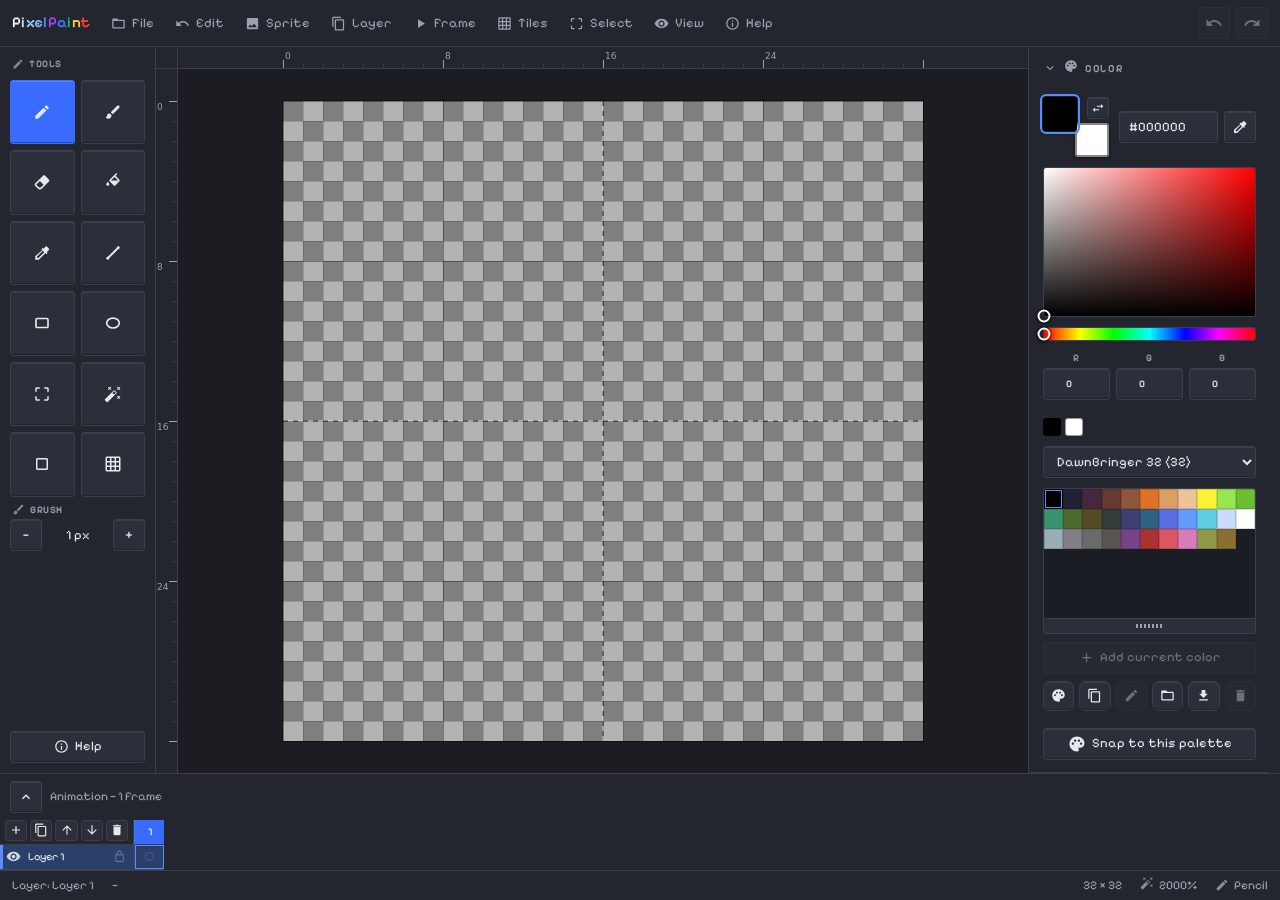
==== pixel/index.html @ a0584397 "Make Studio the main app; move classic pixel editor to /pixel/ Studio now serves from the site root." ====
<!DOCTYPE html>
<html lang="en">
<head>
<meta charset="utf-8" />
<meta name="viewport" content="width=device-width, initial-scale=1.0, maximum-scale=1.0, user-scalable=no, viewport-fit=cover" />
<title>PixelPaint</title>
<!-- single-file app: the PWA manifest, icons and favicon are generated at runtime (see boot) -->
<meta name="theme-color" content="#1b1d23" />
<meta name="mobile-web-app-capable" content="yes" />
<meta name="apple-mobile-web-app-capable" content="yes" />
<meta name="apple-mobile-web-app-title" content="PixelPaint" />
<style>
  /* Embedded pixel UI font (Pixelify Sans, latin) — the app is single-file & offline, so the
     font travels inside it rather than being fetched. woff2, ~20KB total. */
  @font-face{font-family:'Pixelify Sans';font-style:normal;font-weight:400;font-display:swap;src:url([data-uri]) format('woff2');}
  @font-face{font-family:'Pixelify Sans';font-style:normal;font-weight:600;font-display:swap;src:url([data-uri]) format('woff2');}
  :root{
    --bg:#1b1d23; --panel:#23262e; --panel2:#2b2f39; --line:#3a3f4b;
    --text:#e6e8ee; --muted:#9aa1b1; --accent:#5b8cff; --accent2:#3a6bff;
    --danger:#e0556a; --ok:#46c07a;
  }
  *{box-sizing:border-box;}
  html,body{height:100%;margin:0;}
  body{
    background:var(--bg); color:var(--text);
    font:13px/1.45 'Pixelify Sans','Segoe UI',system-ui,Roboto,Arial,sans-serif;
    overflow:hidden; user-select:none;
    overscroll-behavior:none; touch-action:manipulation; -webkit-tap-highlight-color:transparent;
  }
  #app{display:flex; flex-direction:column; height:100vh; height:100dvh;}

  /* ---- top bar ---- */
  .topbar{
    display:flex; align-items:center; gap:7px 11px; flex-wrap:wrap;
    padding:7px 12px; background:var(--panel); border-bottom:1px solid var(--line);
    position:relative; z-index:3;   /* chrome always paints above the positioned canvas area */
  }
  .brand{font-weight:700; letter-spacing:.3px; font-size:15px; white-space:nowrap;}
  .brand b{color:var(--accent);}   /* fallback: the per-letter hues below normally win */
  /* The wordmark wears the app icon: "Pixel" takes the brush handle's blues, "Paint" its bristle
     rainbow — a colour per letter, discrete rather than a gradient, and running left to right in
     the order the icon reads. */
  .brand em, .brand b i{font-style:normal;}
  /* Handle blues, lit edge first. The handle's darkest tone (#2f5fd6) is left out: it manages only
     2.7:1 against the top bar, where every step used here clears 4.5:1. The two blends fill the
     gaps between the handle's own three tones. */
  .brand em:nth-of-type(1){color:#eaf4ff;}   /* the handle's lit edge */
  .brand em:nth-of-type(2){color:#cbe4ff;}
  .brand em:nth-of-type(3){color:#a8d5ff;}   /* its light tone */
  .brand em:nth-of-type(4){color:#7cb1fa;}
  .brand em:nth-of-type(5){color:#4f8cf5;}   /* its blue */
  /* Bristle rainbow. Orange is the one of the six left out: it sits closest to red, so dropping it
     costs the least separation between letters. */
  .brand b i:nth-of-type(1){color:#a445ff;}
  .brand b i:nth-of-type(2){color:#3b7bff;}
  .brand b i:nth-of-type(3){color:#17c06b;}
  .brand b i:nth-of-type(4){color:#ffd23f;}
  .brand b i:nth-of-type(5){color:#ff3b47;}

  /* ---- tab bar ---- */
  .tabbar{display:flex; align-items:flex-end; gap:4px; padding:6px 8px 0; background:var(--panel);
    border-bottom:1px solid var(--line); overflow-x:auto; overflow-y:hidden; flex:none;
    position:relative; z-index:3;}
  .tabs{display:flex; align-items:flex-end; gap:4px; min-width:0;}
  .tab{display:flex; align-items:center; gap:7px; max-width:170px; padding:7px 8px 7px 12px;
    background:var(--panel2); border:1px solid var(--line); border-bottom:none;
    border-radius:8px 8px 0 0; cursor:pointer; color:var(--muted); white-space:nowrap; font-size:12.5px;}
  .tab:hover{background:#323744; color:var(--text);}
  .tab.active{background:var(--bg); color:var(--text);}
  .tab .tname{overflow:hidden; text-overflow:ellipsis; max-width:128px;}
  .tab .tclose{display:inline-flex; align-items:center; justify-content:center; width:18px; height:18px;
    border-radius:5px; opacity:.65; flex:none;}
  .tab .tclose:hover{background:var(--danger); color:#fff; opacity:1;}
  .tab-add{align-self:center; min-height:30px; margin-bottom:5px; flex:none;}

  /* ---- timeline (frames / playback / tags) ---- */
  /* position+z-index so the timeline always wins against the canvas area, which is itself
     positioned (see .stage) — without this the stage paints straight over these controls. */
  .timeline{flex:none; background:var(--panel); border-top:1px solid var(--line); display:flex; flex-direction:column;
    max-height:214px; position:relative; z-index:2;}
  .tl-bar{display:flex; align-items:center; gap:8px; padding:7px 10px; border-bottom:1px solid var(--line); flex-wrap:wrap; flex:none;}
  #tlSummary{display:none; color:var(--muted); font-size:12px; cursor:pointer; white-space:nowrap;}
  #tlSummary:hover{color:var(--text);}
  .timeline.collapsed .tl-frames{display:none;}
  .timeline.collapsed .tl-bar{border-bottom:none;}
  .timeline.collapsed .tl-bar > *{display:none;}
  .timeline.collapsed .tl-bar > #tlCollapseBtn{display:inline-flex;}
  .timeline.collapsed .tl-bar > #tlSummary{display:inline-flex; align-items:center;}
  .tl-bar .vsep{width:1px; height:22px; background:var(--line);}
  .tl-bar .tl-grow{flex:1 1 12px;}
  /* transport cluster: first / prev / play / next / last, kept tight together */
  .tl-transport{display:inline-flex; align-items:center; gap:2px;}
  .tl-transport .iconbtn{min-width:28px;}
  .tl-transport #playBtn{min-width:34px;}
  /* left-panel option buttons must not overflow the narrow tools rail */
  #toolOpts button{max-width:100%; overflow:hidden;}
  #toolOpts button span{overflow:hidden; text-overflow:ellipsis;}
  /* ---- group tabs: pick which animation the strip shows / plays / exports ---- */
  .tl-tabs{display:flex; align-items:center; gap:5px; padding:7px 10px 0; flex:none;
    overflow-x:auto; overflow-y:hidden;}
  .tl-tabs[hidden]{display:none;}
  .timeline.collapsed .tl-tabs{display:none;}
  .tl-tab{flex:none; gap:6px; height:28px; min-height:0; padding:0 10px; border-radius:8px;
    color:var(--muted); font-size:12.5px;}
  .tl-tab:hover{color:var(--text);}
  .tl-tab.active{background:var(--accent2); border-color:var(--accent2); color:#fff; font-weight:600;}
  .tl-tab .dot{width:8px; height:8px; border-radius:50%; flex:none;}
  .tl-tab .n{font-size:10px; opacity:.75; font-variant-numeric:tabular-nums;}
  .tl-field{display:flex; align-items:center; gap:6px;}
  .tl-field .lbl{color:var(--muted); font-size:10px; font-weight:600; text-transform:uppercase; letter-spacing:.5px;}
  .tl-field .muted{color:var(--muted);}
  .tl-field input[type=number]{width:60px;}
  #playBtn.playing{background:var(--accent2); border-color:var(--accent2);}
  /* ---- frame groups: each tagged run of frames gets its own labelled block ---- */
  /* flex:1+min-height:0 so a crowded control bar squeezes (and scrolls) the frames strip rather
     than the bar itself getting clipped by the timeline's max-height */
  .tl-frames{display:flex; align-items:flex-start; gap:10px; padding:9px 10px; overflow:auto; flex:1 1 auto; min-height:0;
    position:relative;}   /* the drop marker is positioned against this */
  .tl-group{flex:none; display:flex; flex-direction:column; gap:5px; padding:5px 6px 6px;
    border:1px solid var(--line); border-radius:9px; background:#0000002e;}
  .tl-group.ungrouped{border-style:dashed;}
  .tl-group.ungrouped .tl-ghead .gname{color:var(--muted); font-weight:500;}
  .tl-ghead{display:flex; align-items:center; gap:5px; font-size:11px; line-height:1;}
  .tl-ghead .dot{width:8px; height:8px; border-radius:50%; flex:none;}
  .tl-ghead .gname{font-weight:600; max-width:118px; overflow:hidden; text-overflow:ellipsis;
    white-space:nowrap; cursor:pointer;}
  .tl-ghead .gname:hover{color:var(--accent);}
  .tl-ghead .gcount{color:var(--muted); font-size:10px; font-variant-numeric:tabular-nums;}
  .tl-ghead .gsp{flex:1; min-width:8px;}
  .tl-ghead button{min-height:0; height:20px; min-width:20px; padding:0; border-radius:5px;}
  .tl-gframes{display:flex; align-items:flex-start; gap:7px;}
  .tl-frame{position:relative; flex:none; display:flex; flex-direction:column; align-items:center; gap:3px;
    padding:4px; border:2px solid var(--line); border-radius:8px; background:var(--panel2); cursor:pointer;}
  .tl-frame:hover{border-color:#56607a;}
  .tl-frame.active{border-color:var(--accent); box-shadow:0 0 0 1px var(--accent) inset;}
  /* the number doubles as the drag grip. touch-action:none only here, so dragging the thumbnail
     still scrolls the strip on a phone — losing that would make a long strip painful to get around */
  .tl-frame .tl-num{font-size:10px; color:var(--muted); line-height:1; cursor:grab;
    padding:1px 7px; border-radius:4px; touch-action:none;}
  .tl-frame .tl-num:hover{background:#ffffff18; color:var(--text);}
  .tl-frame.drag-src{opacity:.32;}
  .tl-drop{position:absolute; width:3px; border-radius:2px; background:var(--accent);
    box-shadow:0 0 7px var(--accent); pointer-events:none; z-index:4;}
  .tl-frame .tl-thumb{image-rendering:pixelated; display:block; border:1px solid #0006;
    background:repeating-conic-gradient(#b3b3b3 0% 25%, #7f7f7f 0% 50%) 0 0 / 10px 10px;}
  .tl-frame .tl-x{position:absolute; top:-7px; right:-7px; width:16px; height:16px; border-radius:50%;
    background:var(--panel); border:1px solid var(--line); align-items:center; justify-content:center; color:var(--muted); display:none;}
  .tl-frame:hover .tl-x{display:inline-flex;}
  .tl-frame .tl-x:hover{background:var(--danger); color:#fff; border-color:var(--danger);}

  /* ---- timeline grid: layers (rows) × frames (columns), tags as bars on top (Aseprite-style) ---- */
  #tlFrames.tl-grid{display:block; padding:0; overflow:auto;}
  .tlg{ --tlg-cw:30px; --tlg-lh:134px; --tlg-rh:25px; display:grid; align-content:start; grid-auto-rows:var(--tlg-rh);
    font-size:11px; width:max-content; min-width:100%;}
  /* min-width:0 keeps these column-1 items inside their fixed track — grid items default to
     min-width:auto, which let the corner balloon past the layer column and cover the tag bar */
  .tlg-corner{position:sticky; left:0; z-index:4; min-width:0; overflow:hidden; background:var(--panel); border-right:1px solid var(--line);}
  .tlg-corner.tools{width:var(--tlg-lh); box-sizing:border-box; display:flex; align-items:center; padding:0 5px; border-bottom:1px solid var(--line);}
  .tlg-ltools{display:flex; gap:3px; width:100%; min-width:0;}
  .tlg-ltools .iconbtn{min-width:0; flex:1 1 0; width:0; height:21px; min-height:21px; padding:0; border-radius:3px; box-shadow:none;}
  .tlg-ltools .iconbtn.danger-h:hover{background:var(--danger); border-color:var(--danger); color:#fff;}
  /* tag bars sit in the top row, each spanning its frame columns */
  .tlg-tagcell{display:flex; align-items:center; padding:0 1px;}
  .tlg-tag{height:17px; width:100%; border-radius:3px; display:flex; align-items:center; justify-content:center; padding:0 6px; font-size:10px;
    font-weight:600; color:#fff; overflow:hidden; white-space:nowrap; cursor:pointer; box-shadow:inset 0 0 0 1px #0005; text-shadow:0 1px 1px #0006;}
  .tlg-tag.sel{outline:2px solid #ffffffcc; outline-offset:-2px;}
  /* frame number header cells (also the drag grip to reorder) */
  .tlg-num{height:var(--tlg-rh); display:flex; align-items:center; justify-content:center; color:var(--muted);
    font-variant-numeric:tabular-nums; border-bottom:1px solid var(--line); border-left:1px solid #ffffff0d;
    cursor:grab; position:sticky; top:0; background:var(--panel); z-index:2; touch-action:none;}
  .tlg-num:hover{color:var(--text); background:#2b2f39;}
  .tlg-num .tlg-del{position:absolute; top:0; right:0; width:14px; height:14px; display:none;
    align-items:center; justify-content:center; color:var(--muted); background:#0007; border-bottom-left-radius:3px;}
  .tlg-num:hover .tlg-del{display:flex;}
  .tlg-num .tlg-del:hover{background:var(--danger); color:#fff;}
  .tlg-num.inview{color:var(--text);}
  .tlg-num.here{color:#fff; background:var(--accent2);}
  .tlg-num.drag-src{opacity:.35;}
  /* layer header cells down the left, sticky so they stay while frames scroll */
  .tlg-lhead{position:sticky; left:0; z-index:3; min-width:0; display:flex; align-items:center; gap:5px; height:var(--tlg-rh);
    padding:0 6px; background:var(--panel2); border-right:1px solid var(--line); border-bottom:1px solid #ffffff0d; cursor:pointer;}
  .tlg-lhead:hover{background:#30343f;}
  .tlg-lhead.active{background:#2b3f6b; box-shadow:inset 3px 0 0 var(--accent);}
  .tlg-lhead .eye{width:17px; flex:none; display:inline-flex; opacity:.9; cursor:pointer; color:var(--text);}
  .tlg-lhead .eye.off{opacity:.32;}
  .tlg-lhead .eye:hover{color:var(--accent);}
  .tlg-lhead .lock{width:14px; flex:none; display:inline-flex; opacity:.3; cursor:pointer;}
  .tlg-lhead .lock.on{opacity:1; color:var(--accent);}
  .tlg-lhead .nm{flex:1; min-width:0; overflow:hidden; text-overflow:ellipsis; white-space:nowrap;}
  /* the cel cells */
  .tlg-cell{height:var(--tlg-rh); border-bottom:1px solid #ffffff0d; border-left:1px solid #ffffff0d;
    display:flex; align-items:center; justify-content:center; cursor:pointer;}
  .tlg-cell.col, .tlg-cell.rowsel{background:#ffffff09;}
  .tlg-cell.inview{background:#5b8cff12;}
  .tlg-cell:hover{background:#ffffff17;}
  .tlg-cell.here{background:#2b3f6b; box-shadow:inset 0 0 0 1px var(--accent);}
  .tlg-dot{width:9px; height:9px; border-radius:50%;}
  .tlg-dot.full{background:#cfd6e6; box-shadow:0 0 0 1px #0007;}
  .tlg-dot.empty{box-shadow:inset 0 0 0 1px #ffffff26;}
  .tlg-drop{position:absolute; width:3px; border-radius:2px; background:var(--accent); box-shadow:0 0 7px var(--accent); pointer-events:none; z-index:6;}

  /* ---- tilesheet panel ---- */
  .ts-sum{color:var(--muted); font-size:11.5px; margin:0 0 5px;}
  .ts-pick{display:flex; align-items:center; gap:6px; color:var(--accent); font-size:12px;
    font-weight:600; margin:0 0 9px; overflow:hidden;}
  .ts-pick span:last-child{overflow:hidden; text-overflow:ellipsis; white-space:nowrap;}
  .ts-pick svg{flex:none; opacity:.85;}
  /* the four inserts sit where they act: row above on top, columns either side, row below beneath */
  .ts-pad{display:grid; grid-template-columns:1fr 1fr; grid-template-areas:"up up" "left right" "down down";
    gap:6px; margin-top:9px;}
  .ts-pad .ts-up{grid-area:up;} .ts-pad .ts-left{grid-area:left;}
  .ts-pad .ts-right{grid-area:right;} .ts-pad .ts-down{grid-area:down;}
  .ts-pad button{font-size:11px; color:var(--muted);}
  .ts-pad button:not(:disabled):hover{color:var(--text);}
  .ts-lb{font-size:11px;}
  button:disabled{opacity:.42; cursor:default;}
  button:disabled:hover{border-color:var(--line); background:var(--panel2);}

  /* ---- sub-canvas panel ---- */
  .rg-row{display:flex; align-items:center; gap:6px; margin-bottom:8px;}
  .rg-row:last-child{margin-bottom:0;}
  .rg-lbl{color:var(--muted); font-size:10px; font-weight:600; text-transform:uppercase; letter-spacing:.5px; width:34px; flex:none;}
  .rg-row input[type=number]{width:58px;}
  .rg-x{color:var(--muted);}
  .group{display:flex; align-items:center; gap:6px;}
  .sep{width:1px; height:24px; background:var(--line);}
  label.lbl{color:var(--muted); font-size:11px; text-transform:uppercase; letter-spacing:.5px;}
  button, select, input{font:inherit; color:var(--text);}
  button{
    background:var(--panel2); border:1px solid var(--line); border-radius:8px;
    padding:0 12px; min-height:32px; cursor:pointer; transition:.08s; white-space:nowrap;
    display:inline-flex; align-items:center; justify-content:center; gap:6px; font-weight:500;
  }
  button svg{flex:none;}
  .iconbtn{padding:0; min-width:32px;}   /* square icon-only buttons (zoom, brush +/-) */
  button:hover{border-color:var(--accent); background:#323744;}
  button:active{transform:translateY(1px);}
  button.primary{background:var(--accent2); border-color:var(--accent2);}
  button.primary:hover{background:var(--accent);}
  select, input[type=number], input[type=text]{
    background:var(--panel2); border:1px solid var(--line); border-radius:8px; padding:0 9px; height:32px;
  }
  select:hover, input[type=text]:hover, input[type=number]:hover{border-color:#4c5366;}
  input[type=number]{width:54px;}

  /* ---- main ---- */
  .main{flex:1; display:flex; min-height:0;}
  .tools{
    width:156px; flex:none; background:var(--panel); border-right:1px solid var(--line);
    padding:10px; display:flex; flex-direction:column; gap:6px; overflow-y:auto; overflow-x:hidden;
    position:relative; z-index:1;
  }
  .tools .group{max-width:100%;}
  .tool{
    display:flex; align-items:center; justify-content:flex-start; gap:8px; text-align:left; width:100%;
  }
  .tool.active{background:var(--accent2); border-color:var(--accent2);}
  .tool::after{
    content:attr(data-key); margin-left:auto; font-size:10px; font-weight:700;
    color:var(--muted); background:#1a1d24; border:1px solid var(--line);
    border-radius:4px; padding:1px 5px; line-height:1.45;
  }
  .tool.active::after{color:#fff; border-color:#ffffff55; background:#ffffff22;}
  .toolhead{color:var(--muted); font-size:10px; font-weight:600; text-transform:uppercase; letter-spacing:.6px; margin:9px 2px 2px;
    display:flex; align-items:center; gap:5px;}
  .toolhead svg{opacity:.8;}   /* these are 10px eyebrow labels — the icon stays subordinate */
  .toolhead:first-child{margin-top:0;}

  /* z-index:0 makes the stage a stacking context, so #placeOverlay (20) and .place-bar (30)
     stay *inside* the canvas area instead of floating over the timeline / side panel / status bar. */
  .stage{
    flex:1; min-width:0; min-height:0; overflow:auto; display:flex;
    padding:24px; position:relative; z-index:0; background:
      radial-gradient(circle at 50% 0%, #20232b, var(--bg));
  }
  /* Centred with auto margins instead of align-items/justify-content:center. Flex *centring*
     makes overflow above/left of the box unreachable, so you could never scroll to the top-left
     of a canvas zoomed bigger than the stage; auto margins collapse to 0 when space runs out. */
  .stage > .canvas-wrap{margin:auto; flex:none;}
  .stage.dragging{outline:3px dashed var(--accent); outline-offset:-12px; background:#222838;}
  .stage.panning{cursor:grabbing;}   /* the canvas itself is set from JS — a child cursor wins */
  .place-bar{
    position:absolute; top:14px; left:50%; transform:translateX(-50%); z-index:30;
    display:flex; flex-wrap:wrap; justify-content:center; align-items:center; gap:8px; background:var(--panel);
    border:1px solid var(--line); border-radius:10px; padding:7px 9px; box-shadow:0 12px 34px #000a;
    /* An absolute box with left:50% and no right shrinks to fit *half* the stage, so the bar was
       capped at 505px on a 1010px stage: past that, flex squeezed the readout to 35px and wrapped
       its text over three lines. max-content takes the width the buttons actually need, and the
       wrap keeps it in tidy rows when the stage really is too narrow for one. */
    width:max-content; max-width:calc(100% - 28px);
  }
  .place-bar[hidden]{display:none;}
  /* The bar floats over the stage at z-index 30, so anything it covers can't be grabbed — including
     the handles of a box near the top of the canvas. It moves out of their way (see
     positionPlaceBar) rather than quietly eating the clicks. */
  .place-bar.low{top:auto; bottom:14px;}
  .place-bar .info{color:var(--muted); font-size:12px; margin:0 4px; display:flex; align-items:center; gap:5px;
    font-variant-numeric:tabular-nums; white-space:nowrap;}
  .place-bar .info svg{color:var(--accent);}
  /* a pressed-in look for the toggles in this bar, distinct from .primary's call to action */
  .place-bar button.on{background:#2b3f6b; border-color:var(--accent2); color:#dce6ff;}
  .place-bar button.on svg{color:var(--accent);}
  .canvas-wrap{
    box-shadow:0 8px 30px #0008, 0 0 0 1px #0006;
    image-rendering:pixelated;
    background:repeating-conic-gradient(#b3b3b3 0% 25%, #7f7f7f 0% 50%) 0 0 / 20px 20px;
  }
  #view{display:block; image-rendering:pixelated; cursor:crosshair; touch-action:none;}
  /* full-stage overlay for placing/resizing a pasted image — lets handles live in the gray "no man's land" */
  #placeOverlay{position:absolute; inset:0; z-index:20; pointer-events:none; touch-action:none;}
  #placeOverlay[hidden]{display:none;}
  #placeOverlay.active{pointer-events:auto;}

  .side{
    width:252px; flex:none; background:var(--panel); border-left:1px solid var(--line);
    display:flex; flex-direction:column; min-height:0; overflow-y:auto;
    position:relative; z-index:1;
    scrollbar-gutter:stable;   /* reserve the scrollbar track so controls never sit under it */
  }
  .section{padding:12px 14px; border-bottom:1px solid var(--line);}
  .section h3{margin:0 0 10px; font-size:11px; font-weight:600; text-transform:uppercase; letter-spacing:.7px; color:var(--muted);
    display:flex; align-items:center; gap:7px;}   /* flex so the header's icon rides the text's centre line */
  /* Section headers pin to the top of the side panel while their body scrolls under them.
     Negative margins pull the sticky strip out to the section edges so nothing shows through
     beside it; the matching padding puts the text back where it was. */
  @media (min-width: 769px){
    .side .section > h3{position:sticky; top:0; z-index:5; background:var(--panel);
      margin:-12px -14px 9px; padding:12px 14px 9px;}
    .side .section.collapsed > h3.sec-h{margin-bottom:-12px;}
  }
  /* ---- desktop: fold a whole dock away (View menu) so the canvas can have the window ---- */
  @media (min-width: 769px){
    body.hide-tools #toolPanel{display:none;}
    body.hide-side  #sidePanel{display:none;}
    body.hide-anim  #timeline{display:none;}
  }
  @media (max-width: 768px){ .dd-docks{display:none;} }   /* on mobile these are already tabs */

  /* ---- mobile: Color / Layers / Animation become tabs, and the strip pins to the top ---- */
  .panel-tabs{display:none; gap:5px; padding:8px 10px; position:sticky; top:0; z-index:6;
    background:var(--panel); border-bottom:1px solid var(--line);}
  .panel-tabs .ptab{flex:1 1 0; min-width:0; gap:5px; height:36px; min-height:36px;
    padding:0 6px; border-radius:8px; font-size:12.5px; color:var(--muted);}
  .panel-tabs .ptab.active{background:var(--accent2); border-color:var(--accent2); color:#fff; font-weight:600;}
  /* button{display:inline-flex} above is an author rule, so it beats the UA sheet's [hidden] —
     the Tiles tab has to be told to stay away while there's no grid */
  .panel-tabs .ptab[hidden]{display:none;}

  .colorrow{display:flex; align-items:center; gap:10px;}
  .dualswatch{position:relative; width:66px; height:60px; flex:none;}
  .dualswatch .sw{position:absolute; width:34px; height:34px; border-radius:8px;
    border:2px solid #0007; box-shadow:0 1px 4px #0007; cursor:pointer;}
  #primarySwatch{left:0; top:0; z-index:2;}
  #secondarySwatch{right:0; bottom:0; z-index:1;}    /* (32..66, 26..60) — clear of the swap button */
  .dualswatch .sw.active{outline:2px solid var(--accent); outline-offset:1px; z-index:3;}
  .swap{position:absolute; right:0; top:0; z-index:4; width:22px; height:22px;
    min-width:0; min-height:0; padding:0; border-radius:6px;}
  .colorrow .col{display:flex; flex-direction:column; gap:6px; flex:1; min-width:0;}
  .hexrow{display:flex; gap:6px; align-items:center;}
  .hexrow #hexInput{flex:1; min-width:0;}
  .hexrow .iconbtn{flex:none;}
  /* the docked picker sits under the swatch row */
  /* Keep a usable, colour-bearing floor: in the docked side panel the flex column would otherwise
     squeeze the picker to a 2px sliver on short screens, which reads as a meaningless grey bar. */
  #colorSection .cp-sv{margin-top:10px; height:150px; min-height:96px;}
  .recents{display:flex; flex-wrap:wrap; gap:4px; margin-top:8px; min-height:18px;}
  .recents .rc{width:18px; height:18px; border-radius:4px; border:1px solid #0006; cursor:pointer;}

  .palette{display:grid; grid-template-columns:repeat(auto-fill, minmax(22px,1fr)); gap:5px; margin-top:10px; max-height:176px; overflow:auto; padding:5px;}
  .palette .sw{width:100%; aspect-ratio:1; border-radius:5px; border:1px solid #0006; cursor:pointer; position:relative;}
  .palette .sw:hover{outline:2px solid var(--accent); outline-offset:1px; z-index:1;}
  /* ---- editable (user-owned) palettes: per-swatch remove badge ---- */
  .palette.editable .sw .swx{
    position:absolute; top:-4px; right:-4px; width:14px; height:14px; border-radius:50%;
    background:var(--panel); border:1px solid var(--line); color:var(--muted);
    display:none; align-items:center; justify-content:center; z-index:2;
  }
  .palette.editable .sw:hover .swx{display:inline-flex;}
  .palette.editable .sw .swx:hover{background:var(--danger); border-color:var(--danger); color:#fff;}
  .palette .pal-empty{grid-column:1/-1; color:var(--muted); font-size:11px; line-height:1.5; padding:4px 2px;}

  /* ---- themed color picker (replaces the off-theme OS <input type=color> dialog) ---- */
  .cp-swatch{
    height:32px; width:100%; padding:0; border:1px solid var(--line); border-radius:8px;
    cursor:pointer; background:#000; min-height:32px;
  }
  .cp-swatch:hover{border-color:var(--accent);}
  .cp-pop{
    position:fixed; z-index:1300; width:238px; background:var(--panel);
    border:1px solid var(--line); border-radius:11px; padding:11px;
    box-shadow:0 18px 50px #000c; animation:modalIn .12s ease;
  }
  .cp-pop[hidden]{display:none;}
  .cp-sv{position:relative; height:132px; border-radius:8px; border:1px solid var(--line);
    cursor:crosshair; touch-action:none; margin-bottom:10px;}
  .cp-hue{position:relative; height:14px; min-height:14px; flex-shrink:0; border-radius:7px; border:1px solid var(--line);
    cursor:ew-resize; touch-action:none; margin-bottom:10px;
    background:linear-gradient(to right,#f00 0%,#ff0 17%,#0f0 33%,#0ff 50%,#00f 67%,#f0f 83%,#f00 100%);}
  .cp-dot{position:absolute; width:13px; height:13px; border-radius:50%; border:2px solid #fff;
    box-shadow:0 0 0 1px #0009, 0 1px 5px #000a; transform:translate(-50%,-50%); pointer-events:none;}
  .cp-hue .cp-dot{top:50%;}
  .cp-row{display:flex; align-items:center; gap:7px; margin-bottom:9px;}
  .cp-prev{width:32px; height:32px; flex:none; border-radius:7px; border:1px solid var(--line);}
  .cp-row input[type=text]{flex:1; min-width:0; text-transform:uppercase;}
  .cp-row button{min-width:34px; padding:0; flex:none;}
  .cp-rgb{display:flex; gap:6px; margin-bottom:10px;}
  .cp-rgb label{flex:1 1 0; min-width:0; display:flex; flex-direction:column; align-items:center; gap:3px;
    color:var(--muted); font-size:10px; font-weight:600; text-transform:uppercase; letter-spacing:.5px;}
  .cp-rgb input{width:100%; text-align:center; padding:0 3px;}

  .layers{flex:1 0 auto; min-height:0; display:flex; flex-direction:column;}
  .layers .bar{display:flex; gap:6px; padding:10px 14px; border-bottom:1px solid var(--line); flex-wrap:wrap;}
  .layers .bar button{flex:1; min-width:34px;}
  .layerlist{flex:1; overflow:auto; padding:10px; min-height:150px; max-height:360px;}
  .layer{
    display:flex; align-items:center; gap:9px; padding:8px 9px; border:1px solid var(--line);
    border-radius:9px; margin-bottom:7px; background:var(--panel2); cursor:pointer;
  }
  .layer.active{border-color:var(--accent); box-shadow:0 0 0 1px var(--accent) inset;}
  .layer .eye{width:24px; text-align:center; cursor:pointer; opacity:.9;}
  .layer .eye.off{opacity:.3;}
  .layer .nm{flex:1; overflow:hidden; text-overflow:ellipsis; white-space:nowrap;}
  .layer .op{width:62px;}
  .layer .thumb{width:28px; height:28px; border-radius:4px; image-rendering:pixelated;
    background:repeating-conic-gradient(#b3b3b3 0% 25%, #7f7f7f 0% 50%) 0 0 / 8px 8px; border:1px solid #0006;}

  .statusbar{
    display:flex; gap:18px; align-items:center; padding:5px 12px;
    background:var(--panel); border-top:1px solid var(--line); color:var(--muted); font-size:12px;
    position:relative; z-index:2;   /* stay above the positioned canvas area */
  }
  .statusbar .sp{flex:1;}
  .hint{color:var(--muted); font-size:10px; line-height:1.4; margin-top:auto; padding-top:8px;}
  input[type=range]{width:100%; accent-color:var(--accent);}
  .chk{display:flex; align-items:center; gap:6px; color:var(--muted); cursor:pointer; user-select:none;}

  /* ---- UI polish ---- */
  *{scrollbar-width:thin; scrollbar-color:#3a3f4b transparent;}
  ::-webkit-scrollbar{width:11px; height:11px;}
  ::-webkit-scrollbar-thumb{background:#3a3f4b; border:3px solid var(--panel); border-radius:8px;}
  ::-webkit-scrollbar-thumb:hover{background:#4c5366;}
  ::-webkit-scrollbar-track{background:transparent;}
  button, select, input, .layer, .recents .rc, .dualswatch .sw, .palette .sw{
    transition:background .1s, border-color .1s, box-shadow .1s, transform .06s;
  }
  :focus-visible{outline:2px solid var(--accent); outline-offset:2px;}
  button:focus-visible, .tool:focus-visible{outline-offset:1px;}
  button:disabled, button[disabled]{opacity:.38; cursor:default; pointer-events:none; box-shadow:none;}
  button.primary{box-shadow:0 2px 10px -3px var(--accent2);}
  /* A destructive button is usually .primary too, and .primary owns the glow — so without this it
     lights up accent-blue under a red face. The compound selector wins whatever the source order. */
  button.danger{background:var(--danger); border-color:var(--danger); color:#fff;}
  button.danger:hover{background:#ec6a7c; border-color:#ec6a7c;}
  button.danger, button.primary.danger{box-shadow:0 2px 10px -3px var(--danger);}
  .tool.active{box-shadow:0 3px 12px -3px var(--accent2);}
  .layer:hover{border-color:#56607a; background:#30343f;}
  .layer .eye{transition:color .1s, opacity .1s;}
  .layer .eye:hover{color:var(--accent);}
  .recents .rc:hover{transform:scale(1.15); outline:2px solid var(--accent); outline-offset:1px;}
  .dualswatch .sw:hover{box-shadow:0 3px 9px #000b;}
  .swap:hover{background:var(--accent2); border-color:var(--accent2);}
  #installBtn{background:var(--ok); border-color:var(--ok); box-shadow:0 2px 10px -3px var(--ok);}
  #installBtn:hover{background:#54d089; border-color:#54d089;}

  /* themed modal */
  .modal-root{position:fixed; inset:0; z-index:1000; display:flex; align-items:center; justify-content:center;}
  .modal-root[hidden]{display:none;}
  .modal-backdrop{position:absolute; inset:0; background:#0009;}
  .modal-card{
    position:relative; width:min(380px,92vw); background:var(--panel);
    border:1px solid var(--line); border-radius:12px; padding:18px 18px 15px;
    box-shadow:0 20px 60px #000b; animation:modalIn .15s ease;
  }
  .modal-card h3{margin:0 0 9px; font-size:15px;}
  .modal-card p{margin:0 0 15px; color:var(--muted); font-size:13px; line-height:1.55; white-space:pre-wrap;}
  .modal-card p:empty{display:none;}
  .modal-card #modalInput{width:100%; margin:0 0 15px;}
  .modal-card #modalBody{margin:0 0 15px;}
  .modal-card #modalBody:empty{display:none;}
  .modal-card #modalBody .row{display:flex; align-items:center; gap:8px; margin-bottom:10px;}
  .modal-card #modalBody .row:last-child{margin-bottom:0;}
  .modal-card #modalBody .row > label:not(.chk){color:var(--muted); width:78px; flex:none;}
  .modal-card #modalBody .row > .chk{flex:1; min-width:0; color:var(--text);}
  .modal-card #modalBody .row > .chk input{flex:none;}
  .modal-card #modalBody select{flex:1; min-width:0;}
  .modal-card #modalBody input[type=number]{width:72px;}
  .modal-card.mid{width:min(510px,94vw);}
  .modal-card.wide{width:min(780px,95vw);}
  .modal-actions{display:flex; justify-content:flex-end; gap:8px;}

  /* ---- help / shortcuts sheet ---- */
  .modal-card.wide #modalBody{max-height:min(66vh,560px); overflow:auto; margin-right:-6px; padding-right:6px;}
  .help-grid{display:grid; grid-template-columns:repeat(3,minmax(0,1fr)); gap:16px 22px;}
  .help-sec h4{
    display:flex; align-items:center; gap:7px; margin:0 0 6px;
    font-size:10px; font-weight:700; text-transform:uppercase; letter-spacing:.7px; color:var(--muted);
  }
  .help-sec h4 svg{opacity:.8;}
  .help-row{display:flex; align-items:center; gap:9px; padding:3px 0; min-height:24px;}
  .help-row .ic{flex:none; width:16px; display:inline-flex; justify-content:center; color:var(--muted);}
  .help-row .lb{flex:1; min-width:0; font-size:12.5px;}
  .help-row .ks{display:flex; align-items:center; gap:3px; flex:none;}
  .kbd{
    display:inline-flex; align-items:center; justify-content:center; min-width:20px; height:20px;
    padding:0 6px; background:var(--panel2); border:1px solid var(--line); border-bottom-width:2px;
    border-radius:5px; color:var(--text); font-size:11px; font-weight:700; line-height:1;
    font-variant-numeric:tabular-nums; white-space:nowrap;
  }
  .kbd.wide{font-weight:600; font-size:10.5px; text-transform:none;}
  .ks .plus{color:var(--muted); font-size:10px;}
  @media (max-width: 860px){ .help-grid{grid-template-columns:repeat(2,minmax(0,1fr));} }
  @media (max-width: 620px){ .help-grid{grid-template-columns:1fr; gap:14px;} }

  /* ---- spritesheet import: background swatches + a clickable preview ---- */
  .shi-sw{display:flex; flex-wrap:wrap; align-items:center; gap:5px; flex:1; min-width:0;}
  .shi-sw .sw{width:24px; height:24px; border-radius:5px; border:1px solid var(--line);
    cursor:pointer; position:relative;}
  .shi-sw .sw::after{content:"×"; position:absolute; inset:0; display:none; align-items:center;
    justify-content:center; color:#fff; font-weight:700; font-size:14px; text-shadow:0 0 3px #000;}
  .shi-sw .sw:hover{outline:2px solid var(--danger); outline-offset:1px;}
  .shi-sw .sw:hover::after{display:flex;}
  .shi-sw .none{color:var(--muted); font-size:12px;}
  .shi-prev{flex:1; min-width:0; max-height:190px; overflow:auto;
    border:1px solid var(--line); border-radius:8px;
    background:repeating-conic-gradient(#b3b3b3 0% 25%, #7f7f7f 0% 50%) 0 0 / 16px 16px;}
  .shi-prev canvas{display:block; width:100%; height:auto; image-rendering:pixelated; cursor:crosshair;}
  .shi-hint{color:var(--muted); font-size:11px; line-height:1.45;}
  /* A packed sheet is as likely to be square as wide, so the preview fits inside a fixed box
     rather than filling the width the way the (always wide) spritesheet import preview does. */
  .pk-prev{display:flex; align-items:center; justify-content:center; flex:1; min-width:0;
    height:206px; padding:6px; overflow:hidden; border:1px solid var(--line); border-radius:8px;
    background:var(--panel2);}
  /* The checkerboard sits on the canvas, not the box, and the canvas is sized in script to the
     sheet's aspect — so what you see checkered is exactly the sheet, edges and all. */
  .pk-prev canvas{image-rendering:pixelated; display:block; box-shadow:0 0 0 1px #ffffff2e;
    background:repeating-conic-gradient(#b3b3b3 0% 25%, #7f7f7f 0% 50%) 0 0 / 16px 16px;}
  /* what went into the pack, as chips — a plain list of 400 names would bury the dialog */
  .pk-list{display:flex; flex-wrap:wrap; gap:4px; flex:1; min-width:0; max-height:82px; overflow:auto;}
  .pk-i{font-size:10.5px; color:var(--muted); background:var(--panel2); border:1px solid var(--line);
    border-radius:5px; padding:2px 6px; white-space:nowrap;}
  .pk-i.more{color:var(--accent); border-color:var(--accent);}

  /* ---- pseudo-3D (voxel) dialog ---- */
  .vx-wrap{display:flex; gap:12px;}
  .vx-prev{position:relative; flex:1; min-width:0; height:230px; display:flex; align-items:center; justify-content:center;
    border:1px solid var(--line); border-radius:8px; overflow:hidden; touch-action:none; cursor:grab;
    background:repeating-conic-gradient(#3a3f4b 0% 25%, #2b2f39 0% 50%) 0 0 / 18px 18px;}
  .vx-prev:active{cursor:grabbing;}
  .vx-prev canvas{image-rendering:pixelated;}
  .vx-drag{position:absolute; bottom:5px; right:7px; font-size:10px; color:var(--muted); pointer-events:none;}
  .vx-ctl{width:236px; flex:none; display:flex; flex-direction:column; gap:8px;}
  .vx-ctl .row{display:flex; align-items:center; gap:8px;}
  .vx-ctl .row > label:first-child{width:56px; flex:none; color:var(--muted); font-size:11px;}
  .vx-dirs{display:grid; grid-template-columns:repeat(8,1fr); gap:3px; margin-top:2px;}
  .vx-dir{width:100%; height:auto; image-rendering:pixelated; background:#0003; border:1px solid var(--line); border-radius:3px; cursor:pointer;}
  .vx-dir:hover{border-color:#56607a;}
  .vx-dir.on{border-color:var(--accent); box-shadow:0 0 0 1px var(--accent) inset;}
  .st-wrap{display:flex; gap:12px;}
  .st-view{position:relative; flex:1; min-width:0; height:420px; display:flex; align-items:center; justify-content:center;
    background:var(--panel); border:1px solid var(--line); border-radius:var(--r); overflow:hidden; touch-action:none;}
  .st-view canvas{image-rendering:pixelated; cursor:crosshair;}
  .st-hint{position:absolute; bottom:5px; right:7px; font-size:10px; color:var(--muted); pointer-events:none;}
  .st-side{width:210px; flex:none; display:flex; flex-direction:column; gap:10px;}
  .st-side .row{display:flex; align-items:center; gap:8px;}
  .st-side .row > label:first-child{width:56px; flex:none; color:var(--muted); font-size:11px;}
  .st-tools{display:flex; gap:4px;}
  .st-tool{flex:1; padding:6px 0;}
  .st-tool.on{background:var(--accent2); border-color:var(--accent2); color:#fff;}
  .st-swatch{width:20px; height:20px; border-radius:3px; border:1px solid var(--line); display:inline-block;}
  .st-tabs{display:flex; gap:4px; margin-bottom:8px;}
  .st-mode{flex:1; padding:6px 0;}
  .st-mode.on{background:var(--accent2); border-color:var(--accent2); color:#fff;}
  .st-side .row{margin-top:6px;}
  .st-bones{display:flex; flex-direction:column; gap:3px; max-height:150px; overflow:auto;}
  .st-bone{display:flex; align-items:center; gap:6px; padding:4px 6px; border:1px solid var(--line); border-radius:var(--r); cursor:pointer; font-size:12px;}
  .st-bone.on{border-color:var(--accent); background:var(--panel);}
  .st-bdot{width:11px; height:11px; border-radius:2px; border:1px solid var(--line); flex:none;}
  .st-keys{display:flex; flex-wrap:wrap; gap:3px;}
  .st-key{width:26px; height:24px; padding:0;}
  .st-key.on{background:var(--accent2); border-color:var(--accent2); color:#fff;}

  /* ---- open recent ---- */
  .rc-list{display:flex; flex-direction:column; gap:5px; max-height:min(52vh,330px); overflow:auto; margin-bottom:9px;}
  .rc-i{display:flex; align-items:center; gap:10px; padding:6px 8px; background:var(--panel2);
    border:1px solid var(--line); border-radius:8px; cursor:pointer; text-align:left; width:100%;}
  .rc-i:hover{border-color:var(--accent);}
  .rc-th{flex:0 0 44px; width:44px; height:44px; display:flex; align-items:center; justify-content:center;
    border-radius:6px; overflow:hidden; color:var(--muted);
    background:repeating-conic-gradient(#b3b3b3 0% 25%, #7f7f7f 0% 50%) 0 0 / 11px 11px;}
  .rc-th.none{background:var(--panel);}
  /* blown up to fill the box, pixels kept square: a 8 px sprite is recognisable at 44 px, and
     nothing is stretched out of shape on the way */
  .rc-th img{width:100%; height:100%; object-fit:contain; image-rendering:pixelated;}
  .rc-tx{flex:1; min-width:0;}
  .rc-nm{display:block; font-size:12.5px; font-weight:600; overflow:hidden; text-overflow:ellipsis; white-space:nowrap;}
  .rc-mt{display:block; font-size:10.5px; color:var(--muted); overflow:hidden; text-overflow:ellipsis; white-space:nowrap;}
  .rc-x{flex:none; width:22px; height:22px; display:flex; align-items:center; justify-content:center;
    border-radius:5px; color:var(--muted);}
  .rc-x:hover{background:#ffffff14; color:var(--danger);}
  .rc-empty{padding:20px 12px; text-align:center; color:var(--muted); font-size:12px; line-height:1.5;
    border:1px dashed var(--line); border-radius:8px;}
  .rc-foot{display:flex; align-items:center; gap:8px;}
  .rc-note{flex:1; min-width:0; color:var(--muted); font-size:10.5px; line-height:1.4;}
  /* cache-is-not-a-backup warning at the top of Open recent */
  .rc-warn{display:flex; gap:9px; align-items:flex-start; margin-bottom:11px; padding:9px 11px;
    border:1px solid #caa53f55; background:#caa53f1f; border-radius:var(--r,3px);
    color:#e7d6a3; font-size:11.5px; line-height:1.5;}
  .rc-warn b{color:#fff2cf;}
  .rc-warn-ic{flex:none; color:#e0be5a; margin-top:1px;}

  /* ---- about sheet ---- */
  .about-head{display:flex; align-items:center; gap:14px; margin-bottom:14px;}
  .about-icon{flex:none; image-rendering:pixelated;}   /* transparent, as the icon is everywhere else */
  .about-tag{font-size:13px; margin-bottom:3px;}
  .about-ver{color:var(--muted); font-size:12px; font-variant-numeric:tabular-nums;}

  /* ---- contact / suggestions ---- */
  .ct-lead{font-size:13px; margin-bottom:10px;}
  .ct-card{display:flex; align-items:center; gap:12px; padding:11px 12px 11px 14px; text-decoration:none;
    color:inherit; background:var(--panel2); border:1px solid var(--line); border-radius:10px;}
  .ct-card:hover{border-color:var(--accent); background:#5b8cff14;}
  .ct-ic{flex:none; width:34px; height:34px; display:flex; align-items:center; justify-content:center;
    border-radius:9px; color:#fff; background:linear-gradient(135deg,var(--accent),var(--accent2));}
  .ct-addr{flex:1; min-width:0; font-size:15px; font-weight:600; overflow:hidden; text-overflow:ellipsis; white-space:nowrap;}
  .ct-copy{flex:none;}
  .ct-quick{display:flex; gap:8px; margin-top:10px;}
  .ct-btn{flex:1; display:inline-flex; align-items:center; justify-content:center; gap:7px;
    padding:8px 10px; font-size:12.5px; text-decoration:none; color:var(--text);
    background:var(--panel2); border:1px solid var(--line); border-radius:8px;}
  .ct-btn svg{opacity:.75;}
  .ct-btn:hover{border-color:var(--accent);}
  .ct-btn.danger:hover{border-color:var(--danger); color:var(--danger);}
  .ct-btn.danger:hover svg{opacity:1;}

  /* the tools rail's tips moved into that sheet; this is all that's left in their place */
  .helpbtn{width:100%; margin-top:auto;}
  @keyframes modalIn{from{opacity:0; transform:translateY(10px) scale(.98);} to{opacity:1; transform:none;}}

  /* themed toasts */
  .toast-root{position:fixed; left:50%; bottom:48px; transform:translateX(-50%);
    z-index:1100; display:flex; flex-direction:column; gap:8px; align-items:center; pointer-events:none;}
  .toast{
    pointer-events:auto; display:flex; align-items:center; gap:9px; max-width:82vw;
    background:var(--panel2); color:var(--text); border:1px solid var(--line);
    border-left:4px solid var(--accent); border-radius:9px; padding:9px 14px; font-size:13px;
    box-shadow:0 10px 30px #0008; animation:toastIn .18s ease;
  }
  .toast.error{border-left-color:var(--danger);}
  .toast.success{border-left-color:var(--ok);}
  .toast.error svg{color:var(--danger);} .toast.success svg{color:var(--ok);} .toast.info svg{color:var(--accent);}
  @keyframes toastIn{from{opacity:0; transform:translateY(10px);} to{opacity:1; transform:none;}}
  @media (prefers-reduced-motion: reduce){ .modal-card,.toast{animation:none;} }

  /* image right-click menu */
  .ctx-menu{
    position:fixed; z-index:1200; min-width:184px; background:var(--panel);
    border:1px solid var(--line); border-radius:9px; padding:5px; box-shadow:0 16px 44px #000c;
  }
  .ctx-menu[hidden]{display:none;}
  .ctx-menu button{
    display:flex; width:100%; justify-content:flex-start; align-items:center;
    background:transparent; border:none; border-radius:6px; padding:7px 10px; min-height:0;
    color:var(--text); font-size:13px;
  }
  .ctx-menu button:hover{background:var(--panel2); border:none;}
  .ctx-sep{height:1px; background:var(--line); margin:5px 4px;}
  .ctx-sep + .ctx-sep{display:none;}          /* never draw a doubled divider */
  .ctx-sep:first-child, .ctx-sep:last-child{display:none;}

  /* tighten chrome on smaller windows so the canvas keeps room */
  @media (max-width: 1100px){
    .topbar{gap:6px 9px; padding:7px 10px;}
    .sep{display:none;}
    .tools{width:138px; padding:9px;}
    .side{width:236px;}
    .stage{padding:16px;}
  }
  @media (max-width: 900px){
    .brand{font-size:14px;}
    .tools{width:126px;}
    .side{width:216px;}
    .tool::after{display:none;}        /* drop the keyboard-hint badge to save width */
    label.lbl{display:none;}
  }
  @media (max-width: 720px){
    .hint{display:none;}
    .section{padding:10px 11px;}
    .stage{padding:10px;}
    .layers .bar{padding:8px 10px;}
  }
  @media (max-width: 600px){
    .topbar{padding:6px 8px;}
  }

  /* ---- mobile: the tool + color/layer panels become popout drawers ---- */
  .drawer-btn{display:none;}
  .panel-backdrop{position:fixed; inset:0; background:#000a; z-index:490;
    opacity:0; pointer-events:none; transition:opacity .18s;}
  .panel-backdrop.show{opacity:1; pointer-events:auto;}
  @media (max-width: 768px){
    .drawer-btn{display:inline-flex;}
    .tools{
      position:fixed; left:0; top:0; bottom:0; z-index:500; width:min(76vw,250px);
      transform:translateX(-106%); transition:transform .22s ease;
      box-shadow:14px 0 40px #000a; border-right:1px solid var(--line);
      padding-bottom:max(12px, env(safe-area-inset-bottom));
    }
    .tools.open{transform:none;}
    .side{
      position:fixed; right:0; top:0; bottom:0; z-index:500; width:min(86vw,310px);
      transform:translateX(106%); transition:transform .22s ease;
      box-shadow:-14px 0 40px #000a; border-left:1px solid var(--line);
      padding-bottom:max(0px, env(safe-area-inset-bottom));
    }
    .side.open{transform:none;}
    .layerlist{max-height:none;}

    /* single, clean top row — nothing wraps */
    .topbar{flex-wrap:nowrap; overflow-x:auto; gap:6px; padding:6px 8px;}
    .topbar .sep{display:none;}
    .topbar .group{gap:6px;}
    .brand{font-size:14px;}
    .btxt{display:none;}                          /* Undo / Redo become icon-only */
    #undoBtn, #redoBtn{padding:0; min-width:42px;}

    /* compact timeline: one scrollable control row, frames strip never clipped */
    .timeline{max-height:none;}
    .tl-bar{flex-wrap:nowrap; overflow-x:auto; overflow-y:hidden; gap:6px; padding:6px 8px;}
    .tl-bar .lbl, .tl-bar .vsep{display:none;}
    .tl-field input[type=number]{width:58px;}
    .tl-frames{padding:8px;}

    .statusbar{gap:10px; padding-bottom:max(5px, env(safe-area-inset-bottom));}
    .place-bar{max-width:96vw; flex-wrap:wrap; justify-content:center;}
    .toast{max-width:92vw;}
  }
  @media (max-width: 374px){ .brand{display:none;} }   /* keep the single row on tiny phones */
  @media (prefers-reduced-motion: reduce){ .tools,.side,.panel-backdrop{transition:none;} }

  /* ============================================================= redesign */
  /* ---- menu bar (File / Edit / Sprite / Layer / Frame / Select / View / Help) ---- */
  .menubar{display:flex; align-items:center; gap:1px; flex:1; min-width:0; overflow-x:auto; overflow-y:hidden;}
  .menu-item{
    display:flex; align-items:center; gap:6px;
    padding:5px 10px; border-radius:6px; color:var(--muted); cursor:pointer;
    font-size:13px; white-space:nowrap; line-height:1.4; user-select:none;
  }
  .menu-item:hover{background:var(--panel2); color:var(--text);}
  .menu-item.open{background:var(--panel2); color:var(--text);}
  .menu-dd{ /* dropdown panels reuse the .ctx-menu look via shared rules below */ }
  .menu-dd .hk{margin-left:auto; padding-left:22px; color:var(--muted); font-size:11px; font-weight:600;}
  .menu-dd button:hover .hk{color:var(--text);}
  .menu-dd .mi-check{width:18px; flex:none; color:var(--accent); display:inline-flex; align-items:center; justify-content:center;}
  /* the View menu carries the real zoom/grid controls; keep them readable inside the dropdown */
  .menu-dd .dd-row{display:flex; align-items:center; gap:8px; padding:6px 10px;}
  .menu-dd .dd-row .lbl{color:var(--muted); font-size:12px; flex:1; text-transform:none; letter-spacing:0;}
  /* One segmented control, not two full-size icon buttons flanking a label: the steppers are flat
     and only as big as their glyph, so the readout is what carries the row. */
  .menu-dd .dd-zoom{
    display:flex; align-items:center; gap:2px;
    margin:2px 10px 4px; padding:2px;
    background:var(--panel2); border:1px solid var(--line); border-radius:9px;
  }
  .menu-dd .dd-zoom button{
    flex:none; width:28px; min-width:28px; height:26px; min-height:26px; padding:0;
    background:transparent; border:none; border-radius:7px;
    /* .ctx-menu button left-aligns its contents for the menu rows; these are square, so centre
       them in both axes or the glyphs hug the pill's inner edges at different distances */
    justify-content:center; align-items:center;
    font-size:15px; line-height:1; color:var(--text);
  }
  /* Both glyphs are axis-aligned bars 2 units thick, which lands on 1.33px at this size: the plus
     survives it because its strokes cross, the minus washes out to grey. Snapping them to the pixel
     grid costs nothing for rectangles and makes the pair weigh the same. */
  .menu-dd .dd-zoom button svg{shape-rendering:crispEdges;}
  .menu-dd .dd-zoom button:hover{background:#3a4152; border:none;}
  .menu-dd .dd-zoom button:active{transform:none; background:var(--accent2);}
  .menu-dd .dd-zoom span#zoomReadout{
    flex:1; text-align:center; font-size:12.5px; font-variant-numeric:tabular-nums; color:var(--text);
  }
  .menu-dd .chk{padding:6px 10px; font-size:13px; color:var(--text);}
  /* In a dropdown that mixes checkbox rows with plain ones, the plain rows reserve the checkbox's
     column so every label starts on the same x — otherwise e.g. "Remove sub-canvas" sits a
     checkbox-width to the left of "Grid". Nested buttons (the zoom steppers) are left alone. */
  .menu-dd.has-checks > button::before{content:""; width:13px; flex:none;}
  /* fixed slots, so the alignment is structural rather than a sum of default widths: 13px for the
     checkbox (or the empty stand-in above), then 16px for the icon, whatever the glyph measures */
  .menu-dd .chk > input[type=checkbox]{width:13px; height:13px; margin:0; flex:none;}
  .menu-dd .chk > .mi, .menu-dd.has-checks > button > svg{
    width:16px; flex:none; display:inline-flex; justify-content:center;
  }

  /* ---- tools as an icon grid ---- */
  .tools .toolgrid{display:grid; grid-template-columns:repeat(2,1fr); gap:6px; width:100%;}
  .tools .tool{justify-content:center; padding:0; min-height:0; aspect-ratio:1; gap:0;}
  .tools .tool::after{content:none; display:none;}   /* no keyboard badge in the grid */
  .brushbtns{display:flex; align-items:center; gap:6px; width:100%;}
  .brushbtns #brushReadout{flex:1; min-width:0; text-align:center;}
  #toolOpts .toolhead{display:none;}
  #toolOpts.show-wand .opt-wand,#toolOpts.show-region .opt-region,#toolOpts.show-shape .opt-shape,#toolOpts.show-brush .opt-brush{display:block;}
  .opt-wand,.opt-region,.opt-shape,.opt-brush{display:none;}
  .opt-range{display:flex; flex-direction:column; gap:2px; color:var(--muted); font-size:12px; margin-bottom:6px;}
  .opt-range input{width:100%;}
  .opt-hint{color:var(--muted); font-size:10px; line-height:1.4; margin-top:5px;}

  /* ---- collapsible side sections with a chevron ---- */
  .section h3.sec-h{display:flex; align-items:center; gap:7px; cursor:pointer; margin-bottom:10px;}
  .section h3.sec-h .chev{display:inline-flex; transition:transform .15s; color:var(--muted);}
  .section.collapsed h3.sec-h{margin-bottom:0;}
  .section.collapsed h3.sec-h .chev{transform:rotate(-90deg);}
  .section.collapsed .sec-body{display:none !important;}
  /* a full-width row of equal icon buttons — always fits, so nothing crowds the scrollbar */
  .btnrow{display:flex; gap:5px; margin-bottom:9px;}
  .btnrow button{flex:1 1 0; min-width:0; height:30px; min-height:30px; padding:0; border-radius:7px;}

  /* layer rows: eye · lock · name · thumb  (opacity is a single slider below the list) */
  .layer .lock{width:22px; text-align:center; cursor:pointer; opacity:.5; flex:none;}
  .layer .lock.on{opacity:1; color:var(--accent);}
  .layer .lock:hover{opacity:1; color:var(--accent);}
  .layer .nm{font-weight:500;}
  .layer.active .nm{font-weight:700;}
  .opacity-row{display:flex; align-items:center; gap:10px; padding:10px 14px; border-top:1px solid var(--line);}
  .opacity-row .lbl{color:var(--muted); font-size:11px; text-transform:uppercase; letter-spacing:.5px; flex:none;}
  .opacity-row #opacityVal{color:var(--text); width:30px; text-align:right; flex:none; font-variant-numeric:tabular-nums;}

  /* ---- canvas rulers ---- */
  /* minmax(0,1fr) + min-height:0 stop the grid's automatic minimum size from being driven by the
     canvas, which would push .main taller than its flex slot and shove the timeline off-screen. */
  .canvasarea{
    flex:1; min-width:0; min-height:0; display:grid;
    grid-template-columns:22px minmax(0,1fr); grid-template-rows:22px minmax(0,1fr);
    background:var(--bg);
  }
  .ruler-corner{grid-column:1; grid-row:1; background:var(--panel); border-right:1px solid var(--line); border-bottom:1px solid var(--line);}
  #rulerTop{grid-column:2; grid-row:1; width:100%; height:22px; display:block; background:var(--panel); border-bottom:1px solid var(--line);}
  #rulerLeft{grid-column:1; grid-row:2; width:22px; height:100%; display:block; background:var(--panel); border-right:1px solid var(--line);}
  .canvasarea .stage{grid-column:2; grid-row:2; padding:22px;}

  /* status-bar zoom + tool chips */
  .statusbar .sb-btn{display:inline-flex; align-items:center; gap:5px; cursor:pointer; color:var(--muted);}
  .statusbar .sb-btn:hover{color:var(--text);}
  .statusbar .sb-btn svg{opacity:.85;}

  /* ---- mobile: tool row on top, panels stacked & collapsible below the canvas ---- */
  #menuHamburger{display:none;}             /* desktop default; the media query below reveals it */
  @media (max-width: 768px){
    .menubar{display:none;}                 /* menus fold into the hamburger */
    #menuHamburger{display:inline-flex;}
    .main{flex-direction:column;}
    .canvasarea{grid-template-columns:0 1fr; grid-template-rows:0 1fr;}
    #rulerTop,#rulerLeft,.ruler-corner{display:none;}
    .canvasarea .stage{padding:12px;}
    /* tools become a persistent horizontal scroll row above the canvas */
    .tools{
      position:relative; z-index:1; transform:none; width:auto; flex:none; flex-direction:row;
      align-items:center; gap:6px; overflow-x:auto; overflow-y:hidden; box-shadow:none;
      border-right:none; border-bottom:1px solid var(--line); padding:7px 8px;
    }
    .tools.open{transform:none;}
    /* the tool icons scroll in their own row; brush size and the active tool's options wrap under it */
    .tools{flex-wrap:wrap; overflow-x:hidden;}
    .tools .toolhead{display:none;}
    .tools .toolgrid{display:flex; grid-template-columns:none; gap:6px; width:auto; flex:1 1 100%; min-width:0; overflow-x:auto;}
    .tools .brush-sec{display:flex; align-items:center; margin:0;}
    .tools #toolOpts{display:flex; align-items:center; gap:10px; flex:1; min-width:0; overflow-x:auto; margin:0;}
    .tools .opt-hint{display:none;}
    #toolOpts.show-brush .opt-brush{display:flex; align-items:center; gap:10px;}
    .tools .opt-range{flex-direction:row; align-items:center; gap:6px; margin:0; white-space:nowrap;}
    .tools .opt-range input{width:80px;}
    .tools .opt-brush .chk{white-space:nowrap; margin:0;}
    .tools .tool{width:44px; height:44px; aspect-ratio:auto; flex:none;}
    .tools .helpbtn{width:44px; min-width:44px; margin-top:0; padding:0; flex:none;}
    /* side panel becomes an in-flow stack under the canvas */
    .side{
      position:relative; z-index:1; transform:none; width:auto; flex:none;
      border-left:none; border-top:1px solid var(--line); box-shadow:none;
      max-height:42vh; overflow-y:auto;
    }
    .side.open{transform:none;}
    /* flex, not block: each row is an icon plus its label, and the icon has to sit on the
       label's centre line rather than its baseline */
    #menuSheet .menu-item{display:flex; align-items:center; gap:12px; padding:11px 14px;
      border-radius:8px; font-size:15px;}

    /* The whole bottom panel is one tabbed surface: the pinned strip picks Color, Layers or
       Animation, and only that one is in the document flow. Two half-width columns of controls
       never fit a phone, and the animation strip shouldn't permanently eat the canvas either.
       #layerSection carries an inline display:flex, hence the !important. */
    .panel-tabs{display:flex;}
    /* the tab strip is the header now (specific enough to beat .section h3.sec-h) */
    .side .section > h3.sec-h{display:none;}
    .mobile-cols{display:block;}
    body[data-ptab="color"]  #layerSection{display:none !important;}
    body[data-ptab="layers"] #colorSection{display:none !important;}
    body[data-ptab="anim"]   #colorSection,
    body[data-ptab="anim"]   #layerSection,
    body[data-ptab="anim"]   #regionSection,
    body[data-ptab="anim"]   #sheetSection,
    body[data-ptab="color"]  #sheetSection,
    body[data-ptab="layers"] #sheetSection,
    /* the Tiles tab owns the panel outright while it's open */
    body[data-ptab="tiles"]  #colorSection,
    body[data-ptab="tiles"]  #layerSection,
    body[data-ptab="tiles"]  #regionSection,
    /* "none": every panel is tabbed off and the canvas gets the whole screen */
    body[data-ptab="none"]   #colorSection,
    body[data-ptab="none"]   #layerSection,
    body[data-ptab="none"]   #sheetSection,
    body[data-ptab="none"]   #regionSection{display:none !important;}
    body[data-ptab="tiles"]  #sheetSection{display:block !important;}
    body[data-ptab="none"] .side{overflow:visible; border-bottom:none;}
    body:not([data-ptab="anim"]) #timeline{display:none;}
    /* the tab strip already draws the panel's top edge */
    body[data-ptab="anim"] #timeline{border-top:none; max-height:46vh;}
    body[data-ptab="anim"] .side{overflow:visible;}
    #tlCollapseBtn, #tlSummary{display:none !important;}   /* the tab is the collapse control */
  }
  /* mobile menu sheet (the hamburger opens a simple list of menus) */
  #menuSheet{position:fixed; left:8px; top:52px; z-index:1200; min-width:210px; background:var(--panel);
    border:1px solid var(--line); border-radius:10px; padding:6px; box-shadow:0 18px 50px #000c;}
  #menuSheet[hidden]{display:none;}

  /* ---- finger-friendly targets: any touch device, or any screen small enough to be in drawer mode ---- */
  @media (pointer: coarse), (max-width: 768px){
    button, select, input[type=text], input[type=number]{min-height:42px;}
    .iconbtn{min-width:42px;}
    .tool{min-height:44px;}
    .tool::after{display:none;}          /* keyboard hints are meaningless on touch */
    .tab{padding:10px 10px 10px 14px;}
    .tab .tclose{width:24px; height:24px;}
    .palette{grid-template-columns:repeat(auto-fill, minmax(30px,1fr)); gap:6px; max-height:224px;}
    .palette.editable .sw .swx{display:inline-flex; width:17px; height:17px;}   /* no hover on touch */
    .btnrow button{height:40px; min-height:40px;}
    .recents .rc{width:26px; height:26px;}
    .layer{padding:10px 9px;}
    .layer .eye{width:30px;}
    .layer .op{width:74px;}
    input[type=range]{height:30px;}
    .swap{width:28px; height:28px;}
    .tl-frame .tl-x{display:inline-flex;}   /* no hover on touch — always show the delete button */
    .tl-frame .tl-num{padding:4px 10px; font-size:11px;}   /* a grip a finger can find */
    .ctx-menu button{padding:11px 12px;}
    .tl-tab{height:34px;}                   /* the tabs stay compact, but big enough to hit */
    .panel-tabs .ptab{height:40px; min-height:40px;}
    /* the flat zoom steppers stay flat on touch, just big enough to hit reliably */
    .menu-dd .dd-zoom button{width:36px; min-width:36px; height:34px; min-height:34px;}
    /* the picker is a floating panel, so it doesn't inherit the panel width — give it the
       screen on a phone, where a 238px saturation square is a poor finger target */
    .cp-pop{width:min(340px, calc(100vw - 16px));}
    .cp-sv{height:158px;}
    /* Anchor dialogs near the top rather than dead-centre: when the on-screen keyboard opens it eats
       the lower half of the screen, and a centred dialog would sit behind it. Top-aligned and
       scrollable, the dialog and its buttons stay reachable above the keyboard. */
    .modal-root{align-items:flex-start; justify-content:center; padding:10px; overflow-y:auto;}
    .modal-card{margin:max(8px, env(safe-area-inset-top)) 0 8px; max-height:none;}
  }
  /* ===================== retro / pixel-tool pass ===================== */
  /* Evolves the dark theme toward a pixel-art tool: blocky corners, matte (no gloss), a chunky
     button bevel, and an Aseprite-style tight, resizable palette. Kept as one late block so it's
     easy to tune or lift out wholesale. */
  :root{ --r:3px; }
  /* blocky corners across the chrome (this block is later in source, so it wins ties) */
  button, .iconbtn, select, input[type=text], input[type=number], .tool,
  .layer, .tl-frame, .tl-group, .section, .modal-card, .cp-pop, .cp-swatch,
  .cp-sv, .cp-hue, .cp-prev, .dualswatch .sw, .swap, .panel-tabs .ptab, .tab,
  .place-bar, .toast, .recents .rc, .layer .thumb, .tl-frame .tl-thumb, #hexInput{ border-radius:var(--r); }
  /* matte: drop the glows and the stage sheen */
  button.primary, button.danger, button.primary.danger, .tool.active{ box-shadow:none; }
  .stage{ background:var(--bg); }
  .canvas-wrap{ box-shadow:0 0 0 1px #0007; }
  /* hard offset drop shadow instead of a soft blur — reads as a pixel-era window */
  .modal-card, .cp-pop{ box-shadow:0 6px 0 #0006, 0 0 0 1px #0009; }
  /* chunky bevel on inputs & buttons: lit top edge, shadowed bottom */
  button, select, input[type=text], input[type=number]{ box-shadow:inset 0 1px 0 #ffffff12, inset 0 -1px 0 #00000040; }
  button:active{ box-shadow:inset 0 1px 0 #00000038; transform:translateY(1px); }
  .tool.active, button.primary{ box-shadow:inset 0 1px 0 #ffffff2b, inset 0 -1px 0 #00000047; }

  /* ---- Aseprite-style palette: a tight seamless grid you resize by the grip below it ---- */
  /* By default the palette grows to fill the panel (no dead space now the Layers dock is gone);
     dragging the grip switches it to an explicit height set inline by JS. */
  #paletteGrid.palette{ gap:0; padding:0; margin-top:10px; overflow:auto; background:#00000040;
    border:1px solid var(--line); border-radius:var(--r) var(--r) 0 0;
    grid-template-columns:repeat(auto-fill, minmax(18px,1fr)); grid-auto-rows:20px; align-content:start;
    flex:1 1 auto; min-height:70px; max-height:none; }
  /* the Color section fills the side panel so the palette can take the slack */
  @media (min-width:769px){
    #sidePanel > .mobile-cols{ flex:1 1 auto; display:flex; flex-direction:column; min-height:0; }
    #colorSection{ flex:1 1 auto; display:flex; flex-direction:column; min-height:0; }
    #colorSection > .sec-body{ flex:1 1 auto; display:flex; flex-direction:column; min-height:0; }
    /* when a tilesheet / sub-canvas panel is open below, stop the palette from filling so that
       panel stays in view — the palette drops to a compact fixed height instead */
    body.has-side-ctx #sidePanel > .mobile-cols{ flex:0 0 auto; }
    body.has-side-ctx #colorSection{ flex:0 0 auto; }
    body.has-side-ctx #paletteGrid.palette{ flex:0 0 auto; height:120px; }
  }
  /* fill the whole cell so the grid is seamless — square-ish rather than forced square, the way a
     tight palette reads in Aseprite */
  #paletteGrid.palette .sw{ width:100%; height:100%; aspect-ratio:auto; min-height:0;
    border:0; border-radius:0; box-shadow:inset 0 0 0 1px #00000024; }
  #paletteGrid.palette .sw:hover{ outline:2px solid #fff; outline-offset:-2px; z-index:2; }
  #paletteGrid.palette .sw.selected{ outline:2px solid var(--accent); outline-offset:-2px; z-index:3; }
  #paletteGrid.palette .sw.selected::before{ content:""; position:absolute; inset:0; box-shadow:inset 0 0 0 1px #000; pointer-events:none; }
  #paletteGrid.palette.editable .sw .swx{ top:0; right:0; width:13px; height:13px; border-radius:0 0 0 3px;
    background:#000a; border:0; color:#fff; }
  #paletteGrid.palette .pal-empty{ padding:9px; }
  /* the draggable splitter — like Aseprite's "|| resize palette" grip */
  .pal-resize{ height:15px; display:flex; align-items:center; justify-content:center; cursor:ns-resize;
    color:var(--muted); background:var(--panel2); border:1px solid var(--line); border-top:0;
    border-radius:0 0 var(--r) var(--r); touch-action:none; }
  .pal-resize:hover{ color:var(--text); background:#323744; }
  .pal-resize.drag{ background:var(--accent2); color:#fff; border-color:var(--accent2); }
  .pal-resize .grip{ width:28px; height:4px; background:repeating-linear-gradient(90deg,currentColor 0 2px,transparent 2px 4px); }
</style>
</head>
<body>
<div id="app">
  <!-- TOP BAR: brand + menu bar -->
  <div class="topbar">
    <div class="brand"><em>P</em><em>i</em><em>x</em><em>e</em><em>l</em><b><i>P</i><i>a</i><i>i</i><i>n</i><i>t</i></b></div>
    <button id="menuHamburger" class="iconbtn" data-icon="menu" title="Menu"></button>
    <div class="menubar" id="menubar">
      <div class="menu-item" data-menu="file"   data-icon="folder"  data-icon-size="15">File</div>
      <div class="menu-item" data-menu="edit"   data-icon="undo"    data-icon-size="15">Edit</div>
      <div class="menu-item" data-menu="sprite" data-icon="image"   data-icon-size="15">Sprite</div>
      <div class="menu-item" data-menu="layer"  data-icon="copy"    data-icon-size="15">Layer</div>
      <div class="menu-item" data-menu="frame"  data-icon="play"    data-icon-size="15">Frame</div>
      <div class="menu-item" data-menu="tiles"  data-icon="grid"    data-icon-size="15">Tiles</div>
      <div class="menu-item" data-menu="select" data-icon="select"  data-icon-size="15">Select</div>
      <div class="menu-item" data-menu="view"   data-icon="visible" data-icon-size="15">View</div>
      <div class="menu-item" data-menu="help"   data-icon="info"    data-icon-size="15">Help</div>
    </div>
    <div class="group" style="margin-left:auto">
      <button id="undoBtn" class="iconbtn" data-icon="undo" title="Undo (Ctrl+Z)"></button>
      <button id="redoBtn" class="iconbtn" data-icon="redo" title="Redo (Ctrl+Y)"></button>
    </div>
    <button id="sideDrawerBtn" class="iconbtn drawer-btn" data-icon="palette" title="Colors, palette &amp; layers"></button>
    <input type="file" id="openInput" accept=".pxpaint,.json,application/json" style="display:none" />
    <input type="file" id="sheetInput" accept="image/*" style="display:none" />
    <input type="file" id="packInput" accept="image/*,.pxpaint,.json,application/json" multiple style="display:none" />
  </div>

  <!-- TAB BAR (shown only when more than one drawing is open) -->
  <div class="tabbar" id="tabbar" style="display:none">
    <div class="tabs" id="tabs"></div>
    <button id="newTabBtn" class="tab-add iconbtn" data-icon="add" data-icon-size="16" title="New tab"></button>
  </div>

  <!-- ===================== MENU DROPDOWNS ===================== -->
  <div id="menu-file" class="ctx-menu menu-dd" hidden>
    <button data-cmd="new"    data-icon="new"      data-icon-size="16">New canvas…</button>
    <div class="ctx-sep"></div>
    <button data-cmd="open"   data-icon="folder"   data-icon-size="16">Open project…<span class="hk">Ctrl+O</span></button>
    <button data-cmd="openrecent" data-icon="clock" data-icon-size="16">Open recent…<span class="hk">Ctrl+Shift+O</span></button>
    <button data-cmd="importsheet" data-icon="image" data-icon-size="16">Import spritesheet…</button>
    <button data-cmd="pack"   data-icon="grid"     data-icon-size="16">Pack files into a sheet…</button>
    <button data-cmd="save"   data-icon="save"     data-icon-size="16">Save project<span class="hk">Ctrl+S</span></button>
    <div class="ctx-sep"></div>
    <button data-cmd="export" data-icon="download" data-icon-size="16">Export PNG…</button>
    <button data-cmd="sheet"  data-icon="image"    data-icon-size="16">Export spritesheet…</button>
    <button data-cmd="aseprite" data-icon="grid"   data-icon-size="16">Export .aseprite…</button>
    <div class="ctx-sep"></div>
    <button data-cmd="newtab"   data-icon="add"    data-icon-size="16">New tab</button>
    <button data-cmd="rename" data-icon="pencil"   data-icon-size="16">Rename tab…</button>
    <button data-cmd="closetab" data-icon="clear"  data-icon-size="16">Close tab</button>
    <button id="installBtn" data-cmd="install" data-icon="download" data-icon-size="16" style="display:none">Install app</button>
  </div>
  <div id="menu-edit" class="ctx-menu menu-dd" hidden>
    <button data-cmd="undo" data-icon="undo" data-icon-size="16">Undo<span class="hk">Ctrl+Z</span></button>
    <button data-cmd="redo" data-icon="redo" data-icon-size="16">Redo<span class="hk">Ctrl+Y</span></button>
    <div class="ctx-sep"></div>
    <div class="ctx-sep"></div>
    <button data-cmd="copysel" data-icon="copy"      data-icon-size="16">Copy selection<span class="hk">Ctrl+C</span></button>
    <button data-cmd="cutsel"  data-icon="clear"     data-icon-size="16">Cut selection<span class="hk">Ctrl+X</span></button>
    <button data-cmd="pastesel" data-icon="clipboard" data-icon-size="16">Paste<span class="hk">Ctrl+V</span></button>
    <div class="ctx-sep"></div>
    <button data-cmd="fliph" data-icon="swap" data-icon-size="16">Flip horizontal<span class="hk">Shift+H</span></button>
    <button data-cmd="flipv" data-icon="swap" data-icon-size="16">Flip vertical<span class="hk">Shift+V</span></button>
    <div class="ctx-sep"></div>
    <button data-cmd="clearlayer" data-icon="clear" data-icon-size="16">Clear layer</button>
  </div>
  <div id="menu-sprite" class="ctx-menu menu-dd" hidden>
    <button data-cmd="resize" data-icon="select" data-icon-size="16">Resize canvas…</button>
    <button data-cmd="trim" data-icon="center" data-icon-size="16">Trim to the artwork</button>
    <div class="ctx-sep"></div>
    <button data-cmd="rotr" data-icon="rotR" data-icon-size="16">Rotate canvas 90° right</button>
    <button data-cmd="rotl" data-icon="rotL" data-icon-size="16">Rotate canvas 90° left</button>
    <button data-cmd="rot180" data-icon="redo" data-icon-size="16">Rotate canvas 180°</button>
    <div class="ctx-sep"></div>
    <button data-cmd="addimage" data-icon="image" data-icon-size="16">Add image…</button>
    <button data-cmd="importsheet" data-icon="image" data-icon-size="16">Import spritesheet…</button>
    <div class="ctx-sep"></div>
    <button data-cmd="voxel3d" data-icon="grid" data-icon-size="16">Pseudo-3D…</button>
    <button data-cmd="voxelstudio" data-icon="grid" data-icon-size="16">3D Voxel Studio…</button>
    <div class="ctx-sep"></div>
    <button data-cmd="export" data-icon="download" data-icon-size="16">Export PNG…</button>
    <button data-cmd="sheet"  data-icon="image"    data-icon-size="16">Export spritesheet…</button>
  </div>
  <div id="menu-layer" class="ctx-menu menu-dd" hidden>
    <button data-cmd="addlayer" data-icon="add"  data-icon-size="16">New layer</button>
    <button data-cmd="duplayer" data-icon="copy" data-icon-size="16">Duplicate layer</button>
    <button data-cmd="dellayer" data-icon="trash" data-icon-size="16">Delete layer</button>
    <div class="ctx-sep"></div>
    <button data-cmd="uplayer"   data-icon="up"   data-icon-size="16">Move up</button>
    <button data-cmd="downlayer" data-icon="down" data-icon-size="16">Move down</button>
    <div class="ctx-sep"></div>
    <button data-cmd="mergedown" data-icon="down"  data-icon-size="16">Merge down</button>
    <button data-cmd="flatten"   data-icon="image" data-icon-size="16">Flatten this frame</button>
    <div class="ctx-sep"></div>
    <button data-cmd="clearlayer" data-icon="clear" data-icon-size="16">Clear layer</button>
  </div>
  <div id="menu-frame" class="ctx-menu menu-dd" hidden>
    <button data-cmd="addframe" data-icon="add"   data-icon-size="16">New frame</button>
    <button data-cmd="addempty" data-icon="new"   data-icon-size="16">New empty frame</button>
    <button data-cmd="delframe" data-icon="trash" data-icon-size="16">Delete frame</button>
    <div class="ctx-sep"></div>
    <button data-cmd="framerate" data-icon="clock" data-icon-size="16">Frame rate…</button>
    <div class="ctx-sep"></div>
    <button data-cmd="addgroup" data-icon="tag" data-icon-size="16">New frame group…</button>
    <button data-cmd="addtag"   data-icon="tag" data-icon-size="16">Group existing frames…</button>
    <div class="ctx-sep"></div>
    <button data-cmd="reverse" data-icon="redo" data-icon-size="16">Reverse frames</button>
    <div class="ctx-sep"></div>
    <button data-cmd="play"   data-icon="play" data-icon-size="16">Play / stop<span class="hk">Space</span></button>
    <button data-cmd="sheet"  data-icon="image" data-icon-size="16">Export spritesheet…</button>
  </div>
  <div id="menu-tiles" class="ctx-menu menu-dd" hidden>
    <button data-cmd="tilesetup" data-icon="grid"   data-icon-size="16">Tilesheet setup…</button>
    <button data-cmd="tiletool"  data-icon="region" data-icon-size="16">Tile tool<span class="hk">T</span></button>
    <button data-cmd="pack"      data-icon="folder" data-icon-size="16">Pack files into a tilesheet…</button>
    <div class="ctx-sep"></div>
    <button data-cmd="tilerowup"    data-icon="up"    data-icon-size="16">Add a row above</button>
    <button data-cmd="tilerowdown"  data-icon="down"  data-icon-size="16">Add a row below</button>
    <button data-cmd="tilecolleft"  data-icon="left"  data-icon-size="16">Add a column left</button>
    <button data-cmd="tilecolright" data-icon="right" data-icon-size="16">Add a column right</button>
    <div class="ctx-sep"></div>
    <button data-cmd="tilejoin"  data-icon="copy"   data-icon-size="16">Join the picked tiles<span class="hk">Shift+click</span></button>
    <button data-cmd="tilesplit" data-icon="grid"   data-icon-size="16">Split this joined tile</button>
    <button data-cmd="tileclip"  data-icon="region" data-icon-size="16">Tile clipping on / off</button>
    <div class="ctx-sep"></div>
    <button data-cmd="tilerename" data-icon="pencil" data-icon-size="16">Rename this tile…</button>
    <button data-cmd="tileclear"  data-icon="clear"  data-icon-size="16">Clear this tile</button>
    <button data-cmd="tiledelrow" data-icon="trash"  data-icon-size="16">Delete this row</button>
    <button data-cmd="tiledelcol" data-icon="trash"  data-icon-size="16">Delete this column</button>
    <div class="ctx-sep"></div>
    <button data-cmd="exporttiles" data-icon="download" data-icon-size="16">Export tiles…</button>
    <button data-cmd="tilesoff"    data-icon="clear"    data-icon-size="16">Turn off the tile grid</button>
  </div>
  <div id="menu-select" class="ctx-menu menu-dd" hidden>
    <button data-cmd="selectall" data-icon="select" data-icon-size="16">Select all<span class="hk">Ctrl+A</span></button>
    <button data-cmd="deselect"  data-icon="clear"  data-icon-size="16">Deselect<span class="hk">Ctrl+D</span></button>
    <div class="ctx-sep"></div>
    <button data-cmd="transform" data-icon="select" data-icon-size="16">Resize / rotate the selection<span class="hk">Ctrl+T</span></button>
    <div class="ctx-sep"></div>
    <button data-cmd="wandtool" data-icon="wand" data-icon-size="16">Magic wand tool</button>
    <button data-cmd="snap" data-icon="palette" data-icon-size="16">Snap to palette</button>
  </div>
  <div id="menu-view" class="ctx-menu menu-dd has-checks" hidden>
    <div class="dd-zoom">
      <button id="zoomOut" data-icon="minus" data-icon-size="16" title="Zoom out (-)"></button>
      <span id="zoomReadout">1600%</span>
      <button id="zoomIn" data-icon="add" data-icon-size="16" title="Zoom in (+)"></button>
    </div>
    <button id="zoomFit" data-cmd="fit" data-icon="center" data-icon-size="16">Fit to window</button>
    <div class="ctx-sep"></div>
    <label class="chk"><input type="checkbox" id="gridToggle" checked /><span class="mi" data-icon="grid" data-icon-size="15"></span>Grid<span class="hk">G</span></label>
    <label class="chk"><input type="checkbox" id="centerToggle" checked /><span class="mi" data-icon="center" data-icon-size="15"></span>Center guide</label>
    <label class="chk"><input type="checkbox" id="onionToggle" /><span class="mi" data-icon="copy" data-icon-size="15"></span>Onion skin<span class="hk">F3</span></label>
    <label class="chk" id="onionTintRow" style="display:none"><input type="checkbox" id="onionTintToggle" checked /><span class="mi" data-icon="swap" data-icon-size="15"></span>Onion red/blue tint</label>
    <label class="chk" id="tileGridRow"><input type="checkbox" id="tileGridToggle" checked /><span class="mi" data-icon="grid" data-icon-size="15"></span>Tile grid</label>
    <label class="chk"><input type="checkbox" id="regionToggleMenu" /><span class="mi" data-icon="region" data-icon-size="15"></span>Sub-canvas</label>
    <button data-cmd="delregion" data-icon="trash" data-icon-size="16">Remove sub-canvas<span class="hk">Del</span></button>
    <div class="ctx-sep"></div>
    <!-- desktop: any dock can be folded away so the canvas gets the window. On mobile these
         panels are already tabs, so the toggles are hidden there. -->
    <div class="dd-docks">
      <label class="chk"><input type="checkbox" id="dockTools" checked /><span class="mi" data-icon="pencil" data-icon-size="15"></span>Tools panel</label>
      <label class="chk"><input type="checkbox" id="dockSide" checked /><span class="mi" data-icon="palette" data-icon-size="15"></span>Color &amp; layers panel</label>
      <label class="chk"><input type="checkbox" id="dockAnim" checked /><span class="mi" data-icon="play" data-icon-size="15"></span>Animation panel</label>
    </div>
  </div>
  <div id="menu-help" class="ctx-menu menu-dd" hidden>
    <button data-cmd="shortcuts" data-icon="info" data-icon-size="16">Help &amp; shortcuts<span class="hk">?</span></button>
    <button data-cmd="contact" data-icon="mail" data-icon-size="16">Contact, suggestions &amp; bugs…</button>
    <button data-cmd="about" data-icon="info" data-icon-size="16">About PixelPaint<span class="hk" id="menuVersion"></span></button>
  </div>

  <!-- mobile: hamburger opens a simple stacked menu list. Icons here only — the desktop menu
       bar stays plain text, the way a menu bar is expected to look. -->
  <div id="menuSheet" hidden>
    <div class="menu-item" data-menu="file"   data-icon="folder"  data-icon-size="17">File</div>
    <div class="menu-item" data-menu="edit"   data-icon="undo"    data-icon-size="17">Edit</div>
    <div class="menu-item" data-menu="sprite" data-icon="image"   data-icon-size="17">Sprite</div>
    <div class="menu-item" data-menu="layer"  data-icon="copy"    data-icon-size="17">Layer</div>
    <div class="menu-item" data-menu="frame"  data-icon="play"    data-icon-size="17">Frame</div>
    <div class="menu-item" data-menu="tiles"  data-icon="grid"    data-icon-size="17">Tiles</div>
    <div class="menu-item" data-menu="select" data-icon="select"  data-icon-size="17">Select</div>
    <div class="menu-item" data-menu="view"   data-icon="visible" data-icon-size="17">View</div>
    <div class="menu-item" data-menu="help"   data-icon="info"    data-icon-size="17">Help</div>
  </div>

  <!-- MAIN -->
  <div class="main">
    <!-- TOOLS -->
    <div class="tools" id="toolPanel">
      <div class="toolhead" data-icon="pencil" data-icon-size="12">Tools</div>
      <div class="toolgrid">
        <button class="tool" data-tool="pencil"     data-icon="pencil"  title="Pencil (B)"></button>
        <button class="tool" data-tool="brush"      data-icon="brush"   title="Brush - smooth, pressure-sensitive (P)"></button>
        <button class="tool" data-tool="eraser"     data-icon="eraser"  title="Eraser (E)"></button>
        <button class="tool" data-tool="bucket"     data-icon="fill"    title="Fill (F)"></button>
        <button class="tool" data-tool="eyedropper" data-icon="pick"    title="Pick color (I)"></button>
        <button class="tool" data-tool="line"       data-icon="line"    title="Line (L)"></button>
        <button class="tool" data-tool="rect"       data-icon="rect"    title="Rectangle (R)"></button>
        <button class="tool" data-tool="ellipse"    data-icon="ellipse" title="Ellipse (C)"></button>
        <button class="tool" data-tool="select"     data-icon="select"  title="Rectangle select (M)"></button>
        <button class="tool" data-tool="wand"       data-icon="wand"    title="Magic wand — select by color (W)"></button>
        <button class="tool" data-tool="region"     data-icon="region"  title="Sub-canvas — drag a draw area (D)"></button>
        <button class="tool" data-tool="tile"       data-icon="grid"    title="Tiles — pick a tile, then + to add rows and columns (T)"></button>
      </div>

      <div class="brush-sec">
        <div class="toolhead" data-icon="brush" data-icon-size="13">Brush</div>
        <div class="brushbtns">
          <button id="brushDown" class="iconbtn" title="Smaller brush ([)">−</button>
          <span id="brushReadout">1 px</span>
          <button id="brushUp" class="iconbtn" title="Bigger brush (])">+</button>
        </div>
      </div>

      <!-- contextual options for the active tool -->
      <div id="toolOpts">
        <div class="opt-brush">
          <div class="toolhead" data-icon="brush" data-icon-size="12">Brush</div>
          <label class="opt-range" title="How much paint each dab lays down. Overlapping dabs build up.">Flow <input type="range" id="brushFlow" min="5" max="100" value="100" /></label>
          <label class="opt-range" title="Steadies the line by trailing the pen. Higher = smoother, laggier.">Smoothing <input type="range" id="brushSmooth" min="0" max="90" value="30" /></label>
          <label class="chk"><input type="checkbox" id="pressureSize" checked /> Pressure: size</label>
          <label class="chk"><input type="checkbox" id="pressureFlow" /> Pressure: flow</label>
        </div>
        <div class="opt-shape">
          <div class="toolhead" data-icon="rect" data-icon-size="12">Shape</div>
          <label class="chk" title="Solid: paint every pixel inside the shape. Off: draw only the 1px outline."><input type="checkbox" id="fillShape" /> Solid fill</label>
          <div class="opt-hint">Off = outline only.</div>
        </div>
        <div class="opt-wand">
          <div class="toolhead" data-icon="wand" data-icon-size="12">Wand</div>
          <div class="brushbtns">
            <span style="color:var(--muted)">Tol</span>
            <input type="number" id="wandTol" min="0" max="255" value="32" style="flex:1; min-width:0; width:auto" title="Color tolerance: 0 = exact match, higher = looser" />
          </div>
          <label class="chk" style="margin-top:8px"><input type="checkbox" id="wandContig" checked /> Contiguous</label>
        </div>
        <div class="opt-region">
          <div class="toolhead" data-icon="region" data-icon-size="12">Sub-canvas</div>
          <button id="regionCreate2" style="width:100%" data-icon="region" data-icon-size="15">Draw area</button>
        </div>
      </div>

      <input type="file" id="imgInput" accept="image/*" hidden />
      <!-- the tips that used to sit here as permanent small print now live in the help sheet -->
      <button id="helpBtn" class="helpbtn" data-icon="info" data-icon-size="15"
              title="Shortcuts, mouse and touch gestures (?)"><span class="btxt">Help</span></button>
    </div>

    <!-- CANVAS AREA (rulers + stage) -->
    <div class="canvasarea">
      <div class="ruler-corner"></div>
      <canvas id="rulerTop"></canvas>
      <canvas id="rulerLeft"></canvas>
      <div class="stage" id="stage">
        <div class="canvas-wrap" id="wrap">
          <canvas id="view"></canvas>
        </div>
        <canvas id="placeOverlay" hidden></canvas>
        <div class="place-bar" id="placeBar" hidden>
          <span class="info"><span data-icon="image" data-icon-size="15"></span><span id="placeSize">—</span></span>
          <button id="placeActual" title="Actual size (1:1)">1:1</button>
          <button id="placeFit" title="Fit to canvas">Fit</button>
          <button id="placeRotL" class="iconbtn" data-icon="rotL" data-icon-size="17" title="Rotate 90° left"></button>
          <button id="placeRotR" class="iconbtn" data-icon="rotR" data-icon-size="17" title="Rotate 90° right"></button>
          <button id="placeSnapBtn" data-icon="grid" data-icon-size="15" title="Snap to whole pixels while dragging — hold Shift for the other behaviour, or nudge with the arrow keys">Snap</button>
          <button id="placeCommit" class="primary" data-icon="check" title="Place image (Enter)">Place</button>
          <button id="placeCancel" data-icon="clear" title="Cancel / right-click for more (Esc)">Cancel</button>
        </div>
      </div>
    </div>

    <!-- SIDE -->
    <div class="side" id="sidePanel">
      <!-- mobile only: switches the panel between Color, Layers and the animation timeline.
           Stays pinned while the panel body scrolls under it. -->
      <div class="panel-tabs" id="panelTabs" role="tablist">
        <button class="ptab" data-ptab="color"  data-icon="palette" data-icon-size="15" title="Color &amp; palette">Color</button>
        <button class="ptab" data-ptab="anim"   data-icon="play"    data-icon-size="15" title="Frames &amp; layers">Anim</button>
        <button class="ptab" data-ptab="tiles"  data-icon="grid"    data-icon-size="15" title="Tilesheet grid" hidden>Tiles</button>
      </div>
      <div class="mobile-cols">
      <div class="section collapsible" id="colorSection">
        <h3 class="sec-h" data-sec="colorSection"><span class="chev" data-icon="chevDown" data-icon-size="14"></span><span data-icon="palette" data-icon-size="14"></span>Color</h3>
        <div class="sec-body">
          <div class="colorrow">
            <div class="dualswatch">
              <div class="sw" id="secondarySwatch" title="Background — right-click a palette color, or right-drag on the canvas"></div>
              <div class="sw" id="primarySwatch" title="Foreground — left-click a palette color, or left-drag on the canvas"></div>
              <button class="swap" id="swapColors" data-icon="swap" data-icon-size="14" title="Swap foreground / background (X)"></button>
            </div>
            <div class="col">
              <div class="hexrow">
                <input type="text" id="hexInput" value="#000000" spellcheck="false" />
                <button id="cpEyedrop" class="iconbtn" data-icon="pick" data-icon-size="16" title="Pick a color from anywhere on screen"></button>
              </div>
            </div>
          </div>
          <!-- Aseprite-style inline colour picker: SV field, hue bar and RGB, always visible -->
          <div class="cp-sv" id="cpSV"><div class="cp-dot" id="cpSVDot"></div></div>
          <div class="cp-hue" id="cpHue"><div class="cp-dot" id="cpHueDot"></div></div>
          <div class="cp-rgb">
            <label>R<input type="number" id="cpR" min="0" max="255" /></label>
            <label>G<input type="number" id="cpG" min="0" max="255" /></label>
            <label>B<input type="number" id="cpB" min="0" max="255" /></label>
          </div>
          <div class="recents" id="recents"></div>
          <select id="paletteSelect" style="width:100%; margin-top:10px"></select>
          <div class="palette" id="paletteGrid"></div>
          <div class="pal-resize" id="palResize" title="Drag to resize the palette"><span class="grip"></span></div>
          <button id="palAddColor" data-icon="add" data-icon-size="15" style="width:100%; margin-top:8px;" title="Add the current foreground color to this palette">Add current color</button>
          <div class="btnrow" id="palTools" style="margin-top:7px">
            <button id="palNew"    data-icon="palette"  data-icon-size="15" title="New empty palette…"></button>
            <button id="palDup"    data-icon="copy"     data-icon-size="15" title="Duplicate this palette so you can edit it"></button>
            <button id="palRename" data-icon="pencil"   data-icon-size="15" title="Rename this palette"></button>
            <button id="palImport" data-icon="folder"   data-icon-size="15" title="Import a palette (.hex .txt .gpl .json)"></button>
            <button id="palExport" data-icon="download" data-icon-size="15" title="Export this palette as a .hex list"></button>
            <button id="palDel"    data-icon="trash"    data-icon-size="15" title="Delete this palette"></button>
          </div>
          <button id="applyPaletteBtn" data-icon="palette" style="width:100%; margin-top:8px;" title="Remap the active layer (or the current selection) to the nearest colors in this palette">Snap to this palette</button>
          <input type="file" id="palFileInput" accept=".hex,.txt,.gpl,.json,.pal,text/plain" hidden />
        </div>
      </div>

      <!-- Layers moved into the timeline grid (rows = layers), with their toolbar in the grid's
           top-left corner — the side panel keeps only colour & palette. -->
      </div>

      <!-- Tilesheet grid (shown when the drawing has a grid, or the Tile tool is picked) -->
      <div class="section collapsible" id="sheetSection" style="display:none">
        <h3 class="sec-h" data-sec="sheetSection"><span class="chev" data-icon="chevDown" data-icon-size="14"></span><span data-icon="grid" data-icon-size="14"></span>Tilesheet</h3>
        <div class="sec-body">
        <div id="sheetNone">
          <button id="tsCreate" data-icon="grid" style="width:100%">Set up a tilesheet…</button>
          <div class="hint" style="padding:7px 0 0; margin:0">Cuts this canvas into a grid of named tiles — rows and columns, each with its own size. Pick a tile and the four <b>+</b> buttons around it add a row above or below, or a column left or right.</div>
        </div>
        <div id="sheetCtl" style="display:none">
          <div class="ts-sum" id="tsSummary"></div>
          <div class="ts-pick"><span data-icon="region" data-icon-size="13"></span><span id="tsSel">No tile picked</span></div>
          <div class="rg-row"><span class="rg-lbl">Name</span>
            <input type="text" id="tsName" spellcheck="false" data-needsel style="flex:1; min-width:0" title="Name this tile — it becomes the file name when you export tiles separately" /></div>
          <div class="rg-row"><span class="rg-lbl">Size</span>
            <input type="number" id="tsTileW" min="1" max="512" data-needsel title="Width of this tile's column" /><span class="rg-x">×</span>
            <input type="number" id="tsTileH" min="1" max="512" data-needsel title="Height of this tile's row" />
            <span style="color:var(--muted); font-size:11px">this row / column</span></div>
          <!-- the four inserts, laid out the way they act -->
          <div class="ts-pad">
            <button class="ts-up"    data-cmd="tilerowup"    data-icon="up"    data-icon-size="15" data-needsel title="Add a row above this tile">Row</button>
            <button class="ts-left"  data-cmd="tilecolleft"  data-icon="left"  data-icon-size="15" data-needsel title="Add a column to the left">Col</button>
            <button class="ts-right" data-cmd="tilecolright" data-icon="right" data-icon-size="15" data-needsel title="Add a column to the right">Col</button>
            <button class="ts-down"  data-cmd="tilerowdown"  data-icon="down"  data-icon-size="15" data-needsel title="Add a row below this tile">Row</button>
          </div>
          <div class="btnrow" style="margin-top:8px">
            <button data-cmd="tilerename" data-icon="pencil" data-icon-size="15" data-needsel title="Rename this tile"></button>
            <button data-cmd="tileclear"  data-icon="clear"  data-icon-size="15" data-needsel title="Clear this tile on the active layer"></button>
            <button data-cmd="tiledelrow" data-icon="trash"  data-icon-size="15" data-needsel class="danger" title="Delete the row this tile is in"><span class="ts-lb">Row</span></button>
            <button data-cmd="tiledelcol" data-icon="trash"  data-icon-size="15" data-needsel class="danger" title="Delete the column this tile is in"><span class="ts-lb">Col</span></button>
          </div>
          <!-- one bigger tile out of several cells: pick a corner, Shift-click the far one, Join -->
          <div class="btnrow" style="margin-top:7px">
            <button id="tsJoin"  data-cmd="tilejoin"  data-icon="copy" data-icon-size="15" title="Make the picked cells act as one larger tile — one sub-canvas, one name, one file on export"><span class="ts-lb">Join</span></button>
            <button id="tsSplit" data-cmd="tilesplit" data-icon="grid" data-icon-size="15" title="Break a joined tile back into its cells"><span class="ts-lb">Split</span></button>
          </div>
          <div class="hint" style="padding:6px 0 0; margin:0">Shift-click a second tile to pick a block, then <b>Join</b> — a 32×32 tile on a 16×16 grid.</div>
          <div class="rg-row" style="margin-top:9px"><span class="rg-lbl">Gaps</span>
            <input type="number" id="tsGapIn" min="0" max="64" title="Spacing between tiles" />
            <span class="rg-x">/</span>
            <input type="number" id="tsPadIn" min="0" max="64" title="Margin around the whole sheet" />
            <span style="color:var(--muted); font-size:11px">between / around</span></div>
          <label class="chk" style="margin-top:2px" title="On by default for a tilesheet: a stroke is fenced into the tile it starts in, so neighbours can't be damaged. Click into any tile to work on it."><input type="checkbox" id="tsClip" /><span data-icon="region" data-icon-size="14"></span> Each tile is its own sub-canvas</label>
          <div class="btnrow" style="margin-top:9px">
            <button data-cmd="tilesetup"   data-icon="grid"     data-icon-size="15" title="Grid size, tile size and spacing">Setup</button>
            <button data-cmd="exporttiles" data-icon="download" data-icon-size="15" title="Export the sheet, or one PNG per tile">Export</button>
          </div>
          <button data-cmd="tilesoff" data-icon="clear" data-icon-size="15" style="width:100%; margin-top:7px" title="Keep the artwork, drop the grid">Turn off the tile grid</button>
        </div>
        </div>
      </div>

      <!-- Sub-canvas controls (shown when the Region tool is active) -->
      <div class="section collapsible" id="regionSection" style="display:none">
        <h3 class="sec-h" data-sec="regionSection"><span class="chev" data-icon="chevDown" data-icon-size="14"></span><span data-icon="region" data-icon-size="14"></span>Sub-canvas</h3>
        <div class="sec-body">
        <div id="regionNone">
          <button id="regionCreate" data-icon="region" style="width:100%">Create draw area</button>
          <div class="hint" style="padding:7px 0 0; margin:0">A box you can draw inside but not outside. Create one, set its size, then Lock it. Or use the Region tool (D) to drag it on the canvas. Remove it any time with the <b>✕</b> on its top-right corner.</div>
        </div>
        <div id="regionCtl" style="display:none">
          <div class="rg-row"><span class="rg-lbl">Size</span>
            <input type="number" id="rgW" min="1" max="512" /><span class="rg-x">×</span><input type="number" id="rgH" min="1" max="512" /></div>
          <div class="rg-row"><span class="rg-lbl">Pos</span>
            <input type="number" id="rgX" min="0" /><span class="rg-x">,</span><input type="number" id="rgY" min="0" /></div>
          <div class="rg-row" style="gap:8px; margin-top:2px">
            <label class="chk"><input type="checkbox" id="rgLock" /><span data-icon="lock" data-icon-size="14"></span> Lock</label>
            <button id="rgCenter">Center</button>
            <button id="rgRemove" class="danger" title="Delete the sub-canvas and draw on the whole canvas again (Del)">Remove</button>
          </div>
          <div class="hint" style="padding:7px 0 0; margin:0">Tap the <b>✕</b> on its top-right corner to remove it. <b>Del</b> and View ▸ Remove sub-canvas work too.</div>
        </div>
        </div>
      </div>
    </div>
  </div>

  <!-- TIMELINE (frames, playback, tags) -->
  <div class="timeline" id="timeline">
    <div class="tl-bar">
      <button id="tlCollapseBtn" class="iconbtn" title="Collapse / expand the animation panel"></button>
      <span id="tlSummary" title="Expand the animation panel">Animation</span>
      <span class="tl-transport">
        <button id="firstFrameBtn" class="iconbtn" data-icon="first" data-icon-size="16" title="First frame (Home)"></button>
        <button id="prevFrameBtn"  class="iconbtn" data-icon="left"  data-icon-size="16" title="Previous frame (←)"></button>
        <button id="playBtn" class="iconbtn" title="Play / stop (Space)"></button>
        <button id="nextFrameBtn"  class="iconbtn" data-icon="right" data-icon-size="16" title="Next frame (→)"></button>
        <button id="lastFrameBtn"  class="iconbtn" data-icon="last"  data-icon-size="16" title="Last frame (End)"></button>
      </span>
      <label class="chk"><input type="checkbox" id="loopToggle" checked /> Loop</label>
      <span class="tl-field"><span class="lbl">Frame</span><input type="number" id="frameDur" min="10" max="5000" value="120" title="Duration of this frame (right-click a frame ▸ Frame rate to set them all)" /><span class="muted">ms</span></span>
      <button id="fpsBtn" data-icon="clock" data-icon-size="15" title="Set the frame rate for every frame (FPS)">FPS…</button>
      <span class="vsep"></span>
      <span class="tl-field"><span class="lbl">Opacity</span><input type="range" id="opacitySlider" min="0" max="100" value="100" title="Opacity of the active layer" style="width:88px" /><span id="opacityVal" class="muted">100</span></span>
      <span class="vsep"></span>
      <button id="addGroupBtn" data-icon="tag" data-icon-size="15" title="Add a group of frames (idle, walk, jump…) you can play and export on its own">Group</button>
      <span class="tl-grow"></span>
      <button id="addFrameBtn" data-icon="add" data-icon-size="16" title="New frame (copies the current one)">Frame</button>
    </div>
    <!-- one tab per frame group; the selected tab is what the strip shows and what Play plays -->
    <div class="tl-tabs" id="tlTabs" hidden></div>
    <div class="tl-frames" id="tlFrames"></div>
  </div>

  <!-- STATUS -->
  <div class="statusbar">
    <span id="layerInfo">Layer: —</span>
    <span id="cursorInfo">—</span>
    <span id="selInfo" style="color:var(--accent)"></span>
    <span class="sp"></span>
    <span class="sb-btn" id="docInfo" title="Canvas size — click to resize or trim">32 × 32</span>
    <span class="sb-btn" id="zoomStat" title="Zoom to fit"><span data-icon="wand" data-icon-size="14"></span><span id="zoomStatVal">600%</span></span>
    <span class="sb-btn" id="toolStat"><span data-icon="pencil" data-icon-size="14"></span><span id="toolInfo">Pencil</span></span>
  </div>
</div>

<!-- dimmer behind the mobile popout drawers -->
<div id="panelBackdrop" class="panel-backdrop"></div>

<!-- themed modal (confirm / prompt / alert) -->
<div id="modalRoot" class="modal-root" hidden>
  <div class="modal-backdrop" id="modalBackdrop"></div>
  <div class="modal-card" role="dialog" aria-modal="true">
    <h3 id="modalTitle"></h3>
    <p id="modalMsg"></p>
    <div id="modalBody"></div>
    <input type="text" id="modalInput" spellcheck="false" />
    <div class="modal-actions">
      <button id="modalCancel">Cancel</button>
      <button id="modalOk" class="primary">OK</button>
    </div>
  </div>
</div>
<!-- themed transient toasts -->
<div id="toastRoot" class="toast-root"></div>

<!-- themed color picker (in-app, so it matches the rest of the UI) -->
<!-- (the colour picker is now docked inline in the Color panel) -->

<!-- right-click menu for a pasted/dropped image -->
<div id="ctxMenu" class="ctx-menu" hidden>
  <button data-action="actual">Actual size (1:1)</button>
  <button data-action="fit">Fit to canvas</button>
  <button data-action="fill">Fill canvas</button>
  <button data-action="center">Center</button>
  <div class="ctx-sep"></div>
  <button data-action="flipH">Flip horizontal</button>
  <button data-action="flipV">Flip vertical</button>
  <div class="ctx-sep"></div>
  <button data-action="rotL">Rotate 90° left</button>
  <button data-action="rotR">Rotate 90° right</button>
  <button data-action="rotAny">Rotate by an angle…</button>
  <div class="ctx-sep"></div>
  <button data-action="place">Place</button>
  <button data-action="cancel">Cancel</button>
</div>

<!-- right-click / long-press menu for a frame in the timeline -->
<div id="frameMenu" class="ctx-menu" hidden>
  <button data-action="newframe" data-icon="add"   data-icon-size="16">New frame</button>
  <button data-action="newempty" data-icon="new"   data-icon-size="16">New empty frame</button>
  <button data-action="dup"   data-icon="copy"      data-icon-size="16">Duplicate frame</button>
  <div class="ctx-sep"></div>
  <button data-action="copy"  data-icon="copy"      data-icon-size="16">Copy frame</button>
  <button data-action="paste" data-icon="clipboard" data-icon-size="16">Paste frame after</button>
  <div class="ctx-sep"></div>
  <button data-action="left"  data-icon="left"  data-icon-size="16">Move left<span class="hk">⇧←</span></button>
  <button data-action="right" data-icon="right" data-icon-size="16">Move right<span class="hk">⇧→</span></button>
  <button data-action="reverse" data-icon="redo" data-icon-size="16">Reverse frames</button>
  <div class="ctx-sep"></div>
  <button data-action="tag"  data-icon="tag"   data-icon-size="16">New tag…</button>
  <button data-action="fps"  data-icon="clock" data-icon-size="16">Frame rate (all)…</button>
  <button data-action="dur"  data-icon="clock" data-icon-size="16">This frame's duration…</button>
  <div class="ctx-sep"></div>
  <button data-action="del"   data-icon="trash" data-icon-size="16">Delete frame</button>
</div>

<!-- right-click menu for a layer row in the timeline grid -->
<div id="layerMenu" class="ctx-menu" hidden>
  <button data-action="add"  data-icon="add"  data-icon-size="16">New layer</button>
  <button data-action="dup"  data-icon="copy" data-icon-size="16">Duplicate layer</button>
  <div class="ctx-sep"></div>
  <button data-action="up"   data-icon="up"   data-icon-size="16">Move up</button>
  <button data-action="down" data-icon="down" data-icon-size="16">Move down</button>
  <button data-action="merge" data-icon="down" data-icon-size="16">Merge down</button>
  <button data-action="flatten" data-icon="image" data-icon-size="16">Flatten all</button>
  <div class="ctx-sep"></div>
  <button data-action="rename" data-icon="pencil"  data-icon-size="16">Rename…</button>
  <button data-action="visible" data-icon="visible" data-icon-size="16">Show / hide</button>
  <button data-action="lock" data-icon="lock" data-icon-size="16">Lock / unlock</button>
  <button data-action="clear" data-icon="clear" data-icon-size="16">Clear layer</button>
  <div class="ctx-sep"></div>
  <button data-action="del"  data-icon="trash" data-icon-size="16">Delete layer</button>
</div>

<!-- right-click menu for a selection -->
<div id="selMenu" class="ctx-menu" hidden>
  <button data-action="transform">Resize / rotate…</button>
  <div class="ctx-sep"></div>
  <button data-action="copy">Copy</button>
  <button data-action="cut">Cut</button>
  <div class="ctx-sep"></div>
  <button data-action="fill">Fill with foreground</button>
  <button data-action="snap">Snap to palette</button>
  <button data-action="clear">Clear (delete)</button>
  <div class="ctx-sep"></div>
  <button data-action="selectall">Select all</button>
  <button data-action="deselect">Deselect</button>
</div>

<script>
"use strict";
(function(){

// ------------------------------------------------------------------ palettes
// Built-in palettes: [name, group, author, note, colors].
// The hardware entries are the real color sets those machines could show, so a sprite
// drawn in one is period-correct; the community entries are the well-known artist
// palettes (values taken from lospec.com, credited to their authors).
const BUILTIN_PALETTES = [
  ["NES", "Consoles & computers", "", "The 2C02's 55 distinct colors, in hardware order", ["#7c7c7c","#0000fc","#0000bc","#4428bc","#940084","#a80020","#a81000","#881400","#503000","#007800","#006800","#005800","#004058","#000000","#bcbcbc","#0078f8","#0058f8","#6844fc","#d800cc","#e40058","#f83800","#e45c10","#ac7c00","#00b800","#00a800","#00a844","#008888","#f8f8f8","#3cbcfc","#6888fc","#9878f8","#f878f8","#f85898","#f87858","#fca044","#f8b800","#b8f818","#58d854","#58f898","#00e8d8","#787878","#fcfcfc","#a4e4fc","#b8b8f8","#d8b8f8","#f8b8f8","#f8a4c0","#f0d0b0","#fce0a8","#f8d878","#d8f878","#b8f8b8","#b8f8d8","#00fcfc","#f8d8f8"]],
  ["Game Boy (DMG)", "Consoles & computers", "", "The original pea-green LCD", ["#0f380f","#306230","#8bac0f","#9bbc0f"]],
  ["Game Boy Pocket", "Consoles & computers", "", "The Pocket's grayscale LCD", ["#000000","#545454","#a9a9a9","#ffffff"]],
  ["Super Game Boy", "Consoles & computers", "", "The SNES adapter's default 4 shades", ["#331e50","#a63725","#d68e49","#f7e7c6"]],
  ["Sega Master System", "Consoles & computers", "", "All 64 the VDP can show (2 bits per channel)", []],   // generated below
  ["Sega Genesis", "Consoles & computers", "", "All 512 the VDP can show (9-bit ramp)", []],   // generated below
  ["Commodore 64", "Consoles & computers", "", "Pepto's measured VIC-II colors", ["#000000","#626262","#898989","#adadad","#ffffff","#9f4e44","#cb7e75","#6d5412","#a1683c","#c9d487","#9ae29b","#5cab5e","#6abfc6","#887ecb","#50459b","#a057a3"]],
  ["ZX Spectrum", "Consoles & computers", "", "8 hues, normal and bright", ["#000000","#0000d8","#0000ff","#d80000","#ff0000","#d800d8","#ff00ff","#00d800","#00ff00","#00d8d8","#00ffff","#d8d800","#ffff00","#d8d8d8","#ffffff"]],
  ["CGA", "Consoles & computers", "", "The IBM PC's 16", ["#000000","#555555","#aaaaaa","#ffffff","#0000aa","#5555ff","#00aa00","#55ff55","#00aaaa","#55ffff","#aa0000","#ff5555","#aa00aa","#ff55ff","#aa5500","#ffff55"]],
  ["EGA", "Consoles & computers", "", "The EGA default 16", ["#000000","#a800a8","#fc5454","#fc54a8","#fc54fc","#fca8fc","#fcfc00","#fcfca8","#fcfcfc","#a8fcfc","#00fcfc","#54a8fc","#0000fc","#0054a8","#000054","#545454"]],
  ["MSX", "Consoles & computers", "", "The TMS9918's 15", ["#000000","#cacaca","#ffffff","#b75e51","#d96459","#fe877c","#cac15e","#ddce85","#3ca042","#40b64a","#73ce7c","#5955df","#7e75f0","#64daee","#b565b3"]],
  ["Amstrad CPC", "Consoles & computers", "", "All 27 the CPC can show", ["#040404","#808080","#ffffff","#800000","#ff0000","#ff8080","#ff7f00","#ffff80","#ffff00","#808000","#008000","#01ff00","#80ff00","#80ff80","#01ff80","#008080","#01ffff","#80ffff","#0080ff","#0000ff","#00007f","#7f00ff","#8080ff","#ff80ff","#ff00ff","#ff0080","#800080"]],
  ["Apple II", "Consoles & computers", "", "Apple II lo-res", ["#000000","#515c16","#843d52","#ea7d27","#514888","#e85def","#f5b7c9","#006752","#00c82c","#919191","#c9d199","#00a6f0","#98dbc9","#c8c1f7","#ffffff"]],
  ["Atari 2600 (NTSC)", "Consoles & computers", "Arthur Oliveira", "The VCS's NTSC colors", ["#000000","#444400","#702800","#841800","#880000","#78005c","#480078","#140084","#000088","#00187c","#002c5c","#00402c","#003c00","#143800","#2c3000","#442800","#404040","#646410","#844414","#983418","#9c2020","#8c2074","#602090","#302098","#1c209c","#1c3890","#1c4c78","#1c5c48","#205c20","#345c1c","#4c501c","#644818","#6c6c6c","#848424","#985c28","#ac5030","#b03c3c","#a03c88","#783ca4","#4c3cac","#3840b0","#3854a8","#386890","#387c64","#407c40","#507c38","#687034","#846830","#909090","#a0a034","#ac783c","#c06848","#c05858","#b0589c","#8c58b8","#6858c0","#505cc0","#5070bc","#5084ac","#509c80","#5c9c5c","#6c9850","#848c4c","#a08444","#b0b0b0","#b8b840","#bc8c4c","#d0805c","#d07070","#c070b0","#a070cc","#7c70d0","#6874d0","#6888cc","#689cc0","#68b494","#74b474","#84b468","#9ca864","#b89c58","#c8c8c8","#d0d050","#cca05c","#e09470","#e08888","#d084c0","#b484dc","#9488e0","#7c8ce0","#7c9cdc","#7cb4d4","#7cd0ac","#8cd08c","#9ccc7c","#b4c078","#d0b46c","#dcdcdc","#e8e85c","#dcb468","#eca880","#eca0a0","#dc9cd0","#c49cec","#a8a0ec","#90a4ec","#90b4ec","#90cce8","#90e4c0","#ececec","#a4e4a4","#b4e490","#ccd488","#e8cc7c","#fcfc68","#fcbc94","#fcb4b4","#ecb0e0","#d4b0fc","#bcb4fc","#a4b8fc","#a4c8fc","#a4e0fc","#a4fcd4","#b8fcb8","#c8fca4","#e0ec9c","#fce08c"]],
  ["Intellivision", "Consoles & computers", "", "The STIC's 16", ["#0c0005","#a7a8a8","#fffcff","#ff3e00","#ffa600","#faea27","#00780f","#00a720","#6ccd30","#002dff","#5acbff","#bd95ff","#c81a7d","#ff3276","#3c5800","#c9d464"]],
  ["Ice Cream GB", "Game Boy (4 shades)", "Kerrie Lake", "", ["#7c3f58","#eb6b6f","#f9a875","#fff6d3"]],
  ["Kirokaze GB", "Game Boy (4 shades)", "Kirokaze", "", ["#332c50","#46878f","#94e344","#e2f3e4"]],
  ["Mist GB", "Game Boy (4 shades)", "Kerrie Lake", "", ["#2d1b00","#1e606e","#5ab9a8","#c4f0c2"]],
  ["Rustic GB", "Game Boy (4 shades)", "Kerrie Lake", "", ["#2c2137","#764462","#edb4a1","#a96868"]],
  ["Moonlight GB", "Game Boy (4 shades)", "Tofu", "", ["#0f052d","#203671","#36868f","#5fc75d"]],
  ["Hollow", "Game Boy (4 shades)", "Poltergasm", "", ["#0f0f1b","#565a75","#c6b7be","#fafbf6"]],
  ["DawnBringer 16", "Community palettes", "DawnBringer", "", ["#140c1c","#442434","#30346d","#4e4a4e","#854c30","#346524","#d04648","#757161","#597dce","#d27d2c","#8595a1","#6daa2c","#d2aa99","#6dc2ca","#dad45e","#deeed6"]],
  ["DawnBringer 32", "Community palettes", "DawnBringer", "", ["#000000","#222034","#45283c","#663931","#8f563b","#df7126","#d9a066","#eec39a","#fbf236","#99e550","#6abe30","#37946e","#4b692f","#524b24","#323c39","#3f3f74","#306082","#5b6ee1","#639bff","#5fcde4","#cbdbfc","#ffffff","#9badb7","#847e87","#696a6a","#595652","#76428a","#ac3232","#d95763","#d77bba","#8f974a","#8a6f30"]],
  ["PICO-8", "Community palettes", "Lexaloffle", "", ["#000000","#1d2b53","#7e2553","#008751","#ab5236","#5f574f","#c2c3c7","#fff1e8","#ff004d","#ffa300","#ffec27","#00e436","#29adff","#83769c","#ff77a8","#ffccaa"]],
  ["Sweetie 16", "Community palettes", "GrafxKid", "", ["#1a1c2c","#5d275d","#b13e53","#ef7d57","#ffcd75","#a7f070","#38b764","#257179","#29366f","#3b5dc9","#41a6f6","#73eff7","#f4f4f4","#94b0c2","#566c86","#333c57"]],
  ["Endesga 16", "Community palettes", "ENDESGA", "", ["#e4a672","#b86f50","#743f39","#3f2832","#9e2835","#e53b44","#fb922b","#ffe762","#63c64d","#327345","#193d3f","#4f6781","#afbfd2","#ffffff","#2ce8f4","#0484d1"]],
  ["Endesga 32", "Community palettes", "ENDESGA", "", ["#be4a2f","#d77643","#ead4aa","#e4a672","#b86f50","#733e39","#3e2731","#a22633","#e43b44","#f77622","#feae34","#fee761","#63c74d","#3e8948","#265c42","#193c3e","#124e89","#0099db","#2ce8f5","#ffffff","#c0cbdc","#8b9bb4","#5a6988","#3a4466","#262b44","#181425","#ff0044","#68386c","#b55088","#f6757a","#e8b796","#c28569"]],
  ["NA16", "Community palettes", "Nauris", "", ["#8c8fae","#584563","#3e2137","#9a6348","#d79b7d","#f5edba","#c0c741","#647d34","#e4943a","#9d303b","#d26471","#70377f","#7ec4c1","#34859d","#17434b","#1f0e1c"]],
  ["Oil 6", "Community palettes", "GrafxKid", "", ["#fbf5ef","#f2d3ab","#c69fa5","#8b6d9c","#494d7e","#272744"]],
  ["AAP-64", "Community palettes", "Adigun A. Polack", "", ["#060608","#141013","#3b1725","#73172d","#b4202a","#df3e23","#fa6a0a","#f9a31b","#ffd541","#fffc40","#d6f264","#9cdb43","#59c135","#14a02e","#1a7a3e","#24523b","#122020","#143464","#285cc4","#249fde","#20d6c7","#a6fcdb","#ffffff","#fef3c0","#fad6b8","#f5a097","#e86a73","#bc4a9b","#793a80","#403353","#242234","#221c1a","#322b28","#71413b","#bb7547","#dba463","#f4d29c","#dae0ea","#b3b9d1","#8b93af","#6d758d","#4a5462","#333941","#422433","#5b3138","#8e5252","#ba756a","#e9b5a3","#e3e6ff","#b9bffb","#849be4","#588dbe","#477d85","#23674e","#328464","#5daf8d","#92dcba","#cdf7e2","#e4d2aa","#c7b08b","#a08662","#796755","#5a4e44","#423934"]],
  ["AAP-Splendor128", "Community palettes", "Adigun A. Polack", "", ["#050403","#0e0c0c","#2d1b1e","#612721","#b9451d","#f1641f","#fca570","#ffe0b7","#ffffff","#fff089","#f8c53a","#e88a36","#b05b2c","#673931","#271f1b","#4c3d2e","#855f39","#d39741","#f8f644","#d5dc1d","#adb834","#7f8e44","#586335","#333c24","#181c19","#293f21","#477238","#61a53f","#8fd032","#c4f129","#d0ffea","#97edca","#59cf93","#42a459","#3d6f43","#27412d","#14121d","#1b2447","#2b4e95","#2789cd","#42bfe8","#73efe8","#f1f2ff","#c9d4fd","#8aa1f6","#4572e3","#494182","#7864c6","#9c8bdb","#ceaaed","#fad6ff","#eeb59c","#d480bb","#9052bc","#171516","#373334","#695b59","#b28b78","#e2b27e","#f6d896","#fcf7be","#ecebe7","#cbc6c1","#a69e9a","#807b7a","#595757","#323232","#4f342f","#8c5b3e","#c68556","#d6a851","#b47538","#724b2c","#452a1b","#61683a","#939446","#c6b858","#efdd91","#b5e7cb","#86c69a","#5d9b79","#486859","#2c3b39","#171819","#2c3438","#465456","#64878c","#8ac4c3","#afe9df","#dceaee","#b8ccd8","#88a3bc","#5e718e","#485262","#282c3c","#464762","#696682","#9a97b9","#c5c7dd","#e6e7f0","#eee6ea","#e3cddf","#bfa5c9","#87738f","#564f5b","#322f35","#36282b","#654956","#966888","#c090a9","#d4b8b8","#eae0dd","#f1ebdb","#ddcebf","#bda499","#886e6a","#594d4d","#33272a","#b29476","#e1bf89","#f8e398","#ffe9e3","#fdc9c9","#f6a2a8","#e27285","#b25266","#64364b","#2a1e23"]],
  ["Resurrect 64", "Community palettes", "Kerrie Lake", "", ["#2e222f","#3e3546","#625565","#966c6c","#ab947a","#694f62","#7f708a","#9babb2","#c7dcd0","#ffffff","#6e2727","#b33831","#ea4f36","#f57d4a","#ae2334","#e83b3b","#fb6b1d","#f79617","#f9c22b","#7a3045","#9e4539","#cd683d","#e6904e","#fbb954","#4c3e24","#676633","#a2a947","#d5e04b","#fbff86","#165a4c","#239063","#1ebc73","#91db69","#cddf6c","#313638","#374e4a","#547e64","#92a984","#b2ba90","#0b5e65","#0b8a8f","#0eaf9b","#30e1b9","#8ff8e2","#323353","#484a77","#4d65b4","#4d9be6","#8fd3ff","#45293f","#6b3e75","#905ea9","#a884f3","#eaaded","#753c54","#a24b6f","#cf657f","#ed8099","#831c5d","#c32454","#f04f78","#f68181","#fca790","#fdcbb0"]],
  ["Apollo", "Community palettes", "AdamCYounis", "", ["#172038","#253a5e","#3c5e8b","#4f8fba","#73bed3","#a4dddb","#19332d","#25562e","#468232","#75a743","#a8ca58","#d0da91","#4d2b32","#7a4841","#ad7757","#c09473","#d7b594","#e7d5b3","#341c27","#602c2c","#884b2b","#be772b","#de9e41","#e8c170","#241527","#411d31","#752438","#a53030","#cf573c","#da863e","#1e1d39","#402751","#7a367b","#a23e8c","#c65197","#df84a5","#090a14","#10141f","#151d28","#202e37","#394a50","#577277","#819796","#a8b5b2","#c7cfcc","#ebede9"]],
  ["Journey", "Community palettes", "PineappleOnPizza", "", ["#050914","#110524","#3b063a","#691749","#9c3247","#d46453","#f5a15d","#ffcf8e","#ff7a7d","#ff417d","#d61a88","#94007a","#42004e","#220029","#100726","#25082c","#3d1132","#73263d","#bd4035","#ed7b39","#ffb84a","#fff540","#c6d831","#77b02a","#429058","#2c645e","#153c4a","#052137","#0e0421","#0c0b42","#032769","#144491","#488bd4","#78d7ff","#b0fff1","#faffff","#c7d4e1","#928fb8","#5b537d","#392946","#24142c","#0e0f2c","#132243","#1a466b","#10908e","#28c074","#3dff6e","#f8ffb8","#f0c297","#cf968c","#8f5765","#52294b","#0f022e","#35003b","#64004c","#9b0e3e","#d41e3c","#ed4c40","#ff9757","#d4662f","#9c341a","#691b22","#450c28","#2d002e"]],
  ["Pear36", "Community palettes", "PineappleOnPizza", "", ["#5e315b","#8c3f5d","#ba6156","#f2a65e","#ffe478","#cfff70","#8fde5d","#3ca370","#3d6e70","#323e4f","#322947","#473b78","#4b5bab","#4da6ff","#66ffe3","#ffffeb","#c2c2d1","#7e7e8f","#606070","#43434f","#272736","#3e2347","#57294b","#964253","#e36956","#ffb570","#ff9166","#eb564b","#b0305c","#73275c","#422445","#5a265e","#80366b","#bd4882","#ff6b97","#ffb5b5"]],
  ["Vinik24", "Community palettes", "Vinik", "", ["#000000","#6f6776","#9a9a97","#c5ccb8","#8b5580","#c38890","#a593a5","#666092","#9a4f50","#c28d75","#7ca1c0","#416aa3","#8d6268","#be955c","#68aca9","#387080","#6e6962","#93a167","#6eaa78","#557064","#9d9f7f","#7e9e99","#5d6872","#433455"]],
  ["Nyx8", "Community palettes", "Javier Guerrero", "", ["#08141e","#0f2a3f","#20394f","#f6d6bd","#c3a38a","#997577","#816271","#4e495f"]],
  ["Steam Lords", "Community palettes", "Slynyrd", "", ["#213b25","#3a604a","#4f7754","#a19f7c","#77744f","#775c4f","#603b3a","#3b2137","#170e19","#2f213b","#433a60","#4f5277","#65738c","#7c94a1","#a0b9ba","#c0d1cc"]],
  ["Fantasy 24", "Community palettes", "Never Yield", "", ["#1f240a","#39571c","#a58c27","#efac28","#efd8a1","#ab5c1c","#183f39","#ef692f","#efb775","#a56243","#773421","#724113","#2a1d0d","#392a1c","#684c3c","#927e6a","#276468","#ef3a0c","#45230d","#3c9f9c","#9b1a0a","#36170c","#550f0a","#300f0a"]],
  ["SLSO8", "Community palettes", "Luis Miguel Maldonado", "", ["#0d2b45","#203c56","#544e68","#8d697a","#d08159","#ffaa5e","#ffd4a3","#ffecd6"]],
  ["Bubblegum 16", "Community palettes", "PineappleOnPizza", "", ["#16171a","#7f0622","#d62411","#ff8426","#ffd100","#fafdff","#ff80a4","#ff2674","#94216a","#430067","#234975","#68aed4","#bfff3c","#10d275","#007899","#002859"]],
  ["Lost Century", "Community palettes", "SurrealEmber", "", ["#d1b187","#c77b58","#ae5d40","#79444a","#4b3d44","#ba9158","#927441","#4d4539","#77743b","#b3a555","#d2c9a5","#8caba1","#4b726e","#574852","#847875","#ab9b8e"]],
  ["CC-29", "Community palettes", "Alpha6", "", ["#f2f0e5","#b8b5b9","#868188","#646365","#45444f","#3a3858","#212123","#352b42","#43436a","#4b80ca","#68c2d3","#a2dcc7","#ede19e","#d3a068","#b45252","#6a536e","#4b4158","#80493a","#a77b5b","#e5ceb4","#c2d368","#8ab060","#567b79","#4e584a","#7b7243","#b2b47e","#edc8c4","#cf8acb","#5f556a"]],
  ["Island Joy 16", "Community palettes", "Kerrie Lake", "", ["#ffffff","#6df7c1","#11adc1","#606c81","#393457","#1e8875","#5bb361","#a1e55a","#f7e476","#f99252","#cb4d68","#6a3771","#c92464","#f48cb6","#f7b69e","#9b9c82"]],
  ["Vanilla Milkshake", "Community palettes", "Space Sandwich", "", ["#28282e","#6c5671","#d9c8bf","#f98284","#b0a9e4","#accce4","#b3e3da","#feaae4","#87a889","#b0eb93","#e9f59d","#ffe6c6","#dea38b","#ffc384","#fff7a0","#fff7e4"]],
  ["Lospec500", "Community palettes", "Lospec community", "", ["#10121c","#2c1e31","#6b2643","#ac2847","#ec273f","#94493a","#de5d3a","#e98537","#f3a833","#4d3533","#6e4c30","#a26d3f","#ce9248","#dab163","#e8d282","#f7f3b7","#1e4044","#006554","#26854c","#5ab552","#9de64e","#008b8b","#62a477","#a6cb96","#d3eed3","#3e3b65","#3859b3","#3388de","#36c5f4","#6dead6","#5e5b8c","#8c78a5","#b0a7b8","#deceed","#9a4d76","#c878af","#cc99ff","#fa6e79","#ffa2ac","#ffd1d5","#f6e8e0","#ffffff"]],
  ["Twilight 5", "Community palettes", "Star", "", ["#fbbbad","#ee8695","#4a7a96","#333f58","#292831"]],
  ["Blessing", "Community palettes", "clarigariccus", "", ["#74569b","#96fbc7","#f7ffae","#ffb3cb","#d8bfd8"]],
  ["1-bit Monitor Glow", "Utility", "Polyducks", "", ["#222323","#f0f6f0"]],
  ["Grayscale 16", "Utility", "", "A plain 16-step ramp", []],   // generated below
];

// Order the dropdown's groups the way the list above is written, not by first-seen chance.
const PAL_GROUPS=["Consoles & computers","Game Boy (4 shades)","Community palettes","Utility"];
const PALETTES={}, PAL_META={};
for(const [name,group,by,note,cols] of BUILTIN_PALETTES){ PALETTES[name]=cols; PAL_META[name]={g:group, by:by, note:note}; }
// The three generated ones: full hardware color spaces, and a plain ramp — too long to spell out.
(function(){
  const hx=(r,g,b)=>"#"+[r,g,b].map(v=>v.toString(16).padStart(2,"0")).join("");
  const cube=steps=>{ const o=[]; for(const r of steps)for(const g of steps)for(const b of steps) o.push(hx(r,g,b)); return o; };
  PALETTES["Sega Master System"]=cube([0,85,170,255]);                    // 2 bits per channel = 64
  PALETTES["Sega Genesis"]=cube([0,52,87,116,144,172,206,255]);           // the 9-bit VDP ramp = 512
  const gr=[]; for(let i=0;i<16;i++){ const v=Math.round(i*255/15); gr.push(hx(v,v,v)); }
  PALETTES["Grayscale 16"]=gr;
})();

// ------------------------------------------------------------------ state
let W=32, H=32, zoom=16;
let layers=[];           // {id,name,visible,opacity,canvas,ctx}
let activeIndex=0;
let layerSeq=1;
let primary="#000000";
let secondary="#ffffff";
let activeSlot="fg";   // which swatch the picker/hex edits
let drawColor=primary; // resolved per stroke: left=foreground, right=background
let tool="pencil";
let brush=1;
// Brush tool (smooth, pressure-sensitive) settings, and the stroke in progress
let brushFlow=100, brushSmoothing=30, pressureToSize=true, pressureToFlow=false;
let brushStroke=null;
let strokeErase=false;   // this stroke erases: the Eraser tool, or a pen flipped to its eraser end
// Once a pen has touched the canvas, fingers stop painting and only pan / pinch - that's the palm
// resting on the screen while drawing, not a stroke.
let penSeen=false;
let fillShape=false;
let showGrid=true;
let showCenter=true;
// onion skin: faint ghosts of the neighbouring frames while you draw. Tint mode recolours them the
// Aseprite way — the frame before in red, the one after in blue — so direction reads at a glance.
let onion=false, onionTint=true;
const ONION_OPACITY=0.4;
let recents=[];
const MAX_RECENTS=16, MAX_UNDO=80;
// Undo is capped by memory as well as count: at 2048 px one layer snapshot is 16 MB, so 80 of them
// would take the tab down long before the count limit mattered.
const MAX_UNDO_BYTES=512*1024*1024;
let placement=null;  // pending image being positioned: {img, name, x, y, w, h, ar}
let xform=null;      // active move/resize gesture on the placement
// Dragging a placed image lands on whole pixels. The commit rounds anyway, so a free-form drag was
// only ever showing you a position the image wasn't going to take. Shift inverts it for the times
// you want the in-between values (scaling to an odd ratio, mainly).
let placeSnap=true;
let selection=null;  // bounding rect of the selection in art pixels: {x, y, w, h}
let selMask=null;    // optional Uint8Array(W*H), 1=selected — arbitrary shape (magic wand). null = whole rect.
let selDrag=null;    // active selection gesture: {mode:'new'|'move', ...}
let selAnts=0, antsTimer=null;  // marching-ants animation

let undoStack=[], redoStack=[];

// open documents (tabs). The "live" globals above mirror the active doc.
let docs=[], activeDocId=null, docSeq=0, untitledN=0;
let lastSize={w:32,h:32};   // remembered size for the next "New canvas"

// animation: each frame owns its own layer set + a duration; tags are named frame ranges
let frames=[], frameIndex=0, tags=[];
let playing=false, playTimer=null;
let tlCollapsed=true;   // the animation panel folds to a slim bar when you're not animating
// which group the timeline is showing: a tag name, "__all" or "__ungrouped". Also the play range
// and the group the frame strip lists, so picking "walk" scopes viewing, playing and exporting.
let tlView="__all";
const DEFAULT_DUR=120;
const TAG_COLORS=["#e43b44","#fee761","#63c74d","#0099db","#b55088","#f77622","#2ce8f5","#9a46e6"];

// sub-canvas: a persistent draw region (drawing is confined to it). lockable / resizable / removable.
let region=null;          // {x,y,w,h} in art pixels, or null
let regionLocked=false;
let regionDrag=null;      // active create/move/resize gesture on the region

// ------------------------------------------------------------------ DOM
// Dated rather than semantic: the question this answers is "has the site updated since I last
// loaded it?", and a date says that without needing a changelog. Bump it when pushing a change.
const APP_VERSION="2026.08.17";

const $=s=>document.querySelector(s);
const view=$("#view"), vctx=view.getContext("2d");
const flat=document.createElement("canvas"), fctx=flat.getContext("2d");
const wrap=$("#wrap"), stage=$("#stage");
const placeOverlay=$("#placeOverlay"), octx=placeOverlay.getContext("2d");

// ------------------------------------------------------------------ icons (inline Material-style SVG, fully offline)
const P = {
  pencil:"M3 17.25V21h3.75L17.81 9.94l-3.75-3.75L3 17.25zM20.71 7.04a.996.996 0 0 0 0-1.41l-2.34-2.34a.996.996 0 0 0-1.41 0l-1.83 1.83 3.75 3.75 1.83-1.83z",
  eraser:"M16.24 3.56l4.95 4.94c.78.79.78 2.05 0 2.84L12 20.53a4.008 4.008 0 0 1-5.66 0L2.81 17c-.78-.79-.78-2.05 0-2.84l10.6-10.6c.79-.78 2.05-.78 2.83 0zM4.22 15.58l3.54 3.54c.78.78 2.04.78 2.83 0l3.53-3.53-4.95-4.95-4.95 4.94z",
  fill:"M16.56 8.94L7.62 0 6.21 1.41l2.38 2.38-5.15 5.15c-.59.59-.59 1.54 0 2.12l5.5 5.5c.29.29.68.44 1.06.44s.77-.15 1.06-.44l5.5-5.5c.59-.58.59-1.53 0-2.12zM5.21 10L10 5.21 14.79 10H5.21zM19 11.5s-2 2.17-2 3.5c0 1.1.9 2 2 2s2-.9 2-2c0-1.33-2-3.5-2-3.5z",
  pick:"M20.71 5.63l-2.34-2.34c-.39-.39-1.02-.39-1.41 0l-3.12 3.12-1.23-1.21-1.41 1.41 1.42 1.42L3 16.25V21h4.75l8.92-8.92 1.42 1.42 1.41-1.41-1.22-1.22 3.12-3.12c.4-.4.4-1.03.01-1.4zM6.92 19L5 17.08l8.06-8.06 1.92 1.92L6.92 19z",
  new:"M14 2H6c-1.1 0-1.99.9-1.99 2L4 20c0 1.1.89 2 2 2h12c1.1 0 2-.9 2-2V8l-6-6zm2 14h-3v3h-2v-3H8v-2h3v-3h2v3h3v2zm-3-7V3.5L18.5 9H13z",
  undo:"M12.5 8c-2.65 0-5.05.99-6.9 2.6L2 7v9h9l-3.62-3.62c1.39-1.16 3.16-1.88 5.12-1.88 3.54 0 6.55 2.31 7.6 5.5l2.37-.78C21.08 11.03 17.15 8 12.5 8z",
  redo:"M18.4 10.6C16.55 8.99 14.15 8 11.5 8c-4.65 0-8.58 3.03-9.96 7.22L3.9 16c1.05-3.19 4.05-5.5 7.6-5.5 1.95 0 3.73.72 5.12 1.88L13 16h9V7l-3.6 3.6z",
  download:"M19 9h-4V3H9v6H5l7 7 7-7zM5 18v2h14v-2H5z",
  save:"M17 3H5c-1.11 0-2 .9-2 2v14c0 1.1.89 2 2 2h14c1.1 0 2-.9 2-2V7l-4-4zm-5 16c-1.66 0-3-1.34-3-3s1.34-3 3-3 3 1.34 3 3-1.34 3-3 3zm3-10H5V5h10v4z",
  folder:"M20 6h-8l-2-2H4c-1.1 0-1.99.9-1.99 2L2 18c0 1.1.9 2 2 2h16c1.1 0 2-.9 2-2V8c0-1.1-.9-2-2-2zm0 12H4V8h16v10z",
  clock:"M13 3c-4.97 0-9 4.03-9 9H1l3.89 3.89.07.14L9 12H6c0-3.87 3.13-7 7-7s7 3.13 7 7-3.13 7-7 7c-1.93 0-3.68-.79-4.94-2.06l-1.42 1.42C8.27 19.99 10.51 21 13 21c4.97 0 9-4.03 9-9s-4.03-9-9-9zm-1 5v5l4.28 2.54.72-1.21-3.5-2.08V8H12z",
  mail:"M20 4H4c-1.1 0-1.99.9-1.99 2L2 18c0 1.1.9 2 2 2h16c1.1 0 2-.9 2-2V6c0-1.1-.9-2-2-2zm0 4l-8 5-8-5V6l8 5 8-5v2z",
  first:"M6 6h2v12H6zm3.5 6l8.5 6V6z",
  last:"M6 18l8.5-6L6 6v12zM16 6v12h2V6h-2z",
  bug:"M20 8h-2.81a5.985 5.985 0 0 0-1.82-1.96L17 4.41 15.59 3l-2.17 2.17C12.96 5.06 12.49 5 12 5c-.49 0-.96.06-1.41.17L8.41 3 7 4.41l1.62 1.63C7.88 6.55 7.26 7.22 6.81 8H4v2h2.09c-.05.33-.09.66-.09 1v1H4v2h2v1c0 .34.04.67.09 1H4v2h2.81c1.04 1.79 2.97 3 5.19 3s4.15-1.21 5.19-3H20v-2h-2.09c.05-.33.09-.66.09-1v-1h2v-2h-2v-1c0-.34-.04-.67-.09-1H20V8zm-6 8h-4v-2h4v2zm0-4h-4v-2h4v2z",
  grid:"M20 2H4c-1.1 0-2 .9-2 2v16c0 1.1.9 2 2 2h16c1.1 0 2-.9 2-2V4c0-1.1-.9-2-2-2zM8 20H4v-4h4v4zm0-6H4v-4h4v4zm0-6H4V4h4v4zm6 12h-4v-4h4v4zm0-6h-4v-4h4v4zm0-6h-4V4h4v4zm6 12h-4v-4h4v4zm0-6h-4v-4h4v4zm0-6h-4V4h4v4z",
  center:"M5 15H3v4c0 1.1.9 2 2 2h4v-2H5v-4zM5 5h4V3H5c-1.1 0-2 .9-2 2v4h2V5zm14-2h-4v2h4v4h2V5c0-1.1-.9-2-2-2zm0 16h-4v2h4c1.1 0 2-.9 2-2v-4h-2v4zM12 9c-1.66 0-3 1.34-3 3s1.34 3 3 3 3-1.34 3-3-1.34-3-3-3z",
  play:"M8 5v14l11-7z",
  stop:"M6 6h12v12H6z",
  tag:"M21.41 11.58l-9-9C12.05 2.22 11.55 2 11 2H4c-1.1 0-2 .9-2 2v7c0 .55.22 1.05.59 1.42l9 9c.36.36.86.58 1.41.58.55 0 1.05-.22 1.41-.59l7-7c.37-.36.59-.86.59-1.41 0-.55-.23-1.06-.59-1.42zM5.5 7C4.67 7 4 6.33 4 5.5S4.67 4 5.5 4 7 4.67 7 5.5 6.33 7 5.5 7z",
  region:"M18 4H6c-1.1 0-2 .9-2 2v12c0 1.1.9 2 2 2h12c1.1 0 2-.9 2-2V6c0-1.1-.9-2-2-2zm0 14H6V6h12v12z",
  lock:"M18 8h-1V6c0-2.76-2.24-5-5-5S7 3.24 7 6v2H6c-1.1 0-2 .9-2 2v10c0 1.1.9 2 2 2h12c1.1 0 2-.9 2-2V10c0-1.1-.9-2-2-2zM9 6c0-1.66 1.34-3 3-3s3 1.34 3 3v2H9V6zm9 14H6V10h12v10z",
  clear:"M19 6.41L17.59 5 12 10.59 6.41 5 5 6.41 10.59 12 5 17.59 6.41 19 12 13.41 17.59 19 19 17.59 13.41 12z",
  menu:"M3 18h18v-2H3v2zm0-5h18v-2H3v2zm0-7v2h18V6H3z",
  swap:"M6.99 11L3 15l3.99 4v-3H14v-2H6.99v-3zM21 9l-3.99-4v3H10v2h7.01v3L21 9z",
  check:"M9 16.17L4.83 12l-1.42 1.41L9 19 21 7l-1.41-1.41z",
  info:"M11 7h2v2h-2zm0 4h2v6h-2zm1-9C6.48 2 2 6.48 2 12s4.48 10 10 10 10-4.48 10-10S17.52 2 12 2zm0 18c-4.41 0-8-3.59-8-8s3.59-8 8-8 8 3.59 8 8-3.59 8-8 8z",
  image:"M21 19V5c0-1.1-.9-2-2-2H5c-1.1 0-2 .9-2 2v14c0 1.1.9 2 2 2h14c1.1 0 2-.9 2-2zM8.5 13.5l2.5 3.01L14.5 12l4.5 6H5l3.5-4.5z",
  select:"M3 5v4h2V5h4V3H5c-1.1 0-2 .9-2 2zm2 10H3v4c0 1.1.9 2 2 2h4v-2H5v-4zM19 3h-4v2h4v4h2V5c0-1.1-.9-2-2-2zm0 16h-4v2h4c1.1 0 2-.9 2-2v-4h-2v4z",
  palette:"M12 2C6.49 2 2 6.49 2 12s4.49 10 10 10c1.38 0 2.5-1.12 2.5-2.5 0-.61-.23-1.2-.64-1.67-.08-.1-.13-.21-.13-.33 0-.28.22-.5.5-.5H16c3.31 0 6-2.69 6-6 0-4.96-4.49-9-10-9zm5.5 11c-.83 0-1.5-.67-1.5-1.5s.67-1.5 1.5-1.5 1.5.67 1.5 1.5-.67 1.5-1.5 1.5zm-3-4c-.83 0-1.5-.67-1.5-1.5S13.67 6 14.5 6s1.5.67 1.5 1.5S15.33 9 14.5 9zM5 11.5c0-.83.67-1.5 1.5-1.5s1.5.67 1.5 1.5S7.33 13 6.5 13 5 12.33 5 11.5zm6-4C11 8.33 10.33 9 9.5 9S8 8.33 8 7.5 8.67 6 9.5 6s1.5.67 1.5 1.5z",
  wand:"M7.5 5.6L10 7 8.6 4.5 10 2 7.5 3.4 5 2l1.4 2.5L5 7zm12 9.8L17 14l1.4 2.5L17 19l2.5-1.4L22 19l-1.4-2.5L22 14zM22 2l-2.5 1.4L17 2l1.4 2.5L17 7l2.5-1.4L22 7l-1.4-2.5zm-7.63 5.29a.9959.9959 0 0 0-1.41 0L1.29 18.96c-.39.39-.39 1.02 0 1.41l2.34 2.34c.39.39 1.02.39 1.41 0L16.7 11.05c.39-.39.39-1.02 0-1.41l-2.33-2.35zm-1.03 5.49l-2.12-2.12 2.44-2.44 2.12 2.12-2.44 2.44z",
  brush:"M7 14c-1.66 0-3 1.34-3 3 0 1.31-1.16 2-2 2 .92 1.22 2.49 2 4 2 2.21 0 4-1.79 4-4 0-1.66-1.34-3-3-3zm13.71-9.37l-1.34-1.34a.996.996 0 0 0-1.41 0L9 12.25 11.75 15l8.96-8.96c.39-.39.39-1.02 0-1.41z",
  add:"M19 13h-6v6h-2v-6H5v-2h6V5h2v6h6v2z",
  minus:"M19 13H5v-2h14v2z",
  // rotation gets its own glyphs: in a bar that also holds Snap and Place, the undo/redo arrows
  // would read as undo and redo
  rotR:"M15.55 5.55L11 1v3.07C7.06 4.56 4 7.92 4 12s3.05 7.44 7 7.93v-2.02c-2.84-.48-5-2.94-5-5.91s2.16-5.43 5-5.91V10l4.55-4.45zM19.93 11c-.17-1.39-.72-2.73-1.62-3.89l-1.42 1.42c.54.75.88 1.6 1.02 2.47h2.02zM13 17.9v2.02c1.39-.17 2.74-.71 3.9-1.61l-1.44-1.44c-.75.54-1.59.89-2.46 1.03zm3.89-2.42l1.42 1.41c.9-1.16 1.45-2.5 1.62-3.89h-2.02c-.14.87-.48 1.72-1.02 2.48z",
  rotL:"M7.11 8.53L5.7 7.11C4.8 8.27 4.24 9.61 4.07 11h2.02c.14-.87.49-1.72 1.02-2.47zM6.09 13H4.07c.17 1.39.72 2.73 1.62 3.89l1.41-1.42c-.52-.75-.87-1.59-1.01-2.47zm1.01 5.32c1.16.9 2.51 1.44 3.9 1.61V17.9c-.87-.15-1.71-.49-2.46-1.03L7.1 18.32zM13 4.07V1L8.45 5.55 13 10V6.09c2.84.48 5 2.94 5 5.91s-2.16 5.43-5 5.91v2.02c3.95-.49 7-3.85 7-7.93s-3.05-7.44-7-7.93z",
  left:"M15.41 7.41L14 6l-6 6 6 6 1.41-1.41L10.83 12z",
  right:"M10 6L8.59 7.41 13.17 12l-4.58 4.59L10 18l6-6z",
  clipboard:"M19 2h-4.18C14.4.84 13.3 0 12 0c-1.3 0-2.4.84-2.82 2H5c-1.1 0-2 .9-2 2v16c0 1.1.9 2 2 2h14c1.1 0 2-.9 2-2V4c0-1.1-.9-2-2-2zm-7 0c.55 0 1 .45 1 1s-.45 1-1 1-1-.45-1-1 .45-1 1-1zm7 18H5V4h2v3h10V4h2v16z",
  copy:"M16 1H4c-1.1 0-2 .9-2 2v14h2V3h12V1zm3 4H8c-1.1 0-2 .9-2 2v14c0 1.1.9 2 2 2h11c1.1 0 2-.9 2-2V7c0-1.1-.9-2-2-2zm0 16H8V7h11v14z",
  up:"M4 12l1.41 1.41L11 7.83V20h2V7.83l5.58 5.59L20 12l-8-8-8 8z",
  down:"M20 12l-1.41-1.41L13 16.17V4h-2v12.17l-5.58-5.59L4 12l8 8 8-8z",
  trash:"M6 19c0 1.1.9 2 2 2h8c1.1 0 2-.9 2-2V7H6v12zM19 4h-3.5l-1-1h-5l-1 1H5v2h14V4z",
  visible:"M12 4.5C7 4.5 2.73 7.61 1 12c1.73 4.39 6 7.5 11 7.5s9.27-3.11 11-7.5c-1.73-4.39-6-7.5-11-7.5zM12 17c-2.76 0-5-2.24-5-5s2.24-5 5-5 5 2.24 5 5-2.24 5-5 5zm0-8c-1.66 0-3 1.34-3 3s1.34 3 3 3 3-1.34 3-3-1.34-3-3-3z",
  hidden:"M12 7c2.76 0 5 2.24 5 5 0 .65-.13 1.26-.36 1.83l2.92 2.92c1.51-1.26 2.7-2.89 3.43-4.75-1.73-4.39-6-7.5-11-7.5-1.4 0-2.74.25-3.98.7l2.16 2.16C10.74 7.13 11.35 7 12 7zM2 4.27l2.28 2.28.46.46C3.08 8.3 1.78 10.02 1 12c1.73 4.39 6 7.5 11 7.5 1.55 0 3.03-.3 4.38-.84l.42.42L19.73 22 21 20.73 3.27 3 2 4.27zM7.53 9.8l1.55 1.55c-.05.21-.08.43-.08.65 0 1.66 1.34 3 3 3 .22 0 .44-.03.65-.08l1.55 1.55c-.67.33-1.41.53-2.2.53-2.76 0-5-2.24-5-5 0-.79.2-1.53.53-2.2zm4.31-.78l3.15 3.15.02-.16c0-1.66-1.34-3-3-3l-.17.01z"
};
const ICON = {};
for(const k in P) ICON[k] = '<path d="'+P[k]+'"/>';
ICON.chevUp   = '<path d="M12 8l-6 6 1.41 1.41L12 10.83l4.59 4.58L18 14z"/>';
ICON.chevDown = '<path d="M16.59 8.59L12 13.17 7.41 8.59 6 10l6 6 6-6z"/>';
ICON.line    = '<path d="M5 19L19 5" fill="none" stroke="currentColor" stroke-width="2.6" stroke-linecap="round"/><circle cx="5" cy="19" r="1.9"/><circle cx="19" cy="5" r="1.9"/>';
ICON.rect    = '<rect x="4" y="6" width="16" height="12" rx="1.5" fill="none" stroke="currentColor" stroke-width="2.2"/>';
ICON.ellipse = '<ellipse cx="12" cy="12" rx="8.4" ry="6.6" fill="none" stroke="currentColor" stroke-width="2.2"/>';

// Glyphs that point the wrong way for this app, mirrored horizontally everywhere they are drawn —
// the toolbar, the status bar, the help sheet and the cursor — so a tool never appears to aim one
// way in the toolbar and another under the pointer. The bucket pours to its lower left like every
// other cursor here. Mirroring inside the 24-unit box maps a point at x to 24-x.
const MIRROR_ICONS={fill:1};
const MIRROR_G="<g transform='translate(24,0) scale(-1,1)'>";
function iconSVG(name,size){
  size=size||18;
  const inner=ICON[name]||"";
  return "<svg viewBox='0 0 24 24' width='"+size+"' height='"+size+"' fill='currentColor' aria-hidden='true'>"
    +(MIRROR_ICONS[name] ? MIRROR_G+inner+"</g>" : inner)+"</svg>";
}
function hydrateIcons(root){
  (root||document).querySelectorAll("[data-icon]").forEach(el=>{
    el.insertAdjacentHTML("afterbegin", iconSVG(el.dataset.icon, el.dataset.iconSize? +el.dataset.iconSize : 18));
    el.removeAttribute("data-icon");
  });
}

// ------------------------------------------------------------------ tool cursors (SVG data-URI, hotspot at the action point)
function toolCursor(pathName,hx,hy){
  const art="<path d='"+P[pathName]+"' fill='black' stroke='white' stroke-width='1' stroke-linejoin='round'/>";
  const svg="<svg xmlns='http://www.w3.org/2000/svg' width='24' height='24' viewBox='0 0 24 24'>"+
    (MIRROR_ICONS[pathName] ? MIRROR_G+art+"</g>" : art)+"</svg>";
  return "url(\"data:image/svg+xml,"+encodeURIComponent(svg)+"\") "+hx+" "+hy+", crosshair";
}
// Every cursor acts at its lower left, art up and to the right — one habit across the tools.
const CURSORS = {
  pencil:     toolCursor("pencil",3,21),     // pencil tip
  brush:      toolCursor("brush",3,20),      // bristle tip
  eraser:     toolCursor("eraser",5,20),     // the corner that rubs
  bucket:     toolCursor("fill",5,17),       // the bottom of the drop (mirrored, so 24-19)
  eyedropper: toolCursor("pick",3,21),       // dropper tip
  line:"crosshair", rect:"crosshair", ellipse:"crosshair",
  rotate:     toolCursor("rotR",12,12),   // acts about its middle, unlike the tools
};

// ------------------------------------------------------------------ themed dialogs (replace native alert/confirm/prompt)
let modalResolve=null;
function openModal(o){
  return new Promise(resolve=>{
    modalResolve=resolve;
    $("#modalTitle").textContent=o.title||"";
    $("#modalMsg").textContent=o.message||"";
    const inp=$("#modalInput");
    if(o.input){ inp.style.display=""; inp.value=o.value||""; } else { inp.style.display="none"; }
    $("#modalBody").innerHTML=o.bodyHTML||"";
    const card=document.querySelector(".modal-card");
    card.classList.toggle("wide", !!o.wide);
    card.classList.toggle("mid", !!o.mid);
    const ok=$("#modalOk"); ok.textContent=o.okText||"OK"; ok.classList.toggle("danger", !!o.danger);
    const cancel=$("#modalCancel");
    if(o.cancel===false){ cancel.style.display="none"; } else { cancel.style.display=""; cancel.textContent=o.cancelText||"Cancel"; }
    $("#modalRoot").hidden=false;
    setTimeout(()=>{
      const f = o.bodyHTML ? $("#modalBody").querySelector("input,select") : (o.input?inp:ok);
      if(!f) return;
      // On touch, auto-focusing a text field throws the on-screen keyboard up over the dialog. Focus
      // the OK button instead so the whole dialog stays in view; the user taps the field to type.
      const textField = f.tagName==="INPUT" && !["checkbox","radio","button","submit"].includes(f.type);
      if(coarsePtr.matches && textField){ ok.focus(); }
      else { f.focus(); if(f.select) f.select(); }
    },0);
  });
}
function closeModal(result){
  if($("#modalRoot").hidden) return;
  $("#modalRoot").hidden=true;
  const r=modalResolve; modalResolve=null;
  if(r) r(result);
}
function showConfirm(message,opts){ opts=opts||{}; return openModal({title:opts.title||"Confirm",message,okText:opts.okText||"Confirm",cancelText:opts.cancelText,danger:opts.danger}); }
function showPrompt(message,value,opts){ opts=opts||{}; return openModal({title:opts.title||"Rename",message,input:true,value,okText:opts.okText||"OK"}); }
function showAlert(message,opts){ opts=opts||{}; return openModal({title:opts.title||"Notice",message,okText:"OK",cancel:false}); }

const PRESET_SIZES=[8,16,32,48,64,96,128,256,512,1024,2048];
// Ask for a canvas size (preset dropdown + W x H). Returns {w,h} or null.
// opts.resize — this is an existing canvas being changed, so offer where the artwork should sit and
// a shortcut to the size the artwork actually needs. Returns {w,h,anchor} or null.
async function showSizeDialog(title, w, h, okText, message, opts){
  opts=opts||{};
  const bounds = opts.resize ? contentBounds() : null;
  const sq = PRESET_SIZES.includes(w) && w===h ? String(w) : "custom";
  const pres = PRESET_SIZES.map(s=>`<option value="${s}"${s+''===sq?" selected":""}>${s} × ${s}</option>`).join("")
    + `<option value="custom"${sq==="custom"?" selected":""}>Custom…</option>`;
  const body = `
    <div class="row"><label>Preset</label><select id="dlgPreset">${pres}</select></div>
    <div class="row"><label>Size</label>
      <input type="number" id="dlgW" min="1" max="${MAX_DIM}" value="${w}" />
      <span style="color:var(--muted)">×</span>
      <input type="number" id="dlgH" min="1" max="${MAX_DIM}" value="${h}" />
      <span style="color:var(--muted)">px</span>
    </div>`
    + (opts.resize ? `
    <div class="row"><label>Anchor</label><select id="dlgAnchor">
      <option value="topleft" selected>Top left</option>
      <option value="center">Centre</option></select></div>
    <div class="row"><label></label>
      <button id="dlgFit" data-icon="center" data-icon-size="15"${bounds?"":" disabled"}>${
        bounds ? "Fit to the artwork — "+bounds.w+" × "+bounds.h : "Nothing drawn to fit to"}</button></div>` : "");
  const p = openModal({title, message, bodyHTML:body, okText:okText||"Create", mid:!!opts.resize});
  hydrateIcons($("#modalBody"));
  const ps=$("#dlgPreset");
  ps.onchange=()=>{ if(ps.value!=="custom"){ $("#dlgW").value=ps.value; $("#dlgH").value=ps.value; } };
  const mark=()=>{ ps.value="custom"; };
  $("#dlgW").oninput=mark; $("#dlgH").oninput=mark;
  const fit=$("#dlgFit");
  if(fit && bounds) fit.onclick=()=>{ $("#dlgW").value=bounds.w; $("#dlgH").value=bounds.h; mark(); closeModal("fit"); };
  const ok=await p;
  if(!ok) return null;
  return { w:clamp(parseInt($("#dlgW").value,10)||32,1,MAX_DIM), h:clamp(parseInt($("#dlgH").value,10)||32,1,MAX_DIM),
           anchor:(fit && $("#dlgAnchor")) ? $("#dlgAnchor").value : "topleft",
           trim:(ok==="fit") };
}
// Ask for an export scale. Returns an integer scale or null.
async function showExportDialog(){
  const body = `<div class="row"><label>Scale</label>
    <select id="dlgScale">
      <option value="1" selected>1× (true pixel size)</option>
      <option value="2">2×</option><option value="4">4×</option>
      <option value="8">8×</option><option value="16">16×</option>
    </select></div>`;
  const ok=await openModal({title:"Export PNG", bodyHTML:body, okText:"Export PNG"});
  if(!ok) return null;
  return parseInt($("#dlgScale").value,10)||1;
}

function showToast(message,type,ms){
  const el=document.createElement("div");
  el.className="toast "+(type||"info");
  const ic = type==="error"?"clear" : type==="success"?"check" : "info";
  el.innerHTML=iconSVG(ic,17)+"<span></span>";
  el.querySelector("span").textContent=message;
  $("#toastRoot").appendChild(el);
  setTimeout(()=>{ el.style.transition="opacity .25s,transform .25s"; el.style.opacity="0"; el.style.transform="translateY(6px)";
    setTimeout(()=>el.remove(),260); }, ms||2800);
}

// ------------------------------------------------------------------ helpers
function hexToRgb(h){h=h.replace("#","");return [parseInt(h.slice(0,2),16),parseInt(h.slice(2,4),16),parseInt(h.slice(4,6),16)];}
function clamp(v,a,b){return v<a?a:v>b?b:v;}
function rgbToHex(r,g,b){return "#"+[r,g,b].map(v=>clamp(Math.round(v),0,255).toString(16).padStart(2,"0")).join("");}
// tolerant hex parser: accepts "fff", "#FFF", "ffffff", "#FFFFFF" -> "#ffffff", else null
function normHex(v){
  if(v==null) return null;
  let s=String(v).trim().replace(/^#/,"");
  if(/^[0-9a-f]{3}$/i.test(s)) s=s[0]+s[0]+s[1]+s[1]+s[2]+s[2];
  return /^[0-9a-f]{6}$/i.test(s) ? "#"+s.toLowerCase() : null;
}
function rgbToHsv(r,g,b){
  r/=255; g/=255; b/=255;
  const mx=Math.max(r,g,b), mn=Math.min(r,g,b), d=mx-mn;
  let h=0;
  if(d){ if(mx===r) h=(g-b)/d+(g<b?6:0); else if(mx===g) h=(b-r)/d+2; else h=(r-g)/d+4; h*=60; }
  return {h:h, s:mx?d/mx:0, v:mx};
}
function hsvToRgb(h,s,v){
  h=((h%360)+360)%360;
  const c=v*s, x=c*(1-Math.abs((h/60)%2-1)), m=v-c;
  let r,g,b;
  if(h<60){r=c;g=x;b=0;} else if(h<120){r=x;g=c;b=0;} else if(h<180){r=0;g=c;b=x;}
  else if(h<240){r=0;g=x;b=c;} else if(h<300){r=x;g=0;b=c;} else {r=c;g=0;b=x;}
  return [Math.round((r+m)*255), Math.round((g+m)*255), Math.round((b+m)*255)];
}

function makeLayerCanvas(){const c=document.createElement("canvas");c.width=W;c.height=H;return c;}

// All frames share one layer set: the same number of layers in the same order, with the same name,
// visibility, opacity and lock at each position — only the pixels (the cel) differ per frame. That's
// the Aseprite model, and what the timeline grid draws: a row per layer, a column per frame. These
// helpers apply a change to the matching layer in *every* frame so the set never drifts apart. Cells
// are matched by position, so per-frame layer ids need not agree — only count, order and metadata.
function eachFrameLayer(i, fn){ for(const f of frames){ if(f.layers[i]) fn(f.layers[i]); } }
function setLayerVisible(i,v){ eachFrameLayer(i,l=>l.visible=v); }
function setLayerLocked(i,v){ eachFrameLayer(i,l=>l.locked=v); }
function setLayerName(i,name){ eachFrameLayer(i,l=>l.name=name); }
function setLayerOpacity(i,op){ eachFrameLayer(i,l=>l.opacity=op); }
// Bring every frame to the same layer set — used after loading a file (older ones could carry a
// different layer list per frame) or pasting a frame from another tab. The frame with the most
// layers sets the template; each frame keeps its own pixels, padded with blanks where it was short.
function normalizeLayers(){
  if(!frames.length) return;
  let tmpl=frames[0]; for(const f of frames) if(f.layers.length>tmpl.layers.length) tmpl=f;
  const n=tmpl.layers.length;
  const meta=[]; for(let k=0;k<n;k++){ const t=tmpl.layers[k];
    meta.push({name:(t&&t.name)||("Layer "+(k+1)), visible:t?t.visible!==false:true,
               opacity:t&&t.opacity!=null?t.opacity:1, locked:!!(t&&t.locked)}); }
  for(const f of frames){
    const old=f.layers, nl=[];
    for(let k=0;k<n;k++){
      const c=makeLayerCanvas(), ctx=c.getContext("2d");
      if(old[k]&&old[k].canvas) ctx.drawImage(old[k].canvas,0,0);
      nl.push({id:layerSeq++, name:meta[k].name, visible:meta[k].visible, opacity:meta[k].opacity, locked:meta[k].locked, canvas:c, ctx});
    }
    f.layers=nl;
  }
  layers=frames[frameIndex].layers;
  activeIndex=clamp(activeIndex,0,Math.max(0,layers.length-1));
}

// Add a layer to every frame at the same position, blank on each — so the set stays identical and
// only the pixels vary. Returns the current frame's new layer.
function addLayer(name,atTop=true){
  const nm=name||("Layer "+layerSeq);
  const insertAt = atTop ? Math.min(activeIndex+1, layers.length) : layers.length;
  let ret=null;
  frames.forEach(f=>{
    const c=makeLayerCanvas();
    const l={id:layerSeq++, name:nm, visible:true, opacity:1, locked:false, canvas:c, ctx:c.getContext("2d")};
    f.layers.splice(insertAt,0,l);
    if(f===frames[frameIndex]) ret=l;
  });
  activeIndex=insertAt;
  return ret || layers[insertAt];
}

function activeLayer(){return layers[activeIndex];}

// ------------------------------------------------------------------ document
function newDocument(w,h,makeFirst=true){
  placement=null; xform=null; const pb=document.getElementById("placeBar"); if(pb) pb.hidden=true;
  selection=null; selMask=null; selDrag=null; stopAnts(); updateSelStatus(); stopPlayback();
  region=null; regionLocked=false; regionDrag=null;
  sheet=null; tileSel=null;
  W=clamp(w|0,1,MAX_DIM); H=clamp(h|0,1,MAX_DIM);
  layerSeq=1;
  frames=[{layers:[], dur:DEFAULT_DUR}];   // one frame to start
  frameIndex=0; tags=[]; tlView="__all"; lastFrameCount=null;
  layers=frames[0].layers; activeIndex=0;
  flat.width=W; flat.height=H;
  if(makeFirst) addLayer("Layer 1");       // pushes into frames[0].layers (same array ref)
  fitZoom();
  undoStack=[]; redoStack=[];
  renderLayers(); renderTimeline(); renderRegionPanel(); renderSheetPanel(); composite(); updateUndoButtons(); updateDocInfo();
}

// change the current canvas size at will — crops or extends from the top-left (keeps the pixels)
// ox/oy shift the artwork as it moves onto the new canvas: 0,0 keeps the top-left corner pinned
// (the old behaviour), a negative offset crops from the left/top, a positive one insets it.
function resizeCanvas(nw,nh,ox,oy){
  nw=clamp(nw,1,MAX_DIM); nh=clamp(nh,1,MAX_DIM);
  ox=ox|0; oy=oy|0;
  if(nw===W && nh===H && !ox && !oy) return;
  pushUndo();
  W=nw; H=nh; flat.width=W; flat.height=H;
  frames.forEach(f=>f.layers.forEach(l=>{      // resize every frame, not just the active one
    const c=makeLayerCanvas(), ctx=c.getContext("2d");
    ctx.imageSmoothingEnabled=false; ctx.drawImage(l.canvas,ox,oy);
    l.canvas=c; l.ctx=ctx;
  }));
  selection=null; selMask=null; selDrag=null; stopAnts(); updateSelStatus();
  clampRegion();
  // A hand-resized canvas no longer matches the tile grid, and an overlay that lies about where
  // the tiles are is worse than no overlay. Say so and drop it; the pixels are untouched.
  let lostGrid=false;
  if(sheet){
    const s=sheetSize(sheet);
    if(s.w!==W || s.h!==H){ sheet=null; tileSel=null; lostGrid=true; }
  }
  fitZoom(); renderLayers(); renderTimeline(); composite(); updateDocInfo(); renderRegionPanel(); renderSheetPanel();
  captureActiveDoc(); renderTabs();
  showToast("Canvas resized to "+W+" × "+H+"."+(lostGrid?" The tile grid no longer fits, so it was removed.":""),
    "success", lostGrid?5200:undefined);
}

// The union of every visible pixel in every frame. Used by Trim, and offered in the resize dialog,
// because after a spritesheet import or a rethink the canvas is usually the wrong size and working
// that out by hand from a 400-frame animation is not reasonable.
function contentBounds(){
  let x0=1e9, y0=1e9, x1=-1, y1=-1;
  const probe=document.createElement("canvas"); probe.width=W; probe.height=H;
  const pctx=probe.getContext("2d",{willReadFrequently:true});
  for(const f of frames){
    pctx.clearRect(0,0,W,H);
    let drew=false;
    for(const l of f.layers){ if(!l.visible) continue; pctx.drawImage(l.canvas,0,0); drew=true; }
    if(!drew) continue;
    const d=pctx.getImageData(0,0,W,H).data;
    for(let y=0;y<H;y++){
      const r=y*W*4;
      for(let x=0;x<W;x++){
        if(d[r+x*4+3]<1) continue;
        if(x<x0) x0=x; if(x>x1) x1=x;
        if(y<y0) y0=y; if(y>y1) y1=y;
      }
    }
  }
  if(x1<0) return null;
  return {x:x0, y:y0, w:x1-x0+1, h:y1-y0+1};
}
function trimToContent(){
  const b=contentBounds();
  if(!b){ showToast("Nothing drawn yet — nothing to trim to.","info"); return; }
  if(b.w===W && b.h===H){ showToast("Already trimmed — the artwork fills the canvas.","info"); return; }
  resizeCanvas(b.w, b.h, -b.x, -b.y);
}

function fitZoom(){
  let target=Math.min(stage.clientWidth, stage.clientHeight)-40;
  if(!isFinite(target) || target<80) target=640; // layout not ready / headless fallback
  const ratio=target/Math.max(W,H);
  if(ratio>=1){ setZoom(Math.floor(ratio), false); return; }
  let z=ZOOM_OUT_STEPS[0];
  for(const s of ZOOM_OUT_STEPS) if(s<=ratio) z=s;
  setZoom(z, false);
}

// Above 100% zoom is whole numbers only, so every art pixel stays an even block on screen. Below it
// (large artwork) it walks these fractions instead.
const ZOOM_OUT_STEPS=[0.0625,0.125,0.25,0.5];
function stepZoom(dir){
  if(zoom>1 || (zoom===1 && dir>0)){ setZoom(zoom+dir); return; }
  const i=ZOOM_OUT_STEPS.indexOf(zoom);
  if(dir>0) setZoom(i<0 || i===ZOOM_OUT_STEPS.length-1 ? 1 : ZOOM_OUT_STEPS[i+1]);
  else setZoom(ZOOM_OUT_STEPS[Math.max(0, (i<0 ? ZOOM_OUT_STEPS.length : i)-1)]);
}

function setZoom(z, recompose=true){
  zoom=clamp(z,ZOOM_OUT_STEPS[0],48);
  view.width=Math.max(1,Math.round(W*zoom)); view.height=Math.max(1,Math.round(H*zoom));
  const cell=Math.max(6, zoom);   // 1 checker square == 1 art pixel, so the background aligns to the grid at any zoom
  wrap.style.backgroundSize=(cell*2)+"px "+(cell*2)+"px";
  const zt=Math.round(zoom*100)+"%";
  const zr=$("#zoomReadout"); if(zr) zr.textContent=zt;
  const zs=$("#zoomStatVal"); if(zs) zs.textContent=zt;
  if(recompose) composite();
  drawRulers();
}

function updateDocInfo(){
  $("#docInfo").textContent = W+" × "+H
    + (sheet ? ("  ·  "+sheet.cols.length+"×"+sheet.rows.length+" tiles") : "")
    + (frames&&frames.length>1 ? ("  ·  frame "+(frameIndex+1)+"/"+frames.length) : "");
}

// ------------------------------------------------------------------ animation: frames, playback, tags
// opts.auto — the panel folded itself (see autoCollapseTimeline); don't overwrite the user's
// stored preference with a decision they didn't make.
function setTimelineCollapsed(c, opts){
  tlCollapsed=c;
  $("#timeline").classList.toggle("collapsed",c);
  $("#tlCollapseBtn").innerHTML=iconSVG(c?"chevUp":"chevDown",16);
  $("#tlCollapseBtn").title=c?"Expand the animation panel":"Collapse the animation panel";
  if(!(opts&&opts.auto)){ try{ localStorage.setItem("pp_tlCollapsed", c?"1":"0"); }catch(_){} }
  updateTlSummary();
}
// The animation panel looks after itself: a one-frame drawing has nothing to animate, so it folds
// to its slim bar; adding a second frame opens it again. Only fires when the count crosses that
// line (or a different document loads), so a manual toggle sticks in between.
let lastFrameCount=null;
function autoCollapseTimeline(){
  const n=frames.length, was=lastFrameCount;
  lastFrameCount=n;
  if(isMobileLayout()) return;          // there the panel is a tab, not a collapsible strip
  const animatable=n>1;
  if(was===null || animatable!==(was>1)) setTimelineCollapsed(!animatable, {auto:true});
}
function updateTlSummary(){
  const n=frames?frames.length:1;
  const g=tags.length ? ("  ·  "+tags.length+" group"+(tags.length>1?"s":"")) : "";
  $("#tlSummary").textContent="Animation — "+n+" frame"+(n>1?"s":"")+g;
}
function compositeFrameInto(tctx, fr){
  tctx.clearRect(0,0,W,H);
  for(const l of fr.layers){ if(!l.visible) continue; tctx.globalAlpha=l.opacity; tctx.drawImage(l.canvas,0,0); }
  tctx.globalAlpha=1;
}
function selectFrame(i, light){
  frameIndex=clamp(i,0,frames.length-1);
  layers=frames[frameIndex].layers;
  activeIndex=clamp(activeIndex,0,layers.length-1);
  if(!light) renderLayers();
  highlightActiveFrame();
  composite(); updateDocInfo();
  const di=$("#frameDur"); if(di) di.value=frames[frameIndex].dur;
}
// Lightweight highlight update — moves the current-frame column and active-layer row without
// rebuilding the grid, so it's cheap enough to run on every playback tick.
function highlightActiveFrame(){
  const host=$("#tlFrames"), grid=host&&host.querySelector(".tlg"); if(!grid) return;
  const rng=playRange(), scoped=(tlView!=="__all");
  grid.querySelectorAll(".tlg-num").forEach(n=>{ const f=+n.dataset.fi;
    n.classList.toggle("here", f===frameIndex);
    n.classList.toggle("inview", f!==frameIndex && scoped && f>=rng.from && f<=rng.to); });
  grid.querySelectorAll(".tlg-cell").forEach(c=>{ const f=+c.dataset.fi, li=+c.dataset.li;
    const here=(f===frameIndex && li===activeIndex);
    c.classList.toggle("here", here);
    c.classList.toggle("col", !here && f===frameIndex);
    c.classList.toggle("rowsel", !here && li===activeIndex);
    c.classList.toggle("inview", !here && f!==frameIndex && li!==activeIndex && scoped && f>=rng.from && f<=rng.to); });
  grid.querySelectorAll(".tlg-lhead").forEach(h=>h.classList.toggle("active", +h.dataset.li===activeIndex));
  ensureActiveCellVisible();
}
function ensureActiveCellVisible(){
  const host=$("#tlFrames"), el=host&&host.querySelector(".tlg-num.here"); if(!el) return;
  const hr=host.getBoundingClientRect(), er=el.getBoundingClientRect(), lh=134;
  if(er.left<hr.left+lh) host.scrollLeft-=(hr.left+lh-er.left)+8;
  else if(er.right>hr.right) host.scrollLeft+=(er.right-hr.right)+8;
}
// ---- group (tag) range bookkeeping -------------------------------------------------
// Inserting or deleting a frame has to move every group range that sits after it, otherwise
// "walk" silently starts pointing at idle's frames.
function shiftTagsOnInsert(at){
  tags.forEach(t=>{
    if(t.from>=at) t.from++;
    if(t.to>=at) t.to++;          // a frame dropped inside a group extends that group
  });
}
function pruneTags(){
  const last=frames.length-1;
  // drop collapsed ranges *before* clamping — clamping an empty range back into the timeline
  // would resurrect the group on top of whichever frames now sit there
  tags=tags.filter(t=>t.to>=t.from && t.from<=last);   // a group whose frames are all gone goes with them
  tags.forEach(t=>{ t.from=clamp(t.from,0,last); t.to=clamp(t.to,0,last); });
}
function uniqueTagName(base){
  let n=base, i=2;
  while(tags.some(t=>t.name===n)) n=base+" "+(i++);
  return n;
}

function makeFrameFrom(src, copyPixels){
  const newLayers=src.layers.map(l=>{
    const c=makeLayerCanvas(), ctx=c.getContext("2d");
    if(copyPixels) ctx.drawImage(l.canvas,0,0);
    return {id:layerSeq++, name:l.name, visible:l.visible, opacity:l.opacity, locked:!!l.locked, canvas:c, ctx:ctx};
  });
  return {layers:newLayers, dur:src.dur};
}
function insertFrameAt(at, src, copyPixels){
  frames.splice(at,0,makeFrameFrom(src,copyPixels));
  shiftTagsOnInsert(at);
}
function addFrame(duplicate){
  stopPlayback();
  const at=frameIndex+1, owner=frameOwners();
  frames.splice(at,0,makeFrameFrom(frames[frameIndex],duplicate));
  owner.splice(at,0,owner[frameIndex]);   // joins the group you were standing in, end of it included
  rebuildTagsFromOwners(owner);
  afterFrameEdit(at);
}
function deleteFrame(i){
  if(frames.length<=1){ showToast("A drawing needs at least one frame.","error"); return; }
  if(i<0||i>=frames.length) return;
  stopPlayback();
  // same owner-array bookkeeping every other frame edit uses: drop the frame and its owner together,
  // so a group that loses its last frame disappears instead of sliding onto its neighbour's frames
  const owner=frameOwners();
  const at = frameIndex>i ? frameIndex-1 : frameIndex;   // stay on the frame you were on
  frames.splice(i,1); owner.splice(i,1);
  rebuildTagsFromOwners(owner);
  afterFrameEdit(at);
}

// ---- groups --------------------------------------------------------------------------
// Split the timeline into consecutive runs sharing a group, so the strip reads
// "idle 1-6 | walk 7-12". A frame covered by more than one tag belongs to the first listed.
function frameGroups(){
  const owner=i=>{ for(let t=0;t<tags.length;t++){ if(i>=tags[t].from && i<=tags[t].to) return t; } return -1; };
  const out=[];
  for(let i=0;i<frames.length;i++){
    const o=owner(i), last=out[out.length-1];
    if(last && last.tag===o) last.idx.push(i);
    else out.push({tag:o, idx:[i]});
  }
  return out;
}
// a new group is always appended, so no existing range needs shifting
function addGroup(name, n, copyPixels){
  stopPlayback();
  const src=frames[frameIndex], from=frames.length;
  for(let i=0;i<n;i++) frames.push(makeFrameFrom(src, copyPixels));
  const nm=uniqueTagName(name);
  tags.push({name:nm, from:from, to:frames.length-1, color:TAG_COLORS[tags.length%TAG_COLORS.length]});
  frameIndex=from; layers=frames[frameIndex].layers; activeIndex=clamp(activeIndex,0,layers.length-1);
  renderLayers(); renderTimeline(); composite(); updateDocInfo();
  showToast("Added group “"+nm+"” with "+n+" frame"+(n>1?"s":"")+".","success");
}
async function addGroupDialog(){
  const body=`
    <div class="row"><label>Name</label>
      <input type="text" id="grpName" value="${uniqueTagName(tags.length?"walk":"idle")}" style="flex:1; min-width:0" spellcheck="false"></div>
    <div class="row"><label>Frames</label><input type="number" id="grpN" min="1" max="64" value="6"></div>
    <div class="row"><label></label>
      <label class="chk"><input type="checkbox" id="grpCopy" checked> Start each from the current frame</label></div>`;
  const ok=await openModal({title:"New frame group",
    message:"Appends frames to the timeline and groups them, so you can play and export this animation on its own.",
    bodyHTML:body, okText:"Add group"});
  if(!ok) return;
  const name=($("#grpName").value||"").trim()||"group";
  addGroup(name, clamp(parseInt($("#grpN").value,10)||1,1,64), $("#grpCopy").checked);
}
function addFrameToGroup(ti){
  const t=tags[ti]; if(!t) return;
  stopPlayback();
  const at=t.to+1;
  insertFrameAt(at, frames[t.to], true);
  t.to=at;                       // inserting at to+1 lands outside the range, so extend it explicitly
  frameIndex=at; layers=frames[frameIndex].layers; activeIndex=clamp(activeIndex,0,layers.length-1);
  renderLayers(); renderTimeline(); composite(); updateDocInfo();
}
function ungroup(ti){
  const t=tags[ti]; if(!t) return;
  tags.splice(ti,1); renderTimeline();
  showToast("Removed the group “"+t.name+"” — its frames are still there.","info");
}
async function groupRun(idx){
  const n=await showPrompt("Name this group of "+idx.length+" frame"+(idx.length>1?"s":"")+":",
    uniqueTagName("group"), {title:"Group frames", okText:"Group"});
  if(n==null) return;
  const nm=uniqueTagName((n.trim()||"group"));
  tags.push({name:nm, from:idx[0], to:idx[idx.length-1], color:TAG_COLORS[tags.length%TAG_COLORS.length]});
  renderTimeline();
  showToast("Grouped frames "+(idx[0]+1)+"–"+(idx[idx.length-1]+1)+" as “"+nm+"”.","success");
}
function playGroup(ti){
  const t=tags[ti]; if(!t) return;
  setTlView(t.name);      // selecting the group's tab is what scopes playback
  startPlayback();
}
function setFrameDur(ms){ frames[frameIndex].dur=clamp(ms|0,10,5000); renderTimeline(); }

// ---- moving, copying and reordering frames ---------------------------------------------
// Every reorder goes through an owner array — one tag index (or -1) per frame — rather than nudging
// each tag's from/to by hand. Reorder the owners alongside the frames and rebuild the ranges from
// them, and a frame dropped into another group simply belongs to it, with no case analysis.
function frameOwners(){
  const owner=new Array(frames.length).fill(-1);
  for(let t=0;t<tags.length;t++)
    for(let i=tags[t].from;i<=tags[t].to;i++) if(i<owner.length && owner[i]<0) owner[i]=t;
  return owner;
}
function rebuildTagsFromOwners(owner){
  const keep=[];
  tags.forEach((t,ti)=>{
    let from=-1, to=-1;
    for(let i=0;i<owner.length;i++) if(owner[i]===ti){ if(from<0) from=i; to=i; }
    if(from>=0){ t.from=from; t.to=to; keep.push(t); }   // a group whose frames all left goes with them
  });
  tags=keep;
}
function afterFrameEdit(at){
  frameIndex=clamp(at,0,frames.length-1);
  layers=frames[frameIndex].layers; activeIndex=clamp(activeIndex,0,layers.length-1);
  renderLayers(); renderTimeline(); composite(); updateDocInfo(); captureActiveDoc();
}
// Move (or copy) the frame at `from` so it lands at `to` in the current numbering, belonging to
// group `tag`. `to` may be frames.length, meaning "past the end".
function reorderFrame(from,to,tag,copy){
  if(from<0||from>=frames.length) return;
  stopPlayback();
  const owner=frameOwners();
  const fr = copy ? makeFrameFrom(frames[from],true) : frames[from];
  if(!copy){
    frames.splice(from,1); owner.splice(from,1);
    if(to>from) to--;                     // everything after the hole shifted left
  }
  to=clamp(to,0,frames.length);
  frames.splice(to,0,fr); owner.splice(to,0,tag);
  rebuildTagsFromOwners(owner);
  afterFrameEdit(to);
}
function duplicateFrameAt(i){
  stopPlayback();
  const owner=frameOwners();
  frames.splice(i+1,0,makeFrameFrom(frames[i],true));
  owner.splice(i+1,0,owner[i]);           // a duplicate belongs to the same group as its original
  rebuildTagsFromOwners(owner);
  afterFrameEdit(i+1);
}
let frameClip=null;                        // a frame copied from any tab, cloned again on paste
function copyFrameAt(i){
  if(!frames[i]) return;
  frameClip=makeFrameFrom(frames[i],true);
  showToast("Frame copied.","success",1600);
}
function pasteFrameAfter(i){
  if(!frameClip){ showToast("No frame copied yet.","info"); return; }
  stopPlayback();
  const owner=frameOwners();
  frames.splice(i+1,0,makeFrameFrom(frameClip,true));   // clone, so pasting twice gives two frames
  owner.splice(i+1,0,owner[i]===undefined?-1:owner[i]);
  rebuildTagsFromOwners(owner);
  normalizeLayers();   // a frame pasted from another tab may bring a different layer set
  afterFrameEdit(i+1);
}
// Step the current frame one place. Crossing into another group joins it, which is what the strip
// shows happening and keeps every group's frames contiguous.
function nudgeFrame(dir){
  const i=frameIndex, j=i+dir;
  if(j<0||j>=frames.length) return;
  const owner=frameOwners();
  reorderFrame(i, dir>0 ? i+2 : i-1, owner[j], false);
}

function frameCell(i,num,total){
  const fr=frames[i];
  const cell=document.createElement("div");
  cell.className="tl-frame"+(i===frameIndex?" active":"");
  cell.dataset.fi=i;
  cell.title="Frame "+num+" of "+total+"  ·  #"+(i+1)+" in the timeline  ·  "+fr.dur+" ms"
    +"\nDrag the number to reorder · right-click for more";
  const grip=document.createElement("span"); grip.className="tl-num"; grip.textContent=num;
  grip.title="Drag to reorder";
  const cv=document.createElement("canvas"); cv.className="tl-thumb"; cv.width=W; cv.height=H; fr._thumb=cv;
  const TH=44, TW=Math.max(8,Math.round(TH*W/H)); cv.style.width=TW+"px"; cv.style.height=TH+"px";
  compositeFrameInto(cv.getContext("2d"), fr);
  const x=document.createElement("span"); x.className="tl-x"; x.innerHTML=iconSVG("clear",12); x.title="Delete frame";
  cell.append(grip,cv,x);
  cell.onclick=()=>{ if(!fdragMoved) selectFrame(i); };
  x.onclick=ev=>{ev.stopPropagation(); deleteFrame(i);};
  cell.oncontextmenu=ev=>{ ev.preventDefault(); ev.stopPropagation(); openFrameMenu(ev.clientX,ev.clientY,i); };
  // the grip is the drag handle on touch; a mouse can drag from anywhere on the cell
  grip.addEventListener("pointerdown",ev=>{ ev.stopPropagation(); startFrameDrag(ev,cell,true); });
  cell.addEventListener("pointerdown",ev=>startFrameDrag(ev,cell,false));
  return cell;
}

// ---- drag to reorder ----
let fdrag=null, fdragMoved=false;
function frameDropAt(x,y){
  const el=document.elementFromPoint(x,y); if(!el) return null;
  const box=el.closest(".tl-group"); if(!box) return null;
  const tag=+box.dataset.tag;
  const cells=[...box.querySelectorAll(".tl-frame")];
  if(!cells.length) return null;
  for(const c of cells){
    const r=c.getBoundingClientRect();
    if(x < r.left+r.width/2) return {tag:tag, index:+c.dataset.fi, at:c, before:true};
  }
  const last=cells[cells.length-1];
  return {tag:tag, index:(+last.dataset.fi)+1, at:last, before:false};
}
function showFrameDrop(t){
  const host=$("#tlFrames");
  let m=document.getElementById("tlDrop");
  if(!m){ m=document.createElement("div"); m.id="tlDrop"; m.className="tl-drop"; host.appendChild(m); }
  const hr=host.getBoundingClientRect(), cr=t.at.getBoundingClientRect();
  m.style.left=((t.before?cr.left-4:cr.right+1)-hr.left+host.scrollLeft)+"px";
  m.style.top=(cr.top-hr.top+host.scrollTop)+"px";
  m.style.height=cr.height+"px";
}
function hideFrameDrop(){ const m=document.getElementById("tlDrop"); if(m) m.remove(); }
function startFrameDrag(e,cell,fromGrip){
  if(e.button!==0 || fdrag) return;
  if(!fromGrip && e.pointerType!=="mouse") return;   // on touch only the grip drags, so the strip can still scroll
  // The delete badge is its own button. Arming a drag here would capture the pointer on the cell,
  // and a captured pointer retargets the click that follows to the capturing element — so the
  // badge's own handler would never run and the frame would never be deleted.
  if(e.target && e.target.closest && e.target.closest(".tl-x")) return;
  fdrag={fi:+cell.dataset.fi, cell:cell, x0:e.clientX, y0:e.clientY, on:false, id:e.pointerId};
  fdragMoved=false;
}
window.addEventListener("pointermove",e=>{
  if(!fdrag || e.pointerId!==fdrag.id) return;
  if(!fdrag.on){
    if(Math.abs(e.clientX-fdrag.x0)+Math.abs(e.clientY-fdrag.y0)<5) return;
    fdrag.on=true; fdragMoved=true;
    // capture only once this is really a drag, so an ordinary click keeps its own target
    try{ fdrag.cell.setPointerCapture(fdrag.id); }catch(_){}
    fdrag.cell.classList.add("drag-src");
    stopPlayback();
  }
  const t=frameDropAt(e.clientX,e.clientY);
  if(t) showFrameDrop(t); else hideFrameDrop();
  fdrag.target=t;
});
window.addEventListener("pointerup",e=>{
  if(!fdrag || e.pointerId!==fdrag.id) return;
  const d=fdrag, t=d.target; fdrag=null;
  hideFrameDrop(); d.cell.classList.remove("drag-src");
  if(!d.on){ fdragMoved=false; return; }
  // alt or ctrl leaves the original where it is and drops a copy
  if(t && !(t.index===d.fi || t.index===d.fi+1)) reorderFrame(d.fi, t.index, t.tag, e.altKey||e.ctrlKey||e.metaKey);
  else if(t && (e.altKey||e.ctrlKey||e.metaKey)) reorderFrame(d.fi, t.index, t.tag, true);
  setTimeout(()=>{ fdragMoved=false; },0);   // outlive the click this pointerup will fire
});
window.addEventListener("pointercancel",e=>{
  if(!fdrag || e.pointerId!==fdrag.id) return;
  fdrag.cell.classList.remove("drag-src"); fdrag=null; hideFrameDrop();
  setTimeout(()=>{ fdragMoved=false; },0);
});

// ---- the frame menu ----
let frameMenuAt=-1;
function openFrameMenu(x,y,i){
  frameMenuAt=i;
  const m=$("#frameMenu");
  m.querySelector('[data-action="paste"]').disabled=!frameClip;
  m.querySelector('[data-action="left"]').disabled=(i<=0);
  m.querySelector('[data-action="right"]').disabled=(i>=frames.length-1);
  m.querySelector('[data-action="del"]').disabled=(frames.length<=1);
  openMenuAt(m,x,y);
}
function groupHead(g){
  const head=document.createElement("div"); head.className="tl-ghead";
  const sp=document.createElement("span"); sp.className="gsp";
  const btn=(icon,title,fn)=>{ const b=document.createElement("button"); b.innerHTML=iconSVG(icon,13); b.title=title; b.onclick=fn; return b; };
  if(g.tag<0){
    const nm=document.createElement("span"); nm.className="gname"; nm.textContent="Ungrouped";
    nm.title="These frames aren't in a group yet";
    head.append(nm, sp, btn("tag","Turn these frames into a group",()=>groupRun(g.idx)));
  } else {
    const t=tags[g.tag];
    const dot=document.createElement("span"); dot.className="dot"; dot.style.background=t.color;
    const nm=document.createElement("span"); nm.className="gname"; nm.textContent=t.name;
    nm.title="Click to rename “"+t.name+"” or change its frame range";
    nm.onclick=()=>editTag(g.tag);
    const ct=document.createElement("span"); ct.className="gcount";
    ct.textContent=(t.to-t.from+1)+"f";                       // cells count from 1 inside the group,
    ct.title="frames "+(t.from+1)+"–"+(t.to+1)+" in the timeline";   // so show where that sits overall
    head.append(dot, nm, ct, sp,
      btn("play","Play just “"+t.name+"”",()=>playGroup(g.tag)),
      btn("add","Add a frame to “"+t.name+"”",()=>addFrameToGroup(g.tag)),
      btn("clear","Ungroup (keeps the frames)",()=>ungroup(g.tag)));
  }
  return head;
}
// ---- group tabs -----------------------------------------------------------------------
// A group name is only a valid view while that group exists — deleting frames can take one
// with it, and the strip would then render empty with no way back.
function normalizeTlView(){
  if(tlView==="__all") return;
  const groups=frameGroups();
  if(tlView==="__ungrouped"){ if(!groups.some(g=>g.tag<0)) tlView="__all"; return; }
  // the group has to exist *and* still own frames in the strip — a range hidden behind an
  // overlapping one would render a blank timeline with no obvious way back to the frames
  if(!groups.some(g=>g.tag>=0 && tags[g.tag] && tags[g.tag].name===tlView)) tlView="__all";
}
function viewGroups(){
  const all=frameGroups();
  if(tlView==="__all") return all;
  if(tlView==="__ungrouped") return all.filter(g=>g.tag<0);
  return all.filter(g=>g.tag>=0 && tags[g.tag] && tags[g.tag].name===tlView);
}
function setTlView(v){
  tlView=v;
  stopPlayback();
  const t=tags.find(x=>x.name===v);
  if(t) selectFrame(clamp(t.from,0,frames.length-1));   // park the playhead inside what you picked
  renderTimeline();
}
function renderTlTabs(){
  const host=$("#tlTabs"); if(!host) return;
  host.innerHTML="";
  // with nothing grouped yet the strip would just read "All | Ungrouped" — pure noise
  host.hidden = tags.length===0;
  if(host.hidden) return;
  const groups=frameGroups();
  const tab=(v,label,color,count,title)=>{
    const b=document.createElement("button");
    b.className="tl-tab"+(tlView===v?" active":"");
    b.title=title;
    if(color){ const d=document.createElement("span"); d.className="dot"; d.style.background=color; b.appendChild(d); }
    const n=document.createElement("span"); n.textContent=label; b.appendChild(n);
    if(count!=null){ const c=document.createElement("span"); c.className="n"; c.textContent=count; b.appendChild(c); }
    b.onclick=()=>setTlView(v);
    host.appendChild(b);
  };
  tab("__all","All",null,frames.length,"Show every frame — Play runs the whole timeline");
  tags.forEach(t=>tab(t.name,t.name,t.color,t.to-t.from+1,
    "Show only “"+t.name+"” (frames "+(t.from+1)+"–"+(t.to+1)+") — Play runs just this group"));
  const loose=groups.filter(g=>g.tag<0);
  if(loose.length) tab("__ungrouped","Ungrouped",null,loose.reduce((s,g)=>s+g.idx.length,0),
    "Frames that aren't in a group yet");
}
// Does this frame's layer have any drawn pixel? Decides the filled/empty cel dot. Scanned live
// (cheap for the small canvases this is for); very large canvases are assumed to hold content
// rather than scanned on every timeline render.
function frameLayerFilled(fi, li){
  const l=frames[fi] && frames[fi].layers[li]; if(!l) return false;
  const cv=l.canvas; if(cv.width*cv.height>160*160) return true;
  const d=cv.getContext("2d").getImageData(0,0,cv.width,cv.height).data;
  for(let p=3;p<d.length;p+=4) if(d[p]!==0) return true;
  return false;
}
// The timeline is a grid: a row per layer (top layer on top), a column per frame, a cel dot in each
// cell, and the frame tags as coloured bars spanning their columns across the top.
function renderTimeline(){
  const di=$("#frameDur"); if(di && frames[frameIndex]) di.value=frames[frameIndex].dur;
  const host=$("#tlFrames"); if(!host) return;
  normalizeTlView();
  const tabs=$("#tlTabs"); if(tabs) tabs.hidden=true;   // the tag bars replace the old view tabs
  host.classList.add("tl-grid"); host.innerHTML="";
  const N=frames.length, L=layers.length, rng=playRange(), scoped=(tlView!=="__all");
  const grid=document.createElement("div"); grid.className="tlg";
  grid.style.gridTemplateColumns="var(--tlg-lh) repeat("+N+", var(--tlg-cw))";
  const put=(el,r,c,span)=>{ el.style.gridRow=""+r; el.style.gridColumn = span?(c+" / span "+span):(""+c); grid.appendChild(el); return el; };
  // a tag strip is only drawn when there are tags, so an untagged sheet doesn't carry an empty row
  const hasTags=tags.length>0, numRow=hasTags?2:1, row0=hasTags?3:2;

  // top-left corner: the layer toolbar, sitting right above the layer rows (no separate side panel)
  const corner=document.createElement("div"); corner.className="tlg-corner tools";
  corner.style.gridRow = hasTags?"1 / span 2":"1"; corner.style.gridColumn="1";
  const bar=document.createElement("div"); bar.className="tlg-ltools";
  const lbtn=(icon,title,fn,cls)=>{ const b=document.createElement("button"); b.className="iconbtn"+(cls?(" "+cls):"");
    b.innerHTML=iconSVG(icon,14); b.title=title; b.onclick=fn; return b; };
  bar.append(
    lbtn("add","Add layer",addLayerCmd),
    lbtn("copy","Duplicate layer",dupLayerCmd),
    lbtn("up","Move layer up",upLayerCmd),
    lbtn("down","Move layer down",downLayerCmd),
    lbtn("trash","Delete layer",delLayerCmd,"danger-h"));
  corner.append(bar); grid.appendChild(corner);
  // tag bars, each spanning its group's columns
  if(hasTags) frameGroups().forEach(g=>{
    if(g.tag<0 || !tags[g.tag]) return;
    const cell=document.createElement("div"); cell.className="tlg-tagcell"; put(cell,1,2+g.idx[0],g.idx.length);
    const t=tags[g.tag], tb=document.createElement("div");
    tb.className="tlg-tag"+(tlView===t.name?" sel":""); tb.style.background=t.color; tb.textContent=t.name;
    tb.title="“"+t.name+"” (frames "+(t.from+1)+"–"+(t.to+1)+") — click to play just this group, double-click to edit";
    tb.onclick=()=>setTlView(tlView===t.name?"__all":t.name);
    tb.ondblclick=ev=>{ ev.stopPropagation(); editTag(g.tag); };
    cell.appendChild(tb);
  });

  // the frame numbers (each number is also the reorder grip); col 1 is the corner
  for(let f=0; f<N; f++){
    const inview = scoped && f>=rng.from && f<=rng.to;
    const num=document.createElement("div");
    num.className="tlg-num"+(f===frameIndex?" here":(inview?" inview":"")); num.textContent=f+1; num.dataset.fi=f;
    num.title="Frame "+(f+1)+" · "+frames[f].dur+" ms\nClick to select · drag to reorder · right-click for more";
    num.onclick=()=>{ if(!gDragMoved) selectFrame(f); };
    num.oncontextmenu=ev=>{ ev.preventDefault(); ev.stopPropagation(); openFrameMenu(ev.clientX,ev.clientY,f); };
    num.addEventListener("pointerdown",ev=>startGridDrag(ev,f,num));
    if(N>1){ const del=document.createElement("span"); del.className="tlg-del"; del.innerHTML=iconSVG("clear",10);
      del.title="Delete frame "+(f+1); del.onclick=ev=>{ ev.stopPropagation(); deleteFrame(f); };
      num.appendChild(del); }
    put(num,numRow,2+f);
  }

  // one row per layer, top layer first
  for(let vi=0; vi<L; vi++){
    const li=L-1-vi, l=layers[li];
    const head=document.createElement("div"); head.className="tlg-lhead"+(li===activeIndex?" active":""); head.dataset.li=li;
    const eye=document.createElement("span"); eye.className="eye"+(l.visible?"":" off"); eye.innerHTML=iconSVG(l.visible?"visible":"hidden",15);
    eye.title="Toggle visibility"; eye.onclick=ev=>{ ev.stopPropagation(); setLayerVisible(li,!l.visible); composite(); renderLayers(); renderTimeline(); };
    const nm=document.createElement("span"); nm.className="nm"; nm.textContent=l.name; nm.title=l.name+" — double-click to rename";
    nm.ondblclick=async ev=>{ ev.stopPropagation(); const n=await showPrompt("New name for this layer:", l.name, {title:"Rename layer"}); if(n!=null&&n.trim()){ setLayerName(li,n.trim()); renderLayers(); renderTimeline(); } };
    const lock=document.createElement("span"); lock.className="lock"+(l.locked?" on":""); lock.innerHTML=iconSVG("lock",13);
    lock.title=l.locked?"Locked — click to unlock":"Unlocked — click to lock"; lock.onclick=ev=>{ ev.stopPropagation(); setLayerLocked(li,!l.locked); renderLayers(); renderTimeline(); };
    head.append(eye,nm,lock);
    head.onclick=()=>{ activeIndex=li; renderLayers(); highlightActiveFrame(); };
    head.oncontextmenu=ev=>{ ev.preventDefault(); ev.stopPropagation(); openLayerMenu(ev.clientX,ev.clientY,li); };
    put(head,row0+vi,1);
    for(let f=0; f<N; f++){
      const inview = scoped && f>=rng.from && f<=rng.to;
      const here=(f===frameIndex && li===activeIndex);
      const cell=document.createElement("div");
      cell.className="tlg-cell"+(here?" here":((f===frameIndex?" col":"")+(li===activeIndex?" rowsel":"")+(!here&&f!==frameIndex&&li!==activeIndex&&inview?" inview":"")));
      cell.dataset.fi=f; cell.dataset.li=li; cell.title="Frame "+(f+1)+" · "+l.name;
      const dot=document.createElement("span"); dot.className="tlg-dot "+(frameLayerFilled(f,li)?"full":"empty"); cell.appendChild(dot);
      cell.onclick=()=>{ activeIndex=li; selectFrame(f); highlightActiveFrame(); };
      put(cell,row0+vi,2+f);
    }
  }
  host.appendChild(grid);
  requestAnimationFrame(ensureActiveCellVisible);
  updatePlayUI(); autoCollapseTimeline(); updateTlSummary();
}
// ---- drag a frame number left/right to reorder the column ----
let gDrag=null, gDragMoved=false;
function startGridDrag(e,fi,el){
  if(e.button!==0 || gDrag) return;
  if(e.target && e.target.closest && e.target.closest(".tlg-del")) return;   // the delete badge is its own button
  gDrag={fi, el, x0:e.clientX, y0:e.clientY, on:false, id:e.pointerId}; gDragMoved=false;
}
function gridDropAt(x){
  const nums=[...$("#tlFrames").querySelectorAll(".tlg-num")]; if(!nums.length) return null;
  for(const n of nums){ const r=n.getBoundingClientRect(); if(x < r.left+r.width/2) return {index:+n.dataset.fi, at:n, before:true}; }
  const last=nums[nums.length-1]; return {index:(+last.dataset.fi)+1, at:last, before:false};
}
function showGridDrop(t){
  const host=$("#tlFrames"); let m=document.getElementById("tlgDrop");
  if(!m){ m=document.createElement("div"); m.id="tlgDrop"; m.className="tlg-drop"; host.appendChild(m); }
  const hr=host.getBoundingClientRect(), cr=t.at.getBoundingClientRect();
  m.style.left=((t.before?cr.left-1:cr.right)-hr.left+host.scrollLeft)+"px";
  m.style.top="0px"; m.style.height=host.scrollHeight+"px";
}
function hideGridDrop(){ const m=document.getElementById("tlgDrop"); if(m) m.remove(); }
window.addEventListener("pointermove",e=>{
  if(!gDrag || e.pointerId!==gDrag.id) return;
  if(!gDrag.on){
    if(Math.abs(e.clientX-gDrag.x0)+Math.abs(e.clientY-gDrag.y0)<5) return;
    gDrag.on=true; gDragMoved=true; try{ gDrag.el.setPointerCapture(gDrag.id); }catch(_){}
    gDrag.el.classList.add("drag-src"); stopPlayback();
  }
  const t=gridDropAt(e.clientX); gDrag.target=t; if(t) showGridDrop(t); else hideGridDrop();
});
window.addEventListener("pointerup",e=>{
  if(!gDrag || e.pointerId!==gDrag.id) return;
  const d=gDrag, t=d.target; gDrag=null; hideGridDrop(); if(d.el) d.el.classList.remove("drag-src");
  if(!d.on){ gDragMoved=false; return; }
  if(t && !(t.index===d.fi || t.index===d.fi+1)){
    const owner=frameOwners(), tag=owner[clamp(t.index-1,0,frames.length-1)];
    reorderFrame(d.fi, t.index, tag>=0?tag:-1, e.altKey||e.ctrlKey||e.metaKey);
  }
  setTimeout(()=>{ gDragMoved=false; },0);
});
window.addEventListener("pointercancel",e=>{ if(!gDrag || e.pointerId!==gDrag.id) return; if(gDrag.el) gDrag.el.classList.remove("drag-src"); gDrag=null; hideGridDrop(); setTimeout(()=>{ gDragMoved=false; },0); });
// the selected group tab is the play range, so what you see is what you hear
function playRange(){
  if(tlView!=="__all" && tlView!=="__ungrouped"){
    const t=tags.find(x=>x.name===tlView);
    if(t) return {from:clamp(t.from,0,frames.length-1), to:clamp(t.to,0,frames.length-1)};
  }
  return {from:0, to:frames.length-1};
}
function startPlayback(){
  if(playing){ stopPlayback(); return; }
  if(frames.length<2){ showToast("Add another frame to play an animation.","info"); return; }
  if(tlCollapsed) setTimelineCollapsed(false);   // playing means you care about the timeline
  playing=true; updatePlayUI();
  const r=playRange();
  if(frameIndex<r.from || frameIndex>=r.to) selectFrame(r.from, true);
  stepPlayback();
}
function stepPlayback(){
  if(!playing) return;
  const dur=frames[frameIndex].dur||DEFAULT_DUR;
  playTimer=setTimeout(()=>{
    if(!playing) return;
    const r=playRange();
    let ni=frameIndex+1;
    if(ni>r.to){ if($("#loopToggle") && !$("#loopToggle").checked){ stopPlayback(); return; } ni=r.from; }
    selectFrame(ni, true);
    stepPlayback();
  }, dur);
}
function stopPlayback(){
  if(playTimer){ clearTimeout(playTimer); playTimer=null; }
  if(playing){ playing=false; renderLayers(); }
  updatePlayUI();
}
function updatePlayUI(){
  const b=$("#playBtn"); if(!b) return;
  b.innerHTML=iconSVG(playing?"stop":"play",18);
  b.title=playing ? "Stop (Space)" : ("Play "+viewLabel()+" (Space)");
  b.classList.toggle("playing",playing);
}
// how to name what's currently selected, for the play button and the collapsed summary
function viewLabel(){
  if(tlView==="__all") return "all frames";
  if(tlView==="__ungrouped") return "the ungrouped frames";
  return "“"+tlView+"”";
}

async function showTagDialog(tag){
  const nm=tag?tag.name:("tag"+(tags.length+1));
  const from=(tag?tag.from:Math.min(frameIndex,frames.length-1))+1, to=(tag?tag.to:frames.length-1)+1;
  const body=`
    <div class="row"><label>Name</label><input type="text" id="tgName" value="${nm}" style="flex:1; min-width:0" spellcheck="false"></div>
    <div class="row"><label>Frames</label>
      <input type="number" id="tgFrom" min="1" max="${frames.length}" value="${from}">
      <span style="color:var(--muted)">to</span>
      <input type="number" id="tgTo" min="1" max="${frames.length}" value="${to}"></div>`;
  const ok=await openModal({title:tag?"Edit group":"Group existing frames",
    message:tag?"":"Names a range of frames you already have, so it can be played and exported on its own.",
    bodyHTML:body, okText:tag?"Save":"Group"});
  if(!ok) return null;
  let name=($("#tgName").value||"").trim()||nm;
  let f=clamp(parseInt($("#tgFrom").value,10)||1,1,frames.length)-1;
  let t=clamp(parseInt($("#tgTo").value,10)||1,1,frames.length)-1;
  if(f>t){ const z=f; f=t; t=z; }
  return {name:name, from:f, to:t};
}
async function addTag(){
  const r=await showTagDialog(null); if(!r) return;
  r.name=uniqueTagName(r.name);
  r.color=TAG_COLORS[tags.length%TAG_COLORS.length];
  tags.push(r); renderTimeline();
  showToast("Grouped frames "+(r.from+1)+"–"+(r.to+1)+" as “"+r.name+"”.","success");
}
async function editTag(i){
  const old=tags[i]; if(!old) return;
  const r=await showTagDialog(old); if(!r) return;
  tags.splice(i,1);                 // pull it out first so the name check can't collide with itself
  r.name=uniqueTagName(r.name);
  r.color=old.color;
  tags.splice(i,0,r);
  pruneTags(); renderTimeline();
}

// ------------------------------------------------------------------ tabs / multiple documents
// The live globals (W,H,layers,activeIndex,layerSeq,zoom,undo/redo,selection,selMask) ARE the
// active document; switching tabs persists them into the doc and loads the target doc's state.
function captureActiveDoc(){
  const d=docs.find(x=>x.id===activeDocId); if(!d) return;
  d.W=W; d.H=H; d.frames=frames; d.frameIndex=frameIndex; d.tags=tags;
  d.activeIndex=activeIndex; d.layerSeq=layerSeq;
  d.zoom=zoom; d.undo=undoStack; d.redo=redoStack; d.selection=selection; d.selMask=selMask;
  d.region=region; d.regionLocked=regionLocked;
  d.sheet=sheet; d.tileSel=tileSel;
}
function loadDocIntoGlobals(d){
  if(placement) cancelPlacement();
  stopPlayback();
  W=d.W; H=d.H; flat.width=W; flat.height=H;
  frames=d.frames; frameIndex=clamp(d.frameIndex||0,0,frames.length-1); tags=d.tags||[];
  tlView="__all";           // group views are per-document; a fresh tab starts on All
  lastFrameCount=null;      // let the animation panel re-decide for this document
  layers=frames[frameIndex].layers; activeIndex=clamp(d.activeIndex||0,0,layers.length-1); layerSeq=d.layerSeq;
  undoStack=d.undo; redoStack=d.redo; selection=d.selection; selMask=d.selMask; selDrag=null; stopAnts();
  region=d.region||null; regionLocked=!!d.regionLocked; regionDrag=null;
  sheet=d.sheet||null; tileSel=d.tileSel||null;
  setZoom(d.zoom||16,false);
  renderLayers(); renderTimeline(); renderRegionPanel(); renderSheetPanel(); composite(); updateDocInfo(); updateUndoButtons(); updateSelStatus();
  if(selection && !selMask) startAnts();
}
function activateDoc(id){
  if(id===activeDocId) return;
  captureActiveDoc();
  activeDocId=id;
  loadDocIntoGlobals(docs.find(x=>x.id===id));
  renderTabs();
}
// create a fresh document in a new tab (using the current size selection)
function createDoc(w,h,name){
  if(placement) cancelPlacement();
  captureActiveDoc();
  const d={id:++docSeq, name:name||("Untitled "+(++untitledN))};
  docs.push(d);
  activeDocId=d.id;
  newDocument(w,h);     // reset the live globals to a blank canvas
  captureActiveDoc();   // store that blank state into the new doc
  renderTabs();
}
async function closeDoc(id){
  const i=docs.findIndex(x=>x.id===id); if(i<0) return;
  const wasActive=(id===activeDocId);
  // confirm if the doc has drawn content
  const d=docs.find(x=>x.id===id);
  const allLayers = wasActive ? layers.slice() : (d.frames||[]).flatMap(f=>f.layers);
  const hasContent=allLayers.some(l=>!isLayerEmpty(l));
  if(hasContent){
    const ok=await showConfirm("Close \""+d.name+"\"? Its drawing will be discarded.",{title:"Close tab",okText:"Close tab",danger:true});
    if(!ok) return;
  }
  docs.splice(i,1);
  if(wasActive){
    activeDocId=null;
    if(docs.length){ const next=docs[Math.min(i,docs.length-1)]; activeDocId=next.id; loadDocIntoGlobals(next); }
    else { createDoc(lastSize.w, lastSize.h); return; }   // never leave zero tabs
  }
  renderTabs();
}
async function renameDoc(id){
  const d=docs.find(x=>x.id===id); if(!d) return;
  const n=await showPrompt("New name for this drawing:", d.name, {title:"Rename tab"});
  if(n!=null && n.trim()!==""){ d.name=n.trim(); renderTabs(); }
}
function renderTabs(){
  const bar=$("#tabbar"); if(bar) bar.style.display = docs.length>1 ? "" : "none";
  const host=$("#tabs"); host.innerHTML="";
  for(const d of docs){
    const t=document.createElement("div");
    t.className="tab"+(d.id===activeDocId?" active":"");
    t.title=d.name+"  ("+(d.id===activeDocId? W+"×"+H : d.W+"×"+d.H)+")  —  double-click to rename";
    const nm=document.createElement("span"); nm.className="tname"; nm.textContent=d.name;
    const x=document.createElement("span"); x.className="tclose"; x.innerHTML=iconSVG("clear",13); x.title="Close tab";
    t.appendChild(nm); t.appendChild(x);
    t.onclick=()=>activateDoc(d.id);
    t.ondblclick=ev=>{ ev.stopPropagation(); renameDoc(d.id); };
    x.onclick=ev=>{ ev.stopPropagation(); closeDoc(d.id); };
    host.appendChild(t);
  }
}
async function newCanvasDialog(){ const s=await showSizeDialog("New canvas", lastSize.w, lastSize.h, "Create"); if(s){ lastSize=s; createDoc(s.w, s.h); } }
async function resizeDialog(){
  const s=await showSizeDialog("Resize canvas", W, H, "Resize",
    "Every frame is resized, not just this one.", {resize:true});
  if(!s) return;
  if(s.trim){ trimToContent(); return; }        // "fit to the artwork" also moves it into place
  let ox=0, oy=0;
  if(s.anchor==="center"){ ox=Math.round((s.w-W)/2); oy=Math.round((s.h-H)/2); }
  resizeCanvas(s.w, s.h, ox, oy);
}

// ------------------------------------------------------------------ compositing
function composite(){
  fctx.clearRect(0,0,W,H);
  for(const l of layers){
    if(!l.visible) continue;
    fctx.globalAlpha=l.opacity;
    fctx.drawImage(l.canvas,0,0);
  }
  fctx.globalAlpha=1;

  vctx.imageSmoothingEnabled=zoom<1;      // zoomed out, dropped pixels shimmer; smoothing keeps it readable
  vctx.clearRect(0,0,view.width,view.height);
  drawOnionSkin();                        // ghosts sit behind the current frame
  vctx.drawImage(flat,0,0,W*zoom,H*zoom);
  vctx.imageSmoothingEnabled=false;
  if(showGrid && zoom>=4) drawGrid();
  if(showCenter) drawCenterGuide();
  if(sheet && showTileGrid) drawSheetGrid();
  if(region) drawRegion();
  paintOverlays();
  if(selection && !(selDrag && selDrag.float)) drawSelection();   // the float draws its own outline
  // dismiss badges last, so nothing paints over them. Not while a gesture is in flight, and not
  // during image placement — that has its own overlay and toolbar.
  if(!placement){
    if(sheet && tool==="tile") drawTilePlus();
    if(region && !regionDrag) drawBadge(region, regionLocked?"#f0a020":"#2ce8f5");
    if(selection && !selDrag) drawBadge(selection, "#5b8cff");
  }
  const fr=frames[frameIndex];   // keep the active frame's timeline thumbnail live while drawing
  if(fr && fr._thumb) compositeFrameInto(fr._thumb.getContext("2d"), fr);
}

// Draw the frame before and the frame after the current one, faded, behind it. Scoped to the
// current group's frames if it's in one (so a walk cycle's onion doesn't bleed into the idle that
// follows it). Off while playing or placing, and meaningless without neighbours.
function ghostFrame(fr, tint){
  const c=canvasOf(W,H), x=c.getContext("2d"); x.imageSmoothingEnabled=false;
  compositeFrameInto(x, fr);
  if(tint){ x.globalCompositeOperation="source-in"; x.fillStyle=tint; x.fillRect(0,0,W,H); }
  return c;
}
function drawOnionSkin(){
  if(!onion || playing || placement || sheet || frames.length<2) return;
  const owner=frameOwners(), g=owner[frameIndex];
  let lo=0, hi=frames.length-1;
  if(g>=0 && tags[g]){ lo=tags[g].from; hi=tags[g].to; }
  const prev=frameIndex-1, next=frameIndex+1;
  vctx.save(); vctx.imageSmoothingEnabled=false;
  if(prev>=lo){ vctx.globalAlpha=ONION_OPACITY;
    vctx.drawImage(ghostFrame(frames[prev], onionTint?"#ff3b3b":null), 0,0, W*zoom, H*zoom); }
  if(next<=hi){ vctx.globalAlpha=ONION_OPACITY;
    vctx.drawImage(ghostFrame(frames[next], onionTint?"#3b7bff":null), 0,0, W*zoom, H*zoom); }
  vctx.globalAlpha=1; vctx.restore();
}
function setOnion(on){
  onion=!!on;
  const b=$("#onionToggle"); if(b) b.checked=onion;
  const r=$("#onionTintRow"); if(r) r.style.display=onion?"":"none";
  try{ localStorage.setItem("pp_onion", onion?"1":"0"); }catch(_){}
  composite();
}
function setOnionTint(on){
  onionTint=!!on;
  const b=$("#onionTintToggle"); if(b) b.checked=onionTint;
  try{ localStorage.setItem("pp_onionTint", onionTint?"1":"0"); }catch(_){}
  composite();
}
function drawGrid(){
  vctx.save();
  for(let x=0;x<=W;x++){
    vctx.fillStyle = (x%8===0)?"rgba(0,0,0,.35)":"rgba(0,0,0,.16)";
    vctx.fillRect(x*zoom,0,1,H*zoom);
  }
  for(let y=0;y<=H;y++){
    vctx.fillStyle = (y%8===0)?"rgba(0,0,0,.35)":"rgba(0,0,0,.16)";
    vctx.fillRect(0,y*zoom,W*zoom,1);
  }
  vctx.restore();
}
// Subtle crossed lines through the exact center. For odd sizes the line runs through the
// middle of the center pixel; for even sizes it sits on the boundary between the two middle pixels.
function drawCenterGuide(){
  const cx=(W/2)*zoom, cy=(H/2)*zoom, w=W*zoom, h=H*zoom;
  vctx.save();
  vctx.setLineDash([5,5]); vctx.lineWidth=1;
  const line=(x0,y0,x1,y1)=>{
    vctx.strokeStyle="rgba(0,0,0,.45)";  vctx.lineDashOffset=0; vctx.beginPath(); vctx.moveTo(x0,y0); vctx.lineTo(x1,y1); vctx.stroke();
    vctx.strokeStyle="rgba(255,255,255,.6)"; vctx.lineDashOffset=5; vctx.beginPath(); vctx.moveTo(x0,y0); vctx.lineTo(x1,y1); vctx.stroke();
  };
  line(cx,0,cx,h);   // vertical center
  line(0,cy,w,cy);   // horizontal center
  vctx.setLineDash([]);
  vctx.restore();
}

// ---- rulers: tick marks + pixel coordinates around the canvas, aligned to the live view ----
function sizeRulerCanvas(cv){ if(cv.width!==cv.clientWidth) cv.width=cv.clientWidth; if(cv.height!==cv.clientHeight) cv.height=cv.clientHeight; }
function drawRulers(){
  const rt=document.getElementById("rulerTop"), rl=document.getElementById("rulerLeft");
  if(!rt||!rl||!rt.clientWidth||!rl.clientHeight) return;
  sizeRulerCanvas(rt); sizeRulerCanvas(rl);
  const rtx=rt.getContext("2d"), rlx=rl.getContext("2d");
  const css=getComputedStyle(document.documentElement);
  const muted=(css.getPropertyValue("--muted")||"#9aa1b1").trim();
  const line =(css.getPropertyValue("--line") ||"#3a3f4b").trim();
  const vr=view.getBoundingClientRect(), trr=rt.getBoundingClientRect(), lrr=rl.getBoundingClientRect();
  const ox=vr.left-trr.left, oy=vr.top-lrr.top;
  // labels at least ~100 screen px apart, and a tick per pixel only while pixels are wide enough to see
  let step=8; while(step*zoom<100) step*=2;
  const minor=zoom>=4 ? 1 : step/8;
  // top ruler
  rtx.clearRect(0,0,rt.width,rt.height); rtx.font="9px system-ui,sans-serif"; rtx.textBaseline="alphabetic";
  const TH=rt.height;
  for(let px=0;px<=W;px+=minor){
    const x=Math.round(ox+px*zoom); if(x<-24||x>rt.width+24) continue;
    const major=(px%step===0);
    rtx.strokeStyle=major?muted:line; rtx.beginPath(); rtx.moveTo(x+.5, major?TH-8:TH-4); rtx.lineTo(x+.5,TH); rtx.stroke();
    if(major && px<W){ rtx.fillStyle=muted; rtx.fillText(px, x+2, TH-9); }
  }
  // left ruler
  rlx.clearRect(0,0,rl.width,rl.height); rlx.font="9px system-ui,sans-serif"; rlx.textBaseline="top";
  const LW=rl.width;
  for(let py=0;py<=H;py+=minor){
    const y=Math.round(oy+py*zoom); if(y<-24||y>rl.height+24) continue;
    const major=(py%step===0);
    rlx.strokeStyle=major?muted:line; rlx.beginPath(); rlx.moveTo(major?LW-8:LW-4, y+.5); rlx.lineTo(LW, y+.5); rlx.stroke();
    if(major && py<H){ rlx.fillStyle=muted; rlx.fillText(py, 1, y+2); }
  }
}

// ------------------------------------------------------------------ sub-canvas (draw region)
// Is the sub-canvas the one tile clipping put there? Tells the overlay how hard to dim, and makes
// the ✕ on it turn the feature off rather than remove a fence that would come straight back.
function regionIsTileClip(){
  if(!sheet || !tileClip || !region) return false;
  const t=selTileRect();
  return !!t && region.x===t.x && region.y===t.y && region.w===t.w && region.h===t.h;
}
function clampRegion(){
  if(!region) return;
  region.x=Math.round(region.x); region.y=Math.round(region.y); region.w=Math.round(region.w); region.h=Math.round(region.h);
  region.w=clamp(region.w,1,W); region.h=clamp(region.h,1,H);
  region.x=clamp(region.x,0,W-region.w); region.y=clamp(region.y,0,H-region.h);
}
// ---- on-canvas dismiss badge ------------------------------------------------------------
// A sub-canvas or a selection is thrown away by tapping the ✕ on its top-right corner. Panels
// are a poor home for this on a phone — the side panel can be tabbed shut altogether — and it
// beats reaching for Del on a desktop. The badge sits *outside* its rect, where painting is
// already blocked by the selection/sub-canvas clip, so it never costs you a reachable pixel.
// fingers need a bigger target than a mouse pointer; live media query, so a hybrid device
// that gains or loses a touchscreen keeps up
const coarsePtr = window.matchMedia ? window.matchMedia("(pointer: coarse)") : {matches:false};
function badgeR(){ return coarsePtr.matches ? 13 : 9; }        // drawn radius, view pixels
function badgeOff(){ return badgeR()+7; }                      // diagonal offset from the corner,
                                                               // far enough to clear the NE handle
function badgeAt(r){
  // Clamp into the canvas: a rect flush with the top or right edge would otherwise push its
  // badge off the view, where nothing can be tapped.
  const R=badgeR(), o=badgeOff(), VW=W*zoom, VH=H*zoom;
  const lim=(v,max)=>clamp(v, R+1, Math.max(R+1, max-R-1));
  return { x:lim((r.x+r.w)*zoom+o, VW), y:lim(r.y*zoom-o, VH) };
}
function drawBadge(r, ring){
  const R=badgeR(), c=badgeAt(r), k=R*0.42;
  vctx.save();
  vctx.beginPath(); vctx.arc(c.x,c.y,R,0,Math.PI*2);
  vctx.fillStyle="rgba(18,21,28,.93)"; vctx.fill();
  vctx.lineWidth=2; vctx.strokeStyle=ring; vctx.stroke();
  vctx.beginPath();
  vctx.moveTo(c.x-k,c.y-k); vctx.lineTo(c.x+k,c.y+k);
  vctx.moveTo(c.x+k,c.y-k); vctx.lineTo(c.x-k,c.y+k);
  vctx.lineWidth=2; vctx.lineCap="round"; vctx.strokeStyle="#fff"; vctx.stroke();
  vctx.restore();
}
// A little slop past the drawn circle — but not so much that it swallows the resize handle
// sitting diagonally inside it (see badgeOff).
function badgeHit(r,e){
  const b=view.getBoundingClientRect(), c=badgeAt(r);
  const tol = badgeR() + (e.pointerType==="mouse" ? 2 : 5);
  return Math.hypot((e.clientX-b.left)-c.x, (e.clientY-b.top)-c.y) <= tol;
}
function rectHandleHitArt(r,a,tol){
  const pts={nw:[r.x,r.y],n:[r.x+r.w/2,r.y],ne:[r.x+r.w,r.y],e:[r.x+r.w,r.y+r.h/2],se:[r.x+r.w,r.y+r.h],s:[r.x+r.w/2,r.y+r.h],sw:[r.x,r.y+r.h],w:[r.x,r.y+r.h/2]};
  for(const k in pts){ if(Math.abs(a.x-pts[k][0])<=tol && Math.abs(a.y-pts[k][1])<=tol) return k; }
  if(a.x>=r.x && a.x<=r.x+r.w && a.y>=r.y && a.y<=r.y+r.h) return "move";
  return null;
}
function drawRegion(){
  const z=zoom, x=region.x*z, y=region.y*z, w=region.w*z, h=region.h*z, VW=W*z, VH=H*z;
  vctx.save();
  // A hand-made sub-canvas is one area you've fenced off, so the rest is dimmed firmly. Tile
  // clipping moves that fence constantly and you're always reading the neighbouring tiles while
  // you draw — dimming the whole sheet to a half-tone would make a tileset painful to work on.
  vctx.fillStyle = regionIsTileClip() ? "rgba(8,10,16,.16)" : "rgba(8,10,16,.5)";
  vctx.beginPath(); vctx.rect(0,0,VW,VH); vctx.rect(x,y,w,h); vctx.fill("evenodd");
  vctx.lineWidth=2; vctx.strokeStyle=regionLocked?"#f0a020":"#2ce8f5";
  vctx.strokeRect(x+1,y+1,Math.max(0,w-2),Math.max(0,h-2));
  if(tool==="region" && !regionLocked){             // editable handles
    const hs=8, pts={nw:[x,y],n:[x+w/2,y],ne:[x+w,y],e:[x+w,y+h/2],se:[x+w,y+h],s:[x+w/2,y+h],sw:[x,y+h],w:[x,y+h/2]};
    for(const k in pts){ const [hx,hy]=pts[k];
      vctx.fillStyle="#fff"; vctx.fillRect(hx-hs/2,hy-hs/2,hs,hs);
      vctx.strokeStyle="#2ce8f5"; vctx.strokeRect(hx-hs/2+0.5,hy-hs/2+0.5,hs-1,hs-1);
    }
  }
  vctx.restore();
}
function regionDown(p,e){
  if(region && regionLocked){ showToast("Sub-canvas is locked — unlock it to move or resize.","info"); return; }
  const a=toArtF(e);
  if(region){
    const m=rectHandleHitArt(region, a, 9/zoom);
    if(m){ regionDrag={mode:m, start:a, orig:{x:region.x,y:region.y,w:region.w,h:region.h}}; return; }
  }
  // Drag out a fresh region — but create nothing until the pointer actually moves. A bare click
  // must not resurrect a sub-canvas you just removed, nor wipe the one you already have.
  regionDrag={mode:"new", start:{x:p.x,y:p.y}, prev:region, moved:false};
}
// give a cancelled gesture (pinch, OS edge-swipe) its starting state back
function abortRegionDrag(){
  const d=regionDrag; regionDrag=null;
  if(d){
    if(d.mode==="new") region=d.prev||null;
    else if(d.orig) region={x:d.orig.x,y:d.orig.y,w:d.orig.w,h:d.orig.h};
  }
  clampRegion(); composite(); renderRegionPanel();
}
function regionMove(e){
  if(regionDrag.mode==="new"){
    regionDrag.moved=true;
    const cur=toPixel(e);
    const x0=Math.min(regionDrag.start.x,cur.x), y0=Math.min(regionDrag.start.y,cur.y);
    const x1=Math.max(regionDrag.start.x,cur.x), y1=Math.max(regionDrag.start.y,cur.y);
    region={x:x0,y:y0,w:x1-x0+1,h:y1-y0+1};
  } else {
    const a=toArtF(e), r=regionDrag.orig, m=regionDrag.mode, dx=a.x-regionDrag.start.x, dy=a.y-regionDrag.start.y;
    let x=r.x,y=r.y,w=r.w,h=r.h;
    if(m==="move"){ x=r.x+dx; y=r.y+dy; }
    else{
      if(m.indexOf("e")>=0) w=r.w+dx;
      if(m.indexOf("s")>=0) h=r.h+dy;
      if(m.indexOf("w")>=0){ x=r.x+dx; w=r.w-dx; }
      if(m.indexOf("n")>=0){ y=r.y+dy; h=r.h-dy; }
      if(w<1) w=1; if(h<1) h=1;
    }
    region={x,y,w,h};
  }
  clampRegion(); composite(); renderRegionPanel();
}
function regionUp(){
  const d=regionDrag; regionDrag=null;
  if(d && d.mode==="new"){
    // a click with no drag (or a 1×1 smudge) isn't an attempt to make a sub-canvas
    if(!d.moved || (region && region.w<2 && region.h<2)) region=d.prev||null;
  }
  clampRegion(); composite(); renderRegionPanel();
}
function createRegion(){
  const sz=clamp(Math.round(Math.min(W,H)/2),1,Math.min(W,H));
  region={x:Math.floor((W-sz)/2), y:Math.floor((H-sz)/2), w:sz, h:sz}; regionLocked=false;
  clampRegion(); setTool("region"); renderRegionPanel(); composite();
  showToast("Sub-canvas created. Drag its handles to resize, or set the size below; Lock to draw safely inside.","info",4200);
}
// Removal has to also drop you out of the Region tool — otherwise the next click on the canvas
// drags out a brand-new sub-canvas and it looks like Remove never worked.
function removeRegion(quiet){
  const had=!!region;
  region=null; regionLocked=false; regionDrag=null;
  if(tool==="region") setTool(lastPaintTool||"pencil");
  renderRegionPanel(); composite();
  if(had && !quiet) showToast("Sub-canvas removed — you can draw anywhere again.","success");
}
function centerRegion(){ if(!region) return; region.x=Math.floor((W-region.w)/2); region.y=Math.floor((H-region.h)/2); clampRegion(); renderRegionPanel(); composite(); }
function setRegionFromInputs(){
  if(!region) return;
  region.w=clamp(parseInt($("#rgW").value,10)||1,1,W);
  region.h=clamp(parseInt($("#rgH").value,10)||1,1,H);
  region.x=clamp(parseInt($("#rgX").value,10)||0,0,W-region.w);
  region.y=clamp(parseInt($("#rgY").value,10)||0,0,H-region.h);
  composite(); renderRegionPanel();
}
// Single source of truth for every bit of sub-canvas UI: the side panel, the left-hand tool
// options and the View-menu checkbox. Keeping them in one place is what stops the checkbox from
// going stale after a Remove (which used to leave it ticked with no region behind it).
function renderRegionPanel(){
  const none=$("#regionNone"), ctl=$("#regionCtl");
  if(none && ctl){
    if(region){
      none.style.display="none"; ctl.style.display="";
      $("#rgW").value=region.w; $("#rgH").value=region.h; $("#rgX").value=region.x; $("#rgY").value=region.y;
      $("#rgW").max=W; $("#rgH").max=H; $("#rgX").max=Math.max(0,W-1); $("#rgY").max=Math.max(0,H-1);
      $("#rgLock").checked=regionLocked;
    } else { none.style.display=""; ctl.style.display="none"; }
  }
  const rs=$("#regionSection"); if(rs) rs.style.display=(tool==="region"||region)?"":"none";
  const rt=$("#regionToggleMenu"); if(rt) rt.checked=!!region;
  const opts=$("#toolOpts"); if(opts) opts.classList.toggle("show-region", tool==="region" && !region);
  updateSideCtx();
}
// When a contextual panel (tilesheet / sub-canvas) is showing below Color, the palette must stop
// filling the whole panel so that panel stays reachable.
function updateSideCtx(){
  const s=$("#sheetSection"), r=$("#regionSection");
  const on=(s&&s.style.display!=="none")||(r&&r.style.display!=="none");
  document.body.classList.toggle("has-side-ctx", !!on);
}

// ------------------------------------------------------------------ tilesheets
// A tilesheet is one canvas cut into a grid of named tiles — the tileset counterpart of frame
// groups. Columns carry their own widths and rows their own heights, so "mostly 16×16 with one
// wide tile" is expressible; and because the tiles share a single canvas you can draw a wall
// straight across a seam and still name, clear and export each tile on its own.
//
// Every structural edit — insert, delete, resize a row or column, change the gutters — goes
// through sheetApply(): hand it the grid you want plus a map saying where each current row and
// column ended up, and it repaints every tile of every frame into its new home. One code path
// means the pixels can never drift out of step with the grid the overlay draws.
const MAX_DIM=4096;                // the canvas cap resizeCanvas enforces
// spans are merged blocks — a 32×32 tile made of four 16×16 cells is one {r,c,rs,cs}. They never
// overlap, and a 1×1 span is just a cell, so it is never stored.
let sheet=null;                    // {tw,th,gap,pad,cols:[w…],rows:[h…],tiles:[[{name}…]…],spans:[…]}
let tileSel=null;                  // {r,c,r2,c2} — the picked cell, or a rectangle of them
let tileClip=true;                 // each tile is its own sub-canvas: strokes can't cross into a neighbour
let showTileGrid=true;             // the overlay hides on demand, to see the art clean

function blankSheet(tw,th,cols,rows,gap,pad){
  return {tw:tw, th:th, gap:gap|0, pad:pad|0,
    cols:new Array(cols).fill(tw), rows:new Array(rows).fill(th),
    tiles:Array.from({length:rows},()=>Array.from({length:cols},()=>({name:""}))), spans:[]};
}
const cloneSheet=s=>s&&{tw:s.tw, th:s.th, gap:s.gap, pad:s.pad, cols:s.cols.slice(), rows:s.rows.slice(),
  tiles:s.tiles.map(r=>r.map(t=>({name:t.name||""}))),
  spans:(s.spans||[]).map(p=>({r:p.r, c:p.c, rs:p.rs, cs:p.cs}))};
function sheetSize(s){
  return { w: s.pad*2 + s.cols.reduce((a,b)=>a+b,0) + s.gap*Math.max(0,s.cols.length-1),
           h: s.pad*2 + s.rows.reduce((a,b)=>a+b,0) + s.gap*Math.max(0,s.rows.length-1) };
}
// Where every column and row starts. Worked out in one pass and handed to the loops that would
// otherwise re-add the whole grid per tile — a 64 × 64 sheet is 4096 tiles, and the overlay is
// redrawn on every stroke.
function tileOffsets(s){
  const xs=[], ys=[];
  let x=s.pad; for(let c=0;c<s.cols.length;c++){ xs.push(x); x+=s.cols[c]+s.gap; }
  let y=s.pad; for(let r=0;r<s.rows.length;r++){ ys.push(y); y+=s.rows[r]+s.gap; }
  return {xs:xs, ys:ys};
}
function tileRectIn(s,r,c){
  if(!s || s.rows[r]==null || s.cols[c]==null) return null;
  let x=s.pad, y=s.pad;
  for(let i=0;i<c;i++) x+=s.cols[i]+s.gap;
  for(let i=0;i<r;i++) y+=s.rows[i]+s.gap;
  return {x:x, y:y, w:s.cols[c], h:s.rows[r]};
}
const tileRect=(r,c)=>tileRectIn(sheet,r,c);
// the rectangle covering a block of cells, gutters between them included — a joined tile is one
// area to draw in, so the gap inside it stops being a gap
function blockRectIn(s,r0,c0,r1,c1){
  const a=tileRectIn(s,r0,c0), b=tileRectIn(s,r1,c1);
  if(!a||!b) return null;
  return {x:a.x, y:a.y, w:(b.x+b.w)-a.x, h:(b.y+b.h)-a.y};
}
function spanAt(r,c){
  if(!sheet||!sheet.spans) return null;
  for(const p of sheet.spans)
    if(r>=p.r && r<p.r+p.rs && c>=p.c && c<p.c+p.cs) return p;
  return null;
}
// Grow a cell rectangle until it holds every span it touches whole: you cannot pick or clip half of
// a joined tile, so the marquee snaps outwards to the merge boundaries.
function expandRange(r0,c0,r1,c1){
  let changed=true;
  while(changed){
    changed=false;
    for(const p of (sheet.spans||[])){
      if(p.r+p.rs-1<r0 || p.r>r1 || p.c+p.cs-1<c0 || p.c>c1) continue;
      const nr0=Math.min(r0,p.r), nc0=Math.min(c0,p.c);
      const nr1=Math.max(r1,p.r+p.rs-1), nc1=Math.max(c1,p.c+p.cs-1);
      if(nr0!==r0||nc0!==c0||nr1!==r1||nc1!==c1){ r0=nr0; c0=nc0; r1=nr1; c1=nc1; changed=true; }
    }
  }
  return {r0:r0, c0:c0, r1:r1, c1:c1};
}
// what's picked, as cell bounds: one cell, a joined tile, or a marquee dragged across several
function selRange(){
  if(!sheet||!tileSel) return null;
  const r0=Math.min(tileSel.r, tileSel.r2==null?tileSel.r:tileSel.r2);
  const r1=Math.max(tileSel.r, tileSel.r2==null?tileSel.r:tileSel.r2);
  const c0=Math.min(tileSel.c, tileSel.c2==null?tileSel.c:tileSel.c2);
  const c1=Math.max(tileSel.c, tileSel.c2==null?tileSel.c:tileSel.c2);
  const g=expandRange(clamp(r0,0,sheet.rows.length-1), clamp(c0,0,sheet.cols.length-1),
                      clamp(r1,0,sheet.rows.length-1), clamp(c1,0,sheet.cols.length-1));
  return g;
}
function selTileRect(){
  const g=selRange();
  return g ? blockRectIn(sheet,g.r0,g.c0,g.r1,g.c1) : null;
}
const selCells=()=>{ const g=selRange(); return g ? (g.r1-g.r0+1)*(g.c1-g.c0+1) : 0; };
function tileEntry(r,c){ return sheet && sheet.tiles[r] ? sheet.tiles[r][c] : null; }
function tileLabel(r,c){
  const t=tileEntry(r,c);
  return (t && t.name) || ("Tile "+(r+1)+"·"+(c+1));   // row·column, both counting from 1
}
// A joined tile answers to its top-left cell, so its name and its pixels have one home.
function blockOrigin(r,c){
  const p=spanAt(r,c);
  return p ? {r:p.r, c:p.c} : {r:r, c:c};
}
function selLabel(){
  const g=selRange(); if(!g) return "";
  const n=(g.r1-g.r0+1)*(g.c1-g.c0+1);
  const base=tileLabel(g.r0,g.c0);
  if(n===1) return base;
  return base+"  ("+(g.c1-g.c0+1)+"×"+(g.r1-g.r0+1)+(spanAt(g.r0,g.c0)?" joined":" picked")+")";
}
// the tile under an art pixel, or null when the point lands in a gutter
function tileAtArt(x,y){
  if(!sheet) return null;
  const o=tileOffsets(sheet);
  let r=-1, c=-1;
  for(let i=0;i<o.ys.length;i++) if(y>=o.ys[i] && y<o.ys[i]+sheet.rows[i]){ r=i; break; }
  for(let i=0;i<o.xs.length;i++) if(x>=o.xs[i] && x<o.xs[i]+sheet.cols[i]){ c=i; break; }
  if(r<0||c<0){
    // inside a joined tile the internal gutters belong to the tile, so look there before giving up
    for(const p of (sheet.spans||[])){
      const b=blockRectIn(sheet,p.r,p.c,p.r+p.rs-1,p.c+p.cs-1);
      if(b && x>=b.x && x<b.x+b.w && y>=b.y && y<b.y+b.h) return {r:p.r, c:p.c};
    }
    return null;
  }
  return {r:r,c:c};
}
// every tile as a block: a span counts once, at its origin
function tileBlocks(){
  const out=[];
  if(!sheet) return out;
  for(let r=0;r<sheet.rows.length;r++) for(let c=0;c<sheet.cols.length;c++){
    const p=spanAt(r,c);
    if(p && (p.r!==r || p.c!==c)) continue;                  // covered by a span that starts elsewhere
    const r1=p?p.r+p.rs-1:r, c1=p?p.c+p.cs-1:c;
    out.push({r:r, c:c, r1:r1, c1:c1, rect:blockRectIn(sheet,r,c,r1,c1), span:!!p});
  }
  return out;
}
const tileCount=()=>tileBlocks().length;

// mapRow/mapCol are sparse by design: pass null for "nothing moved".
const mapAt=(m,i)=> m ? (m[i]==null?-1:m[i]) : i;
function sheetApply(next, mapRow, mapCol, msg){
  const size=sheetSize(next);
  if(size.w<1 || size.h<1) return false;
  if(size.w>MAX_DIM || size.h>MAX_DIM){
    showToast("That would make the sheet "+size.w+" × "+size.h+" px — the canvas stops at "+MAX_DIM+".","error",4600);
    return false;
  }
  const old=sheet;
  pushUndo();
  // where each surviving tile's pixels have to end up, worked out once against the old grid
  const moves=[];
  if(old){
    for(let r=0;r<old.rows.length;r++){
      const nr=mapAt(mapRow,r); if(nr<0) continue;
      for(let c=0;c<old.cols.length;c++){
        const nc=mapAt(mapCol,c); if(nc<0) continue;
        const from=tileRectIn(old,r,c), to=tileRectIn(next,nr,nc);
        if(from&&to) moves.push([from,to]);
      }
    }
  }
  W=size.w; H=size.h; flat.width=W; flat.height=H;
  frames.forEach(f=>f.layers.forEach(l=>{
    const c=makeLayerCanvas(), ctx=c.getContext("2d");
    ctx.imageSmoothingEnabled=false;
    if(old) moves.forEach(a=>{
      const from=a[0], to=a[1], w=Math.min(from.w,to.w), h=Math.min(from.h,to.h);
      if(w>0&&h>0) ctx.drawImage(l.canvas, from.x,from.y,w,h, to.x,to.y,w,h);   // a shrunk tile keeps its top-left
    });
    else ctx.drawImage(l.canvas,0,0);       // laying the first grid over an existing drawing
    l.canvas=c; l.ctx=ctx;
  }));
  // Joined tiles follow their cells: a span keeps the surviving ones and swallows any row or column
  // inserted through its middle, which is what growing a merged tile looks like.
  next.spans=(next.spans||[]).map(p=>{
    const rs=[], cs=[];
    for(let i=p.r;i<p.r+p.rs;i++){ const v=mapAt(mapRow,i); if(v>=0) rs.push(v); }
    for(let i=p.c;i<p.c+p.cs;i++){ const v=mapAt(mapCol,i); if(v>=0) cs.push(v); }
    if(!rs.length||!cs.length) return null;
    const r0=Math.min(...rs), r1=Math.max(...rs), c0=Math.min(...cs), c1=Math.max(...cs);
    return {r:r0, c:c0, rs:r1-r0+1, cs:c1-c0+1};
  }).filter(p=>p && p.rs*p.cs>1);
  sheet=next;
  if(tileSel){                              // follow the selection through the move
    const nr=mapAt(mapRow,tileSel.r), nc=mapAt(mapCol,tileSel.c);
    tileSel = (nr>=0 && nc>=0 && nr<next.rows.length && nc<next.cols.length) ? {r:nr,c:nc} : null;
  }
  selection=null; selMask=null; selDrag=null; stopAnts(); updateSelStatus();
  clampRegion(); syncTileClip();
  setZoom(zoom,false);                      // the view canvas has to follow the new size
  renderLayers(); renderTimeline(); renderRegionPanel(); renderSheetPanel();
  composite(); updateDocInfo(); captureActiveDoc(); renderTabs();
  if(msg) showToast(msg,"success");
  return true;
}
// A new row or column takes the sheet's default tile size, so the common case — a grid of
// same-size tiles — stays uniform however you grow it.
function insertTileRow(at, h){
  if(!sheet) return false;
  const n=cloneSheet(sheet);
  n.rows.splice(at, 0, clamp(h|0 || n.th, 1, MAX_DIM));
  n.tiles.splice(at, 0, n.cols.map(()=>({name:""})));
  return sheetApply(n, sheet.rows.map((_,i)=> i<at ? i : i+1), null,
    "Row added — "+n.cols.length+" new tile"+(n.cols.length>1?"s":"")+".");
}
function insertTileCol(at, w){
  if(!sheet) return false;
  const n=cloneSheet(sheet);
  n.cols.splice(at, 0, clamp(w|0 || n.tw, 1, MAX_DIM));
  n.tiles.forEach(row=>row.splice(at,0,{name:""}));
  return sheetApply(n, null, sheet.cols.map((_,i)=> i<at ? i : i+1),
    "Column added — "+n.rows.length+" new tile"+(n.rows.length>1?"s":"")+".");
}
function deleteTileRow(at){
  if(!sheet) return false;
  if(sheet.rows.length<=1){ showToast("A tilesheet needs at least one row.","info"); return false; }
  const n=cloneSheet(sheet);
  n.rows.splice(at,1); n.tiles.splice(at,1);
  return sheetApply(n, sheet.rows.map((_,i)=> i===at ? -1 : (i<at?i:i-1)), null,
    "Row "+(at+1)+" removed.");
}
function deleteTileCol(at){
  if(!sheet) return false;
  if(sheet.cols.length<=1){ showToast("A tilesheet needs at least one column.","info"); return false; }
  const n=cloneSheet(sheet);
  n.cols.splice(at,1); n.tiles.forEach(row=>row.splice(at,1));
  return sheetApply(n, null, sheet.cols.map((_,i)=> i===at ? -1 : (i<at?i:i-1)),
    "Column "+(at+1)+" removed.");
}
// The four on-canvas + buttons and the panel's insert pad both land here. The new tile is
// selected afterwards — you pressed + because that's where you want to draw next.
function addTileAt(dir){
  if(!sheet){ tilesheetDialog(); return; }
  const g=selRange();
  if(!g){ showToast("Pick a tile first — the new one goes next to it.","info"); return; }
  let ok=false, sel=null;
  if(dir==="up")         { ok=insertTileRow(g.r0,   sheet.rows[g.r0]); sel={r:g.r0,    c:g.c0}; }
  else if(dir==="down")  { ok=insertTileRow(g.r1+1, sheet.rows[g.r1]); sel={r:g.r1+1,  c:g.c0}; }
  else if(dir==="left")  { ok=insertTileCol(g.c0,   sheet.cols[g.c0]); sel={r:g.r0,    c:g.c0}; }
  else if(dir==="right") { ok=insertTileCol(g.c1+1, sheet.cols[g.c1]); sel={r:g.r0,    c:g.c1+1}; }
  if(ok) selectTile(sel.r, sel.c);
}
// Deleting the row or column you were standing in leaves nothing picked, and the panel's buttons
// all grey out. Land on the tile that took its place instead.
function deleteTileNear(what){
  if(!sheet||!tileSel) return;
  const g=selRange(), r=g.r0, c=g.c0;
  const ok = what==="row" ? deleteTileRow(r) : deleteTileCol(c);
  if(ok && !tileSel) selectTile(clamp(r,0,sheet.rows.length-1), clamp(c,0,sheet.cols.length-1));
}
// extend=true drags the marquee out from wherever it was anchored, which is how you pick the block
// of cells that Join turns into one tile
function selectTile(r,c,extend){
  if(!sheet) return;
  if(r<0||c<0||r>=sheet.rows.length||c>=sheet.cols.length) return;
  if(extend && tileSel) tileSel={r:tileSel.r, c:tileSel.c, r2:r, c2:c};
  else tileSel={r:r, c:c, r2:r, c2:c};
  syncTileClip(); renderSheetPanel(); composite();
}
function moveTileSel(dr,dc){
  if(!sheet) return;
  if(!tileSel){ selectTile(0,0); return; }
  const g=selRange();                         // step off the whole block, not out of its middle
  const r=dr>0?g.r1:g.r0, c=dc>0?g.c1:g.c0;
  selectTile(clamp(r+dr,0,sheet.rows.length-1), clamp(c+dc,0,sheet.cols.length-1));
}
// ---- joining cells into one larger tile ---------------------------------------------------
// A 32×32 tile on a 16×16 grid is four cells acting as one: one sub-canvas, one name, one file on
// export. The cells stay where they are — only their boundary stops counting.
function joinTiles(){
  if(!sheet) return;
  const g=selRange();
  if(!g || (g.r1===g.r0 && g.c1===g.c0)){
    showToast("Shift-click a second tile first — Join merges everything between the two.","info",4200);
    return;
  }
  pushUndo();
  const keep=(sheet.spans||[]).filter(p=>
    p.r+p.rs-1<g.r0 || p.r>g.r1 || p.c+p.cs-1<g.c0 || p.c>g.c1);   // the ones it swallows are gone
  // the merged tile keeps the first name it can find, so joining onto a named tile doesn't lose it
  let name="";
  for(let r=g.r0;r<=g.r1 && !name;r++) for(let c=g.c0;c<=g.c1 && !name;c++){
    const e=tileEntry(r,c); if(e && e.name) name=e.name;
  }
  for(let r=g.r0;r<=g.r1;r++) for(let c=g.c0;c<=g.c1;c++){
    const e=tileEntry(r,c); if(e) e.name="";
  }
  const o=tileEntry(g.r0,g.c0); if(o) o.name=name;
  keep.push({r:g.r0, c:g.c0, rs:g.r1-g.r0+1, cs:g.c1-g.c0+1});
  sheet.spans=keep;
  const rect=selTileRect();
  syncTileClip(); renderSheetPanel(); composite(); updateDocInfo(); captureActiveDoc();
  showToast("Joined "+(g.c1-g.c0+1)+" × "+(g.r1-g.r0+1)+" cells into one "+rect.w+" × "+rect.h+" tile.","success",4200);
}
function splitTiles(){
  if(!sheet) return;
  const g=selRange(); if(!g) return;
  const hit=(sheet.spans||[]).filter(p=>!(p.r+p.rs-1<g.r0 || p.r>g.r1 || p.c+p.cs-1<g.c0 || p.c>g.c1));
  if(!hit.length){ showToast("That tile isn't a joined one — nothing to split.","info"); return; }
  pushUndo();
  sheet.spans=(sheet.spans||[]).filter(p=>hit.indexOf(p)<0);
  tileSel={r:g.r0, c:g.c0, r2:g.r0, c2:g.c0};
  syncTileClip(); renderSheetPanel(); composite(); updateDocInfo(); captureActiveDoc();
  showToast("Split back into "+hit.reduce((n,p)=>n+p.rs*p.cs,0)+" separate tiles.","success");
}
// The sub-canvas already knows how to fence drawing in — pointing it at the picked tile is all
// "each tile is its own canvas" needs to be. Auto-on for a tilesheet, since neighbouring tiles
// touching each other is the whole hazard of drawing a tileset on one canvas.
function syncTileClip(){
  if(!tileClip || !sheet) return;
  const t=selTileRect(); if(!t) return;
  region={x:t.x,y:t.y,w:t.w,h:t.h}; regionLocked=false;
  clampRegion(); renderRegionPanel();
}
function setTileClip(on, quiet){
  tileClip=!!on;
  try{ localStorage.setItem("pp_tileClip", tileClip?"1":"0"); }catch(_){}
  if(tileClip) syncTileClip();
  else if(region){                      // only drop the region if it *is* the tile we put there
    const t=selTileRect();
    if(t && region.x===t.x && region.y===t.y && region.w===t.w && region.h===t.h) removeRegion(true);
  }
  renderSheetPanel(); composite();
  if(!quiet) showToast(tileClip
    ? "Each tile is its own sub-canvas now — a stroke stays in the tile it started in."
    : "Tile clipping off — strokes can cross tile boundaries again.", "info", 3800);
}
// A stroke belongs to the tile it starts in. Retargeting the clip on press means you can draw
// straight into any tile without picking it first, and still never spill into its neighbour.
function tileClipForStroke(p){
  if(!sheet || !tileClip) return true;
  const t=tileAtArt(p.x,p.y);
  if(!t) return false;                  // pressed in a gutter: no tile owns it, so nothing is drawn
  const g=selRange();
  const inside = g && t.r>=g.r0 && t.r<=g.r1 && t.c>=g.c0 && t.c<=g.c1;
  if(!inside) selectTile(t.r, t.c);     // moves the sub-canvas with the pick
  return true;
}
function clearTile(){
  const t=selTileRect(); if(!t) return;
  const L=activeLayer(); if(!L) return;
  if(L.locked){ showToast("This layer is locked.","info"); return; }
  pushUndo();
  L.ctx.clearRect(t.x,t.y,t.w,t.h);
  composite(); refreshThumb(L);
  showToast("Cleared “"+selLabel()+"” on this layer.","success");
}
async function renameTile(){
  const g=selRange(); if(!g) return;
  const e=tileEntry(g.r0,g.c0); if(!e) return;
  const n=await showPrompt("Name for this tile — it becomes the file name when you export tiles separately:",
    e.name||"", {title:"Rename tile", okText:"Rename"});
  if(n==null) return;
  e.name=n.trim();
  renderSheetPanel(); composite(); captureActiveDoc();
}
// Setting up, reshaping and turning the grid off ------------------------------------------
async function tilesheetDialog(){
  const s=sheet;
  const tw=s?s.tw:Math.min(W,16), th=s?s.th:Math.min(H,16);
  const body=`
    <div class="row"><label>Tile size</label>
      <input type="number" id="tsW" min="1" max="${MAX_DIM}" value="${tw}"><span class="rg-x">×</span>
      <input type="number" id="tsH" min="1" max="${MAX_DIM}" value="${th}">
      <span style="color:var(--muted)">px</span></div>
    <div class="row"><label>Grid</label>
      <input type="number" id="tsCols" min="1" max="64" value="${s?s.cols.length:4}"><span class="rg-x">×</span>
      <input type="number" id="tsRows" min="1" max="64" value="${s?s.rows.length:4}">
      <span style="color:var(--muted)">columns × rows</span></div>
    <div class="row"><label>Spacing</label>
      <input type="number" id="tsGap" min="0" max="32" value="${s?s.gap:0}">
      <span style="color:var(--muted)">between tiles</span></div>
    <div class="row"><label>Margin</label>
      <input type="number" id="tsPad" min="0" max="32" value="${s?s.pad:0}">
      <span style="color:var(--muted)">around the sheet</span></div>
    <div class="row"><label></label><label class="chk"><input type="checkbox" id="tsAll"${s?"":" checked disabled"}>
      Resize every existing tile to the tile size</label></div>
    <div class="row"><label></label><span id="tsPreview" style="color:var(--muted)"></span></div>`;
  const msg = s ? "Rows and columns are added or removed at the end. Individual rows and columns keep their own size unless you tick the box."
                : "Cuts this canvas into a grid of tiles. Whatever you've drawn stays where it is, in the top-left tile.";
  const promise=openModal({title: s?"Tilesheet settings":"Turn this into a tilesheet",
    message:msg, bodyHTML:body, okText: s?"Apply":"Create grid", mid:true});
  // the body is in the DOM already, so the running total can be wired up before we await
  const upd=()=>{
    const p=$("#tsPreview"); if(!p) return;
    const size=sheetSize(readTsFields().grid);
    const over=size.w>MAX_DIM||size.h>MAX_DIM;
    p.textContent="Sheet: "+size.w+" × "+size.h+" px"+(over?"  — over the "+MAX_DIM+" px limit":"");
    p.style.color=over?"var(--danger)":"var(--muted)";
  };
  ["tsW","tsH","tsCols","tsRows","tsGap","tsPad","tsAll"].forEach(id=>{
    const el=$("#"+id); if(el){ el.oninput=upd; el.onchange=upd; }
  });
  upd();
  const ok=await promise;
  if(!ok) return;
  const g=readTsFields();
  if(!sheet) sheetEnable(g);
  else sheetReshape(g);
}
// Read the setup dialog into a grid, reusing the current column and row sizes where they survive.
function readTsFields(){
  const tw=clamp(parseInt($("#tsW").value,10)||1,1,MAX_DIM), th=clamp(parseInt($("#tsH").value,10)||1,1,MAX_DIM);
  const cols=clamp(parseInt($("#tsCols").value,10)||1,1,64), rows=clamp(parseInt($("#tsRows").value,10)||1,1,64);
  const gap=clamp(parseInt($("#tsGap").value,10)||0,0,32), pad=clamp(parseInt($("#tsPad").value,10)||0,0,32);
  const all=$("#tsAll") ? $("#tsAll").checked : true;
  const grid=blankSheet(tw,th,cols,rows,gap,pad);
  if(sheet && !all){                       // keep the sizes of the rows and columns that stay
    for(let c=0;c<cols;c++) if(sheet.cols[c]!=null) grid.cols[c]=sheet.cols[c];
    for(let r=0;r<rows;r++) if(sheet.rows[r]!=null) grid.rows[r]=sheet.rows[r];
  }
  if(sheet) for(let r=0;r<rows;r++) for(let c=0;c<cols;c++){
    const e=tileEntry(r,c); if(e) grid.tiles[r][c]={name:e.name||""};   // names stay with their tile
  }
  return {tw:tw,th:th,cols:cols,rows:rows,gap:gap,pad:pad,all:all,grid:grid};
}
function sheetEnable(g){
  if(sheetApply(g.grid, null, null, null)){
    if(!tileSel) tileSel={r:0,c:0,r2:0,c2:0};
    setTool("tile");        // the + buttons only exist under this tool, and they're the whole point
    syncTileClip();         // tiles are sub-canvases from the moment the grid exists
    fitZoom(); renderSheetPanel(); composite();
    setPanelTabIfMobile("tiles");
    showToast("Tilesheet: "+g.cols+" × "+g.rows+" tiles of "+g.tw+" × "+g.th+"."
      +(tileClip?" Each tile is its own sub-canvas — click into one to work on it.":"")
      +" The + arrows add rows and columns.","success",6000);
  }
}
function sheetReshape(g){
  const rows=sheet.rows.length, cols=sheet.cols.length;
  sheetApply(g.grid,
    Array.from({length:rows},(_,i)=> i<g.rows ? i : -1),      // rows and columns are trimmed
    Array.from({length:cols},(_,i)=> i<g.cols ? i : -1),      // from the end
    "Tilesheet updated.");
}
async function sheetOff(){
  if(!sheet) return;
  const ok=await showConfirm("Stop treating this drawing as a tilesheet? The pixels and the canvas size stay exactly as they are — only the grid, the tile names and the + buttons go.",
    {title:"Turn off the tile grid", okText:"Turn it off"});
  if(!ok) return;
  sheet=null; tileSel=null;
  if(tileClip && region) removeRegion(true);
  if(tool==="tile") setTool(lastPaintTool||"pencil");
  renderSheetPanel(); composite(); updateDocInfo(); captureActiveDoc();
  showToast("Tile grid removed — the artwork is untouched.","success");
}
// A project file may carry a grid that no longer matches its canvas (hand-edited, or saved by a
// future version). Rather than draw a lying overlay, drop it.
function sanitizeSheet(s, w, h){
  if(!s || !Array.isArray(s.cols) || !Array.isArray(s.rows) || !s.cols.length || !s.rows.length) return null;
  const int=(v,d)=>{ const n=parseInt(v,10); return isFinite(n)?n:d; };
  const g={ tw:clamp(int(s.tw,16),1,MAX_DIM), th:clamp(int(s.th,16),1,MAX_DIM),
    gap:clamp(int(s.gap,0),0,64), pad:clamp(int(s.pad,0),0,64),
    cols:s.cols.map(v=>clamp(int(v,1),1,MAX_DIM)), rows:s.rows.map(v=>clamp(int(v,1),1,MAX_DIM)) };
  g.tiles=Array.from({length:g.rows.length},(_,r)=>Array.from({length:g.cols.length},(_,c)=>{
    const t=s.tiles && s.tiles[r] && s.tiles[r][c];
    return {name:(t && typeof t.name==="string") ? t.name.slice(0,64) : ""};
  }));
  // joined tiles: in bounds, bigger than one cell, and never overlapping each other
  g.spans=[];
  (Array.isArray(s.spans)?s.spans:[]).forEach(p=>{
    const r=int(p&&p.r,-1), c=int(p&&p.c,-1), rs=int(p&&p.rs,0), cs=int(p&&p.cs,0);
    if(r<0||c<0||rs<1||cs<1) return;
    if(r+rs>g.rows.length || c+cs>g.cols.length) return;
    if(rs*cs<2) return;
    if(g.spans.some(q=>!(q.r+q.rs-1<r || q.r>r+rs-1 || q.c+q.cs-1<c || q.c>c+cs-1))) return;
    g.spans.push({r:r,c:c,rs:rs,cs:cs});
  });
  const size=sheetSize(g);
  return (size.w===w && size.h===h) ? g : null;
}
// ---- on-canvas overlay --------------------------------------------------------------------
function drawSheetGrid(){
  const z=zoom, VW=W*z, VH=H*z, o=tileOffsets(sheet);
  vctx.save();
  // the margin and the gaps belong to no tile — dim them so the tiles themselves read as the sheet
  if(sheet.gap>0 || sheet.pad>0){
    vctx.beginPath(); vctx.rect(0,0,VW,VH);
    for(let r=0;r<o.ys.length;r++) for(let c=0;c<o.xs.length;c++)
      vctx.rect(o.xs[c]*z, o.ys[r]*z, sheet.cols[c]*z, sheet.rows[r]*z);
    vctx.fillStyle="rgba(8,10,16,.45)"; vctx.fill("evenodd");
  }
  // tile edges, dark line under light dashes so they read over both pale and dark artwork
  const dash=(x,y,w,h,vert)=>{
    const len=vert?h:w, step=4;
    for(let o=0;o<len;o+=step*2){
      const d=Math.min(step,len-o);
      vctx.fillRect(vert?x:x+o, vert?y+o:y, vert?w:d, vert?d:h);
    }
  };
  const line=(x,y,w,h,vert)=>{
    vctx.fillStyle="rgba(0,0,0,.6)";   vctx.fillRect(x,y,w,h);
    vctx.fillStyle="rgba(255,255,255,.5)"; dash(x,y,w,h,vert);
  };
  if(!sheet.spans || !sheet.spans.length){
    // fast path: no joined tiles, so every boundary runs the full width or height of the sheet
    o.xs.forEach((x,c)=>{ line(Math.round(x*z),0,1,VH,true); line(Math.round((x+sheet.cols[c])*z),0,1,VH,true); });
    o.ys.forEach((y,r)=>{ line(0,Math.round(y*z),VW,1,false); line(0,Math.round((y+sheet.rows[r])*z),VW,1,false); });
  } else {
    // a joined tile has no internal boundary, so the edges are drawn per block instead
    tileBlocks().forEach(b=>{
      const x=Math.round(b.rect.x*z), y=Math.round(b.rect.y*z);
      const w=Math.round(b.rect.w*z), h=Math.round(b.rect.h*z);
      line(x,y,1,h,true); line(x+w,y,1,h,true);
      line(x,y,w,1,false); line(x,y+h,w,1,false);
    });
  }
  // The picked tile. Under the Tile tool it's the thing you're working with, so it gets the full
  // treatment; under a brush it's just a reminder of where you are, and a tint over the artwork
  // would misreport your own colours — outline only.
  const t=selTileRect();
  if(t){
    const x=t.x*z, y=t.y*z, w=t.w*z, h=t.h*z;
    // Clipping makes the picked tile the live sub-canvas whatever tool you hold, so it earns the
    // full highlight; without clipping it is only a Tile-tool notion.
    const active=(tool==="tile" || tileClip);
    if(tool==="tile"){ vctx.fillStyle="rgba(44,232,245,.10)"; vctx.fillRect(x,y,w,h); }
    vctx.lineWidth=2; vctx.strokeStyle=active?"#2ce8f5":"rgba(44,232,245,.55)";
    vctx.strokeRect(x+1,y+1,Math.max(0,w-2),Math.max(0,h-2));
    const g=selRange();
    const label=(tool==="tile" && g)?tileLabel(g.r0,g.c0):"";
    vctx.font="600 11px system-ui,sans-serif"; vctx.textBaseline="middle";
    const tw=vctx.measureText(label).width, ch=16;
    if(label && w>tw+14){
      const cx=x+3, cy=Math.max(ch/2+2, y-ch/2-3);      // above the tile, tucked inside at the top edge
      vctx.fillStyle="rgba(18,21,28,.92)";
      vctx.beginPath(); vctx.roundRect ? vctx.roundRect(cx,cy-ch/2,tw+10,ch,5) : vctx.rect(cx,cy-ch/2,tw+10,ch);
      vctx.fill();
      vctx.fillStyle="#2ce8f5"; vctx.fillText(label, cx+5, cy+0.5);
    }
  }
  vctx.restore();
}
// The four + buttons around the selected tile. Only under the Tile tool — every other tool wants
// the pixels there — and only when the tile is big enough on screen for them not to pile up.
function tilePlusPoints(){
  if(!showTileGrid) return null;      // overlay off means every bit of it, buttons included
  const t=selTileRect(); if(!t) return null;
  const z=zoom, R=badgeR(), o=badgeOff(), VW=W*z, VH=H*z;
  if(t.w*z < R*4 || t.h*z < R*4) return null;
  const lim=(v,max)=>clamp(v, R+1, Math.max(R+1, max-R-1));
  const cx=lim((t.x+t.w/2)*z, VW), cy=lim((t.y+t.h/2)*z, VH);
  return { up:{x:cx, y:lim(t.y*z-o, VH)},        down:{x:cx, y:lim((t.y+t.h)*z+o, VH)},
           left:{x:lim(t.x*z-o, VW), y:cy},      right:{x:lim((t.x+t.w)*z+o, VW), y:cy} };
}
function drawTilePlus(){
  const pts=tilePlusPoints(); if(!pts) return;
  const R=badgeR(), k=R*0.46;
  vctx.save();
  for(const d in pts){
    const c=pts[d];
    vctx.beginPath(); vctx.arc(c.x,c.y,R,0,Math.PI*2);
    vctx.fillStyle="rgba(18,21,28,.93)"; vctx.fill();
    vctx.lineWidth=2; vctx.strokeStyle="#2ce8f5"; vctx.stroke();
    vctx.beginPath();
    vctx.moveTo(c.x-k,c.y); vctx.lineTo(c.x+k,c.y);
    vctx.moveTo(c.x,c.y-k); vctx.lineTo(c.x,c.y+k);
    vctx.lineWidth=2; vctx.lineCap="round"; vctx.strokeStyle="#fff"; vctx.stroke();
  }
  vctx.restore();
}
function tilePlusHit(e){
  if(tool!=="tile" || !sheet || placement) return null;
  const pts=tilePlusPoints(); if(!pts) return null;
  const b=view.getBoundingClientRect(), tol=badgeR()+(e.pointerType==="mouse"?3:6);
  for(const d in pts){
    if(Math.hypot((e.clientX-b.left)-pts[d].x, (e.clientY-b.top)-pts[d].y)<=tol) return d;
  }
  return null;
}
function tileDown(p,e){
  const t=tileAtArt(p.x,p.y);
  if(t) selectTile(t.r, t.c, e && e.shiftKey);     // Shift extends the pick, ready for Join
  else showToast("That's the spacing between tiles — tap inside a tile to pick it.","info",2600);
}
// ---- side panel ---------------------------------------------------------------------------
function renderSheetPanel(){
  const sec=$("#sheetSection"); if(!sec) return;
  sec.style.display=(sheet || tool==="tile") ? "" : "none";
  updateSideCtx();
  const none=$("#sheetNone"), ctl=$("#sheetCtl");
  if(none) none.style.display=sheet?"none":"";
  if(ctl)  ctl.style.display=sheet?"":"none";
  // On a phone the panels are tabs, so the Tile tool needs a tab to live in — including the
  // "no grid yet" state, which is the only route to the setup dialog there.
  const live=!!sheet || tool==="tile";
  const tab=document.querySelector('#panelTabs .ptab[data-ptab="tiles"]');
  if(tab) tab.hidden=!live;
  const gr=$("#tileGridRow"); if(gr) gr.style.display=sheet?"":"none";   // nothing to toggle without a grid
  const gt=$("#tileGridToggle"); if(gt) gt.checked=showTileGrid;
  if(!sheet){
    if(panelTab==="tiles" && !live) setPanelTab("none");
    return;
  }
  const size=sheetSize(sheet);
  const blocks=tileBlocks(), joined=blocks.filter(b=>b.span).length;
  $("#tsSummary").textContent=sheet.cols.length+" × "+sheet.rows.length+" cells  ·  "+size.w+" × "+size.h+" px"
    +(joined?("  ·  "+joined+" joined tile"+(joined>1?"s":"")):"");
  const g=selRange(), t=selTileRect();
  $("#tsSel").textContent = g ? selLabel() : "No tile picked";
  $("#tsName").value = g ? ((tileEntry(g.r0,g.c0)||{}).name||"") : "";
  $("#tsName").placeholder = g ? ("Tile "+(g.r0+1)+"·"+(g.c0+1)) : "";
  $("#tsTileW").value = t?t.w:"";  $("#tsTileH").value = t?t.h:"";
  // a joined tile's size comes from several rows and columns, so it isn't one pair of boxes to edit
  const multi = !g || g.r0!==g.r1 || g.c0!==g.c1;
  $("#tsTileW").disabled=multi; $("#tsTileH").disabled=multi;
  $("#tsGapIn").value = sheet.gap; $("#tsPadIn").value = sheet.pad;
  $("#tsClip").checked = tileClip;
  ctl.querySelectorAll("[data-needsel]").forEach(b=>b.disabled=!g);
  const jb=$("#tsJoin"), sb=$("#tsSplit");
  if(jb) jb.disabled = !g || (g.r0===g.r1 && g.c0===g.c1);
  if(sb) sb.disabled = !g || !(sheet.spans||[]).some(p=>
    !(p.r+p.rs-1<g.r0 || p.r>g.r1 || p.c+p.cs-1<g.c0 || p.c>g.c1));
}
// the tile size boxes edit the picked tile's column width and row height — which is exactly
// what "this tile is bigger" means on a grid
function setSelTileSize(){
  if(!sheet||!tileSel) return;
  const g=selRange();
  if(!g || g.r0!==g.r1 || g.c0!==g.c1) return;
  const w=clamp(parseInt($("#tsTileW").value,10)||1,1,MAX_DIM), h=clamp(parseInt($("#tsTileH").value,10)||1,1,MAX_DIM);
  if(w===sheet.cols[g.c0] && h===sheet.rows[g.r0]) return;
  const n=cloneSheet(sheet); n.cols[g.c0]=w; n.rows[g.r0]=h;
  if(!sheetApply(n,null,null,null)) renderSheetPanel();
}
function setSheetGutters(){
  if(!sheet) return;
  const gap=clamp(parseInt($("#tsGapIn").value,10)||0,0,64), pad=clamp(parseInt($("#tsPadIn").value,10)||0,0,64);
  if(gap===sheet.gap && pad===sheet.pad) return;
  const n=cloneSheet(sheet); n.gap=gap; n.pad=pad;
  if(!sheetApply(n,null,null,null)) renderSheetPanel();
}
// ---- export -------------------------------------------------------------------------------
// one entry per tile — a joined block counts once, at the size it actually is
function tileList(){
  return tileBlocks().map(b=>({row:b.r, col:b.c, name:tileLabel(b.r,b.c),
    x:b.rect.x, y:b.rect.y, w:b.rect.w, h:b.rect.h,
    cells: b.span ? {rows:b.r1-b.r+1, cols:b.c1-b.c+1} : undefined}));
}
async function showTilesExportDialog(){
  if(!sheet){ showToast("This drawing isn't a tilesheet yet — set one up from the Tiles menu.","info"); return null; }
  const n=tileCount();
  const body=`
    <div class="row"><label>Scale</label><select id="txScale">
      <option value="1" selected>1× (true pixel size)</option><option value="2">2×</option>
      <option value="4">4×</option><option value="8">8×</option></select></div>
    <div class="row"><label>Output</label><select id="txMode">
      <option value="sheet" selected>The whole sheet — one PNG</option>
      <option value="files">One PNG per tile (${n} file${n>1?"s":""})</option></select></div>
    <div class="row"><label></label><label class="chk"><input type="checkbox" id="txJSON" checked>
      Also write a JSON map of the tiles</label></div>`;
  const ok=await openModal({title:"Export tiles",
    message:(frames.length>1?"The current frame is exported. ":"")+
      "The JSON map lists every tile's name and its rectangle on the sheet, ready for a game engine to slice.",
    bodyHTML:body, okText:"Export", mid:true});
  if(!ok) return null;
  return {scale:parseInt($("#txScale").value,10)||1, mode:$("#txMode").value, json:$("#txJSON").checked};
}
async function exportTiles(o){
  if(!sheet) return;
  const scale=o.scale||1, base=spriteBaseName(), list=tileList();
  composite();                       // `flat` holds the current frame, which is what we cut from
  if(o.mode==="files"){
    if(list.length>24){
      const ok=await showConfirm("That's "+list.length+" separate downloads. Your browser may ask to allow multiple files.",
        {title:"Export "+list.length+" tiles", okText:"Export them"});
      if(!ok) return;
    }
    list.forEach((t,k)=>{
      const c=document.createElement("canvas"); c.width=t.w*scale; c.height=t.h*scale;
      const cx=c.getContext("2d"); cx.imageSmoothingEnabled=false;
      cx.drawImage(flat, t.x,t.y,t.w,t.h, 0,0,t.w*scale,t.h*scale);
      setTimeout(()=>downloadCanvas(c, base+"_"+safeFilePart(t.name)+".png"), k*450);
    });
    if(o.json) downloadJSON(tilesJSON(base,null,scale,list), base+"_tiles.json", list.length*450+300);
    showToast("Exporting "+list.length+" tiles — watch your downloads.","success",4600);
    return;
  }
  const c=document.createElement("canvas"); c.width=W*scale; c.height=H*scale;
  const cx=c.getContext("2d"); cx.imageSmoothingEnabled=false;
  cx.drawImage(flat,0,0,W*scale,H*scale);
  const img=base+"_tiles.png";
  downloadCanvas(c, img);
  if(o.json) downloadJSON(tilesJSON(base,img,scale,list), base+"_tiles.json", 300);
  showToast("Exported the sheet at "+scale+"× — "+(W*scale)+" × "+(H*scale)+" px"+(o.json?" (PNG + JSON)":"")+".","success",4200);
}
function tilesJSON(base, imgName, scale, list){
  return { app:"PixelPaint", version:APP_VERSION, image:imgName||undefined, scale:scale,
    sheet:{ w:W*scale, h:H*scale, tileW:sheet.tw*scale, tileH:sheet.th*scale,
            spacing:sheet.gap*scale, margin:sheet.pad*scale,
            columns:sheet.cols.length, rows:sheet.rows.length },
    tiles:list.map((t,i)=>({ index:i, name:t.name, row:t.row, col:t.col,
      x:t.x*scale, y:t.y*scale, w:t.w*scale, h:t.h*scale,
      file: imgName ? undefined : base+"_"+safeFilePart(t.name)+".png" })) };
}

// ------------------------------------------------------------------ undo / redo
function snapshot(){
  return {
    w:W,h:H,active:activeIndex, fi:frameIndex,
    sheet:cloneSheet(sheet), tileSel:tileSel?{r:tileSel.r,c:tileSel.c}:null,
    layers:layers.map(l=>({
      name:l.name, visible:l.visible, opacity:l.opacity,
      img:l.ctx.getImageData(0,0,W,H)
    }))
  };
}
function restore(snap){
  W=snap.w; H=snap.h; flat.width=W; flat.height=H;
  sheet=cloneSheet(snap.sheet)||null; tileSel=snap.tileSel||null;
  // A whole-document snapshot (rotate canvas, and anything else that touches every frame) carries
  // all frames, so it can put the entire animation back — not just the frame you were on.
  if(snap.all){
    frames=snap.all.map(f=>({dur:f.dur, layers:f.layers.map(s=>{
      const c=makeLayerCanvas(), ctx=c.getContext("2d"); ctx.putImageData(cloneImg(s.img),0,0);
      return {id:layerSeq++, name:s.name, visible:s.visible, opacity:s.opacity, locked:!!s.locked, canvas:c, ctx:ctx};
    })}));
    frameIndex=clamp(snap.fi==null?frameIndex:snap.fi,0,frames.length-1);
    layers=frames[frameIndex].layers; activeIndex=clamp(snap.active,0,layers.length-1);
    selection=null; selMask=null; selDrag=null; stopAnts(); updateSelStatus(); clampRegion();
    fitZoom(); renderLayers(); renderTimeline(); renderRegionPanel(); renderSheetPanel();
    composite(); updateDocInfo(); return;
  }
  if(snap.fi!=null) frameIndex=clamp(snap.fi,0,frames.length-1);
  const arr=snap.layers.map(s=>{
    const c=makeLayerCanvas(); const ctx=c.getContext("2d");
    ctx.putImageData(cloneImg(s.img),0,0);
    return {id:layerSeq++, name:s.name, visible:s.visible, opacity:s.opacity, canvas:c, ctx:ctx};
  });
  frames[frameIndex].layers=arr; layers=arr;      // write back into the current frame
  // A resize or a tilesheet edit changed every frame, but a snapshot only carries the one you were
  // on. Bring the others back to the restored size too — best effort, top-left anchored — because
  // a frame whose layers are the wrong size would draw clipped the next time you stepped onto it.
  frames.forEach((f,i)=>{ if(i===frameIndex) return;
    f.layers.forEach(l=>{
      if(l.canvas.width===W && l.canvas.height===H) return;
      const c=makeLayerCanvas(), ctx=c.getContext("2d");
      ctx.imageSmoothingEnabled=false; ctx.drawImage(l.canvas,0,0);
      l.canvas=c; l.ctx=ctx;
    });
  });
  activeIndex=clamp(snap.active,0,layers.length-1);
  selection=null; selMask=null; selDrag=null; stopAnts(); updateSelStatus();
  clampRegion();
  setZoom(zoom,false); renderLayers(); renderTimeline(); renderRegionPanel(); renderSheetPanel();
  composite(); updateDocInfo();
}
function cloneImg(img){return new ImageData(new Uint8ClampedArray(img.data),img.width,img.height);}

// ---- undo/redo persistence ----
// The undo and redo stacks are snapshots holding raw ImageData, which JSON can't carry. These turn a
// stack into (and back from) the same PNG-data-URL shape a saved project already uses for layers, so
// a reopened .pxpaint keeps every earlier edit reachable through Undo/Redo.
function imgToURL(img){
  const c=document.createElement("canvas"); c.width=img.width; c.height=img.height;
  c.getContext("2d").putImageData(img,0,0);
  return c.toDataURL("image/png");
}
function urlToImg(url,w,h){
  return new Promise(res=>{
    const im=new Image();
    im.onload=()=>{ const c=document.createElement("canvas"); c.width=w; c.height=h;
      const cx=c.getContext("2d"); cx.imageSmoothingEnabled=false; cx.drawImage(im,0,0);
      res(cx.getImageData(0,0,w,h)); };
    im.onerror=()=>res(new ImageData(w,h));
    im.src=url;
  });
}
function serializeSnap(s){
  const packL=l=>({name:l.name, visible:l.visible, opacity:l.opacity, locked:!!l.locked,
                   w:l.img.width, h:l.img.height, data:imgToURL(l.img)});
  const o={ w:s.w, h:s.h, active:s.active, fi:s.fi,
            sheet:s.sheet?cloneSheet(s.sheet):null, tileSel:s.tileSel||null };
  if(s.all) o.all=s.all.map(f=>({dur:f.dur, layers:f.layers.map(packL)}));
  else o.layers=s.layers.map(packL);
  return o;
}
async function deserializeSnap(o){
  const unpack=async l=>({name:l.name, visible:l.visible, opacity:l.opacity, locked:!!l.locked,
                          img:await urlToImg(l.data, l.w||o.w, l.h||o.h)});
  const s={ w:o.w, h:o.h, active:o.active, fi:o.fi,
            sheet:o.sheet?cloneSheet(o.sheet):null, tileSel:o.tileSel||null };
  if(o.all){
    s.all=[];
    for(const f of o.all){ const layers=[]; for(const l of f.layers) layers.push(await unpack(l));
      s.all.push({dur:f.dur, layers}); }
  }else{
    s.layers=[]; for(const l of (o.layers||[])) s.layers.push(await unpack(l));
  }
  return s;
}
function serializeStack(stack){ return (stack||[]).map(serializeSnap); }
async function deserializeStack(arr){
  const out=[]; for(const o of (arr||[])) out.push(await deserializeSnap(o)); return out;
}

function pushUndo(){
  undoStack.push(snapshot());
  trimUndo();
  redoStack=[];
  updateUndoButtons();
}
function snapBytes(s){
  let n=0;
  if(s.layers) for(const l of s.layers) n+=l.img.data.length;
  if(s.all) for(const f of s.all) for(const l of f.layers) n+=l.img.data.length;
  return n;
}
// The newest step always survives, however big, so the edit just made can still be undone.
function trimUndo(){
  let bytes=0; for(const s of undoStack) bytes+=snapBytes(s);
  while(undoStack.length>1 && (undoStack.length>MAX_UNDO || bytes>MAX_UNDO_BYTES)) bytes-=snapBytes(undoStack.shift());
}
// Every frame's pixels, for edits that change the whole sprite at once (rotate canvas). Costs more
// memory than a one-frame snapshot, so it's only used where a one-frame snapshot couldn't undo the
// change. The counterpart in undo()/redo() re-snapshots in the same shape so redo stays exact too.
function snapshotAll(){
  return {
    w:W, h:H, active:activeIndex, fi:frameIndex,
    sheet:cloneSheet(sheet), tileSel:tileSel?{r:tileSel.r,c:tileSel.c}:null,
    all:frames.map(f=>({dur:f.dur, layers:f.layers.map(l=>({
      name:l.name, visible:l.visible, opacity:l.opacity, locked:!!l.locked,
      img:l.ctx.getImageData(0,0,l.canvas.width,l.canvas.height)
    }))}))
  };
}
function pushUndoAll(){
  undoStack.push(snapshotAll());
  trimUndo();
  redoStack=[];
  updateUndoButtons();
}
function undo(){
  if(!undoStack.length) return;
  const s=undoStack.pop();
  redoStack.push(s.all?snapshotAll():snapshot());
  restore(s);
  updateUndoButtons();
}
function redo(){
  if(!redoStack.length) return;
  const s=redoStack.pop();
  undoStack.push(s.all?snapshotAll():snapshot());
  restore(s);
  updateUndoButtons();
}
function updateUndoButtons(){
  $("#undoBtn").disabled=!undoStack.length;
  $("#redoBtn").disabled=!redoStack.length;
}

// ------------------------------------------------------------------ drawing primitives
function stamp(ctx,x,y,erase){
  const s=brush, o=Math.floor((s-1)/2);
  const sx=x-o, sy=y-o, ex=sx+s, ey=sy+s;
  if(!selection && !region){ // fast path: no constraint, draw the whole brush block at once
    if(erase) ctx.clearRect(sx,sy,s,s); else{ ctx.fillStyle=drawColor; ctx.fillRect(sx,sy,s,s); }
    return;
  }
  if(!erase) ctx.fillStyle=drawColor;          // constrained: draw only cells inside the selection AND the sub-canvas
  for(let yy=sy; yy<ey; yy++) for(let xx=sx; xx<ex; xx++){
    if(!inSel(xx,yy) || !inRegion(xx,yy)) continue;
    if(erase) ctx.clearRect(xx,yy,1,1); else ctx.fillRect(xx,yy,1,1);
  }
}
function inSel(x,y){
  if(selMask) return x>=0 && y>=0 && x<W && y<H && selMask[y*W+x]===1;
  return !selection || (x>=selection.x && x<selection.x+selection.w && y>=selection.y && y<selection.y+selection.h);
}
// drawing is confined to the sub-canvas region whenever one exists
function inRegion(x,y){ return !region || (x>=region.x && x<region.x+region.w && y>=region.y && y<region.y+region.h); }

function linePixels(x0,y0,x1,y1){
  const pts=[]; let dx=Math.abs(x1-x0), dy=Math.abs(y1-y0);
  let sx=x0<x1?1:-1, sy=y0<y1?1:-1, err=dx-dy;
  while(true){ pts.push([x0,y0]); if(x0===x1&&y0===y1) break;
    const e2=2*err; if(e2>-dy){err-=dy;x0+=sx;} if(e2<dx){err+=dx;y0+=sy;} }
  return pts;
}
function rectPixels(x0,y0,x1,y1,filled){
  const ax=Math.min(x0,x1),bx=Math.max(x0,x1),ay=Math.min(y0,y1),by=Math.max(y0,y1),pts=[];
  for(let y=ay;y<=by;y++) for(let x=ax;x<=bx;x++){
    if(filled||x===ax||x===bx||y===ay||y===by) pts.push([x,y]);
  }
  return pts;
}
function ellipsePixels(x0,y0,x1,y1,filled){
  const ax=Math.min(x0,x1),bx=Math.max(x0,x1),ay=Math.min(y0,y1),by=Math.max(y0,y1);
  const cx=(ax+bx+1)/2, cy=(ay+by+1)/2, rx=(bx-ax+1)/2, ry=(by-ay+1)/2;
  const inside=(px,py)=>{const nx=(px+0.5-cx)/rx, ny=(py+0.5-cy)/ry; return nx*nx+ny*ny<=1;};
  const pts=[];
  for(let y=ay;y<=by;y++) for(let x=ax;x<=bx;x++){
    if(!inside(x,y)) continue;
    if(filled){pts.push([x,y]);continue;}
    if(!(inside(x-1,y)&&inside(x+1,y)&&inside(x,y-1)&&inside(x,y+1))) pts.push([x,y]);
  }
  return pts;
}
function applyPixels(ctx,pts,erase){
  if(!erase) ctx.fillStyle=drawColor;
  for(const [x,y] of pts){ if(!inSel(x,y)||!inRegion(x,y)) continue; if(erase) ctx.clearRect(x,y,1,1); else ctx.fillRect(x,y,1,1); }
}
function previewPixels(pts){
  vctx.save(); vctx.globalAlpha=.85; vctx.fillStyle=drawColor;
  for(const [x,y] of pts) vctx.fillRect(x*zoom,y*zoom,zoom,zoom);
  vctx.restore();
}

/** Pen pressure in 0..1. Mouse and finger report no real pressure, so they paint at full. */
function pressureOf(e){ return e.pointerType==="pen" && e.pressure>0 ? e.pressure : 1; }

/**
 * One stroke of the Brush tool: round, anti-aliased dabs laid along the pointer path at sub-pixel
 * positions, sized and faded by pen pressure. The pixel tools keep using stamp(); this is the path
 * for painted, high-resolution art.
 */
class BrushStroke{
  ctx; color; erase;
  /** Canvas holding the allowed area (selection and sub-canvas), or null when the whole layer is open. */
  mask=null;
  /** Scratch canvas each dab is drawn on before it lands, so the mask can trim it first. */
  dab=document.createElement("canvas");
  x; y; pressure;

  constructor(ctx, color, erase, pt){
    this.ctx=ctx; this.color=color; this.erase=erase;
    this.mask=BrushStroke.buildMask();
    this.x=pt.x; this.y=pt.y; this.pressure=pt.pressure;
    this.stamp(pt.x, pt.y, pt.pressure);
  }

  /** Follow the pointer to pt. Smoothing trails it: each sample closes only part of the gap, which irons out hand shake. */
  moveTo(pt){
    const follow=1-brushSmoothing/100;
    this.walkTo(this.x+(pt.x-this.x)*follow, this.y+(pt.y-this.y)*follow, pt.pressure);
  }

  /** Close the gap smoothing left behind, so the line ends where the pen lifted. */
  end(pt){ this.walkTo(pt.x, pt.y, this.pressure); }

  sizeAt(pressure){ return Math.max(0.5, brush*(pressureToSize ? Math.max(0.1,pressure) : 1)); }

  /** Drop a dab every fraction of the brush width between the last point and (tx,ty). */
  walkTo(tx, ty, pressure){
    const dist=Math.hypot(tx-this.x, ty-this.y);
    const spacing=Math.max(0.25, this.sizeAt(this.pressure)*0.12);
    const steps=Math.floor(dist/spacing);
    if(!steps) return;
    for(let i=1;i<=steps;i++){
      const t=i*spacing/dist;
      this.stamp(this.x+(tx-this.x)*t, this.y+(ty-this.y)*t, this.pressure+(pressure-this.pressure)*t);
    }
    // advance only as far as the last dab, so the leftover distance carries into the next sample
    const t=steps*spacing/dist;
    this.x+=(tx-this.x)*t; this.y+=(ty-this.y)*t; this.pressure+=(pressure-this.pressure)*t;
  }

  stamp(x, y, pressure){
    const size=this.sizeAt(pressure), r=size/2;
    const x0=Math.floor(x-r)-1, y0=Math.floor(y-r)-1, d=Math.ceil(size)+3;
    if(this.dab.width<d){ this.dab.width=d; this.dab.height=d; }
    const dc=this.dab.getContext("2d");
    dc.clearRect(0,0,this.dab.width,this.dab.height);
    dc.fillStyle=this.erase ? "#000" : this.color;
    dc.beginPath(); dc.arc(x-x0, y-y0, r, 0, Math.PI*2); dc.fill();
    if(this.mask){
      dc.globalCompositeOperation="destination-in";
      dc.drawImage(this.mask, -x0, -y0);
      dc.globalCompositeOperation="source-over";
    }
    const c=this.ctx;
    c.globalAlpha=(brushFlow/100)*(pressureToFlow ? pressure : 1);
    c.globalCompositeOperation=this.erase ? "destination-out" : "source-over";
    c.drawImage(this.dab, x0, y0);
    c.globalAlpha=1; c.globalCompositeOperation="source-over";
  }

  /** Same rules as inSel/inRegion, as an alpha mask the dabs can be trimmed against. */
  static buildMask(){
    if(!selection && !region) return null;
    const m=canvasOf(W,H), mc=m.getContext("2d");
    if(selMask){
      const img=mc.createImageData(W,H);
      for(let i=0;i<selMask.length;i++) if(selMask[i]===1) img.data[i*4+3]=255;
      mc.putImageData(img,0,0);
    }else{
      mc.fillStyle="#000";
      if(selection) mc.fillRect(selection.x,selection.y,selection.w,selection.h); else mc.fillRect(0,0,W,H);
    }
    if(region){
      mc.globalCompositeOperation="destination-in";
      mc.fillRect(region.x,region.y,region.w,region.h);
    }
    return m;
  }
}

function floodFill(ctx,sx,sy,hex){
  if(!inSel(sx,sy) || !inRegion(sx,sy)) return;   // can't start a fill outside the selection / sub-canvas
  const img=ctx.getImageData(0,0,W,H), d=img.data;
  const at=(x,y)=>(y*W+x)*4;
  const si=at(sx,sy);
  const tr=d[si],tg=d[si+1],tb=d[si+2],ta=d[si+3];
  const [fr,fg,fb]=hexToRgb(hex), fa=255;
  if(tr===fr&&tg===fg&&tb===fb&&ta===fa) return;
  const stack=[[sx,sy]];
  while(stack.length){
    const [x,y]=stack.pop();
    if(x<0||y<0||x>=W||y>=H) continue;
    if(!inSel(x,y)||!inRegion(x,y)) continue;     // confine the flood to the selection / mask / sub-canvas
    const i=at(x,y);
    if(d[i]!==tr||d[i+1]!==tg||d[i+2]!==tb||d[i+3]!==ta) continue;
    d[i]=fr;d[i+1]=fg;d[i+2]=fb;d[i+3]=fa;
    stack.push([x+1,y],[x-1,y],[x,y+1],[x,y-1]);
  }
  ctx.putImageData(img,0,0);
}

function pickColor(x,y,slot){
  const p=fctx.getImageData(x,y,1,1).data;
  if(p[3]===0) return;
  const hex="#"+[p[0],p[1],p[2]].map(v=>v.toString(16).padStart(2,"0")).join("");
  setColor(hex, slot||activeSlot); setActiveSlot(slot||activeSlot);
}

// ------------------------------------------------------------------ image placement (paste / drop / import)
function toArtF(e){ const r=view.getBoundingClientRect(); return {x:(e.clientX-r.left)/zoom, y:(e.clientY-r.top)/zoom}; }

function placeCenter(){ placement.x=Math.round((W-placement.w)/2); placement.y=Math.round((H-placement.h)/2); syncPlaceCentre(); }
function placeActual(){ placement.w=placement.natW; placement.h=placement.natH; placeCenter(); }   // 1:1 native pixels
function placeFit(){ const s=Math.min(W/placement.natW, H/placement.natH); placement.w=Math.max(1,Math.round(placement.natW*s)); placement.h=Math.max(1,Math.round(placement.natH*s)); placeCenter(); }
function placeFill(){ const s=Math.max(W/placement.natW, H/placement.natH); placement.w=Math.max(1,Math.round(placement.natW*s)); placement.h=Math.max(1,Math.round(placement.natH*s)); placeCenter(); }
// opts.at — start in an exact spot at an exact size, rather than centred or fitted. Used when the
// thing being placed came off the canvas itself (a selection being transformed), where anything
// other than "exactly where it was" would be a surprise.
function beginPlacement(img, name, opts){
  opts=opts||{};
  const iw=img.naturalWidth||img.width, ih=img.naturalHeight||img.height;
  placement={img, src:img, srcW:iw, srcH:ih, deg:0,
    name:(name||"Image"), natW:iw, natH:ih, ar:iw/ih, flipH:false, flipV:false, x:0, y:0, w:iw, h:ih};
  let oversize=false;
  if(opts.at){
    placement.x=opts.at.x; placement.y=opts.at.y; placement.w=opts.at.w; placement.h=opts.at.h;
    placement.lifted=opts.lifted||null;
  } else {
    // Full size by default — but an image far larger than the canvas would land with its corners
    // (and so its resize handles) miles off-screen, which is no way to start. Those come in fitted;
    // 1:1 is one button away.
    oversize = iw>W || ih>H;
    if(oversize) placeFit(); else placeCenter();
  }
  xform=null; syncPlaceCentre();
  $("#placeBar").hidden=false; updatePlaceInfo();
  placeOverlay.hidden=false; placeOverlay.classList.add("active"); sizePlaceOverlay();
  placeOverlay.style.cursor="move";
  composite();
  if(opts.quiet) return;
  showToast(oversize
    ? "Scaled to fit the canvas — press 1:1 for full size. Drag to move, handles to resize."
    : "Pasted at full size. Drag to move, handles to resize, right-click for options (Fit, 1:1…).",
    "info",4400);
}
// ---- rotation, shared by pasted images and lifted selections -------------------------------
// The placement keeps the pixels it arrived with (`src`) alongside the rotated copy it shows
// (`img`). Every rotation renders from `src`, so turning the box a hundred times during a drag
// resamples the original once each time instead of resampling its own output into mush.
//
// Flips stay live — applied at draw time — but a pending one is baked into `src` before a rotation,
// since otherwise flip-then-rotate and rotate-then-flip would land differently.
function bakePlaceFlips(){
  if(!placement.flipH && !placement.flipV) return;
  const sw=placement.srcW, sh=placement.srcH, c=canvasOf(sw,sh), x=c.getContext("2d");
  x.imageSmoothingEnabled=false;
  drawImageFlipped(x, placement.src, 0,0, sw,sh, placement.flipH, placement.flipV);
  placement.src=c; placement.flipH=false; placement.flipV=false;
  if(placement.deg){
    const r=rotateInto(c, sw, sh, placement.deg);
    placement.img=r.canvas; placement.natW=r.w; placement.natH=r.h;
  } else placement.img=c;
}
// One image rotated by one angle, nearest neighbour so pixel art doesn't blur. The box grows to
// hold the turned corners; a quarter turn just swaps the sides.
function rotateInto(img, iw, ih, deg){
  const a=deg*Math.PI/180, quarter=(((deg%90)+90)%90===0);
  const cw = quarter ? (((deg%180)+180)%180===0 ? iw : ih) : Math.ceil(Math.abs(iw*Math.cos(a))+Math.abs(ih*Math.sin(a)));
  const ch = quarter ? (((deg%180)+180)%180===0 ? ih : iw) : Math.ceil(Math.abs(iw*Math.sin(a))+Math.abs(ih*Math.cos(a)));
  const c=canvasOf(cw,ch), x=c.getContext("2d");
  x.imageSmoothingEnabled=false;
  x.translate(c.width/2, c.height/2); x.rotate(a);
  x.drawImage(img, -iw/2, -ih/2, iw, ih);
  return {canvas:c, w:c.width, h:c.height};
}
// Everything a rotation needs to stay reversible: the unrotated pixels, where the centre is, and
// the scale the box is at — held as a ratio against the *rotated* size so the box tracks the
// growing bounding box instead of jumping, and returns to exactly its old size at the old angle.
// The centre a rotation turns about, kept as the float it really is and refreshed whenever the box
// moves or is resized for any other reason. Deriving it from a rounded box instead would walk the
// centre half a pixel per turn, so rotating right then left wouldn't put the box back — and leaving
// the box itself on fractional coordinates would make the readout and the handles disagree about
// where it is.
function syncPlaceCentre(){
  if(!placement) return;
  placement.cx=placement.x+placement.w/2;
  placement.cy=placement.y+placement.h/2;
}
function placeRotateBase(){
  bakePlaceFlips();
  if(placement.cx==null) syncPlaceCentre();
  return {src:placement.src, srcW:placement.srcW, srcH:placement.srcH,
          scaleX:placement.w/placement.natW, scaleY:placement.h/placement.natH,
          cx:placement.cx, cy:placement.cy, deg:placement.deg||0};
}
function setPlacementRotation(base, deg){
  const r=rotateInto(base.src, base.srcW, base.srcH, deg);
  placement.img=r.canvas; placement.natW=r.w; placement.natH=r.h; placement.ar=r.w/r.h;
  placement.w=Math.max(1,Math.round(r.w*base.scaleX)); placement.h=Math.max(1,Math.round(r.h*base.scaleY));
  placement.x=Math.round(base.cx-placement.w/2); placement.y=Math.round(base.cy-placement.h/2);
  placement.deg=((deg%360)+360)%360;
  updatePlaceInfo(); composite();
}
// Rotate about the centre so the box grows outwards evenly, and carry the current scale across.
function rotatePlacementBy(deg){
  if(!placement || !deg) return;
  const base=placeRotateBase();
  setPlacementRotation(base, base.deg+deg);
}
// The exact-angle route, for when a corner grip isn't precise enough. Sets the angle outright
// rather than adding to it, which is what a number in a box implies.
async function rotatePlacementPrompt(){
  if(!placement) return;
  const v=await showPrompt("Angle in degrees, clockwise. Anything other than a multiple of 90 resamples the pixels.",
    String(Math.round(placement.deg||0)), {title:"Rotate to an angle", okText:"Rotate"});
  if(v==null) return;
  const deg=parseFloat(v);
  if(!isFinite(deg)){ showToast("That isn't a number of degrees.","error"); return; }
  setPlacementRotation(placeRotateBase(), deg);
}
// ---- transforming a selection --------------------------------------------------------------
// The image-placing machinery already does resize handles, flips, snapping, nudging and a
// commit — so transforming a selection lifts its pixels into exactly that, rather than growing a
// second set of handles with their own bugs. The pixels leave the layer as it starts, which is
// what makes moving-and-scaling one operation instead of a copy.
function transformSelection(){
  if(placement) return;
  if(!selection){ showToast("Select something first — then Ctrl+T to resize or rotate it.","info",3600); return; }
  const L=activeLayer();
  if(!L) return;
  if(L.locked){ showToast("This layer is locked.","info"); return; }
  const src=selectionToCanvas();
  if(!src) return;
  const r={x:selection.x, y:selection.y, w:selection.w, h:selection.h};
  pushUndo();                                  // one entry covers the whole transform
  const depth=undoStack.length;
  if(selMask) eachSelPixel((x,y)=>L.ctx.clearRect(x,y,1,1));
  else L.ctx.clearRect(r.x,r.y,r.w,r.h);
  clearSelection(); refreshThumb(L);
  beginPlacement(src, "Selection", {at:r, quiet:true, lifted:{rect:r, src:src, depth:depth}});
  showToast("Drag to move, handles to resize, ⟲ ⟳ to rotate. Enter places it, Esc puts it back.","info",5200);
}
function endPlacement(){
  placement=null; xform=null;
  const bar=$("#placeBar"); bar.hidden=true; bar.classList.remove("low");
  closeCtxMenu();
  placeOverlay.classList.remove("active"); placeOverlay.hidden=true;
  octx.clearRect(0,0,placeOverlay.width,placeOverlay.height);
  view.style.cursor=CURSORS[tool]||"crosshair";
}
function openMenuAt(m,x,y){
  m.hidden=false;
  const r=m.getBoundingClientRect();
  m.style.left=Math.min(x, window.innerWidth-r.width-6)+"px";
  m.style.top=Math.min(y, window.innerHeight-r.height-6)+"px";
}
function openCtxMenu(x,y){ openMenuAt($("#ctxMenu"),x,y); }
function openSelMenu(x,y){ openMenuAt($("#selMenu"),x,y); }
function closeCtxMenu(){ ["#ctxMenu","#selMenu","#frameMenu","#layerMenu"].forEach(id=>{ const m=$(id); if(m) m.hidden=true; }); }
// Cancelling a lifted selection has to give the pixels back — they left the layer when the
// transform started. Nothing else changed in between, so the undo entry that covered the lift is
// popped rather than left behind as a step that does nothing.
function cancelPlacement(){
  if(!placement) return;
  const lift=placement.lifted;
  if(lift){
    const L=activeLayer();
    if(L){
      L.ctx.imageSmoothingEnabled=false;
      L.ctx.drawImage(lift.src, lift.rect.x, lift.rect.y);
      refreshThumb(L);
    }
    if(undoStack.length===lift.depth){ undoStack.pop(); updateUndoButtons(); }
    selection={x:lift.rect.x, y:lift.rect.y, w:lift.rect.w, h:lift.rect.h};
    updateSelStatus(); startAnts();
  }
  endPlacement(); composite();
  if(lift) showToast("Put back where it was.","info",2600);
}
function commitPlacement(){
  if(!placement) return;
  const lift=placement.lifted;
  if(!lift) pushUndo();                        // a lifted selection already pushed one
  const nm=placement.name.length>22? placement.name.slice(0,22) : placement.name;
  // a transformed selection belongs on the layer it came from; a pasted image gets its own
  const L=lift ? activeLayer() : addLayer(nm);
  if(!L){ endPlacement(); composite(); return; }
  L.ctx.imageSmoothingEnabled=false;
  drawImageFlipped(L.ctx, placement.img, Math.round(placement.x), Math.round(placement.y),
    Math.max(1,Math.round(placement.w)), Math.max(1,Math.round(placement.h)), placement.flipH, placement.flipV);
  const w=Math.max(1,Math.round(placement.w)), h=Math.max(1,Math.round(placement.h));
  const at={x:Math.round(placement.x), y:Math.round(placement.y)};
  endPlacement();
  renderLayers(); composite(); refreshThumb(L);
  if(lift){
    selection={x:at.x, y:at.y, w:w, h:h};      // keep it selected, at its new size
    selMask=null; updateSelStatus(); startAnts(); composite();
    showToast("Transformed — "+w+" × "+h+" px.","success");
  }
  else showToast("Image added as a new layer.","success");
}
// size *and* position — placing a sprite on an exact pixel is the whole job, and the numbers are
// the only way to be sure of it
function updatePlaceInfo(){
  if(!placement) return;
  const deg=Math.round(placement.deg||0)%360;
  $("#placeSize").textContent=Math.round(placement.w)+" × "+Math.round(placement.h)+" px"
    +"  at "+Math.round(placement.x)+", "+Math.round(placement.y)
    +(deg?("  ·  "+deg+"°"):"");
  positionPlaceBar();
}
// The bar sits on top of the stage, so a box whose handles fall under it loses them — the clicks
// land on the bar. When that happens the bar moves to the bottom of the stage instead. If the box
// would cover both places (a full-canvas selection) it stays put: the handles are clamped to the
// overlay's corners by then, well clear of a centred bar.
function positionPlaceBar(){
  const bar=$("#placeBar");
  if(!bar || bar.hidden || !placement || xform) return;   // never mid-drag: the bar would hop
  const {ox,oy}=overlayOffset(), z=zoom, pad=28;          // pad = room the grips sit in
  const bx0=(placeOverlay.width-bar.offsetWidth)/2, bx1=bx0+bar.offsetWidth, bh=bar.offsetHeight;
  const x0=ox+placement.x*z-pad, x1=x0+placement.w*z+pad*2;
  const y0=oy+placement.y*z-pad, y1=y0+placement.h*z+pad*2;
  const hits=(top)=> x1>bx0 && x0<bx1 && y1>top && y0<top+bh;
  bar.classList.toggle("low", hits(14) && !hits(placeOverlay.height-14-bh));
}

function drawImageFlipped(ctx, img, dx, dy, dw, dh, fh, fv){
  ctx.save();
  ctx.translate(dx + (fh?dw:0), dy + (fv?dh:0));
  ctx.scale(fh?-1:1, fv?-1:1);
  ctx.drawImage(img, 0, 0, dw, dh);
  ctx.restore();
}
function sizePlaceOverlay(){
  const w=stage.clientWidth, h=stage.clientHeight;
  if(placeOverlay.width!==w) placeOverlay.width=w;
  if(placeOverlay.height!==h) placeOverlay.height=h;
}
// where the canvas (view) sits within the overlay, in overlay pixels
function overlayOffset(){
  const vr=view.getBoundingClientRect(), or=placeOverlay.getBoundingClientRect();
  return {ox:vr.left-or.left, oy:vr.top-or.top};
}
// Everything that lives on the stage-wide overlay, in one call: a placement, or a selection being
// dragged. Scrolling and resizing repaint through here too, so a float doesn't vanish mid-drag.
function paintOverlays(){
  const floating = selDrag && selDrag.float;
  placeOverlay.hidden = !(placement || floating);
  paintPlaceOverlay();
  if(floating && !placement) drawFloat();
}
// the placement preview + resize handles are drawn across the WHOLE stage, so handles
// that fall outside the canvas (in the gray area) are still visible and grabbable.
function paintPlaceOverlay(){
  if(!placement){ sizePlaceOverlay(); octx.clearRect(0,0,placeOverlay.width,placeOverlay.height); return; }
  sizePlaceOverlay();
  octx.clearRect(0,0,placeOverlay.width,placeOverlay.height);
  const z=zoom, {ox,oy}=overlayOffset();
  const x=ox+placement.x*z, y=oy+placement.y*z, w=placement.w*z, h=placement.h*z;
  octx.save();
  octx.imageSmoothingEnabled=false;
  drawImageFlipped(octx, placement.img, x, y, w, h, placement.flipH, placement.flipV);
  // The image is drawn first and can be far larger than the canvas, so everything that marks where
  // the canvas is has to come after it. Dimming the outside does double duty: it says where the
  // canvas is, and it shows which part of the image gets thrown away when you place it.
  const cw=W*z, chh=H*z;
  octx.fillStyle="rgba(8,10,16,.58)";
  octx.beginPath();
  octx.rect(0,0,placeOverlay.width,placeOverlay.height);
  octx.rect(ox,oy,cw,chh);
  octx.fill("evenodd");
  // two-tone dashes, so the edge reads against artwork of any colour
  octx.lineWidth=2;
  octx.setLineDash([7,5]);
  octx.strokeStyle="rgba(0,0,0,.85)"; octx.lineDashOffset=0;
  octx.strokeRect(ox+1, oy+1, cw-2, chh-2);
  octx.strokeStyle="#fff"; octx.lineDashOffset=7;
  octx.strokeRect(ox+1, oy+1, cw-2, chh-2);
  octx.setLineDash([]);
  octx.lineWidth=1.5; octx.strokeStyle="#5b8cff"; octx.setLineDash([6,4]);
  octx.strokeRect(x+0.5, y+0.5, w, h);
  octx.setLineDash([]);
  const hs=10, hnd=placementHandles();
  for(const k in hnd.pts){ const [hx,hy]=hnd.pts[k];
    // accent-filled = pulled in from a corner that is off-screen, so it isn't mistaken for the edge
    octx.fillStyle = hnd.pulled[k] ? "#5b8cff" : "#fff";
    octx.fillRect(hx-hs/2, hy-hs/2, hs, hs);
    octx.strokeStyle = hnd.pulled[k] ? "#fff" : "#5b8cff";
    octx.strokeRect(hx-hs/2+0.5, hy-hs/2+0.5, hs-1, hs-1);
  }
  // rotate grips: round, so they never read as one of the square resize handles
  const rr=rotHandleR();
  for(const k in hnd.rot){
    const [hx,hy]=hnd.rot[k];
    octx.beginPath(); octx.arc(hx,hy,rr,0,Math.PI*2);
    octx.fillStyle="#5b8cff"; octx.fill();
    octx.lineWidth=2; octx.strokeStyle="#fff"; octx.stroke();
    // a nick out of the ring reads as "this one turns" at 7px, where a glyph would just be mud
    octx.beginPath(); octx.arc(hx,hy,rr-3,-0.6,Math.PI*1.25);
    octx.lineWidth=1.6; octx.strokeStyle="#fff"; octx.stroke();
  }
  octx.restore();
}
function placeHandlePoints(x,y,w,h){
  return {nw:[x,y],n:[x+w/2,y],ne:[x+w,y],e:[x+w,y+h/2],se:[x+w,y+h],s:[x+w/2,y+h],sw:[x,y+h],w:[x,y+h/2]};
}
// A rotate grip sits diagonally outside each corner, so whichever corner you can reach turns the
// box. Keys are capitalised on purpose: placementMove reads "n"/"s"/"e"/"w" out of a resize mode,
// and "rotNE" must not look like one.
function rotHandleR(){ return coarsePtr.matches ? 9 : 7; }
function placeRotatePoints(x,y,w,h){
  const o=rotHandleR()+11;
  const k=o/Math.SQRT2;
  return {rotNW:[x-k,y-k], rotNE:[x+w+k,y-k], rotSE:[x+w+k,y+h+k], rotSW:[x-k,y+h+k]};
}
// Handle positions in overlay pixels, each pulled back inside the stage if the corner it belongs to
// lies outside it — an enlarged image otherwise has all eight handles off-screen and no way to
// resize it back. Drawing and hit-testing both come through here, so they can't disagree.
function placementHandles(){
  const z=zoom, {ox,oy}=overlayOffset();
  const rect={x:ox+placement.x*z, y:oy+placement.y*z, w:placement.w*z, h:placement.h*z};
  const raw=placeHandlePoints(rect.x,rect.y,rect.w,rect.h);
  const m=13, ow=placeOverlay.width, oh=placeOverlay.height;
  const pts={}, pulled={};
  for(const k in raw){
    const [hx,hy]=raw[k];
    const cx=clamp(hx, m, Math.max(m, ow-m)), cy=clamp(hy, m, Math.max(m, oh-m));
    pts[k]=[cx,cy];
    pulled[k]=(cx!==hx || cy!==hy);
  }
  // Rotate grips, clamped the same way. One that gets pulled onto a resize handle is dropped
  // rather than left to fight it for the same pixels — a box hanging off the edge of the stage
  // still has other corners.
  const rot={}, rr=rotHandleR();
  const rawRot=placeRotatePoints(rect.x,rect.y,rect.w,rect.h);
  for(const k in rawRot){
    const [hx,hy]=rawRot[k];
    const cx=clamp(hx, rr+2, Math.max(rr+2, ow-rr-2)), cy=clamp(hy, rr+2, Math.max(rr+2, oh-rr-2));
    let clash=false;
    for(const j in pts) if(Math.hypot(cx-pts[j][0], cy-pts[j][1])<rr+8){ clash=true; break; }
    if(!clash) rot[k]=[cx,cy];
  }
  return {pts:pts, pulled:pulled, rot:rot, rect:rect};
}
// hit-test in overlay space, against the same (possibly pulled-in) handles that were drawn
function placementHitAt(e){
  if(!placement) return null;
  const or=placeOverlay.getBoundingClientRect();
  const px=e.clientX-or.left, py=e.clientY-or.top;
  const {pts,rot,rect}=placementHandles(), tol=11;
  // resize first: it's the common intent, and the grips sit further out than its tolerance
  for(const k in pts) if(Math.abs(px-pts[k][0])<=tol && Math.abs(py-pts[k][1])<=tol) return k;
  const rt=rotHandleR()+(e.pointerType==="mouse"?3:6);
  for(const k in rot) if(Math.hypot(px-rot[k][0], py-rot[k][1])<=rt) return k;
  if(px>=rect.x && px<=rect.x+rect.w && py>=rect.y && py<=rect.y+rect.h) return "move";
  return null;
}

function placementDown(e){
  const mode=placementHitAt(e);              // overlay space, so pulled-in handles are grabbable
  const a=toArtF(e);                         // the drag maths stay in art coords
  if(!mode) return;
  try{ e.target.setPointerCapture(e.pointerId); }catch(_){}
  if(mode.indexOf("rot")===0){
    const base=placeRotateBase();
    xform={mode:"rot", base:base, a0:Math.atan2(a.y-base.cy, a.x-base.cx)};
    return;
  }
  xform={mode, start:a, rect:{x:placement.x,y:placement.y,w:placement.w,h:placement.h}};
}
// Drag a corner grip around the centre. The angle is measured from where the drag started, so
// grabbing a grip doesn't snap the box to the pointer.
function placementRotateMove(e){
  const b=xform.base, a=toArtF(e);
  let deg=(Math.atan2(a.y-b.cy, a.x-b.cx)-xform.a0)*180/Math.PI + b.deg;
  if(e.shiftKey) deg=Math.round(deg/15)*15;   // Shift: 15° steps, so 45s and 90s are easy to hit
  setPlacementRotation(b, deg);
}
function placementMove(e){
  if(xform.mode==="rot"){ placementRotateMove(e); return; }
  const a=toArtF(e), r=xform.rect, m=xform.mode, dx=a.x-xform.start.x, dy=a.y-xform.start.y;
  // Shift flips whichever way the Snap button is set, so the modifier always changes something
  const snap = placeSnap !== !!e.shiftKey;
  let x=r.x, y=r.y, w=r.w, h=r.h;
  if(m==="move"){
    x=r.x+dx; y=r.y+dy;
    if(snap){ x=Math.round(x); y=Math.round(y); }
  }
  else{
    if(m.indexOf("e")>=0) w=r.w+dx;
    if(m.indexOf("s")>=0) h=r.h+dy;
    if(m.indexOf("w")>=0){ x=r.x+dx; w=r.w-dx; }
    if(m.indexOf("n")>=0){ y=r.y+dy; h=r.h-dy; }
    const lock = e.shiftKey && m.length===2;      // corner + Shift: lock the aspect ratio
    if(lock){
      h=w/placement.ar;
      if(m.indexOf("n")>=0) y=(r.y+r.h)-h;
    }
    // a locked ratio needs the in-between sizes to hold, so snapping stands aside for it
    else if(snap){ w=Math.round(w); h=Math.round(h); x=Math.round(x); y=Math.round(y); }
    if(w<1) w=1; if(h<1) h=1;
  }
  placement.x=x; placement.y=y; placement.w=w; placement.h=h;
  syncPlaceCentre();                     // moved or resized: rotations turn about the new middle
  updatePlaceInfo(); composite();
}
// arrow keys while placing: the exact-position tool, one pixel at a time (8 with Shift)
function nudgePlacement(dx,dy){
  if(!placement) return;
  placement.x=Math.round(placement.x)+dx; placement.y=Math.round(placement.y)+dy;
  syncPlaceCentre();
  updatePlaceInfo(); composite();
}
function setPlaceSnap(on){
  placeSnap=!!on;
  const b=$("#placeSnapBtn");
  if(b){ b.classList.toggle("on", placeSnap); b.setAttribute("aria-pressed", placeSnap?"true":"false"); }
  try{ localStorage.setItem("pp_placeSnap", placeSnap?"1":"0"); }catch(_){}
}
function updatePlacementCursor(e){
  const m=placementHitAt(e);
  const map={nw:"nwse-resize",se:"nwse-resize",ne:"nesw-resize",sw:"nesw-resize",n:"ns-resize",s:"ns-resize",e:"ew-resize",w:"ew-resize",move:"move"};
  placeOverlay.style.cursor = m ? (m.indexOf("rot")===0 ? CURSORS.rotate : map[m]) : "default";
}

function loadImageFromBlob(blob, name, opts){
  opts=opts||{};
  const url=URL.createObjectURL(blob), img=new Image();
  img.onload=()=>{
    URL.revokeObjectURL(url); beginPlacement(img, name);
    // pasted pixels have no file behind them, so only a real file joins the recent list
    if(opts.remember && opts.file) rememberFile({name:opts.file.name, kind:"image",
      size:opts.file.size, w:img.naturalWidth, h:img.naturalHeight,
      thumb:rcThumb(img,img.naturalWidth,img.naturalHeight), handle:opts.handle||null, blob:opts.file});
  };
  img.onerror=()=>{ URL.revokeObjectURL(url); showToast("Couldn't read that image.","error"); };
  img.src=url;
}
function loadImageFromURL(url, name){
  const img=new Image(); img.crossOrigin="anonymous";
  img.onload=()=>beginPlacement(img, name);
  img.onerror=()=>showToast("Couldn't load that image (cross-origin blocked).","error");
  img.src=url;
}

// ------------------------------------------------------------------ selection (rectangle marquee)
function maskCount(){ let n=0; for(let i=0;i<selMask.length;i++) n+=selMask[i]; return n; }
function updateSelStatus(){
  if(selMask) $("#selInfo").textContent="Sel "+maskCount()+" px";
  else $("#selInfo").textContent = selection ? ("Sel "+selection.w+"×"+selection.h) : "";
}
function startAnts(){ if(antsTimer||!selection||selMask) return; antsTimer=setInterval(()=>{ if(!selection){ stopAnts(); return; } selAnts=(selAnts+1)%8; composite(); }, 90); }
function stopAnts(){ if(antsTimer){ clearInterval(antsTimer); antsTimer=null; } }
function clearSelection(){ selection=null; selMask=null; selDrag=null; stopAnts(); updateSelStatus(); composite(); }
function selectAll(){ selection={x:0,y:0,w:W,h:H}; selMask=null; updateSelStatus(); startAnts(); composite(); }
// iterate the selected pixels (within the bounding rect) honoring an optional mask
function eachSelPixel(fn){
  if(!selection) return;
  for(let y=selection.y;y<selection.y+selection.h;y++) for(let x=selection.x;x<selection.x+selection.w;x++){
    if(!selMask || selMask[y*W+x]===1) fn(x,y);
  }
}
function clearSelectionContents(){ const L=activeLayer(); if(!L||!selection) return; pushUndo();
  if(selMask) eachSelPixel((x,y)=>L.ctx.clearRect(x,y,1,1)); else L.ctx.clearRect(selection.x,selection.y,selection.w,selection.h);
  composite(); refreshThumb(L); }
function fillSelection(){ const L=activeLayer(); if(!L||!selection) return; pushUndo(); L.ctx.fillStyle=primary;
  if(selMask) eachSelPixel((x,y)=>L.ctx.fillRect(x,y,1,1)); else L.ctx.fillRect(selection.x,selection.y,selection.w,selection.h);
  composite(); refreshThumb(L); }

// A dragged selection is drawn on the stage-wide overlay rather than on the canvas, so the part
// hanging past the edge stays whole while you move it. It is only cut down when you let go and it
// lands on the layer, which is the point at which the canvas really can't hold it.
function drawFloat(){
  sizePlaceOverlay();
  const {ox,oy}=overlayOffset(), z=zoom;
  const x=ox+selDrag.fx*z, y=oy+selDrag.fy*z, w=selDrag.float.width*z, h=selDrag.float.height*z;
  octx.save();
  octx.imageSmoothingEnabled=false;
  octx.drawImage(selDrag.float, x, y, w, h);
  octx.lineWidth=1; octx.setLineDash([4,4]);
  octx.strokeStyle="#000"; octx.lineDashOffset=-selAnts; octx.strokeRect(x+0.5,y+0.5,w,h);
  octx.strokeStyle="#fff"; octx.lineDashOffset=-selAnts+4; octx.strokeRect(x+0.5,y+0.5,w,h);
  octx.setLineDash([]);
  octx.restore();
}
function drawSelection(){
  if(selMask){ drawMaskOutline(); return; }
  const z=zoom, x=selection.x*z, y=selection.y*z, w=selection.w*z, h=selection.h*z;
  vctx.save(); vctx.lineWidth=1; vctx.setLineDash([4,4]);
  vctx.strokeStyle="#000"; vctx.lineDashOffset=-selAnts; vctx.strokeRect(x+0.5,y+0.5,w,h);
  vctx.strokeStyle="#fff"; vctx.lineDashOffset=-selAnts+4; vctx.strokeRect(x+0.5,y+0.5,w,h);
  vctx.setLineDash([]); vctx.restore();
}
// trace the boundary of an arbitrary mask: stroke every edge between a selected and non-selected cell
function drawMaskOutline(){
  const z=zoom, sel=i=>selMask[i]===1;
  vctx.save();
  for(const pass of [{c:"#000",w:3},{c:"#fff",w:1}]){
    vctx.beginPath();
    for(let y=0;y<H;y++) for(let x=0;x<W;x++){
      if(!sel(y*W+x)) continue;
      const px=x*z, py=y*z;
      if(y===0   || !sel((y-1)*W+x)){ vctx.moveTo(px,py);     vctx.lineTo(px+z,py);   }
      if(y===H-1 || !sel((y+1)*W+x)){ vctx.moveTo(px,py+z);   vctx.lineTo(px+z,py+z); }
      if(x===0   || !sel(y*W+(x-1))){ vctx.moveTo(px,py);     vctx.lineTo(px,py+z);   }
      if(x===W-1 || !sel(y*W+(x+1))){ vctx.moveTo(px+z,py);   vctx.lineTo(px+z,py+z); }
    }
    vctx.lineWidth=pass.w; vctx.strokeStyle=pass.c; vctx.stroke();
  }
  vctx.restore();
}
// magic wand: select pixels on the active layer whose color is within tolerance of the clicked pixel
function magicWand(p){
  const L=activeLayer(); if(!L) return;
  const d=L.ctx.getImageData(0,0,W,H).data;
  const at=(x,y)=>(y*W+x)*4;
  const si=at(p.x,p.y), sr=d[si],sg=d[si+1],sb=d[si+2],sa=d[si+3];
  const tol=clamp($("#wandTol").value|0,0,255), tol2=tol*tol;
  const match=i=>{ const dr=d[i]-sr,dg=d[i+1]-sg,db=d[i+2]-sb,da=d[i+3]-sa; return dr*dr+dg*dg+db*db+da*da<=tol2; };
  const mask=new Uint8Array(W*H);
  let minx=W,miny=H,maxx=-1,maxy=-1,count=0;
  const mark=(x,y)=>{ mask[y*W+x]=1; count++; if(x<minx)minx=x; if(x>maxx)maxx=x; if(y<miny)miny=y; if(y>maxy)maxy=y; };
  if($("#wandContig").checked){
    const stack=[[p.x,p.y]];
    while(stack.length){
      const [x,y]=stack.pop();
      if(x<0||y<0||x>=W||y>=H) continue;
      const m=y*W+x; if(mask[m]) continue;
      if(!match(at(x,y))) continue;
      mark(x,y); stack.push([x+1,y],[x-1,y],[x,y+1],[x,y-1]);
    }
  } else {
    for(let y=0;y<H;y++) for(let x=0;x<W;x++){ if(match(at(x,y))) mark(x,y); }
  }
  if(!count){ clearSelection(); showToast("No pixels matched within tolerance.","info"); return; }
  selMask=mask; selection={x:minx,y:miny,w:maxx-minx+1,h:maxy-miny+1};
  selDrag=null; stopAnts(); updateSelStatus(); composite();
}

function selectDown(p){
  if(selection && inSel(p.x,p.y)){               // grab the selected pixels and float them
    const L=activeLayer(); if(!L) return;
    pushUndo();
    const r=selection;
    const f=document.createElement("canvas"); f.width=r.w; f.height=r.h;
    const fc=f.getContext("2d");
    fc.drawImage(L.canvas, r.x,r.y,r.w,r.h, 0,0,r.w,r.h);
    if(selMask){                                   // keep only masked pixels in the float, clear them from the layer
      const fi=fc.getImageData(0,0,r.w,r.h), fd=fi.data;
      for(let yy=0;yy<r.h;yy++) for(let xx=0;xx<r.w;xx++)
        if(selMask[(r.y+yy)*W+(r.x+xx)]!==1) fd[(yy*r.w+xx)*4+3]=0;
      fc.putImageData(fi,0,0);
      eachSelPixel((x,y)=>L.ctx.clearRect(x,y,1,1));
    } else {
      L.ctx.clearRect(r.x,r.y,r.w,r.h);
    }
    selDrag={mode:"move", start:{x:p.x,y:p.y}, orig:{x:r.x,y:r.y}, float:f, fx:r.x, fy:r.y, origMask:selMask?selMask.slice():null};
    stopAnts(); composite();
  } else {                                        // start a fresh marquee
    selection=null; selMask=null; updateSelStatus(); stopAnts();
    selDrag={mode:"new", start:{x:p.x,y:p.y}};
    composite();
  }
}
function selectMove(e){
  const cur=toPixel(e);
  if(selDrag.mode==="new"){
    const x0=Math.min(selDrag.start.x,cur.x), y0=Math.min(selDrag.start.y,cur.y);
    const x1=Math.max(selDrag.start.x,cur.x), y1=Math.max(selDrag.start.y,cur.y);
    selection={x:x0,y:y0,w:x1-x0+1,h:y1-y0+1};
  } else {
    const dx=cur.x-selDrag.start.x, dy=cur.y-selDrag.start.y;
    selDrag.fx=selDrag.orig.x+dx; selDrag.fy=selDrag.orig.y+dy;
    selection.x=selDrag.fx; selection.y=selDrag.fy;
    if(selDrag.origMask){                          // shift the mask to match the moved float
      const nm=new Uint8Array(W*H), om=selDrag.origMask;
      for(let y=0;y<H;y++) for(let x=0;x<W;x++){
        if(om[y*W+x]!==1) continue;
        const nx=x+dx, ny=y+dy;
        if(nx>=0&&ny>=0&&nx<W&&ny<H) nm[ny*W+nx]=1;
      }
      selMask=nm;
    }
  }
  updateSelStatus(); composite();
}
function selectUp(){
  if(selDrag.mode==="move"){
    const L=activeLayer();
    if(L){ L.ctx.drawImage(selDrag.float, selDrag.fx, selDrag.fy); refreshThumb(L); }
  }
  selDrag=null;
  if(selection && selection.w>0 && selection.h>0){ if(!selMask) startAnts(); }
  else { selection=null; selMask=null; }
  updateSelStatus(); composite();
}

// ---- copy / cut / paste of selected pixels ------------------------------------------------
// Kept in-app as a canvas, and also pushed to the system clipboard when the browser allows it, so
// the pixels can go to another program. The system write is best effort — it needs a secure
// context and permission — and the in-app copy is what Ctrl+V here relies on either way.
let pixelClip=null;
function selectionToCanvas(){
  const L=activeLayer(); if(!L || !selection) return null;
  const r=selection;
  const c=document.createElement("canvas"); c.width=r.w; c.height=r.h;
  const cc=c.getContext("2d");
  cc.drawImage(L.canvas, r.x,r.y,r.w,r.h, 0,0,r.w,r.h);
  if(selMask){                                   // a wand selection copies its shape, not its box
    const im=cc.getImageData(0,0,r.w,r.h), d=im.data;
    for(let y=0;y<r.h;y++) for(let x=0;x<r.w;x++)
      if(selMask[(r.y+y)*W+(r.x+x)]!==1) d[(y*r.w+x)*4+3]=0;
    cc.putImageData(im,0,0);
  }
  return c;
}
function toSystemClipboard(canvas){
  if(!(navigator.clipboard && window.ClipboardItem && canvas.toBlob)) return;
  try{
    canvas.toBlob(b=>{
      if(!b) return;
      navigator.clipboard.write([new ClipboardItem({"image/png":b})]).catch(()=>{});
    },"image/png");
  }catch(_){ /* not permitted here; the in-app clipboard still works */ }
}
function copySelection(cut){
  if(!selection){ showToast("Select something first — the marquee (M) or the wand (W).","info",3200); return; }
  const L=activeLayer();
  if(cut && L && L.locked){ showToast("This layer is locked.","info"); return; }
  const c=selectionToCanvas();
  if(!c){ showToast("Nothing to copy.","info"); return; }
  pixelClip=c;
  toSystemClipboard(c);
  if(cut) clearSelectionContents();
  showToast((cut?"Cut ":"Copied ")+c.width+" × "+c.height+".","success",1800);
}
function pastePixelClip(){
  if(!pixelClip) return false;
  beginPlacement(pixelClip, "Pasted");
  return true;
}

// ------------------------------------------------------------------ snap layer/selection to the active palette
function applyPaletteToLayer(){
  const L=activeLayer(); if(!L) return;
  const cols=paletteColors($("#paletteSelect").value);
  if(!cols.length){ showToast("This palette is empty — add some colors first.","info"); return; }
  const pal=cols.map(hexToRgb);
  pushUndo();
  const img=L.ctx.getImageData(0,0,W,H), d=img.data;
  const x0=selection?selection.x:0, y0=selection?selection.y:0;
  const x1=selection?selection.x+selection.w:W, y1=selection?selection.y+selection.h:H;
  for(let y=y0;y<y1;y++) for(let x=x0;x<x1;x++){
    if(!inSel(x,y)) continue;
    const i=(y*W+x)*4; if(d[i+3]===0) continue;
    const r=d[i],g=d[i+1],b=d[i+2]; let bi=0,bd=Infinity;
    for(let k=0;k<pal.length;k++){ const dr=r-pal[k][0],dg=g-pal[k][1],db=b-pal[k][2],dist=dr*dr+dg*dg+db*db; if(dist<bd){bd=dist;bi=k;} }
    d[i]=pal[bi][0]; d[i+1]=pal[bi][1]; d[i+2]=pal[bi][2];
  }
  L.ctx.putImageData(img,0,0); composite(); refreshThumb(L);
  showToast("Snapped "+(selection?"selection":"layer")+" to “"+$("#paletteSelect").value+"”.","success");
}

// ------------------------------------------------------------------ pointer
let drawing=false, shaping=false, last=null, start=null;

// ---- middle-button drag = pan the canvas ----
// The stage is already a scroll container, so panning is just moving its scroll offsets. Works
// anywhere in the canvas area (on the artwork or the gray surround) and never edits pixels.
let pan=null;   // {mx,my, sl,st, cursor}
function panStart(e){
  pan={ mx:e.clientX, my:e.clientY, sl:stage.scrollLeft, st:stage.scrollTop, cursor:view.style.cursor };
  try{ stage.setPointerCapture(e.pointerId); }catch(_){}
  stage.classList.add("panning");
  view.style.cursor="grabbing";
}
function panMove(e){
  stage.scrollLeft = pan.sl - (e.clientX - pan.mx);
  stage.scrollTop  = pan.st - (e.clientY - pan.my);
}
function panEnd(){
  if(!pan) return;
  view.style.cursor = pan.cursor || CURSORS[tool] || "crosshair";
  stage.classList.remove("panning");
  pan=null;
}

// touch: track active fingers on the canvas so a second finger becomes pinch-zoom + drag-to-pan
const touchPtrs=new Map();
let pinch=null;   // {d0: starting distance, z0: starting zoom, ax/ay: art pixel under the fingers}
// A single finger's tool action is held for a beat (or until the finger clearly moves) so that a
// second finger landing right after turns the gesture into pinch-zoom / pan with nothing painted.
const TOUCH_HOLD=130;   // ms to wait for a possible second finger before a stationary tap paints
const TOUCH_MOVE=6;     // px of finger travel that commits the held stroke immediately (a real draw)
let touchDefer=null;    // {ev, timer} — the first finger's pending tool action
let touchCommitted=false;   // an immediate first-finger commit (a bucket fill) a 2nd finger can roll back
function cancelDeferredStroke(){ if(touchDefer){ clearTimeout(touchDefer.timer); touchDefer=null; } }
function pinchDist(){ const v=[...touchPtrs.values()]; return Math.hypot(v[0].x-v[1].x, v[0].y-v[1].y); }
function pinchMid(){ const v=[...touchPtrs.values()]; return {x:(v[0].x+v[1].x)/2, y:(v[0].y+v[1].y)/2}; }
// Baseline the gesture on the art pixel sitting under the midpoint of the two fingers. Re-baselined
// whenever the finger count changes, so adding or lifting a finger doesn't make the canvas jump.
function pinchStart(){
  if(touchPtrs.size<2) return;
  const m=pinchMid(), r=view.getBoundingClientRect();
  pinch={ d0:Math.max(1,pinchDist()), z0:zoom, ax:(m.x-r.left)/zoom, ay:(m.y-r.top)/zoom };
}
// Zoom from the finger spread, then scroll the stage so that same art pixel stays under the
// fingers — which is what makes a two-finger drag pan the canvas (touch has no middle button).
function pinchApply(){
  if(!pinch || touchPtrs.size<2) return;
  const d=pinchDist();
  if(d>0){ const z=pinch.z0*d/pinch.d0; setZoom(z>=1 ? Math.round(z) : z); }
  const m=pinchMid(), r=view.getBoundingClientRect();
  stage.scrollLeft += (r.left + pinch.ax*zoom) - m.x;
  stage.scrollTop  += (r.top  + pinch.ay*zoom) - m.y;
}
function cancelActiveOps(){
  if(drawing){ drawing=false; brushStroke=null; undo(); }   // revert the accidental first-finger dot
  if(touchCommitted){ touchCommitted=false; undo(); }   // revert an immediate first-finger fill
  if(shaping){ shaping=false; composite(); }
  if(selDrag){ selDrag=null; composite(); }
  if(regionDrag) abortRegionDrag();
}

function toPixel(e){
  const r=view.getBoundingClientRect();
  const x=clamp(Math.floor((e.clientX-r.left)/zoom),0,W-1);
  const y=clamp(Math.floor((e.clientY-r.top)/zoom),0,H-1);
  return {x,y};
}

view.addEventListener("pointerdown",e=>{
  if(e.pointerType==="pen" && !penSeen){
    penSeen=true;
    showToast("Pen detected - fingers now pan and pinch-zoom instead of painting.","info",3600);
  }
  if(e.pointerType==="touch"){
    touchPtrs.set(e.pointerId,{x:e.clientX,y:e.clientY});
    if(touchPtrs.size>=2){ panEnd(); cancelDeferredStroke(); cancelActiveOps(); pinchStart(); return; }
    if(penSeen){ panStart(e); return; }
  }
  if(placement){ if(e.button===0) placementDown(e); return; }
  // left or right button, or a pen's eraser end (button 5)
  if(e.button!==0 && e.button!==2 && !(e.pointerType==="pen" && e.button===5)) return;
  // the ✕ badges win over every tool: they're how you dismiss a selection / sub-canvas without
  // hunting through a panel, and they sit in space no tool can paint anyway
  if(e.button===0){
    if(selection && !selDrag && badgeHit(selection,e)){ clearSelection(); return; }
    if(region && !regionDrag && badgeHit(region,e)){
      if(regionIsTileClip()) setTileClip(false);   // else the next stroke would just put it back
      else removeRegion();
      return;
    }
    // the + buttons around the selected tile: same idea, and they only exist under the Tile tool
    const plus=tilePlusHit(e); if(plus){ addTileAt(plus); return; }
  }
  // Touch: hold the tool action briefly. A second finger arriving in that window (see the size>=2
  // branch above) cancels it, so pinch-zoom / two-finger pan never paints. Once the finger travels
  // TOUCH_MOVE px it's plainly a draw, so pointermove commits it early with no felt lag.
  if(e.pointerType==="touch"){
    const ev={clientX:e.clientX, clientY:e.clientY, button:e.button, altKey:e.altKey,
              pointerId:e.pointerId, pointerType:"touch"};
    touchDefer={ ev, timer:setTimeout(()=>{ touchDefer=null; beginStroke(ev); }, TOUCH_HOLD) };
    return;
  }
  beginStroke(e);
});

// The actual tool action for a press. Runs immediately for mouse/pen; for touch it runs only once
// the press has proven itself a draw (finger held past TOUCH_HOLD, or moved past TOUCH_MOVE) rather
// than the first half of a pinch.
function beginStroke(e){
  if(playing) stopPlayback();                        // editing stops playback
  try{ view.setPointerCapture(e.pointerId); }catch(_){}   // never let a capture refusal abort the stroke
  const p=toPixel(e);
  const slot = e.button===2 ? "bg" : "fg";
  if(e.altKey){ pickColor(p.x,p.y,slot); return; }
  drawColor = slot==="bg" ? secondary : primary;     // right-click paints background color
  const L=activeLayer(); if(!L) return;
  const penEraser = e.pointerType==="pen" && e.button===5;
  // locked layers block anything that edits pixels (picking / wand / region / tiles still work)
  if(L.locked && (penEraser || (tool!=="eyedropper" && tool!=="wand" && tool!=="region" && tool!=="tile"))){
    showToast("This layer is locked.","info"); return;
  }
  // On a tilesheet with clipping on, a stroke belongs to the tile it starts in: the sub-canvas moves
  // to that tile before the first pixel lands, so you can draw straight into any tile and never
  // spill over its edge. A press in the spacing between tiles belongs to nothing, so it's dropped.
  if((PAINT_TOOLS.indexOf(tool)>=0 || penEraser) && !tileClipForStroke(p)) return;

  strokeErase = tool==="eraser" || penEraser;
  if(tool==="brush"){
    const a=toArtF(e);
    pushUndo(); drawing=true;
    brushStroke=new BrushStroke(L.ctx, drawColor, strokeErase, {x:a.x, y:a.y, pressure:pressureOf(e)});
    composite();
  }else if(tool==="pencil"||strokeErase){
    pushUndo(); drawing=true; last=p;
    stamp(L.ctx,p.x,p.y,strokeErase); composite();
  }else if(tool==="bucket"){
    pushUndo(); floodFill(L.ctx,p.x,p.y,drawColor); composite(); refreshThumb(L);
    if(e.pointerType==="touch") touchCommitted=true;   // a 2nd finger (pinch) can still roll it back
  }else if(tool==="eyedropper"){
    pickColor(p.x,p.y,slot);
  }else if(tool==="line"||tool==="rect"||tool==="ellipse"){
    shaping=true; start=p;
    composite(); previewPixels(shape(start,p));
  }else if(tool==="select"){
    if(e.button===0) selectDown(p);
  }else if(tool==="wand"){
    if(e.button===0) magicWand(p);
  }else if(tool==="region"){
    if(e.button===0) regionDown(p,e);
  }else if(tool==="tile"){
    if(e.button!==0) return;
    if(sheet) tileDown(p,e);
    else showToast("This drawing isn't a tilesheet yet — set the grid up from the Tiles panel.","info",3400);
  }
}

// placement gestures arrive on the full-stage overlay, so handles in the gray area work
placeOverlay.addEventListener("pointerdown",e=>{ if(placement && e.button===0) placementDown(e); });
placeOverlay.addEventListener("contextmenu",e=>{ if(placement){ e.preventDefault(); openCtxMenu(e.clientX,e.clientY); } });
window.addEventListener("resize",()=>{ paintOverlays(); drawRulers(); });
stage.addEventListener("scroll",()=>{ paintOverlays(); drawRulers(); });

window.addEventListener("pointermove",e=>{
  if(touchPtrs.has(e.pointerId)) touchPtrs.set(e.pointerId,{x:e.clientX,y:e.clientY});
  if(pan){ panMove(e); return; }
  if(pinch){ pinchApply(); return; }
  // a first finger held from pointerdown: once it travels it's clearly a stroke, so start it now and
  // let this same move extend it. Below the slop we wait — the tap might still become a pinch.
  if(touchDefer && e.pointerId===touchDefer.ev.pointerId){
    if(Math.abs(e.clientX-touchDefer.ev.clientX)+Math.abs(e.clientY-touchDefer.ev.clientY) < TOUCH_MOVE) return;
    const ev=touchDefer.ev; clearTimeout(touchDefer.timer); touchDefer=null; beginStroke(ev);
  }
  if(placement){ if(xform) placementMove(e); else updatePlacementCursor(e); return; }
  if(regionDrag){ regionMove(e); return; }
  if(selDrag){ selectMove(e); return; }
  if(drawing && brushStroke){
    // a pen reports far more samples than frames; the coalesced list keeps every one of them
    const samples=e.getCoalescedEvents ? e.getCoalescedEvents() : [];
    for(const s of (samples.length ? samples : [e])){
      const a=toArtF(s); brushStroke.moveTo({x:a.x, y:a.y, pressure:pressureOf(s)});
    }
    composite();
  }else if(drawing){
    const p=toPixel(e), L=activeLayer();
    for(const [x,y] of linePixels(last.x,last.y,p.x,p.y)) stamp(L.ctx,x,y,strokeErase);
    last=p; composite();
  }else if(shaping){
    const p=toPixel(e);
    composite(); previewPixels(shape(start,p));
  }
});

// always-on cursor coordinate readout (+ move cursor when hovering inside a selection)
let overBadge=false;
view.addEventListener("pointermove",e=>{
  if(pan) return;                       // keep the grabbing cursor while panning
  const p=toPixel(e); $("#cursorInfo").textContent=p.x+", "+p.y;
  // the ✕ badges are clickable under every tool, so advertise them — and put the tool's own
  // cursor back the moment you leave, since most tools never touch the cursor after setTool
  const onBadge = !placement && ((selection && !selDrag && badgeHit(selection,e))
                              || (region && !regionDrag && badgeHit(region,e))
                              || !!tilePlusHit(e));
  if(onBadge!==overBadge){ overBadge=onBadge; view.style.cursor = onBadge ? "pointer" : (CURSORS[tool]||"crosshair"); }
  if(onBadge) return;
  if(tool==="select" && !selDrag && !placement) view.style.cursor=(selection && inSel(p.x,p.y))?"move":"crosshair";
  else if(tool==="region" && !regionDrag && !placement){
    if(regionLocked){ view.style.cursor="not-allowed"; }
    else{
      const m=region?rectHandleHitArt(region, toArtF(e), 9/zoom):null;
      const map={nw:"nwse-resize",se:"nwse-resize",ne:"nesw-resize",sw:"nesw-resize",n:"ns-resize",s:"ns-resize",e:"ew-resize",w:"ew-resize",move:"move"};
      view.style.cursor = m ? map[m] : "crosshair";
    }
  }
  else if(tool==="tile" && !placement) view.style.cursor = (sheet && tileAtArt(p.x,p.y)) ? "pointer" : "crosshair";
});
// Double-clicking inside a selection starts the transform — the gesture people try first, and it
// costs no screen furniture.
view.addEventListener("dblclick",e=>{
  if(placement || !selection || tool!=="select") return;
  const p=toPixel(e);
  if(inSel(p.x,p.y)){ e.preventDefault(); transformSelection(); }
});
view.addEventListener("pointerleave",()=>{
  if(!drawing&&!shaping&&!selDrag&&!xform) $("#cursorInfo").textContent="—";
  overBadge=false;
});

window.addEventListener("pointerup",e=>{
  if(pan){ touchPtrs.delete(e.pointerId); panEnd(); return; }   // a finger pan leaves the touch map too
  // a quick tap that lifted before the hold elapsed: fire it now so a single tap still paints a dot
  if(touchDefer && e.pointerId===touchDefer.ev.pointerId){
    const ev=touchDefer.ev; clearTimeout(touchDefer.timer); touchDefer=null; beginStroke(ev);
  }
  touchCommitted=false;
  touchPtrs.delete(e.pointerId);
  if(pinch){ if(touchPtrs.size<2) pinch=null; else pinchStart(); return; }
  if(placement){ xform=null; positionPlaceBar(); return; }   // the box has settled; the bar can move
  if(regionDrag){ regionUp(); return; }
  if(selDrag){ selectUp(); return; }
  if(shaping){
    const p=toPixel(e), L=activeLayer();
    pushUndo();
    applyPixels(L.ctx,shape(start,p),false);
    shaping=false; composite(); refreshThumb(L);
  }
  if(brushStroke){ const a=toArtF(e); brushStroke.end({x:a.x, y:a.y}); brushStroke=null; composite(); }
  if(drawing){ drawing=false; refreshThumb(activeLayer()); }
});

// touch gestures can be cancelled by the OS (edge swipes etc.) — tidy up any half-finished op
window.addEventListener("pointercancel",e=>{
  panEnd();
  cancelDeferredStroke();
  touchCommitted=false;
  touchPtrs.delete(e.pointerId);
  if(touchPtrs.size<2) pinch=null; else if(pinch) pinchStart();
  xform=null;
  if(regionDrag) abortRegionDrag();
  if(selDrag){ selDrag=null; composite(); }
  if(shaping){ shaping=false; composite(); }
  brushStroke=null;
  if(drawing){ drawing=false; refreshThumb(activeLayer()); }
});

function shape(a,b){
  if(tool==="line")    return linePixels(a.x,a.y,b.x,b.y);
  if(tool==="rect")    return rectPixels(a.x,a.y,b.x,b.y,fillShape);
  if(tool==="ellipse") return ellipsePixels(a.x,a.y,b.x,b.y,fillShape);
  return [];
}

// Middle-drag anywhere in the canvas area pans. Bound on the stage so it works over the artwork,
// the gray surround and the placement overlay alike.
stage.addEventListener("pointerdown",e=>{
  if(e.button!==1 || pan) return;
  e.preventDefault();
  panStart(e);
});
// Chrome/Edge on Windows turn middle-mousedown into autoscroll; only preventing the *mouse*
// event suppresses it, so guard both event families.
stage.addEventListener("mousedown",e=>{ if(e.button===1) e.preventDefault(); });
stage.addEventListener("auxclick",e=>{ if(e.button===1) e.preventDefault(); });

stage.addEventListener("wheel",e=>{
  if(e.target===view || view.contains(e.target) || e.target===wrap){
    e.preventDefault();
    stepZoom(e.deltaY<0?1:-1);
  }
},{passive:false});

view.addEventListener("contextmenu",e=>{
  e.preventDefault();
  if(placement) openCtxMenu(e.clientX, e.clientY);
  else if(selection) openSelMenu(e.clientX, e.clientY);
});

// ------------------------------------------------------------------ color UI
function currentColor(){ return activeSlot==="bg" ? secondary : primary; }
function syncColorButton(hex){ const b=$("#colorButton"); if(b) b.style.background=hex; }
function pushRecent(hex){
  hex=normHex(hex); if(!hex) return;
  recents=recents.filter(c=>c!==hex); recents.unshift(hex);
  if(recents.length>MAX_RECENTS) recents.pop();
  renderRecents();
}
// opts.noRecent — don't log to recents (used while dragging in the picker, which would flood it)
// opts.fromPicker — the picker is the source, so don't push state back into it mid-gesture
function setColor(hex, slot, opts){
  slot = slot || activeSlot; opts = opts || {};
  hex = normHex(hex) || String(hex).toLowerCase();
  if(slot==="bg"){ secondary=hex; $("#secondarySwatch").style.background=hex; }
  else { primary=hex; $("#primarySwatch").style.background=hex; }
  if(slot===activeSlot){ syncColorButton(hex); $("#hexInput").value=hex.toUpperCase(); }
  if(!opts.noRecent) pushRecent(hex);
  if(!opts.fromPicker) cpSyncFrom(hex);
  highlightPaletteSwatch();
}
function setActiveSlot(slot){
  activeSlot=slot;
  $("#primarySwatch").classList.toggle("active", slot==="fg");
  $("#secondarySwatch").classList.toggle("active", slot==="bg");
  const cur=currentColor();
  syncColorButton(cur); $("#hexInput").value=cur.toUpperCase();
  cpSyncFrom(cur);
  highlightPaletteSwatch();
}
function swapColors(){
  const t=primary; primary=secondary; secondary=t;
  $("#primarySwatch").style.background=primary;
  $("#secondarySwatch").style.background=secondary;
  const cur=currentColor();
  syncColorButton(cur); $("#hexInput").value=cur.toUpperCase();
  cpSyncFrom(cur);
}
function renderRecents(){
  const el=$("#recents"); el.innerHTML="";
  recents.forEach(c=>{
    const d=document.createElement("div"); d.className="rc"; d.style.background=c; d.title=c+"  (left = foreground, right = background)";
    d.onclick=()=>{ setColor(c,"fg"); setActiveSlot("fg"); };
    d.oncontextmenu=ev=>{ ev.preventDefault(); setColor(c,"bg"); setActiveSlot("bg"); };
    el.appendChild(d);
  });
}

// ------------------------------------------------------------------ themed color picker
// An in-app HSV popover: the native <input type="color"> opens the OS dialog, which is light-themed
// and looks nothing like the rest of the app.
let cpHSV={h:0,s:0,v:0}, cpOpen=true, cpDrag=null;   // the picker is docked, so it's always "open"

function cpRender(){
  const [r,g,b]=hsvToRgb(cpHSV.h,cpHSV.s,cpHSV.v), hex=rgbToHex(r,g,b);
  $("#cpSV").style.background=
    "linear-gradient(to top, #000, rgba(0,0,0,0)), linear-gradient(to right, #fff, hsl("+cpHSV.h+", 100%, 50%))";
  $("#cpSVDot").style.left=(cpHSV.s*100)+"%";
  $("#cpSVDot").style.top=((1-cpHSV.v)*100)+"%";
  $("#cpHueDot").style.left=(cpHSV.h/360*100)+"%";
  const pv=$("#cpPrev"); if(pv) pv.style.background=hex;
  const hx=$("#cpHex"); if(hx && document.activeElement!==hx) hx.value=hex.toUpperCase();
  [["#cpR",r],["#cpG",g],["#cpB",b]].forEach(p=>{ const el=$(p[0]); if(el && document.activeElement!==el) el.value=p[1]; });
  return hex;
}
function cpApply(){ setColor(cpRender(), activeSlot, {noRecent:true, fromPicker:true}); }
// adopt an externally-set color. Achromatic colors carry no hue, so keep the wheel where it was
// instead of snapping the SV field back to red every time you pick black or white.
function cpSetHSVFromHex(hex){
  const rgb=hexToRgb(hex), h=rgbToHsv(rgb[0],rgb[1],rgb[2]);
  cpHSV={h:(h.s<0.001 ? cpHSV.h : h.h), s:h.s, v:h.v};
}
function cpSyncFrom(hex){ if(cpDrag) return; const n=normHex(hex); if(!n) return; cpSetHSVFromHex(n); cpRender(); }
// The picker lives inline in the Color panel now, so there's nothing to open or close.
function cpOpenAt(){ /* docked — no popup */ }
function cpClose(){ /* docked — no popup */ }
function cpFromSV(e){
  const r=$("#cpSV").getBoundingClientRect();
  cpHSV.s=clamp((e.clientX-r.left)/r.width,0,1);
  cpHSV.v=clamp(1-(e.clientY-r.top)/r.height,0,1);
  cpApply();
}
function cpFromHue(e){
  const r=$("#cpHue").getBoundingClientRect();
  cpHSV.h=clamp((e.clientX-r.left)/r.width,0,1)*360;
  cpApply();
}
function cpRGBInput(){
  const r=clamp(parseInt($("#cpR").value,10)||0,0,255),
        g=clamp(parseInt($("#cpG").value,10)||0,0,255),
        b=clamp(parseInt($("#cpB").value,10)||0,0,255);
  cpSetHSVFromHex(rgbToHex(r,g,b));
  cpApply();
}

// ------------------------------------------------------------------ palettes (built-in + user-made)
const PAL_KEY="pp_userPalettes", PAL_SEL_KEY="pp_activePalette";
let userPalettes={};   // {name: ["#rrggbb", ...]} — persisted to localStorage
function loadUserPalettes(){
  try{
    const raw=localStorage.getItem(PAL_KEY); if(!raw) return;
    const o=JSON.parse(raw);
    if(o && typeof o==="object") for(const k in o){
      if(Array.isArray(o[k])) userPalettes[k]=o[k].map(normHex).filter(Boolean);
    }
  }catch(_){}
}
function saveUserPalettes(){
  try{ localStorage.setItem(PAL_KEY, JSON.stringify(userPalettes)); }
  catch(_){ showToast("Couldn't save your palettes — browser storage is full or blocked.","error"); }
}
function paletteColors(name){ return userPalettes[name] || PALETTES[name] || []; }
function isUserPalette(name){ return Object.prototype.hasOwnProperty.call(userPalettes,name); }
function activePaletteName(){ return $("#paletteSelect").value; }
function paletteNameTaken(n){ return !!PALETTES[n] || isUserPalette(n); }
function uniquePaletteName(base){
  let n=base, i=2;
  while(paletteNameTaken(n)){ n=base+" "+(i++); }
  return n;
}

function renderPaletteSelect(keep){
  const sel=$("#paletteSelect");
  let want=keep || sel.value;
  if(!want){ try{ want=localStorage.getItem(PAL_SEL_KEY); }catch(_){} }
  sel.innerHTML="";
  const group=(label,names)=>{
    if(!names.length) return;
    const g=document.createElement("optgroup"); g.label=label;
    names.forEach(n=>{
      const o=document.createElement("option"); o.value=n;
      o.textContent=n+" ("+paletteColors(n).length+")"; g.appendChild(o);
    });
    sel.appendChild(g);
  };
  group("My palettes", Object.keys(userPalettes));
  // one optgroup per built-in family, so ~50 palettes stay navigable
  PAL_GROUPS.forEach(g=>group(g, Object.keys(PALETTES).filter(n=>PAL_META[n] && PAL_META[n].g===g)));
  group("Built-in", Object.keys(PALETTES).filter(n=>!PAL_META[n]));   // belt and braces
  sel.value = (want && paletteNameTaken(want)) ? want : "DawnBringer 32";
  try{ localStorage.setItem(PAL_SEL_KEY, sel.value); }catch(_){}
  renderPaletteGrid(sel.value);
}
function renderPaletteGrid(name){
  const grid=$("#paletteGrid"); grid.innerHTML="";
  const mine=isUserPalette(name), cols=paletteColors(name);
  grid.classList.toggle("editable", mine);
  if(!cols.length){
    const d=document.createElement("div"); d.className="pal-empty";
    d.textContent="Empty palette — pick a color, then press “Add current color”.";
    grid.appendChild(d);
  }
  cols.forEach((c,i)=>{
    const d=document.createElement("div"); d.className="sw"; d.style.background=c;
    d.dataset.hex=normHex(c)||c.toLowerCase();
    d.title=c+(mine ? "  (left = foreground, right = background, × removes)" : "  (left = foreground, right = background)");
    d.onclick=()=>{ setColor(c,"fg"); setActiveSlot("fg"); };
    d.oncontextmenu=ev=>{ ev.preventDefault(); setColor(c,"bg"); setActiveSlot("bg"); };
    if(mine){
      const x=document.createElement("span"); x.className="swx"; x.innerHTML=iconSVG("clear",10);
      x.title="Remove "+c.toUpperCase();
      x.onclick=ev=>{ ev.stopPropagation(); removePaletteColor(name,i); };
      d.appendChild(x);
    }
    grid.appendChild(d);
  });
  // built-ins are read-only; make that obvious rather than letting edits silently fail
  $("#palAddColor").disabled=!mine; $("#palRename").disabled=!mine; $("#palDel").disabled=!mine;
  // The count is already in the dropdown and the disabled buttons say "read-only", so the credit
  // and description live in the select's tooltip rather than as a paragraph above Snap.
  const m=PAL_META[name]||{};
  const bits=[name, cols.length+" color"+(cols.length===1?"":"s")];
  if(mine) bits.push("saved in this browser");
  if(m.by) bits.push("by "+m.by);
  if(m.note) bits.push(m.note);
  $("#paletteSelect").title=bits.join(" · ");
  highlightPaletteSwatch();
}
// mark the swatch that matches the active-slot colour, so the current colour is easy to spot and
// re-pick — the Aseprite palette always shows where you are. Light enough to run on every colour
// change (including mid-drag) without re-rendering the grid.
function highlightPaletteSwatch(){
  const grid=$("#paletteGrid"); if(!grid) return;
  const cur=(currentColor()||"").toLowerCase();
  grid.querySelectorAll(".sw").forEach(s=>s.classList.toggle("selected", s.dataset.hex===cur));
}

function addColorToPalette(hex){
  const name=activePaletteName();
  if(!isUserPalette(name)){ showToast("“"+name+"” is built-in — Duplicate it first, then you can add colors.","info",4000); return; }
  hex=normHex(hex); if(!hex) return;
  const arr=userPalettes[name];
  if(arr.indexOf(hex)>=0){ showToast(hex.toUpperCase()+" is already in “"+name+"”.","info"); return; }
  arr.push(hex); saveUserPalettes(); renderPaletteSelect(name);
  showToast("Added "+hex.toUpperCase()+" to “"+name+"”.","success");
}
function removePaletteColor(name,i){
  if(!isUserPalette(name)) return;
  userPalettes[name].splice(i,1); saveUserPalettes(); renderPaletteSelect(name);
}
async function newPalette(){
  const n=await showPrompt("Name for the new palette:", uniquePaletteName("My palette"), {title:"New palette", okText:"Create"});
  if(n==null) return; const name=n.trim(); if(!name) return;
  if(paletteNameTaken(name)){ showToast("“"+name+"” is already taken.","error"); return; }
  userPalettes[name]=[]; saveUserPalettes(); renderPaletteSelect(name);
  showToast("Created “"+name+"”. Build it up with “Add current color”.","success",4000);
}
async function duplicatePalette(){
  const src=activePaletteName();
  const n=await showPrompt("Name for the copy of “"+src+"”:", uniquePaletteName(src+" copy"), {title:"Duplicate palette", okText:"Duplicate"});
  if(n==null) return; const name=n.trim(); if(!name) return;
  if(paletteNameTaken(name)){ showToast("“"+name+"” is already taken.","error"); return; }
  userPalettes[name]=paletteColors(src).slice(); saveUserPalettes(); renderPaletteSelect(name);
  showToast("Copied to “"+name+"” — now editable.","success");
}
async function renamePalette(){
  const old=activePaletteName(); if(!isUserPalette(old)) return;
  const n=await showPrompt("New name for “"+old+"”:", old, {title:"Rename palette"});
  if(n==null) return; const name=n.trim(); if(!name || name===old) return;
  if(paletteNameTaken(name)){ showToast("“"+name+"” is already taken.","error"); return; }
  const next={};                                   // rebuild to preserve list order
  for(const k in userPalettes) next[k===old?name:k]=userPalettes[k];
  userPalettes=next; saveUserPalettes(); renderPaletteSelect(name);
}
async function deletePalette(){
  const name=activePaletteName(); if(!isUserPalette(name)) return;
  const ok=await showConfirm("Delete the palette “"+name+"”? This can't be undone.",{title:"Delete palette", okText:"Delete", danger:true});
  if(!ok) return;
  delete userPalettes[name]; saveUserPalettes(); renderPaletteSelect("DawnBringer 32");
  showToast("Deleted “"+name+"”.","success");
}
function exportPalette(){
  const name=activePaletteName(), cols=paletteColors(name);
  if(!cols.length){ showToast("Nothing to export — this palette is empty.","info"); return; }
  const text=cols.map(c=>c.slice(1).toUpperCase()).join("\r\n")+"\r\n";   // Lospec/Aseprite .hex
  const a=document.createElement("a");
  a.download=(name.replace(/[^\w\- ]+/g,"").trim()||"palette").replace(/\s+/g,"_")+".hex";
  a.href=URL.createObjectURL(new Blob([text],{type:"text/plain"})); a.click();
  setTimeout(()=>URL.revokeObjectURL(a.href),1000);
  showToast("Exported "+cols.length+" colors as .hex.","success");
}
// understands .hex/.txt hex lists, GIMP .gpl, and JSON (bare array or {name, colors})
function parsePaletteText(text, fileName){
  let name=(fileName||"Imported").replace(/\.[^.]+$/,"");
  let cols=null;
  const t=text.trim();
  if(t.startsWith("{")||t.startsWith("[")){
    try{
      const j=JSON.parse(t);
      if(Array.isArray(j)) cols=j;
      else if(j && Array.isArray(j.colors)){ cols=j.colors; if(j.name) name=String(j.name); }
    }catch(_){}
  }
  if(!cols){
    const gpl=/^Name:\s*(.+)$/im.exec(text);
    if(/^GIMP Palette/im.test(text) && gpl) name=gpl[1].trim();
    const hexes=text.match(/#?\b[0-9a-fA-F]{6}\b/g);
    if(hexes && hexes.length) cols=hexes;
    else{
      const out=[];                               // "R G B  name" triplet rows
      text.split(/\r?\n/).forEach(line=>{
        const m=line.match(/^\s*(\d{1,3})\s+(\d{1,3})\s+(\d{1,3})\b/);
        if(m) out.push(rgbToHex(+m[1],+m[2],+m[3]));
      });
      if(out.length) cols=out;
    }
  }
  if(!cols) return null;
  const seen={}, clean=[];
  cols.forEach(c=>{ const h=normHex(c); if(h && !seen[h]){ seen[h]=1; clean.push(h); } });
  return clean.length ? {name:name, colors:clean} : null;
}
function importPaletteFile(file){
  const rd=new FileReader();
  rd.onload=()=>{
    const parsed=parsePaletteText(String(rd.result), file.name);
    if(!parsed){ showToast("Couldn't find any colors in that file.","error"); return; }
    const name=uniquePaletteName(parsed.name||"Imported");
    userPalettes[name]=parsed.colors.slice(0,1024);
    saveUserPalettes(); renderPaletteSelect(name);
    showToast("Imported "+userPalettes[name].length+" colors as “"+name+"”.","success");
  };
  rd.onerror=()=>showToast("Couldn't read that file.","error");
  rd.readAsText(file);
}

// ------------------------------------------------------------------ layers UI
// The layer list itself now lives in the timeline grid (rows). This still runs to keep the opacity
// control and status in sync, and rebuilds the optional #layerList only if that element exists.
function renderLayers(){
  const list=$("#layerList");
  if(list){ list.innerHTML="";
  for(let i=layers.length-1;i>=0;i--){
    const l=layers[i];
    const row=document.createElement("div");
    row.className="layer"+(i===activeIndex?" active":"");
    row.onclick=()=>{activeIndex=i; renderLayers();};

    const eye=document.createElement("div");
    eye.className="eye"+(l.visible?"":" off"); eye.innerHTML=iconSVG(l.visible?"visible":"hidden",16); eye.title="Toggle visibility";
    eye.onclick=ev=>{ev.stopPropagation(); setLayerVisible(i,!l.visible); composite(); renderLayers(); renderTimeline();};

    const lock=document.createElement("div");
    lock.className="lock"+(l.locked?" on":""); lock.innerHTML=iconSVG("lock",15);
    lock.title=l.locked?"Locked — click to unlock":"Unlocked — click to lock";
    lock.onclick=ev=>{ev.stopPropagation(); setLayerLocked(i,!l.locked); renderLayers(); renderTimeline();};

    const nm=document.createElement("div");
    nm.className="nm"; nm.textContent=l.name; nm.title="Double-click to rename";
    nm.ondblclick=async ev=>{ ev.stopPropagation();
      const n=await showPrompt("New name for this layer:", l.name, {title:"Rename layer"});
      if(n!=null && n.trim()!==""){ setLayerName(i,n.trim()); renderLayers(); renderTimeline(); } };

    const thumb=document.createElement("canvas");
    thumb.className="thumb"; thumb.width=W; thumb.height=H; l._thumb=thumb;
    refreshThumb(l);

    row.append(eye,lock,nm,thumb);
    list.appendChild(row);
  }
  }
  // single opacity slider + status reflect the active layer
  const AL=activeLayer();
  const os=$("#opacitySlider"), ov=$("#opacityVal"), li=$("#layerInfo");
  if(AL){ if(os) os.value=Math.round(AL.opacity*100); if(ov) ov.textContent=Math.round(AL.opacity*100); if(li) li.textContent="Layer: "+AL.name; }
  else if(li){ li.textContent="Layer: —"; }
}
function refreshThumb(l){
  if(!l||!l._thumb) return;
  const t=l._thumb.getContext("2d");
  t.clearRect(0,0,W,H); t.drawImage(l.canvas,0,0);
}

// ------------------------------------------------------------------ export / save / load
// Named after the tab, like every other file this app writes. A folder of pixelpaint_32x32_1x.png
// tells you nothing about which drawing is which.
function exportPNG(scale){
  const c=document.createElement("canvas"); c.width=W*scale; c.height=H*scale;
  const ctx=c.getContext("2d"); ctx.imageSmoothingEnabled=false;
  composite(); ctx.drawImage(flat,0,0,W*scale,H*scale);
  const name=spriteBaseName()+"_"+W+"x"+H+(scale>1?("_"+scale+"x"):"")+".png";
  const a=document.createElement("a");
  a.download=name; a.href=c.toDataURL("image/png"); a.click();
  showToast("Exported "+name+" at "+scale+"× ("+(W*scale)+" × "+(H*scale)+" px).","success",4200);
}
// ------------------------------------------------------------------ .aseprite export
// A real Aseprite file: little-endian, 32-bit RGBA, one cel per layer per frame (zlib-compressed
// through the browser's CompressionStream, which is the zlib wrapper the format wants), plus the
// palette and the frame tags. Aseprite's layers are global with a cel in each frame, while here
// each frame carries its own layer list — so when every frame shares the same layers (the usual
// case, built by duplicating frames) they're exported as-is; otherwise each frame is flattened to a
// single layer, which is the only thing that maps cleanly.
class AseBuf{
  constructor(){ this.b=new Uint8Array(4096); this.p=0; }
  _e(n){ if(this.p+n>this.b.length){ const nb=new Uint8Array(Math.max(this.b.length*2,this.p+n)); nb.set(this.b); this.b=nb; } }
  u8(v){ this._e(1); this.b[this.p++]=v&255; }
  u16(v){ this._e(2); this.b[this.p++]=v&255; this.b[this.p++]=(v>>>8)&255; }
  u32(v){ this._e(4); this.b[this.p++]=v&255; this.b[this.p++]=(v>>>8)&255; this.b[this.p++]=(v>>>16)&255; this.b[this.p++]=(v>>>24)&255; }
  i16(v){ this.u16(v<0?v+0x10000:v); }
  bytes(a){ this._e(a.length); this.b.set(a,this.p); this.p+=a.length; }
  str(s){ const e=new TextEncoder().encode(s); this.u16(e.length); this.bytes(e); }
  skip(n){ this._e(n); this.p+=n; }
  at(pos,v){ this.b[pos]=v&255; this.b[pos+1]=(v>>>8)&255; this.b[pos+2]=(v>>>16)&255; this.b[pos+3]=(v>>>24)&255; }
  done(){ return this.b.subarray(0,this.p); }
}
function aseZlib(bytes){
  const cs=new CompressionStream("deflate");   // "deflate" = zlib-wrapped, which .aseprite cels use
  const w=cs.writable.getWriter(); w.write(bytes); w.close();
  return new Response(cs.readable).arrayBuffer().then(b=>new Uint8Array(b));
}
function aseCelBBox(cv){
  const d=cv.getContext("2d").getImageData(0,0,cv.width,cv.height).data;
  let minx=cv.width,miny=cv.height,maxx=-1,maxy=-1;
  for(let y=0;y<cv.height;y++) for(let x=0;x<cv.width;x++){
    if(d[(y*cv.width+x)*4+3]!==0){ if(x<minx)minx=x; if(x>maxx)maxx=x; if(y<miny)miny=y; if(y>maxy)maxy=y; }
  }
  return maxx<0 ? null : {x:minx,y:miny,w:maxx-minx+1,h:maxy-miny+1};
}
function aseFramesSameLayers(){
  const sig=f=>f.layers.map(l=>l.name).join("\u0001");
  const first=sig(frames[0]);
  return frames.every(f=>f.layers.length===frames[0].layers.length && sig(f)===first);
}
function asePaletteEntries(){
  let cols=[]; try{ cols=paletteColors(activePaletteName())||[]; }catch(_){}
  const out=cols.slice(0,256).map(c=>{ const h=normHex(c)||"#000000";
    return [parseInt(h.slice(1,3),16), parseInt(h.slice(3,5),16), parseInt(h.slice(5,7),16), 255]; });
  if(!out.length) out.push([0,0,0,0],[0,0,0,255],[255,255,255,255]);   // a file always carries a palette
  return out;
}
async function exportAseprite(){
  if(typeof CompressionStream==="undefined"){
    showToast("This browser can't compress the file (no CompressionStream). Try a current Chrome, Edge or Firefox.","error",5200); return;
  }
  stopPlayback();
  const perLayer=aseFramesSameLayers();
  const layerDefs = perLayer ? frames[0].layers.map((l,i)=>({name:l.name||("Layer "+(i+1)), visible:l.visible!==false, opacity:l.opacity==null?1:l.opacity}))
                             : [{name:"Flattened", visible:true, opacity:1}];
  const pal=asePaletteEntries();
  const buf=new AseBuf();
  // ---- header (128 bytes) ----
  const fileSizePos=buf.p; buf.u32(0);        // patched at the end
  buf.u16(0xA5E0); buf.u16(frames.length); buf.u16(W); buf.u16(H);
  buf.u16(32);                                // 32bpp RGBA
  buf.u32(1);                                 // flags: layer opacity is valid
  buf.u16(frames[0].dur||100);                // deprecated speed
  buf.u32(0); buf.u32(0);
  buf.u8(0); buf.u8(0); buf.u8(0); buf.u8(0); // transparent index + 3 ignore
  buf.u16(pal.length); buf.u8(1); buf.u8(1);  // colors, pixel w/h
  buf.i16(0); buf.i16(0); buf.u16(16); buf.u16(16);  // grid x,y,w,h
  buf.skip(84);                               // reserved -> 128 total

  // gather the compressed cel payloads up front (compression is async)
  async function celFor(cv){
    const bb=aseCelBBox(cv); if(!bb) return null;
    const px=cv.getContext("2d").getImageData(bb.x,bb.y,bb.w,bb.h).data;
    return {bb, data:await aseZlib(new Uint8Array(px.buffer, px.byteOffset, px.byteLength))};
  }
  // a flattened copy of a frame, when we're not preserving layers
  function flatOf(fr){ const c=makeLayerCanvas(); compositeFrameInto(c.getContext("2d"), fr); return c; }

  for(let fi=0; fi<frames.length; fi++){
    const fr=frames[fi];
    const frameStart=buf.p;
    const frameSizePos=buf.p; buf.u32(0);     // frame bytes, patched below
    buf.u16(0xF1FA); buf.u16(0xFFFF);         // magic + old-chunk-count sentinel
    buf.u16(fr.dur||100); buf.skip(2);
    const chunkCountPos=buf.p; buf.u32(0);    // patched below
    let chunks=0;
    const chunk=(type, write)=>{
      const start=buf.p; buf.u32(0); buf.u16(type); write();
      buf.at(start, buf.p-start); chunks++;
    };
    if(fi===0){
      // layers (bottom to top, matching Aseprite's index order)
      layerDefs.forEach(l=>chunk(0x2004, ()=>{
        buf.u16((l.visible?1:0)|2); buf.u16(0); buf.u16(0); buf.u16(0); buf.u16(0); buf.u16(0);
        buf.u8(Math.round(clamp(l.opacity,0,1)*255)); buf.u8(0); buf.u8(0); buf.u8(0); buf.str(l.name);
      }));
      // palette
      chunk(0x2019, ()=>{
        buf.u32(pal.length); buf.u32(0); buf.u32(pal.length-1); buf.skip(8);
        pal.forEach(c=>{ buf.u16(0); buf.u8(c[0]); buf.u8(c[1]); buf.u8(c[2]); buf.u8(c[3]); });
      });
      // tags
      if(tags.length) chunk(0x2018, ()=>{
        buf.u16(tags.length); buf.skip(8);
        tags.forEach(t=>{
          buf.u16(clamp(t.from,0,frames.length-1)); buf.u16(clamp(t.to,0,frames.length-1));
          buf.u8(0); buf.u16(0); buf.skip(6);
          const h=normHex(t.color)||"#5b8cff";
          buf.u8(parseInt(h.slice(1,3),16)); buf.u8(parseInt(h.slice(3,5),16)); buf.u8(parseInt(h.slice(5,7),16));
          buf.u8(0); buf.str(t.name||"Tag");
        });
      });
    }
    // cels for this frame
    for(let li=0; li<layerDefs.length; li++){
      const cv = perLayer ? fr.layers[li].canvas : flatOf(fr);
      const cel=await celFor(cv);
      if(!cel) continue;
      chunk(0x2005, ()=>{
        buf.u16(li); buf.i16(cel.bb.x); buf.i16(cel.bb.y); buf.u8(255);
        buf.u16(2); buf.i16(0); buf.skip(5);       // compressed image, z-index 0
        buf.u16(cel.bb.w); buf.u16(cel.bb.h); buf.bytes(cel.data);
      });
    }
    buf.at(frameSizePos, buf.p-frameStart);
    buf.at(chunkCountPos, chunks);
  }
  buf.at(fileSizePos, buf.p);
  const out=buf.done();
  const blob=new Blob([out], {type:"application/octet-stream"});
  const name=spriteBaseName()+".aseprite";
  const a=document.createElement("a"); a.download=name; a.href=URL.createObjectURL(blob); a.click();
  setTimeout(()=>URL.revokeObjectURL(a.href),1000);
  showToast("Exported "+name+" — "+frames.length+" frame"+(frames.length>1?"s":"")+", "
    +layerDefs.length+" layer"+(layerDefs.length>1?"s":"")+(perLayer?"":" (flattened per frame)")+".","success",4200);
}
function saveProject(){
  const data={app:"PixelPaint",version:2,w:W,h:H,active:activeIndex,frameIndex,
    sheet: sheet ? {tw:sheet.tw, th:sheet.th, gap:sheet.gap, pad:sheet.pad,
                    cols:sheet.cols.slice(), rows:sheet.rows.slice(),
                    tiles:sheet.tiles.map(r=>r.map(t=>({name:t.name||""}))),
                    spans:(sheet.spans||[]).map(p=>({r:p.r,c:p.c,rs:p.rs,cs:p.cs}))} : null,
    tags:tags.map(t=>({name:t.name,from:t.from,to:t.to,color:t.color})),
    // the edit history travels with the file, so a reopened project can still undo/redo every prior stroke
    undo:serializeStack(undoStack), redo:serializeStack(redoStack),
    frames:frames.map(f=>({dur:f.dur, layers:f.layers.map(l=>({name:l.name,visible:l.visible,opacity:l.opacity,data:l.canvas.toDataURL("image/png")}))}))};
  const blob=new Blob([JSON.stringify(data)],{type:"application/json"});
  const d=docs.find(x=>x.id===activeDocId);
  const fname=((d&&d.name)||"untitled").replace(/[^\w\- ]+/g,"").trim()||"untitled";
  const a=document.createElement("a"); a.download=fname+".pxpaint"; a.href=URL.createObjectURL(blob); a.click();
  setTimeout(()=>URL.revokeObjectURL(a.href),1000);
  // A save lands in the downloads folder, wherever that is — so the bytes just written are kept
  // here too, and any handle from an earlier open is dropped: it no longer holds what was saved.
  rememberFile({name:fname+".pxpaint", kind:"project", size:blob.size, w:W, h:H,
    frames:frames.length, thumb:rcThumb(flat,W,H), blob, dropHandle:true});
  showToast("Project saved.","success");
}
// A project is only recognised if it carries a canvas size and something to draw. Told apart from
// the other JSON this app writes — palettes are a bare array of colours — so the message can say
// which it got rather than "unrecognized".
function projectProblem(data){
  if(Array.isArray(data) || (data && Array.isArray(data.colors)))
    return "That's a palette, not a project — import it from the palette tools under Color.";
  if(!data || !data.w || !(data.frames||data.layers)) return "That file isn't a PixelPaint project.";
  return null;
}
function applyProject(data){
  {
    W=clamp(data.w,1,MAX_DIM); H=clamp(data.h,1,MAX_DIM); flat.width=W; flat.height=H;
    layerSeq=1;
    const frameDefs = data.frames || [{dur:DEFAULT_DUR, layers:data.layers||[]}];   // v1 files load as a single frame
    const built = frameDefs.map(fd=>({dur:fd.dur||DEFAULT_DUR, layers:[]}));
    let pending=0; frameDefs.forEach(fd=>pending+=((fd.layers||[]).length));
    const done=()=>{
      frames = built.length ? built : [{dur:DEFAULT_DUR, layers:[]}];
      frameIndex=clamp(data.frameIndex||0,0,frames.length-1);
      tags=(data.tags||[]).map((t,i)=>({name:t.name||("tag"+(i+1)), from:t.from||0, to:t.to||0, color:t.color||TAG_COLORS[i%TAG_COLORS.length]}));
      layers=frames[frameIndex].layers;
      finishLoad(data);
    };
    if(pending===0){ done(); return; }
    frameDefs.forEach((fd,fi)=>{
      (fd.layers||[]).forEach((s,li)=>{
        const c=makeLayerCanvas(), ctx=c.getContext("2d");
        built[fi].layers.push({id:layerSeq++,name:s.name||("Layer "+(li+1)),visible:s.visible!==false,opacity:(s.opacity==null?1:s.opacity),canvas:c,ctx:ctx});
        const img=new Image();
        img.onload=()=>{ctx.drawImage(img,0,0); if(--pending===0) done();};
        img.onerror=()=>{ if(--pending===0) done(); };
        img.src=s.data;
      });
    });
  }
}
function finishLoad(data){
  normalizeLayers();   // older files could carry a different layer list per frame — unify them
  activeIndex=clamp(data.active||0,0,layers.length-1);
  pruneTags();   // a hand-edited or older project file may carry out-of-range group ranges
  sheet=sanitizeSheet(data.sheet, W, H);
  tileSel = sheet ? {r:0,c:0,r2:0,c2:0} : null;   // a loaded tilesheet arrives with its clip in place
  syncTileClip();
  selection=null; selMask=null; selDrag=null; stopAnts(); updateSelStatus(); stopPlayback();
  if(frames.length>1 && tlCollapsed) setTimelineCollapsed(false);   // an animated project wants its timeline
  undoStack=[]; redoStack=[]; fitZoom();
  renderLayers(); renderTimeline(); renderSheetPanel(); composite(); updateUndoButtons(); updateDocInfo();
  captureActiveDoc(); renderTabs();   // persist the loaded state into the active tab
  // A saved project carries its edit history; decode it in the background (each entry is a PNG per
  // layer) and hand it back once ready, so the file reopens with Undo/Redo pointing where it left off.
  if(data.undo||data.redo) restoreHistory(data);
  showToast("Project loaded"+(sheet?(" — "+sheet.cols.length+"×"+sheet.rows.length+" tilesheet")
    :(frames.length>1?(" — "+frames.length+" frames"):""))+".","success");
  // the frames' images have decoded by now, so there is finally something to thumbnail
  if(afterProjectLoad){ const fn=afterProjectLoad; afterProjectLoad=null; try{ fn(); }catch(_){} }
}
// Rebuild the undo/redo stacks a project was saved with. Async because every entry is a set of PNGs
// to decode; the load that requested it is captured so a late-arriving history lands on the right tab
// even if the user has since switched away.
async function restoreHistory(data){
  const docId=activeDocId;
  const u=await deserializeStack(data.undo);
  const r=await deserializeStack(data.redo);
  if(activeDocId===docId){                 // still the active tab — apply to the live stacks
    undoStack=u; redoStack=r; updateUndoButtons();
  }
  const d=docs.find(x=>x.id===docId);       // and into the tab's stored state, wherever it sits now
  if(d){ d.undo=u; d.redo=r; }
}

// ------------------------------------------------------------------ recent files
// A web page gets no standing access to the disk, so "recent" is kept two ways. When the browser
// hands over a FileSystemFileHandle — from its own file picker, or from a dropped file — the entry
// points at the file itself, and reopening picks up anything changed since. Otherwise a copy of the
// bytes goes into IndexedDB, which is what makes the list work at all in browsers with no handles
// (Firefox, Safari) and after a plain Save, which writes to the downloads folder out of reach.
const RC_DB="pixelpaint", RC_STORE="recent", RC_MAX=10;
const RC_ONE_MAX=8*1024*1024;    // past this only the entry is kept, not the copy
const RC_ALL_MAX=64*1024*1024;   // budget for the copies; the oldest give theirs up first
const RC_KINDS={project:"Project", image:"Image", sheet:"Spritesheet"};
let recentFiles=[];                  // newest first, mirrored from IndexedDB
let rcDBP=null, rcDead=false;    // rcDead: no store available (private windows refuse), session-only
let afterProjectLoad=null;       // ran once the frames of a just-opened project have decoded

function rcOpen(){
  if(rcDBP) return rcDBP;
  rcDBP=new Promise((res,rej)=>{
    let rq; try{ rq=indexedDB.open(RC_DB,1); }catch(e){ rej(e); return; }
    rq.onupgradeneeded=()=>{ const db=rq.result;
      if(!db.objectStoreNames.contains(RC_STORE)) db.createObjectStore(RC_STORE,{keyPath:"key"}); };
    rq.onsuccess=()=>res(rq.result);
    rq.onerror=()=>rej(rq.error||new Error("IndexedDB refused to open"));
    rq.onblocked=()=>rej(new Error("IndexedDB is blocked"));
  });
  rcDBP.catch(()=>{ rcDead=true; });
  return rcDBP;
}
function rcTx(mode,fn){
  return rcOpen().then(db=>new Promise((res,rej)=>{
    const tx=db.transaction(RC_STORE,mode), rq=fn(tx.objectStore(RC_STORE));
    let out; if(rq) rq.onsuccess=()=>{ out=rq.result; };
    tx.oncomplete=()=>res(out);
    tx.onabort=tx.onerror=()=>rej(tx.error||new Error("recent store write failed"));
  }));
}
const rcAll =()=>rcTx("readonly",  st=>st.getAll());
const rcPut = r=>rcTx("readwrite", st=>st.put(r));
const rcDel = k=>rcTx("readwrite", st=>st.delete(k));
const rcWipe=()=>rcTx("readwrite", st=>st.clear());
const rcSort=l=>l.slice().sort((a,b)=>(b.time||0)-(a.time||0));
let rcBoot=null;   // the first read of the store; a dialog opened early waits for it
async function loadRecents(){
  let stored=[];
  try{ stored=await rcAll(); }catch(_){ return; }
  // anything opened while this read was in flight is newer than what came back
  recentFiles=rcSort(stored.filter(r=>!recentFiles.some(x=>x.key===r.key)).concat(recentFiles)).slice(0,RC_MAX);
}
// A small copy of the artwork, at most 64 px on its longest side and never enlarged — the list
// draws it with pixelated scaling, so a 16 px sprite still fills its box without the bytes.
function rcThumb(src,w,h){
  try{
    const k=Math.min(1, 64/Math.max(1,w,h));
    const c=document.createElement("canvas");
    c.width=Math.max(1,Math.round(w*k)); c.height=Math.max(1,Math.round(h*k));
    const x=c.getContext("2d"); x.imageSmoothingEnabled=false;
    x.drawImage(src,0,0,c.width,c.height);
    return c.toDataURL("image/png");
  }catch(_){ return ""; }
}
// One entry per file name: opening or saving the same file again moves it up the list instead of
// filling the list with copies of itself.
async function rememberFile(o){
  if(!o||!o.name) return;
  const key=o.kind+":"+o.name;
  const rec={key, name:o.name, kind:o.kind, size:o.size||0, w:o.w||0, h:o.h||0,
             frames:o.frames||0, time:Date.now(), thumb:o.thumb||"",
             handle:o.handle||null, blob:(o.blob && o.blob.size<=RC_ONE_MAX) ? o.blob : null};
  // the entry being replaced may know things this one doesn't — a thumbnail, or a handle from an
  // earlier open. A save is the exception: it wrote a *download*, so the old handle now points at
  // a file that no longer holds what was saved, and only the fresh copy can be trusted.
  const prev=recentFiles.find(r=>r.key===key);
  if(prev){
    if(!rec.thumb) rec.thumb=prev.thumb;
    if(!rec.handle && !o.dropHandle) rec.handle=prev.handle;
    if(!rec.blob && !o.dropBlob) rec.blob=prev.blob;
  }
  recentFiles=rcSort([rec].concat(recentFiles.filter(r=>r.key!==key)));
  const gone=recentFiles.slice(RC_MAX); recentFiles=recentFiles.slice(0,RC_MAX);
  if(rcDead) return;
  try{
    await rcPut(rec);
    for(const g of gone) await rcDel(g.key);
    await rcTrim();
  }catch(_){
    // out of room: keep the entry and lose the copy — the name and its thumbnail are still worth having
    rec.blob=null;
    try{ await rcPut(rec); }catch(__){ rcDead=true; }
  }
}
async function rcTrim(){
  let total=recentFiles.reduce((n,r)=>n+(r.blob?r.blob.size:0),0);
  for(let i=recentFiles.length-1;i>=0 && total>RC_ALL_MAX;i--){
    const r=recentFiles[i]; if(!r.blob) continue;
    total-=r.blob.size; r.blob=null;
    try{ await rcPut(r); }catch(_){ break; }
  }
}
async function forgetRecent(key){
  recentFiles=recentFiles.filter(r=>r.key!==key);
  if(!rcDead) try{ await rcDel(key); }catch(_){}
}
async function forgetAllRecent(){
  recentFiles=[];
  if(!rcDead) try{ await rcWipe(); }catch(_){}
}
// The newest handle we hold, so the browser's own picker opens in the folder last worked in.
function rcLastHandle(){ const r=recentFiles.find(x=>x.handle); return r?r.handle:null; }
// Open project… — through the browser's picker when there is one, since that is what yields a
// handle (and, with an id, a remembered folder). Firefox and Safari fall back to the file input.
async function pickOpenProject(){
  if(window.showOpenFilePicker){
    try{
      const opts={id:"pxpaintProject", multiple:false, types:[
        {description:"PixelPaint project", accept:{"application/json":[".pxpaint",".json"]}},
        {description:"Image", accept:{"image/*":[".png",".jpg",".jpeg",".gif",".webp",".bmp"]}}]};
      const start=rcLastHandle(); if(start) opts.startIn=start;
      const [h]=await window.showOpenFilePicker(opts);
      if(h) openAnyFile(await h.getFile(), {handle:h});
      return;                                  // dismissed, or opened — either way, done
    }catch(err){
      if(err && (err.name==="AbortError"||err.name==="NotAllowedError")) return;
    }
  }
  $("#openInput").click();
}
// Reopen an entry: the live file if its handle still resolves, otherwise this browser's copy.
async function openRecent(rec){
  if(rec.handle){
    try{
      let perm=await rec.handle.queryPermission({mode:"read"});
      if(perm!=="granted") perm=await rec.handle.requestPermission({mode:"read"});
      if(perm==="granted"){ openRecentFile(rec, await rec.handle.getFile(), false); return; }
    }catch(_){ /* moved, renamed, deleted or refused — the copy is the fallback */ }
  }
  if(rec.blob){ openRecentFile(rec, rcAsFile(rec,rec.blob), true); return; }
  showToast("“"+rec.name+"” was too big to keep a copy of, and the file itself is out of reach now"
    +" — open it from disk.","error",5600);
}
function rcAsFile(rec,blob){
  try{ return new File([blob], rec.name, {type:blob.type||""}); }catch(_){ return blob; }
}
function openRecentFile(rec,file,cached){
  if(cached) showToast("Opened this browser’s copy of “"+rec.name+"”.","info",3000);
  const h=rec.handle||null;
  if(rec.kind==="project") openProjectFile(file,{handle:h});
  else if(rec.kind==="sheet") openSheetFile(file,{handle:h});
  else loadImageFromBlob(file, rec.name.replace(/\.[^.]+$/,""), {remember:"image", file, handle:h});
}

function rcAge(t){
  const s=Math.max(0,(Date.now()-(t||0))/1000);
  if(s<90) return "just now";
  const m=Math.round(s/60); if(m<60) return m+(m===1?" minute ago":" minutes ago");
  const h=Math.round(m/60); if(h<24) return h+(h===1?" hour ago":" hours ago");
  const d=Math.round(h/24); if(d<7) return d+(d===1?" day ago":" days ago");
  try{ return new Date(t).toLocaleDateString(); }catch(_){ return d+" days ago"; }
}
function rcBytes(n){
  if(!n) return "";
  return n>=1048576 ? (n/1048576).toFixed(1)+" MB" : Math.max(1,Math.round(n/1024))+" KB";
}
function rcMeta(r){
  const bits=[RC_KINDS[r.kind]||"File"];
  if(r.w&&r.h) bits.push(r.w+" × "+r.h);
  if(r.frames>1) bits.push(r.frames+" frames");
  if(r.size) bits.push(rcBytes(r.size));
  bits.push(rcAge(r.time));
  bits.push(r.handle ? "on disk" : (r.blob ? "copy in this browser" : "not stored"));
  return bits.join(" · ");
}
async function showRecentDialog(){
  if(rcBoot){ try{ await rcBoot; }catch(_){} rcBoot=null; }
  const body=`<div class="rc-warn"><span class="rc-warn-ic" data-icon="info" data-icon-size="16"></span>
      <span>This list lives in <b>this browser's storage</b> — clearing your browsing data (or opening a
      private window) wipes it. It's a convenience, not a backup: <b>Save your work as a .pxpaint file</b>
      to keep it for good.</span></div>
    <div class="rc-list" id="rcList"></div>
    <div class="rc-foot"><span class="rc-note" id="rcNote"></span>
      <button id="rcSaveNow" class="primary" data-icon="save" data-icon-size="14" title="Download the current drawing as a .pxpaint file">Save current</button>
      <button id="rcClear" data-icon="trash" data-icon-size="14">Clear the list</button></div>`;
  openModal({title:"Open recent", bodyHTML:body, okText:"Close", cancel:false, mid:true});
  const render=()=>{
    const list=$("#rcList"); list.innerHTML="";
    if(!recentFiles.length){
      const e=document.createElement("div"); e.className="rc-empty";
      e.textContent = rcDead
        ? "This browser won’t let the page store anything, so there’s no recent list to show."
        : "Nothing yet. Projects and images you open, drop or save turn up here.";
      list.appendChild(e);
    }
    recentFiles.forEach(r=>{
      const row=document.createElement("div");
      row.className="rc-i"; row.dataset.key=r.key; row.title="Open "+r.name;
      const th=document.createElement("span");
      th.className="rc-th"+(r.thumb?"":" none");
      if(r.thumb){ const im=document.createElement("img"); im.alt=""; im.src=r.thumb; th.appendChild(im); }
      else th.innerHTML=iconSVG(r.kind==="project"?"folder":"image",20);
      const tx=document.createElement("span"); tx.className="rc-tx";
      const nm=document.createElement("b"); nm.className="rc-nm"; nm.textContent=r.name;
      const mt=document.createElement("span"); mt.className="rc-mt"; mt.textContent=rcMeta(r);
      tx.appendChild(nm); tx.appendChild(mt);
      const x=document.createElement("span");
      x.className="rc-x"; x.innerHTML=iconSVG("clear",13); x.title="Forget "+r.name;
      row.appendChild(th); row.appendChild(tx); row.appendChild(x);
      // the click is the user gesture a lapsed handle's permission prompt needs, so the modal is
      // dismissed and the file opened from inside the handler rather than after an await
      row.onclick=()=>{ closeModal(true); openRecent(r); };
      x.onclick=ev=>{ ev.stopPropagation(); forgetRecent(r.key).then(render); };
      list.appendChild(row);
    });
    const kept=recentFiles.reduce((n,r)=>n+(r.blob?r.blob.size:0),0);
    $("#rcNote").textContent = recentFiles.length
      ? recentFiles.length+" of "+RC_MAX+" · "+(kept?rcBytes(kept)+" of copies kept in this browser":"nothing copied here")
      : "Kept in this browser only.";
  };
  hydrateIcons($("#modalBody"));
  render();
  $("#rcClear").onclick=()=>{ forgetAllRecent().then(()=>{ render(); showToast("Recent list cleared.","success"); }); };
  // right there in the warning's reach: download the current drawing so it survives a cache wipe
  $("#rcSaveNow").onclick=()=>{ closeModal(true); saveProject(); };
}

// ------------------------------------------------------------------ spritesheet import
// Two ways in. Grid mode cuts the sheet on the cell size you give it. Smart mode reads the sheet:
// it keys out the background colour, finds the horizontal bands that hold content (one animation
// per band on most rips), finds the runs of content within each band (the frames), then normalises
// every sprite onto a single cell size. Bands become frame groups, runs become frames.
const MAX_IMPORT_FRAMES=400;   // a big rip can hold thousands; each frame here is a live canvas

function sheetImageData(img){
  const c=document.createElement("canvas");
  c.width=img.naturalWidth||img.width; c.height=img.naturalHeight||img.height;
  const x=c.getContext("2d",{willReadFrequently:true});
  x.drawImage(img,0,0);
  return {canvas:c, data:x.getImageData(0,0,c.width,c.height), w:c.width, h:c.height};
}
// The background is a SET of colours, not one: rips are matted on a flat page colour (whichever
// opaque colour dominates the border — the one place the sprites aren't), and many also sit every
// frame on its own tile colour. Tiles routinely touch, so unless the tile colour counts as
// background too, a whole row of frames reads as one unbroken run and imports as a single strip.
// Any colour flooding a big share of the sheet is matte, not art — art doesn't spend 6% of a
// sheet on one exact colour.
const unkey=k=>({r:(k>>16)&255, g:(k>>8)&255, b:k&255});
function detectSheetBGs(d){
  const px=d.data.data, w=d.w, h=d.h, border=new Map(), all=new Map();
  let opaque=0;
  for(let y=0;y<h;y++){
    for(let x=0;x<w;x++){
      const i=(y*w+x)*4;
      if(px[i+3]<8) continue;
      opaque++;
      const k=(px[i]<<16)|(px[i+1]<<8)|px[i+2];
      all.set(k,(all.get(k)||0)+1);
      if(x===0||y===0||x===w-1||y===h-1) border.set(k,(border.get(k)||0)+1);
    }
  }
  if(!opaque) return [];
  let page=-1, n=0;
  border.forEach((v,k)=>{ if(v>n){ n=v; page=k; } });
  const bgs=[];
  if(page>=0) bgs.push(page);
  [...all.entries()].sort((x,y)=>y[1]-x[1]).forEach(([k,v])=>{
    if(bgs.length<3 && v>=opaque*0.06 && !bgs.includes(k)) bgs.push(k);
  });
  return bgs.map(unkey);
}
function detectSheetBG(d){ const b=detectSheetBGs(d); return b.length?b[0]:null; }
// 1 where the pixel is neither transparent nor within tolerance of any background colour
function contentMask(d,bgs,tol){
  const px=d.data.data, m=new Uint8Array(d.w*d.h), t=tol*tol*3;
  const list=bgs||[];
  for(let i=0,p=0;i<m.length;i++,p+=4){
    if(px[p+3]<8) continue;
    let bg=false;
    for(const c of list){
      const dr=px[p]-c.r, dg=px[p+1]-c.g, db=px[p+2]-c.b;
      if(dr*dr+dg*dg+db*db<=t){ bg=true; break; }
    }
    if(!bg) m[i]=1;
  }
  return m;
}
// contiguous true ranges, merging any two separated by no more than minGap
function rangesOf(flags,minGap){
  const out=[];
  for(let i=0;i<flags.length;i++){
    if(!flags[i]) continue;
    let j=i; while(j+1<flags.length && flags[j+1]) j++;
    const last=out[out.length-1];
    if(last && i-last[1]-1<=minGap) last[1]=j; else out.push([i,j]);
    i=j;
  }
  return out;
}
// A run several times wider than its band is tall is not one sprite — it is a row of frames whose
// tiles touch, with the tile colour not recognised as background. Whatever colour dominates such a
// run is that tile: ignore it and project the columns again. Self-correcting, which beats guessing
// tile colours from how much of the sheet they cover — that share depends on how much empty page
// the sheet happens to have around the artwork.
function resplitWideRun(d,m,x0,x1,y0,y1,opts){
  const px=d.data.data, w=d.w, tally=new Map();
  for(let y=y0;y<=y1;y++){
    const r=y*w;
    for(let x=x0;x<=x1;x++){
      if(!m[r+x]) continue;
      const i=(r+x)*4;
      const k=(px[i]<<16)|(px[i+1]<<8)|px[i+2];
      tally.set(k,(tally.get(k)||0)+1);
    }
  }
  let best=-1, n=0, area=0;
  tally.forEach((v,k)=>{ area+=v; if(v>n){ n=v; best=k; } });
  // Only believe it is a tile if it behaves like one: a background fills most of the run. A wide
  // sprite's commonest colour does not, and taking it out would just shatter the sprite.
  if(best<0 || !area || n/area<0.45) return null;
  const c=unkey(best), t=opts.tol*opts.tol*3;
  const span=x1-x0+1, colHas=new Uint8Array(span);
  for(let y=y0;y<=y1;y++){
    const r=y*w;
    for(let x=x0;x<=x1;x++){
      if(!m[r+x]) continue;
      const i=(r+x)*4, dr=px[i]-c.r, dg=px[i+1]-c.g, db=px[i+2]-c.b;
      if(dr*dr+dg*dg+db*db<=t) continue;          // this is the tile, not the sprite on it
      colHas[x-x0]=1;
    }
  }
  const runs=rangesOf(colHas,opts.gap).map(r=>[r[0]+x0, r[1]+x0]);
  if(runs.length<2) return null;
  // frames in a row are much of a muchness; wildly uneven pieces mean we broke something apart
  const ws=runs.map(r=>r[1]-r[0]+1);
  if(Math.max(...ws)/Math.max(1,Math.min(...ws))>2.2) return null;
  return runs;
}
function analyzeSheet(d,opts){
  const bgs = opts.key ? (opts.bgs||detectSheetBGs(d)) : [];
  const m = contentMask(d,bgs,opts.tol);
  const w=d.w, h=d.h;
  const rowHas=new Uint8Array(h);
  for(let y=0;y<h;y++){ const r=y*w; for(let x=0;x<w;x++) if(m[r+x]){ rowHas[y]=1; break; } }
  const groups=[];
  for(const [y0,y1] of rangesOf(rowHas,opts.gap)){
    const colHas=new Uint8Array(w);
    for(let y=y0;y<=y1;y++){ const r=y*w; for(let x=0;x<w;x++) if(m[r+x]) colHas[x]=1; }
    // widen-then-resplit: a merged row of touching tiles becomes its individual frames
    const bandH=y1-y0+1;
    let runs=[];
    for(const r of rangesOf(colHas,opts.gap)){
      if((r[1]-r[0]+1) > bandH*1.5){
        const sub=resplitWideRun(d,m,r[0],r[1],y0,y1,opts);
        if(sub){ runs.push(...sub); continue; }
      }
      runs.push(r);
    }
    const cells=[];
    for(const [x0,x1] of runs){
      // trim to the sprite's own top and bottom inside this run, so a short sprite in a tall band
      // doesn't inherit the band's height
      let ty0=-1, ty1=-1;
      for(let y=y0;y<=y1;y++){
        const r=y*w;
        for(let x=x0;x<=x1;x++) if(m[r+x]){ if(ty0<0) ty0=y; ty1=y; break; }
      }
      if(ty0<0) continue;
      cells.push({x:x0, y:ty0, w:x1-x0+1, h:ty1-ty0+1});
    }
    if(cells.length) groups.push({cells:cells});
  }
  // The row labels printed on most rips come through as runs of their own. Height separates them
  // from sprites far better than area does — a label is a 3px bar, a sprite is tens of pixels tall
  // — so measure every cell against the median cell height for the whole sheet. Off by request,
  // since a sheet whose rows really do differ that much in height would lose the short ones.
  if(opts.denoise){
    const hs=groups.flatMap(g=>g.cells.map(c=>c.h)).sort((a,b)=>a-b);
    const ws=groups.flatMap(g=>g.cells.map(c=>c.w)).sort((a,b)=>a-b);
    if(hs.length){
      const mh=hs[hs.length>>1], mw=ws[ws.length>>1];
      const hFloor=Math.max(3, mh*0.3);
      // the separator bars some rips draw between animations are tall but only a few px wide, so
      // a height floor alone lets them through — measure width against the median too
      const wFloor=Math.max(4, mw*0.3);
      // And a ceiling, which matters more than it sounds: the cell size every frame gets is the
      // largest surviving cell, so one text block or still-merged row makes the canvas enormous and
      // leaves every real sprite in a corner of it. Nothing 2.5x the median is a sprite.
      const hCeil=Math.max(mh*2.5, mh+8), wCeil=Math.max(mw*2.5, mw+8);
      groups.forEach(g=>{ g.cells=g.cells.filter(c=>
        c.h>=hFloor && c.w>=wFloor && c.h<=hCeil && c.w<=wCeil); });
    }
  }
  return {bgs:bgs, groups:groups.filter(g=>g.cells.length)};
}
// Grid mode: fixed cells, optionally skipping the ones that hold nothing. Each row of the grid
// becomes a group, which is how character sheets are almost always laid out.
function gridSheet(d,opts){
  const bgs = opts.key ? (opts.bgs||detectSheetBGs(d)) : [];
  const m = opts.skipEmpty ? contentMask(d,bgs,opts.tol) : null;
  const cw=Math.max(1,opts.cw), ch=Math.max(1,opts.ch), mg=opts.margin|0, sp=opts.spacing|0;
  const groups=[];
  for(let y=mg; y+ch<=d.h; y+=ch+sp){
    const cells=[];
    for(let x=mg; x+cw<=d.w; x+=cw+sp){
      if(m){
        let any=false;
        for(let yy=y; yy<y+ch && !any; yy++){ const r=yy*d.w; for(let xx=x; xx<x+cw; xx++) if(m[r+xx]){ any=true; break; } }
        if(!any) continue;
      }
      cells.push({x:x, y:y, w:cw, h:ch});
    }
    if(cells.length) groups.push({cells:cells});
  }
  return {bgs:bgs, groups:groups};
}
// Some rips sit every frame on its own coloured tile inside the page's matte, so keying the page
// colour alone leaves a rectangle of tile behind. When a cell is ringed by one flat opaque colour it
// is a tile, not art: return that colour so the frame can drop it too. A trimmed sprite fails this
// test, because its own outline ring is mostly transparent once the page colour is gone.
function cellMatte(kd,w,c){
  const px=kd.data, tally=new Map();
  let ring=0, opaque=0;
  const look=(x,y)=>{
    ring++;
    const i=(y*w+x)*4;
    if(px[i+3]<8) return;
    opaque++;
    const k=(px[i]<<16)|(px[i+1]<<8)|px[i+2];
    tally.set(k,(tally.get(k)||0)+1);
  };
  const x1=c.x+c.w-1, y1=c.y+c.h-1;
  for(let x=c.x;x<=x1;x++){ look(x,c.y); look(x,y1); }
  for(let y=c.y+1;y<y1;y++){ look(c.x,y); look(x1,y); }
  if(!ring || opaque/ring<0.85) return null;      // a real tile is opaque all the way round
  let best=-1, n=0;
  tally.forEach((v,k)=>{ if(v>n){ n=v; best=k; } });
  if(best<0 || n/opaque<0.7) return null;          // ...and overwhelmingly one colour
  return {r:(best>>16)&255, g:(best>>8)&255, b:best&255};
}
// One keyed copy of the sheet, so each frame is a plain drawImage of a region
function keyedSheet(d,bgs,tol){
  const c=document.createElement("canvas"); c.width=d.w; c.height=d.h;
  const x=c.getContext("2d");
  if(!bgs || !bgs.length){ x.drawImage(d.canvas,0,0); return c; }
  const src=d.data.data, out=x.createImageData(d.w,d.h), dst=out.data, t=tol*tol*3;
  for(let p=0;p<src.length;p+=4){
    if(src[p+3]<8) continue;
    let bg=false;
    for(const cc of bgs){
      const dr=src[p]-cc.r, dg=src[p+1]-cc.g, db=src[p+2]-cc.b;
      if(dr*dr+dg*dg+db*db<=t){ bg=true; break; }
    }
    if(bg) continue;
    dst[p]=src[p]; dst[p+1]=src[p+1]; dst[p+2]=src[p+2]; dst[p+3]=src[p+3];
  }
  x.putImageData(out,0,0);
  return c;
}
function sheetPlan(d,opts){
  const res = opts.mode==="grid" ? gridSheet(d,opts) : analyzeSheet(d,opts);
  let cw=0, ch=0, n=0;
  res.groups.forEach(g=>g.cells.forEach(c=>{ if(c.w>cw) cw=c.w; if(c.h>ch) ch=c.h; n++; }));
  res.cell={w:clamp(cw||1,1,512), h:clamp(ch||1,1,512)};
  res.count=n;
  res.clamped=(cw>512||ch>512);
  return res;
}
function buildSheetImport(d,plan,opts,name){
  const sheet=keyedSheet(d,plan.bgs,opts.tol);
  const kd=sheet.getContext("2d").getImageData(0,0,d.w,d.h);
  const cw=plan.cell.w, ch=plan.cell.h;
  createDoc(cw,ch,name);                     // a new tab, so nothing already open is disturbed
  frames=[]; tags=[]; tlView="__all"; lastFrameCount=null;
  let taken=0, clipped=false;
  plan.groups.forEach((g,gi)=>{
    const from=frames.length;
    for(const c of g.cells){
      if(taken>=MAX_IMPORT_FRAMES){ clipped=true; break; }
      const canvas=makeLayerCanvas(), ctx=canvas.getContext("2d");
      ctx.imageSmoothingEnabled=false;
      // grid cells are already aligned; a smart cut is trimmed to the sprite, so line the sprites
      // up on the chosen edge — feet-on-the-ground is what you want for a walk cycle
      let dx=0, dy=0;
      if(opts.mode!=="grid"){
        dx = opts.align==="topleft" ? 0 : Math.round((cw-c.w)/2);
        dy = opts.align==="topleft" ? 0 : (opts.align==="center" ? Math.round((ch-c.h)/2) : ch-c.h);
      }
      const tile = opts.cellMatte ? cellMatte(kd,d.w,c) : null;
      const t2=opts.tol*opts.tol*3;
      const out=ctx.createImageData(c.w,c.h), src=kd.data, dst=out.data;
      for(let y=0;y<c.h;y++){
        for(let x=0;x<c.w;x++){
          const sp=(((c.y+y)*d.w)+(c.x+x))*4, dp=(y*c.w+x)*4;
          if(src[sp+3]<8) continue;
          if(tile){
            const dr=src[sp]-tile.r, dg=src[sp+1]-tile.g, db=src[sp+2]-tile.b;
            if(dr*dr+dg*dg+db*db<=t2) continue;
          }
          dst[dp]=src[sp]; dst[dp+1]=src[sp+1]; dst[dp+2]=src[sp+2]; dst[dp+3]=src[sp+3];
        }
      }
      let any=false;
      for(let i=3;i<dst.length && !any;i+=4) if(dst[i]>0) any=true;
      if(!any) continue;      // keyed down to nothing (a separator bar, a stray tile) — not a frame
      ctx.putImageData(out, dx, dy);
      frames.push({layers:[{id:layerSeq++, name:"Layer 1", visible:true, opacity:1, locked:false,
                            canvas:canvas, ctx:ctx}], dur:DEFAULT_DUR});
      taken++;
    }
    if(frames.length>from && plan.groups.length>1)
      tags.push({name:uniqueTagName("anim "+(gi+1)), from:from, to:frames.length-1,
                 color:TAG_COLORS[tags.length%TAG_COLORS.length]});
  });
  if(!frames.length){ showToast("Nothing found to slice — try a lower tolerance or grid mode.","error",4200); return; }
  frameIndex=0; layers=frames[0].layers; activeIndex=0;
  undoStack=[]; redoStack=[];
  fitZoom(); renderLayers(); renderTimeline(); composite(); updateDocInfo();
  captureActiveDoc(); renderTabs();
  showToast("Imported "+frames.length+" frame"+(frames.length===1?"":"s")+
    (tags.length?(" in "+tags.length+" group"+(tags.length===1?"":"s")):"")+" at "+cw+"×"+ch+"."+
    (clipped?(" Stopped at "+MAX_IMPORT_FRAMES+"."):""),"success",clipped?5200:4200);
}
async function showSheetImportDialog(img,name){
  const d=sheetImageData(img);
  const autos=detectSheetBGs(d);
  let bgList=autos.slice();
  // A nearest-neighbour copy at preview scale: every pixel in it is an exact pixel of the sheet, so
  // it can be both keyed cheaply on each edit and sampled for colour without lying about it.
  const pvScale=Math.min(1, 470/d.w);
  const pv=(()=>{
    const c=document.createElement("canvas");
    c.width=Math.max(1,Math.round(d.w*pvScale)); c.height=Math.max(1,Math.round(d.h*pvScale));
    const x=c.getContext("2d",{willReadFrequently:true});
    x.imageSmoothingEnabled=false; x.drawImage(d.canvas,0,0,c.width,c.height);
    return {canvas:c, data:x.getImageData(0,0,c.width,c.height), w:c.width, h:c.height};
  })();
  const body=`
    <div class="row"><label>Mode</label><select id="shiMode">
      <option value="smart" selected>Smart — find the frames and groups</option>
      <option value="grid">Grid — fixed cell size</option></select></div>
    <div class="row" id="shiGridRow"><label>Cell</label>
      <input type="number" id="shiCW" min="1" max="512" value="32"><span style="color:var(--muted)">×</span>
      <input type="number" id="shiCH" min="1" max="512" value="32"><span style="color:var(--muted)">px</span></div>
    <div class="row" id="shiPadRow"><label>Spacing</label>
      <span style="color:var(--muted)">outer</span><input type="number" id="shiMargin" min="0" max="256" value="0">
      <span style="color:var(--muted)">between</span><input type="number" id="shiSpacing" min="0" max="256" value="0"></div>
    <div class="row" id="shiAlignRow"><label>Align</label><select id="shiAlign">
      <option value="bottom" selected>Bottom centre — feet on the ground</option>
      <option value="center">Centre</option>
      <option value="topleft">Top left</option></select></div>
    <div class="row" id="shiSkipRow"><label></label>
      <label class="chk"><input type="checkbox" id="shiSkipEmpty" checked> Skip cells with nothing in them</label></div>
    <div class="row" id="shiTileRow"><label></label>
      <label class="chk" title="For sheets that sit every frame on its own coloured tile"><input type="checkbox" id="shiCellMatte" checked> Drop each frame's own tile colour too</label></div>
    <div class="row" id="shiDenoiseRow"><label></label>
      <label class="chk" title="Labels are far shorter than the sprites around them, and text blocks far larger — and the largest cell is what sets the canvas size"><input type="checkbox" id="shiDenoise" checked> Ignore bits that aren\'t sprites — labels, text blocks</label></div>
    <div class="row"><label>Background</label>
      <label class="chk"><input type="checkbox" id="shiKey" checked> Make these colours transparent</label></div>
    <div class="row" id="shiBgRow"><label></label>
      <span class="shi-sw" id="shiSwatches"></span>
      <button id="shiBgAuto" data-icon="wand" data-icon-size="14" title="Back to the colours found automatically">Auto</button></div>
    <div class="row" id="shiPrevRow"><label></label>
      <div class="shi-prev"><canvas id="shiPreview"></canvas></div></div>
    <div class="row"><label></label><span class="shi-hint">Click the sheet to add a colour, or click it
      again to take it back out. The checkerboard is what will be transparent.</span></div>
    <div class="row"><label>Tolerance</label><input type="number" id="shiTol" min="0" max="120" value="24">
      <span style="color:var(--muted)">how close counts as background</span></div>
    <!-- 2 bridges the small holes inside one sprite (a thrown object, a gap between head and
         body) without merging neighbouring frames, which sit further apart than that -->
    <div class="row" id="shiGapRow"><label>Split on</label><input type="number" id="shiGap" min="0" max="64" value="2">
      <span style="color:var(--muted)">px of background between frames</span></div>
    <div class="row"><label></label><span id="shiSummary" style="color:var(--muted); font-size:12px"></span></div>`;
  const promise=openModal({title:"Import spritesheet",
    message:d.w+" × "+d.h+" sheet."+(autos.length?"":" No flat background found — it may already be transparent."),
    bodyHTML:body, okText:"Import", mid:true});
  const sameColour=(a,b,tol)=>{
    const dr=a.r-b.r, dg=a.g-b.g, db=a.b-b.b;
    return dr*dr+dg*dg+db*db <= tol*tol*3;
  };
  const renderSwatches=()=>{
    const host=$("#shiSwatches"); host.innerHTML="";
    if(!bgList.length){ const e=document.createElement("span"); e.className="none";
      e.textContent="none — nothing will be keyed out"; host.appendChild(e); return; }
    bgList.forEach((c,i)=>{
      const b=document.createElement("span"); b.className="sw";
      b.style.background="rgb("+c.r+","+c.g+","+c.b+")";
      b.title="rgb("+c.r+", "+c.g+", "+c.b+") — click to remove";
      b.onclick=()=>{ bgList.splice(i,1); update(); };
      host.appendChild(b);
    });
  };
  const drawPreview=(o)=>{
    const cv=$("#shiPreview"); if(!cv) return;
    cv.width=pv.w; cv.height=pv.h;
    const x=cv.getContext("2d");
    const src=pv.data.data, out=x.createImageData(pv.w,pv.h), dst=out.data;
    const t=o.tol*o.tol*3, list=o.bgs;
    for(let p=0;p<src.length;p+=4){
      if(src[p+3]<8) continue;
      let bg=false;
      for(const c of list){
        const dr=src[p]-c.r, dg=src[p+1]-c.g, db=src[p+2]-c.b;
        if(dr*dr+dg*dg+db*db<=t){ bg=true; break; }
      }
      if(bg) continue;
      dst[p]=src[p]; dst[p+1]=src[p+1]; dst[p+2]=src[p+2]; dst[p+3]=src[p+3];
    }
    x.putImageData(out,0,0);
  };
  const read=()=>({
    mode:$("#shiMode").value, cw:+$("#shiCW").value||1, ch:+$("#shiCH").value||1,
    margin:+$("#shiMargin").value||0, spacing:+$("#shiSpacing").value||0,
    align:$("#shiAlign").value, key:$("#shiKey").checked,
    skipEmpty:$("#shiSkipEmpty").checked, denoise:$("#shiDenoise").checked,
    cellMatte:$("#shiCellMatte").checked,
    bgs:$("#shiKey").checked ? bgList.slice() : [],
    tol:clamp(+$("#shiTol").value||0,0,120), gap:clamp(+$("#shiGap").value||0,0,64),
  });
  let plan=null;
  const update=()=>{
    const o=read();
    const grid = o.mode==="grid";
    $("#shiGridRow").style.display = grid ? "" : "none";
    $("#shiPadRow").style.display = grid ? "" : "none";
    $("#shiGapRow").style.display = grid ? "none" : "";
    $("#shiSkipRow").style.display = grid ? "" : "none";
    $("#shiAlignRow").style.display = grid ? "none" : "";
    $("#shiDenoiseRow").style.display = grid ? "none" : "";
    $("#shiTileRow").style.display = o.key ? "" : "none";
    $("#shiBgRow").style.display = o.key ? "" : "none";
    $("#shiPrevRow").style.display = o.key ? "" : "none";
    renderSwatches();
    drawPreview(o);
    plan=sheetPlan(d,o);
    const n=plan.count, g=plan.groups.length;
    $("#shiSummary").textContent = n
      ? n+" frame"+(n===1?"":"s")+" in "+g+" group"+(g===1?"":"s")+" · "+plan.cell.w+"×"+plan.cell.h+" canvas"
        +(plan.clamped?" (clamped to 512)":"")
        +(n>MAX_IMPORT_FRAMES?(" · only the first "+MAX_IMPORT_FRAMES+" will import"):"")
      : "Nothing found — try a different tolerance, or grid mode.";
  };
  ["#shiMode","#shiCW","#shiCH","#shiMargin","#shiSpacing","#shiAlign","#shiKey","#shiTol","#shiGap",
   "#shiSkipEmpty","#shiDenoise","#shiCellMatte"]
    .forEach(id=>{ const el=$(id); el.oninput=update; el.onchange=update; });
  hydrateIcons($("#modalBody"));
  // click the sheet to add the colour under the pointer, or to take it back out
  $("#shiPreview").onclick=e=>{
    const cv=e.currentTarget, r=cv.getBoundingClientRect();
    const sx=clamp(Math.floor((e.clientX-r.left)/r.width*pv.w),0,pv.w-1);
    const sy=clamp(Math.floor((e.clientY-r.top)/r.height*pv.h),0,pv.h-1);
    const px=pv.data.data, i=(sy*pv.w+sx)*4;
    if(px[i+3]<8) return;                            // nothing there to sample
    const c={r:px[i], g:px[i+1], b:px[i+2]};
    const tol=clamp(+$("#shiTol").value||0,0,120);
    const hit=bgList.findIndex(b=>sameColour(b,c,tol));
    if(hit>=0) bgList.splice(hit,1); else bgList.push(c);
    if(!$("#shiKey").checked) $("#shiKey").checked=true;
    update();
  };
  $("#shiBgAuto").onclick=()=>{ bgList=autos.slice(); update(); };
  update();
  const ok=await promise;
  if(!ok) return;
  const o=read();
  buildSheetImport(d, sheetPlan(d,o), o, name);
}
function openSheetFile(f,opts){
  opts=opts||{};
  const url=URL.createObjectURL(f), img=new Image();
  img.onload=()=>{
    URL.revokeObjectURL(url);
    rememberFile({name:f.name, kind:"sheet", size:f.size, w:img.naturalWidth, h:img.naturalHeight,
      thumb:rcThumb(img,img.naturalWidth,img.naturalHeight), handle:opts.handle||null, blob:f});
    showSheetImportDialog(img, f.name.replace(/\.[^.]+$/,""));
  };
  img.onerror=()=>{ URL.revokeObjectURL(url); showToast("Couldn't read that image.","error"); };
  img.src=url;
}

// ------------------------------------------------------------------ spritesheet export (+ Aseprite-style JSON sidecar)
function spriteBaseName(){ const d=docs.find(x=>x.id===activeDocId); return ((d&&d.name)||"sprite").replace(/[^\w\- ]+/g,"").trim()||"sprite"; }
function safeFilePart(s){ return (String(s).replace(/[^\w\- ]+/g,"").trim()||"group").replace(/\s+/g,"_"); }

// Ask for scale + how the frames should be arranged. Groups can each become their own row
// (one sheet) or their own file.
async function showSheetDialog(){
  const has=tags.length>0;
  const dis=has?"":" disabled";
  // the group tab you're on is the obvious default — that's the animation you were just working on
  const sel=(tlView!=="__all" && tlView!=="__ungrouped" && tags.some(t=>t.name===tlView)) ? tlView : null;
  const only=sel?`<option value="onegroup" selected>Only “${sel}” — the selected group</option>`:"";
  const body=`
    <div class="row"><label>Scale</label><select id="shScale">
      <option value="1" selected>1× (true pixel size)</option><option value="2">2×</option>
      <option value="4">4×</option><option value="8">8×</option><option value="16">16×</option></select></div>
    <div class="row"><label>Layout</label><select id="shLayout">
      ${only}
      <option value="row"${has?"":" selected"}>Single row — all ${frames.length} frames</option>
      <option value="grid">Grid — fixed number of columns</option>
      <option value="grouprows"${dis}${(has&&!sel)?" selected":""}>One row per group</option>
      <option value="groupfiles"${dis}>Separate file per group</option></select></div>
    <div class="row"><label>Columns</label><input type="number" id="shCols" min="1" max="64" value="8">
      <span style="color:var(--muted)">grid only</span></div>`;
  const ok=await openModal({title:"Export spritesheet",
    message: has ? (tags.length+" group"+(tags.length>1?"s":"")+" found — export them together as one sheet (a row each), as separate files, or just the one you're on.")
                 : "No groups yet — add one from the Frame menu to export idle / walk / jump separately.",
    bodyHTML:body, okText:"Export"});
  if(!ok) return null;
  return { scale:parseInt($("#shScale").value,10)||1, layout:$("#shLayout").value, group:sel,
           cols:clamp(parseInt($("#shCols").value,10)||8,1,64) };
}

// rows: [{name, idx:[frameIndex,…]}] — laid out row-major, ragged rows allowed
function buildSheet(rows, scale){
  const cw=W*scale, ch=H*scale;
  const cols=rows.reduce((m,r)=>Math.max(m,r.idx.length),0);
  const sheet=document.createElement("canvas");
  sheet.width=Math.max(1,cols*cw); sheet.height=Math.max(1,rows.length*ch);
  const sctx=sheet.getContext("2d"); sctx.imageSmoothingEnabled=false;
  const tmp=document.createElement("canvas"); tmp.width=W; tmp.height=H;
  const tctx=tmp.getContext("2d");
  const placed=[];
  rows.forEach((r,ri)=>r.idx.forEach((fi,ci)=>{
    compositeFrameInto(tctx, frames[fi]);
    sctx.drawImage(tmp,0,0,W,H, ci*cw, ri*ch, cw, ch);
    placed.push({fi:fi, x:ci*cw, y:ri*ch, w:cw, h:ch});
  }));
  return {sheet:sheet, placed:placed};
}
function downloadCanvas(canvas, name){
  const a=document.createElement("a"); a.download=name; a.href=canvas.toDataURL("image/png"); a.click();
}
function downloadJSON(obj, name, delay){
  const u=URL.createObjectURL(new Blob([JSON.stringify(obj,null,1)],{type:"application/json"}));
  setTimeout(()=>{
    const a=document.createElement("a"); a.download=name; a.href=u; a.click();
    setTimeout(()=>URL.revokeObjectURL(u),1000);
  }, delay||0);
}
// Aseprite "Array" sidecar. frameTags are renumbered against the exported order, which is
// what makes "one row per group" importable with its groups intact.
function sheetJSON(base, imgName, built, scale, rows){
  const fj={};
  built.placed.forEach((p,n)=>{
    fj[base+" "+n+".png"]={ frame:{x:p.x,y:p.y,w:p.w,h:p.h}, duration:frames[p.fi].dur,
      rotated:false, trimmed:false,
      spriteSourceSize:{x:0,y:0,w:p.w,h:p.h}, sourceSize:{w:p.w,h:p.h} };
  });
  let n=0; const ft=[];
  rows.forEach(r=>{
    const from=n; n+=r.idx.length;
    if(r.name){
      const src=tags.filter(t=>t.name===r.name)[0];
      ft.push({name:r.name, from:from, to:n-1, direction:"forward", color:(src&&src.color)||"#000000"});
    }
  });
  return { frames:fj, meta:{ app:"PixelPaint", version:"1.0", image:imgName, format:"RGBA8888",
    size:{w:built.sheet.width,h:built.sheet.height}, scale:String(scale), frameTags:ft } };
}
function groupRows(){
  return frameGroups().map(g=>({ name: g.tag>=0 ? tags[g.tag].name : "", idx:g.idx }));
}
function exportSpritesheet(opts){
  opts=opts||{};
  const scale=opts.scale||1, base=spriteBaseName();
  const all=frames.map((f,i)=>i);

  if(opts.layout==="groupfiles"){
    const rows=groupRows().filter(r=>r.idx.length);
    rows.forEach((r,k)=>{
      const part=safeFilePart(r.name||"ungrouped");
      const built=buildSheet([r], scale);
      // staggered: browsers throttle or silently drop rapid-fire downloads
      setTimeout(()=>{
        downloadCanvas(built.sheet, base+"_"+part+".png");
        downloadJSON(sheetJSON(base+"_"+part, base+"_"+part+".png", built, scale, [r]), base+"_"+part+".json", 250);
      }, k*700);
    });
    showToast("Exporting "+rows.length+" group file"+(rows.length>1?"s":"")+" (PNG + JSON each) — watch your downloads.","success",4600);
    return;
  }

  let rows, stem=base+"_sheet";
  if(opts.layout==="onegroup"){
    const g=groupRows().filter(r=>r.name===opts.group && r.idx.length);
    if(!g.length){ showToast("That group has no frames any more — export the whole sheet instead.","error"); return; }
    rows=g; stem=base+"_"+safeFilePart(opts.group);
  }
  else if(opts.layout==="grouprows") rows=groupRows().filter(r=>r.idx.length);
  else if(opts.layout==="grid"){
    const c=opts.cols||8; rows=[];
    for(let i=0;i<all.length;i+=c) rows.push({name:"", idx:all.slice(i,i+c)});
  } else rows=[{name:"", idx:all}];

  const n=rows.reduce((s,r)=>s+r.idx.length,0);
  const built=buildSheet(rows, scale);
  downloadCanvas(built.sheet, stem+".png");
  downloadJSON(sheetJSON(base, stem+".png", built, scale, rows), stem+".json", 300);
  showToast("Exported "+n+" frame"+(n>1?"s":"")+" at "+scale+"× — "
    +built.sheet.width+"×"+built.sheet.height+" px (PNG + Aseprite JSON).","success",4200);
}

// ------------------------------------------------------------------ packing many files into one sheet
// Sprites arrive from wherever they were made: a folder of PNGs, a pile of .pxpaint projects, a
// tilesheet someone already built. Packing reads them all, normalises them onto one cell size and
// lays them out in a grid — then either downloads the sheet with a JSON map of what went where, or
// opens it as a new tilesheet tab, where every cell is already named and editable.
//
// Files are read once into "sources" (a project keeps its frames, tags and grid); the layout
// options then derive sprites from those without touching the disk again, so the live preview can
// redraw on every keystroke.
const MAX_PACK=400;

function packBase(f){
  return (f.name||"sprite").replace(/\.[^.]+$/,"").replace(/[^\w\- ]+/g," ").replace(/\s+/g," ").trim()||"sprite";
}
function canvasOf(w,h){ const c=document.createElement("canvas"); c.width=Math.max(1,Math.round(w)); c.height=Math.max(1,Math.round(h)); return c; }
function blobToImage(blob){
  return new Promise((res,rej)=>{
    const url=URL.createObjectURL(blob), img=new Image();
    img.onload=()=>{ URL.revokeObjectURL(url); res(img); };
    img.onerror=()=>{ URL.revokeObjectURL(url); rej(new Error("not an image this browser can read")); };
    img.src=url;
  });
}
function srcToImage(src){
  return new Promise((res,rej)=>{ const i=new Image(); i.onload=()=>res(i); i.onerror=()=>rej(new Error("bad layer")); i.src=src; });
}
function readTextFile(f){
  return new Promise((res,rej)=>{ const r=new FileReader(); r.onload=()=>res(r.result); r.onerror=()=>rej(new Error("could not be read")); r.readAsText(f); });
}
// composite a saved frame the way the editor would: visible layers, bottom to top, with opacity
async function frameToCanvas(fd, w, h){
  const c=canvasOf(w,h), x=c.getContext("2d");
  x.imageSmoothingEnabled=false;
  for(const l of (fd.layers||[])){
    if(l.visible===false || !l.data) continue;
    let img; try{ img=await srcToImage(l.data); }catch(_){ continue; }
    x.globalAlpha=(l.opacity==null?1:l.opacity);
    x.drawImage(img,0,0);
  }
  x.globalAlpha=1;
  return c;
}
function trimSpriteCanvas(c){
  const x=c.getContext("2d",{willReadFrequently:true});
  const d=x.getImageData(0,0,c.width,c.height).data;
  let x0=1e9,y0=1e9,x1=-1,y1=-1;
  for(let y=0;y<c.height;y++){
    const r=y*c.width*4;
    for(let xx=0;xx<c.width;xx++){
      if(d[r+xx*4+3]<1) continue;
      if(xx<x0)x0=xx; if(xx>x1)x1=xx; if(y<y0)y0=y; if(y>y1)y1=y;
    }
  }
  if(x1<0) return null;                                                   // nothing drawn at all
  if(x0===0&&y0===0&&x1===c.width-1&&y1===c.height-1) return c;
  const o=canvasOf(x1-x0+1, y1-y0+1);
  o.getContext("2d").drawImage(c, x0,y0,o.width,o.height, 0,0,o.width,o.height);
  return o;
}
async function readPackFile(f){
  const base=packBase(f);
  if(isProjectFile(f)){
    let data;
    try{ data=JSON.parse(await readTextFile(f)); }catch(_){ throw new Error("isn't readable JSON"); }
    const p=projectProblem(data); if(p) throw new Error(p.replace(/\.$/,""));
    const w=clamp(data.w|0,1,4096), h=clamp(data.h|0,1,4096);
    const defs=data.frames || [{layers:data.layers||[]}];
    const frames=[];
    for(const d of defs) frames.push(await frameToCanvas(d,w,h));
    return {base:base, kind:"project", frames:frames, w:w, h:h,
      tags:(data.tags||[]).filter(t=>t&&t.name).map(t=>({name:t.name, from:t.from|0, to:t.to|0})),
      grid:sanitizeSheet(data.sheet, w, h)};
  }
  const img=await blobToImage(f);
  const c=canvasOf(img.naturalWidth||img.width, img.naturalHeight||img.height);
  c.getContext("2d").drawImage(img,0,0);
  return {base:base, kind:"image", frames:[c], w:c.width, h:c.height, tags:[], grid:null};
}
// sources -> the flat list of named sprites to lay out. A frame group inside a project becomes its
// own layout group, so "one row per group" gives idle and walk a row each.
function packSprites(sources, o){
  const out=[], dropped=[];
  for(const s of sources){
    if(s.grid && o.splitTiles){
      s.frames.forEach((fc,fi)=>{
        for(let r=0;r<s.grid.rows.length;r++) for(let c=0;c<s.grid.cols.length;c++){
          const t=tileRectIn(s.grid,r,c);
          const cv=canvasOf(t.w,t.h);
          cv.getContext("2d").drawImage(fc, t.x,t.y,t.w,t.h, 0,0,t.w,t.h);
          const nm=(s.grid.tiles[r][c].name||("tile "+(r+1)+"-"+(c+1)));
          out.push({name:s.base+" "+nm+(s.frames.length>1?(" f"+(fi+1)):""), canvas:cv,
            file:s.base, group:s.base});
        }
      });
    } else {
      s.frames.forEach((fc,fi)=>{
        const tag=s.tags.find(t=>fi>=t.from && fi<=t.to);
        const suffix=s.frames.length>1 ? (" "+(tag?tag.name+" ":"")+(fi+1)) : "";
        // two groupings, because they're two different questions: which file a sprite came from,
        // and which animation inside it
        out.push({name:s.base+suffix, canvas:fc, file:s.base, group:s.base+(tag?" "+tag.name:"")});
      });
    }
  }
  const kept=[];
  let truncated=0;
  for(const sp of out){
    // an all-transparent sprite is a blank cell in the middle of the sheet — never what you meant
    const t=trimSpriteCanvas(sp.canvas);
    if(!t){ dropped.push(sp.name); continue; }
    if(kept.length>=MAX_PACK){ truncated++; continue; }
    kept.push({name:sp.name, canvas:o.trim?t:sp.canvas, file:sp.file, group:sp.group});
  }
  return {sprites:kept, dropped:dropped, truncated:truncated};
}
function packPlan(sprites,o){
  const cw=clamp(o.cw|0 || Math.max(1,...sprites.map(s=>s.canvas.width)), 1, 2048);
  const ch=clamp(o.ch|0 || Math.max(1,...sprites.map(s=>s.canvas.height)), 1, 2048);
  let rows=[];
  // one row per source file, or per animation group inside it — rows come out ragged, and the short
  // ones just leave empty cells at their right-hand end
  if(o.layout==="rowfile" || o.layout==="rowper"){
    const key = o.layout==="rowfile" ? (s=>s.file||"") : (s=>s.group||"");
    const by=new Map();
    sprites.forEach(s=>{ const k=key(s); if(!by.has(k)) by.set(k,[]); by.get(k).push(s); });
    rows=[...by.values()];
  }
  else if(o.layout==="row") rows=sprites.length?[sprites.slice()]:[];
  else if(o.layout==="col") rows=sprites.map(s=>[s]);
  else {
    const n=o.cols|0 || Math.max(1,Math.ceil(Math.sqrt(sprites.length)));
    for(let i=0;i<sprites.length;i+=n) rows.push(sprites.slice(i,i+n));
  }
  const cols=rows.reduce((m,r)=>Math.max(m,r.length),0);
  const gap=clamp(o.gap|0,0,64), pad=clamp(o.pad|0,0,64), S=clamp(o.scale|0||1,1,8);
  const cells=[];
  rows.forEach((r,ri)=>r.forEach((s,ci)=>cells.push({s:s, r:ri, c:ci,
    cx:pad+ci*(cw+gap), cy:pad+ri*(ch+gap)})));
  return {cells:cells, cols:cols, nrows:rows.length, cw:cw, ch:ch, gap:gap, pad:pad, scale:S,
    w:pad*2+cols*cw+gap*Math.max(0,cols-1), h:pad*2+rows.length*ch+gap*Math.max(0,rows.length-1)};
}
// Each sprite is placed inside its cell and clipped to it, so a sprite bigger than the cell is
// cropped rather than bleeding over its neighbour.
function drawPack(plan,o,scale){
  const S=scale==null?plan.scale:scale;
  const out=canvasOf(plan.w*S, plan.h*S);
  const x=out.getContext("2d"); x.imageSmoothingEnabled=false;
  plan.cells.forEach(cell=>{
    const sw=cell.s.canvas.width, sh=cell.s.canvas.height;
    let dx=cell.cx, dy=cell.cy;
    if(o.align!=="topleft") dx=cell.cx+Math.round((plan.cw-sw)/2);
    if(o.align==="center")  dy=cell.cy+Math.round((plan.ch-sh)/2);
    if(o.align==="bottom")  dy=cell.cy+(plan.ch-sh);
    cell.x=dx; cell.y=dy; cell.w=sw; cell.h=sh;
    x.save();
    x.beginPath(); x.rect(cell.cx*S, cell.cy*S, plan.cw*S, plan.ch*S); x.clip();
    x.drawImage(cell.s.canvas, 0,0,sw,sh, dx*S,dy*S, sw*S,sh*S);
    x.restore();
  });
  return out;
}
function packJSON(base, imgName, plan){
  const S=plan.scale;
  return { app:"PixelPaint", version:APP_VERSION, image:imgName||undefined, scale:S,
    sheet:{ w:plan.w*S, h:plan.h*S, cellW:plan.cw*S, cellH:plan.ch*S,
            spacing:plan.gap*S, margin:plan.pad*S, columns:plan.cols, rows:plan.nrows },
    sprites:plan.cells.map((c,i)=>({ index:i, name:c.s.name, row:c.r, col:c.c,
      x:c.cx*S, y:c.cy*S, w:plan.cw*S, h:plan.ch*S,
      sprite:{x:c.x*S, y:c.y*S, w:c.w*S, h:c.h*S} }))};   // where the artwork sits inside its cell
}
// The packed sheet as a live document, with the grid already in place: every cell is a tile
// carrying the name of the file (and frame, or group) it came from.
// ------------------------------------------------------------------ pseudo-3D: front+back → voxels → 8 directions
// Extrudes a front and back sprite into a rough voxel volume you can spin, then bakes 8 facings.
// The outline is treated as a 2D convention, not geometry: it's kept on the front/back faces but never
// packed through the depth (which would smear it into a black slab along the sides), and a clean 1px
// outline is redrawn around the rendered silhouette instead — so edges stay sharp from any angle.
let vx={front:null, back:null, side:null, mode:"round", model:null, yaw:32, pitch:0,
        outline:[0,0,0], useOutline:true, reoutline:true, mirror:true, depth:12};
function imgDataOf(cv){ return cv.getContext("2d").getImageData(0,0,cv.width,cv.height); }
function vxIsOutline(r,g,b,a){ if(!vx.useOutline||a<8) return false; const o=vx.outline;
  return Math.abs(r-o[0])+Math.abs(g-o[1])+Math.abs(b-o[2])<=40; }
// prepare the back as an ImageData the size of the front (resized, optionally mirrored). null src -> front mirrored.
function setVoxBack(srcCanvas){
  if(!vx.front) return;
  const W=vx.front.width, H=vx.front.height, c=canvasOf(W,H), x=c.getContext("2d"); x.imageSmoothingEnabled=false;
  x.save();
  if(vx.mirror){ x.translate(W,0); x.scale(-1,1); }
  if(srcCanvas){ x.drawImage(srcCanvas,0,0,W,H); }
  else { const f=canvasOf(W,H); f.getContext("2d").putImageData(vx.front,0,0); x.drawImage(f,0,0); }  // reuse the front
  x.restore();
  vx.back=imgDataOf(c);
}
// A copy of an image with outline pixels flooded over by neighbouring body colour, so the volume can
// be built from clean colour. Only opaque (outline) pixels are filled — transparent stays transparent.
function vxDeoutline(data,W,H){
  const out=new Uint8ClampedArray(data), work=new Uint8Array(W*H);
  for(let i=0;i<W*H;i++){ const a=data[i*4+3]; work[i]=(a>=8 && !vxIsOutline(data[i*4],data[i*4+1],data[i*4+2],a))?1:0; }
  for(let it=0; it<8; it++){ let changed=false;
    for(let y=0;y<H;y++) for(let x=0;x<W;x++){ const i=y*W+x; if(work[i]) continue; if(data[i*4+3]<8) continue;
      let r=0,g=0,b=0,n=0;
      if(x>0&&work[i-1]){ r+=out[(i-1)*4];g+=out[(i-1)*4+1];b+=out[(i-1)*4+2];n++; }
      if(x<W-1&&work[i+1]){ r+=out[(i+1)*4];g+=out[(i+1)*4+1];b+=out[(i+1)*4+2];n++; }
      if(y>0&&work[i-W]){ r+=out[(i-W)*4];g+=out[(i-W)*4+1];b+=out[(i-W)*4+2];n++; }
      if(y<H-1&&work[i+W]){ r+=out[(i+W)*4];g+=out[(i+W)*4+1];b+=out[(i+W)*4+2];n++; }
      if(n){ out[i*4]=r/n; out[i*4+1]=g/n; out[i*4+2]=b/n; out[i*4+3]=255; work[i]=1; changed=true; }
    }
    if(!changed) break;
  }
  return out;
}
// distance from each masked pixel to the nearest edge (chamfer 3-4 style) — used to inflate the body
function vxDistanceTransform(mask,W,H){
  const d=new Float32Array(W*H); for(let i=0;i<W*H;i++) d[i]=mask[i]?1e6:0;
  for(let y=0;y<H;y++)for(let x=0;x<W;x++){ const i=y*W+x; if(!mask[i]) continue; let v=d[i];
    if(x>0) v=Math.min(v,d[i-1]+1); if(y>0) v=Math.min(v,d[i-W]+1);
    if(x>0&&y>0) v=Math.min(v,d[i-W-1]+1.414); if(x<W-1&&y>0) v=Math.min(v,d[i-W+1]+1.414); d[i]=v; }
  for(let y=H-1;y>=0;y--)for(let x=W-1;x>=0;x--){ const i=y*W+x; if(!mask[i]) continue; let v=d[i];
    if(x<W-1) v=Math.min(v,d[i+1]+1); if(y<H-1) v=Math.min(v,d[i+W]+1);
    if(x<W-1&&y<H-1) v=Math.min(v,d[i+W+1]+1.414); if(x>0&&y<H-1) v=Math.min(v,d[i+W-1]+1.414); d[i]=v; }
  return d;
}
// Modes: "flat" — straight front→back extrusion (a slab). "round" — inflate the silhouette by its
// distance to the edge, so cross-sections bulge instead of being a slab (a best guess with no side).
// "side" — carve the volume against a side profile you draw/pick (front ∩ side), a real visual hull.
function buildVoxels(){
  const F=vx.front; if(!F) return null;
  const W=F.width, H=F.height, fd=F.data, B=vx.back, bd=B?B.data:fd;
  const dF=vxDeoutline(fd,W,H), dB=vxDeoutline(bd,W,H);
  const pack=(r,g,b)=> ((r&255)|((g&255)<<8)|((b&255)<<16)|(255<<24))>>>0;
  const opaque=(d,x,y)=> x>=0&&y>=0&&x<W&&y<H && d[(y*W+x)*4+3]>=8;
  // silhouette-edge outline pixels would read as a black slab from the side, so they're stripped to
  // body colour; internal outline (eyes, seams) is kept on the face.
  const keepFace=(d,x,y)=>{ const i=(y*W+x)*4; if(!vxIsOutline(d[i],d[i+1],d[i+2],d[i+3])) return true;
    return opaque(d,x-1,y)&&opaque(d,x+1,y)&&opaque(d,x,y-1)&&opaque(d,x,y+1); };
  const faceCol=(d,dd,x,y)=>{ const i=(y*W+x)*4; return keepFace(d,x,y)?pack(d[i],d[i+1],d[i+2]):pack(dd[i],dd[i+1],dd[i+2]); };
  const blend=(i,t)=> pack(Math.round(dF[i]+(dB[i]-dF[i])*t), Math.round(dF[i+1]+(dB[i+1]-dF[i+1])*t), Math.round(dF[i+2]+(dB[i+2]-dF[i+2])*t));
  const mode=vx.mode||"flat";
  let D;

  if(mode==="side" && vx.side){
    const sd=vx.side.data, sw=vx.side.width; D=clamp(sw,2,96);
    const vox=new Uint32Array(W*H*D), at=(x,y,z)=>(z*H+y)*W+x;
    const sideOp=(z,y)=> z>=0&&y>=0&&z<sw&&y<H && sd[(y*sw+z)*4+3]>=8;
    for(let y=0;y<H;y++)for(let x=0;x<W;x++){ const i=(y*W+x)*4; if(fd[i+3]<8 && bd[i+3]<8) continue;
      let z0=-1,z1=-1; for(let z=0;z<D;z++) if(sideOp(z,y)){ if(z0<0)z0=z; z1=z; }
      if(z0<0){ z0=z1=Math.floor((D-1)/2); }                    // row with no side coverage: a thin core so nothing vanishes
      for(let z=z0;z<=z1;z++){ const t=D>1?z/(D-1):0;
        vox[at(x,y,z)] = (z===z0 && fd[i+3]>=8) ? faceCol(fd,dF,x,y) : (z===z1 && bd[i+3]>=8) ? faceCol(bd,dB,x,y) : blend(i,t); }
    }
    return {vox,W,H,D};
  }
  if(mode==="round"){
    D=clamp(vx.depth,2,96); const vox=new Uint32Array(W*H*D), at=(x,y,z)=>(z*H+y)*W+x;
    const mask=new Uint8Array(W*H); for(let i=0;i<W*H;i++) mask[i]=(fd[i*4+3]>=8||bd[i*4+3]>=8)?1:0;
    const dist=vxDistanceTransform(mask,W,H), center=(D-1)/2, maxHalf=Math.floor((D-1)/2);
    for(let y=0;y<H;y++)for(let x=0;x<W;x++){ const p=y*W+x, i=p*4; if(!mask[p]) continue;
      const half=Math.min(maxHalf, Math.max(1, Math.round(dist[p]))), z0=Math.round(center-half), z1=Math.round(center+half);
      for(let z=z0;z<=z1;z++){ const t=D>1?z/(D-1):0;
        vox[at(x,y,z)] = (z===z0 && fd[i+3]>=8) ? faceCol(fd,dF,x,y) : (z===z1 && bd[i+3]>=8) ? faceCol(bd,dB,x,y) : blend(i,t); }
    }
    return {vox,W,H,D};
  }
  // flat slab
  D=clamp(vx.depth,2,96); const vox=new Uint32Array(W*H*D), at=(x,y,z)=>(z*H+y)*W+x;
  for(let y=0;y<H;y++)for(let x=0;x<W;x++){ const i=(y*W+x)*4, fa=fd[i+3], ba=bd[i+3]; if(fa<8&&ba<8) continue;
    if(fa>=8) vox[at(x,y,0)]=faceCol(fd,dF,x,y);
    if(ba>=8) vox[at(x,y,D-1)]=faceCol(bd,dB,x,y);
    if(fa>=8&&ba>=8) for(let z=1;z<D-1;z++) vox[at(x,y,z)]=blend(i,z/(D-1));
  }
  return {vox,W,H,D};
}
function frameToVoxCanvas(fr){ const c=canvasOf(W,H); compositeFrameInto(c.getContext("2d"), fr); return c; }
function setVoxSide(cv){ if(!cv||!vx.front){ vx.side=null; return; }
  const H=vx.front.height, sw=clamp(cv.width,2,96), c=canvasOf(sw,H), x=c.getContext("2d");
  x.imageSmoothingEnabled=false; x.drawImage(cv,0,0,sw,H); vx.side=imgDataOf(c); }
// Orthographic point-splat render with a small footprint (fills the gaps rotation opens up) + z-buffer.
function renderVoxel(m, yawDeg, pitchDeg){
  const {vox,W,H,D}=m, cx=(W-1)/2, cy=(H-1)/2, cz=(D-1)/2;
  const yaw=yawDeg*Math.PI/180, pit=pitchDeg*Math.PI/180;
  const cyaw=Math.cos(yaw),syaw=Math.sin(yaw),cpit=Math.cos(pit),spit=Math.sin(pit);
  const OUT=Math.ceil(Math.sqrt(W*W+H*H+D*D))+2, S=3, SW=OUT*S, off=OUT/2;
  const zbuf=new Float32Array(SW*SW).fill(1e9), col=new Uint32Array(SW*SW);
  for(let z=0;z<D;z++) for(let y=0;y<H;y++){ const row=(z*H+y)*W;
    for(let x=0;x<W;x++){ const v=vox[row+x]; if(!v) continue;
      const px=x-cx, py=y-cy, pz=z-cz;
      const rx=px*cyaw+pz*syaw, rz=-px*syaw+pz*cyaw;              // yaw about Y
      const ry2=py*cpit-rz*spit, rz2=py*spit+rz*cpit;            // pitch about X
      const sx=Math.round((rx+off)*S), sy=Math.round((ry2+off)*S);
      for(let dy=0;dy<S;dy++){ const yy=sy+dy; if(yy<0||yy>=SW) continue;
        for(let dx=0;dx<S;dx++){ const xx=sx+dx; if(xx<0||xx>=SW) continue;
          const idx=yy*SW+xx; if(rz2<zbuf[idx]){ zbuf[idx]=rz2; col[idx]=v; } } }
    }}
  const c=canvasOf(SW,SW), ctx=c.getContext("2d"), id=ctx.createImageData(SW,SW), dd=id.data;
  for(let i=0;i<col.length;i++){ const v=col[i]; if(!v) continue; const o=i*4;
    dd[o]=v&255; dd[o+1]=(v>>8)&255; dd[o+2]=(v>>16)&255; dd[o+3]=255; }
  ctx.putImageData(id,0,0);
  return {canvas:c, S, OUT};
}
function addSilhouetteOutline(c, rgb){
  const x=c.getContext("2d"), w=c.width, h=c.height, id=x.getImageData(0,0,w,h), d=id.data, mark=new Uint8Array(w*h);
  const op=i=> d[i*4+3]>8;
  for(let y=0;y<h;y++) for(let xx=0;xx<w;xx++){ const i=y*w+xx; if(op(i)) continue;
    if((xx>0&&op(i-1))||(xx<w-1&&op(i+1))||(y>0&&op(i-w))||(y<h-1&&op(i+w))) mark[i]=1; }
  for(let i=0;i<w*h;i++) if(mark[i]){ const o=i*4; d[o]=rgb[0]; d[o+1]=rgb[1]; d[o+2]=rgb[2]; d[o+3]=255; }
  x.putImageData(id,0,0);
}
function voxView(yawDeg, pitchDeg){
  const m=vx.model; if(!m) return canvasOf(4,4);
  const r=renderVoxel(m, yawDeg, pitchDeg), OUT=r.OUT, c=canvasOf(OUT,OUT), x=c.getContext("2d");
  x.imageSmoothingEnabled=false; x.drawImage(r.canvas,0,0,OUT*r.S,OUT*r.S,0,0,OUT,OUT);
  if(vx.reoutline && vx.useOutline) addSilhouetteOutline(c, vx.outline);
  return c;
}
function exportVoxelDirections(){
  vx.model=buildVoxels(); if(!vx.model){ showToast("Nothing to build a model from.","error"); return; }
  const views=[]; for(let i=0;i<8;i++) views.push(voxView(i*45, vx.pitch));
  const OUT=views[0].width;
  createDoc(OUT, OUT, "3D "+spriteBaseName());
  for(let i=0;i<8;i++){
    if(i>0) addFrame(false);
    const L=activeLayer(); if(L){ L.ctx.imageSmoothingEnabled=false; L.ctx.clearRect(0,0,OUT,OUT); L.ctx.drawImage(views[i],0,0); refreshThumb(L); }
  }
  selectFrame(0); renderLayers(); renderTimeline(); composite(); updateDocInfo(); captureActiveDoc(); renderTabs();
  showToast("Baked 8 directions ("+OUT+"×"+OUT+"), one per frame — export a spritesheet when ready.","success",5200);
}
function voxFrameOptions(){ return frames.map((f,i)=>`<option value="frame:${i}">Frame ${i+1}</option>`).join(""); }
async function showVoxelDialog(){
  if(!frames.length){ showToast("Draw a front view first.","info"); return; }
  composite();
  vx.front=imgDataOf(flat);
  vx.depth=clamp(Math.round(W*0.4),3,24);
  vx.mirror=true; vx.useOutline=true; vx.reoutline=true; vx.mode="round"; vx.side=null; vx.yaw=32; vx.pitch=0;
  setVoxBack(null); vx.model=buildVoxels();
  const frOpts=voxFrameOptions();
  const body=`<div class="vx-wrap">
      <div class="vx-prev" id="vxPrevBox"><canvas id="vxPrev"></canvas><span class="vx-drag">drag to spin / tilt</span></div>
      <div class="vx-ctl">
        <div class="row"><label>Shape</label><select id="vxMode" style="flex:1">
          <option value="flat">Flat slab</option>
          <option value="round" selected>Rounded (guess)</option>
          <option value="side">Carve with side view</option></select></div>
        <div class="row"><label>Back view</label><select id="vxBack" style="flex:1">
          <option value="mirror">Front, mirrored</option>${frOpts}<option value="file">Image file…</option></select></div>
        <div class="row" id="vxSideRow" style="display:none"><label>Side view</label><select id="vxSideSrc" style="flex:1">
          <option value="none">— none (draw one as a frame) —</option>${frOpts}<option value="file">Image file…</option></select></div>
        <div class="row" id="vxDepthRow"><label>Depth</label>
          <input type="range" id="vxDepth" min="2" max="48" value="${vx.depth}" style="flex:1">
          <span id="vxDepthV" class="shi-hint" style="width:22px;text-align:right">${vx.depth}</span></div>
        <div class="row"><label>Outline</label>
          <input type="text" id="vxOutline" value="#000000" spellcheck="false" style="width:82px"></div>
        <label class="chk" style="gap:6px"><input type="checkbox" id="vxReout" checked>Redraw edge</label>
        <label class="chk" style="gap:6px"><input type="checkbox" id="vxUseOut" checked>Keep outline off the sides</label>
        <label class="chk" style="gap:6px"><input type="checkbox" id="vxMirror" checked>Mirror the back</label>
        <div class="vx-dirs" id="vxDirs"></div>
        <div class="shi-hint" id="vxHint" style="line-height:1.5"></div>
        <button id="vxStudio" style="width:100%">Edit in 3D Voxel Studio…</button>
      </div>
    </div>
    <input type="file" id="vxBackFile" accept="image/*" hidden>
    <input type="file" id="vxSideFile" accept="image/*" hidden>`;
  const p=openModal({title:"Pseudo-3D → 8 directions", bodyHTML:body, okText:"Export 8 directions", wide:true});
  hydrateIcons($("#modalBody"));
  const prev=$("#vxPrev");
  const hints={flat:"Straight front→back slab. Fast; ¾ views look thin.",
    round:"Bulges the body from the silhouette — best guess with no side art.",
    side:"Carves against a side view (front ∩ side) — a real hull. Draw one on a frame, then pick it."};
  const syncRows=()=>{ $("#vxSideRow").style.display=vx.mode==="side"?"":"none";
    $("#vxDepthRow").style.display=vx.mode==="side"?"none":""; $("#vxHint").textContent=hints[vx.mode]||""; };
  const rebuild=()=>{ vx.model=buildVoxels(); draw(); };
  const draw=()=>{
    const c=voxView(vx.yaw, vx.pitch), box=$("#vxPrevBox"), s=Math.max(1,Math.floor(Math.min((box.clientWidth-16)/c.width,(box.clientHeight-16)/c.height)));
    prev.width=c.width; prev.height=c.height; prev.getContext("2d").drawImage(c,0,0);
    prev.style.width=(c.width*s)+"px"; prev.style.height=(c.height*s)+"px";
    const dirs=$("#vxDirs"); dirs.innerHTML="";
    for(let i=0;i<8;i++){ const dc=voxView(i*45, vx.pitch), t=document.createElement("canvas");
      t.width=dc.width; t.height=dc.height; t.className="vx-dir"+(Math.round(((vx.yaw%360)+360)%360/45)%8===i?" on":"");
      t.getContext("2d").drawImage(dc,0,0); t.title="Face direction "+(i+1)+" (click)";
      t.onclick=()=>{ vx.yaw=i*45; draw(); }; dirs.appendChild(t); }
  };
  syncRows(); requestAnimationFrame(draw);
  // spin the preview by dragging
  let drag=null;
  prev.addEventListener("pointerdown",e=>{ e.preventDefault(); prev.setPointerCapture(e.pointerId); drag={x:e.clientX,y:e.clientY,yaw:vx.yaw,pitch:vx.pitch}; });
  prev.addEventListener("pointermove",e=>{ if(!drag) return;
    vx.yaw=drag.yaw+(e.clientX-drag.x)*0.8; vx.pitch=clamp(drag.pitch-(e.clientY-drag.y)*0.6,0,80); draw(); });
  prev.addEventListener("pointerup",()=>{ drag=null; });
  let backCanvas=null;
  const loadImg=(cb)=>{ const inp=document.createElement("input"); inp.type="file"; inp.accept="image/*";
    inp.onchange=e=>{ const f=e.target.files[0]; if(!f) return; const url=URL.createObjectURL(f), img=new Image();
      img.onload=()=>{ URL.revokeObjectURL(url); const c=canvasOf(img.naturalWidth,img.naturalHeight); c.getContext("2d").drawImage(img,0,0); cb(c); };
      img.onerror=()=>{ URL.revokeObjectURL(url); showToast("Couldn't read that image.","error"); }; img.src=url; };
    inp.click(); };
  $("#vxMode").onchange=e=>{ vx.mode=e.target.value; syncRows(); rebuild(); };
  $("#vxDepth").oninput=e=>{ vx.depth=+e.target.value; $("#vxDepthV").textContent=vx.depth; rebuild(); };
  $("#vxOutline").onchange=e=>{ const h=normHex(e.target.value); if(h){ vx.outline=hexToRgb(h); rebuild(); } };
  $("#vxReout").onchange=e=>{ vx.reoutline=e.target.checked; draw(); };
  $("#vxUseOut").onchange=e=>{ vx.useOutline=e.target.checked; rebuild(); };
  $("#vxMirror").onchange=e=>{ vx.mirror=e.target.checked; setVoxBack(backCanvas); rebuild(); };
  $("#vxBack").onchange=e=>{ const v=e.target.value;
    if(v==="mirror"){ backCanvas=null; setVoxBack(null); rebuild(); }
    else if(v.startsWith("frame:")){ backCanvas=frameToVoxCanvas(frames[+v.slice(6)]); setVoxBack(backCanvas); rebuild(); }
    else if(v==="file"){ loadImg(c=>{ backCanvas=c; setVoxBack(c); rebuild(); }); } };
  $("#vxSideSrc").onchange=e=>{ const v=e.target.value;
    if(v==="none"){ setVoxSide(null); rebuild(); }
    else if(v.startsWith("frame:")){ setVoxSide(frameToVoxCanvas(frames[+v.slice(6)])); rebuild(); }
    else if(v==="file"){ loadImg(c=>{ setVoxSide(c); rebuild(); }); } };
  $("#vxStudio").onclick=()=>{ const m=vx.model||buildVoxels(); if(!m){ showToast("Nothing to build a model from.","error"); return; }
    closeModal(false); openVoxelStudio(m); };
  const ok=await p;
  if(ok) exportVoxelDirections();
}

/* ---------------- 3D Voxel Studio ---------------- */
// A live, editable voxel model: orbit to view, click to add/erase/paint voxels, then bake to sprites.
let studio={ model:null, yaw:32, pitch:20, tool:"add", mirror:true, brush:1, _n:[0,0,-1], undo:[], redo:[],
  mode:"sculpt", bones:[], keys:[], key:0, rigBone:0, frameMs:120, _play:null };
function packHex(hex){ const [r,g,b]=hexToRgb(hex); return ((r&255)|((g&255)<<8)|((b&255)<<16)|(255<<24))>>>0; }
function cloneModel(m){ return {vox:new Uint32Array(m.vox), W:m.W, H:m.H, D:m.D}; }
function voxViewOf(model, yawDeg, pitchDeg){
  const r=renderVoxel(model, yawDeg, pitchDeg), OUT=r.OUT, c=canvasOf(OUT,OUT), x=c.getContext("2d");
  x.imageSmoothingEnabled=false; x.drawImage(r.canvas,0,0,OUT*r.S,OUT*r.S,0,0,OUT,OUT);
  return c;
}
// Render + a pick buffer (which voxel each screen pixel belongs to) + the toward-camera direction for Add.
function studioRender(m, yawDeg, pitchDeg, S){
  const {vox,W,H,D}=m, cx=(W-1)/2, cy=(H-1)/2, cz=(D-1)/2;
  const yaw=yawDeg*Math.PI/180, pit=pitchDeg*Math.PI/180;
  const cyaw=Math.cos(yaw),syaw=Math.sin(yaw),cpit=Math.cos(pit),spit=Math.sin(pit);
  const OUT=Math.ceil(Math.sqrt(W*W+H*H+D*D))+2; S=S||3; const SW=OUT*S, off=OUT/2;
  const zbuf=new Float32Array(SW*SW).fill(1e9), col=new Uint32Array(SW*SW), pick=new Int32Array(SW*SW).fill(-1);
  for(let z=0;z<D;z++) for(let y=0;y<H;y++){ const row=(z*H+y)*W;
    for(let x=0;x<W;x++){ const v=vox[row+x]; if(!v) continue;
      const px=x-cx, py=y-cy, pz=z-cz;
      const rx=px*cyaw+pz*syaw, rz=-px*syaw+pz*cyaw;
      const ry2=py*cpit-rz*spit, rz2=py*spit+rz*cpit;
      const sx=Math.round((rx+off)*S), sy=Math.round((ry2+off)*S);
      for(let dy=0;dy<S;dy++){ const yy=sy+dy; if(yy<0||yy>=SW) continue;
        for(let dx=0;dx<S;dx++){ const xx=sx+dx; if(xx<0||xx>=SW) continue;
          const idx=yy*SW+xx; if(rz2<zbuf[idx]){ zbuf[idx]=rz2; col[idx]=v; pick[idx]=row+x; } } }
    }}
  const c=canvasOf(SW,SW), ctx=c.getContext("2d"), id=ctx.createImageData(SW,SW), dd=id.data;
  for(let i=0;i<col.length;i++){ const v=col[i]; if(!v) continue; const o=i*4;
    dd[o]=v&255; dd[o+1]=(v>>8)&255; dd[o+2]=(v>>16)&255; dd[o+3]=255; }
  ctx.putImageData(id,0,0);
  const n=[syaw*cpit, -spit, -cyaw*cpit];  // world-space direction toward the camera (for placing new voxels on the near face)
  return {canvas:c, col, pick, SW, S, OUT, n};
}
function addAxis(n){ const ax=Math.abs(n[0]),ay=Math.abs(n[1]),az=Math.abs(n[2]);
  if(ax>=ay&&ax>=az) return [Math.sign(n[0])||1,0,0];
  if(ay>=az) return [0,Math.sign(n[1])||1,0];
  return [0,0,Math.sign(n[2])||1]; }
function studioCount(){ const v=studio.model?studio.model.vox:null; if(!v) return 0; let n=0; for(let i=0;i<v.length;i++) if(v[i]) n++; return n; }
function studioPush(){ if(!studio.model) return; studio.undo.push(new Uint32Array(studio.model.vox)); if(studio.undo.length>40) studio.undo.shift(); studio.redo.length=0; }
function studioUndo(){ if(!studio.undo.length) return; studio.redo.push(new Uint32Array(studio.model.vox)); studio.model.vox=studio.undo.pop(); }
function studioRedo(){ if(!studio.redo.length) return; studio.undo.push(new Uint32Array(studio.model.vox)); studio.model.vox=studio.redo.pop(); }
// --- bones / posing ---
const BONE_COLS=[null,[86,170,255],[255,120,80],[120,220,120],[235,205,70],[205,120,235],[90,222,222],[240,140,185],[170,170,170]];
function boneTint(b){ const c=BONE_COLS[((b-1)%(BONE_COLS.length-1))+1]||[160,160,160]; return c; }
function ensureRig(m){ if(!m.bone) m.bone=new Int16Array(m.vox.length); }
function centroidOf(m, b){ const {vox,W,H,D,bone}=m; let sx=0,sy=0,sz=0,n=0;
  for(let z=0;z<D;z++)for(let y=0;y<H;y++)for(let x=0;x<W;x++){ const i=(z*H+y)*W+x; if(vox[i]&&(b<0||bone[i]===b)){ sx+=x;sy+=y;sz+=z;n++; } }
  return n?[sx/n,sy/n,sz/n]:[(W-1)/2,(H-1)/2,(D-1)/2]; }
// Per-bone world matrices (voxel space) from a rotation table [[rx,ry,rz],…]. Parents must precede children.
function boneMatrices(bones, rotArr){
  const world=new Array(bones.length);
  function build(b){ if(world[b]) return world[b]; const bn=bones[b], r=rotArr[b]||[0,0,0];
    let local=new DOMMatrix();
    local=local.translate(bn.pivot[0],bn.pivot[1],bn.pivot[2]).rotate(r[0],r[1],r[2]).translate(-bn.pivot[0],-bn.pivot[1],-bn.pivot[2]);
    const par=(bn.parent<0||bn.parent>=b)?new DOMMatrix():build(bn.parent);
    return world[b]=par.multiply(local); }
  for(let b=0;b<bones.length;b++) build(b);
  return world;
}
// Render with optional per-bone deformation (mats) and optional rig-colour tint. pick keeps the ORIGINAL
// voxel index so editing/assignment always map back to rest-pose voxels.
function studioRenderPosed(m, yawDeg, pitchDeg, S, mats, tint){
  const {vox,W,H,D}=m, bone=m.bone, cx=(W-1)/2, cy=(H-1)/2, cz=(D-1)/2;
  const yaw=yawDeg*Math.PI/180, pit=pitchDeg*Math.PI/180;
  const cyaw=Math.cos(yaw),syaw=Math.sin(yaw),cpit=Math.cos(pit),spit=Math.sin(pit);
  const margin=mats?Math.round(Math.max(W,H,D)*0.6):0;
  const OUT=Math.ceil(Math.sqrt(W*W+H*H+D*D))+margin+2; S=S||3; const SW=OUT*S, off=OUT/2;
  const zbuf=new Float32Array(SW*SW).fill(1e9), col=new Uint32Array(SW*SW), pick=new Int32Array(SW*SW).fill(-1);
  const P=(mats)?new DOMPoint():null;
  for(let z=0;z<D;z++) for(let y=0;y<H;y++){ const row=(z*H+y)*W;
    for(let x=0;x<W;x++){ const oi=row+x, v=vox[oi]; if(!v) continue;
      let X=x,Y=y,Z=z, b=bone?bone[oi]:0;
      if(mats && mats[b]){ P.x=x;P.y=y;P.z=z;P.w=1; const q=mats[b].transformPoint(P); X=q.x;Y=q.y;Z=q.z; }
      const px=X-cx, py=Y-cy, pz=Z-cz;
      const rx=px*cyaw+pz*syaw, rz=-px*syaw+pz*cyaw;
      const ry2=py*cpit-rz*spit, rz2=py*spit+rz*cpit;
      const sx=Math.round((rx+off)*S), sy=Math.round((ry2+off)*S);
      let cvl=v;
      if(tint && b>0){ const t=boneTint(b); cvl=(( (v&255)+t[0]>>1 &255) | (((v>>8&255)+t[1]>>1 &255)<<8) | (((v>>16&255)+t[2]>>1 &255)<<16) | (255<<24))>>>0; }
      for(let dy=0;dy<S;dy++){ const yy=sy+dy; if(yy<0||yy>=SW) continue;
        for(let dx=0;dx<S;dx++){ const xx=sx+dx; if(xx<0||xx>=SW) continue;
          const idx=yy*SW+xx; if(rz2<zbuf[idx]){ zbuf[idx]=rz2; col[idx]=cvl; pick[idx]=oi; } } }
    }}
  const c=canvasOf(SW,SW), ctx=c.getContext("2d"), id=ctx.createImageData(SW,SW), dd=id.data;
  for(let i=0;i<col.length;i++){ const v=col[i]; if(!v) continue; const o=i*4; dd[o]=v&255; dd[o+1]=(v>>8)&255; dd[o+2]=(v>>16)&255; dd[o+3]=255; }
  ctx.putImageData(id,0,0);
  const n=[syaw*cpit, -spit, -cyaw*cpit];
  return {canvas:c, col, pick, SW, S, OUT, n};
}
function voxViewPosed(m, yawDeg, pitchDeg, mats){
  const r=studioRenderPosed(m, yawDeg, pitchDeg, 3, mats, false), OUT=r.OUT, c=canvasOf(OUT,OUT), x=c.getContext("2d");
  x.imageSmoothingEnabled=false; x.drawImage(r.canvas,0,0,OUT*r.S,OUT*r.S,0,0,OUT,OUT);
  return c;
}
function studioBakeAnim(){ const m=studio.model; if(!m||!studioCount()){ showToast("The model is empty.","info"); return; }
  const keys=studio.keys, views=keys.map(k=> voxViewPosed(m, studio.yaw, studio.pitch, boneMatrices(studio.bones, k.rot)));
  const OUT=views[0].width; createDoc(OUT, OUT, "Anim "+spriteBaseName());
  for(let i=0;i<views.length;i++){ if(i>0) addFrame(false); const L=activeLayer();
    if(L){ L.ctx.imageSmoothingEnabled=false; L.ctx.clearRect(0,0,OUT,OUT); L.ctx.drawImage(views[i],0,0); refreshThumb(L); }
    if(frames[i]) frames[i].dur=studio.frameMs||120; }
  selectFrame(0); renderLayers(); renderTimeline(); composite(); updateDocInfo(); captureActiveDoc(); renderTabs();
  showToast("Baked "+views.length+"-frame animation from the studio pose.","success",4200);
}
function studioBake(){ const m=studio.model; if(!m||!studioCount()){ showToast("The model is empty.","info"); return; }
  const views=[]; for(let i=0;i<8;i++) views.push(voxViewOf(m, i*45, studio.pitch));
  const OUT=views[0].width; createDoc(OUT, OUT, "3D "+spriteBaseName());
  for(let i=0;i<8;i++){ if(i>0) addFrame(false); const L=activeLayer();
    if(L){ L.ctx.imageSmoothingEnabled=false; L.ctx.clearRect(0,0,OUT,OUT); L.ctx.drawImage(views[i],0,0); refreshThumb(L); } }
  selectFrame(0); renderLayers(); renderTimeline(); composite(); updateDocInfo(); captureActiveDoc(); renderTabs();
  showToast("Baked 8 directions from the studio model.","success",4200);
}
function openStudioFromSprite(){
  if(!frames.length){ showToast("Draw a front view first.","info"); return; }
  composite(); vx.front=imgDataOf(flat); vx.depth=clamp(Math.round(W*0.4),3,24);
  vx.mode="round"; vx.side=null; vx.useOutline=true; setVoxBack(null);
  const m=buildVoxels(); if(!m){ showToast("Nothing to build a model from.","error"); return; }
  openVoxelStudio(m);
}
function openVoxelStudio(model){
  studio.model=cloneModel(model); ensureRig(studio.model);
  studio.undo.length=0; studio.redo.length=0;
  studio.bones=[{name:"Root", parent:-1, pivot:centroidOf(studio.model,-1)}];
  studio.keys=[{rot:[[0,0,0]]}]; studio.key=0; studio.rigBone=0; studio.mode="sculpt";
  if(studio._play){ clearInterval(studio._play); studio._play=null; }
  if(!["add","erase","paint"].includes(studio.tool)) studio.tool="add";
  const body=`<div class="st-wrap">
      <div class="st-view" id="stView"><canvas id="stCanvas"></canvas><span class="st-hint" id="stHintTxt">drag = orbit · click = edit</span></div>
      <div class="st-side">
        <div class="st-tabs">
          <button class="st-mode" data-mode="sculpt">Sculpt</button>
          <button class="st-mode" data-mode="rig">Rig</button>
          <button class="st-mode" data-mode="anim">Animate</button>
        </div>
        <div id="stSculpt">
          <div class="st-tools">
            <button class="st-tool" data-st="add">Add</button>
            <button class="st-tool" data-st="paint">Paint</button>
            <button class="st-tool" data-st="erase">Erase</button>
          </div>
          <label class="chk" style="gap:6px;margin-top:8px"><input type="checkbox" id="stMirror">Mirror across X</label>
          <div class="row" style="margin-top:8px"><label>Color</label><span id="stSwatch" class="st-swatch"></span><span id="stHex" class="shi-hint"></span></div>
          <div class="row"><button id="stUndo" style="flex:1">Undo</button><button id="stRedo" style="flex:1">Redo</button></div>
          <div class="row"><label>Voxels</label><span id="stCount" class="shi-hint"></span></div>
        </div>
        <div id="stRig" style="display:none">
          <div class="shi-hint" style="margin-bottom:6px">Pick a bone, then click voxels to assign them. Root holds everything you don't assign.</div>
          <div id="stBoneList" class="st-bones"></div>
          <div class="row" style="margin-top:6px"><button id="stAddBone" style="flex:1">+ Bone</button><button id="stDelBone" style="flex:1">Delete</button></div>
          <div class="row"><label>Parent</label><select id="stParent" style="flex:1"></select></div>
          <label class="chk" style="gap:6px;margin-top:6px"><input type="checkbox" id="stMirror2">Mirror across X</label>
        </div>
        <div id="stAnim" style="display:none">
          <div class="row"><label>Bone</label><select id="stPoseBone" style="flex:1"></select></div>
          <div class="row"><label>Rot X</label><input type="range" id="stRX" min="-180" max="180" value="0" style="flex:1"><span id="stRXv" class="shi-hint" style="width:30px;text-align:right">0</span></div>
          <div class="row"><label>Rot Y</label><input type="range" id="stRY" min="-180" max="180" value="0" style="flex:1"><span id="stRYv" class="shi-hint" style="width:30px;text-align:right">0</span></div>
          <div class="row"><label>Rot Z</label><input type="range" id="stRZ" min="-180" max="180" value="0" style="flex:1"><span id="stRZv" class="shi-hint" style="width:30px;text-align:right">0</span></div>
          <div class="shi-hint" style="margin:6px 0 2px">Keyframes</div>
          <div id="stKeys" class="st-keys"></div>
          <div class="row" style="margin-top:6px"><button id="stAddKey" style="flex:1">+ Key</button><button id="stDelKey" style="flex:1">Delete</button></div>
          <div class="row"><button id="stPlay" style="flex:1">Play</button><label>ms</label><input type="number" id="stMs" value="120" min="20" step="10" style="width:56px"></div>
        </div>
        <div style="flex:1"></div>
        <button id="stBakeAnim" class="primary" style="width:100%;display:none">Bake animation</button>
        <button id="stBake" class="primary" style="width:100%">Bake 8 directions</button>
      </div>
    </div>`;
  const p=openModal({title:"3D Voxel Studio", bodyHTML:body, okText:"Done", cancel:false, wide:true});
  p.then(()=>{ if(studio._play){ clearInterval(studio._play); studio._play=null; } });
  const cv=$("#stCanvas");
  const idxToXYZ=(i,W,H)=>({z:Math.floor(i/(W*H)), y:Math.floor((i%(W*H))/W), x:i%W});
  const curRot=()=>studio.keys[studio.key].rot;
  const posedMats=()=> boneMatrices(studio.bones, curRot());
  const draw=()=>{
    const m=studio.model, posed=(studio.mode==="anim"), tint=(studio.mode==="rig");
    const r=studioRenderPosed(m, studio.yaw, studio.pitch, 3, posed?posedMats():null, tint);
    studio._last=r; studio._n=r.n;
    const box=$("#stView"), s=Math.max(1,Math.floor(Math.min((box.clientWidth-16)/r.OUT,(box.clientHeight-16)/r.OUT)));
    cv.width=r.SW; cv.height=r.SW; cv.getContext("2d").drawImage(r.canvas,0,0);
    cv.style.width=(r.OUT*s)+"px"; cv.style.height=(r.OUT*s)+"px";
    $("#stSwatch").style.background=primary; $("#stHex").textContent=primary; $("#stCount").textContent=studioCount();
  };
  // ---- Sculpt ----
  const setTool=t=>{ studio.tool=t; document.querySelectorAll(".st-tool").forEach(b=>b.classList.toggle("on", b.dataset.st===t)); };
  const sculptAt=(hit)=>{ const m=studio.model, {W,H,D}=m;
    const setV=(x,y,z,v)=>{ if(x<0||y<0||z<0||x>=W||y>=H||z>=D) return; m.vox[(z*H+y)*W+x]=v; };
    const has=(x,y,z)=> x>=0&&y>=0&&z>=0&&x<W&&y<H&&z<D && m.vox[(z*H+y)*W+x]!==0;
    if(hit<0) return; const {x,y,z}=idxToXYZ(hit,W,H); studioPush();
    if(studio.tool==="erase"){ setV(x,y,z,0); m.bone[(z*H+y)*W+x]=0; if(studio.mirror) setV(W-1-x,y,z,0); }
    else if(studio.tool==="paint"){ const c=packHex(primary); setV(x,y,z,c); if(studio.mirror) setV(W-1-x,y,z,c); }
    else { const a=addAxis(studio._n), c=packHex(primary), nx=x+a[0], ny=y+a[1], nz=z+a[2];
      if(!has(nx,ny,nz)) setV(nx,ny,nz,c); if(studio.mirror){ const mx=W-1-nx; if(!has(mx,ny,nz)) setV(mx,ny,nz,c); } } };
  // ---- Rig ----
  const assignAt=(hit)=>{ if(hit<0) return; const m=studio.model, {W,H}=m; const {x,y,z}=idxToXYZ(hit,W,H);
    m.bone[(z*m.H+y)*W+x]=studio.rigBone; if(studio.mirror){ const mx=W-1-x; if(m.vox[(z*m.H+y)*W+mx]) m.bone[(z*m.H+y)*W+mx]=studio.rigBone; }
    studio.bones[studio.rigBone].pivot=centroidOf(m, studio.rigBone); };
  const renderBoneList=()=>{ const el=$("#stBoneList"); el.innerHTML="";
    studio.bones.forEach((bn,i)=>{ const d=document.createElement("div"); d.className="st-bone"+(i===studio.rigBone?" on":"");
      const sw=i===0?"transparent":rgbToHex(...boneTint(i)); d.innerHTML=`<span class="st-bdot" style="background:${sw}"></span>${bn.name}`;
      d.onclick=()=>{ studio.rigBone=i; renderBoneList(); syncParent(); draw(); }; el.appendChild(d); }); };
  const syncParent=()=>{ const sel=$("#stParent"); sel.innerHTML=studio.bones.map((b,i)=>`<option value="${i}"${studio.bones[studio.rigBone].parent===i?" selected":""}>${i===studio.rigBone?"—":b.name}</option>`).join("");
    sel.disabled=studio.rigBone===0; };
  // ---- Animate ----
  const boneOpts=sel=>studio.bones.map((b,i)=>`<option value="${i}"${sel===i?" selected":""}>${b.name}</option>`).join("");
  const syncPoseSliders=()=>{ const r=curRot()[studio.rigBone]||[0,0,0];
    $("#stRX").value=r[0]; $("#stRY").value=r[1]; $("#stRZ").value=r[2];
    $("#stRXv").textContent=r[0]; $("#stRYv").textContent=r[1]; $("#stRZv").textContent=r[2]; };
  const renderKeys=()=>{ const el=$("#stKeys"); el.innerHTML="";
    studio.keys.forEach((k,i)=>{ const b=document.createElement("button"); b.className="st-key"+(i===studio.key?" on":""); b.textContent=i+1;
      b.onclick=()=>{ studio.key=i; syncPoseSliders(); renderKeys(); draw(); }; el.appendChild(b); }); };
  const setMode=mode=>{ studio.mode=mode;
    document.querySelectorAll(".st-mode").forEach(b=>b.classList.toggle("on", b.dataset.mode===mode));
    $("#stSculpt").style.display=mode==="sculpt"?"":"none";
    $("#stRig").style.display=mode==="rig"?"":"none";
    $("#stAnim").style.display=mode==="anim"?"":"none";
    $("#stBakeAnim").style.display=mode==="anim"?"":"none";
    $("#stHintTxt").textContent=mode==="sculpt"?"drag = orbit · click = edit":mode==="rig"?"drag = orbit · click = assign bone":"drag = orbit";
    if(mode==="rig") renderBoneList(), syncParent();
    if(mode==="anim"){ $("#stPoseBone").innerHTML=boneOpts(studio.rigBone); syncPoseSliders(); renderKeys(); }
    if(studio._play){ clearInterval(studio._play); studio._play=null; $("#stPlay").textContent="Play"; }
    draw(); };
  // pointer: drag = orbit, click = mode action
  let dn=null;
  const pickAt=(clientX,clientY)=>{ const r=studio._last; if(!r) return -1; const b=cv.getBoundingClientRect();
    const sx=Math.floor((clientX-b.left)/b.width*r.SW), sy=Math.floor((clientY-b.top)/b.height*r.SW);
    if(sx<0||sy<0||sx>=r.SW||sy>=r.SW) return -1; return r.pick[sy*r.SW+sx]; };
  cv.addEventListener("pointerdown",e=>{ e.preventDefault(); cv.setPointerCapture(e.pointerId);
    dn={x:e.clientX,y:e.clientY,yaw:studio.yaw,pitch:studio.pitch,moved:false}; });
  cv.addEventListener("pointermove",e=>{ if(!dn) return; const dx=e.clientX-dn.x, dy=e.clientY-dn.y;
    if(!dn.moved && Math.abs(dx)+Math.abs(dy)<4) return; dn.moved=true;
    studio.yaw=dn.yaw+dx*0.8; studio.pitch=clamp(dn.pitch-dy*0.6,-85,85); draw(); });
  cv.addEventListener("pointerup",e=>{ if(dn && !dn.moved){ const hit=pickAt(e.clientX,e.clientY);
      if(studio.mode==="sculpt"){ sculptAt(hit); draw(); }
      else if(studio.mode==="rig"){ assignAt(hit); renderBoneList(); draw(); } }
    dn=null; });
  document.querySelectorAll(".st-mode").forEach(b=> b.onclick=()=>setMode(b.dataset.mode));
  document.querySelectorAll(".st-tool").forEach(b=> b.onclick=()=>setTool(b.dataset.st));
  $("#stMirror").checked=studio.mirror; $("#stMirror2").checked=studio.mirror;
  const setMirror=v=>{ studio.mirror=v; $("#stMirror").checked=v; $("#stMirror2").checked=v; };
  $("#stMirror").onchange=e=>setMirror(e.target.checked);
  $("#stMirror2").onchange=e=>setMirror(e.target.checked);
  $("#stUndo").onclick=()=>{ studioUndo(); draw(); };
  $("#stRedo").onclick=()=>{ studioRedo(); draw(); };
  $("#stAddBone").onclick=()=>{ const n=studio.bones.length; if(n>=8){ showToast("8 bones max for now.","info"); return; }
    studio.bones.push({name:"Bone "+n, parent:0, pivot:centroidOf(studio.model,-1)});
    studio.keys.forEach(k=>k.rot.push([0,0,0])); studio.rigBone=n; renderBoneList(); syncParent(); draw(); };
  $("#stDelBone").onclick=()=>{ const i=studio.rigBone; if(i===0){ showToast("Root can't be deleted.","info"); return; }
    const m=studio.model; for(let j=0;j<m.bone.length;j++){ if(m.bone[j]===i) m.bone[j]=0; else if(m.bone[j]>i) m.bone[j]--; }
    studio.bones.splice(i,1); studio.bones.forEach(b=>{ if(b.parent===i) b.parent=0; else if(b.parent>i) b.parent--; });
    studio.keys.forEach(k=>k.rot.splice(i,1)); studio.rigBone=0; renderBoneList(); syncParent(); draw(); };
  $("#stParent").onchange=e=>{ const v=+e.target.value; if(v!==studio.rigBone) studio.bones[studio.rigBone].parent=v; };
  $("#stPoseBone").onchange=e=>{ studio.rigBone=+e.target.value; syncPoseSliders(); };
  const setRot=(ax,val)=>{ const r=curRot(); if(!r[studio.rigBone]) r[studio.rigBone]=[0,0,0]; r[studio.rigBone][ax]=+val; };
  $("#stRX").oninput=e=>{ setRot(0,e.target.value); $("#stRXv").textContent=e.target.value; draw(); };
  $("#stRY").oninput=e=>{ setRot(1,e.target.value); $("#stRYv").textContent=e.target.value; draw(); };
  $("#stRZ").oninput=e=>{ setRot(2,e.target.value); $("#stRZv").textContent=e.target.value; draw(); };
  $("#stAddKey").onclick=()=>{ const src=curRot(); studio.keys.push({rot:src.map(r=>r.slice())}); studio.key=studio.keys.length-1; renderKeys(); syncPoseSliders(); draw(); };
  $("#stDelKey").onclick=()=>{ if(studio.keys.length<=1){ showToast("Keep at least one keyframe.","info"); return; }
    studio.keys.splice(studio.key,1); studio.key=Math.min(studio.key,studio.keys.length-1); renderKeys(); syncPoseSliders(); draw(); };
  $("#stMs").onchange=e=>{ studio.frameMs=clamp(+e.target.value||120,20,4000); };
  $("#stPlay").onclick=()=>{ if(studio._play){ clearInterval(studio._play); studio._play=null; $("#stPlay").textContent="Play"; return; }
    if(studio.keys.length<2){ showToast("Add a second keyframe to play.","info"); return; }
    $("#stPlay").textContent="Stop";
    studio._play=setInterval(()=>{ studio.key=(studio.key+1)%studio.keys.length; renderKeys(); syncPoseSliders(); draw(); }, studio.frameMs||120); };
  $("#stBake").onclick=()=>studioBake();
  $("#stBakeAnim").onclick=()=>studioBakeAnim();
  setTool(studio.tool); setMode("sculpt"); requestAnimationFrame(draw);
  return p;
}
function packToDoc(plan, out, name){
  if(out.width>MAX_DIM || out.height>MAX_DIM) return false;
  createDoc(out.width, out.height, name);
  const L=activeLayer(); if(!L) return false;
  L.ctx.imageSmoothingEnabled=false; L.ctx.drawImage(out,0,0);
  const S=plan.scale;
  const g=blankSheet(plan.cw*S, plan.ch*S, plan.cols, plan.nrows, plan.gap*S, plan.pad*S);
  plan.cells.forEach(c=>{ if(g.tiles[c.r] && g.tiles[c.r][c.c]) g.tiles[c.r][c.c].name=c.s.name; });
  sheet=g; tileSel={r:0,c:0,r2:0,c2:0};
  setTool("tile"); syncTileClip(); fitZoom();
  renderLayers(); renderSheetPanel(); composite(); updateDocInfo(); refreshThumb(L);
  captureActiveDoc(); renderTabs(); setPanelTabIfMobile("tiles");
  return true;
}
async function packFiles(files){
  files=[...files];
  if(!files.length) return;
  if(files.length===1 && !isProjectFile(files[0]) && files[0].type.indexOf("image")===0){
    // packing one image gives a one-cell sheet, which is nobody's goal — point at the right door,
    // then carry on rather than deciding for them
    showToast("That's one image, so the sheet will have one cell. Sprite ▸ Add image… puts an image on the canvas instead.","info",5200);
  }
  showToast("Reading "+files.length+" file"+(files.length>1?"s":"")+"…","info",1600);
  const sources=[], bad=[];
  for(const f of files){
    try{ sources.push(await readPackFile(f)); }
    catch(err){ bad.push(f.name+" — "+(err&&err.message||"could not be read")); }
  }
  if(!sources.length){
    showToast("Nothing to pack: "+(bad[0]||"no readable files")+".","error",5200);
    return;
  }
  const o=await showPackDialog(sources, bad);
  if(!o) return;
  const got=packSprites(sources,o);
  if(!got.sprites.length){ showToast("Every sprite in those files was empty.","error",4200); return; }
  const plan=packPlan(got.sprites,o);
  const out=drawPack(plan,o);
  const stem=(sources.length===1?sources[0].base:"packed")+"_sheet";
  let opened=false;
  if(o.out==="tab" || o.out==="both"){
    opened=packToDoc(plan, out, sources.length===1?sources[0].base+" sheet":"Packed sheet");
    if(!opened && o.out==="tab") o.out="png";     // too big for a document — fall back to the file
  }
  if(o.out==="png" || o.out==="both"){
    downloadCanvas(out, stem+".png");
    downloadJSON(packJSON(stem, stem+".png", plan), stem+".json", 300);
  }
  const bits=[got.sprites.length+" sprite"+(got.sprites.length>1?"s":"")+" from "+sources.length+" file"+(sources.length>1?"s":""),
              out.width+" × "+out.height+" px"];
  if(got.dropped.length) bits.push(got.dropped.length+" empty skipped");
  if(got.truncated) bits.push(got.truncated+" left out past the "+MAX_PACK+"-sprite limit");
  if(bad.length) bits.push(bad.length+" file"+(bad.length>1?"s":"")+" unreadable");
  showToast("Packed "+bits.join("  ·  ")
    +(opened?"" : (out.width>MAX_DIM||out.height>MAX_DIM ? " — too big to open as a tab ("+MAX_DIM+" px max), downloaded instead" : "")),
    "success", 5600);
}
async function showPackDialog(sources, bad){
  const nImg=sources.filter(s=>s.kind==="image").length;
  const nProj=sources.length-nImg;
  const guessCols=Math.max(1,Math.ceil(Math.sqrt(sources.reduce((n,s)=>n+s.frames.length,0))));
  const anyGrid=sources.some(s=>s.grid);
  const body=`
    <div class="row"><label>Layout</label><select id="pkLayout">
      <option value="grid" selected>Grid — set the number of columns</option>
      <option value="rowfile">One row per file</option>
      <option value="rowper">One row per frame group</option>
      <option value="row">Single row — everything in one line</option>
      <option value="col">Single column</option></select></div>
    <div class="row" id="pkColsRow"><label>Columns</label><input type="number" id="pkCols" min="0" max="64" value="${guessCols}">
      <span class="shi-hint">0 fits them in a square</span></div>
    <div class="row"><label>Cell</label>
      <input type="number" id="pkCW" min="1" max="2048"><span class="rg-x">×</span>
      <input type="number" id="pkCH" min="1" max="2048">
      <button id="pkAuto" data-icon="wand" data-icon-size="14" title="Back to the largest sprite in the set">Auto</button></div>
    <div class="row"><label>Align</label><select id="pkAlign">
      <option value="bottom" selected>Bottom centre — feet on the ground</option>
      <option value="center">Centre</option>
      <option value="topleft">Top left</option></select></div>
    <div class="row"><label>Spacing</label>
      <span class="shi-hint">between</span><input type="number" id="pkGap" min="0" max="64" value="0">
      <span class="shi-hint">margin</span><input type="number" id="pkPad" min="0" max="64" value="0"></div>
    <div class="row"><label>Scale</label><select id="pkScale">
      <option value="1" selected>1× (true pixel size)</option><option value="2">2×</option>
      <option value="4">4×</option><option value="8">8×</option></select></div>
    <div class="row"><label></label><label class="chk"><input type="checkbox" id="pkTrim">
      Trim each sprite to its own artwork first</label></div>
    ${anyGrid?`<div class="row"><label></label><label class="chk"><input type="checkbox" id="pkSplit" checked>
      Split tilesheet projects into their tiles</label></div>`:""}
    <div class="row"><label>When done</label><select id="pkOut">
      <option value="tab" selected>Open it as a new tilesheet tab</option>
      <option value="png">Download the PNG + a JSON map</option>
      <option value="both">Both</option></select></div>
    <div class="row"><label></label><span id="pkSummary" class="shi-hint"></span></div>
    <div class="row"><label></label><div class="pk-prev"><canvas id="pkPrev"></canvas></div></div>
    <div class="row"><label></label><div class="pk-list" id="pkList"></div></div>`;
  const src=nProj?(nProj+" project"+(nProj>1?"s":"")):"";
  const im=nImg?(nImg+" image"+(nImg>1?"s":"")):"";
  const promise=openModal({title:"Pack files into a sheet",
    message:[src,im].filter(Boolean).join(" and ")+" loaded."
      +(bad.length?(" "+bad.length+" file"+(bad.length>1?"s":"")+" couldn't be read."):"")
      +" Every frame becomes one cell; a project's groups keep their names.",
    bodyHTML:body, okText:"Pack", wide:true});

  const read=()=>({
    layout:$("#pkLayout").value,
    cols:parseInt($("#pkCols").value,10)||0,
    cw:parseInt($("#pkCW").value,10)||0, ch:parseInt($("#pkCH").value,10)||0,
    align:$("#pkAlign").value,
    gap:parseInt($("#pkGap").value,10)||0, pad:parseInt($("#pkPad").value,10)||0,
    scale:parseInt($("#pkScale").value,10)||1,
    trim:$("#pkTrim").checked,
    splitTiles:$("#pkSplit") ? $("#pkSplit").checked : false,
    out:$("#pkOut").value,
  });
  let auto={w:0,h:0};
  const update=(resize)=>{
    const o=read();
    const got=packSprites(sources,o);
    auto={ w:Math.max(1,...got.sprites.map(s=>s.canvas.width)), h:Math.max(1,...got.sprites.map(s=>s.canvas.height)) };
    if(resize || !parseInt($("#pkCW").value,10)){ $("#pkCW").value=auto.w; $("#pkCH").value=auto.h; o.cw=auto.w; o.ch=auto.h; }
    $("#pkColsRow").style.display = o.layout==="grid" ? "" : "none";
    const plan=packPlan(got.sprites,o);
    const W2=plan.w*o.scale, H2=plan.h*o.scale;
    const over=(W2>MAX_DIM||H2>MAX_DIM);
    const sum=$("#pkSummary");
    sum.innerHTML=got.sprites.length+" sprite"+(got.sprites.length>1?"s":"")+" · "
      +plan.cols+" × "+plan.nrows+" cells of "+(plan.cw*o.scale)+" × "+(plan.ch*o.scale)
      +" · <b>sheet "+W2+" × "+H2+" px</b>"
      +(got.dropped.length?(" · "+got.dropped.length+" empty skipped"):"")
      +(got.truncated?(" · <b>"+got.truncated+" past the "+MAX_PACK+"-sprite limit left out</b>"):"")
      +(over && o.out!=="png" ? " — over "+MAX_DIM+" px, so it can only be downloaded" : "");
    sum.style.color = (over && o.out!=="png") || got.truncated ? "var(--danger)" : "var(--muted)";
    // Preview the arrangement, not the output size — and never render more than ~900px of it,
    // since this redraws on every keystroke.
    const k=Math.min(1, 900/Math.max(1,plan.w,plan.h));
    const cv=$("#pkPrev"), prev=drawPack(plan,o,k);
    cv.width=prev.width; cv.height=prev.height;
    cv.getContext("2d").drawImage(prev,0,0);
    // scaled to fit its box in both directions, so a square sheet reads as square
    const box=cv.parentElement.getBoundingClientRect();
    const fit=Math.min((box.width-14)/prev.width, (box.height-14)/prev.height);
    cv.style.width=Math.max(8,Math.round(prev.width*fit))+"px";
    cv.style.height=Math.max(8,Math.round(prev.height*fit))+"px";
    const list=$("#pkList"); list.innerHTML="";
    got.sprites.slice(0,60).forEach(s=>{
      const d=document.createElement("span"); d.className="pk-i";
      d.textContent=s.name+" "+s.canvas.width+"×"+s.canvas.height;
      list.appendChild(d);
    });
    if(got.sprites.length>60){
      const m=document.createElement("span"); m.className="pk-i more";
      m.textContent="+"+(got.sprites.length-60)+" more";
      list.appendChild(m);
    }
  };
  ["pkLayout","pkCols","pkCW","pkCH","pkAlign","pkGap","pkPad","pkScale","pkTrim","pkSplit","pkOut"].forEach(id=>{
    const el=$("#"+id); if(!el) return;
    el.oninput=()=>update(false); el.onchange=()=>update(false);
  });
  // trimming and tile-splitting change what the sprites are, so the auto cell size moves with them
  ["pkTrim","pkSplit"].forEach(id=>{ const el=$("#"+id); if(el) el.onchange=()=>update(true); });
  $("#pkAuto").onclick=()=>update(true);
  update(true);
  const ok=await promise;
  return ok ? read() : null;
}

// ------------------------------------------------------------------ tool UI
const TOOL_ICONS={pencil:"pencil",brush:"brush",eraser:"eraser",bucket:"fill",eyedropper:"pick",line:"line",rect:"rect",ellipse:"ellipse",select:"select",wand:"wand",region:"region",tile:"grid"};
// the last tool that actually paints — where Remove-sub-canvas drops you back to
const PAINT_TOOLS=["pencil","brush","eraser","bucket","line","rect","ellipse"];
let lastPaintTool="pencil";
function setTool(t){
  tool=t;
  if(PAINT_TOOLS.indexOf(t)>=0) lastPaintTool=t;
  document.querySelectorAll(".tool").forEach(b=>b.classList.toggle("active",b.dataset.tool===t));
  const names={pencil:"Pencil",brush:"Brush",eraser:"Eraser",bucket:"Fill",eyedropper:"Pick",line:"Line",rect:"Rectangle",ellipse:"Ellipse",select:"Select",wand:"Wand",region:"Region",tile:"Tile"};
  $("#toolInfo").textContent=names[t];
  const ts=$("#toolStat"); if(ts){ ts.firstChild.outerHTML=iconSVG(TOOL_ICONS[t]||"pencil",14); }
  // contextual tool options in the left panel (solid-fill only means something for closed shapes)
  const opts=$("#toolOpts");
  if(opts){ opts.classList.toggle("show-wand",t==="wand"); opts.classList.toggle("show-shape",t==="rect"||t==="ellipse"); opts.classList.toggle("show-brush",t==="brush"); }
  renderRegionPanel();   // owns .show-region, #regionSection and the View-menu checkbox
  renderSheetPanel();    // the Tile tool brings the tilesheet panel with it
  if(t==="tile"){
    if(sheet && !tileSel){ tileSel={r:0,c:0,r2:0,c2:0}; syncTileClip(); }
    setPanelTabIfMobile("tiles");     // on a phone the panel is only reachable as a tab
  }
  if(frames.length) composite();   // the + buttons appear and disappear with the tool (not at boot,
                                   // where setTool runs before the first document exists)
  view.style.cursor = CURSORS[t] || "crosshair";
}
// 1 px steps for pixel brushes; roughly 10% steps once brushes get big enough for painted art
function brushStep(){ return Math.max(1, Math.round(brush/10)); }
function setBrush(n){ const max=Math.max(16, Math.round(Math.max(W,H)/2)); brush=clamp(n,1,max); $("#brushReadout").textContent=brush+" px"; }

// ------------------------------------------------------------------ mobile popout side panel (tools are an in-flow row on mobile)
const toolsPanelEl=$("#toolPanel"), sidePanelEl=$("#sidePanel"), panelBackdropEl=$("#panelBackdrop");
function isMobileLayout(){ return window.innerWidth<=768; }
function closeDrawers(){
  toolsPanelEl.classList.remove("open"); sidePanelEl.classList.remove("open");
  panelBackdropEl.classList.remove("show");
}
const sideDrawerBtn=$("#sideDrawerBtn"); if(sideDrawerBtn) sideDrawerBtn.style.display="none";  // side panel is inline now
if(panelBackdropEl) panelBackdropEl.onclick=closeDrawers;

// ---- desktop docks: fold a whole panel away from the View menu ------------------------------
// Mobile has its own tab strip for these, so this only does anything at desktop widths (the CSS
// is behind a min-width query) — but the state is remembered either way.
const DOCKS={
  tools:{cls:"hide-tools", chk:"#dockTools", key:"pp_dock_tools"},
  side: {cls:"hide-side",  chk:"#dockSide",  key:"pp_dock_side"},
  anim: {cls:"hide-anim",  chk:"#dockAnim",  key:"pp_dock_anim"},
};
function setDock(name, show, opts){
  const d=DOCKS[name]; if(!d) return;
  document.body.classList.toggle(d.cls, !show);
  const c=$(d.chk); if(c) c.checked=show;
  if(!(opts&&opts.quiet)){ try{ localStorage.setItem(d.key, show?"1":"0"); }catch(_){} }
  // the canvas area just changed size
  drawRulers();
  paintOverlays();
}
for(const name in DOCKS){
  const el=$(DOCKS[name].chk);
  if(el) el.onchange=e=>setDock(name, e.target.checked);
}
function restoreDocks(){
  for(const name in DOCKS){
    let v=null; try{ v=localStorage.getItem(DOCKS[name].key); }catch(_){}
    setDock(name, v!=="0", {quiet:true});
  }
}

// ---- mobile panel tabs: Color | Layers | Animation ----------------------------------------
// The CSS keys off body[data-ptab] and only inside the mobile media query, so on desktop the
// attribute is inert and every panel stays visible.
// "none" is a real state, not a fallback: tapping the open tab closes the panel outright, so the
// canvas can have the whole screen instead of always surrendering a third of it to one of these.
const PANEL_TABS=["none","color","anim","tiles"];
const PANEL_NAMES={color:"the color panel", anim:"frames & layers", tiles:"the tilesheet grid"};
const PANEL_TAB_KEY="pp_panelTab";
let panelTab="none";
function setPanelTab(name){
  if(name==="layers") name="anim";                 // layers live in the timeline grid now
  if(PANEL_TABS.indexOf(name)<0) name="none";
  if(name==="tiles" && !sheet && tool!=="tile") name="none";   // no grid and no Tile tool, no tab
  panelTab=name;
  document.body.dataset.ptab=name;
  document.querySelectorAll("#panelTabs .ptab").forEach(b=>{
    const on = b.dataset.ptab===name;
    b.classList.toggle("active", on);
    b.title = (on?"Hide ":"Show ")+PANEL_NAMES[b.dataset.ptab];
  });
  try{ localStorage.setItem(PANEL_TAB_KEY, name); }catch(_){}
  // a collapsed timeline behind the Animation tab would look like a broken, empty panel
  if(name==="anim" && tlCollapsed) setTimelineCollapsed(false);
  // showing/hiding a panel resizes the stage, so the rulers and any placement box need a repaint
  drawRulers();
  paintOverlays();
}
document.querySelectorAll("#panelTabs .ptab").forEach(b=>{
  b.onclick=()=>setPanelTab(panelTab===b.dataset.ptab ? "none" : b.dataset.ptab);
});
// only meaningful on a phone, where the panels are tabs — on desktop they're all on screen anyway
function setPanelTabIfMobile(name){ if(isMobileLayout()) setPanelTab(name); }
// The tab strip replaces the collapsible headers on mobile, so a section left collapsed on a
// desktop-width window must not stay hidden once its tab is the only way in.
function applyPanelLayout(){
  if(!isMobileLayout()) return;
  // the headers are hidden on mobile, so a section folded at desktop width would be unreachable
  ["#colorSection","#layerSection","#sheetSection","#regionSection"]
    .forEach(id=>{ const el=$(id); if(el) el.classList.remove("collapsed"); });
}

// ------------------------------------------------------------------ menu bar (File / Edit / Sprite / … )
const MENUS=["file","edit","sprite","layer","frame","tiles","select","view","help"];
let openMenu=null;
function menuEl(name){ return $("#menu-"+name); }
function closeMenus(){
  MENUS.forEach(n=>{ const m=menuEl(n); if(m) m.hidden=true; });
  document.querySelectorAll(".menu-item.open").forEach(b=>b.classList.remove("open"));
  openMenu=null;
}
function openMenuFor(btn){
  const name=btn.dataset.menu; closeMenus(); const m=menuEl(name); if(!m) return;
  document.querySelectorAll('.menu-item[data-menu="'+name+'"]').forEach(b=>b.classList.add("open"));
  openMenu=name;
  if(isMobileLayout()){ openMenuAt(m, 8, 52); }
  else { const r=btn.getBoundingClientRect(); openMenuAt(m, r.left, r.bottom+4); }
}
document.querySelectorAll("#menubar .menu-item, #menuSheet .menu-item").forEach(btn=>{
  btn.addEventListener("click", e=>{ e.stopPropagation();
    if(openMenu===btn.dataset.menu) closeMenus();
    else { $("#menuSheet").hidden=true; openMenuFor(btn); }
  });
  btn.addEventListener("pointerenter", ()=>{ if(openMenu && openMenu!==btn.dataset.menu && !isMobileLayout()) openMenuFor(btn); });
});
$("#menuHamburger").onclick=e=>{ e.stopPropagation(); closeMenus(); const s=$("#menuSheet"); s.hidden=!s.hidden; };

// the tile commands all act on the picked tile — say so once rather than failing quietly
function needTile(){
  if(!sheet){ showToast("This drawing isn't a tilesheet yet — Tiles ▸ Tilesheet setup.","info",3600); return false; }
  if(!tileSel){ setTool("tile"); showToast("Pick a tile on the canvas first.","info"); return false; }
  return true;
}
function runCmd(cmd){
  switch(cmd){
    case "new": case "newtab": newCanvasDialog(); break;
    case "open": pickOpenProject(); break;
    case "openrecent": showRecentDialog(); break;
    case "importsheet": $("#sheetInput").click(); break;
    case "pack": $("#packInput").click(); break;
    case "save": saveProject(); break;
    case "export": showExportDialog().then(s=>{ if(s) exportPNG(s); }); break;
    case "sheet": showSheetDialog().then(o=>{ if(o) exportSpritesheet(o); }); break;
    case "aseprite": exportAseprite(); break;
    case "rename": renameDoc(activeDocId); break;
    case "closetab": closeDoc(activeDocId); break;
    case "install": doInstall(); break;
    case "undo": undo(); break;
    case "redo": redo(); break;
    case "clearlayer": clearActiveLayer(); break;
    case "fliph": flipFrame(true); break;
    case "flipv": flipFrame(false); break;
    case "rotr": rotateCanvasCmd(90); break;
    case "rotl": rotateCanvasCmd(270); break;
    case "rot180": rotateCanvasCmd(180); break;
    case "mergedown": mergeDownCmd(); break;
    case "flatten": flattenFrameCmd(); break;
    case "reverse": reverseFramesCmd(); break;
    case "copysel": copySelection(false); break;
    case "cutsel": copySelection(true); break;
    case "pastesel": if(!pastePixelClip()) showToast("Nothing copied yet.","info"); break;
    case "resize": resizeDialog(); break;
    case "trim": trimToContent(); break;
    case "voxel3d": showVoxelDialog(); break;
    case "voxelstudio": openStudioFromSprite(); break;
    case "addimage": $("#imgInput").click(); break;
    case "addlayer": addLayerCmd(); break;
    case "duplayer": dupLayerCmd(); break;
    case "dellayer": delLayerCmd(); break;
    case "uplayer": upLayerCmd(); break;
    case "downlayer": downLayerCmd(); break;
    case "addframe": addFrame(true); break;
    case "addempty": addFrame(false); break;
    case "framerate": setFrameRateDialog(); break;
    case "delframe": deleteFrame(frameIndex); break;
    case "play": startPlayback(); break;
    case "addtag": addTag(); break;
    case "addgroup": addGroupDialog(); break;
    case "selectall": selectAll(); break;
    case "deselect": clearSelection(); break;
    case "transform": transformSelection(); break;
    case "wandtool": setTool("wand"); break;
    case "snap": applyPaletteToLayer(); break;
    case "delregion": if(region) removeRegion(); else showToast("There's no sub-canvas to remove.","info"); break;
    case "tilesetup": tilesheetDialog(); break;
    case "tilesoff": sheetOff(); break;
    case "tiletool": setTool("tile"); break;
    case "tilerowup": addTileAt("up"); break;
    case "tilerowdown": addTileAt("down"); break;
    case "tilecolleft": addTileAt("left"); break;
    case "tilecolright": addTileAt("right"); break;
    case "tiledelrow": if(needTile()) deleteTileNear("row"); break;
    case "tiledelcol": if(needTile()) deleteTileNear("col"); break;
    case "tilerename": if(needTile()) renameTile(); break;
    case "tileclear": if(needTile()) clearTile(); break;
    case "tilejoin": if(needTile()) joinTiles(); break;
    case "tilesplit": if(needTile()) splitTiles(); break;
    case "tileclip": setTileClip(!tileClip); break;
    case "exporttiles": showTilesExportDialog().then(o=>{ if(o) exportTiles(o); }); break;
    case "fit": fitZoom(); composite(); break;
    case "shortcuts": showShortcuts(); break;
    case "contact": showContact(); break;
    case "about": showAbout(); break;
  }
}
document.querySelectorAll(".menu-dd").forEach(dd=>dd.addEventListener("click",e=>{
  const b=e.target.closest("[data-cmd]"); if(!b) return;
  runCmd(b.dataset.cmd); closeMenus();
}));
// ---- help sheet ---------------------------------------------------------------------------
// One reference for every shortcut and gesture, laid out from data so the icons match the ones
// the same actions carry elsewhere in the UI. A key of "" is a row with no shortcut.
const HELP_SECTIONS=[
  {title:"Tools", icon:"pencil", rows:[
    ["pencil","Pencil","B"], ["brush","Brush (pressure)","P"], ["eraser","Eraser","E"], ["fill","Fill","F"], ["pick","Pick color","I"],
    ["line","Line","L"], ["rect","Rectangle","R"], ["ellipse","Ellipse","C"],
    ["select","Rectangle select","M"], ["wand","Magic wand","W"], ["region","Sub-canvas","D"],
    ["grid","Tiles","T"],
  ]},
  {title:"Edit", icon:"undo", rows:[
    ["undo","Undo","Ctrl+Z"], ["redo","Redo","Ctrl+Y"],
    ["select","Select all","Ctrl+A"], ["clear","Deselect","Ctrl+D"],
    ["copy","Copy the selection","Ctrl+C"],
    ["clear","Cut the selection","Ctrl+X"],
    ["clipboard","Paste","Ctrl+V"],
    ["trash","Clear the selection","Del"],
    ["save","Save project","Ctrl+S"], ["folder","Open project","Ctrl+O"],
    ["clock","Open one of the last 10 files","Ctrl+Shift+O"],
    ["swap","Flip the frame / selection","Shift+H|Shift+V"],
    ["rotR","Rotate the whole canvas 90° / 180°",""],
  ]},
  {title:"Brush & view", icon:"brush", rows:[
    ["brush","Smaller / bigger brush","[|]"],
    ["wand","Zoom out / in","-|+"],
    ["grid","Toggle the grid","G"],
    ["swap","Swap foreground / background","X"],
    ["center","Fit the canvas to the window",""],
    ["select","Resize the canvas — or click its size in the status bar",""],
    ["center","Trim the canvas to the artwork",""],
  ]},
  {title:"Animation", icon:"play", rows:[
    ["play","Play / stop","Space"],
    ["left","Previous / next frame","←|→"],
    ["right","Move the frame along","Shift+←|Shift+→"],
    ["grid","Timeline grid — layers down, frames across; click a cel",""],
    ["copy","Reorder by dragging a frame's number",""],
    ["add","New frame (copies the current one)",""],
    ["redo","Reverse a group's frames",""],
    ["copy","Onion skin — ghost the frames either side","F3"],
    ["tag","Group frames — idle, walk, jump…",""],
    ["image","Export a spritesheet of a group",""],
    ["grid","Export a real .aseprite file (layers, frames, tags)",""],
    ["folder","Import a spritesheet — sliced into frames and groups",""],
  ]},
  {title:"Tilesheets", icon:"grid", rows:[
    ["grid","Cut the canvas into a grid of tiles",""],
    ["region","Each tile is its own sub-canvas — draw into one, it can't spill",""],
    ["copy","Join cells into one bigger tile","Shift+click"],
    ["region","Pick a tile with the Tile tool","T"],
    ["up","Move between tiles","←|→|↑|↓"],
    ["add","Add a row or column — the + around the picked tile",""],
    ["pencil","Rename a tile, or clear just that tile",""],
    ["select","Give one row or column its own size",""],
    ["download","Export the sheet, or one PNG per tile, with a JSON map",""],
    ["folder","Pack several files or PNGs into one sheet — or drop them on the canvas",""],
  ]},
  {title:"Placing & transforming", icon:"image", rows:[
    ["select","Resize or rotate the selection — or double-click inside it","Ctrl+T"],
    ["rotR","Rotate 90° either way, from the placing bar",""],
    ["rotL","Rotate by any angle — right-click while placing",""],
    ["swap","Flip horizontally or vertically — right-click while placing",""],
    ["grid","Drag lands on whole pixels — Snap in the placing bar",""],
    ["swap","Free-form drag, or lock the ratio on a corner","Shift+drag"],
    ["right","Nudge one pixel (eight with Shift)","←|→|↑|↓"],
    ["check","Place it","Enter"],
    ["clear","Cancel","Esc"],
  ]},
  {title:"Mouse", icon:"pick", rows:[
    ["pick","Quick color pick","Alt+click"],
    ["fill","Paint with the background color","Right-drag"],
    ["wand","Zoom","Scroll"],
    ["center","Pan the canvas","Middle-drag"],
  ]},
  {title:"Touch", icon:"region", rows:[
    ["pencil","Draw","One finger"],
    ["center","Pan the canvas","Two fingers"],
    ["wand","Zoom","Pinch"],
    ["clear","Dismiss a selection or sub-canvas","Tap its ✕"],
    ["folder","Drop a .pxpaint project or an image on the canvas",""],
  ]},
];
function helpKeys(spec){
  if(!spec) return "";
  // "[|]" is two alternative keys; "Ctrl+Z" is one chord. Note "+" is itself a key (zoom in), so a
  // chord only counts when splitting leaves non-empty parts on both sides.
  return spec.split("|").map(part=>{
    const chord=part.split("+").filter(Boolean);
    if(part.indexOf("+")>0 && chord.length>1 && chord.every(k=>k.length<=5))
      return chord.map(k=>'<span class="kbd">'+k+"</span>").join('<span class="plus">+</span>');
    return '<span class="kbd'+(part.length>2?" wide":"")+'">'+part+"</span>";
  }).join('<span class="plus">/</span>');
}
function showShortcuts(){
  const body='<div class="help-grid">'+HELP_SECTIONS.map(sec=>
    '<div class="help-sec"><h4>'+iconSVG(sec.icon,13)+sec.title+"</h4>"+
    sec.rows.map(([ic,label,keys])=>
      '<div class="help-row"><span class="ic">'+iconSVG(ic,15)+'</span>'+
      '<span class="lb">'+label+'</span><span class="ks">'+helpKeys(keys)+"</span></div>").join("")+
    "</div>").join("")+"</div>";
  openModal({title:"Help & shortcuts", bodyHTML:body, okText:"Close", cancel:false, wide:true});
}
const ABOUT_ROWS=[
  ["pencil","Pencil, shapes, fill, eyedropper and a magic wand"],
  ["copy","Layers, each with its own opacity and lock"],
  ["play","Frame-by-frame animation, grouped into idle, walk, jump…"],
  ["palette","Built-in palettes: real console sets and community favorites"],
  ["image","Spritesheets in and out, with an Aseprite-style JSON sidecar"],
  ["grid","Tilesheets: a grid of named tiles you grow a row at a time"],
  ["download","Works offline, and installs as an app"],
];
function showAbout(){
  const body='<div class="about-head">'
    +'<img class="about-icon" width="56" height="56" alt="" src="'+makeIconDataURL(112)+'">'
    +'<div><div class="about-tag">A single-file pixel-art editor.</div>'
    +'<div class="about-ver">Version '+APP_VERSION+'</div></div></div>'
    +ABOUT_ROWS.map(([ic,txt])=>'<div class="help-row"><span class="ic">'+iconSVG(ic,15)+'</span>'
      +'<span class="lb">'+txt+'</span></div>').join("");
  openModal({title:"About PixelPaint", bodyHTML:body, okText:"Close", cancel:false, mid:true});
}

// ------------------------------------------------------------------ contact / suggestions / bug reports
// A place to send ideas or report a bug. Each card is a real mailto: link, so a click opens the mail
// app with the subject already filled in — a suggestion and a bug report land pre-sorted. A Copy
// button is there for anyone whose browser has no mail handler.
const CONTACT_EMAIL="fuey500contact@gmail.com";
function contactHref(subject,preamble){
  const s=encodeURIComponent(subject);
  const b=encodeURIComponent((preamble||"")+"\n\n— sent from PixelPaint "+APP_VERSION);
  return "mailto:"+CONTACT_EMAIL+"?subject="+s+"&body="+b;
}
function showContact(){
  // one address, shown once. The card opens mail to it; the two buttons open it with a subject
  // already set, so a suggestion and a bug report still land pre-sorted.
  const body='<div class="ct-lead">Ideas or bugs? Email me:</div>'
    +'<a class="ct-card" href="mailto:'+CONTACT_EMAIL+'">'
    +'<span class="ct-ic">'+iconSVG("mail",20)+'</span>'
    +'<span class="ct-addr">'+CONTACT_EMAIL+'</span>'
    +'<button class="ct-copy" data-copy data-icon="copy" data-icon-size="14" title="Copy the address">Copy</button></a>'
    +'<div class="ct-quick">'
    +'<a class="ct-btn" href="'+contactHref("PixelPaint suggestion","")+'">'
      +iconSVG("mail",14)+'Suggest a feature</a>'
    +'<a class="ct-btn danger" href="'+contactHref("PixelPaint bug report",
       "What happened:\n\nWhat I expected:\n\nSteps to reproduce:\n")+'">'
      +iconSVG("bug",14)+'Report a bug</a>'
    +'</div>';
  openModal({title:"Contact & suggestions", bodyHTML:body, okText:"Close", cancel:false, mid:true});
  const copy=$("#modalBody").querySelector("[data-copy]");
  if(copy) copy.onclick=async e=>{
    e.preventDefault(); e.stopPropagation();   // the card is a link; a copy is not a navigation
    let ok=false;
    try{ await navigator.clipboard.writeText(CONTACT_EMAIL); ok=true; }
    catch(_){
      // clipboard API is blocked on file:// and older browsers — fall back to a hidden selection
      try{
        const ta=document.createElement("textarea"); ta.value=CONTACT_EMAIL;
        ta.style.position="fixed"; ta.style.opacity="0"; document.body.appendChild(ta);
        ta.select(); ok=document.execCommand("copy"); document.body.removeChild(ta);
      }catch(__){}
    }
    showToast(ok?"Address copied.":"Couldn’t copy — the address is "+CONTACT_EMAIL, ok?"success":"info", 3200);
  };
}

// ------------------------------------------------------------------ collapsible side sections
document.querySelectorAll(".section.collapsible > h3.sec-h").forEach(h=>{
  h.addEventListener("click",()=>{ h.parentElement.classList.toggle("collapsed"); });
});

// ------------------------------------------------------------------ wire events
document.querySelectorAll(".tool").forEach(b=>b.onclick=()=>{
  setTool(b.dataset.tool);
  if(isMobileLayout()) closeDrawers();   // picking a tool returns you to the canvas
});
$("#brushUp").onclick=()=>setBrush(brush+brushStep());
$("#brushDown").onclick=()=>setBrush(brush-brushStep());
$("#fillShape").onchange=e=>fillShape=e.target.checked;
$("#brushFlow").oninput=e=>brushFlow=+e.target.value;
$("#brushSmooth").oninput=e=>brushSmoothing=+e.target.value;
$("#pressureSize").onchange=e=>pressureToSize=e.target.checked;
$("#pressureFlow").onchange=e=>pressureToFlow=e.target.checked;
function clearActiveLayer(){ const L=activeLayer(); if(!L)return; if(L.locked){ showToast("This layer is locked.","info"); return; } pushUndo(); L.ctx.clearRect(0,0,W,H); composite(); refreshThumb(L); }

// image import: file dialog, place/cancel, paste, drag-and-drop (import is triggered from the Sprite menu)
$("#imgInput").onchange=e=>{ const f=e.target.files[0];
  if(f) loadImageFromBlob(f, f.name.replace(/\.[^.]+$/,""), {remember:"image", file:f});
  e.target.value=""; };
$("#placeCommit").onclick=commitPlacement;
$("#placeCancel").onclick=cancelPlacement;
$("#placeActual").onclick=()=>{ if(!placement) return; placeActual(); updatePlaceInfo(); composite(); };
$("#placeFit").onclick=()=>{ if(!placement) return; placeFit(); updatePlaceInfo(); composite(); };
$("#placeSnapBtn").onclick=()=>setPlaceSnap(!placeSnap);
$("#placeRotL").onclick=()=>rotatePlacementBy(-90);
$("#placeRotR").onclick=()=>rotatePlacementBy(90);

$("#ctxMenu").addEventListener("click",e=>{
  const b=e.target.closest("[data-action]"); if(!b || !placement) return;
  const a=b.dataset.action; closeCtxMenu();
  if(a==="place"){ commitPlacement(); return; }
  if(a==="cancel"){ cancelPlacement(); return; }
  if(a==="actual") placeActual();
  else if(a==="fit") placeFit();
  else if(a==="fill") placeFill();
  else if(a==="center") placeCenter();
  else if(a==="flipH") placement.flipH=!placement.flipH;
  else if(a==="flipV") placement.flipV=!placement.flipV;
  else if(a==="rotL"){ rotatePlacementBy(-90); return; }
  else if(a==="rotR"){ rotatePlacementBy(90); return; }
  else if(a==="rotAny"){ rotatePlacementPrompt(); return; }
  updatePlaceInfo(); composite();
});
$("#frameMenu").addEventListener("click",e=>{
  const b=e.target.closest("[data-action]"); if(!b || b.disabled) return;
  const i=frameMenuAt; closeCtxMenu();
  if(i<0 || !frames[i]) return;
  switch(b.dataset.action){
    case "newframe": selectFrame(i); addFrame(true); break;
    case "newempty": selectFrame(i); addFrame(false); break;
    case "dup":   duplicateFrameAt(i); break;
    case "copy":  copyFrameAt(i); break;
    case "paste": pasteFrameAfter(i); break;
    case "left":  selectFrame(i); nudgeFrame(-1); break;
    case "right": selectFrame(i); nudgeFrame(1); break;
    case "reverse": selectFrame(i); reverseFramesCmd(); break;
    case "tag":   selectFrame(i); addTag(); break;
    case "fps":   setFrameRateDialog(); break;
    case "dur":   setFrameDurDialog(i); break;
    case "del":   deleteFrame(i); break;
  }
});
let layerMenuAt=-1;
function openLayerMenu(x,y,li){
  layerMenuAt=li; activeIndex=clamp(li,0,layers.length-1); renderLayers(); highlightActiveFrame();
  const m=$("#layerMenu");
  m.querySelector('[data-action="up"]').disabled=(li>=layers.length-1);
  m.querySelector('[data-action="down"]').disabled=(li<=0);
  m.querySelector('[data-action="merge"]').disabled=(li<=0);
  m.querySelector('[data-action="del"]').disabled=(layers.length<=1);
  m.querySelector('[data-action="flatten"]').disabled=(layers.length<=1);
  openMenuAt(m,x,y);
}
$("#layerMenu").addEventListener("click",e=>{
  const b=e.target.closest("[data-action]"); if(!b || b.disabled) return;
  const li=layerMenuAt; closeCtxMenu();
  if(li<0 || !layers[li]) return; activeIndex=clamp(li,0,layers.length-1);
  switch(b.dataset.action){
    case "add":     addLayerCmd(); break;
    case "dup":     dupLayerCmd(); break;
    case "up":      upLayerCmd(); break;
    case "down":    downLayerCmd(); break;
    case "merge":   mergeDownCmd(); break;
    case "flatten": flattenFrameCmd(); break;
    case "rename":  renameActiveLayer(); break;
    case "visible": setLayerVisible(li,!layers[li].visible); composite(); renderLayers(); renderTimeline(); break;
    case "lock":    setLayerLocked(li,!layers[li].locked); renderLayers(); renderTimeline(); break;
    case "clear":   clearActiveLayer(); break;
    case "del":     delLayerCmd(); break;
  }
});
async function renameActiveLayer(){
  const l=activeLayer(); if(!l) return;
  const n=await showPrompt("New name for this layer:", l.name, {title:"Rename layer"});
  if(n!=null && n.trim()){ setLayerName(activeIndex, n.trim()); renderLayers(); renderTimeline(); }
}
// Frame rate applied to every frame at once, entered as FPS (the friendlier unit).
async function setFrameRateDialog(){
  const cur=frames[frameIndex]?frames[frameIndex].dur:DEFAULT_DUR;
  const body=`<div class="row"><label>Frames / sec</label>
      <input type="number" id="fpsIn" min="1" max="60" step="1" value="${Math.max(1,Math.round(1000/cur))}">
      <span class="shi-hint">fps</span></div>
    <div class="row"><label></label><span class="shi-hint">Sets one duration on all ${frames.length} frame${frames.length>1?"s":""}.</span></div>`;
  const ok=await openModal({title:"Frame rate", bodyHTML:body, okText:"Apply to all frames"});
  if(!ok) return;
  const fps=clamp(parseInt($("#fpsIn").value,10)||12,1,120), ms=clamp(Math.round(1000/fps),10,5000);
  frames.forEach(f=>f.dur=ms);
  if($("#frameDur")) $("#frameDur").value=ms;
  renderTimeline();
  showToast("Set "+fps+" fps ("+ms+" ms) on all "+frames.length+" frame"+(frames.length>1?"s":"")+".","success");
}
async function setFrameDurDialog(i){
  if(!frames[i]) return;
  const n=await showPrompt("Duration for frame "+(i+1)+" (ms):", String(frames[i].dur), {title:"Frame duration"});
  if(n==null) return;
  frames[i].dur=clamp(parseInt(n,10)||DEFAULT_DUR,10,5000);
  if(i===frameIndex && $("#frameDur")) $("#frameDur").value=frames[i].dur;
  renderTimeline();
}
$("#selMenu").addEventListener("click",e=>{
  const b=e.target.closest("[data-action]"); if(!b) return; const a=b.dataset.action; closeCtxMenu();
  if(a==="selectall"){ selectAll(); return; }
  if(!selection) return;
  if(a==="transform") transformSelection();
  else if(a==="copy") copySelection(false);
  else if(a==="cut") copySelection(true);
  else if(a==="fill") fillSelection();
  else if(a==="snap") applyPaletteToLayer();
  else if(a==="clear") clearSelectionContents();
  else if(a==="deselect") clearSelection();
});
$("#applyPaletteBtn").onclick=applyPaletteToLayer;

document.addEventListener("pointerdown",e=>{
  // context menus (image / selection)
  const menus=[$("#ctxMenu"),$("#selMenu"),$("#frameMenu"),$("#layerMenu")];
  const anyOpen=menus.some(m=>!m.hidden);
  const inside=menus.some(m=>m.contains(e.target));
  if(anyOpen && !inside) closeCtxMenu();
  // menu-bar dropdowns + mobile menu sheet
  const inMenu = e.target.closest(".menu-dd") || e.target.closest(".menu-item") || e.target.closest("#menuHamburger") || e.target.closest("#menuSheet");
  if(!inMenu){ closeMenus(); $("#menuSheet").hidden=true; }
}, true);

// Ctrl+V arrives here rather than through the key handler, so an image copied from another program
// keeps priority; pixels copied inside the app are the fallback when the system clipboard has none.
window.addEventListener("paste",e=>{
  if(!$("#modalRoot").hidden) return;
  const items=(e.clipboardData && e.clipboardData.items)||[];
  for(let i=0;i<items.length;i++){
    if(items[i].type && items[i].type.indexOf("image")===0){
      const f=items[i].getAsFile();
      if(f){ e.preventDefault(); loadImageFromBlob(f,"Pasted image"); return; }
    }
  }
  if(pastePixelClip()) e.preventDefault();
});
window.addEventListener("dragover",e=>{ e.preventDefault(); if(e.dataTransfer) e.dataTransfer.dropEffect="copy"; stage.classList.add("dragging"); });
window.addEventListener("dragleave",e=>{ if(!e.relatedTarget) stage.classList.remove("dragging"); });
// .pxpaint files reach the browser with no MIME type at all, so they have to be recognised by
// name — an image-type check alone rejects the app's own save format.
const isProjectFile=f=>/\.(pxpaint|json)$/i.test(f.name||"") || f.type==="application/json";
// dt.items and dt.files list the dropped files in the same order, so the handles line up by index.
// getAsFileSystemHandle has to be called before the drop event returns, hence the whole map up front.
function dropHandles(dt,files){
  const out=new Map();
  try{
    [...(dt.items||[])].filter(it=>it.kind==="file").forEach((it,i)=>{
      if(it.getAsFileSystemHandle && files[i]) out.set(files[i], it.getAsFileSystemHandle().catch(()=>null));
    });
  }catch(_){}
  return out;
}
function withHandle(map,file,fn){
  const p=map.get(file);
  if(!p){ fn(null); return; }
  let done=false;
  const go=h=>{ if(done) return; done=true; fn(h && h.kind==="file" ? h : null); };
  p.then(go,()=>go(null));
  setTimeout(()=>go(null),500);   // a handle is a bonus; it never holds up opening the file
}
window.addEventListener("drop",e=>{
  e.preventDefault(); stage.classList.remove("dragging");
  const dt=e.dataTransfer; if(!dt) return;
  if(dt.files && dt.files.length){
    const files=[...dt.files];
    // asked for now, while the drop is still live: a dropped file may come with a handle, and that
    // is what lets Open recent reopen the file on disk rather than the copy kept here
    const handles=dropHandles(dt,files);
    // several files at once is a pack: dropping five PNGs to open one of them and ignore the rest
    // would be a strange reading of the gesture
    const usable=files.filter(f=>isProjectFile(f) || f.type.indexOf("image")===0);
    if(usable.length>1){ packFiles(usable); return; }
    const proj=files.find(isProjectFile);
    if(proj){ withHandle(handles,proj,h=>openProjectFile(proj,{handle:h})); return; }
    const img=files.find(f=>f.type.indexOf("image")===0);
    if(img){ withHandle(handles,img,h=>loadImageFromBlob(img, img.name.replace(/\.[^.]+$/,""),
      {remember:"image", file:img, handle:h})); return; }
    showToast("Drop a .pxpaint project or an image.","error"); return;
  }
  const url=dt.getData("text/uri-list")||dt.getData("text/plain");
  if(url) loadImageFromURL(url,"Dropped image");
});

$("#zoomIn").onclick=()=>stepZoom(1);
$("#zoomOut").onclick=()=>stepZoom(-1);
$("#zoomFit").onclick=()=>{ fitZoom(); composite(); };
$("#gridToggle").onchange=e=>{showGrid=e.target.checked; composite();};
$("#centerToggle").onchange=e=>{showCenter=e.target.checked; composite();};
$("#onionToggle").onchange=e=>setOnion(e.target.checked);
$("#onionTintToggle").onchange=e=>setOnionTint(e.target.checked);
$("#tileGridToggle").onchange=e=>{showTileGrid=e.target.checked; composite();};
$("#zoomStat").onclick=()=>{ fitZoom(); composite(); };
$("#docInfo").onclick=resizeDialog;
$("#toolStat").onclick=()=>{ if(isMobileLayout()){} };
// View-menu sub-canvas toggle: create/remove the draw region
$("#regionToggleMenu").onchange=e=>{ if(e.target.checked){ if(!region) createRegion(); } else { removeRegion(); } };

// timeline / animation controls
$("#tlCollapseBtn").onclick=()=>setTimelineCollapsed(!tlCollapsed);
$("#tlSummary").onclick=()=>setTimelineCollapsed(false);
$("#playBtn").onclick=startPlayback;
$("#firstFrameBtn").onclick=()=>selectFrame(0);
$("#prevFrameBtn").onclick=()=>selectFrame(frameIndex-1);
$("#nextFrameBtn").onclick=()=>selectFrame(frameIndex+1);
$("#lastFrameBtn").onclick=()=>selectFrame(frames.length-1);
$("#fpsBtn").onclick=setFrameRateDialog;
$("#addFrameBtn").onclick=()=>addFrame(true);
$("#addGroupBtn").onclick=addGroupDialog;
$("#frameDur").onchange=e=>setFrameDur(parseInt(e.target.value,10)||DEFAULT_DUR);

// sub-canvas (draw region) controls
$("#regionCreate").onclick=createRegion;
$("#regionCreate2").onclick=()=>{ createRegion(); };
$("#rgRemove").onclick=()=>removeRegion();   // wrapped: the click event must not land on `quiet`
$("#rgCenter").onclick=centerRegion;
$("#rgLock").onchange=e=>{ regionLocked=e.target.checked; composite(); };
["#rgW","#rgH","#rgX","#rgY"].forEach(id=>{ $(id).onchange=setRegionFromInputs; });

// tilesheet panel — the action buttons carry the same data-cmd names as the Tiles menu, so both
// routes run one implementation
$("#tsCreate").onclick=tilesheetDialog;
$("#sheetSection").addEventListener("click",e=>{
  const b=e.target.closest("[data-cmd]"); if(!b || b.disabled) return;
  runCmd(b.dataset.cmd);
});
$("#tsName").onchange=e=>{
  if(!tileSel) return;
  const t=tileEntry(tileSel.r,tileSel.c); if(!t) return;
  t.name=e.target.value.trim();
  renderSheetPanel(); composite(); captureActiveDoc();
};
["#tsTileW","#tsTileH"].forEach(id=>{ $(id).onchange=setSelTileSize; });
["#tsGapIn","#tsPadIn"].forEach(id=>{ $(id).onchange=setSheetGutters; });
$("#tsClip").onchange=e=>setTileClip(e.target.checked);

$("#helpBtn").onclick=showShortcuts;
$("#undoBtn").onclick=undo;
$("#redoBtn").onclick=redo;

function isLayerEmpty(l){const d=l.ctx.getImageData(0,0,W,H).data; for(let i=3;i<d.length;i+=4) if(d[i]!==0) return false; return true;}
function openProjectFile(f,opts){
  opts=opts||{};
  const reader=new FileReader();
  reader.onload=()=>{
    let data;
    try{ data=JSON.parse(reader.result); }
    catch(_){ showToast("That file isn't a PixelPaint project.","error"); return; }
    const bad=projectProblem(data);
    if(bad){ showToast(bad,"error",4200); return; }
    createDoc(lastSize.w, lastSize.h, f.name.replace(/\.[^.]+$/,""));
    // listed under Open recent once it has drawn itself, which is where the thumbnail comes from
    afterProjectLoad=()=>rememberFile({name:f.name, kind:"project", size:f.size, w:W, h:H,
      frames:frames.length, thumb:rcThumb(flat,W,H), handle:opts.handle||null, blob:f});
    applyProject(data);
  };
  reader.onerror=()=>showToast("Couldn't read that file.","error");
  reader.readAsText(f);
}
// Open an image (PNG/JPG/…) as a fresh drawing — a new tab sized to the image, the image drawn in.
// Bigger than the 512 canvas cap? It's scaled to fit and we say so.
function openImageAsDoc(file, handle){
  const url=URL.createObjectURL(file), img=new Image();
  img.onload=()=>{ URL.revokeObjectURL(url);
    const iw=img.naturalWidth, ih=img.naturalHeight, w=clamp(iw,1,MAX_DIM), h=clamp(ih,1,MAX_DIM);
    createDoc(w,h, (file.name||"image").replace(/\.[^.]+$/,""));
    const L=activeLayer(); if(L){ L.ctx.imageSmoothingEnabled=false; L.ctx.drawImage(img,0,0,w,h); refreshThumb(L); composite(); }
    rememberFile({name:file.name||"image", kind:"image", size:file.size||0, w, h,
      thumb:rcThumb(img,iw,ih), handle:handle||null, blob:file});
    showToast("Opened "+(file.name||"image")+" ("+w+"×"+h+")"+((iw>512||ih>512)?" — scaled to fit "+w+"×"+h:"")+".","success",4200);
  };
  img.onerror=()=>{ URL.revokeObjectURL(url); showToast("Couldn't read that image.","error"); };
  img.src=url;
}
// Route an opened file: a .pxpaint/.json is a project, an image opens as a new drawing.
function openAnyFile(f, opts){
  if(!f) return;
  if(/\.(pxpaint|json)$/i.test(f.name||"") || f.type==="application/json") return openProjectFile(f, opts);
  if((f.type||"").indexOf("image")===0 || /\.(png|jpe?g|gif|webp|bmp)$/i.test(f.name||"")) return openImageAsDoc(f, opts&&opts.handle);
  return openProjectFile(f, opts);   // last resort: try to read it as a project
}
function doInstall(){
  if(!deferredPrompt) return;
  deferredPrompt.prompt();
  deferredPrompt.userChoice.then(c=>{ deferredPrompt=null; $("#installBtn").style.display="none"; if(c&&c.outcome==="accepted") showToast("Installing PixelPaint…","success"); });
}

$("#newTabBtn").onclick=newCanvasDialog;
$("#openInput").onchange=e=>{ const f=e.target.files[0]; if(f) openAnyFile(f); e.target.value=""; };
$("#sheetInput").onchange=e=>{ const f=e.target.files[0]; if(f) openSheetFile(f); e.target.value=""; };
$("#packInput").onchange=e=>{ const fs=[...e.target.files]; e.target.value=""; if(fs.length) packFiles(fs); };

$("#hexInput").onchange=e=>{
  const v=normHex(e.target.value);
  if(v) setColor(v, activeSlot); else e.target.value=currentColor().toUpperCase();
};
$("#primarySwatch").onclick=()=>setActiveSlot("fg");
$("#secondarySwatch").onclick=()=>setActiveSlot("bg");
$("#swapColors").onclick=swapColors;

// ---- inline (docked) color picker wiring ----
$("#cpSV").addEventListener("pointerdown",e=>{
  e.preventDefault(); cpDrag="sv";
  try{ e.currentTarget.setPointerCapture(e.pointerId); }catch(_){}
  cpFromSV(e);
});
$("#cpHue").addEventListener("pointerdown",e=>{
  e.preventDefault(); cpDrag="hue";
  try{ e.currentTarget.setPointerCapture(e.pointerId); }catch(_){}
  cpFromHue(e);
});
window.addEventListener("pointermove",e=>{ if(cpDrag) (cpDrag==="sv"?cpFromSV:cpFromHue)(e); });
window.addEventListener("pointerup",()=>{ if(cpDrag){ cpDrag=null; pushRecent(currentColor()); } });
["#cpR","#cpG","#cpB"].forEach(id=>{
  $(id).oninput=cpRGBInput;
  $(id).onchange=()=>{ cpRGBInput(); pushRecent(currentColor()); };
});
$("#cpEyedrop").onclick=async()=>{
  if(!window.EyeDropper){ showToast("This browser has no screen eyedropper — use the Pick tool (I) on the canvas instead.","info",4200); return; }
  try{
    const res=await new window.EyeDropper().open();
    const v=res && normHex(res.sRGBHex);
    if(v) setColor(v, activeSlot);
  }catch(_){ /* dismissed */ }
};

// ---- palette wiring ----
$("#paletteSelect").onchange=e=>{
  renderPaletteGrid(e.target.value);
  try{ localStorage.setItem(PAL_SEL_KEY, e.target.value); }catch(_){}
};
// ---- draggable palette splitter ----
// By default the palette fills the panel (flex, no inline height). Dragging the grip pins it to an
// explicit height; double-clicking clears that and returns it to filling the space.
const PAL_H_KEY="pp_palH", PAL_H_MIN=52, PAL_H_MAX=560;
function setPaletteHeight(px, save){
  const h=clamp(Math.round(px), PAL_H_MIN, PAL_H_MAX);
  const g=$("#paletteGrid"); g.style.height=h+"px"; g.style.flex="0 0 auto";
  if(save){ try{ localStorage.setItem(PAL_H_KEY, h); }catch(_){} }
}
function fillPalette(save){
  const g=$("#paletteGrid"); g.style.height=""; g.style.flex="";   // back to flex:1 (fills)
  if(save){ try{ localStorage.removeItem(PAL_H_KEY); }catch(_){} }
}
{
  let savedH=null; try{ savedH=localStorage.getItem(PAL_H_KEY); }catch(_){}
  if(savedH) setPaletteHeight(+savedH,false);   // otherwise leave it filling the panel
  const grip=$("#palResize"); let drag=null;
  grip.addEventListener("pointerdown",e=>{
    e.preventDefault(); grip.setPointerCapture(e.pointerId); grip.classList.add("drag");
    drag={y:e.clientY, h:$("#paletteGrid").getBoundingClientRect().height, moved:false};
  });
  grip.addEventListener("pointermove",e=>{ if(!drag) return;
    if(Math.abs(e.clientY-drag.y)>2) drag.moved=true;
    if(drag.moved) setPaletteHeight(drag.h+(e.clientY-drag.y), false); });
  const end=()=>{ if(!drag) return; const moved=drag.moved; drag=null; grip.classList.remove("drag");
    if(moved) setPaletteHeight($("#paletteGrid").getBoundingClientRect().height, true); };  // a click (no drag) leaves it as-is, so double-click can restore fill
  grip.addEventListener("pointerup",end); grip.addEventListener("pointercancel",end);
  // double-click the grip to go back to filling the panel
  grip.addEventListener("dblclick",()=>fillPalette(true));
}
$("#palAddColor").onclick=()=>addColorToPalette(primary);
$("#palNew").onclick=newPalette;
$("#palDup").onclick=duplicatePalette;
$("#palRename").onclick=renamePalette;
$("#palDel").onclick=deletePalette;
$("#palExport").onclick=exportPalette;
$("#palImport").onclick=()=>$("#palFileInput").click();
$("#palFileInput").onchange=e=>{ const f=e.target.files[0]; if(f) importPaletteFile(f); e.target.value=""; };

// layer toolbar (shared by the header buttons and the Layer menu). A layer is shared by all frames,
// so adding/removing/reordering one is a whole-document edit (pushUndoAll) applied to every frame.
function addLayerCmd(){ pushUndoAll(); addLayer("Layer "+(layers.length+1)); renderLayers(); renderTimeline(); composite(); }
function dupLayerCmd(){
  const src=activeLayer(); if(!src) return; pushUndoAll();
  const insertAt=Math.min(activeIndex+1, layers.length);
  frames.forEach(f=>{
    const s=f.layers[activeIndex];
    const c=makeLayerCanvas(), ctx=c.getContext("2d"); if(s) ctx.drawImage(s.canvas,0,0);
    f.layers.splice(insertAt,0,{id:layerSeq++, name:(s?s.name:"Layer")+" copy",
      visible:s?s.visible:true, opacity:s?s.opacity:1, locked:s?s.locked:false, canvas:c, ctx});
  });
  activeIndex=insertAt; renderLayers(); renderTimeline(); composite();
}
function delLayerCmd(){
  if(layers.length<=1){ showToast("At least one layer is required.","error"); return; }
  pushUndoAll(); frames.forEach(f=>f.layers.splice(activeIndex,1));
  activeIndex=clamp(activeIndex,0,layers.length-1);
  renderLayers(); renderTimeline(); composite();
}
function upLayerCmd(){ if(activeIndex>=layers.length-1) return; pushUndoAll();
  frames.forEach(f=>{ [f.layers[activeIndex],f.layers[activeIndex+1]]=[f.layers[activeIndex+1],f.layers[activeIndex]]; });
  activeIndex++; renderLayers(); renderTimeline(); composite(); }
function downLayerCmd(){ if(activeIndex<=0) return; pushUndoAll();
  frames.forEach(f=>{ [f.layers[activeIndex],f.layers[activeIndex-1]]=[f.layers[activeIndex-1],f.layers[activeIndex]]; });
  activeIndex--; renderLayers(); renderTimeline(); composite(); }
// ---- flip / merge / flatten / rotate / reverse (Aseprite-style edits) ----
function flipRegion(ctx, rx, ry, rw, rh, horizontal){
  const t=canvasOf(rw,rh), tc=t.getContext("2d"); tc.imageSmoothingEnabled=false;
  tc.drawImage(ctx.canvas, rx,ry,rw,rh, 0,0,rw,rh);
  ctx.save(); ctx.imageSmoothingEnabled=false;
  ctx.clearRect(rx,ry,rw,rh); ctx.translate(rx,ry);
  if(horizontal){ ctx.translate(rw,0); ctx.scale(-1,1); } else { ctx.translate(0,rh); ctx.scale(1,-1); }
  ctx.drawImage(t,0,0); ctx.restore();
}
// Flip every layer of this frame — or just the selection, if there is one — like Aseprite's Edit ▸ Flip.
function flipFrame(horizontal){
  if(!layers.length) return;
  pushUndo();
  const rx=selection?selection.x:0, ry=selection?selection.y:0, rw=selection?selection.w:W, rh=selection?selection.h:H;
  frames[frameIndex].layers.forEach(l=>{ flipRegion(l.ctx, rx,ry,rw,rh, horizontal); refreshThumb(l); });
  composite(); renderLayers();
  showToast("Flipped "+(horizontal?"horizontally":"vertically")+(selection?" within the selection":"")+".","success",1500);
}
// Merge the active layer down into the one beneath it, in every frame (the layer spans them all).
function mergeDownCmd(){
  if(!layers.length) return;
  if(activeIndex<=0){ showToast("Nothing below to merge into — this is the bottom layer.","info",2600); return; }
  pushUndoAll();
  const name=layers[activeIndex].name, belowName=layers[activeIndex-1].name;
  frames.forEach(f=>{
    const top=f.layers[activeIndex], below=f.layers[activeIndex-1];
    if(top && below){
      if(top.visible){ below.ctx.save(); below.ctx.imageSmoothingEnabled=false; below.ctx.globalAlpha=top.opacity; below.ctx.drawImage(top.canvas,0,0); below.ctx.restore(); }
      f.layers.splice(activeIndex,1);
    }
  });
  activeIndex--; layers=frames[frameIndex].layers;
  renderLayers(); renderTimeline(); composite(); captureActiveDoc();
  showToast("Merged “"+name+"” down into “"+belowName+"”.","success",2000);
}
// Flatten every layer into one, on every frame — each frame keeps its own flattened picture.
function flattenFrameCmd(){
  if(layers.length<=1){ showToast("Only one layer — nothing to flatten.","info",2200); return; }
  pushUndoAll();
  frames.forEach(f=>{
    const base=makeLayerCanvas(), bctx=base.getContext("2d"); bctx.imageSmoothingEnabled=false;
    for(const l of f.layers){ if(!l.visible) continue; bctx.save(); bctx.globalAlpha=l.opacity; bctx.drawImage(l.canvas,0,0); bctx.restore(); }
    f.layers=[{id:layerSeq++, name:"Flattened", visible:true, opacity:1, locked:false, canvas:base, ctx:bctx}];
  });
  layers=frames[frameIndex].layers; activeIndex=0;
  renderLayers(); renderTimeline(); composite(); captureActiveDoc();
  showToast("Flattened every layer into one.","success",1800);
}
// Rotate the whole sprite — every layer of every frame — 90°/180°/270°. Undone as one whole-document
// step so a multi-frame animation comes back intact.
function rotateCanvasCmd(deg){
  deg=((deg%360)+360)%360; if(deg===0) return;
  stopPlayback(); pushUndoAll();
  frames.forEach(f=>f.layers.forEach(l=>{
    const r=rotateInto(l.canvas, l.canvas.width, l.canvas.height, deg);
    l.canvas=r.canvas; l.ctx=r.canvas.getContext("2d"); l.ctx.imageSmoothingEnabled=false;
  }));
  if(deg===90||deg===270){ const t=W; W=H; H=t; }
  flat.width=W; flat.height=H;
  layers=frames[frameIndex].layers; activeIndex=clamp(activeIndex,0,layers.length-1);
  selection=null; selMask=null; selDrag=null; stopAnts(); updateSelStatus();
  if(sheet){ sheet=null; showToast("The tile grid was dropped — it no longer matched the rotated canvas.","info",3200); }
  clampRegion();
  fitZoom(); renderLayers(); renderTimeline(); renderRegionPanel(); renderSheetPanel(); composite(); updateDocInfo(); captureActiveDoc();
  showToast("Rotated the canvas "+(deg===180?"180°":deg===90?"90° right":"90° left")+".","success",1800);
}
// Reverse a run of frames. Scoped to the run that shares the current frame's group (or lack of one),
// so a group's own frames flip without disturbing the frames or tags around them.
function reverseFramesCmd(){
  if(frames.length<2){ showToast("Only one frame — nothing to reverse.","info",2200); return; }
  stopPlayback();
  const owner=frameOwners(), cur=owner[frameIndex];
  let from=frameIndex, to=frameIndex;
  while(from>0 && owner[from-1]===cur) from--;
  while(to<frames.length-1 && owner[to+1]===cur) to++;
  if(to<=from){ showToast("Nothing to reverse here.","info",2000); return; }
  const seg=frames.slice(from,to+1).reverse();
  for(let i=from;i<=to;i++) frames[i]=seg[i-from];
  const scope = cur>=0 && tags[cur] ? "“"+tags[cur].name+"”" : (from===0 && to===frames.length-1 ? "all frames" : "the frames");
  afterFrameEdit(from+to-frameIndex);   // keep the caret on the same picture, now mirrored
  showToast("Reversed "+scope+".","success",1800);
}
// (the layer add/dup/move/delete buttons live in the timeline grid corner now, wired inline there)
$("#opacitySlider").oninput=e=>{ if(!activeLayer()) return; setLayerOpacity(activeIndex, e.target.value/100); $("#opacityVal").textContent=e.target.value; composite(); };

// modal / dialog wiring
$("#modalOk").onclick=()=>{ const inp=$("#modalInput"); closeModal(inp.style.display!=="none"? inp.value : true); };
$("#modalCancel").onclick=()=>{ const isInput=$("#modalInput").style.display!=="none"; closeModal(isInput?null:false); };
$("#modalBackdrop").onclick=()=>{ const isInput=$("#modalInput").style.display!=="none"; closeModal(isInput?null:false); };
$("#modalInput").addEventListener("keydown",e=>{
  if(e.key==="Enter"){ e.preventDefault(); $("#modalOk").click(); }
  else if(e.key==="Escape"){ e.preventDefault(); $("#modalCancel").click(); }
});
window.addEventListener("keydown",e=>{
  if($("#modalRoot").hidden) return;
  if(e.key==="Escape"){ e.preventDefault(); $("#modalCancel").click(); }
  else if(e.key==="Enter" && document.activeElement!==$("#modalInput")){ e.preventDefault(); $("#modalOk").click(); }
}, true);

// keyboard
window.addEventListener("keydown",e=>{
  if(!$("#modalRoot").hidden) return;   // a dialog is open; it handles its own keys
  // Same reason: a menu's own checkboxes take focus, so Escape has to reach past the guard to
  // shut the frontmost thing on screen.
  if(e.key==="Escape" && (openMenu || !$("#menuSheet").hidden)){
    e.preventDefault(); closeMenus(); $("#menuSheet").hidden=true; return;
  }
  const tag=(e.target.tagName||"").toLowerCase();
  if(tag==="input"||tag==="select"||tag==="textarea") return;
  if(placement){
    if(e.key==="Enter"){ e.preventDefault(); commitPlacement(); return; }
    if(e.key==="Escape"){ e.preventDefault(); if(!$("#ctxMenu").hidden) closeCtxMenu(); else cancelPlacement(); return; }
    // the arrows belong to the image while one is being placed, not to the timeline
    const step=e.shiftKey?8:1, k=e.key;
    if(k==="ArrowLeft" ||k==="ArrowRight"||k==="ArrowUp"||k==="ArrowDown"){
      e.preventDefault();
      nudgePlacement(k==="ArrowLeft"?-step:k==="ArrowRight"?step:0, k==="ArrowUp"?-step:k==="ArrowDown"?step:0);
      return;
    }
  }
  if(e.ctrlKey||e.metaKey){
    const k=e.key.toLowerCase();
    if(k==="z"){ e.preventDefault(); e.shiftKey?redo():undo(); }
    else if(k==="y"){ e.preventDefault(); redo(); }
    else if(k==="a"){ e.preventDefault(); selectAll(); }
    else if(k==="d"){ e.preventDefault(); clearSelection(); }
    else if(k==="s"){ e.preventDefault(); saveProject(); }
    else if(k==="o"){ e.preventDefault(); e.shiftKey ? showRecentDialog() : pickOpenProject(); }
    // only swallow copy/cut when there is a selection, so text elsewhere still copies normally
    else if((k==="c"||k==="x") && selection){ e.preventDefault(); copySelection(k==="x"); }
    // always swallowed: Ctrl+T is this app's transform, and with nothing picked it says so rather
    // than falling through to the browser's new tab
    else if(k==="t"){ e.preventDefault(); transformSelection(); }
    return;
  }
  switch(e.key.toLowerCase()){
    case "b": setTool("pencil"); break;
    case "p": setTool("brush"); break;
    case "e": setTool("eraser"); break;
    case "f": setTool("bucket"); break;
    case "i": setTool("eyedropper"); break;
    case "l": setTool("line"); break;
    case "r": setTool("rect"); break;
    case "c": setTool("ellipse"); break;
    case "[": setBrush(brush-brushStep()); break;
    case "]": setBrush(brush+brushStep()); break;
    case "+": case "=": stepZoom(1); break;
    case "-": case "_": stepZoom(-1); break;
    case "g": showGrid=!showGrid; $("#gridToggle").checked=showGrid; composite(); break;
    case "x": swapColors(); break;
    // Shift+H / Shift+V flip, matching Aseprite (plain h/v are unbound)
    case "h": if(e.shiftKey){ e.preventDefault(); flipFrame(true); } break;
    case "v": if(e.shiftKey){ e.preventDefault(); flipFrame(false); } break;
    case "m": setTool("select"); break;
    case "w": setTool("wand"); break;
    case "d": setTool("region"); break;
    case "t": setTool("tile"); break;
    case " ": e.preventDefault(); startPlayback(); break;
    case "f3": e.preventDefault(); setOnion(!onion); break;
    // under the Tile tool the arrows walk the grid; everywhere else they step through frames
    case "arrowup":    if(tool==="tile"&&sheet){ e.preventDefault(); moveTileSel(-1,0); } break;
    case "arrowdown":  if(tool==="tile"&&sheet){ e.preventDefault(); moveTileSel(1,0); } break;
    case "arrowleft":  e.preventDefault();
      if(tool==="tile"&&sheet) moveTileSel(0,-1);
      else if(e.shiftKey) nudgeFrame(-1); else selectFrame(frameIndex-1); break;
    case "arrowright": e.preventDefault();
      if(tool==="tile"&&sheet) moveTileSel(0,1);
      else if(e.shiftKey) nudgeFrame(1);  else selectFrame(frameIndex+1); break;
    case "home": e.preventDefault(); selectFrame(0); break;
    case "end":  e.preventDefault(); selectFrame(frames.length-1); break;
    case "delete": case "backspace":
      if(selection){ e.preventDefault(); clearSelectionContents(); }
      else if(region){ e.preventDefault(); removeRegion(); }
      break;
    case "?": showShortcuts(); break;
    case "escape":
      if(toolsPanelEl.classList.contains("open")||sidePanelEl.classList.contains("open")) closeDrawers();
      else if(selection) clearSelection();
      else if(region && tool==="region") removeRegion();
      else if(tool==="tile" && tileSel){
        const g=selRange();
        // a marquee collapses to its first cell; a single cell lets go of the tile altogether
        if(g && (g.r0!==g.r1 || g.c0!==g.c1)) selectTile(g.r0,g.c0);
        else { tileSel=null; if(tileClip && region) removeRegion(true); renderSheetPanel(); composite(); }
      }
      break;
  }
});

window.addEventListener("resize",()=>{ if(!isMobileLayout()) closeDrawers(); applyPanelLayout(); });

// ------------------------------------------------------------------ boot
// Single-file PWA: the icon, favicon and manifest are all generated at runtime,
// so index.html is the entire app — no sw.js / manifest / icon files needed.
// The site icon, as pixel art on a 16×16 grid: an upright artist's brush — a long thin handle
// shaded white → light blue → blue, a metal ferrule, then a splayed bristle block carrying a
// rainbow in 2px vertical stripes. Vertical stripes stay solid at every size; diagonal ones break
// into a checkerboard once the icon is small. K is the outline; the ground is transparent.
// Every hue has three tones — UPPERCASE light, lowercase base, digit dark. The bristles run a
// vertical ramp (base, highlight, base, shadowed tip) and darken across each stripe's right-hand
// column, so each bristle reads as rounded rather than as a flat band of colour.
const ICON_ART=[".......KK.......","......KWHK......",".....KWHhdK.....",".....KWHhdK.....",".....KWHhdK.....",".....KWHhdK.....",".....KWHhdK.....",".....KWHhdK.....","...KKKWHhdKKK...","..KFFFFFFFFFFK..","..KffffffffffK..",".Kv6b5g4y3o2r1K.",".KVvBbGgYyOoRrK.",".Kv6b5g4y3o2r1K.","..K6554433221K..","...KKKKKKKKKK..."];
const ICON_COLS={K:"#22304d",                                        // outline
                 W:"#eaf4ff", H:"#a8d5ff", h:"#4f8cf5", d:"#2f5fd6", // the handle you hold
                 F:"#eef3fb", f:"#9aa8bf",                           // ferrule
                 V:"#c47cff", v:"#a445ff", "6":"#7a25cc",            // bristles, light/base/dark
                 B:"#6fa4ff", b:"#3b7bff", "5":"#2354c9",
                 G:"#4bd88f", g:"#17c06b", "4":"#0e8f4e",
                 Y:"#ffe27a", y:"#ffd23f", "3":"#d9a51f",
                 O:"#ffb763", o:"#ff9f2b", "2":"#d97615",
                 R:"#ff6f78", r:"#ff3b47", "1":"#cc2230"};
const APP_BG="#1b1d23";
// bg omitted -> transparent, which is what a favicon wants; pass one for the contexts that
// composite the icon onto something (see the links below).
function makeIconDataURL(size, bg){
  const c=document.createElement("canvas"); c.width=c.height=size;
  const x=c.getContext("2d"), n=ICON_ART.length, px=size/n;
  if(bg){ x.fillStyle=bg; x.fillRect(0,0,size,size); }
  for(let r=0;r<n;r++) for(let q=0;q<n;q++){
    const col=ICON_COLS[ICON_ART[r][q]];
    if(col){ x.fillStyle=col; x.fillRect(Math.floor(q*px),Math.floor(r*px),Math.ceil(px),Math.ceil(px)); }
  }
  return c.toDataURL("image/png");
}
const icon192=makeIconDataURL(192), icon512=makeIconDataURL(512);
// Two contexts can't use a transparent icon: iOS composites an apple-touch-icon onto black, and a
// maskable icon is meant to be full-bleed under whatever shape the launcher crops it to. Those get
// the app's own background; the favicons stay transparent.
const solid192=makeIconDataURL(192, APP_BG), solid512=makeIconDataURL(512, APP_BG);
{
  // A 32px icon as well as the big one: the tab renders at 16–32px, and 32 halves to 16 exactly,
  // so the art stays crisp instead of being smoothed down from 192.
  const link=(rel,href,sizes)=>{
    const l=document.createElement("link"); l.rel=rel; l.type="image/png"; l.href=href;
    if(sizes) l.sizes=sizes; document.head.appendChild(l);
  };
  link("icon", makeIconDataURL(32), "32x32");
  link("icon", icon192, "192x192");
  link("apple-touch-icon", solid192);
}
if(location.protocol.indexOf("http")===0){
  // installable: inject a runtime manifest pointing back at this page (Chrome/Edge accept blob manifests)
  const man={ name:"PixelPaint", short_name:"PixelPaint",
    start_url:location.href, scope:location.href.replace(/[^/]*$/,""),
    display:"standalone", background_color:"#1b1d23", theme_color:"#1b1d23",
    icons:[ {src:icon192, sizes:"192x192", type:"image/png", purpose:"any"},
            {src:icon512, sizes:"512x512", type:"image/png", purpose:"any"},
            {src:solid512, sizes:"512x512", type:"image/png", purpose:"maskable"} ] };
  const ml=document.createElement("link"); ml.rel="manifest";
  ml.href=URL.createObjectURL(new Blob([JSON.stringify(man)],{type:"application/manifest+json"}));
  document.head.appendChild(ml);
  // clean up the old multi-file version's service worker + caches so clients update
  if("serviceWorker" in navigator) navigator.serviceWorker.getRegistrations().then(rs=>rs.forEach(r=>r.unregister())).catch(()=>{});
  if(window.caches) caches.keys().then(ks=>ks.forEach(k=>caches.delete(k))).catch(()=>{});
}
let deferredPrompt=null;
window.addEventListener("beforeinstallprompt", e=>{ e.preventDefault(); deferredPrompt=e; $("#installBtn").style.display=""; });
// install is triggered from the File menu (data-fa="install" -> doInstall)
window.addEventListener("appinstalled", ()=>{ $("#installBtn").style.display="none"; showToast("PixelPaint installed!","success"); });

$("#menuVersion").textContent=APP_VERSION;
hydrateIcons();
rcBoot=loadRecents();   // the recent list is read once, in the background
loadUserPalettes();
renderPaletteSelect();
setColor("#ffffff","bg");
setColor("#000000","fg");
setActiveSlot("fg");
setTool("pencil");
setBrush(1);
// animation panel starts collapsed unless the user expanded it last time
let savedTl=null; try{ savedTl=localStorage.getItem("pp_tlCollapsed"); }catch(_){}
setTimelineCollapsed(savedTl==null ? true : savedTl==="1");
createDoc(32,32);
// mobile: at most one panel at a time — whichever tab was last used, and closed on a first run
let savedSnap=null; try{ savedSnap=localStorage.getItem("pp_placeSnap"); }catch(_){}
setPlaceSnap(savedSnap==null ? true : savedSnap==="1");
let savedClip=null; try{ savedClip=localStorage.getItem("pp_tileClip"); }catch(_){}
tileClip = savedClip==null ? true : savedClip==="1";   // tiles fence themselves off unless told not to
{ let so=null,st=null; try{ so=localStorage.getItem("pp_onion"); st=localStorage.getItem("pp_onionTint"); }catch(_){}
  onionTint = st==null ? true : st==="1"; setOnionTint(onionTint); setOnion(so==="1"); }
let savedPT=null; try{ savedPT=localStorage.getItem(PANEL_TAB_KEY); }catch(_){}
setPanelTab(savedPT||"none");
applyPanelLayout();
restoreDocks();
// Re-fit once the browser has finished laying out the stage (boot may run pre-layout).
requestAnimationFrame(()=>{ fitZoom(); composite(); drawRulers(); });

})();
</script>
</body>
</html>
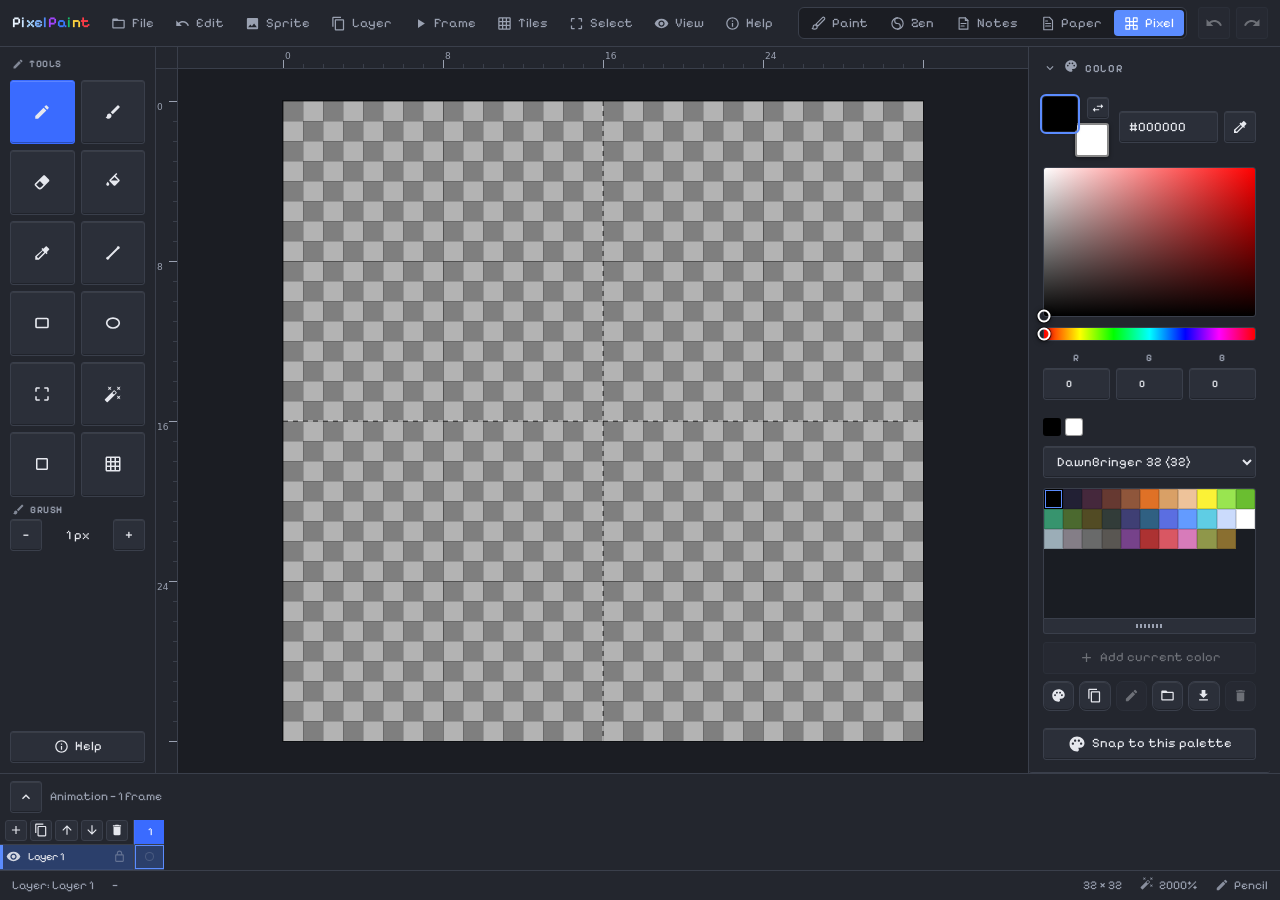
==== commit 423c1bb9: "Unify PixelPaint into one app: shared look, modes, mascot, OpenRaster - Same palette, Pixelify Sans " ====
--- a/pixel/index.html
+++ b/pixel/index.html
@@ -56,6 +56,13 @@
   .brand b i:nth-of-type(3){color:#17c06b;}
   .brand b i:nth-of-type(4){color:#ffd23f;}
   .brand b i:nth-of-type(5){color:#ff3b47;}
+
+  /* ---- shared mode switch (mirrors the main app's top bar) ---- */
+  .mode-switch{display:flex; gap:2px; padding:2px; margin-left:auto; border:1px solid var(--line); border-radius:6px; background:var(--bg); flex:none;}
+  .mode-btn{display:inline-flex; align-items:center; gap:6px; height:26px; padding:0 10px; border-radius:4px; color:var(--muted); text-decoration:none; white-space:nowrap;}
+  .mode-btn:hover{color:var(--text); background:var(--panel2);}
+  .mode-btn.on{background:var(--accent); color:#fff;}
+  @media (max-width: 900px){ .mode-btn span{display:none;} }
 
   /* ---- tab bar ---- */
   .tabbar{display:flex; align-items:flex-end; gap:4px; padding:6px 8px 0; background:var(--panel);
@@ -1029,7 +1036,9 @@
       <div class="menu-item" data-menu="view"   data-icon="visible" data-icon-size="15">View</div>
       <div class="menu-item" data-menu="help"   data-icon="info"    data-icon-size="15">Help</div>
     </div>
-    <div class="group" style="margin-left:auto">
+    <!-- shared mode switch: the same control as the main PixelPaint app (../) -->
+    <nav class="mode-switch" aria-label="Mode"><a class="mode-btn" href="../" title="Paint mode"><svg viewBox="0 0 24 24" width="15" height="15" fill="none" stroke="currentColor" stroke-width="1.8" stroke-linecap="round" stroke-linejoin="round"><path d="M18.4 2.6a2 2 0 0 1 3 3L11 16l-3-3z"/><path d="M7 14c-2 0-3.5 1.5-3.5 3.5 0 1-.5 2-1.5 2.5 1 .7 2.3 1 3.5 1C8 21 10 19 10 17z"/></svg><span>Paint</span></a><a class="mode-btn" href="../?mode=zen" title="Zen mode"><svg viewBox="0 0 24 24" width="15" height="15" fill="none" stroke="currentColor" stroke-width="1.8" stroke-linecap="round" stroke-linejoin="round"><circle cx="12" cy="12" r="9"/><path d="M12 3a4.5 4.5 0 0 0 0 9 4.5 4.5 0 0 1 0 9"/></svg><span>Zen</span></a><a class="mode-btn" href="../?mode=notes" title="Notes mode"><svg viewBox="0 0 24 24" width="15" height="15" fill="none" stroke="currentColor" stroke-width="1.8" stroke-linecap="round" stroke-linejoin="round"><path d="M5 3h10l4 4v14H5z"/><path d="M15 3v4h4M8 12h8M8 16h5"/></svg><span>Notes</span></a><a class="mode-btn" href="../?mode=paper" title="Paper mode"><svg viewBox="0 0 24 24" width="15" height="15" fill="none" stroke="currentColor" stroke-width="1.8" stroke-linecap="round" stroke-linejoin="round"><path d="M6 2h9l5 5v15H6z"/><path d="M9 12h8M9 16h8M9 8h3"/></svg><span>Paper</span></a><span class="mode-btn on" aria-current="page"><svg viewBox="0 0 24 24" width="15" height="15" fill="none" stroke="currentColor" stroke-width="1.8" stroke-linecap="round" stroke-linejoin="round"><path d="M3 3h6v6H3zM9 9h6v6H9zM15 3h6v6h-6zM3 15h6v6H3zM15 15h6v6h-6z"/></svg><span>Pixel</span></span></nav>
+    <div class="group">
       <button id="undoBtn" class="iconbtn" data-icon="undo" title="Undo (Ctrl+Z)"></button>
       <button id="redoBtn" class="iconbtn" data-icon="redo" title="Redo (Ctrl+Y)"></button>
     </div>
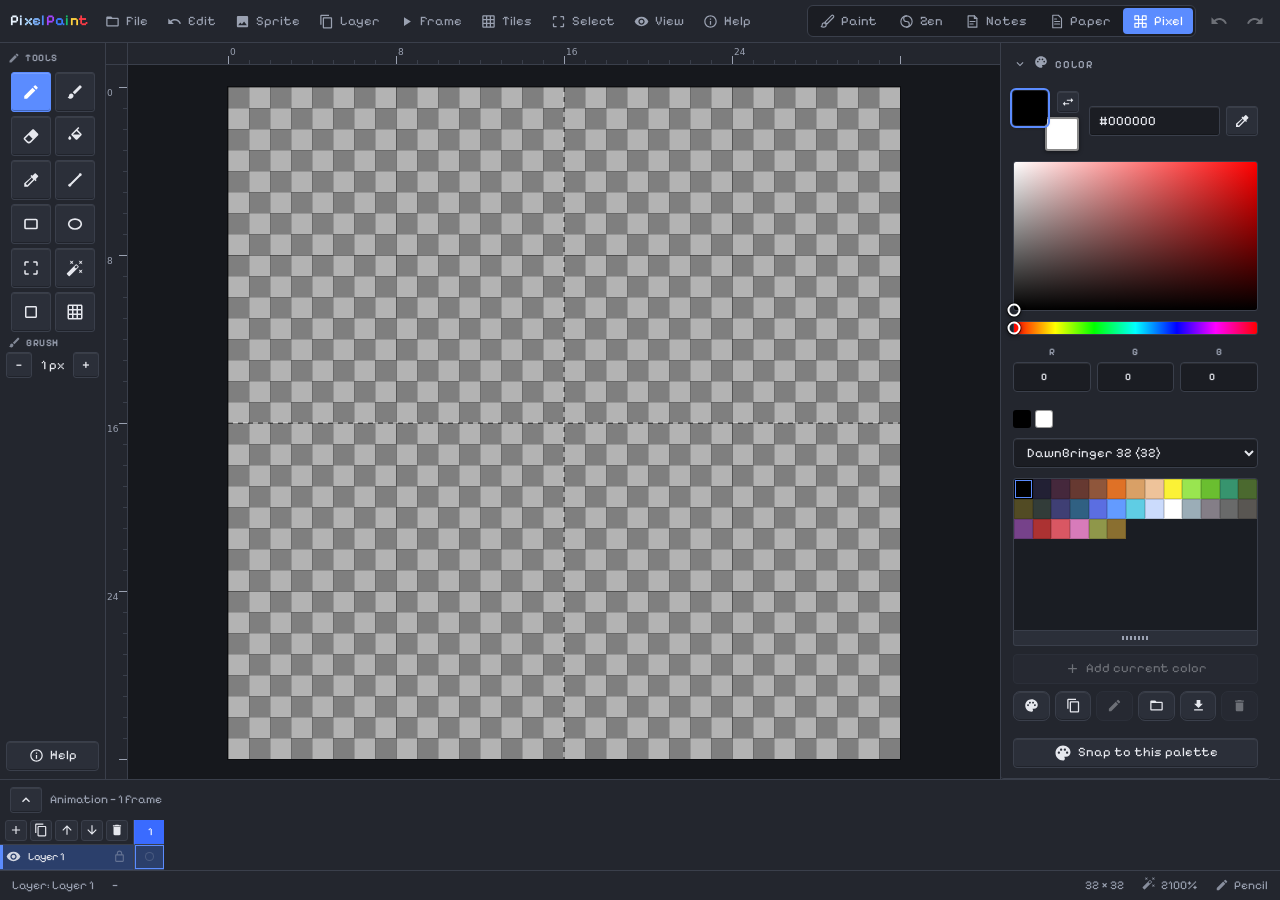
==== commit ebaf4f0f: "Layout fixes: useful folded docks, visible Layers, zen popovers on screen, responsive top bar; resty" ====
--- a/pixel/index.html
+++ b/pixel/index.html
@@ -56,6 +56,10 @@
   .brand b i:nth-of-type(3){color:#17c06b;}
   .brand b i:nth-of-type(4){color:#ffd23f;}
   .brand b i:nth-of-type(5){color:#ff3b47;}
+
+  /* ---- light theme, shared with the main app (Settings ▸ View ▸ Light Theme) ---- */
+  body.light{--bg:#e9ebf0; --panel:#f7f8fa; --panel2:#eceef2; --line:#c9ced8; --text:#1b1d23; --muted:#5b6273; color-scheme:light;}
+  body.light .brand em{color:#2f5fd6 !important;}
 
   /* ---- shared mode switch (mirrors the main app's top bar) ---- */
   .mode-switch{display:flex; gap:2px; padding:2px; margin-left:auto; border:1px solid var(--line); border-radius:6px; background:var(--bg); flex:none;}
@@ -1017,9 +1021,47 @@
   .pal-resize:hover{ color:var(--text); background:#323744; }
   .pal-resize.drag{ background:var(--accent2); color:#fff; border-color:var(--accent2); }
   .pal-resize .grip{ width:28px; height:4px; background:repeating-linear-gradient(90deg,currentColor 0 2px,transparent 2px 4px); }
+
+  /* ================= shared PixelPaint look (kept in step with the main app's css/app.css) ================= */
+  button{border-radius:4px; min-height:30px; padding:0 10px; font-weight:400;}
+  button:hover{background:var(--panel2); border-color:var(--muted);}
+  button:active{transform:none;}
+  button.primary, .tool.active{background:var(--accent); border-color:var(--accent); color:#fff;}
+  select, input[type=number], input[type=text]{border-radius:4px; height:30px; background:var(--bg);}
+  .topbar{min-height:42px; padding:5px 10px; gap:4px 8px;}
+  .menu-item{height:28px; padding:0 8px; border-radius:4px; border:1px solid transparent;}
+  .menu-item:hover, .menu-item.open{border-color:var(--line);}
+  #undoBtn, #redoBtn{background:transparent; border-color:transparent; min-height:30px; min-width:30px; padding:0;}
+  #undoBtn:hover, #redoBtn:hover{background:var(--panel2); border-color:var(--line);}
+  .ctx-menu{border-radius:6px;}
+  .ctx-menu button{border-radius:4px;}
+  @media (min-width:769px){
+    .tools{width:106px; padding:8px 6px; gap:4px;}
+    .tools .toolgrid{grid-template-columns:repeat(2,40px); gap:4px; justify-content:center;}
+  }
+  .tools .tool{width:40px; height:40px; aspect-ratio:auto; min-height:0;}
+  .brushbtns{gap:4px;}
+  .brushbtns .iconbtn{min-width:26px; min-height:26px;}
+  .tools .helpbtn{min-height:30px;}
+  .side{width:280px;}
+  .section{padding:10px 12px;}
+  .section h3{font-size:11px; letter-spacing:.8px;}
+  .stage{background:#16181d;}
+  .statusbar{font-size:12px;}
+  .timeline .tl-bar button{min-height:26px;}
+  /* same breakpoints as the main app: menus go icon-only, then fold into the hamburger */
+  @media (min-width:769px) and (max-width:1180px){ .menu-item{font-size:0; gap:0; padding:0 7px;} }
+  @media (max-width:768px){
+    .tools .tool{width:40px; height:40px;}
+    .topbar{gap:4px; padding:5px 6px;}
+    .mode-btn{padding:0 8px;}
+    .brand{font-size:13px;}
+  }
+  @media (max-width:380px){ .brand{display:none;} }
 </style>
 </head>
 <body>
+<script>try{if((JSON.parse(localStorage.getItem("pp.settings"))||{}).theme==="light")document.body.classList.add("light");}catch(e){}</script>
 <div id="app">
   <!-- TOP BAR: brand + menu bar -->
   <div class="topbar">
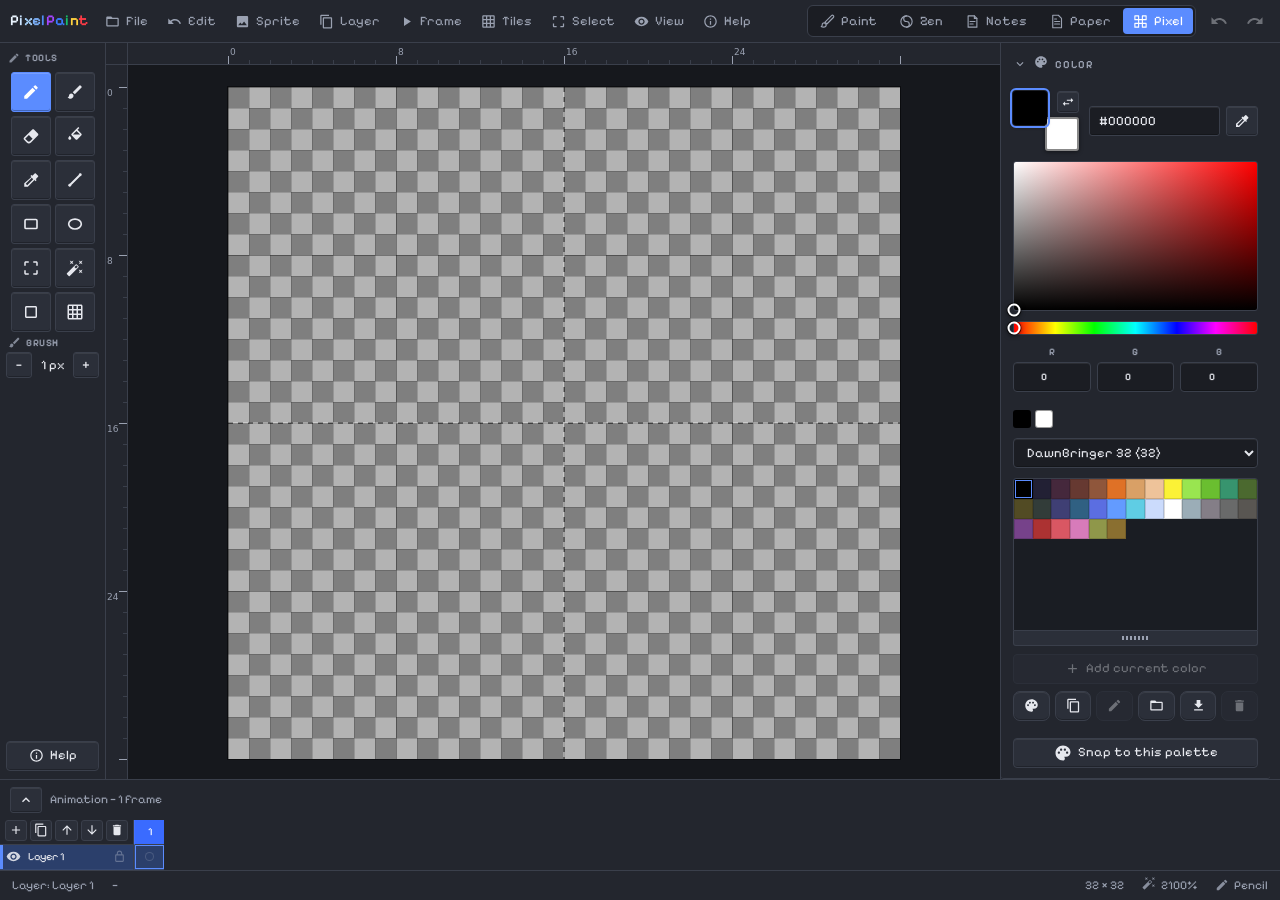
==== commit e200bb38: "Menus auto-fit (icons, then burger), Help menu with guide/about/updates, service worker + update che" ====
--- a/pixel/index.html
+++ b/pixel/index.html
@@ -8438,7 +8438,7 @@
   ml.href=URL.createObjectURL(new Blob([JSON.stringify(man)],{type:"application/manifest+json"}));
   document.head.appendChild(ml);
   // clean up the old multi-file version's service worker + caches so clients update
-  if("serviceWorker" in navigator) navigator.serviceWorker.getRegistrations().then(rs=>rs.forEach(r=>r.unregister())).catch(()=>{});
+  if("serviceWorker" in navigator) navigator.serviceWorker.getRegistrations().then(rs=>rs.forEach(r=>{ const u=(r.active||r.waiting||r.installing)?.scriptURL; if(u!==new URL("../sw.js",location.href).href) r.unregister(); })).catch(()=>{});
   if(window.caches) caches.keys().then(ks=>ks.forEach(k=>caches.delete(k))).catch(()=>{});
 }
 let deferredPrompt=null;
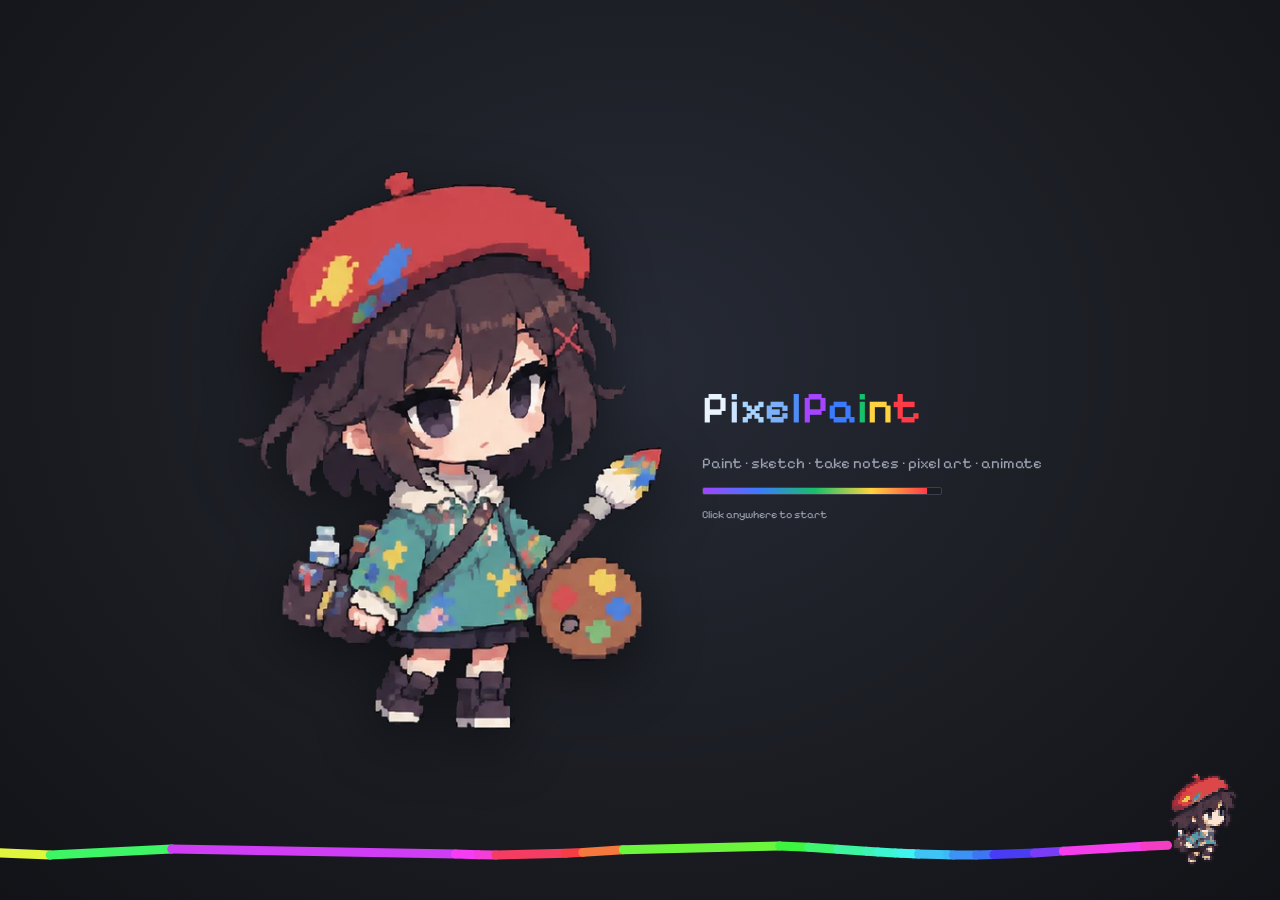
==== commit 7a44af68: "Pixel mode runs inside the app (no /pixel/ page): shared mode switch, Alt+1-5, Pyxl in its tool rail" ====
--- a/pixel/index.html
+++ b/pixel/index.html
@@ -1,8480 +1,6 @@
-<!DOCTYPE html>
-<html lang="en">
-<head>
-<meta charset="utf-8" />
-<meta name="viewport" content="width=device-width, initial-scale=1.0, maximum-scale=1.0, user-scalable=no, viewport-fit=cover" />
+<!doctype html>
+<meta charset="utf-8">
 <title>PixelPaint</title>
-<!-- single-file app: the PWA manifest, icons and favicon are generated at runtime (see boot) -->
-<meta name="theme-color" content="#1b1d23" />
-<meta name="mobile-web-app-capable" content="yes" />
-<meta name="apple-mobile-web-app-capable" content="yes" />
-<meta name="apple-mobile-web-app-title" content="PixelPaint" />
-<style>
-  /* Embedded pixel UI font (Pixelify Sans, latin) — the app is single-file & offline, so the
-     font travels inside it rather than being fetched. woff2, ~20KB total. */
-  @font-face{font-family:'Pixelify Sans';font-style:normal;font-weight:400;font-display:swap;src:url([data-uri]) format('woff2');}
-  @font-face{font-family:'Pixelify Sans';font-style:normal;font-weight:600;font-display:swap;src:url([data-uri]) format('woff2');}
-  :root{
-    --bg:#1b1d23; --panel:#23262e; --panel2:#2b2f39; --line:#3a3f4b;
-    --text:#e6e8ee; --muted:#9aa1b1; --accent:#5b8cff; --accent2:#3a6bff;
-    --danger:#e0556a; --ok:#46c07a;
-  }
-  *{box-sizing:border-box;}
-  html,body{height:100%;margin:0;}
-  body{
-    background:var(--bg); color:var(--text);
-    font:13px/1.45 'Pixelify Sans','Segoe UI',system-ui,Roboto,Arial,sans-serif;
-    overflow:hidden; user-select:none;
-    overscroll-behavior:none; touch-action:manipulation; -webkit-tap-highlight-color:transparent;
-  }
-  #app{display:flex; flex-direction:column; height:100vh; height:100dvh;}
-
-  /* ---- top bar ---- */
-  .topbar{
-    display:flex; align-items:center; gap:7px 11px; flex-wrap:wrap;
-    padding:7px 12px; background:var(--panel); border-bottom:1px solid var(--line);
-    position:relative; z-index:3;   /* chrome always paints above the positioned canvas area */
-  }
-  .brand{font-weight:700; letter-spacing:.3px; font-size:15px; white-space:nowrap;}
-  .brand b{color:var(--accent);}   /* fallback: the per-letter hues below normally win */
-  /* The wordmark wears the app icon: "Pixel" takes the brush handle's blues, "Paint" its bristle
-     rainbow — a colour per letter, discrete rather than a gradient, and running left to right in
-     the order the icon reads. */
-  .brand em, .brand b i{font-style:normal;}
-  /* Handle blues, lit edge first. The handle's darkest tone (#2f5fd6) is left out: it manages only
-     2.7:1 against the top bar, where every step used here clears 4.5:1. The two blends fill the
-     gaps between the handle's own three tones. */
-  .brand em:nth-of-type(1){color:#eaf4ff;}   /* the handle's lit edge */
-  .brand em:nth-of-type(2){color:#cbe4ff;}
-  .brand em:nth-of-type(3){color:#a8d5ff;}   /* its light tone */
-  .brand em:nth-of-type(4){color:#7cb1fa;}
-  .brand em:nth-of-type(5){color:#4f8cf5;}   /* its blue */
-  /* Bristle rainbow. Orange is the one of the six left out: it sits closest to red, so dropping it
-     costs the least separation between letters. */
-  .brand b i:nth-of-type(1){color:#a445ff;}
-  .brand b i:nth-of-type(2){color:#3b7bff;}
-  .brand b i:nth-of-type(3){color:#17c06b;}
-  .brand b i:nth-of-type(4){color:#ffd23f;}
-  .brand b i:nth-of-type(5){color:#ff3b47;}
-
-  /* ---- light theme, shared with the main app (Settings ▸ View ▸ Light Theme) ---- */
-  body.light{--bg:#e9ebf0; --panel:#f7f8fa; --panel2:#eceef2; --line:#c9ced8; --text:#1b1d23; --muted:#5b6273; color-scheme:light;}
-  body.light .brand em{color:#2f5fd6 !important;}
-
-  /* ---- shared mode switch (mirrors the main app's top bar) ---- */
-  .mode-switch{display:flex; gap:2px; padding:2px; margin-left:auto; border:1px solid var(--line); border-radius:6px; background:var(--bg); flex:none;}
-  .mode-btn{display:inline-flex; align-items:center; gap:6px; height:26px; padding:0 10px; border-radius:4px; color:var(--muted); text-decoration:none; white-space:nowrap;}
-  .mode-btn:hover{color:var(--text); background:var(--panel2);}
-  .mode-btn.on{background:var(--accent); color:#fff;}
-  @media (max-width: 900px){ .mode-btn span{display:none;} }
-
-  /* ---- tab bar ---- */
-  .tabbar{display:flex; align-items:flex-end; gap:4px; padding:6px 8px 0; background:var(--panel);
-    border-bottom:1px solid var(--line); overflow-x:auto; overflow-y:hidden; flex:none;
-    position:relative; z-index:3;}
-  .tabs{display:flex; align-items:flex-end; gap:4px; min-width:0;}
-  .tab{display:flex; align-items:center; gap:7px; max-width:170px; padding:7px 8px 7px 12px;
-    background:var(--panel2); border:1px solid var(--line); border-bottom:none;
-    border-radius:8px 8px 0 0; cursor:pointer; color:var(--muted); white-space:nowrap; font-size:12.5px;}
-  .tab:hover{background:#323744; color:var(--text);}
-  .tab.active{background:var(--bg); color:var(--text);}
-  .tab .tname{overflow:hidden; text-overflow:ellipsis; max-width:128px;}
-  .tab .tclose{display:inline-flex; align-items:center; justify-content:center; width:18px; height:18px;
-    border-radius:5px; opacity:.65; flex:none;}
-  .tab .tclose:hover{background:var(--danger); color:#fff; opacity:1;}
-  .tab-add{align-self:center; min-height:30px; margin-bottom:5px; flex:none;}
-
-  /* ---- timeline (frames / playback / tags) ---- */
-  /* position+z-index so the timeline always wins against the canvas area, which is itself
-     positioned (see .stage) — without this the stage paints straight over these controls. */
-  .timeline{flex:none; background:var(--panel); border-top:1px solid var(--line); display:flex; flex-direction:column;
-    max-height:214px; position:relative; z-index:2;}
-  .tl-bar{display:flex; align-items:center; gap:8px; padding:7px 10px; border-bottom:1px solid var(--line); flex-wrap:wrap; flex:none;}
-  #tlSummary{display:none; color:var(--muted); font-size:12px; cursor:pointer; white-space:nowrap;}
-  #tlSummary:hover{color:var(--text);}
-  .timeline.collapsed .tl-frames{display:none;}
-  .timeline.collapsed .tl-bar{border-bottom:none;}
-  .timeline.collapsed .tl-bar > *{display:none;}
-  .timeline.collapsed .tl-bar > #tlCollapseBtn{display:inline-flex;}
-  .timeline.collapsed .tl-bar > #tlSummary{display:inline-flex; align-items:center;}
-  .tl-bar .vsep{width:1px; height:22px; background:var(--line);}
-  .tl-bar .tl-grow{flex:1 1 12px;}
-  /* transport cluster: first / prev / play / next / last, kept tight together */
-  .tl-transport{display:inline-flex; align-items:center; gap:2px;}
-  .tl-transport .iconbtn{min-width:28px;}
-  .tl-transport #playBtn{min-width:34px;}
-  /* left-panel option buttons must not overflow the narrow tools rail */
-  #toolOpts button{max-width:100%; overflow:hidden;}
-  #toolOpts button span{overflow:hidden; text-overflow:ellipsis;}
-  /* ---- group tabs: pick which animation the strip shows / plays / exports ---- */
-  .tl-tabs{display:flex; align-items:center; gap:5px; padding:7px 10px 0; flex:none;
-    overflow-x:auto; overflow-y:hidden;}
-  .tl-tabs[hidden]{display:none;}
-  .timeline.collapsed .tl-tabs{display:none;}
-  .tl-tab{flex:none; gap:6px; height:28px; min-height:0; padding:0 10px; border-radius:8px;
-    color:var(--muted); font-size:12.5px;}
-  .tl-tab:hover{color:var(--text);}
-  .tl-tab.active{background:var(--accent2); border-color:var(--accent2); color:#fff; font-weight:600;}
-  .tl-tab .dot{width:8px; height:8px; border-radius:50%; flex:none;}
-  .tl-tab .n{font-size:10px; opacity:.75; font-variant-numeric:tabular-nums;}
-  .tl-field{display:flex; align-items:center; gap:6px;}
-  .tl-field .lbl{color:var(--muted); font-size:10px; font-weight:600; text-transform:uppercase; letter-spacing:.5px;}
-  .tl-field .muted{color:var(--muted);}
-  .tl-field input[type=number]{width:60px;}
-  #playBtn.playing{background:var(--accent2); border-color:var(--accent2);}
-  /* ---- frame groups: each tagged run of frames gets its own labelled block ---- */
-  /* flex:1+min-height:0 so a crowded control bar squeezes (and scrolls) the frames strip rather
-     than the bar itself getting clipped by the timeline's max-height */
-  .tl-frames{display:flex; align-items:flex-start; gap:10px; padding:9px 10px; overflow:auto; flex:1 1 auto; min-height:0;
-    position:relative;}   /* the drop marker is positioned against this */
-  .tl-group{flex:none; display:flex; flex-direction:column; gap:5px; padding:5px 6px 6px;
-    border:1px solid var(--line); border-radius:9px; background:#0000002e;}
-  .tl-group.ungrouped{border-style:dashed;}
-  .tl-group.ungrouped .tl-ghead .gname{color:var(--muted); font-weight:500;}
-  .tl-ghead{display:flex; align-items:center; gap:5px; font-size:11px; line-height:1;}
-  .tl-ghead .dot{width:8px; height:8px; border-radius:50%; flex:none;}
-  .tl-ghead .gname{font-weight:600; max-width:118px; overflow:hidden; text-overflow:ellipsis;
-    white-space:nowrap; cursor:pointer;}
-  .tl-ghead .gname:hover{color:var(--accent);}
-  .tl-ghead .gcount{color:var(--muted); font-size:10px; font-variant-numeric:tabular-nums;}
-  .tl-ghead .gsp{flex:1; min-width:8px;}
-  .tl-ghead button{min-height:0; height:20px; min-width:20px; padding:0; border-radius:5px;}
-  .tl-gframes{display:flex; align-items:flex-start; gap:7px;}
-  .tl-frame{position:relative; flex:none; display:flex; flex-direction:column; align-items:center; gap:3px;
-    padding:4px; border:2px solid var(--line); border-radius:8px; background:var(--panel2); cursor:pointer;}
-  .tl-frame:hover{border-color:#56607a;}
-  .tl-frame.active{border-color:var(--accent); box-shadow:0 0 0 1px var(--accent) inset;}
-  /* the number doubles as the drag grip. touch-action:none only here, so dragging the thumbnail
-     still scrolls the strip on a phone — losing that would make a long strip painful to get around */
-  .tl-frame .tl-num{font-size:10px; color:var(--muted); line-height:1; cursor:grab;
-    padding:1px 7px; border-radius:4px; touch-action:none;}
-  .tl-frame .tl-num:hover{background:#ffffff18; color:var(--text);}
-  .tl-frame.drag-src{opacity:.32;}
-  .tl-drop{position:absolute; width:3px; border-radius:2px; background:var(--accent);
-    box-shadow:0 0 7px var(--accent); pointer-events:none; z-index:4;}
-  .tl-frame .tl-thumb{image-rendering:pixelated; display:block; border:1px solid #0006;
-    background:repeating-conic-gradient(#b3b3b3 0% 25%, #7f7f7f 0% 50%) 0 0 / 10px 10px;}
-  .tl-frame .tl-x{position:absolute; top:-7px; right:-7px; width:16px; height:16px; border-radius:50%;
-    background:var(--panel); border:1px solid var(--line); align-items:center; justify-content:center; color:var(--muted); display:none;}
-  .tl-frame:hover .tl-x{display:inline-flex;}
-  .tl-frame .tl-x:hover{background:var(--danger); color:#fff; border-color:var(--danger);}
-
-  /* ---- timeline grid: layers (rows) × frames (columns), tags as bars on top (Aseprite-style) ---- */
-  #tlFrames.tl-grid{display:block; padding:0; overflow:auto;}
-  .tlg{ --tlg-cw:30px; --tlg-lh:134px; --tlg-rh:25px; display:grid; align-content:start; grid-auto-rows:var(--tlg-rh);
-    font-size:11px; width:max-content; min-width:100%;}
-  /* min-width:0 keeps these column-1 items inside their fixed track — grid items default to
-     min-width:auto, which let the corner balloon past the layer column and cover the tag bar */
-  .tlg-corner{position:sticky; left:0; z-index:4; min-width:0; overflow:hidden; background:var(--panel); border-right:1px solid var(--line);}
-  .tlg-corner.tools{width:var(--tlg-lh); box-sizing:border-box; display:flex; align-items:center; padding:0 5px; border-bottom:1px solid var(--line);}
-  .tlg-ltools{display:flex; gap:3px; width:100%; min-width:0;}
-  .tlg-ltools .iconbtn{min-width:0; flex:1 1 0; width:0; height:21px; min-height:21px; padding:0; border-radius:3px; box-shadow:none;}
-  .tlg-ltools .iconbtn.danger-h:hover{background:var(--danger); border-color:var(--danger); color:#fff;}
-  /* tag bars sit in the top row, each spanning its frame columns */
-  .tlg-tagcell{display:flex; align-items:center; padding:0 1px;}
-  .tlg-tag{height:17px; width:100%; border-radius:3px; display:flex; align-items:center; justify-content:center; padding:0 6px; font-size:10px;
-    font-weight:600; color:#fff; overflow:hidden; white-space:nowrap; cursor:pointer; box-shadow:inset 0 0 0 1px #0005; text-shadow:0 1px 1px #0006;}
-  .tlg-tag.sel{outline:2px solid #ffffffcc; outline-offset:-2px;}
-  /* frame number header cells (also the drag grip to reorder) */
-  .tlg-num{height:var(--tlg-rh); display:flex; align-items:center; justify-content:center; color:var(--muted);
-    font-variant-numeric:tabular-nums; border-bottom:1px solid var(--line); border-left:1px solid #ffffff0d;
-    cursor:grab; position:sticky; top:0; background:var(--panel); z-index:2; touch-action:none;}
-  .tlg-num:hover{color:var(--text); background:#2b2f39;}
-  .tlg-num .tlg-del{position:absolute; top:0; right:0; width:14px; height:14px; display:none;
-    align-items:center; justify-content:center; color:var(--muted); background:#0007; border-bottom-left-radius:3px;}
-  .tlg-num:hover .tlg-del{display:flex;}
-  .tlg-num .tlg-del:hover{background:var(--danger); color:#fff;}
-  .tlg-num.inview{color:var(--text);}
-  .tlg-num.here{color:#fff; background:var(--accent2);}
-  .tlg-num.drag-src{opacity:.35;}
-  /* layer header cells down the left, sticky so they stay while frames scroll */
-  .tlg-lhead{position:sticky; left:0; z-index:3; min-width:0; display:flex; align-items:center; gap:5px; height:var(--tlg-rh);
-    padding:0 6px; background:var(--panel2); border-right:1px solid var(--line); border-bottom:1px solid #ffffff0d; cursor:pointer;}
-  .tlg-lhead:hover{background:#30343f;}
-  .tlg-lhead.active{background:#2b3f6b; box-shadow:inset 3px 0 0 var(--accent);}
-  .tlg-lhead .eye{width:17px; flex:none; display:inline-flex; opacity:.9; cursor:pointer; color:var(--text);}
-  .tlg-lhead .eye.off{opacity:.32;}
-  .tlg-lhead .eye:hover{color:var(--accent);}
-  .tlg-lhead .lock{width:14px; flex:none; display:inline-flex; opacity:.3; cursor:pointer;}
-  .tlg-lhead .lock.on{opacity:1; color:var(--accent);}
-  .tlg-lhead .nm{flex:1; min-width:0; overflow:hidden; text-overflow:ellipsis; white-space:nowrap;}
-  /* the cel cells */
-  .tlg-cell{height:var(--tlg-rh); border-bottom:1px solid #ffffff0d; border-left:1px solid #ffffff0d;
-    display:flex; align-items:center; justify-content:center; cursor:pointer;}
-  .tlg-cell.col, .tlg-cell.rowsel{background:#ffffff09;}
-  .tlg-cell.inview{background:#5b8cff12;}
-  .tlg-cell:hover{background:#ffffff17;}
-  .tlg-cell.here{background:#2b3f6b; box-shadow:inset 0 0 0 1px var(--accent);}
-  .tlg-dot{width:9px; height:9px; border-radius:50%;}
-  .tlg-dot.full{background:#cfd6e6; box-shadow:0 0 0 1px #0007;}
-  .tlg-dot.empty{box-shadow:inset 0 0 0 1px #ffffff26;}
-  .tlg-drop{position:absolute; width:3px; border-radius:2px; background:var(--accent); box-shadow:0 0 7px var(--accent); pointer-events:none; z-index:6;}
-
-  /* ---- tilesheet panel ---- */
-  .ts-sum{color:var(--muted); font-size:11.5px; margin:0 0 5px;}
-  .ts-pick{display:flex; align-items:center; gap:6px; color:var(--accent); font-size:12px;
-    font-weight:600; margin:0 0 9px; overflow:hidden;}
-  .ts-pick span:last-child{overflow:hidden; text-overflow:ellipsis; white-space:nowrap;}
-  .ts-pick svg{flex:none; opacity:.85;}
-  /* the four inserts sit where they act: row above on top, columns either side, row below beneath */
-  .ts-pad{display:grid; grid-template-columns:1fr 1fr; grid-template-areas:"up up" "left right" "down down";
-    gap:6px; margin-top:9px;}
-  .ts-pad .ts-up{grid-area:up;} .ts-pad .ts-left{grid-area:left;}
-  .ts-pad .ts-right{grid-area:right;} .ts-pad .ts-down{grid-area:down;}
-  .ts-pad button{font-size:11px; color:var(--muted);}
-  .ts-pad button:not(:disabled):hover{color:var(--text);}
-  .ts-lb{font-size:11px;}
-  button:disabled{opacity:.42; cursor:default;}
-  button:disabled:hover{border-color:var(--line); background:var(--panel2);}
-
-  /* ---- sub-canvas panel ---- */
-  .rg-row{display:flex; align-items:center; gap:6px; margin-bottom:8px;}
-  .rg-row:last-child{margin-bottom:0;}
-  .rg-lbl{color:var(--muted); font-size:10px; font-weight:600; text-transform:uppercase; letter-spacing:.5px; width:34px; flex:none;}
-  .rg-row input[type=number]{width:58px;}
-  .rg-x{color:var(--muted);}
-  .group{display:flex; align-items:center; gap:6px;}
-  .sep{width:1px; height:24px; background:var(--line);}
-  label.lbl{color:var(--muted); font-size:11px; text-transform:uppercase; letter-spacing:.5px;}
-  button, select, input{font:inherit; color:var(--text);}
-  button{
-    background:var(--panel2); border:1px solid var(--line); border-radius:8px;
-    padding:0 12px; min-height:32px; cursor:pointer; transition:.08s; white-space:nowrap;
-    display:inline-flex; align-items:center; justify-content:center; gap:6px; font-weight:500;
-  }
-  button svg{flex:none;}
-  .iconbtn{padding:0; min-width:32px;}   /* square icon-only buttons (zoom, brush +/-) */
-  button:hover{border-color:var(--accent); background:#323744;}
-  button:active{transform:translateY(1px);}
-  button.primary{background:var(--accent2); border-color:var(--accent2);}
-  button.primary:hover{background:var(--accent);}
-  select, input[type=number], input[type=text]{
-    background:var(--panel2); border:1px solid var(--line); border-radius:8px; padding:0 9px; height:32px;
-  }
-  select:hover, input[type=text]:hover, input[type=number]:hover{border-color:#4c5366;}
-  input[type=number]{width:54px;}
-
-  /* ---- main ---- */
-  .main{flex:1; display:flex; min-height:0;}
-  .tools{
-    width:156px; flex:none; background:var(--panel); border-right:1px solid var(--line);
-    padding:10px; display:flex; flex-direction:column; gap:6px; overflow-y:auto; overflow-x:hidden;
-    position:relative; z-index:1;
-  }
-  .tools .group{max-width:100%;}
-  .tool{
-    display:flex; align-items:center; justify-content:flex-start; gap:8px; text-align:left; width:100%;
-  }
-  .tool.active{background:var(--accent2); border-color:var(--accent2);}
-  .tool::after{
-    content:attr(data-key); margin-left:auto; font-size:10px; font-weight:700;
-    color:var(--muted); background:#1a1d24; border:1px solid var(--line);
-    border-radius:4px; padding:1px 5px; line-height:1.45;
-  }
-  .tool.active::after{color:#fff; border-color:#ffffff55; background:#ffffff22;}
-  .toolhead{color:var(--muted); font-size:10px; font-weight:600; text-transform:uppercase; letter-spacing:.6px; margin:9px 2px 2px;
-    display:flex; align-items:center; gap:5px;}
-  .toolhead svg{opacity:.8;}   /* these are 10px eyebrow labels — the icon stays subordinate */
-  .toolhead:first-child{margin-top:0;}
-
-  /* z-index:0 makes the stage a stacking context, so #placeOverlay (20) and .place-bar (30)
-     stay *inside* the canvas area instead of floating over the timeline / side panel / status bar. */
-  .stage{
-    flex:1; min-width:0; min-height:0; overflow:auto; display:flex;
-    padding:24px; position:relative; z-index:0; background:
-      radial-gradient(circle at 50% 0%, #20232b, var(--bg));
-  }
-  /* Centred with auto margins instead of align-items/justify-content:center. Flex *centring*
-     makes overflow above/left of the box unreachable, so you could never scroll to the top-left
-     of a canvas zoomed bigger than the stage; auto margins collapse to 0 when space runs out. */
-  .stage > .canvas-wrap{margin:auto; flex:none;}
-  .stage.dragging{outline:3px dashed var(--accent); outline-offset:-12px; background:#222838;}
-  .stage.panning{cursor:grabbing;}   /* the canvas itself is set from JS — a child cursor wins */
-  .place-bar{
-    position:absolute; top:14px; left:50%; transform:translateX(-50%); z-index:30;
-    display:flex; flex-wrap:wrap; justify-content:center; align-items:center; gap:8px; background:var(--panel);
-    border:1px solid var(--line); border-radius:10px; padding:7px 9px; box-shadow:0 12px 34px #000a;
-    /* An absolute box with left:50% and no right shrinks to fit *half* the stage, so the bar was
-       capped at 505px on a 1010px stage: past that, flex squeezed the readout to 35px and wrapped
-       its text over three lines. max-content takes the width the buttons actually need, and the
-       wrap keeps it in tidy rows when the stage really is too narrow for one. */
-    width:max-content; max-width:calc(100% - 28px);
-  }
-  .place-bar[hidden]{display:none;}
-  /* The bar floats over the stage at z-index 30, so anything it covers can't be grabbed — including
-     the handles of a box near the top of the canvas. It moves out of their way (see
-     positionPlaceBar) rather than quietly eating the clicks. */
-  .place-bar.low{top:auto; bottom:14px;}
-  .place-bar .info{color:var(--muted); font-size:12px; margin:0 4px; display:flex; align-items:center; gap:5px;
-    font-variant-numeric:tabular-nums; white-space:nowrap;}
-  .place-bar .info svg{color:var(--accent);}
-  /* a pressed-in look for the toggles in this bar, distinct from .primary's call to action */
-  .place-bar button.on{background:#2b3f6b; border-color:var(--accent2); color:#dce6ff;}
-  .place-bar button.on svg{color:var(--accent);}
-  .canvas-wrap{
-    box-shadow:0 8px 30px #0008, 0 0 0 1px #0006;
-    image-rendering:pixelated;
-    background:repeating-conic-gradient(#b3b3b3 0% 25%, #7f7f7f 0% 50%) 0 0 / 20px 20px;
-  }
-  #view{display:block; image-rendering:pixelated; cursor:crosshair; touch-action:none;}
-  /* full-stage overlay for placing/resizing a pasted image — lets handles live in the gray "no man's land" */
-  #placeOverlay{position:absolute; inset:0; z-index:20; pointer-events:none; touch-action:none;}
-  #placeOverlay[hidden]{display:none;}
-  #placeOverlay.active{pointer-events:auto;}
-
-  .side{
-    width:252px; flex:none; background:var(--panel); border-left:1px solid var(--line);
-    display:flex; flex-direction:column; min-height:0; overflow-y:auto;
-    position:relative; z-index:1;
-    scrollbar-gutter:stable;   /* reserve the scrollbar track so controls never sit under it */
-  }
-  .section{padding:12px 14px; border-bottom:1px solid var(--line);}
-  .section h3{margin:0 0 10px; font-size:11px; font-weight:600; text-transform:uppercase; letter-spacing:.7px; color:var(--muted);
-    display:flex; align-items:center; gap:7px;}   /* flex so the header's icon rides the text's centre line */
-  /* Section headers pin to the top of the side panel while their body scrolls under them.
-     Negative margins pull the sticky strip out to the section edges so nothing shows through
-     beside it; the matching padding puts the text back where it was. */
-  @media (min-width: 769px){
-    .side .section > h3{position:sticky; top:0; z-index:5; background:var(--panel);
-      margin:-12px -14px 9px; padding:12px 14px 9px;}
-    .side .section.collapsed > h3.sec-h{margin-bottom:-12px;}
-  }
-  /* ---- desktop: fold a whole dock away (View menu) so the canvas can have the window ---- */
-  @media (min-width: 769px){
-    body.hide-tools #toolPanel{display:none;}
-    body.hide-side  #sidePanel{display:none;}
-    body.hide-anim  #timeline{display:none;}
-  }
-  @media (max-width: 768px){ .dd-docks{display:none;} }   /* on mobile these are already tabs */
-
-  /* ---- mobile: Color / Layers / Animation become tabs, and the strip pins to the top ---- */
-  .panel-tabs{display:none; gap:5px; padding:8px 10px; position:sticky; top:0; z-index:6;
-    background:var(--panel); border-bottom:1px solid var(--line);}
-  .panel-tabs .ptab{flex:1 1 0; min-width:0; gap:5px; height:36px; min-height:36px;
-    padding:0 6px; border-radius:8px; font-size:12.5px; color:var(--muted);}
-  .panel-tabs .ptab.active{background:var(--accent2); border-color:var(--accent2); color:#fff; font-weight:600;}
-  /* button{display:inline-flex} above is an author rule, so it beats the UA sheet's [hidden] —
-     the Tiles tab has to be told to stay away while there's no grid */
-  .panel-tabs .ptab[hidden]{display:none;}
-
-  .colorrow{display:flex; align-items:center; gap:10px;}
-  .dualswatch{position:relative; width:66px; height:60px; flex:none;}
-  .dualswatch .sw{position:absolute; width:34px; height:34px; border-radius:8px;
-    border:2px solid #0007; box-shadow:0 1px 4px #0007; cursor:pointer;}
-  #primarySwatch{left:0; top:0; z-index:2;}
-  #secondarySwatch{right:0; bottom:0; z-index:1;}    /* (32..66, 26..60) — clear of the swap button */
-  .dualswatch .sw.active{outline:2px solid var(--accent); outline-offset:1px; z-index:3;}
-  .swap{position:absolute; right:0; top:0; z-index:4; width:22px; height:22px;
-    min-width:0; min-height:0; padding:0; border-radius:6px;}
-  .colorrow .col{display:flex; flex-direction:column; gap:6px; flex:1; min-width:0;}
-  .hexrow{display:flex; gap:6px; align-items:center;}
-  .hexrow #hexInput{flex:1; min-width:0;}
-  .hexrow .iconbtn{flex:none;}
-  /* the docked picker sits under the swatch row */
-  /* Keep a usable, colour-bearing floor: in the docked side panel the flex column would otherwise
-     squeeze the picker to a 2px sliver on short screens, which reads as a meaningless grey bar. */
-  #colorSection .cp-sv{margin-top:10px; height:150px; min-height:96px;}
-  .recents{display:flex; flex-wrap:wrap; gap:4px; margin-top:8px; min-height:18px;}
-  .recents .rc{width:18px; height:18px; border-radius:4px; border:1px solid #0006; cursor:pointer;}
-
-  .palette{display:grid; grid-template-columns:repeat(auto-fill, minmax(22px,1fr)); gap:5px; margin-top:10px; max-height:176px; overflow:auto; padding:5px;}
-  .palette .sw{width:100%; aspect-ratio:1; border-radius:5px; border:1px solid #0006; cursor:pointer; position:relative;}
-  .palette .sw:hover{outline:2px solid var(--accent); outline-offset:1px; z-index:1;}
-  /* ---- editable (user-owned) palettes: per-swatch remove badge ---- */
-  .palette.editable .sw .swx{
-    position:absolute; top:-4px; right:-4px; width:14px; height:14px; border-radius:50%;
-    background:var(--panel); border:1px solid var(--line); color:var(--muted);
-    display:none; align-items:center; justify-content:center; z-index:2;
-  }
-  .palette.editable .sw:hover .swx{display:inline-flex;}
-  .palette.editable .sw .swx:hover{background:var(--danger); border-color:var(--danger); color:#fff;}
-  .palette .pal-empty{grid-column:1/-1; color:var(--muted); font-size:11px; line-height:1.5; padding:4px 2px;}
-
-  /* ---- themed color picker (replaces the off-theme OS <input type=color> dialog) ---- */
-  .cp-swatch{
-    height:32px; width:100%; padding:0; border:1px solid var(--line); border-radius:8px;
-    cursor:pointer; background:#000; min-height:32px;
-  }
-  .cp-swatch:hover{border-color:var(--accent);}
-  .cp-pop{
-    position:fixed; z-index:1300; width:238px; background:var(--panel);
-    border:1px solid var(--line); border-radius:11px; padding:11px;
-    box-shadow:0 18px 50px #000c; animation:modalIn .12s ease;
-  }
-  .cp-pop[hidden]{display:none;}
-  .cp-sv{position:relative; height:132px; border-radius:8px; border:1px solid var(--line);
-    cursor:crosshair; touch-action:none; margin-bottom:10px;}
-  .cp-hue{position:relative; height:14px; min-height:14px; flex-shrink:0; border-radius:7px; border:1px solid var(--line);
-    cursor:ew-resize; touch-action:none; margin-bottom:10px;
-    background:linear-gradient(to right,#f00 0%,#ff0 17%,#0f0 33%,#0ff 50%,#00f 67%,#f0f 83%,#f00 100%);}
-  .cp-dot{position:absolute; width:13px; height:13px; border-radius:50%; border:2px solid #fff;
-    box-shadow:0 0 0 1px #0009, 0 1px 5px #000a; transform:translate(-50%,-50%); pointer-events:none;}
-  .cp-hue .cp-dot{top:50%;}
-  .cp-row{display:flex; align-items:center; gap:7px; margin-bottom:9px;}
-  .cp-prev{width:32px; height:32px; flex:none; border-radius:7px; border:1px solid var(--line);}
-  .cp-row input[type=text]{flex:1; min-width:0; text-transform:uppercase;}
-  .cp-row button{min-width:34px; padding:0; flex:none;}
-  .cp-rgb{display:flex; gap:6px; margin-bottom:10px;}
-  .cp-rgb label{flex:1 1 0; min-width:0; display:flex; flex-direction:column; align-items:center; gap:3px;
-    color:var(--muted); font-size:10px; font-weight:600; text-transform:uppercase; letter-spacing:.5px;}
-  .cp-rgb input{width:100%; text-align:center; padding:0 3px;}
-
-  .layers{flex:1 0 auto; min-height:0; display:flex; flex-direction:column;}
-  .layers .bar{display:flex; gap:6px; padding:10px 14px; border-bottom:1px solid var(--line); flex-wrap:wrap;}
-  .layers .bar button{flex:1; min-width:34px;}
-  .layerlist{flex:1; overflow:auto; padding:10px; min-height:150px; max-height:360px;}
-  .layer{
-    display:flex; align-items:center; gap:9px; padding:8px 9px; border:1px solid var(--line);
-    border-radius:9px; margin-bottom:7px; background:var(--panel2); cursor:pointer;
-  }
-  .layer.active{border-color:var(--accent); box-shadow:0 0 0 1px var(--accent) inset;}
-  .layer .eye{width:24px; text-align:center; cursor:pointer; opacity:.9;}
-  .layer .eye.off{opacity:.3;}
-  .layer .nm{flex:1; overflow:hidden; text-overflow:ellipsis; white-space:nowrap;}
-  .layer .op{width:62px;}
-  .layer .thumb{width:28px; height:28px; border-radius:4px; image-rendering:pixelated;
-    background:repeating-conic-gradient(#b3b3b3 0% 25%, #7f7f7f 0% 50%) 0 0 / 8px 8px; border:1px solid #0006;}
-
-  .statusbar{
-    display:flex; gap:18px; align-items:center; padding:5px 12px;
-    background:var(--panel); border-top:1px solid var(--line); color:var(--muted); font-size:12px;
-    position:relative; z-index:2;   /* stay above the positioned canvas area */
-  }
-  .statusbar .sp{flex:1;}
-  .hint{color:var(--muted); font-size:10px; line-height:1.4; margin-top:auto; padding-top:8px;}
-  input[type=range]{width:100%; accent-color:var(--accent);}
-  .chk{display:flex; align-items:center; gap:6px; color:var(--muted); cursor:pointer; user-select:none;}
-
-  /* ---- UI polish ---- */
-  *{scrollbar-width:thin; scrollbar-color:#3a3f4b transparent;}
-  ::-webkit-scrollbar{width:11px; height:11px;}
-  ::-webkit-scrollbar-thumb{background:#3a3f4b; border:3px solid var(--panel); border-radius:8px;}
-  ::-webkit-scrollbar-thumb:hover{background:#4c5366;}
-  ::-webkit-scrollbar-track{background:transparent;}
-  button, select, input, .layer, .recents .rc, .dualswatch .sw, .palette .sw{
-    transition:background .1s, border-color .1s, box-shadow .1s, transform .06s;
-  }
-  :focus-visible{outline:2px solid var(--accent); outline-offset:2px;}
-  button:focus-visible, .tool:focus-visible{outline-offset:1px;}
-  button:disabled, button[disabled]{opacity:.38; cursor:default; pointer-events:none; box-shadow:none;}
-  button.primary{box-shadow:0 2px 10px -3px var(--accent2);}
-  /* A destructive button is usually .primary too, and .primary owns the glow — so without this it
-     lights up accent-blue under a red face. The compound selector wins whatever the source order. */
-  button.danger{background:var(--danger); border-color:var(--danger); color:#fff;}
-  button.danger:hover{background:#ec6a7c; border-color:#ec6a7c;}
-  button.danger, button.primary.danger{box-shadow:0 2px 10px -3px var(--danger);}
-  .tool.active{box-shadow:0 3px 12px -3px var(--accent2);}
-  .layer:hover{border-color:#56607a; background:#30343f;}
-  .layer .eye{transition:color .1s, opacity .1s;}
-  .layer .eye:hover{color:var(--accent);}
-  .recents .rc:hover{transform:scale(1.15); outline:2px solid var(--accent); outline-offset:1px;}
-  .dualswatch .sw:hover{box-shadow:0 3px 9px #000b;}
-  .swap:hover{background:var(--accent2); border-color:var(--accent2);}
-  #installBtn{background:var(--ok); border-color:var(--ok); box-shadow:0 2px 10px -3px var(--ok);}
-  #installBtn:hover{background:#54d089; border-color:#54d089;}
-
-  /* themed modal */
-  .modal-root{position:fixed; inset:0; z-index:1000; display:flex; align-items:center; justify-content:center;}
-  .modal-root[hidden]{display:none;}
-  .modal-backdrop{position:absolute; inset:0; background:#0009;}
-  .modal-card{
-    position:relative; width:min(380px,92vw); background:var(--panel);
-    border:1px solid var(--line); border-radius:12px; padding:18px 18px 15px;
-    box-shadow:0 20px 60px #000b; animation:modalIn .15s ease;
-  }
-  .modal-card h3{margin:0 0 9px; font-size:15px;}
-  .modal-card p{margin:0 0 15px; color:var(--muted); font-size:13px; line-height:1.55; white-space:pre-wrap;}
-  .modal-card p:empty{display:none;}
-  .modal-card #modalInput{width:100%; margin:0 0 15px;}
-  .modal-card #modalBody{margin:0 0 15px;}
-  .modal-card #modalBody:empty{display:none;}
-  .modal-card #modalBody .row{display:flex; align-items:center; gap:8px; margin-bottom:10px;}
-  .modal-card #modalBody .row:last-child{margin-bottom:0;}
-  .modal-card #modalBody .row > label:not(.chk){color:var(--muted); width:78px; flex:none;}
-  .modal-card #modalBody .row > .chk{flex:1; min-width:0; color:var(--text);}
-  .modal-card #modalBody .row > .chk input{flex:none;}
-  .modal-card #modalBody select{flex:1; min-width:0;}
-  .modal-card #modalBody input[type=number]{width:72px;}
-  .modal-card.mid{width:min(510px,94vw);}
-  .modal-card.wide{width:min(780px,95vw);}
-  .modal-actions{display:flex; justify-content:flex-end; gap:8px;}
-
-  /* ---- help / shortcuts sheet ---- */
-  .modal-card.wide #modalBody{max-height:min(66vh,560px); overflow:auto; margin-right:-6px; padding-right:6px;}
-  .help-grid{display:grid; grid-template-columns:repeat(3,minmax(0,1fr)); gap:16px 22px;}
-  .help-sec h4{
-    display:flex; align-items:center; gap:7px; margin:0 0 6px;
-    font-size:10px; font-weight:700; text-transform:uppercase; letter-spacing:.7px; color:var(--muted);
-  }
-  .help-sec h4 svg{opacity:.8;}
-  .help-row{display:flex; align-items:center; gap:9px; padding:3px 0; min-height:24px;}
-  .help-row .ic{flex:none; width:16px; display:inline-flex; justify-content:center; color:var(--muted);}
-  .help-row .lb{flex:1; min-width:0; font-size:12.5px;}
-  .help-row .ks{display:flex; align-items:center; gap:3px; flex:none;}
-  .kbd{
-    display:inline-flex; align-items:center; justify-content:center; min-width:20px; height:20px;
-    padding:0 6px; background:var(--panel2); border:1px solid var(--line); border-bottom-width:2px;
-    border-radius:5px; color:var(--text); font-size:11px; font-weight:700; line-height:1;
-    font-variant-numeric:tabular-nums; white-space:nowrap;
-  }
-  .kbd.wide{font-weight:600; font-size:10.5px; text-transform:none;}
-  .ks .plus{color:var(--muted); font-size:10px;}
-  @media (max-width: 860px){ .help-grid{grid-template-columns:repeat(2,minmax(0,1fr));} }
-  @media (max-width: 620px){ .help-grid{grid-template-columns:1fr; gap:14px;} }
-
-  /* ---- spritesheet import: background swatches + a clickable preview ---- */
-  .shi-sw{display:flex; flex-wrap:wrap; align-items:center; gap:5px; flex:1; min-width:0;}
-  .shi-sw .sw{width:24px; height:24px; border-radius:5px; border:1px solid var(--line);
-    cursor:pointer; position:relative;}
-  .shi-sw .sw::after{content:"×"; position:absolute; inset:0; display:none; align-items:center;
-    justify-content:center; color:#fff; font-weight:700; font-size:14px; text-shadow:0 0 3px #000;}
-  .shi-sw .sw:hover{outline:2px solid var(--danger); outline-offset:1px;}
-  .shi-sw .sw:hover::after{display:flex;}
-  .shi-sw .none{color:var(--muted); font-size:12px;}
-  .shi-prev{flex:1; min-width:0; max-height:190px; overflow:auto;
-    border:1px solid var(--line); border-radius:8px;
-    background:repeating-conic-gradient(#b3b3b3 0% 25%, #7f7f7f 0% 50%) 0 0 / 16px 16px;}
-  .shi-prev canvas{display:block; width:100%; height:auto; image-rendering:pixelated; cursor:crosshair;}
-  .shi-hint{color:var(--muted); font-size:11px; line-height:1.45;}
-  /* A packed sheet is as likely to be square as wide, so the preview fits inside a fixed box
-     rather than filling the width the way the (always wide) spritesheet import preview does. */
-  .pk-prev{display:flex; align-items:center; justify-content:center; flex:1; min-width:0;
-    height:206px; padding:6px; overflow:hidden; border:1px solid var(--line); border-radius:8px;
-    background:var(--panel2);}
-  /* The checkerboard sits on the canvas, not the box, and the canvas is sized in script to the
-     sheet's aspect — so what you see checkered is exactly the sheet, edges and all. */
-  .pk-prev canvas{image-rendering:pixelated; display:block; box-shadow:0 0 0 1px #ffffff2e;
-    background:repeating-conic-gradient(#b3b3b3 0% 25%, #7f7f7f 0% 50%) 0 0 / 16px 16px;}
-  /* what went into the pack, as chips — a plain list of 400 names would bury the dialog */
-  .pk-list{display:flex; flex-wrap:wrap; gap:4px; flex:1; min-width:0; max-height:82px; overflow:auto;}
-  .pk-i{font-size:10.5px; color:var(--muted); background:var(--panel2); border:1px solid var(--line);
-    border-radius:5px; padding:2px 6px; white-space:nowrap;}
-  .pk-i.more{color:var(--accent); border-color:var(--accent);}
-
-  /* ---- pseudo-3D (voxel) dialog ---- */
-  .vx-wrap{display:flex; gap:12px;}
-  .vx-prev{position:relative; flex:1; min-width:0; height:230px; display:flex; align-items:center; justify-content:center;
-    border:1px solid var(--line); border-radius:8px; overflow:hidden; touch-action:none; cursor:grab;
-    background:repeating-conic-gradient(#3a3f4b 0% 25%, #2b2f39 0% 50%) 0 0 / 18px 18px;}
-  .vx-prev:active{cursor:grabbing;}
-  .vx-prev canvas{image-rendering:pixelated;}
-  .vx-drag{position:absolute; bottom:5px; right:7px; font-size:10px; color:var(--muted); pointer-events:none;}
-  .vx-ctl{width:236px; flex:none; display:flex; flex-direction:column; gap:8px;}
-  .vx-ctl .row{display:flex; align-items:center; gap:8px;}
-  .vx-ctl .row > label:first-child{width:56px; flex:none; color:var(--muted); font-size:11px;}
-  .vx-dirs{display:grid; grid-template-columns:repeat(8,1fr); gap:3px; margin-top:2px;}
-  .vx-dir{width:100%; height:auto; image-rendering:pixelated; background:#0003; border:1px solid var(--line); border-radius:3px; cursor:pointer;}
-  .vx-dir:hover{border-color:#56607a;}
-  .vx-dir.on{border-color:var(--accent); box-shadow:0 0 0 1px var(--accent) inset;}
-  .st-wrap{display:flex; gap:12px;}
-  .st-view{position:relative; flex:1; min-width:0; height:420px; display:flex; align-items:center; justify-content:center;
-    background:var(--panel); border:1px solid var(--line); border-radius:var(--r); overflow:hidden; touch-action:none;}
-  .st-view canvas{image-rendering:pixelated; cursor:crosshair;}
-  .st-hint{position:absolute; bottom:5px; right:7px; font-size:10px; color:var(--muted); pointer-events:none;}
-  .st-side{width:210px; flex:none; display:flex; flex-direction:column; gap:10px;}
-  .st-side .row{display:flex; align-items:center; gap:8px;}
-  .st-side .row > label:first-child{width:56px; flex:none; color:var(--muted); font-size:11px;}
-  .st-tools{display:flex; gap:4px;}
-  .st-tool{flex:1; padding:6px 0;}
-  .st-tool.on{background:var(--accent2); border-color:var(--accent2); color:#fff;}
-  .st-swatch{width:20px; height:20px; border-radius:3px; border:1px solid var(--line); display:inline-block;}
-  .st-tabs{display:flex; gap:4px; margin-bottom:8px;}
-  .st-mode{flex:1; padding:6px 0;}
-  .st-mode.on{background:var(--accent2); border-color:var(--accent2); color:#fff;}
-  .st-side .row{margin-top:6px;}
-  .st-bones{display:flex; flex-direction:column; gap:3px; max-height:150px; overflow:auto;}
-  .st-bone{display:flex; align-items:center; gap:6px; padding:4px 6px; border:1px solid var(--line); border-radius:var(--r); cursor:pointer; font-size:12px;}
-  .st-bone.on{border-color:var(--accent); background:var(--panel);}
-  .st-bdot{width:11px; height:11px; border-radius:2px; border:1px solid var(--line); flex:none;}
-  .st-keys{display:flex; flex-wrap:wrap; gap:3px;}
-  .st-key{width:26px; height:24px; padding:0;}
-  .st-key.on{background:var(--accent2); border-color:var(--accent2); color:#fff;}
-
-  /* ---- open recent ---- */
-  .rc-list{display:flex; flex-direction:column; gap:5px; max-height:min(52vh,330px); overflow:auto; margin-bottom:9px;}
-  .rc-i{display:flex; align-items:center; gap:10px; padding:6px 8px; background:var(--panel2);
-    border:1px solid var(--line); border-radius:8px; cursor:pointer; text-align:left; width:100%;}
-  .rc-i:hover{border-color:var(--accent);}
-  .rc-th{flex:0 0 44px; width:44px; height:44px; display:flex; align-items:center; justify-content:center;
-    border-radius:6px; overflow:hidden; color:var(--muted);
-    background:repeating-conic-gradient(#b3b3b3 0% 25%, #7f7f7f 0% 50%) 0 0 / 11px 11px;}
-  .rc-th.none{background:var(--panel);}
-  /* blown up to fill the box, pixels kept square: a 8 px sprite is recognisable at 44 px, and
-     nothing is stretched out of shape on the way */
-  .rc-th img{width:100%; height:100%; object-fit:contain; image-rendering:pixelated;}
-  .rc-tx{flex:1; min-width:0;}
-  .rc-nm{display:block; font-size:12.5px; font-weight:600; overflow:hidden; text-overflow:ellipsis; white-space:nowrap;}
-  .rc-mt{display:block; font-size:10.5px; color:var(--muted); overflow:hidden; text-overflow:ellipsis; white-space:nowrap;}
-  .rc-x{flex:none; width:22px; height:22px; display:flex; align-items:center; justify-content:center;
-    border-radius:5px; color:var(--muted);}
-  .rc-x:hover{background:#ffffff14; color:var(--danger);}
-  .rc-empty{padding:20px 12px; text-align:center; color:var(--muted); font-size:12px; line-height:1.5;
-    border:1px dashed var(--line); border-radius:8px;}
-  .rc-foot{display:flex; align-items:center; gap:8px;}
-  .rc-note{flex:1; min-width:0; color:var(--muted); font-size:10.5px; line-height:1.4;}
-  /* cache-is-not-a-backup warning at the top of Open recent */
-  .rc-warn{display:flex; gap:9px; align-items:flex-start; margin-bottom:11px; padding:9px 11px;
-    border:1px solid #caa53f55; background:#caa53f1f; border-radius:var(--r,3px);
-    color:#e7d6a3; font-size:11.5px; line-height:1.5;}
-  .rc-warn b{color:#fff2cf;}
-  .rc-warn-ic{flex:none; color:#e0be5a; margin-top:1px;}
-
-  /* ---- about sheet ---- */
-  .about-head{display:flex; align-items:center; gap:14px; margin-bottom:14px;}
-  .about-icon{flex:none; image-rendering:pixelated;}   /* transparent, as the icon is everywhere else */
-  .about-tag{font-size:13px; margin-bottom:3px;}
-  .about-ver{color:var(--muted); font-size:12px; font-variant-numeric:tabular-nums;}
-
-  /* ---- contact / suggestions ---- */
-  .ct-lead{font-size:13px; margin-bottom:10px;}
-  .ct-card{display:flex; align-items:center; gap:12px; padding:11px 12px 11px 14px; text-decoration:none;
-    color:inherit; background:var(--panel2); border:1px solid var(--line); border-radius:10px;}
-  .ct-card:hover{border-color:var(--accent); background:#5b8cff14;}
-  .ct-ic{flex:none; width:34px; height:34px; display:flex; align-items:center; justify-content:center;
-    border-radius:9px; color:#fff; background:linear-gradient(135deg,var(--accent),var(--accent2));}
-  .ct-addr{flex:1; min-width:0; font-size:15px; font-weight:600; overflow:hidden; text-overflow:ellipsis; white-space:nowrap;}
-  .ct-copy{flex:none;}
-  .ct-quick{display:flex; gap:8px; margin-top:10px;}
-  .ct-btn{flex:1; display:inline-flex; align-items:center; justify-content:center; gap:7px;
-    padding:8px 10px; font-size:12.5px; text-decoration:none; color:var(--text);
-    background:var(--panel2); border:1px solid var(--line); border-radius:8px;}
-  .ct-btn svg{opacity:.75;}
-  .ct-btn:hover{border-color:var(--accent);}
-  .ct-btn.danger:hover{border-color:var(--danger); color:var(--danger);}
-  .ct-btn.danger:hover svg{opacity:1;}
-
-  /* the tools rail's tips moved into that sheet; this is all that's left in their place */
-  .helpbtn{width:100%; margin-top:auto;}
-  @keyframes modalIn{from{opacity:0; transform:translateY(10px) scale(.98);} to{opacity:1; transform:none;}}
-
-  /* themed toasts */
-  .toast-root{position:fixed; left:50%; bottom:48px; transform:translateX(-50%);
-    z-index:1100; display:flex; flex-direction:column; gap:8px; align-items:center; pointer-events:none;}
-  .toast{
-    pointer-events:auto; display:flex; align-items:center; gap:9px; max-width:82vw;
-    background:var(--panel2); color:var(--text); border:1px solid var(--line);
-    border-left:4px solid var(--accent); border-radius:9px; padding:9px 14px; font-size:13px;
-    box-shadow:0 10px 30px #0008; animation:toastIn .18s ease;
-  }
-  .toast.error{border-left-color:var(--danger);}
-  .toast.success{border-left-color:var(--ok);}
-  .toast.error svg{color:var(--danger);} .toast.success svg{color:var(--ok);} .toast.info svg{color:var(--accent);}
-  @keyframes toastIn{from{opacity:0; transform:translateY(10px);} to{opacity:1; transform:none;}}
-  @media (prefers-reduced-motion: reduce){ .modal-card,.toast{animation:none;} }
-
-  /* image right-click menu */
-  .ctx-menu{
-    position:fixed; z-index:1200; min-width:184px; background:var(--panel);
-    border:1px solid var(--line); border-radius:9px; padding:5px; box-shadow:0 16px 44px #000c;
-  }
-  .ctx-menu[hidden]{display:none;}
-  .ctx-menu button{
-    display:flex; width:100%; justify-content:flex-start; align-items:center;
-    background:transparent; border:none; border-radius:6px; padding:7px 10px; min-height:0;
-    color:var(--text); font-size:13px;
-  }
-  .ctx-menu button:hover{background:var(--panel2); border:none;}
-  .ctx-sep{height:1px; background:var(--line); margin:5px 4px;}
-  .ctx-sep + .ctx-sep{display:none;}          /* never draw a doubled divider */
-  .ctx-sep:first-child, .ctx-sep:last-child{display:none;}
-
-  /* tighten chrome on smaller windows so the canvas keeps room */
-  @media (max-width: 1100px){
-    .topbar{gap:6px 9px; padding:7px 10px;}
-    .sep{display:none;}
-    .tools{width:138px; padding:9px;}
-    .side{width:236px;}
-    .stage{padding:16px;}
-  }
-  @media (max-width: 900px){
-    .brand{font-size:14px;}
-    .tools{width:126px;}
-    .side{width:216px;}
-    .tool::after{display:none;}        /* drop the keyboard-hint badge to save width */
-    label.lbl{display:none;}
-  }
-  @media (max-width: 720px){
-    .hint{display:none;}
-    .section{padding:10px 11px;}
-    .stage{padding:10px;}
-    .layers .bar{padding:8px 10px;}
-  }
-  @media (max-width: 600px){
-    .topbar{padding:6px 8px;}
-  }
-
-  /* ---- mobile: the tool + color/layer panels become popout drawers ---- */
-  .drawer-btn{display:none;}
-  .panel-backdrop{position:fixed; inset:0; background:#000a; z-index:490;
-    opacity:0; pointer-events:none; transition:opacity .18s;}
-  .panel-backdrop.show{opacity:1; pointer-events:auto;}
-  @media (max-width: 768px){
-    .drawer-btn{display:inline-flex;}
-    .tools{
-      position:fixed; left:0; top:0; bottom:0; z-index:500; width:min(76vw,250px);
-      transform:translateX(-106%); transition:transform .22s ease;
-      box-shadow:14px 0 40px #000a; border-right:1px solid var(--line);
-      padding-bottom:max(12px, env(safe-area-inset-bottom));
-    }
-    .tools.open{transform:none;}
-    .side{
-      position:fixed; right:0; top:0; bottom:0; z-index:500; width:min(86vw,310px);
-      transform:translateX(106%); transition:transform .22s ease;
-      box-shadow:-14px 0 40px #000a; border-left:1px solid var(--line);
-      padding-bottom:max(0px, env(safe-area-inset-bottom));
-    }
-    .side.open{transform:none;}
-    .layerlist{max-height:none;}
-
-    /* single, clean top row — nothing wraps */
-    .topbar{flex-wrap:nowrap; overflow-x:auto; gap:6px; padding:6px 8px;}
-    .topbar .sep{display:none;}
-    .topbar .group{gap:6px;}
-    .brand{font-size:14px;}
-    .btxt{display:none;}                          /* Undo / Redo become icon-only */
-    #undoBtn, #redoBtn{padding:0; min-width:42px;}
-
-    /* compact timeline: one scrollable control row, frames strip never clipped */
-    .timeline{max-height:none;}
-    .tl-bar{flex-wrap:nowrap; overflow-x:auto; overflow-y:hidden; gap:6px; padding:6px 8px;}
-    .tl-bar .lbl, .tl-bar .vsep{display:none;}
-    .tl-field input[type=number]{width:58px;}
-    .tl-frames{padding:8px;}
-
-    .statusbar{gap:10px; padding-bottom:max(5px, env(safe-area-inset-bottom));}
-    .place-bar{max-width:96vw; flex-wrap:wrap; justify-content:center;}
-    .toast{max-width:92vw;}
-  }
-  @media (max-width: 374px){ .brand{display:none;} }   /* keep the single row on tiny phones */
-  @media (prefers-reduced-motion: reduce){ .tools,.side,.panel-backdrop{transition:none;} }
-
-  /* ============================================================= redesign */
-  /* ---- menu bar (File / Edit / Sprite / Layer / Frame / Select / View / Help) ---- */
-  .menubar{display:flex; align-items:center; gap:1px; flex:1; min-width:0; overflow-x:auto; overflow-y:hidden;}
-  .menu-item{
-    display:flex; align-items:center; gap:6px;
-    padding:5px 10px; border-radius:6px; color:var(--muted); cursor:pointer;
-    font-size:13px; white-space:nowrap; line-height:1.4; user-select:none;
-  }
-  .menu-item:hover{background:var(--panel2); color:var(--text);}
-  .menu-item.open{background:var(--panel2); color:var(--text);}
-  .menu-dd{ /* dropdown panels reuse the .ctx-menu look via shared rules below */ }
-  .menu-dd .hk{margin-left:auto; padding-left:22px; color:var(--muted); font-size:11px; font-weight:600;}
-  .menu-dd button:hover .hk{color:var(--text);}
-  .menu-dd .mi-check{width:18px; flex:none; color:var(--accent); display:inline-flex; align-items:center; justify-content:center;}
-  /* the View menu carries the real zoom/grid controls; keep them readable inside the dropdown */
-  .menu-dd .dd-row{display:flex; align-items:center; gap:8px; padding:6px 10px;}
-  .menu-dd .dd-row .lbl{color:var(--muted); font-size:12px; flex:1; text-transform:none; letter-spacing:0;}
-  /* One segmented control, not two full-size icon buttons flanking a label: the steppers are flat
-     and only as big as their glyph, so the readout is what carries the row. */
-  .menu-dd .dd-zoom{
-    display:flex; align-items:center; gap:2px;
-    margin:2px 10px 4px; padding:2px;
-    background:var(--panel2); border:1px solid var(--line); border-radius:9px;
-  }
-  .menu-dd .dd-zoom button{
-    flex:none; width:28px; min-width:28px; height:26px; min-height:26px; padding:0;
-    background:transparent; border:none; border-radius:7px;
-    /* .ctx-menu button left-aligns its contents for the menu rows; these are square, so centre
-       them in both axes or the glyphs hug the pill's inner edges at different distances */
-    justify-content:center; align-items:center;
-    font-size:15px; line-height:1; color:var(--text);
-  }
-  /* Both glyphs are axis-aligned bars 2 units thick, which lands on 1.33px at this size: the plus
-     survives it because its strokes cross, the minus washes out to grey. Snapping them to the pixel
-     grid costs nothing for rectangles and makes the pair weigh the same. */
-  .menu-dd .dd-zoom button svg{shape-rendering:crispEdges;}
-  .menu-dd .dd-zoom button:hover{background:#3a4152; border:none;}
-  .menu-dd .dd-zoom button:active{transform:none; background:var(--accent2);}
-  .menu-dd .dd-zoom span#zoomReadout{
-    flex:1; text-align:center; font-size:12.5px; font-variant-numeric:tabular-nums; color:var(--text);
-  }
-  .menu-dd .chk{padding:6px 10px; font-size:13px; color:var(--text);}
-  /* In a dropdown that mixes checkbox rows with plain ones, the plain rows reserve the checkbox's
-     column so every label starts on the same x — otherwise e.g. "Remove sub-canvas" sits a
-     checkbox-width to the left of "Grid". Nested buttons (the zoom steppers) are left alone. */
-  .menu-dd.has-checks > button::before{content:""; width:13px; flex:none;}
-  /* fixed slots, so the alignment is structural rather than a sum of default widths: 13px for the
-     checkbox (or the empty stand-in above), then 16px for the icon, whatever the glyph measures */
-  .menu-dd .chk > input[type=checkbox]{width:13px; height:13px; margin:0; flex:none;}
-  .menu-dd .chk > .mi, .menu-dd.has-checks > button > svg{
-    width:16px; flex:none; display:inline-flex; justify-content:center;
-  }
-
-  /* ---- tools as an icon grid ---- */
-  .tools .toolgrid{display:grid; grid-template-columns:repeat(2,1fr); gap:6px; width:100%;}
-  .tools .tool{justify-content:center; padding:0; min-height:0; aspect-ratio:1; gap:0;}
-  .tools .tool::after{content:none; display:none;}   /* no keyboard badge in the grid */
-  .brushbtns{display:flex; align-items:center; gap:6px; width:100%;}
-  .brushbtns #brushReadout{flex:1; min-width:0; text-align:center;}
-  #toolOpts .toolhead{display:none;}
-  #toolOpts.show-wand .opt-wand,#toolOpts.show-region .opt-region,#toolOpts.show-shape .opt-shape,#toolOpts.show-brush .opt-brush{display:block;}
-  .opt-wand,.opt-region,.opt-shape,.opt-brush{display:none;}
-  .opt-range{display:flex; flex-direction:column; gap:2px; color:var(--muted); font-size:12px; margin-bottom:6px;}
-  .opt-range input{width:100%;}
-  .opt-hint{color:var(--muted); font-size:10px; line-height:1.4; margin-top:5px;}
-
-  /* ---- collapsible side sections with a chevron ---- */
-  .section h3.sec-h{display:flex; align-items:center; gap:7px; cursor:pointer; margin-bottom:10px;}
-  .section h3.sec-h .chev{display:inline-flex; transition:transform .15s; color:var(--muted);}
-  .section.collapsed h3.sec-h{margin-bottom:0;}
-  .section.collapsed h3.sec-h .chev{transform:rotate(-90deg);}
-  .section.collapsed .sec-body{display:none !important;}
-  /* a full-width row of equal icon buttons — always fits, so nothing crowds the scrollbar */
-  .btnrow{display:flex; gap:5px; margin-bottom:9px;}
-  .btnrow button{flex:1 1 0; min-width:0; height:30px; min-height:30px; padding:0; border-radius:7px;}
-
-  /* layer rows: eye · lock · name · thumb  (opacity is a single slider below the list) */
-  .layer .lock{width:22px; text-align:center; cursor:pointer; opacity:.5; flex:none;}
-  .layer .lock.on{opacity:1; color:var(--accent);}
-  .layer .lock:hover{opacity:1; color:var(--accent);}
-  .layer .nm{font-weight:500;}
-  .layer.active .nm{font-weight:700;}
-  .opacity-row{display:flex; align-items:center; gap:10px; padding:10px 14px; border-top:1px solid var(--line);}
-  .opacity-row .lbl{color:var(--muted); font-size:11px; text-transform:uppercase; letter-spacing:.5px; flex:none;}
-  .opacity-row #opacityVal{color:var(--text); width:30px; text-align:right; flex:none; font-variant-numeric:tabular-nums;}
-
-  /* ---- canvas rulers ---- */
-  /* minmax(0,1fr) + min-height:0 stop the grid's automatic minimum size from being driven by the
-     canvas, which would push .main taller than its flex slot and shove the timeline off-screen. */
-  .canvasarea{
-    flex:1; min-width:0; min-height:0; display:grid;
-    grid-template-columns:22px minmax(0,1fr); grid-template-rows:22px minmax(0,1fr);
-    background:var(--bg);
-  }
-  .ruler-corner{grid-column:1; grid-row:1; background:var(--panel); border-right:1px solid var(--line); border-bottom:1px solid var(--line);}
-  #rulerTop{grid-column:2; grid-row:1; width:100%; height:22px; display:block; background:var(--panel); border-bottom:1px solid var(--line);}
-  #rulerLeft{grid-column:1; grid-row:2; width:22px; height:100%; display:block; background:var(--panel); border-right:1px solid var(--line);}
-  .canvasarea .stage{grid-column:2; grid-row:2; padding:22px;}
-
-  /* status-bar zoom + tool chips */
-  .statusbar .sb-btn{display:inline-flex; align-items:center; gap:5px; cursor:pointer; color:var(--muted);}
-  .statusbar .sb-btn:hover{color:var(--text);}
-  .statusbar .sb-btn svg{opacity:.85;}
-
-  /* ---- mobile: tool row on top, panels stacked & collapsible below the canvas ---- */
-  #menuHamburger{display:none;}             /* desktop default; the media query below reveals it */
-  @media (max-width: 768px){
-    .menubar{display:none;}                 /* menus fold into the hamburger */
-    #menuHamburger{display:inline-flex;}
-    .main{flex-direction:column;}
-    .canvasarea{grid-template-columns:0 1fr; grid-template-rows:0 1fr;}
-    #rulerTop,#rulerLeft,.ruler-corner{display:none;}
-    .canvasarea .stage{padding:12px;}
-    /* tools become a persistent horizontal scroll row above the canvas */
-    .tools{
-      position:relative; z-index:1; transform:none; width:auto; flex:none; flex-direction:row;
-      align-items:center; gap:6px; overflow-x:auto; overflow-y:hidden; box-shadow:none;
-      border-right:none; border-bottom:1px solid var(--line); padding:7px 8px;
-    }
-    .tools.open{transform:none;}
-    /* the tool icons scroll in their own row; brush size and the active tool's options wrap under it */
-    .tools{flex-wrap:wrap; overflow-x:hidden;}
-    .tools .toolhead{display:none;}
-    .tools .toolgrid{display:flex; grid-template-columns:none; gap:6px; width:auto; flex:1 1 100%; min-width:0; overflow-x:auto;}
-    .tools .brush-sec{display:flex; align-items:center; margin:0;}
-    .tools #toolOpts{display:flex; align-items:center; gap:10px; flex:1; min-width:0; overflow-x:auto; margin:0;}
-    .tools .opt-hint{display:none;}
-    #toolOpts.show-brush .opt-brush{display:flex; align-items:center; gap:10px;}
-    .tools .opt-range{flex-direction:row; align-items:center; gap:6px; margin:0; white-space:nowrap;}
-    .tools .opt-range input{width:80px;}
-    .tools .opt-brush .chk{white-space:nowrap; margin:0;}
-    .tools .tool{width:44px; height:44px; aspect-ratio:auto; flex:none;}
-    .tools .helpbtn{width:44px; min-width:44px; margin-top:0; padding:0; flex:none;}
-    /* side panel becomes an in-flow stack under the canvas */
-    .side{
-      position:relative; z-index:1; transform:none; width:auto; flex:none;
-      border-left:none; border-top:1px solid var(--line); box-shadow:none;
-      max-height:42vh; overflow-y:auto;
-    }
-    .side.open{transform:none;}
-    /* flex, not block: each row is an icon plus its label, and the icon has to sit on the
-       label's centre line rather than its baseline */
-    #menuSheet .menu-item{display:flex; align-items:center; gap:12px; padding:11px 14px;
-      border-radius:8px; font-size:15px;}
-
-    /* The whole bottom panel is one tabbed surface: the pinned strip picks Color, Layers or
-       Animation, and only that one is in the document flow. Two half-width columns of controls
-       never fit a phone, and the animation strip shouldn't permanently eat the canvas either.
-       #layerSection carries an inline display:flex, hence the !important. */
-    .panel-tabs{display:flex;}
-    /* the tab strip is the header now (specific enough to beat .section h3.sec-h) */
-    .side .section > h3.sec-h{display:none;}
-    .mobile-cols{display:block;}
-    body[data-ptab="color"]  #layerSection{display:none !important;}
-    body[data-ptab="layers"] #colorSection{display:none !important;}
-    body[data-ptab="anim"]   #colorSection,
-    body[data-ptab="anim"]   #layerSection,
-    body[data-ptab="anim"]   #regionSection,
-    body[data-ptab="anim"]   #sheetSection,
-    body[data-ptab="color"]  #sheetSection,
-    body[data-ptab="layers"] #sheetSection,
-    /* the Tiles tab owns the panel outright while it's open */
-    body[data-ptab="tiles"]  #colorSection,
-    body[data-ptab="tiles"]  #layerSection,
-    body[data-ptab="tiles"]  #regionSection,
-    /* "none": every panel is tabbed off and the canvas gets the whole screen */
-    body[data-ptab="none"]   #colorSection,
-    body[data-ptab="none"]   #layerSection,
-    body[data-ptab="none"]   #sheetSection,
-    body[data-ptab="none"]   #regionSection{display:none !important;}
-    body[data-ptab="tiles"]  #sheetSection{display:block !important;}
-    body[data-ptab="none"] .side{overflow:visible; border-bottom:none;}
-    body:not([data-ptab="anim"]) #timeline{display:none;}
-    /* the tab strip already draws the panel's top edge */
-    body[data-ptab="anim"] #timeline{border-top:none; max-height:46vh;}
-    body[data-ptab="anim"] .side{overflow:visible;}
-    #tlCollapseBtn, #tlSummary{display:none !important;}   /* the tab is the collapse control */
-  }
-  /* mobile menu sheet (the hamburger opens a simple list of menus) */
-  #menuSheet{position:fixed; left:8px; top:52px; z-index:1200; min-width:210px; background:var(--panel);
-    border:1px solid var(--line); border-radius:10px; padding:6px; box-shadow:0 18px 50px #000c;}
-  #menuSheet[hidden]{display:none;}
-
-  /* ---- finger-friendly targets: any touch device, or any screen small enough to be in drawer mode ---- */
-  @media (pointer: coarse), (max-width: 768px){
-    button, select, input[type=text], input[type=number]{min-height:42px;}
-    .iconbtn{min-width:42px;}
-    .tool{min-height:44px;}
-    .tool::after{display:none;}          /* keyboard hints are meaningless on touch */
-    .tab{padding:10px 10px 10px 14px;}
-    .tab .tclose{width:24px; height:24px;}
-    .palette{grid-template-columns:repeat(auto-fill, minmax(30px,1fr)); gap:6px; max-height:224px;}
-    .palette.editable .sw .swx{display:inline-flex; width:17px; height:17px;}   /* no hover on touch */
-    .btnrow button{height:40px; min-height:40px;}
-    .recents .rc{width:26px; height:26px;}
-    .layer{padding:10px 9px;}
-    .layer .eye{width:30px;}
-    .layer .op{width:74px;}
-    input[type=range]{height:30px;}
-    .swap{width:28px; height:28px;}
-    .tl-frame .tl-x{display:inline-flex;}   /* no hover on touch — always show the delete button */
-    .tl-frame .tl-num{padding:4px 10px; font-size:11px;}   /* a grip a finger can find */
-    .ctx-menu button{padding:11px 12px;}
-    .tl-tab{height:34px;}                   /* the tabs stay compact, but big enough to hit */
-    .panel-tabs .ptab{height:40px; min-height:40px;}
-    /* the flat zoom steppers stay flat on touch, just big enough to hit reliably */
-    .menu-dd .dd-zoom button{width:36px; min-width:36px; height:34px; min-height:34px;}
-    /* the picker is a floating panel, so it doesn't inherit the panel width — give it the
-       screen on a phone, where a 238px saturation square is a poor finger target */
-    .cp-pop{width:min(340px, calc(100vw - 16px));}
-    .cp-sv{height:158px;}
-    /* Anchor dialogs near the top rather than dead-centre: when the on-screen keyboard opens it eats
-       the lower half of the screen, and a centred dialog would sit behind it. Top-aligned and
-       scrollable, the dialog and its buttons stay reachable above the keyboard. */
-    .modal-root{align-items:flex-start; justify-content:center; padding:10px; overflow-y:auto;}
-    .modal-card{margin:max(8px, env(safe-area-inset-top)) 0 8px; max-height:none;}
-  }
-  /* ===================== retro / pixel-tool pass ===================== */
-  /* Evolves the dark theme toward a pixel-art tool: blocky corners, matte (no gloss), a chunky
-     button bevel, and an Aseprite-style tight, resizable palette. Kept as one late block so it's
-     easy to tune or lift out wholesale. */
-  :root{ --r:3px; }
-  /* blocky corners across the chrome (this block is later in source, so it wins ties) */
-  button, .iconbtn, select, input[type=text], input[type=number], .tool,
-  .layer, .tl-frame, .tl-group, .section, .modal-card, .cp-pop, .cp-swatch,
-  .cp-sv, .cp-hue, .cp-prev, .dualswatch .sw, .swap, .panel-tabs .ptab, .tab,
-  .place-bar, .toast, .recents .rc, .layer .thumb, .tl-frame .tl-thumb, #hexInput{ border-radius:var(--r); }
-  /* matte: drop the glows and the stage sheen */
-  button.primary, button.danger, button.primary.danger, .tool.active{ box-shadow:none; }
-  .stage{ background:var(--bg); }
-  .canvas-wrap{ box-shadow:0 0 0 1px #0007; }
-  /* hard offset drop shadow instead of a soft blur — reads as a pixel-era window */
-  .modal-card, .cp-pop{ box-shadow:0 6px 0 #0006, 0 0 0 1px #0009; }
-  /* chunky bevel on inputs & buttons: lit top edge, shadowed bottom */
-  button, select, input[type=text], input[type=number]{ box-shadow:inset 0 1px 0 #ffffff12, inset 0 -1px 0 #00000040; }
-  button:active{ box-shadow:inset 0 1px 0 #00000038; transform:translateY(1px); }
-  .tool.active, button.primary{ box-shadow:inset 0 1px 0 #ffffff2b, inset 0 -1px 0 #00000047; }
-
-  /* ---- Aseprite-style palette: a tight seamless grid you resize by the grip below it ---- */
-  /* By default the palette grows to fill the panel (no dead space now the Layers dock is gone);
-     dragging the grip switches it to an explicit height set inline by JS. */
-  #paletteGrid.palette{ gap:0; padding:0; margin-top:10px; overflow:auto; background:#00000040;
-    border:1px solid var(--line); border-radius:var(--r) var(--r) 0 0;
-    grid-template-columns:repeat(auto-fill, minmax(18px,1fr)); grid-auto-rows:20px; align-content:start;
-    flex:1 1 auto; min-height:70px; max-height:none; }
-  /* the Color section fills the side panel so the palette can take the slack */
-  @media (min-width:769px){
-    #sidePanel > .mobile-cols{ flex:1 1 auto; display:flex; flex-direction:column; min-height:0; }
-    #colorSection{ flex:1 1 auto; display:flex; flex-direction:column; min-height:0; }
-    #colorSection > .sec-body{ flex:1 1 auto; display:flex; flex-direction:column; min-height:0; }
-    /* when a tilesheet / sub-canvas panel is open below, stop the palette from filling so that
-       panel stays in view — the palette drops to a compact fixed height instead */
-    body.has-side-ctx #sidePanel > .mobile-cols{ flex:0 0 auto; }
-    body.has-side-ctx #colorSection{ flex:0 0 auto; }
-    body.has-side-ctx #paletteGrid.palette{ flex:0 0 auto; height:120px; }
-  }
-  /* fill the whole cell so the grid is seamless — square-ish rather than forced square, the way a
-     tight palette reads in Aseprite */
-  #paletteGrid.palette .sw{ width:100%; height:100%; aspect-ratio:auto; min-height:0;
-    border:0; border-radius:0; box-shadow:inset 0 0 0 1px #00000024; }
-  #paletteGrid.palette .sw:hover{ outline:2px solid #fff; outline-offset:-2px; z-index:2; }
-  #paletteGrid.palette .sw.selected{ outline:2px solid var(--accent); outline-offset:-2px; z-index:3; }
-  #paletteGrid.palette .sw.selected::before{ content:""; position:absolute; inset:0; box-shadow:inset 0 0 0 1px #000; pointer-events:none; }
-  #paletteGrid.palette.editable .sw .swx{ top:0; right:0; width:13px; height:13px; border-radius:0 0 0 3px;
-    background:#000a; border:0; color:#fff; }
-  #paletteGrid.palette .pal-empty{ padding:9px; }
-  /* the draggable splitter — like Aseprite's "|| resize palette" grip */
-  .pal-resize{ height:15px; display:flex; align-items:center; justify-content:center; cursor:ns-resize;
-    color:var(--muted); background:var(--panel2); border:1px solid var(--line); border-top:0;
-    border-radius:0 0 var(--r) var(--r); touch-action:none; }
-  .pal-resize:hover{ color:var(--text); background:#323744; }
-  .pal-resize.drag{ background:var(--accent2); color:#fff; border-color:var(--accent2); }
-  .pal-resize .grip{ width:28px; height:4px; background:repeating-linear-gradient(90deg,currentColor 0 2px,transparent 2px 4px); }
-
-  /* ================= shared PixelPaint look (kept in step with the main app's css/app.css) ================= */
-  button{border-radius:4px; min-height:30px; padding:0 10px; font-weight:400;}
-  button:hover{background:var(--panel2); border-color:var(--muted);}
-  button:active{transform:none;}
-  button.primary, .tool.active{background:var(--accent); border-color:var(--accent); color:#fff;}
-  select, input[type=number], input[type=text]{border-radius:4px; height:30px; background:var(--bg);}
-  .topbar{min-height:42px; padding:5px 10px; gap:4px 8px;}
-  .menu-item{height:28px; padding:0 8px; border-radius:4px; border:1px solid transparent;}
-  .menu-item:hover, .menu-item.open{border-color:var(--line);}
-  #undoBtn, #redoBtn{background:transparent; border-color:transparent; min-height:30px; min-width:30px; padding:0;}
-  #undoBtn:hover, #redoBtn:hover{background:var(--panel2); border-color:var(--line);}
-  .ctx-menu{border-radius:6px;}
-  .ctx-menu button{border-radius:4px;}
-  @media (min-width:769px){
-    .tools{width:106px; padding:8px 6px; gap:4px;}
-    .tools .toolgrid{grid-template-columns:repeat(2,40px); gap:4px; justify-content:center;}
-  }
-  .tools .tool{width:40px; height:40px; aspect-ratio:auto; min-height:0;}
-  .brushbtns{gap:4px;}
-  .brushbtns .iconbtn{min-width:26px; min-height:26px;}
-  .tools .helpbtn{min-height:30px;}
-  .side{width:280px;}
-  .section{padding:10px 12px;}
-  .section h3{font-size:11px; letter-spacing:.8px;}
-  .stage{background:#16181d;}
-  .statusbar{font-size:12px;}
-  .timeline .tl-bar button{min-height:26px;}
-  /* same breakpoints as the main app: menus go icon-only, then fold into the hamburger */
-  @media (min-width:769px) and (max-width:1180px){ .menu-item{font-size:0; gap:0; padding:0 7px;} }
-  @media (max-width:768px){
-    .tools .tool{width:40px; height:40px;}
-    .topbar{gap:4px; padding:5px 6px;}
-    .mode-btn{padding:0 8px;}
-    .brand{font-size:13px;}
-  }
-  @media (max-width:380px){ .brand{display:none;} }
-</style>
-</head>
-<body>
-<script>try{if((JSON.parse(localStorage.getItem("pp.settings"))||{}).theme==="light")document.body.classList.add("light");}catch(e){}</script>
-<div id="app">
-  <!-- TOP BAR: brand + menu bar -->
-  <div class="topbar">
-    <div class="brand"><em>P</em><em>i</em><em>x</em><em>e</em><em>l</em><b><i>P</i><i>a</i><i>i</i><i>n</i><i>t</i></b></div>
-    <button id="menuHamburger" class="iconbtn" data-icon="menu" title="Menu"></button>
-    <div class="menubar" id="menubar">
-      <div class="menu-item" data-menu="file"   data-icon="folder"  data-icon-size="15">File</div>
-      <div class="menu-item" data-menu="edit"   data-icon="undo"    data-icon-size="15">Edit</div>
-      <div class="menu-item" data-menu="sprite" data-icon="image"   data-icon-size="15">Sprite</div>
-      <div class="menu-item" data-menu="layer"  data-icon="copy"    data-icon-size="15">Layer</div>
-      <div class="menu-item" data-menu="frame"  data-icon="play"    data-icon-size="15">Frame</div>
-      <div class="menu-item" data-menu="tiles"  data-icon="grid"    data-icon-size="15">Tiles</div>
-      <div class="menu-item" data-menu="select" data-icon="select"  data-icon-size="15">Select</div>
-      <div class="menu-item" data-menu="view"   data-icon="visible" data-icon-size="15">View</div>
-      <div class="menu-item" data-menu="help"   data-icon="info"    data-icon-size="15">Help</div>
-    </div>
-    <!-- shared mode switch: the same control as the main PixelPaint app (../) -->
-    <nav class="mode-switch" aria-label="Mode"><a class="mode-btn" href="../" title="Paint mode"><svg viewBox="0 0 24 24" width="15" height="15" fill="none" stroke="currentColor" stroke-width="1.8" stroke-linecap="round" stroke-linejoin="round"><path d="M18.4 2.6a2 2 0 0 1 3 3L11 16l-3-3z"/><path d="M7 14c-2 0-3.5 1.5-3.5 3.5 0 1-.5 2-1.5 2.5 1 .7 2.3 1 3.5 1C8 21 10 19 10 17z"/></svg><span>Paint</span></a><a class="mode-btn" href="../?mode=zen" title="Zen mode"><svg viewBox="0 0 24 24" width="15" height="15" fill="none" stroke="currentColor" stroke-width="1.8" stroke-linecap="round" stroke-linejoin="round"><circle cx="12" cy="12" r="9"/><path d="M12 3a4.5 4.5 0 0 0 0 9 4.5 4.5 0 0 1 0 9"/></svg><span>Zen</span></a><a class="mode-btn" href="../?mode=notes" title="Notes mode"><svg viewBox="0 0 24 24" width="15" height="15" fill="none" stroke="currentColor" stroke-width="1.8" stroke-linecap="round" stroke-linejoin="round"><path d="M5 3h10l4 4v14H5z"/><path d="M15 3v4h4M8 12h8M8 16h5"/></svg><span>Notes</span></a><a class="mode-btn" href="../?mode=paper" title="Paper mode"><svg viewBox="0 0 24 24" width="15" height="15" fill="none" stroke="currentColor" stroke-width="1.8" stroke-linecap="round" stroke-linejoin="round"><path d="M6 2h9l5 5v15H6z"/><path d="M9 12h8M9 16h8M9 8h3"/></svg><span>Paper</span></a><span class="mode-btn on" aria-current="page"><svg viewBox="0 0 24 24" width="15" height="15" fill="none" stroke="currentColor" stroke-width="1.8" stroke-linecap="round" stroke-linejoin="round"><path d="M3 3h6v6H3zM9 9h6v6H9zM15 3h6v6h-6zM3 15h6v6H3zM15 15h6v6h-6z"/></svg><span>Pixel</span></span></nav>
-    <div class="group">
-      <button id="undoBtn" class="iconbtn" data-icon="undo" title="Undo (Ctrl+Z)"></button>
-      <button id="redoBtn" class="iconbtn" data-icon="redo" title="Redo (Ctrl+Y)"></button>
-    </div>
-    <button id="sideDrawerBtn" class="iconbtn drawer-btn" data-icon="palette" title="Colors, palette &amp; layers"></button>
-    <input type="file" id="openInput" accept=".pxpaint,.json,application/json" style="display:none" />
-    <input type="file" id="sheetInput" accept="image/*" style="display:none" />
-    <input type="file" id="packInput" accept="image/*,.pxpaint,.json,application/json" multiple style="display:none" />
-  </div>
-
-  <!-- TAB BAR (shown only when more than one drawing is open) -->
-  <div class="tabbar" id="tabbar" style="display:none">
-    <div class="tabs" id="tabs"></div>
-    <button id="newTabBtn" class="tab-add iconbtn" data-icon="add" data-icon-size="16" title="New tab"></button>
-  </div>
-
-  <!-- ===================== MENU DROPDOWNS ===================== -->
-  <div id="menu-file" class="ctx-menu menu-dd" hidden>
-    <button data-cmd="new"    data-icon="new"      data-icon-size="16">New canvas…</button>
-    <div class="ctx-sep"></div>
-    <button data-cmd="open"   data-icon="folder"   data-icon-size="16">Open project…<span class="hk">Ctrl+O</span></button>
-    <button data-cmd="openrecent" data-icon="clock" data-icon-size="16">Open recent…<span class="hk">Ctrl+Shift+O</span></button>
-    <button data-cmd="importsheet" data-icon="image" data-icon-size="16">Import spritesheet…</button>
-    <button data-cmd="pack"   data-icon="grid"     data-icon-size="16">Pack files into a sheet…</button>
-    <button data-cmd="save"   data-icon="save"     data-icon-size="16">Save project<span class="hk">Ctrl+S</span></button>
-    <div class="ctx-sep"></div>
-    <button data-cmd="export" data-icon="download" data-icon-size="16">Export PNG…</button>
-    <button data-cmd="sheet"  data-icon="image"    data-icon-size="16">Export spritesheet…</button>
-    <button data-cmd="aseprite" data-icon="grid"   data-icon-size="16">Export .aseprite…</button>
-    <div class="ctx-sep"></div>
-    <button data-cmd="newtab"   data-icon="add"    data-icon-size="16">New tab</button>
-    <button data-cmd="rename" data-icon="pencil"   data-icon-size="16">Rename tab…</button>
-    <button data-cmd="closetab" data-icon="clear"  data-icon-size="16">Close tab</button>
-    <button id="installBtn" data-cmd="install" data-icon="download" data-icon-size="16" style="display:none">Install app</button>
-  </div>
-  <div id="menu-edit" class="ctx-menu menu-dd" hidden>
-    <button data-cmd="undo" data-icon="undo" data-icon-size="16">Undo<span class="hk">Ctrl+Z</span></button>
-    <button data-cmd="redo" data-icon="redo" data-icon-size="16">Redo<span class="hk">Ctrl+Y</span></button>
-    <div class="ctx-sep"></div>
-    <div class="ctx-sep"></div>
-    <button data-cmd="copysel" data-icon="copy"      data-icon-size="16">Copy selection<span class="hk">Ctrl+C</span></button>
-    <button data-cmd="cutsel"  data-icon="clear"     data-icon-size="16">Cut selection<span class="hk">Ctrl+X</span></button>
-    <button data-cmd="pastesel" data-icon="clipboard" data-icon-size="16">Paste<span class="hk">Ctrl+V</span></button>
-    <div class="ctx-sep"></div>
-    <button data-cmd="fliph" data-icon="swap" data-icon-size="16">Flip horizontal<span class="hk">Shift+H</span></button>
-    <button data-cmd="flipv" data-icon="swap" data-icon-size="16">Flip vertical<span class="hk">Shift+V</span></button>
-    <div class="ctx-sep"></div>
-    <button data-cmd="clearlayer" data-icon="clear" data-icon-size="16">Clear layer</button>
-  </div>
-  <div id="menu-sprite" class="ctx-menu menu-dd" hidden>
-    <button data-cmd="resize" data-icon="select" data-icon-size="16">Resize canvas…</button>
-    <button data-cmd="trim" data-icon="center" data-icon-size="16">Trim to the artwork</button>
-    <div class="ctx-sep"></div>
-    <button data-cmd="rotr" data-icon="rotR" data-icon-size="16">Rotate canvas 90° right</button>
-    <button data-cmd="rotl" data-icon="rotL" data-icon-size="16">Rotate canvas 90° left</button>
-    <button data-cmd="rot180" data-icon="redo" data-icon-size="16">Rotate canvas 180°</button>
-    <div class="ctx-sep"></div>
-    <button data-cmd="addimage" data-icon="image" data-icon-size="16">Add image…</button>
-    <button data-cmd="importsheet" data-icon="image" data-icon-size="16">Import spritesheet…</button>
-    <div class="ctx-sep"></div>
-    <button data-cmd="voxel3d" data-icon="grid" data-icon-size="16">Pseudo-3D…</button>
-    <button data-cmd="voxelstudio" data-icon="grid" data-icon-size="16">3D Voxel Studio…</button>
-    <div class="ctx-sep"></div>
-    <button data-cmd="export" data-icon="download" data-icon-size="16">Export PNG…</button>
-    <button data-cmd="sheet"  data-icon="image"    data-icon-size="16">Export spritesheet…</button>
-  </div>
-  <div id="menu-layer" class="ctx-menu menu-dd" hidden>
-    <button data-cmd="addlayer" data-icon="add"  data-icon-size="16">New layer</button>
-    <button data-cmd="duplayer" data-icon="copy" data-icon-size="16">Duplicate layer</button>
-    <button data-cmd="dellayer" data-icon="trash" data-icon-size="16">Delete layer</button>
-    <div class="ctx-sep"></div>
-    <button data-cmd="uplayer"   data-icon="up"   data-icon-size="16">Move up</button>
-    <button data-cmd="downlayer" data-icon="down" data-icon-size="16">Move down</button>
-    <div class="ctx-sep"></div>
-    <button data-cmd="mergedown" data-icon="down"  data-icon-size="16">Merge down</button>
-    <button data-cmd="flatten"   data-icon="image" data-icon-size="16">Flatten this frame</button>
-    <div class="ctx-sep"></div>
-    <button data-cmd="clearlayer" data-icon="clear" data-icon-size="16">Clear layer</button>
-  </div>
-  <div id="menu-frame" class="ctx-menu menu-dd" hidden>
-    <button data-cmd="addframe" data-icon="add"   data-icon-size="16">New frame</button>
-    <button data-cmd="addempty" data-icon="new"   data-icon-size="16">New empty frame</button>
-    <button data-cmd="delframe" data-icon="trash" data-icon-size="16">Delete frame</button>
-    <div class="ctx-sep"></div>
-    <button data-cmd="framerate" data-icon="clock" data-icon-size="16">Frame rate…</button>
-    <div class="ctx-sep"></div>
-    <button data-cmd="addgroup" data-icon="tag" data-icon-size="16">New frame group…</button>
-    <button data-cmd="addtag"   data-icon="tag" data-icon-size="16">Group existing frames…</button>
-    <div class="ctx-sep"></div>
-    <button data-cmd="reverse" data-icon="redo" data-icon-size="16">Reverse frames</button>
-    <div class="ctx-sep"></div>
-    <button data-cmd="play"   data-icon="play" data-icon-size="16">Play / stop<span class="hk">Space</span></button>
-    <button data-cmd="sheet"  data-icon="image" data-icon-size="16">Export spritesheet…</button>
-  </div>
-  <div id="menu-tiles" class="ctx-menu menu-dd" hidden>
-    <button data-cmd="tilesetup" data-icon="grid"   data-icon-size="16">Tilesheet setup…</button>
-    <button data-cmd="tiletool"  data-icon="region" data-icon-size="16">Tile tool<span class="hk">T</span></button>
-    <button data-cmd="pack"      data-icon="folder" data-icon-size="16">Pack files into a tilesheet…</button>
-    <div class="ctx-sep"></div>
-    <button data-cmd="tilerowup"    data-icon="up"    data-icon-size="16">Add a row above</button>
-    <button data-cmd="tilerowdown"  data-icon="down"  data-icon-size="16">Add a row below</button>
-    <button data-cmd="tilecolleft"  data-icon="left"  data-icon-size="16">Add a column left</button>
-    <button data-cmd="tilecolright" data-icon="right" data-icon-size="16">Add a column right</button>
-    <div class="ctx-sep"></div>
-    <button data-cmd="tilejoin"  data-icon="copy"   data-icon-size="16">Join the picked tiles<span class="hk">Shift+click</span></button>
-    <button data-cmd="tilesplit" data-icon="grid"   data-icon-size="16">Split this joined tile</button>
-    <button data-cmd="tileclip"  data-icon="region" data-icon-size="16">Tile clipping on / off</button>
-    <div class="ctx-sep"></div>
-    <button data-cmd="tilerename" data-icon="pencil" data-icon-size="16">Rename this tile…</button>
-    <button data-cmd="tileclear"  data-icon="clear"  data-icon-size="16">Clear this tile</button>
-    <button data-cmd="tiledelrow" data-icon="trash"  data-icon-size="16">Delete this row</button>
-    <button data-cmd="tiledelcol" data-icon="trash"  data-icon-size="16">Delete this column</button>
-    <div class="ctx-sep"></div>
-    <button data-cmd="exporttiles" data-icon="download" data-icon-size="16">Export tiles…</button>
-    <button data-cmd="tilesoff"    data-icon="clear"    data-icon-size="16">Turn off the tile grid</button>
-  </div>
-  <div id="menu-select" class="ctx-menu menu-dd" hidden>
-    <button data-cmd="selectall" data-icon="select" data-icon-size="16">Select all<span class="hk">Ctrl+A</span></button>
-    <button data-cmd="deselect"  data-icon="clear"  data-icon-size="16">Deselect<span class="hk">Ctrl+D</span></button>
-    <div class="ctx-sep"></div>
-    <button data-cmd="transform" data-icon="select" data-icon-size="16">Resize / rotate the selection<span class="hk">Ctrl+T</span></button>
-    <div class="ctx-sep"></div>
-    <button data-cmd="wandtool" data-icon="wand" data-icon-size="16">Magic wand tool</button>
-    <button data-cmd="snap" data-icon="palette" data-icon-size="16">Snap to palette</button>
-  </div>
-  <div id="menu-view" class="ctx-menu menu-dd has-checks" hidden>
-    <div class="dd-zoom">
-      <button id="zoomOut" data-icon="minus" data-icon-size="16" title="Zoom out (-)"></button>
-      <span id="zoomReadout">1600%</span>
-      <button id="zoomIn" data-icon="add" data-icon-size="16" title="Zoom in (+)"></button>
-    </div>
-    <button id="zoomFit" data-cmd="fit" data-icon="center" data-icon-size="16">Fit to window</button>
-    <div class="ctx-sep"></div>
-    <label class="chk"><input type="checkbox" id="gridToggle" checked /><span class="mi" data-icon="grid" data-icon-size="15"></span>Grid<span class="hk">G</span></label>
-    <label class="chk"><input type="checkbox" id="centerToggle" checked /><span class="mi" data-icon="center" data-icon-size="15"></span>Center guide</label>
-    <label class="chk"><input type="checkbox" id="onionToggle" /><span class="mi" data-icon="copy" data-icon-size="15"></span>Onion skin<span class="hk">F3</span></label>
-    <label class="chk" id="onionTintRow" style="display:none"><input type="checkbox" id="onionTintToggle" checked /><span class="mi" data-icon="swap" data-icon-size="15"></span>Onion red/blue tint</label>
-    <label class="chk" id="tileGridRow"><input type="checkbox" id="tileGridToggle" checked /><span class="mi" data-icon="grid" data-icon-size="15"></span>Tile grid</label>
-    <label class="chk"><input type="checkbox" id="regionToggleMenu" /><span class="mi" data-icon="region" data-icon-size="15"></span>Sub-canvas</label>
-    <button data-cmd="delregion" data-icon="trash" data-icon-size="16">Remove sub-canvas<span class="hk">Del</span></button>
-    <div class="ctx-sep"></div>
-    <!-- desktop: any dock can be folded away so the canvas gets the window. On mobile these
-         panels are already tabs, so the toggles are hidden there. -->
-    <div class="dd-docks">
-      <label class="chk"><input type="checkbox" id="dockTools" checked /><span class="mi" data-icon="pencil" data-icon-size="15"></span>Tools panel</label>
-      <label class="chk"><input type="checkbox" id="dockSide" checked /><span class="mi" data-icon="palette" data-icon-size="15"></span>Color &amp; layers panel</label>
-      <label class="chk"><input type="checkbox" id="dockAnim" checked /><span class="mi" data-icon="play" data-icon-size="15"></span>Animation panel</label>
-    </div>
-  </div>
-  <div id="menu-help" class="ctx-menu menu-dd" hidden>
-    <button data-cmd="shortcuts" data-icon="info" data-icon-size="16">Help &amp; shortcuts<span class="hk">?</span></button>
-    <button data-cmd="contact" data-icon="mail" data-icon-size="16">Contact, suggestions &amp; bugs…</button>
-    <button data-cmd="about" data-icon="info" data-icon-size="16">About PixelPaint<span class="hk" id="menuVersion"></span></button>
-  </div>
-
-  <!-- mobile: hamburger opens a simple stacked menu list. Icons here only — the desktop menu
-       bar stays plain text, the way a menu bar is expected to look. -->
-  <div id="menuSheet" hidden>
-    <div class="menu-item" data-menu="file"   data-icon="folder"  data-icon-size="17">File</div>
-    <div class="menu-item" data-menu="edit"   data-icon="undo"    data-icon-size="17">Edit</div>
-    <div class="menu-item" data-menu="sprite" data-icon="image"   data-icon-size="17">Sprite</div>
-    <div class="menu-item" data-menu="layer"  data-icon="copy"    data-icon-size="17">Layer</div>
-    <div class="menu-item" data-menu="frame"  data-icon="play"    data-icon-size="17">Frame</div>
-    <div class="menu-item" data-menu="tiles"  data-icon="grid"    data-icon-size="17">Tiles</div>
-    <div class="menu-item" data-menu="select" data-icon="select"  data-icon-size="17">Select</div>
-    <div class="menu-item" data-menu="view"   data-icon="visible" data-icon-size="17">View</div>
-    <div class="menu-item" data-menu="help"   data-icon="info"    data-icon-size="17">Help</div>
-  </div>
-
-  <!-- MAIN -->
-  <div class="main">
-    <!-- TOOLS -->
-    <div class="tools" id="toolPanel">
-      <div class="toolhead" data-icon="pencil" data-icon-size="12">Tools</div>
-      <div class="toolgrid">
-        <button class="tool" data-tool="pencil"     data-icon="pencil"  title="Pencil (B)"></button>
-        <button class="tool" data-tool="brush"      data-icon="brush"   title="Brush - smooth, pressure-sensitive (P)"></button>
-        <button class="tool" data-tool="eraser"     data-icon="eraser"  title="Eraser (E)"></button>
-        <button class="tool" data-tool="bucket"     data-icon="fill"    title="Fill (F)"></button>
-        <button class="tool" data-tool="eyedropper" data-icon="pick"    title="Pick color (I)"></button>
-        <button class="tool" data-tool="line"       data-icon="line"    title="Line (L)"></button>
-        <button class="tool" data-tool="rect"       data-icon="rect"    title="Rectangle (R)"></button>
-        <button class="tool" data-tool="ellipse"    data-icon="ellipse" title="Ellipse (C)"></button>
-        <button class="tool" data-tool="select"     data-icon="select"  title="Rectangle select (M)"></button>
-        <button class="tool" data-tool="wand"       data-icon="wand"    title="Magic wand — select by color (W)"></button>
-        <button class="tool" data-tool="region"     data-icon="region"  title="Sub-canvas — drag a draw area (D)"></button>
-        <button class="tool" data-tool="tile"       data-icon="grid"    title="Tiles — pick a tile, then + to add rows and columns (T)"></button>
-      </div>
-
-      <div class="brush-sec">
-        <div class="toolhead" data-icon="brush" data-icon-size="13">Brush</div>
-        <div class="brushbtns">
-          <button id="brushDown" class="iconbtn" title="Smaller brush ([)">−</button>
-          <span id="brushReadout">1 px</span>
-          <button id="brushUp" class="iconbtn" title="Bigger brush (])">+</button>
-        </div>
-      </div>
-
-      <!-- contextual options for the active tool -->
-      <div id="toolOpts">
-        <div class="opt-brush">
-          <div class="toolhead" data-icon="brush" data-icon-size="12">Brush</div>
-          <label class="opt-range" title="How much paint each dab lays down. Overlapping dabs build up.">Flow <input type="range" id="brushFlow" min="5" max="100" value="100" /></label>
-          <label class="opt-range" title="Steadies the line by trailing the pen. Higher = smoother, laggier.">Smoothing <input type="range" id="brushSmooth" min="0" max="90" value="30" /></label>
-          <label class="chk"><input type="checkbox" id="pressureSize" checked /> Pressure: size</label>
-          <label class="chk"><input type="checkbox" id="pressureFlow" /> Pressure: flow</label>
-        </div>
-        <div class="opt-shape">
-          <div class="toolhead" data-icon="rect" data-icon-size="12">Shape</div>
-          <label class="chk" title="Solid: paint every pixel inside the shape. Off: draw only the 1px outline."><input type="checkbox" id="fillShape" /> Solid fill</label>
-          <div class="opt-hint">Off = outline only.</div>
-        </div>
-        <div class="opt-wand">
-          <div class="toolhead" data-icon="wand" data-icon-size="12">Wand</div>
-          <div class="brushbtns">
-            <span style="color:var(--muted)">Tol</span>
-            <input type="number" id="wandTol" min="0" max="255" value="32" style="flex:1; min-width:0; width:auto" title="Color tolerance: 0 = exact match, higher = looser" />
-          </div>
-          <label class="chk" style="margin-top:8px"><input type="checkbox" id="wandContig" checked /> Contiguous</label>
-        </div>
-        <div class="opt-region">
-          <div class="toolhead" data-icon="region" data-icon-size="12">Sub-canvas</div>
-          <button id="regionCreate2" style="width:100%" data-icon="region" data-icon-size="15">Draw area</button>
-        </div>
-      </div>
-
-      <input type="file" id="imgInput" accept="image/*" hidden />
-      <!-- the tips that used to sit here as permanent small print now live in the help sheet -->
-      <button id="helpBtn" class="helpbtn" data-icon="info" data-icon-size="15"
-              title="Shortcuts, mouse and touch gestures (?)"><span class="btxt">Help</span></button>
-    </div>
-
-    <!-- CANVAS AREA (rulers + stage) -->
-    <div class="canvasarea">
-      <div class="ruler-corner"></div>
-      <canvas id="rulerTop"></canvas>
-      <canvas id="rulerLeft"></canvas>
-      <div class="stage" id="stage">
-        <div class="canvas-wrap" id="wrap">
-          <canvas id="view"></canvas>
-        </div>
-        <canvas id="placeOverlay" hidden></canvas>
-        <div class="place-bar" id="placeBar" hidden>
-          <span class="info"><span data-icon="image" data-icon-size="15"></span><span id="placeSize">—</span></span>
-          <button id="placeActual" title="Actual size (1:1)">1:1</button>
-          <button id="placeFit" title="Fit to canvas">Fit</button>
-          <button id="placeRotL" class="iconbtn" data-icon="rotL" data-icon-size="17" title="Rotate 90° left"></button>
-          <button id="placeRotR" class="iconbtn" data-icon="rotR" data-icon-size="17" title="Rotate 90° right"></button>
-          <button id="placeSnapBtn" data-icon="grid" data-icon-size="15" title="Snap to whole pixels while dragging — hold Shift for the other behaviour, or nudge with the arrow keys">Snap</button>
-          <button id="placeCommit" class="primary" data-icon="check" title="Place image (Enter)">Place</button>
-          <button id="placeCancel" data-icon="clear" title="Cancel / right-click for more (Esc)">Cancel</button>
-        </div>
-      </div>
-    </div>
-
-    <!-- SIDE -->
-    <div class="side" id="sidePanel">
-      <!-- mobile only: switches the panel between Color, Layers and the animation timeline.
-           Stays pinned while the panel body scrolls under it. -->
-      <div class="panel-tabs" id="panelTabs" role="tablist">
-        <button class="ptab" data-ptab="color"  data-icon="palette" data-icon-size="15" title="Color &amp; palette">Color</button>
-        <button class="ptab" data-ptab="anim"   data-icon="play"    data-icon-size="15" title="Frames &amp; layers">Anim</button>
-        <button class="ptab" data-ptab="tiles"  data-icon="grid"    data-icon-size="15" title="Tilesheet grid" hidden>Tiles</button>
-      </div>
-      <div class="mobile-cols">
-      <div class="section collapsible" id="colorSection">
-        <h3 class="sec-h" data-sec="colorSection"><span class="chev" data-icon="chevDown" data-icon-size="14"></span><span data-icon="palette" data-icon-size="14"></span>Color</h3>
-        <div class="sec-body">
-          <div class="colorrow">
-            <div class="dualswatch">
-              <div class="sw" id="secondarySwatch" title="Background — right-click a palette color, or right-drag on the canvas"></div>
-              <div class="sw" id="primarySwatch" title="Foreground — left-click a palette color, or left-drag on the canvas"></div>
-              <button class="swap" id="swapColors" data-icon="swap" data-icon-size="14" title="Swap foreground / background (X)"></button>
-            </div>
-            <div class="col">
-              <div class="hexrow">
-                <input type="text" id="hexInput" value="#000000" spellcheck="false" />
-                <button id="cpEyedrop" class="iconbtn" data-icon="pick" data-icon-size="16" title="Pick a color from anywhere on screen"></button>
-              </div>
-            </div>
-          </div>
-          <!-- Aseprite-style inline colour picker: SV field, hue bar and RGB, always visible -->
-          <div class="cp-sv" id="cpSV"><div class="cp-dot" id="cpSVDot"></div></div>
-          <div class="cp-hue" id="cpHue"><div class="cp-dot" id="cpHueDot"></div></div>
-          <div class="cp-rgb">
-            <label>R<input type="number" id="cpR" min="0" max="255" /></label>
-            <label>G<input type="number" id="cpG" min="0" max="255" /></label>
-            <label>B<input type="number" id="cpB" min="0" max="255" /></label>
-          </div>
-          <div class="recents" id="recents"></div>
-          <select id="paletteSelect" style="width:100%; margin-top:10px"></select>
-          <div class="palette" id="paletteGrid"></div>
-          <div class="pal-resize" id="palResize" title="Drag to resize the palette"><span class="grip"></span></div>
-          <button id="palAddColor" data-icon="add" data-icon-size="15" style="width:100%; margin-top:8px;" title="Add the current foreground color to this palette">Add current color</button>
-          <div class="btnrow" id="palTools" style="margin-top:7px">
-            <button id="palNew"    data-icon="palette"  data-icon-size="15" title="New empty palette…"></button>
-            <button id="palDup"    data-icon="copy"     data-icon-size="15" title="Duplicate this palette so you can edit it"></button>
-            <button id="palRename" data-icon="pencil"   data-icon-size="15" title="Rename this palette"></button>
-            <button id="palImport" data-icon="folder"   data-icon-size="15" title="Import a palette (.hex .txt .gpl .json)"></button>
-            <button id="palExport" data-icon="download" data-icon-size="15" title="Export this palette as a .hex list"></button>
-            <button id="palDel"    data-icon="trash"    data-icon-size="15" title="Delete this palette"></button>
-          </div>
-          <button id="applyPaletteBtn" data-icon="palette" style="width:100%; margin-top:8px;" title="Remap the active layer (or the current selection) to the nearest colors in this palette">Snap to this palette</button>
-          <input type="file" id="palFileInput" accept=".hex,.txt,.gpl,.json,.pal,text/plain" hidden />
-        </div>
-      </div>
-
-      <!-- Layers moved into the timeline grid (rows = layers), with their toolbar in the grid's
-           top-left corner — the side panel keeps only colour & palette. -->
-      </div>
-
-      <!-- Tilesheet grid (shown when the drawing has a grid, or the Tile tool is picked) -->
-      <div class="section collapsible" id="sheetSection" style="display:none">
-        <h3 class="sec-h" data-sec="sheetSection"><span class="chev" data-icon="chevDown" data-icon-size="14"></span><span data-icon="grid" data-icon-size="14"></span>Tilesheet</h3>
-        <div class="sec-body">
-        <div id="sheetNone">
-          <button id="tsCreate" data-icon="grid" style="width:100%">Set up a tilesheet…</button>
-          <div class="hint" style="padding:7px 0 0; margin:0">Cuts this canvas into a grid of named tiles — rows and columns, each with its own size. Pick a tile and the four <b>+</b> buttons around it add a row above or below, or a column left or right.</div>
-        </div>
-        <div id="sheetCtl" style="display:none">
-          <div class="ts-sum" id="tsSummary"></div>
-          <div class="ts-pick"><span data-icon="region" data-icon-size="13"></span><span id="tsSel">No tile picked</span></div>
-          <div class="rg-row"><span class="rg-lbl">Name</span>
-            <input type="text" id="tsName" spellcheck="false" data-needsel style="flex:1; min-width:0" title="Name this tile — it becomes the file name when you export tiles separately" /></div>
-          <div class="rg-row"><span class="rg-lbl">Size</span>
-            <input type="number" id="tsTileW" min="1" max="512" data-needsel title="Width of this tile's column" /><span class="rg-x">×</span>
-            <input type="number" id="tsTileH" min="1" max="512" data-needsel title="Height of this tile's row" />
-            <span style="color:var(--muted); font-size:11px">this row / column</span></div>
-          <!-- the four inserts, laid out the way they act -->
-          <div class="ts-pad">
-            <button class="ts-up"    data-cmd="tilerowup"    data-icon="up"    data-icon-size="15" data-needsel title="Add a row above this tile">Row</button>
-            <button class="ts-left"  data-cmd="tilecolleft"  data-icon="left"  data-icon-size="15" data-needsel title="Add a column to the left">Col</button>
-            <button class="ts-right" data-cmd="tilecolright" data-icon="right" data-icon-size="15" data-needsel title="Add a column to the right">Col</button>
-            <button class="ts-down"  data-cmd="tilerowdown"  data-icon="down"  data-icon-size="15" data-needsel title="Add a row below this tile">Row</button>
-          </div>
-          <div class="btnrow" style="margin-top:8px">
-            <button data-cmd="tilerename" data-icon="pencil" data-icon-size="15" data-needsel title="Rename this tile"></button>
-            <button data-cmd="tileclear"  data-icon="clear"  data-icon-size="15" data-needsel title="Clear this tile on the active layer"></button>
-            <button data-cmd="tiledelrow" data-icon="trash"  data-icon-size="15" data-needsel class="danger" title="Delete the row this tile is in"><span class="ts-lb">Row</span></button>
-            <button data-cmd="tiledelcol" data-icon="trash"  data-icon-size="15" data-needsel class="danger" title="Delete the column this tile is in"><span class="ts-lb">Col</span></button>
-          </div>
-          <!-- one bigger tile out of several cells: pick a corner, Shift-click the far one, Join -->
-          <div class="btnrow" style="margin-top:7px">
-            <button id="tsJoin"  data-cmd="tilejoin"  data-icon="copy" data-icon-size="15" title="Make the picked cells act as one larger tile — one sub-canvas, one name, one file on export"><span class="ts-lb">Join</span></button>
-            <button id="tsSplit" data-cmd="tilesplit" data-icon="grid" data-icon-size="15" title="Break a joined tile back into its cells"><span class="ts-lb">Split</span></button>
-          </div>
-          <div class="hint" style="padding:6px 0 0; margin:0">Shift-click a second tile to pick a block, then <b>Join</b> — a 32×32 tile on a 16×16 grid.</div>
-          <div class="rg-row" style="margin-top:9px"><span class="rg-lbl">Gaps</span>
-            <input type="number" id="tsGapIn" min="0" max="64" title="Spacing between tiles" />
-            <span class="rg-x">/</span>
-            <input type="number" id="tsPadIn" min="0" max="64" title="Margin around the whole sheet" />
-            <span style="color:var(--muted); font-size:11px">between / around</span></div>
-          <label class="chk" style="margin-top:2px" title="On by default for a tilesheet: a stroke is fenced into the tile it starts in, so neighbours can't be damaged. Click into any tile to work on it."><input type="checkbox" id="tsClip" /><span data-icon="region" data-icon-size="14"></span> Each tile is its own sub-canvas</label>
-          <div class="btnrow" style="margin-top:9px">
-            <button data-cmd="tilesetup"   data-icon="grid"     data-icon-size="15" title="Grid size, tile size and spacing">Setup</button>
-            <button data-cmd="exporttiles" data-icon="download" data-icon-size="15" title="Export the sheet, or one PNG per tile">Export</button>
-          </div>
-          <button data-cmd="tilesoff" data-icon="clear" data-icon-size="15" style="width:100%; margin-top:7px" title="Keep the artwork, drop the grid">Turn off the tile grid</button>
-        </div>
-        </div>
-      </div>
-
-      <!-- Sub-canvas controls (shown when the Region tool is active) -->
-      <div class="section collapsible" id="regionSection" style="display:none">
-        <h3 class="sec-h" data-sec="regionSection"><span class="chev" data-icon="chevDown" data-icon-size="14"></span><span data-icon="region" data-icon-size="14"></span>Sub-canvas</h3>
-        <div class="sec-body">
-        <div id="regionNone">
-          <button id="regionCreate" data-icon="region" style="width:100%">Create draw area</button>
-          <div class="hint" style="padding:7px 0 0; margin:0">A box you can draw inside but not outside. Create one, set its size, then Lock it. Or use the Region tool (D) to drag it on the canvas. Remove it any time with the <b>✕</b> on its top-right corner.</div>
-        </div>
-        <div id="regionCtl" style="display:none">
-          <div class="rg-row"><span class="rg-lbl">Size</span>
-            <input type="number" id="rgW" min="1" max="512" /><span class="rg-x">×</span><input type="number" id="rgH" min="1" max="512" /></div>
-          <div class="rg-row"><span class="rg-lbl">Pos</span>
-            <input type="number" id="rgX" min="0" /><span class="rg-x">,</span><input type="number" id="rgY" min="0" /></div>
-          <div class="rg-row" style="gap:8px; margin-top:2px">
-            <label class="chk"><input type="checkbox" id="rgLock" /><span data-icon="lock" data-icon-size="14"></span> Lock</label>
-            <button id="rgCenter">Center</button>
-            <button id="rgRemove" class="danger" title="Delete the sub-canvas and draw on the whole canvas again (Del)">Remove</button>
-          </div>
-          <div class="hint" style="padding:7px 0 0; margin:0">Tap the <b>✕</b> on its top-right corner to remove it. <b>Del</b> and View ▸ Remove sub-canvas work too.</div>
-        </div>
-        </div>
-      </div>
-    </div>
-  </div>
-
-  <!-- TIMELINE (frames, playback, tags) -->
-  <div class="timeline" id="timeline">
-    <div class="tl-bar">
-      <button id="tlCollapseBtn" class="iconbtn" title="Collapse / expand the animation panel"></button>
-      <span id="tlSummary" title="Expand the animation panel">Animation</span>
-      <span class="tl-transport">
-        <button id="firstFrameBtn" class="iconbtn" data-icon="first" data-icon-size="16" title="First frame (Home)"></button>
-        <button id="prevFrameBtn"  class="iconbtn" data-icon="left"  data-icon-size="16" title="Previous frame (←)"></button>
-        <button id="playBtn" class="iconbtn" title="Play / stop (Space)"></button>
-        <button id="nextFrameBtn"  class="iconbtn" data-icon="right" data-icon-size="16" title="Next frame (→)"></button>
-        <button id="lastFrameBtn"  class="iconbtn" data-icon="last"  data-icon-size="16" title="Last frame (End)"></button>
-      </span>
-      <label class="chk"><input type="checkbox" id="loopToggle" checked /> Loop</label>
-      <span class="tl-field"><span class="lbl">Frame</span><input type="number" id="frameDur" min="10" max="5000" value="120" title="Duration of this frame (right-click a frame ▸ Frame rate to set them all)" /><span class="muted">ms</span></span>
-      <button id="fpsBtn" data-icon="clock" data-icon-size="15" title="Set the frame rate for every frame (FPS)">FPS…</button>
-      <span class="vsep"></span>
-      <span class="tl-field"><span class="lbl">Opacity</span><input type="range" id="opacitySlider" min="0" max="100" value="100" title="Opacity of the active layer" style="width:88px" /><span id="opacityVal" class="muted">100</span></span>
-      <span class="vsep"></span>
-      <button id="addGroupBtn" data-icon="tag" data-icon-size="15" title="Add a group of frames (idle, walk, jump…) you can play and export on its own">Group</button>
-      <span class="tl-grow"></span>
-      <button id="addFrameBtn" data-icon="add" data-icon-size="16" title="New frame (copies the current one)">Frame</button>
-    </div>
-    <!-- one tab per frame group; the selected tab is what the strip shows and what Play plays -->
-    <div class="tl-tabs" id="tlTabs" hidden></div>
-    <div class="tl-frames" id="tlFrames"></div>
-  </div>
-
-  <!-- STATUS -->
-  <div class="statusbar">
-    <span id="layerInfo">Layer: —</span>
-    <span id="cursorInfo">—</span>
-    <span id="selInfo" style="color:var(--accent)"></span>
-    <span class="sp"></span>
-    <span class="sb-btn" id="docInfo" title="Canvas size — click to resize or trim">32 × 32</span>
-    <span class="sb-btn" id="zoomStat" title="Zoom to fit"><span data-icon="wand" data-icon-size="14"></span><span id="zoomStatVal">600%</span></span>
-    <span class="sb-btn" id="toolStat"><span data-icon="pencil" data-icon-size="14"></span><span id="toolInfo">Pencil</span></span>
-  </div>
-</div>
-
-<!-- dimmer behind the mobile popout drawers -->
-<div id="panelBackdrop" class="panel-backdrop"></div>
-
-<!-- themed modal (confirm / prompt / alert) -->
-<div id="modalRoot" class="modal-root" hidden>
-  <div class="modal-backdrop" id="modalBackdrop"></div>
-  <div class="modal-card" role="dialog" aria-modal="true">
-    <h3 id="modalTitle"></h3>
-    <p id="modalMsg"></p>
-    <div id="modalBody"></div>
-    <input type="text" id="modalInput" spellcheck="false" />
-    <div class="modal-actions">
-      <button id="modalCancel">Cancel</button>
-      <button id="modalOk" class="primary">OK</button>
-    </div>
-  </div>
-</div>
-<!-- themed transient toasts -->
-<div id="toastRoot" class="toast-root"></div>
-
-<!-- themed color picker (in-app, so it matches the rest of the UI) -->
-<!-- (the colour picker is now docked inline in the Color panel) -->
-
-<!-- right-click menu for a pasted/dropped image -->
-<div id="ctxMenu" class="ctx-menu" hidden>
-  <button data-action="actual">Actual size (1:1)</button>
-  <button data-action="fit">Fit to canvas</button>
-  <button data-action="fill">Fill canvas</button>
-  <button data-action="center">Center</button>
-  <div class="ctx-sep"></div>
-  <button data-action="flipH">Flip horizontal</button>
-  <button data-action="flipV">Flip vertical</button>
-  <div class="ctx-sep"></div>
-  <button data-action="rotL">Rotate 90° left</button>
-  <button data-action="rotR">Rotate 90° right</button>
-  <button data-action="rotAny">Rotate by an angle…</button>
-  <div class="ctx-sep"></div>
-  <button data-action="place">Place</button>
-  <button data-action="cancel">Cancel</button>
-</div>
-
-<!-- right-click / long-press menu for a frame in the timeline -->
-<div id="frameMenu" class="ctx-menu" hidden>
-  <button data-action="newframe" data-icon="add"   data-icon-size="16">New frame</button>
-  <button data-action="newempty" data-icon="new"   data-icon-size="16">New empty frame</button>
-  <button data-action="dup"   data-icon="copy"      data-icon-size="16">Duplicate frame</button>
-  <div class="ctx-sep"></div>
-  <button data-action="copy"  data-icon="copy"      data-icon-size="16">Copy frame</button>
-  <button data-action="paste" data-icon="clipboard" data-icon-size="16">Paste frame after</button>
-  <div class="ctx-sep"></div>
-  <button data-action="left"  data-icon="left"  data-icon-size="16">Move left<span class="hk">⇧←</span></button>
-  <button data-action="right" data-icon="right" data-icon-size="16">Move right<span class="hk">⇧→</span></button>
-  <button data-action="reverse" data-icon="redo" data-icon-size="16">Reverse frames</button>
-  <div class="ctx-sep"></div>
-  <button data-action="tag"  data-icon="tag"   data-icon-size="16">New tag…</button>
-  <button data-action="fps"  data-icon="clock" data-icon-size="16">Frame rate (all)…</button>
-  <button data-action="dur"  data-icon="clock" data-icon-size="16">This frame's duration…</button>
-  <div class="ctx-sep"></div>
-  <button data-action="del"   data-icon="trash" data-icon-size="16">Delete frame</button>
-</div>
-
-<!-- right-click menu for a layer row in the timeline grid -->
-<div id="layerMenu" class="ctx-menu" hidden>
-  <button data-action="add"  data-icon="add"  data-icon-size="16">New layer</button>
-  <button data-action="dup"  data-icon="copy" data-icon-size="16">Duplicate layer</button>
-  <div class="ctx-sep"></div>
-  <button data-action="up"   data-icon="up"   data-icon-size="16">Move up</button>
-  <button data-action="down" data-icon="down" data-icon-size="16">Move down</button>
-  <button data-action="merge" data-icon="down" data-icon-size="16">Merge down</button>
-  <button data-action="flatten" data-icon="image" data-icon-size="16">Flatten all</button>
-  <div class="ctx-sep"></div>
-  <button data-action="rename" data-icon="pencil"  data-icon-size="16">Rename…</button>
-  <button data-action="visible" data-icon="visible" data-icon-size="16">Show / hide</button>
-  <button data-action="lock" data-icon="lock" data-icon-size="16">Lock / unlock</button>
-  <button data-action="clear" data-icon="clear" data-icon-size="16">Clear layer</button>
-  <div class="ctx-sep"></div>
-  <button data-action="del"  data-icon="trash" data-icon-size="16">Delete layer</button>
-</div>
-
-<!-- right-click menu for a selection -->
-<div id="selMenu" class="ctx-menu" hidden>
-  <button data-action="transform">Resize / rotate…</button>
-  <div class="ctx-sep"></div>
-  <button data-action="copy">Copy</button>
-  <button data-action="cut">Cut</button>
-  <div class="ctx-sep"></div>
-  <button data-action="fill">Fill with foreground</button>
-  <button data-action="snap">Snap to palette</button>
-  <button data-action="clear">Clear (delete)</button>
-  <div class="ctx-sep"></div>
-  <button data-action="selectall">Select all</button>
-  <button data-action="deselect">Deselect</button>
-</div>
-
-<script>
-"use strict";
-(function(){
-
-// ------------------------------------------------------------------ palettes
-// Built-in palettes: [name, group, author, note, colors].
-// The hardware entries are the real color sets those machines could show, so a sprite
-// drawn in one is period-correct; the community entries are the well-known artist
-// palettes (values taken from lospec.com, credited to their authors).
-const BUILTIN_PALETTES = [
-  ["NES", "Consoles & computers", "", "The 2C02's 55 distinct colors, in hardware order", ["#7c7c7c","#0000fc","#0000bc","#4428bc","#940084","#a80020","#a81000","#881400","#503000","#007800","#006800","#005800","#004058","#000000","#bcbcbc","#0078f8","#0058f8","#6844fc","#d800cc","#e40058","#f83800","#e45c10","#ac7c00","#00b800","#00a800","#00a844","#008888","#f8f8f8","#3cbcfc","#6888fc","#9878f8","#f878f8","#f85898","#f87858","#fca044","#f8b800","#b8f818","#58d854","#58f898","#00e8d8","#787878","#fcfcfc","#a4e4fc","#b8b8f8","#d8b8f8","#f8b8f8","#f8a4c0","#f0d0b0","#fce0a8","#f8d878","#d8f878","#b8f8b8","#b8f8d8","#00fcfc","#f8d8f8"]],
-  ["Game Boy (DMG)", "Consoles & computers", "", "The original pea-green LCD", ["#0f380f","#306230","#8bac0f","#9bbc0f"]],
-  ["Game Boy Pocket", "Consoles & computers", "", "The Pocket's grayscale LCD", ["#000000","#545454","#a9a9a9","#ffffff"]],
-  ["Super Game Boy", "Consoles & computers", "", "The SNES adapter's default 4 shades", ["#331e50","#a63725","#d68e49","#f7e7c6"]],
-  ["Sega Master System", "Consoles & computers", "", "All 64 the VDP can show (2 bits per channel)", []],   // generated below
-  ["Sega Genesis", "Consoles & computers", "", "All 512 the VDP can show (9-bit ramp)", []],   // generated below
-  ["Commodore 64", "Consoles & computers", "", "Pepto's measured VIC-II colors", ["#000000","#626262","#898989","#adadad","#ffffff","#9f4e44","#cb7e75","#6d5412","#a1683c","#c9d487","#9ae29b","#5cab5e","#6abfc6","#887ecb","#50459b","#a057a3"]],
-  ["ZX Spectrum", "Consoles & computers", "", "8 hues, normal and bright", ["#000000","#0000d8","#0000ff","#d80000","#ff0000","#d800d8","#ff00ff","#00d800","#00ff00","#00d8d8","#00ffff","#d8d800","#ffff00","#d8d8d8","#ffffff"]],
-  ["CGA", "Consoles & computers", "", "The IBM PC's 16", ["#000000","#555555","#aaaaaa","#ffffff","#0000aa","#5555ff","#00aa00","#55ff55","#00aaaa","#55ffff","#aa0000","#ff5555","#aa00aa","#ff55ff","#aa5500","#ffff55"]],
-  ["EGA", "Consoles & computers", "", "The EGA default 16", ["#000000","#a800a8","#fc5454","#fc54a8","#fc54fc","#fca8fc","#fcfc00","#fcfca8","#fcfcfc","#a8fcfc","#00fcfc","#54a8fc","#0000fc","#0054a8","#000054","#545454"]],
-  ["MSX", "Consoles & computers", "", "The TMS9918's 15", ["#000000","#cacaca","#ffffff","#b75e51","#d96459","#fe877c","#cac15e","#ddce85","#3ca042","#40b64a","#73ce7c","#5955df","#7e75f0","#64daee","#b565b3"]],
-  ["Amstrad CPC", "Consoles & computers", "", "All 27 the CPC can show", ["#040404","#808080","#ffffff","#800000","#ff0000","#ff8080","#ff7f00","#ffff80","#ffff00","#808000","#008000","#01ff00","#80ff00","#80ff80","#01ff80","#008080","#01ffff","#80ffff","#0080ff","#0000ff","#00007f","#7f00ff","#8080ff","#ff80ff","#ff00ff","#ff0080","#800080"]],
-  ["Apple II", "Consoles & computers", "", "Apple II lo-res", ["#000000","#515c16","#843d52","#ea7d27","#514888","#e85def","#f5b7c9","#006752","#00c82c","#919191","#c9d199","#00a6f0","#98dbc9","#c8c1f7","#ffffff"]],
-  ["Atari 2600 (NTSC)", "Consoles & computers", "Arthur Oliveira", "The VCS's NTSC colors", ["#000000","#444400","#702800","#841800","#880000","#78005c","#480078","#140084","#000088","#00187c","#002c5c","#00402c","#003c00","#143800","#2c3000","#442800","#404040","#646410","#844414","#983418","#9c2020","#8c2074","#602090","#302098","#1c209c","#1c3890","#1c4c78","#1c5c48","#205c20","#345c1c","#4c501c","#644818","#6c6c6c","#848424","#985c28","#ac5030","#b03c3c","#a03c88","#783ca4","#4c3cac","#3840b0","#3854a8","#386890","#387c64","#407c40","#507c38","#687034","#846830","#909090","#a0a034","#ac783c","#c06848","#c05858","#b0589c","#8c58b8","#6858c0","#505cc0","#5070bc","#5084ac","#509c80","#5c9c5c","#6c9850","#848c4c","#a08444","#b0b0b0","#b8b840","#bc8c4c","#d0805c","#d07070","#c070b0","#a070cc","#7c70d0","#6874d0","#6888cc","#689cc0","#68b494","#74b474","#84b468","#9ca864","#b89c58","#c8c8c8","#d0d050","#cca05c","#e09470","#e08888","#d084c0","#b484dc","#9488e0","#7c8ce0","#7c9cdc","#7cb4d4","#7cd0ac","#8cd08c","#9ccc7c","#b4c078","#d0b46c","#dcdcdc","#e8e85c","#dcb468","#eca880","#eca0a0","#dc9cd0","#c49cec","#a8a0ec","#90a4ec","#90b4ec","#90cce8","#90e4c0","#ececec","#a4e4a4","#b4e490","#ccd488","#e8cc7c","#fcfc68","#fcbc94","#fcb4b4","#ecb0e0","#d4b0fc","#bcb4fc","#a4b8fc","#a4c8fc","#a4e0fc","#a4fcd4","#b8fcb8","#c8fca4","#e0ec9c","#fce08c"]],
-  ["Intellivision", "Consoles & computers", "", "The STIC's 16", ["#0c0005","#a7a8a8","#fffcff","#ff3e00","#ffa600","#faea27","#00780f","#00a720","#6ccd30","#002dff","#5acbff","#bd95ff","#c81a7d","#ff3276","#3c5800","#c9d464"]],
-  ["Ice Cream GB", "Game Boy (4 shades)", "Kerrie Lake", "", ["#7c3f58","#eb6b6f","#f9a875","#fff6d3"]],
-  ["Kirokaze GB", "Game Boy (4 shades)", "Kirokaze", "", ["#332c50","#46878f","#94e344","#e2f3e4"]],
-  ["Mist GB", "Game Boy (4 shades)", "Kerrie Lake", "", ["#2d1b00","#1e606e","#5ab9a8","#c4f0c2"]],
-  ["Rustic GB", "Game Boy (4 shades)", "Kerrie Lake", "", ["#2c2137","#764462","#edb4a1","#a96868"]],
-  ["Moonlight GB", "Game Boy (4 shades)", "Tofu", "", ["#0f052d","#203671","#36868f","#5fc75d"]],
-  ["Hollow", "Game Boy (4 shades)", "Poltergasm", "", ["#0f0f1b","#565a75","#c6b7be","#fafbf6"]],
-  ["DawnBringer 16", "Community palettes", "DawnBringer", "", ["#140c1c","#442434","#30346d","#4e4a4e","#854c30","#346524","#d04648","#757161","#597dce","#d27d2c","#8595a1","#6daa2c","#d2aa99","#6dc2ca","#dad45e","#deeed6"]],
-  ["DawnBringer 32", "Community palettes", "DawnBringer", "", ["#000000","#222034","#45283c","#663931","#8f563b","#df7126","#d9a066","#eec39a","#fbf236","#99e550","#6abe30","#37946e","#4b692f","#524b24","#323c39","#3f3f74","#306082","#5b6ee1","#639bff","#5fcde4","#cbdbfc","#ffffff","#9badb7","#847e87","#696a6a","#595652","#76428a","#ac3232","#d95763","#d77bba","#8f974a","#8a6f30"]],
-  ["PICO-8", "Community palettes", "Lexaloffle", "", ["#000000","#1d2b53","#7e2553","#008751","#ab5236","#5f574f","#c2c3c7","#fff1e8","#ff004d","#ffa300","#ffec27","#00e436","#29adff","#83769c","#ff77a8","#ffccaa"]],
-  ["Sweetie 16", "Community palettes", "GrafxKid", "", ["#1a1c2c","#5d275d","#b13e53","#ef7d57","#ffcd75","#a7f070","#38b764","#257179","#29366f","#3b5dc9","#41a6f6","#73eff7","#f4f4f4","#94b0c2","#566c86","#333c57"]],
-  ["Endesga 16", "Community palettes", "ENDESGA", "", ["#e4a672","#b86f50","#743f39","#3f2832","#9e2835","#e53b44","#fb922b","#ffe762","#63c64d","#327345","#193d3f","#4f6781","#afbfd2","#ffffff","#2ce8f4","#0484d1"]],
-  ["Endesga 32", "Community palettes", "ENDESGA", "", ["#be4a2f","#d77643","#ead4aa","#e4a672","#b86f50","#733e39","#3e2731","#a22633","#e43b44","#f77622","#feae34","#fee761","#63c74d","#3e8948","#265c42","#193c3e","#124e89","#0099db","#2ce8f5","#ffffff","#c0cbdc","#8b9bb4","#5a6988","#3a4466","#262b44","#181425","#ff0044","#68386c","#b55088","#f6757a","#e8b796","#c28569"]],
-  ["NA16", "Community palettes", "Nauris", "", ["#8c8fae","#584563","#3e2137","#9a6348","#d79b7d","#f5edba","#c0c741","#647d34","#e4943a","#9d303b","#d26471","#70377f","#7ec4c1","#34859d","#17434b","#1f0e1c"]],
-  ["Oil 6", "Community palettes", "GrafxKid", "", ["#fbf5ef","#f2d3ab","#c69fa5","#8b6d9c","#494d7e","#272744"]],
-  ["AAP-64", "Community palettes", "Adigun A. Polack", "", ["#060608","#141013","#3b1725","#73172d","#b4202a","#df3e23","#fa6a0a","#f9a31b","#ffd541","#fffc40","#d6f264","#9cdb43","#59c135","#14a02e","#1a7a3e","#24523b","#122020","#143464","#285cc4","#249fde","#20d6c7","#a6fcdb","#ffffff","#fef3c0","#fad6b8","#f5a097","#e86a73","#bc4a9b","#793a80","#403353","#242234","#221c1a","#322b28","#71413b","#bb7547","#dba463","#f4d29c","#dae0ea","#b3b9d1","#8b93af","#6d758d","#4a5462","#333941","#422433","#5b3138","#8e5252","#ba756a","#e9b5a3","#e3e6ff","#b9bffb","#849be4","#588dbe","#477d85","#23674e","#328464","#5daf8d","#92dcba","#cdf7e2","#e4d2aa","#c7b08b","#a08662","#796755","#5a4e44","#423934"]],
-  ["AAP-Splendor128", "Community palettes", "Adigun A. Polack", "", ["#050403","#0e0c0c","#2d1b1e","#612721","#b9451d","#f1641f","#fca570","#ffe0b7","#ffffff","#fff089","#f8c53a","#e88a36","#b05b2c","#673931","#271f1b","#4c3d2e","#855f39","#d39741","#f8f644","#d5dc1d","#adb834","#7f8e44","#586335","#333c24","#181c19","#293f21","#477238","#61a53f","#8fd032","#c4f129","#d0ffea","#97edca","#59cf93","#42a459","#3d6f43","#27412d","#14121d","#1b2447","#2b4e95","#2789cd","#42bfe8","#73efe8","#f1f2ff","#c9d4fd","#8aa1f6","#4572e3","#494182","#7864c6","#9c8bdb","#ceaaed","#fad6ff","#eeb59c","#d480bb","#9052bc","#171516","#373334","#695b59","#b28b78","#e2b27e","#f6d896","#fcf7be","#ecebe7","#cbc6c1","#a69e9a","#807b7a","#595757","#323232","#4f342f","#8c5b3e","#c68556","#d6a851","#b47538","#724b2c","#452a1b","#61683a","#939446","#c6b858","#efdd91","#b5e7cb","#86c69a","#5d9b79","#486859","#2c3b39","#171819","#2c3438","#465456","#64878c","#8ac4c3","#afe9df","#dceaee","#b8ccd8","#88a3bc","#5e718e","#485262","#282c3c","#464762","#696682","#9a97b9","#c5c7dd","#e6e7f0","#eee6ea","#e3cddf","#bfa5c9","#87738f","#564f5b","#322f35","#36282b","#654956","#966888","#c090a9","#d4b8b8","#eae0dd","#f1ebdb","#ddcebf","#bda499","#886e6a","#594d4d","#33272a","#b29476","#e1bf89","#f8e398","#ffe9e3","#fdc9c9","#f6a2a8","#e27285","#b25266","#64364b","#2a1e23"]],
-  ["Resurrect 64", "Community palettes", "Kerrie Lake", "", ["#2e222f","#3e3546","#625565","#966c6c","#ab947a","#694f62","#7f708a","#9babb2","#c7dcd0","#ffffff","#6e2727","#b33831","#ea4f36","#f57d4a","#ae2334","#e83b3b","#fb6b1d","#f79617","#f9c22b","#7a3045","#9e4539","#cd683d","#e6904e","#fbb954","#4c3e24","#676633","#a2a947","#d5e04b","#fbff86","#165a4c","#239063","#1ebc73","#91db69","#cddf6c","#313638","#374e4a","#547e64","#92a984","#b2ba90","#0b5e65","#0b8a8f","#0eaf9b","#30e1b9","#8ff8e2","#323353","#484a77","#4d65b4","#4d9be6","#8fd3ff","#45293f","#6b3e75","#905ea9","#a884f3","#eaaded","#753c54","#a24b6f","#cf657f","#ed8099","#831c5d","#c32454","#f04f78","#f68181","#fca790","#fdcbb0"]],
-  ["Apollo", "Community palettes", "AdamCYounis", "", ["#172038","#253a5e","#3c5e8b","#4f8fba","#73bed3","#a4dddb","#19332d","#25562e","#468232","#75a743","#a8ca58","#d0da91","#4d2b32","#7a4841","#ad7757","#c09473","#d7b594","#e7d5b3","#341c27","#602c2c","#884b2b","#be772b","#de9e41","#e8c170","#241527","#411d31","#752438","#a53030","#cf573c","#da863e","#1e1d39","#402751","#7a367b","#a23e8c","#c65197","#df84a5","#090a14","#10141f","#151d28","#202e37","#394a50","#577277","#819796","#a8b5b2","#c7cfcc","#ebede9"]],
-  ["Journey", "Community palettes", "PineappleOnPizza", "", ["#050914","#110524","#3b063a","#691749","#9c3247","#d46453","#f5a15d","#ffcf8e","#ff7a7d","#ff417d","#d61a88","#94007a","#42004e","#220029","#100726","#25082c","#3d1132","#73263d","#bd4035","#ed7b39","#ffb84a","#fff540","#c6d831","#77b02a","#429058","#2c645e","#153c4a","#052137","#0e0421","#0c0b42","#032769","#144491","#488bd4","#78d7ff","#b0fff1","#faffff","#c7d4e1","#928fb8","#5b537d","#392946","#24142c","#0e0f2c","#132243","#1a466b","#10908e","#28c074","#3dff6e","#f8ffb8","#f0c297","#cf968c","#8f5765","#52294b","#0f022e","#35003b","#64004c","#9b0e3e","#d41e3c","#ed4c40","#ff9757","#d4662f","#9c341a","#691b22","#450c28","#2d002e"]],
-  ["Pear36", "Community palettes", "PineappleOnPizza", "", ["#5e315b","#8c3f5d","#ba6156","#f2a65e","#ffe478","#cfff70","#8fde5d","#3ca370","#3d6e70","#323e4f","#322947","#473b78","#4b5bab","#4da6ff","#66ffe3","#ffffeb","#c2c2d1","#7e7e8f","#606070","#43434f","#272736","#3e2347","#57294b","#964253","#e36956","#ffb570","#ff9166","#eb564b","#b0305c","#73275c","#422445","#5a265e","#80366b","#bd4882","#ff6b97","#ffb5b5"]],
-  ["Vinik24", "Community palettes", "Vinik", "", ["#000000","#6f6776","#9a9a97","#c5ccb8","#8b5580","#c38890","#a593a5","#666092","#9a4f50","#c28d75","#7ca1c0","#416aa3","#8d6268","#be955c","#68aca9","#387080","#6e6962","#93a167","#6eaa78","#557064","#9d9f7f","#7e9e99","#5d6872","#433455"]],
-  ["Nyx8", "Community palettes", "Javier Guerrero", "", ["#08141e","#0f2a3f","#20394f","#f6d6bd","#c3a38a","#997577","#816271","#4e495f"]],
-  ["Steam Lords", "Community palettes", "Slynyrd", "", ["#213b25","#3a604a","#4f7754","#a19f7c","#77744f","#775c4f","#603b3a","#3b2137","#170e19","#2f213b","#433a60","#4f5277","#65738c","#7c94a1","#a0b9ba","#c0d1cc"]],
-  ["Fantasy 24", "Community palettes", "Never Yield", "", ["#1f240a","#39571c","#a58c27","#efac28","#efd8a1","#ab5c1c","#183f39","#ef692f","#efb775","#a56243","#773421","#724113","#2a1d0d","#392a1c","#684c3c","#927e6a","#276468","#ef3a0c","#45230d","#3c9f9c","#9b1a0a","#36170c","#550f0a","#300f0a"]],
-  ["SLSO8", "Community palettes", "Luis Miguel Maldonado", "", ["#0d2b45","#203c56","#544e68","#8d697a","#d08159","#ffaa5e","#ffd4a3","#ffecd6"]],
-  ["Bubblegum 16", "Community palettes", "PineappleOnPizza", "", ["#16171a","#7f0622","#d62411","#ff8426","#ffd100","#fafdff","#ff80a4","#ff2674","#94216a","#430067","#234975","#68aed4","#bfff3c","#10d275","#007899","#002859"]],
-  ["Lost Century", "Community palettes", "SurrealEmber", "", ["#d1b187","#c77b58","#ae5d40","#79444a","#4b3d44","#ba9158","#927441","#4d4539","#77743b","#b3a555","#d2c9a5","#8caba1","#4b726e","#574852","#847875","#ab9b8e"]],
-  ["CC-29", "Community palettes", "Alpha6", "", ["#f2f0e5","#b8b5b9","#868188","#646365","#45444f","#3a3858","#212123","#352b42","#43436a","#4b80ca","#68c2d3","#a2dcc7","#ede19e","#d3a068","#b45252","#6a536e","#4b4158","#80493a","#a77b5b","#e5ceb4","#c2d368","#8ab060","#567b79","#4e584a","#7b7243","#b2b47e","#edc8c4","#cf8acb","#5f556a"]],
-  ["Island Joy 16", "Community palettes", "Kerrie Lake", "", ["#ffffff","#6df7c1","#11adc1","#606c81","#393457","#1e8875","#5bb361","#a1e55a","#f7e476","#f99252","#cb4d68","#6a3771","#c92464","#f48cb6","#f7b69e","#9b9c82"]],
-  ["Vanilla Milkshake", "Community palettes", "Space Sandwich", "", ["#28282e","#6c5671","#d9c8bf","#f98284","#b0a9e4","#accce4","#b3e3da","#feaae4","#87a889","#b0eb93","#e9f59d","#ffe6c6","#dea38b","#ffc384","#fff7a0","#fff7e4"]],
-  ["Lospec500", "Community palettes", "Lospec community", "", ["#10121c","#2c1e31","#6b2643","#ac2847","#ec273f","#94493a","#de5d3a","#e98537","#f3a833","#4d3533","#6e4c30","#a26d3f","#ce9248","#dab163","#e8d282","#f7f3b7","#1e4044","#006554","#26854c","#5ab552","#9de64e","#008b8b","#62a477","#a6cb96","#d3eed3","#3e3b65","#3859b3","#3388de","#36c5f4","#6dead6","#5e5b8c","#8c78a5","#b0a7b8","#deceed","#9a4d76","#c878af","#cc99ff","#fa6e79","#ffa2ac","#ffd1d5","#f6e8e0","#ffffff"]],
-  ["Twilight 5", "Community palettes", "Star", "", ["#fbbbad","#ee8695","#4a7a96","#333f58","#292831"]],
-  ["Blessing", "Community palettes", "clarigariccus", "", ["#74569b","#96fbc7","#f7ffae","#ffb3cb","#d8bfd8"]],
-  ["1-bit Monitor Glow", "Utility", "Polyducks", "", ["#222323","#f0f6f0"]],
-  ["Grayscale 16", "Utility", "", "A plain 16-step ramp", []],   // generated below
-];
-
-// Order the dropdown's groups the way the list above is written, not by first-seen chance.
-const PAL_GROUPS=["Consoles & computers","Game Boy (4 shades)","Community palettes","Utility"];
-const PALETTES={}, PAL_META={};
-for(const [name,group,by,note,cols] of BUILTIN_PALETTES){ PALETTES[name]=cols; PAL_META[name]={g:group, by:by, note:note}; }
-// The three generated ones: full hardware color spaces, and a plain ramp — too long to spell out.
-(function(){
-  const hx=(r,g,b)=>"#"+[r,g,b].map(v=>v.toString(16).padStart(2,"0")).join("");
-  const cube=steps=>{ const o=[]; for(const r of steps)for(const g of steps)for(const b of steps) o.push(hx(r,g,b)); return o; };
-  PALETTES["Sega Master System"]=cube([0,85,170,255]);                    // 2 bits per channel = 64
-  PALETTES["Sega Genesis"]=cube([0,52,87,116,144,172,206,255]);           // the 9-bit VDP ramp = 512
-  const gr=[]; for(let i=0;i<16;i++){ const v=Math.round(i*255/15); gr.push(hx(v,v,v)); }
-  PALETTES["Grayscale 16"]=gr;
-})();
-
-// ------------------------------------------------------------------ state
-let W=32, H=32, zoom=16;
-let layers=[];           // {id,name,visible,opacity,canvas,ctx}
-let activeIndex=0;
-let layerSeq=1;
-let primary="#000000";
-let secondary="#ffffff";
-let activeSlot="fg";   // which swatch the picker/hex edits
-let drawColor=primary; // resolved per stroke: left=foreground, right=background
-let tool="pencil";
-let brush=1;
-// Brush tool (smooth, pressure-sensitive) settings, and the stroke in progress
-let brushFlow=100, brushSmoothing=30, pressureToSize=true, pressureToFlow=false;
-let brushStroke=null;
-let strokeErase=false;   // this stroke erases: the Eraser tool, or a pen flipped to its eraser end
-// Once a pen has touched the canvas, fingers stop painting and only pan / pinch - that's the palm
-// resting on the screen while drawing, not a stroke.
-let penSeen=false;
-let fillShape=false;
-let showGrid=true;
-let showCenter=true;
-// onion skin: faint ghosts of the neighbouring frames while you draw. Tint mode recolours them the
-// Aseprite way — the frame before in red, the one after in blue — so direction reads at a glance.
-let onion=false, onionTint=true;
-const ONION_OPACITY=0.4;
-let recents=[];
-const MAX_RECENTS=16, MAX_UNDO=80;
-// Undo is capped by memory as well as count: at 2048 px one layer snapshot is 16 MB, so 80 of them
-// would take the tab down long before the count limit mattered.
-const MAX_UNDO_BYTES=512*1024*1024;
-let placement=null;  // pending image being positioned: {img, name, x, y, w, h, ar}
-let xform=null;      // active move/resize gesture on the placement
-// Dragging a placed image lands on whole pixels. The commit rounds anyway, so a free-form drag was
-// only ever showing you a position the image wasn't going to take. Shift inverts it for the times
-// you want the in-between values (scaling to an odd ratio, mainly).
-let placeSnap=true;
-let selection=null;  // bounding rect of the selection in art pixels: {x, y, w, h}
-let selMask=null;    // optional Uint8Array(W*H), 1=selected — arbitrary shape (magic wand). null = whole rect.
-let selDrag=null;    // active selection gesture: {mode:'new'|'move', ...}
-let selAnts=0, antsTimer=null;  // marching-ants animation
-
-let undoStack=[], redoStack=[];
-
-// open documents (tabs). The "live" globals above mirror the active doc.
-let docs=[], activeDocId=null, docSeq=0, untitledN=0;
-let lastSize={w:32,h:32};   // remembered size for the next "New canvas"
-
-// animation: each frame owns its own layer set + a duration; tags are named frame ranges
-let frames=[], frameIndex=0, tags=[];
-let playing=false, playTimer=null;
-let tlCollapsed=true;   // the animation panel folds to a slim bar when you're not animating
-// which group the timeline is showing: a tag name, "__all" or "__ungrouped". Also the play range
-// and the group the frame strip lists, so picking "walk" scopes viewing, playing and exporting.
-let tlView="__all";
-const DEFAULT_DUR=120;
-const TAG_COLORS=["#e43b44","#fee761","#63c74d","#0099db","#b55088","#f77622","#2ce8f5","#9a46e6"];
-
-// sub-canvas: a persistent draw region (drawing is confined to it). lockable / resizable / removable.
-let region=null;          // {x,y,w,h} in art pixels, or null
-let regionLocked=false;
-let regionDrag=null;      // active create/move/resize gesture on the region
-
-// ------------------------------------------------------------------ DOM
-// Dated rather than semantic: the question this answers is "has the site updated since I last
-// loaded it?", and a date says that without needing a changelog. Bump it when pushing a change.
-const APP_VERSION="2026.08.17";
-
-const $=s=>document.querySelector(s);
-const view=$("#view"), vctx=view.getContext("2d");
-const flat=document.createElement("canvas"), fctx=flat.getContext("2d");
-const wrap=$("#wrap"), stage=$("#stage");
-const placeOverlay=$("#placeOverlay"), octx=placeOverlay.getContext("2d");
-
-// ------------------------------------------------------------------ icons (inline Material-style SVG, fully offline)
-const P = {
-  pencil:"M3 17.25V21h3.75L17.81 9.94l-3.75-3.75L3 17.25zM20.71 7.04a.996.996 0 0 0 0-1.41l-2.34-2.34a.996.996 0 0 0-1.41 0l-1.83 1.83 3.75 3.75 1.83-1.83z",
-  eraser:"M16.24 3.56l4.95 4.94c.78.79.78 2.05 0 2.84L12 20.53a4.008 4.008 0 0 1-5.66 0L2.81 17c-.78-.79-.78-2.05 0-2.84l10.6-10.6c.79-.78 2.05-.78 2.83 0zM4.22 15.58l3.54 3.54c.78.78 2.04.78 2.83 0l3.53-3.53-4.95-4.95-4.95 4.94z",
-  fill:"M16.56 8.94L7.62 0 6.21 1.41l2.38 2.38-5.15 5.15c-.59.59-.59 1.54 0 2.12l5.5 5.5c.29.29.68.44 1.06.44s.77-.15 1.06-.44l5.5-5.5c.59-.58.59-1.53 0-2.12zM5.21 10L10 5.21 14.79 10H5.21zM19 11.5s-2 2.17-2 3.5c0 1.1.9 2 2 2s2-.9 2-2c0-1.33-2-3.5-2-3.5z",
-  pick:"M20.71 5.63l-2.34-2.34c-.39-.39-1.02-.39-1.41 0l-3.12 3.12-1.23-1.21-1.41 1.41 1.42 1.42L3 16.25V21h4.75l8.92-8.92 1.42 1.42 1.41-1.41-1.22-1.22 3.12-3.12c.4-.4.4-1.03.01-1.4zM6.92 19L5 17.08l8.06-8.06 1.92 1.92L6.92 19z",
-  new:"M14 2H6c-1.1 0-1.99.9-1.99 2L4 20c0 1.1.89 2 2 2h12c1.1 0 2-.9 2-2V8l-6-6zm2 14h-3v3h-2v-3H8v-2h3v-3h2v3h3v2zm-3-7V3.5L18.5 9H13z",
-  undo:"M12.5 8c-2.65 0-5.05.99-6.9 2.6L2 7v9h9l-3.62-3.62c1.39-1.16 3.16-1.88 5.12-1.88 3.54 0 6.55 2.31 7.6 5.5l2.37-.78C21.08 11.03 17.15 8 12.5 8z",
-  redo:"M18.4 10.6C16.55 8.99 14.15 8 11.5 8c-4.65 0-8.58 3.03-9.96 7.22L3.9 16c1.05-3.19 4.05-5.5 7.6-5.5 1.95 0 3.73.72 5.12 1.88L13 16h9V7l-3.6 3.6z",
-  download:"M19 9h-4V3H9v6H5l7 7 7-7zM5 18v2h14v-2H5z",
-  save:"M17 3H5c-1.11 0-2 .9-2 2v14c0 1.1.89 2 2 2h14c1.1 0 2-.9 2-2V7l-4-4zm-5 16c-1.66 0-3-1.34-3-3s1.34-3 3-3 3 1.34 3 3-1.34 3-3 3zm3-10H5V5h10v4z",
-  folder:"M20 6h-8l-2-2H4c-1.1 0-1.99.9-1.99 2L2 18c0 1.1.9 2 2 2h16c1.1 0 2-.9 2-2V8c0-1.1-.9-2-2-2zm0 12H4V8h16v10z",
-  clock:"M13 3c-4.97 0-9 4.03-9 9H1l3.89 3.89.07.14L9 12H6c0-3.87 3.13-7 7-7s7 3.13 7 7-3.13 7-7 7c-1.93 0-3.68-.79-4.94-2.06l-1.42 1.42C8.27 19.99 10.51 21 13 21c4.97 0 9-4.03 9-9s-4.03-9-9-9zm-1 5v5l4.28 2.54.72-1.21-3.5-2.08V8H12z",
-  mail:"M20 4H4c-1.1 0-1.99.9-1.99 2L2 18c0 1.1.9 2 2 2h16c1.1 0 2-.9 2-2V6c0-1.1-.9-2-2-2zm0 4l-8 5-8-5V6l8 5 8-5v2z",
-  first:"M6 6h2v12H6zm3.5 6l8.5 6V6z",
-  last:"M6 18l8.5-6L6 6v12zM16 6v12h2V6h-2z",
-  bug:"M20 8h-2.81a5.985 5.985 0 0 0-1.82-1.96L17 4.41 15.59 3l-2.17 2.17C12.96 5.06 12.49 5 12 5c-.49 0-.96.06-1.41.17L8.41 3 7 4.41l1.62 1.63C7.88 6.55 7.26 7.22 6.81 8H4v2h2.09c-.05.33-.09.66-.09 1v1H4v2h2v1c0 .34.04.67.09 1H4v2h2.81c1.04 1.79 2.97 3 5.19 3s4.15-1.21 5.19-3H20v-2h-2.09c.05-.33.09-.66.09-1v-1h2v-2h-2v-1c0-.34-.04-.67-.09-1H20V8zm-6 8h-4v-2h4v2zm0-4h-4v-2h4v2z",
-  grid:"M20 2H4c-1.1 0-2 .9-2 2v16c0 1.1.9 2 2 2h16c1.1 0 2-.9 2-2V4c0-1.1-.9-2-2-2zM8 20H4v-4h4v4zm0-6H4v-4h4v4zm0-6H4V4h4v4zm6 12h-4v-4h4v4zm0-6h-4v-4h4v4zm0-6h-4V4h4v4zm6 12h-4v-4h4v4zm0-6h-4v-4h4v4zm0-6h-4V4h4v4z",
-  center:"M5 15H3v4c0 1.1.9 2 2 2h4v-2H5v-4zM5 5h4V3H5c-1.1 0-2 .9-2 2v4h2V5zm14-2h-4v2h4v4h2V5c0-1.1-.9-2-2-2zm0 16h-4v2h4c1.1 0 2-.9 2-2v-4h-2v4zM12 9c-1.66 0-3 1.34-3 3s1.34 3 3 3 3-1.34 3-3-1.34-3-3-3z",
-  play:"M8 5v14l11-7z",
-  stop:"M6 6h12v12H6z",
-  tag:"M21.41 11.58l-9-9C12.05 2.22 11.55 2 11 2H4c-1.1 0-2 .9-2 2v7c0 .55.22 1.05.59 1.42l9 9c.36.36.86.58 1.41.58.55 0 1.05-.22 1.41-.59l7-7c.37-.36.59-.86.59-1.41 0-.55-.23-1.06-.59-1.42zM5.5 7C4.67 7 4 6.33 4 5.5S4.67 4 5.5 4 7 4.67 7 5.5 6.33 7 5.5 7z",
-  region:"M18 4H6c-1.1 0-2 .9-2 2v12c0 1.1.9 2 2 2h12c1.1 0 2-.9 2-2V6c0-1.1-.9-2-2-2zm0 14H6V6h12v12z",
-  lock:"M18 8h-1V6c0-2.76-2.24-5-5-5S7 3.24 7 6v2H6c-1.1 0-2 .9-2 2v10c0 1.1.9 2 2 2h12c1.1 0 2-.9 2-2V10c0-1.1-.9-2-2-2zM9 6c0-1.66 1.34-3 3-3s3 1.34 3 3v2H9V6zm9 14H6V10h12v10z",
-  clear:"M19 6.41L17.59 5 12 10.59 6.41 5 5 6.41 10.59 12 5 17.59 6.41 19 12 13.41 17.59 19 19 17.59 13.41 12z",
-  menu:"M3 18h18v-2H3v2zm0-5h18v-2H3v2zm0-7v2h18V6H3z",
-  swap:"M6.99 11L3 15l3.99 4v-3H14v-2H6.99v-3zM21 9l-3.99-4v3H10v2h7.01v3L21 9z",
-  check:"M9 16.17L4.83 12l-1.42 1.41L9 19 21 7l-1.41-1.41z",
-  info:"M11 7h2v2h-2zm0 4h2v6h-2zm1-9C6.48 2 2 6.48 2 12s4.48 10 10 10 10-4.48 10-10S17.52 2 12 2zm0 18c-4.41 0-8-3.59-8-8s3.59-8 8-8 8 3.59 8 8-3.59 8-8 8z",
-  image:"M21 19V5c0-1.1-.9-2-2-2H5c-1.1 0-2 .9-2 2v14c0 1.1.9 2 2 2h14c1.1 0 2-.9 2-2zM8.5 13.5l2.5 3.01L14.5 12l4.5 6H5l3.5-4.5z",
-  select:"M3 5v4h2V5h4V3H5c-1.1 0-2 .9-2 2zm2 10H3v4c0 1.1.9 2 2 2h4v-2H5v-4zM19 3h-4v2h4v4h2V5c0-1.1-.9-2-2-2zm0 16h-4v2h4c1.1 0 2-.9 2-2v-4h-2v4z",
-  palette:"M12 2C6.49 2 2 6.49 2 12s4.49 10 10 10c1.38 0 2.5-1.12 2.5-2.5 0-.61-.23-1.2-.64-1.67-.08-.1-.13-.21-.13-.33 0-.28.22-.5.5-.5H16c3.31 0 6-2.69 6-6 0-4.96-4.49-9-10-9zm5.5 11c-.83 0-1.5-.67-1.5-1.5s.67-1.5 1.5-1.5 1.5.67 1.5 1.5-.67 1.5-1.5 1.5zm-3-4c-.83 0-1.5-.67-1.5-1.5S13.67 6 14.5 6s1.5.67 1.5 1.5S15.33 9 14.5 9zM5 11.5c0-.83.67-1.5 1.5-1.5s1.5.67 1.5 1.5S7.33 13 6.5 13 5 12.33 5 11.5zm6-4C11 8.33 10.33 9 9.5 9S8 8.33 8 7.5 8.67 6 9.5 6s1.5.67 1.5 1.5z",
-  wand:"M7.5 5.6L10 7 8.6 4.5 10 2 7.5 3.4 5 2l1.4 2.5L5 7zm12 9.8L17 14l1.4 2.5L17 19l2.5-1.4L22 19l-1.4-2.5L22 14zM22 2l-2.5 1.4L17 2l1.4 2.5L17 7l2.5-1.4L22 7l-1.4-2.5zm-7.63 5.29a.9959.9959 0 0 0-1.41 0L1.29 18.96c-.39.39-.39 1.02 0 1.41l2.34 2.34c.39.39 1.02.39 1.41 0L16.7 11.05c.39-.39.39-1.02 0-1.41l-2.33-2.35zm-1.03 5.49l-2.12-2.12 2.44-2.44 2.12 2.12-2.44 2.44z",
-  brush:"M7 14c-1.66 0-3 1.34-3 3 0 1.31-1.16 2-2 2 .92 1.22 2.49 2 4 2 2.21 0 4-1.79 4-4 0-1.66-1.34-3-3-3zm13.71-9.37l-1.34-1.34a.996.996 0 0 0-1.41 0L9 12.25 11.75 15l8.96-8.96c.39-.39.39-1.02 0-1.41z",
-  add:"M19 13h-6v6h-2v-6H5v-2h6V5h2v6h6v2z",
-  minus:"M19 13H5v-2h14v2z",
-  // rotation gets its own glyphs: in a bar that also holds Snap and Place, the undo/redo arrows
-  // would read as undo and redo
-  rotR:"M15.55 5.55L11 1v3.07C7.06 4.56 4 7.92 4 12s3.05 7.44 7 7.93v-2.02c-2.84-.48-5-2.94-5-5.91s2.16-5.43 5-5.91V10l4.55-4.45zM19.93 11c-.17-1.39-.72-2.73-1.62-3.89l-1.42 1.42c.54.75.88 1.6 1.02 2.47h2.02zM13 17.9v2.02c1.39-.17 2.74-.71 3.9-1.61l-1.44-1.44c-.75.54-1.59.89-2.46 1.03zm3.89-2.42l1.42 1.41c.9-1.16 1.45-2.5 1.62-3.89h-2.02c-.14.87-.48 1.72-1.02 2.48z",
-  rotL:"M7.11 8.53L5.7 7.11C4.8 8.27 4.24 9.61 4.07 11h2.02c.14-.87.49-1.72 1.02-2.47zM6.09 13H4.07c.17 1.39.72 2.73 1.62 3.89l1.41-1.42c-.52-.75-.87-1.59-1.01-2.47zm1.01 5.32c1.16.9 2.51 1.44 3.9 1.61V17.9c-.87-.15-1.71-.49-2.46-1.03L7.1 18.32zM13 4.07V1L8.45 5.55 13 10V6.09c2.84.48 5 2.94 5 5.91s-2.16 5.43-5 5.91v2.02c3.95-.49 7-3.85 7-7.93s-3.05-7.44-7-7.93z",
-  left:"M15.41 7.41L14 6l-6 6 6 6 1.41-1.41L10.83 12z",
-  right:"M10 6L8.59 7.41 13.17 12l-4.58 4.59L10 18l6-6z",
-  clipboard:"M19 2h-4.18C14.4.84 13.3 0 12 0c-1.3 0-2.4.84-2.82 2H5c-1.1 0-2 .9-2 2v16c0 1.1.9 2 2 2h14c1.1 0 2-.9 2-2V4c0-1.1-.9-2-2-2zm-7 0c.55 0 1 .45 1 1s-.45 1-1 1-1-.45-1-1 .45-1 1-1zm7 18H5V4h2v3h10V4h2v16z",
-  copy:"M16 1H4c-1.1 0-2 .9-2 2v14h2V3h12V1zm3 4H8c-1.1 0-2 .9-2 2v14c0 1.1.9 2 2 2h11c1.1 0 2-.9 2-2V7c0-1.1-.9-2-2-2zm0 16H8V7h11v14z",
-  up:"M4 12l1.41 1.41L11 7.83V20h2V7.83l5.58 5.59L20 12l-8-8-8 8z",
-  down:"M20 12l-1.41-1.41L13 16.17V4h-2v12.17l-5.58-5.59L4 12l8 8 8-8z",
-  trash:"M6 19c0 1.1.9 2 2 2h8c1.1 0 2-.9 2-2V7H6v12zM19 4h-3.5l-1-1h-5l-1 1H5v2h14V4z",
-  visible:"M12 4.5C7 4.5 2.73 7.61 1 12c1.73 4.39 6 7.5 11 7.5s9.27-3.11 11-7.5c-1.73-4.39-6-7.5-11-7.5zM12 17c-2.76 0-5-2.24-5-5s2.24-5 5-5 5 2.24 5 5-2.24 5-5 5zm0-8c-1.66 0-3 1.34-3 3s1.34 3 3 3 3-1.34 3-3-1.34-3-3-3z",
-  hidden:"M12 7c2.76 0 5 2.24 5 5 0 .65-.13 1.26-.36 1.83l2.92 2.92c1.51-1.26 2.7-2.89 3.43-4.75-1.73-4.39-6-7.5-11-7.5-1.4 0-2.74.25-3.98.7l2.16 2.16C10.74 7.13 11.35 7 12 7zM2 4.27l2.28 2.28.46.46C3.08 8.3 1.78 10.02 1 12c1.73 4.39 6 7.5 11 7.5 1.55 0 3.03-.3 4.38-.84l.42.42L19.73 22 21 20.73 3.27 3 2 4.27zM7.53 9.8l1.55 1.55c-.05.21-.08.43-.08.65 0 1.66 1.34 3 3 3 .22 0 .44-.03.65-.08l1.55 1.55c-.67.33-1.41.53-2.2.53-2.76 0-5-2.24-5-5 0-.79.2-1.53.53-2.2zm4.31-.78l3.15 3.15.02-.16c0-1.66-1.34-3-3-3l-.17.01z"
-};
-const ICON = {};
-for(const k in P) ICON[k] = '<path d="'+P[k]+'"/>';
-ICON.chevUp   = '<path d="M12 8l-6 6 1.41 1.41L12 10.83l4.59 4.58L18 14z"/>';
-ICON.chevDown = '<path d="M16.59 8.59L12 13.17 7.41 8.59 6 10l6 6 6-6z"/>';
-ICON.line    = '<path d="M5 19L19 5" fill="none" stroke="currentColor" stroke-width="2.6" stroke-linecap="round"/><circle cx="5" cy="19" r="1.9"/><circle cx="19" cy="5" r="1.9"/>';
-ICON.rect    = '<rect x="4" y="6" width="16" height="12" rx="1.5" fill="none" stroke="currentColor" stroke-width="2.2"/>';
-ICON.ellipse = '<ellipse cx="12" cy="12" rx="8.4" ry="6.6" fill="none" stroke="currentColor" stroke-width="2.2"/>';
-
-// Glyphs that point the wrong way for this app, mirrored horizontally everywhere they are drawn —
-// the toolbar, the status bar, the help sheet and the cursor — so a tool never appears to aim one
-// way in the toolbar and another under the pointer. The bucket pours to its lower left like every
-// other cursor here. Mirroring inside the 24-unit box maps a point at x to 24-x.
-const MIRROR_ICONS={fill:1};
-const MIRROR_G="<g transform='translate(24,0) scale(-1,1)'>";
-function iconSVG(name,size){
-  size=size||18;
-  const inner=ICON[name]||"";
-  return "<svg viewBox='0 0 24 24' width='"+size+"' height='"+size+"' fill='currentColor' aria-hidden='true'>"
-    +(MIRROR_ICONS[name] ? MIRROR_G+inner+"</g>" : inner)+"</svg>";
-}
-function hydrateIcons(root){
-  (root||document).querySelectorAll("[data-icon]").forEach(el=>{
-    el.insertAdjacentHTML("afterbegin", iconSVG(el.dataset.icon, el.dataset.iconSize? +el.dataset.iconSize : 18));
-    el.removeAttribute("data-icon");
-  });
-}
-
-// ------------------------------------------------------------------ tool cursors (SVG data-URI, hotspot at the action point)
-function toolCursor(pathName,hx,hy){
-  const art="<path d='"+P[pathName]+"' fill='black' stroke='white' stroke-width='1' stroke-linejoin='round'/>";
-  const svg="<svg xmlns='http://www.w3.org/2000/svg' width='24' height='24' viewBox='0 0 24 24'>"+
-    (MIRROR_ICONS[pathName] ? MIRROR_G+art+"</g>" : art)+"</svg>";
-  return "url(\"data:image/svg+xml,"+encodeURIComponent(svg)+"\") "+hx+" "+hy+", crosshair";
-}
-// Every cursor acts at its lower left, art up and to the right — one habit across the tools.
-const CURSORS = {
-  pencil:     toolCursor("pencil",3,21),     // pencil tip
-  brush:      toolCursor("brush",3,20),      // bristle tip
-  eraser:     toolCursor("eraser",5,20),     // the corner that rubs
-  bucket:     toolCursor("fill",5,17),       // the bottom of the drop (mirrored, so 24-19)
-  eyedropper: toolCursor("pick",3,21),       // dropper tip
-  line:"crosshair", rect:"crosshair", ellipse:"crosshair",
-  rotate:     toolCursor("rotR",12,12),   // acts about its middle, unlike the tools
-};
-
-// ------------------------------------------------------------------ themed dialogs (replace native alert/confirm/prompt)
-let modalResolve=null;
-function openModal(o){
-  return new Promise(resolve=>{
-    modalResolve=resolve;
-    $("#modalTitle").textContent=o.title||"";
-    $("#modalMsg").textContent=o.message||"";
-    const inp=$("#modalInput");
-    if(o.input){ inp.style.display=""; inp.value=o.value||""; } else { inp.style.display="none"; }
-    $("#modalBody").innerHTML=o.bodyHTML||"";
-    const card=document.querySelector(".modal-card");
-    card.classList.toggle("wide", !!o.wide);
-    card.classList.toggle("mid", !!o.mid);
-    const ok=$("#modalOk"); ok.textContent=o.okText||"OK"; ok.classList.toggle("danger", !!o.danger);
-    const cancel=$("#modalCancel");
-    if(o.cancel===false){ cancel.style.display="none"; } else { cancel.style.display=""; cancel.textContent=o.cancelText||"Cancel"; }
-    $("#modalRoot").hidden=false;
-    setTimeout(()=>{
-      const f = o.bodyHTML ? $("#modalBody").querySelector("input,select") : (o.input?inp:ok);
-      if(!f) return;
-      // On touch, auto-focusing a text field throws the on-screen keyboard up over the dialog. Focus
-      // the OK button instead so the whole dialog stays in view; the user taps the field to type.
-      const textField = f.tagName==="INPUT" && !["checkbox","radio","button","submit"].includes(f.type);
-      if(coarsePtr.matches && textField){ ok.focus(); }
-      else { f.focus(); if(f.select) f.select(); }
-    },0);
-  });
-}
-function closeModal(result){
-  if($("#modalRoot").hidden) return;
-  $("#modalRoot").hidden=true;
-  const r=modalResolve; modalResolve=null;
-  if(r) r(result);
-}
-function showConfirm(message,opts){ opts=opts||{}; return openModal({title:opts.title||"Confirm",message,okText:opts.okText||"Confirm",cancelText:opts.cancelText,danger:opts.danger}); }
-function showPrompt(message,value,opts){ opts=opts||{}; return openModal({title:opts.title||"Rename",message,input:true,value,okText:opts.okText||"OK"}); }
-function showAlert(message,opts){ opts=opts||{}; return openModal({title:opts.title||"Notice",message,okText:"OK",cancel:false}); }
-
-const PRESET_SIZES=[8,16,32,48,64,96,128,256,512,1024,2048];
-// Ask for a canvas size (preset dropdown + W x H). Returns {w,h} or null.
-// opts.resize — this is an existing canvas being changed, so offer where the artwork should sit and
-// a shortcut to the size the artwork actually needs. Returns {w,h,anchor} or null.
-async function showSizeDialog(title, w, h, okText, message, opts){
-  opts=opts||{};
-  const bounds = opts.resize ? contentBounds() : null;
-  const sq = PRESET_SIZES.includes(w) && w===h ? String(w) : "custom";
-  const pres = PRESET_SIZES.map(s=>`<option value="${s}"${s+''===sq?" selected":""}>${s} × ${s}</option>`).join("")
-    + `<option value="custom"${sq==="custom"?" selected":""}>Custom…</option>`;
-  const body = `
-    <div class="row"><label>Preset</label><select id="dlgPreset">${pres}</select></div>
-    <div class="row"><label>Size</label>
-      <input type="number" id="dlgW" min="1" max="${MAX_DIM}" value="${w}" />
-      <span style="color:var(--muted)">×</span>
-      <input type="number" id="dlgH" min="1" max="${MAX_DIM}" value="${h}" />
-      <span style="color:var(--muted)">px</span>
-    </div>`
-    + (opts.resize ? `
-    <div class="row"><label>Anchor</label><select id="dlgAnchor">
-      <option value="topleft" selected>Top left</option>
-      <option value="center">Centre</option></select></div>
-    <div class="row"><label></label>
-      <button id="dlgFit" data-icon="center" data-icon-size="15"${bounds?"":" disabled"}>${
-        bounds ? "Fit to the artwork — "+bounds.w+" × "+bounds.h : "Nothing drawn to fit to"}</button></div>` : "");
-  const p = openModal({title, message, bodyHTML:body, okText:okText||"Create", mid:!!opts.resize});
-  hydrateIcons($("#modalBody"));
-  const ps=$("#dlgPreset");
-  ps.onchange=()=>{ if(ps.value!=="custom"){ $("#dlgW").value=ps.value; $("#dlgH").value=ps.value; } };
-  const mark=()=>{ ps.value="custom"; };
-  $("#dlgW").oninput=mark; $("#dlgH").oninput=mark;
-  const fit=$("#dlgFit");
-  if(fit && bounds) fit.onclick=()=>{ $("#dlgW").value=bounds.w; $("#dlgH").value=bounds.h; mark(); closeModal("fit"); };
-  const ok=await p;
-  if(!ok) return null;
-  return { w:clamp(parseInt($("#dlgW").value,10)||32,1,MAX_DIM), h:clamp(parseInt($("#dlgH").value,10)||32,1,MAX_DIM),
-           anchor:(fit && $("#dlgAnchor")) ? $("#dlgAnchor").value : "topleft",
-           trim:(ok==="fit") };
-}
-// Ask for an export scale. Returns an integer scale or null.
-async function showExportDialog(){
-  const body = `<div class="row"><label>Scale</label>
-    <select id="dlgScale">
-      <option value="1" selected>1× (true pixel size)</option>
-      <option value="2">2×</option><option value="4">4×</option>
-      <option value="8">8×</option><option value="16">16×</option>
-    </select></div>`;
-  const ok=await openModal({title:"Export PNG", bodyHTML:body, okText:"Export PNG"});
-  if(!ok) return null;
-  return parseInt($("#dlgScale").value,10)||1;
-}
-
-function showToast(message,type,ms){
-  const el=document.createElement("div");
-  el.className="toast "+(type||"info");
-  const ic = type==="error"?"clear" : type==="success"?"check" : "info";
-  el.innerHTML=iconSVG(ic,17)+"<span></span>";
-  el.querySelector("span").textContent=message;
-  $("#toastRoot").appendChild(el);
-  setTimeout(()=>{ el.style.transition="opacity .25s,transform .25s"; el.style.opacity="0"; el.style.transform="translateY(6px)";
-    setTimeout(()=>el.remove(),260); }, ms||2800);
-}
-
-// ------------------------------------------------------------------ helpers
-function hexToRgb(h){h=h.replace("#","");return [parseInt(h.slice(0,2),16),parseInt(h.slice(2,4),16),parseInt(h.slice(4,6),16)];}
-function clamp(v,a,b){return v<a?a:v>b?b:v;}
-function rgbToHex(r,g,b){return "#"+[r,g,b].map(v=>clamp(Math.round(v),0,255).toString(16).padStart(2,"0")).join("");}
-// tolerant hex parser: accepts "fff", "#FFF", "ffffff", "#FFFFFF" -> "#ffffff", else null
-function normHex(v){
-  if(v==null) return null;
-  let s=String(v).trim().replace(/^#/,"");
-  if(/^[0-9a-f]{3}$/i.test(s)) s=s[0]+s[0]+s[1]+s[1]+s[2]+s[2];
-  return /^[0-9a-f]{6}$/i.test(s) ? "#"+s.toLowerCase() : null;
-}
-function rgbToHsv(r,g,b){
-  r/=255; g/=255; b/=255;
-  const mx=Math.max(r,g,b), mn=Math.min(r,g,b), d=mx-mn;
-  let h=0;
-  if(d){ if(mx===r) h=(g-b)/d+(g<b?6:0); else if(mx===g) h=(b-r)/d+2; else h=(r-g)/d+4; h*=60; }
-  return {h:h, s:mx?d/mx:0, v:mx};
-}
-function hsvToRgb(h,s,v){
-  h=((h%360)+360)%360;
-  const c=v*s, x=c*(1-Math.abs((h/60)%2-1)), m=v-c;
-  let r,g,b;
-  if(h<60){r=c;g=x;b=0;} else if(h<120){r=x;g=c;b=0;} else if(h<180){r=0;g=c;b=x;}
-  else if(h<240){r=0;g=x;b=c;} else if(h<300){r=x;g=0;b=c;} else {r=c;g=0;b=x;}
-  return [Math.round((r+m)*255), Math.round((g+m)*255), Math.round((b+m)*255)];
-}
-
-function makeLayerCanvas(){const c=document.createElement("canvas");c.width=W;c.height=H;return c;}
-
-// All frames share one layer set: the same number of layers in the same order, with the same name,
-// visibility, opacity and lock at each position — only the pixels (the cel) differ per frame. That's
-// the Aseprite model, and what the timeline grid draws: a row per layer, a column per frame. These
-// helpers apply a change to the matching layer in *every* frame so the set never drifts apart. Cells
-// are matched by position, so per-frame layer ids need not agree — only count, order and metadata.
-function eachFrameLayer(i, fn){ for(const f of frames){ if(f.layers[i]) fn(f.layers[i]); } }
-function setLayerVisible(i,v){ eachFrameLayer(i,l=>l.visible=v); }
-function setLayerLocked(i,v){ eachFrameLayer(i,l=>l.locked=v); }
-function setLayerName(i,name){ eachFrameLayer(i,l=>l.name=name); }
-function setLayerOpacity(i,op){ eachFrameLayer(i,l=>l.opacity=op); }
-// Bring every frame to the same layer set — used after loading a file (older ones could carry a
-// different layer list per frame) or pasting a frame from another tab. The frame with the most
-// layers sets the template; each frame keeps its own pixels, padded with blanks where it was short.
-function normalizeLayers(){
-  if(!frames.length) return;
-  let tmpl=frames[0]; for(const f of frames) if(f.layers.length>tmpl.layers.length) tmpl=f;
-  const n=tmpl.layers.length;
-  const meta=[]; for(let k=0;k<n;k++){ const t=tmpl.layers[k];
-    meta.push({name:(t&&t.name)||("Layer "+(k+1)), visible:t?t.visible!==false:true,
-               opacity:t&&t.opacity!=null?t.opacity:1, locked:!!(t&&t.locked)}); }
-  for(const f of frames){
-    const old=f.layers, nl=[];
-    for(let k=0;k<n;k++){
-      const c=makeLayerCanvas(), ctx=c.getContext("2d");
-      if(old[k]&&old[k].canvas) ctx.drawImage(old[k].canvas,0,0);
-      nl.push({id:layerSeq++, name:meta[k].name, visible:meta[k].visible, opacity:meta[k].opacity, locked:meta[k].locked, canvas:c, ctx});
-    }
-    f.layers=nl;
-  }
-  layers=frames[frameIndex].layers;
-  activeIndex=clamp(activeIndex,0,Math.max(0,layers.length-1));
-}
-
-// Add a layer to every frame at the same position, blank on each — so the set stays identical and
-// only the pixels vary. Returns the current frame's new layer.
-function addLayer(name,atTop=true){
-  const nm=name||("Layer "+layerSeq);
-  const insertAt = atTop ? Math.min(activeIndex+1, layers.length) : layers.length;
-  let ret=null;
-  frames.forEach(f=>{
-    const c=makeLayerCanvas();
-    const l={id:layerSeq++, name:nm, visible:true, opacity:1, locked:false, canvas:c, ctx:c.getContext("2d")};
-    f.layers.splice(insertAt,0,l);
-    if(f===frames[frameIndex]) ret=l;
-  });
-  activeIndex=insertAt;
-  return ret || layers[insertAt];
-}
-
-function activeLayer(){return layers[activeIndex];}
-
-// ------------------------------------------------------------------ document
-function newDocument(w,h,makeFirst=true){
-  placement=null; xform=null; const pb=document.getElementById("placeBar"); if(pb) pb.hidden=true;
-  selection=null; selMask=null; selDrag=null; stopAnts(); updateSelStatus(); stopPlayback();
-  region=null; regionLocked=false; regionDrag=null;
-  sheet=null; tileSel=null;
-  W=clamp(w|0,1,MAX_DIM); H=clamp(h|0,1,MAX_DIM);
-  layerSeq=1;
-  frames=[{layers:[], dur:DEFAULT_DUR}];   // one frame to start
-  frameIndex=0; tags=[]; tlView="__all"; lastFrameCount=null;
-  layers=frames[0].layers; activeIndex=0;
-  flat.width=W; flat.height=H;
-  if(makeFirst) addLayer("Layer 1");       // pushes into frames[0].layers (same array ref)
-  fitZoom();
-  undoStack=[]; redoStack=[];
-  renderLayers(); renderTimeline(); renderRegionPanel(); renderSheetPanel(); composite(); updateUndoButtons(); updateDocInfo();
-}
-
-// change the current canvas size at will — crops or extends from the top-left (keeps the pixels)
-// ox/oy shift the artwork as it moves onto the new canvas: 0,0 keeps the top-left corner pinned
-// (the old behaviour), a negative offset crops from the left/top, a positive one insets it.
-function resizeCanvas(nw,nh,ox,oy){
-  nw=clamp(nw,1,MAX_DIM); nh=clamp(nh,1,MAX_DIM);
-  ox=ox|0; oy=oy|0;
-  if(nw===W && nh===H && !ox && !oy) return;
-  pushUndo();
-  W=nw; H=nh; flat.width=W; flat.height=H;
-  frames.forEach(f=>f.layers.forEach(l=>{      // resize every frame, not just the active one
-    const c=makeLayerCanvas(), ctx=c.getContext("2d");
-    ctx.imageSmoothingEnabled=false; ctx.drawImage(l.canvas,ox,oy);
-    l.canvas=c; l.ctx=ctx;
-  }));
-  selection=null; selMask=null; selDrag=null; stopAnts(); updateSelStatus();
-  clampRegion();
-  // A hand-resized canvas no longer matches the tile grid, and an overlay that lies about where
-  // the tiles are is worse than no overlay. Say so and drop it; the pixels are untouched.
-  let lostGrid=false;
-  if(sheet){
-    const s=sheetSize(sheet);
-    if(s.w!==W || s.h!==H){ sheet=null; tileSel=null; lostGrid=true; }
-  }
-  fitZoom(); renderLayers(); renderTimeline(); composite(); updateDocInfo(); renderRegionPanel(); renderSheetPanel();
-  captureActiveDoc(); renderTabs();
-  showToast("Canvas resized to "+W+" × "+H+"."+(lostGrid?" The tile grid no longer fits, so it was removed.":""),
-    "success", lostGrid?5200:undefined);
-}
-
-// The union of every visible pixel in every frame. Used by Trim, and offered in the resize dialog,
-// because after a spritesheet import or a rethink the canvas is usually the wrong size and working
-// that out by hand from a 400-frame animation is not reasonable.
-function contentBounds(){
-  let x0=1e9, y0=1e9, x1=-1, y1=-1;
-  const probe=document.createElement("canvas"); probe.width=W; probe.height=H;
-  const pctx=probe.getContext("2d",{willReadFrequently:true});
-  for(const f of frames){
-    pctx.clearRect(0,0,W,H);
-    let drew=false;
-    for(const l of f.layers){ if(!l.visible) continue; pctx.drawImage(l.canvas,0,0); drew=true; }
-    if(!drew) continue;
-    const d=pctx.getImageData(0,0,W,H).data;
-    for(let y=0;y<H;y++){
-      const r=y*W*4;
-      for(let x=0;x<W;x++){
-        if(d[r+x*4+3]<1) continue;
-        if(x<x0) x0=x; if(x>x1) x1=x;
-        if(y<y0) y0=y; if(y>y1) y1=y;
-      }
-    }
-  }
-  if(x1<0) return null;
-  return {x:x0, y:y0, w:x1-x0+1, h:y1-y0+1};
-}
-function trimToContent(){
-  const b=contentBounds();
-  if(!b){ showToast("Nothing drawn yet — nothing to trim to.","info"); return; }
-  if(b.w===W && b.h===H){ showToast("Already trimmed — the artwork fills the canvas.","info"); return; }
-  resizeCanvas(b.w, b.h, -b.x, -b.y);
-}
-
-function fitZoom(){
-  let target=Math.min(stage.clientWidth, stage.clientHeight)-40;
-  if(!isFinite(target) || target<80) target=640; // layout not ready / headless fallback
-  const ratio=target/Math.max(W,H);
-  if(ratio>=1){ setZoom(Math.floor(ratio), false); return; }
-  let z=ZOOM_OUT_STEPS[0];
-  for(const s of ZOOM_OUT_STEPS) if(s<=ratio) z=s;
-  setZoom(z, false);
-}
-
-// Above 100% zoom is whole numbers only, so every art pixel stays an even block on screen. Below it
-// (large artwork) it walks these fractions instead.
-const ZOOM_OUT_STEPS=[0.0625,0.125,0.25,0.5];
-function stepZoom(dir){
-  if(zoom>1 || (zoom===1 && dir>0)){ setZoom(zoom+dir); return; }
-  const i=ZOOM_OUT_STEPS.indexOf(zoom);
-  if(dir>0) setZoom(i<0 || i===ZOOM_OUT_STEPS.length-1 ? 1 : ZOOM_OUT_STEPS[i+1]);
-  else setZoom(ZOOM_OUT_STEPS[Math.max(0, (i<0 ? ZOOM_OUT_STEPS.length : i)-1)]);
-}
-
-function setZoom(z, recompose=true){
-  zoom=clamp(z,ZOOM_OUT_STEPS[0],48);
-  view.width=Math.max(1,Math.round(W*zoom)); view.height=Math.max(1,Math.round(H*zoom));
-  const cell=Math.max(6, zoom);   // 1 checker square == 1 art pixel, so the background aligns to the grid at any zoom
-  wrap.style.backgroundSize=(cell*2)+"px "+(cell*2)+"px";
-  const zt=Math.round(zoom*100)+"%";
-  const zr=$("#zoomReadout"); if(zr) zr.textContent=zt;
-  const zs=$("#zoomStatVal"); if(zs) zs.textContent=zt;
-  if(recompose) composite();
-  drawRulers();
-}
-
-function updateDocInfo(){
-  $("#docInfo").textContent = W+" × "+H
-    + (sheet ? ("  ·  "+sheet.cols.length+"×"+sheet.rows.length+" tiles") : "")
-    + (frames&&frames.length>1 ? ("  ·  frame "+(frameIndex+1)+"/"+frames.length) : "");
-}
-
-// ------------------------------------------------------------------ animation: frames, playback, tags
-// opts.auto — the panel folded itself (see autoCollapseTimeline); don't overwrite the user's
-// stored preference with a decision they didn't make.
-function setTimelineCollapsed(c, opts){
-  tlCollapsed=c;
-  $("#timeline").classList.toggle("collapsed",c);
-  $("#tlCollapseBtn").innerHTML=iconSVG(c?"chevUp":"chevDown",16);
-  $("#tlCollapseBtn").title=c?"Expand the animation panel":"Collapse the animation panel";
-  if(!(opts&&opts.auto)){ try{ localStorage.setItem("pp_tlCollapsed", c?"1":"0"); }catch(_){} }
-  updateTlSummary();
-}
-// The animation panel looks after itself: a one-frame drawing has nothing to animate, so it folds
-// to its slim bar; adding a second frame opens it again. Only fires when the count crosses that
-// line (or a different document loads), so a manual toggle sticks in between.
-let lastFrameCount=null;
-function autoCollapseTimeline(){
-  const n=frames.length, was=lastFrameCount;
-  lastFrameCount=n;
-  if(isMobileLayout()) return;          // there the panel is a tab, not a collapsible strip
-  const animatable=n>1;
-  if(was===null || animatable!==(was>1)) setTimelineCollapsed(!animatable, {auto:true});
-}
-function updateTlSummary(){
-  const n=frames?frames.length:1;
-  const g=tags.length ? ("  ·  "+tags.length+" group"+(tags.length>1?"s":"")) : "";
-  $("#tlSummary").textContent="Animation — "+n+" frame"+(n>1?"s":"")+g;
-}
-function compositeFrameInto(tctx, fr){
-  tctx.clearRect(0,0,W,H);
-  for(const l of fr.layers){ if(!l.visible) continue; tctx.globalAlpha=l.opacity; tctx.drawImage(l.canvas,0,0); }
-  tctx.globalAlpha=1;
-}
-function selectFrame(i, light){
-  frameIndex=clamp(i,0,frames.length-1);
-  layers=frames[frameIndex].layers;
-  activeIndex=clamp(activeIndex,0,layers.length-1);
-  if(!light) renderLayers();
-  highlightActiveFrame();
-  composite(); updateDocInfo();
-  const di=$("#frameDur"); if(di) di.value=frames[frameIndex].dur;
-}
-// Lightweight highlight update — moves the current-frame column and active-layer row without
-// rebuilding the grid, so it's cheap enough to run on every playback tick.
-function highlightActiveFrame(){
-  const host=$("#tlFrames"), grid=host&&host.querySelector(".tlg"); if(!grid) return;
-  const rng=playRange(), scoped=(tlView!=="__all");
-  grid.querySelectorAll(".tlg-num").forEach(n=>{ const f=+n.dataset.fi;
-    n.classList.toggle("here", f===frameIndex);
-    n.classList.toggle("inview", f!==frameIndex && scoped && f>=rng.from && f<=rng.to); });
-  grid.querySelectorAll(".tlg-cell").forEach(c=>{ const f=+c.dataset.fi, li=+c.dataset.li;
-    const here=(f===frameIndex && li===activeIndex);
-    c.classList.toggle("here", here);
-    c.classList.toggle("col", !here && f===frameIndex);
-    c.classList.toggle("rowsel", !here && li===activeIndex);
-    c.classList.toggle("inview", !here && f!==frameIndex && li!==activeIndex && scoped && f>=rng.from && f<=rng.to); });
-  grid.querySelectorAll(".tlg-lhead").forEach(h=>h.classList.toggle("active", +h.dataset.li===activeIndex));
-  ensureActiveCellVisible();
-}
-function ensureActiveCellVisible(){
-  const host=$("#tlFrames"), el=host&&host.querySelector(".tlg-num.here"); if(!el) return;
-  const hr=host.getBoundingClientRect(), er=el.getBoundingClientRect(), lh=134;
-  if(er.left<hr.left+lh) host.scrollLeft-=(hr.left+lh-er.left)+8;
-  else if(er.right>hr.right) host.scrollLeft+=(er.right-hr.right)+8;
-}
-// ---- group (tag) range bookkeeping -------------------------------------------------
-// Inserting or deleting a frame has to move every group range that sits after it, otherwise
-// "walk" silently starts pointing at idle's frames.
-function shiftTagsOnInsert(at){
-  tags.forEach(t=>{
-    if(t.from>=at) t.from++;
-    if(t.to>=at) t.to++;          // a frame dropped inside a group extends that group
-  });
-}
-function pruneTags(){
-  const last=frames.length-1;
-  // drop collapsed ranges *before* clamping — clamping an empty range back into the timeline
-  // would resurrect the group on top of whichever frames now sit there
-  tags=tags.filter(t=>t.to>=t.from && t.from<=last);   // a group whose frames are all gone goes with them
-  tags.forEach(t=>{ t.from=clamp(t.from,0,last); t.to=clamp(t.to,0,last); });
-}
-function uniqueTagName(base){
-  let n=base, i=2;
-  while(tags.some(t=>t.name===n)) n=base+" "+(i++);
-  return n;
-}
-
-function makeFrameFrom(src, copyPixels){
-  const newLayers=src.layers.map(l=>{
-    const c=makeLayerCanvas(), ctx=c.getContext("2d");
-    if(copyPixels) ctx.drawImage(l.canvas,0,0);
-    return {id:layerSeq++, name:l.name, visible:l.visible, opacity:l.opacity, locked:!!l.locked, canvas:c, ctx:ctx};
-  });
-  return {layers:newLayers, dur:src.dur};
-}
-function insertFrameAt(at, src, copyPixels){
-  frames.splice(at,0,makeFrameFrom(src,copyPixels));
-  shiftTagsOnInsert(at);
-}
-function addFrame(duplicate){
-  stopPlayback();
-  const at=frameIndex+1, owner=frameOwners();
-  frames.splice(at,0,makeFrameFrom(frames[frameIndex],duplicate));
-  owner.splice(at,0,owner[frameIndex]);   // joins the group you were standing in, end of it included
-  rebuildTagsFromOwners(owner);
-  afterFrameEdit(at);
-}
-function deleteFrame(i){
-  if(frames.length<=1){ showToast("A drawing needs at least one frame.","error"); return; }
-  if(i<0||i>=frames.length) return;
-  stopPlayback();
-  // same owner-array bookkeeping every other frame edit uses: drop the frame and its owner together,
-  // so a group that loses its last frame disappears instead of sliding onto its neighbour's frames
-  const owner=frameOwners();
-  const at = frameIndex>i ? frameIndex-1 : frameIndex;   // stay on the frame you were on
-  frames.splice(i,1); owner.splice(i,1);
-  rebuildTagsFromOwners(owner);
-  afterFrameEdit(at);
-}
-
-// ---- groups --------------------------------------------------------------------------
-// Split the timeline into consecutive runs sharing a group, so the strip reads
-// "idle 1-6 | walk 7-12". A frame covered by more than one tag belongs to the first listed.
-function frameGroups(){
-  const owner=i=>{ for(let t=0;t<tags.length;t++){ if(i>=tags[t].from && i<=tags[t].to) return t; } return -1; };
-  const out=[];
-  for(let i=0;i<frames.length;i++){
-    const o=owner(i), last=out[out.length-1];
-    if(last && last.tag===o) last.idx.push(i);
-    else out.push({tag:o, idx:[i]});
-  }
-  return out;
-}
-// a new group is always appended, so no existing range needs shifting
-function addGroup(name, n, copyPixels){
-  stopPlayback();
-  const src=frames[frameIndex], from=frames.length;
-  for(let i=0;i<n;i++) frames.push(makeFrameFrom(src, copyPixels));
-  const nm=uniqueTagName(name);
-  tags.push({name:nm, from:from, to:frames.length-1, color:TAG_COLORS[tags.length%TAG_COLORS.length]});
-  frameIndex=from; layers=frames[frameIndex].layers; activeIndex=clamp(activeIndex,0,layers.length-1);
-  renderLayers(); renderTimeline(); composite(); updateDocInfo();
-  showToast("Added group “"+nm+"” with "+n+" frame"+(n>1?"s":"")+".","success");
-}
-async function addGroupDialog(){
-  const body=`
-    <div class="row"><label>Name</label>
-      <input type="text" id="grpName" value="${uniqueTagName(tags.length?"walk":"idle")}" style="flex:1; min-width:0" spellcheck="false"></div>
-    <div class="row"><label>Frames</label><input type="number" id="grpN" min="1" max="64" value="6"></div>
-    <div class="row"><label></label>
-      <label class="chk"><input type="checkbox" id="grpCopy" checked> Start each from the current frame</label></div>`;
-  const ok=await openModal({title:"New frame group",
-    message:"Appends frames to the timeline and groups them, so you can play and export this animation on its own.",
-    bodyHTML:body, okText:"Add group"});
-  if(!ok) return;
-  const name=($("#grpName").value||"").trim()||"group";
-  addGroup(name, clamp(parseInt($("#grpN").value,10)||1,1,64), $("#grpCopy").checked);
-}
-function addFrameToGroup(ti){
-  const t=tags[ti]; if(!t) return;
-  stopPlayback();
-  const at=t.to+1;
-  insertFrameAt(at, frames[t.to], true);
-  t.to=at;                       // inserting at to+1 lands outside the range, so extend it explicitly
-  frameIndex=at; layers=frames[frameIndex].layers; activeIndex=clamp(activeIndex,0,layers.length-1);
-  renderLayers(); renderTimeline(); composite(); updateDocInfo();
-}
-function ungroup(ti){
-  const t=tags[ti]; if(!t) return;
-  tags.splice(ti,1); renderTimeline();
-  showToast("Removed the group “"+t.name+"” — its frames are still there.","info");
-}
-async function groupRun(idx){
-  const n=await showPrompt("Name this group of "+idx.length+" frame"+(idx.length>1?"s":"")+":",
-    uniqueTagName("group"), {title:"Group frames", okText:"Group"});
-  if(n==null) return;
-  const nm=uniqueTagName((n.trim()||"group"));
-  tags.push({name:nm, from:idx[0], to:idx[idx.length-1], color:TAG_COLORS[tags.length%TAG_COLORS.length]});
-  renderTimeline();
-  showToast("Grouped frames "+(idx[0]+1)+"–"+(idx[idx.length-1]+1)+" as “"+nm+"”.","success");
-}
-function playGroup(ti){
-  const t=tags[ti]; if(!t) return;
-  setTlView(t.name);      // selecting the group's tab is what scopes playback
-  startPlayback();
-}
-function setFrameDur(ms){ frames[frameIndex].dur=clamp(ms|0,10,5000); renderTimeline(); }
-
-// ---- moving, copying and reordering frames ---------------------------------------------
-// Every reorder goes through an owner array — one tag index (or -1) per frame — rather than nudging
-// each tag's from/to by hand. Reorder the owners alongside the frames and rebuild the ranges from
-// them, and a frame dropped into another group simply belongs to it, with no case analysis.
-function frameOwners(){
-  const owner=new Array(frames.length).fill(-1);
-  for(let t=0;t<tags.length;t++)
-    for(let i=tags[t].from;i<=tags[t].to;i++) if(i<owner.length && owner[i]<0) owner[i]=t;
-  return owner;
-}
-function rebuildTagsFromOwners(owner){
-  const keep=[];
-  tags.forEach((t,ti)=>{
-    let from=-1, to=-1;
-    for(let i=0;i<owner.length;i++) if(owner[i]===ti){ if(from<0) from=i; to=i; }
-    if(from>=0){ t.from=from; t.to=to; keep.push(t); }   // a group whose frames all left goes with them
-  });
-  tags=keep;
-}
-function afterFrameEdit(at){
-  frameIndex=clamp(at,0,frames.length-1);
-  layers=frames[frameIndex].layers; activeIndex=clamp(activeIndex,0,layers.length-1);
-  renderLayers(); renderTimeline(); composite(); updateDocInfo(); captureActiveDoc();
-}
-// Move (or copy) the frame at `from` so it lands at `to` in the current numbering, belonging to
-// group `tag`. `to` may be frames.length, meaning "past the end".
-function reorderFrame(from,to,tag,copy){
-  if(from<0||from>=frames.length) return;
-  stopPlayback();
-  const owner=frameOwners();
-  const fr = copy ? makeFrameFrom(frames[from],true) : frames[from];
-  if(!copy){
-    frames.splice(from,1); owner.splice(from,1);
-    if(to>from) to--;                     // everything after the hole shifted left
-  }
-  to=clamp(to,0,frames.length);
-  frames.splice(to,0,fr); owner.splice(to,0,tag);
-  rebuildTagsFromOwners(owner);
-  afterFrameEdit(to);
-}
-function duplicateFrameAt(i){
-  stopPlayback();
-  const owner=frameOwners();
-  frames.splice(i+1,0,makeFrameFrom(frames[i],true));
-  owner.splice(i+1,0,owner[i]);           // a duplicate belongs to the same group as its original
-  rebuildTagsFromOwners(owner);
-  afterFrameEdit(i+1);
-}
-let frameClip=null;                        // a frame copied from any tab, cloned again on paste
-function copyFrameAt(i){
-  if(!frames[i]) return;
-  frameClip=makeFrameFrom(frames[i],true);
-  showToast("Frame copied.","success",1600);
-}
-function pasteFrameAfter(i){
-  if(!frameClip){ showToast("No frame copied yet.","info"); return; }
-  stopPlayback();
-  const owner=frameOwners();
-  frames.splice(i+1,0,makeFrameFrom(frameClip,true));   // clone, so pasting twice gives two frames
-  owner.splice(i+1,0,owner[i]===undefined?-1:owner[i]);
-  rebuildTagsFromOwners(owner);
-  normalizeLayers();   // a frame pasted from another tab may bring a different layer set
-  afterFrameEdit(i+1);
-}
-// Step the current frame one place. Crossing into another group joins it, which is what the strip
-// shows happening and keeps every group's frames contiguous.
-function nudgeFrame(dir){
-  const i=frameIndex, j=i+dir;
-  if(j<0||j>=frames.length) return;
-  const owner=frameOwners();
-  reorderFrame(i, dir>0 ? i+2 : i-1, owner[j], false);
-}
-
-function frameCell(i,num,total){
-  const fr=frames[i];
-  const cell=document.createElement("div");
-  cell.className="tl-frame"+(i===frameIndex?" active":"");
-  cell.dataset.fi=i;
-  cell.title="Frame "+num+" of "+total+"  ·  #"+(i+1)+" in the timeline  ·  "+fr.dur+" ms"
-    +"\nDrag the number to reorder · right-click for more";
-  const grip=document.createElement("span"); grip.className="tl-num"; grip.textContent=num;
-  grip.title="Drag to reorder";
-  const cv=document.createElement("canvas"); cv.className="tl-thumb"; cv.width=W; cv.height=H; fr._thumb=cv;
-  const TH=44, TW=Math.max(8,Math.round(TH*W/H)); cv.style.width=TW+"px"; cv.style.height=TH+"px";
-  compositeFrameInto(cv.getContext("2d"), fr);
-  const x=document.createElement("span"); x.className="tl-x"; x.innerHTML=iconSVG("clear",12); x.title="Delete frame";
-  cell.append(grip,cv,x);
-  cell.onclick=()=>{ if(!fdragMoved) selectFrame(i); };
-  x.onclick=ev=>{ev.stopPropagation(); deleteFrame(i);};
-  cell.oncontextmenu=ev=>{ ev.preventDefault(); ev.stopPropagation(); openFrameMenu(ev.clientX,ev.clientY,i); };
-  // the grip is the drag handle on touch; a mouse can drag from anywhere on the cell
-  grip.addEventListener("pointerdown",ev=>{ ev.stopPropagation(); startFrameDrag(ev,cell,true); });
-  cell.addEventListener("pointerdown",ev=>startFrameDrag(ev,cell,false));
-  return cell;
-}
-
-// ---- drag to reorder ----
-let fdrag=null, fdragMoved=false;
-function frameDropAt(x,y){
-  const el=document.elementFromPoint(x,y); if(!el) return null;
-  const box=el.closest(".tl-group"); if(!box) return null;
-  const tag=+box.dataset.tag;
-  const cells=[...box.querySelectorAll(".tl-frame")];
-  if(!cells.length) return null;
-  for(const c of cells){
-    const r=c.getBoundingClientRect();
-    if(x < r.left+r.width/2) return {tag:tag, index:+c.dataset.fi, at:c, before:true};
-  }
-  const last=cells[cells.length-1];
-  return {tag:tag, index:(+last.dataset.fi)+1, at:last, before:false};
-}
-function showFrameDrop(t){
-  const host=$("#tlFrames");
-  let m=document.getElementById("tlDrop");
-  if(!m){ m=document.createElement("div"); m.id="tlDrop"; m.className="tl-drop"; host.appendChild(m); }
-  const hr=host.getBoundingClientRect(), cr=t.at.getBoundingClientRect();
-  m.style.left=((t.before?cr.left-4:cr.right+1)-hr.left+host.scrollLeft)+"px";
-  m.style.top=(cr.top-hr.top+host.scrollTop)+"px";
-  m.style.height=cr.height+"px";
-}
-function hideFrameDrop(){ const m=document.getElementById("tlDrop"); if(m) m.remove(); }
-function startFrameDrag(e,cell,fromGrip){
-  if(e.button!==0 || fdrag) return;
-  if(!fromGrip && e.pointerType!=="mouse") return;   // on touch only the grip drags, so the strip can still scroll
-  // The delete badge is its own button. Arming a drag here would capture the pointer on the cell,
-  // and a captured pointer retargets the click that follows to the capturing element — so the
-  // badge's own handler would never run and the frame would never be deleted.
-  if(e.target && e.target.closest && e.target.closest(".tl-x")) return;
-  fdrag={fi:+cell.dataset.fi, cell:cell, x0:e.clientX, y0:e.clientY, on:false, id:e.pointerId};
-  fdragMoved=false;
-}
-window.addEventListener("pointermove",e=>{
-  if(!fdrag || e.pointerId!==fdrag.id) return;
-  if(!fdrag.on){
-    if(Math.abs(e.clientX-fdrag.x0)+Math.abs(e.clientY-fdrag.y0)<5) return;
-    fdrag.on=true; fdragMoved=true;
-    // capture only once this is really a drag, so an ordinary click keeps its own target
-    try{ fdrag.cell.setPointerCapture(fdrag.id); }catch(_){}
-    fdrag.cell.classList.add("drag-src");
-    stopPlayback();
-  }
-  const t=frameDropAt(e.clientX,e.clientY);
-  if(t) showFrameDrop(t); else hideFrameDrop();
-  fdrag.target=t;
-});
-window.addEventListener("pointerup",e=>{
-  if(!fdrag || e.pointerId!==fdrag.id) return;
-  const d=fdrag, t=d.target; fdrag=null;
-  hideFrameDrop(); d.cell.classList.remove("drag-src");
-  if(!d.on){ fdragMoved=false; return; }
-  // alt or ctrl leaves the original where it is and drops a copy
-  if(t && !(t.index===d.fi || t.index===d.fi+1)) reorderFrame(d.fi, t.index, t.tag, e.altKey||e.ctrlKey||e.metaKey);
-  else if(t && (e.altKey||e.ctrlKey||e.metaKey)) reorderFrame(d.fi, t.index, t.tag, true);
-  setTimeout(()=>{ fdragMoved=false; },0);   // outlive the click this pointerup will fire
-});
-window.addEventListener("pointercancel",e=>{
-  if(!fdrag || e.pointerId!==fdrag.id) return;
-  fdrag.cell.classList.remove("drag-src"); fdrag=null; hideFrameDrop();
-  setTimeout(()=>{ fdragMoved=false; },0);
-});
-
-// ---- the frame menu ----
-let frameMenuAt=-1;
-function openFrameMenu(x,y,i){
-  frameMenuAt=i;
-  const m=$("#frameMenu");
-  m.querySelector('[data-action="paste"]').disabled=!frameClip;
-  m.querySelector('[data-action="left"]').disabled=(i<=0);
-  m.querySelector('[data-action="right"]').disabled=(i>=frames.length-1);
-  m.querySelector('[data-action="del"]').disabled=(frames.length<=1);
-  openMenuAt(m,x,y);
-}
-function groupHead(g){
-  const head=document.createElement("div"); head.className="tl-ghead";
-  const sp=document.createElement("span"); sp.className="gsp";
-  const btn=(icon,title,fn)=>{ const b=document.createElement("button"); b.innerHTML=iconSVG(icon,13); b.title=title; b.onclick=fn; return b; };
-  if(g.tag<0){
-    const nm=document.createElement("span"); nm.className="gname"; nm.textContent="Ungrouped";
-    nm.title="These frames aren't in a group yet";
-    head.append(nm, sp, btn("tag","Turn these frames into a group",()=>groupRun(g.idx)));
-  } else {
-    const t=tags[g.tag];
-    const dot=document.createElement("span"); dot.className="dot"; dot.style.background=t.color;
-    const nm=document.createElement("span"); nm.className="gname"; nm.textContent=t.name;
-    nm.title="Click to rename “"+t.name+"” or change its frame range";
-    nm.onclick=()=>editTag(g.tag);
-    const ct=document.createElement("span"); ct.className="gcount";
-    ct.textContent=(t.to-t.from+1)+"f";                       // cells count from 1 inside the group,
-    ct.title="frames "+(t.from+1)+"–"+(t.to+1)+" in the timeline";   // so show where that sits overall
-    head.append(dot, nm, ct, sp,
-      btn("play","Play just “"+t.name+"”",()=>playGroup(g.tag)),
-      btn("add","Add a frame to “"+t.name+"”",()=>addFrameToGroup(g.tag)),
-      btn("clear","Ungroup (keeps the frames)",()=>ungroup(g.tag)));
-  }
-  return head;
-}
-// ---- group tabs -----------------------------------------------------------------------
-// A group name is only a valid view while that group exists — deleting frames can take one
-// with it, and the strip would then render empty with no way back.
-function normalizeTlView(){
-  if(tlView==="__all") return;
-  const groups=frameGroups();
-  if(tlView==="__ungrouped"){ if(!groups.some(g=>g.tag<0)) tlView="__all"; return; }
-  // the group has to exist *and* still own frames in the strip — a range hidden behind an
-  // overlapping one would render a blank timeline with no obvious way back to the frames
-  if(!groups.some(g=>g.tag>=0 && tags[g.tag] && tags[g.tag].name===tlView)) tlView="__all";
-}
-function viewGroups(){
-  const all=frameGroups();
-  if(tlView==="__all") return all;
-  if(tlView==="__ungrouped") return all.filter(g=>g.tag<0);
-  return all.filter(g=>g.tag>=0 && tags[g.tag] && tags[g.tag].name===tlView);
-}
-function setTlView(v){
-  tlView=v;
-  stopPlayback();
-  const t=tags.find(x=>x.name===v);
-  if(t) selectFrame(clamp(t.from,0,frames.length-1));   // park the playhead inside what you picked
-  renderTimeline();
-}
-function renderTlTabs(){
-  const host=$("#tlTabs"); if(!host) return;
-  host.innerHTML="";
-  // with nothing grouped yet the strip would just read "All | Ungrouped" — pure noise
-  host.hidden = tags.length===0;
-  if(host.hidden) return;
-  const groups=frameGroups();
-  const tab=(v,label,color,count,title)=>{
-    const b=document.createElement("button");
-    b.className="tl-tab"+(tlView===v?" active":"");
-    b.title=title;
-    if(color){ const d=document.createElement("span"); d.className="dot"; d.style.background=color; b.appendChild(d); }
-    const n=document.createElement("span"); n.textContent=label; b.appendChild(n);
-    if(count!=null){ const c=document.createElement("span"); c.className="n"; c.textContent=count; b.appendChild(c); }
-    b.onclick=()=>setTlView(v);
-    host.appendChild(b);
-  };
-  tab("__all","All",null,frames.length,"Show every frame — Play runs the whole timeline");
-  tags.forEach(t=>tab(t.name,t.name,t.color,t.to-t.from+1,
-    "Show only “"+t.name+"” (frames "+(t.from+1)+"–"+(t.to+1)+") — Play runs just this group"));
-  const loose=groups.filter(g=>g.tag<0);
-  if(loose.length) tab("__ungrouped","Ungrouped",null,loose.reduce((s,g)=>s+g.idx.length,0),
-    "Frames that aren't in a group yet");
-}
-// Does this frame's layer have any drawn pixel? Decides the filled/empty cel dot. Scanned live
-// (cheap for the small canvases this is for); very large canvases are assumed to hold content
-// rather than scanned on every timeline render.
-function frameLayerFilled(fi, li){
-  const l=frames[fi] && frames[fi].layers[li]; if(!l) return false;
-  const cv=l.canvas; if(cv.width*cv.height>160*160) return true;
-  const d=cv.getContext("2d").getImageData(0,0,cv.width,cv.height).data;
-  for(let p=3;p<d.length;p+=4) if(d[p]!==0) return true;
-  return false;
-}
-// The timeline is a grid: a row per layer (top layer on top), a column per frame, a cel dot in each
-// cell, and the frame tags as coloured bars spanning their columns across the top.
-function renderTimeline(){
-  const di=$("#frameDur"); if(di && frames[frameIndex]) di.value=frames[frameIndex].dur;
-  const host=$("#tlFrames"); if(!host) return;
-  normalizeTlView();
-  const tabs=$("#tlTabs"); if(tabs) tabs.hidden=true;   // the tag bars replace the old view tabs
-  host.classList.add("tl-grid"); host.innerHTML="";
-  const N=frames.length, L=layers.length, rng=playRange(), scoped=(tlView!=="__all");
-  const grid=document.createElement("div"); grid.className="tlg";
-  grid.style.gridTemplateColumns="var(--tlg-lh) repeat("+N+", var(--tlg-cw))";
-  const put=(el,r,c,span)=>{ el.style.gridRow=""+r; el.style.gridColumn = span?(c+" / span "+span):(""+c); grid.appendChild(el); return el; };
-  // a tag strip is only drawn when there are tags, so an untagged sheet doesn't carry an empty row
-  const hasTags=tags.length>0, numRow=hasTags?2:1, row0=hasTags?3:2;
-
-  // top-left corner: the layer toolbar, sitting right above the layer rows (no separate side panel)
-  const corner=document.createElement("div"); corner.className="tlg-corner tools";
-  corner.style.gridRow = hasTags?"1 / span 2":"1"; corner.style.gridColumn="1";
-  const bar=document.createElement("div"); bar.className="tlg-ltools";
-  const lbtn=(icon,title,fn,cls)=>{ const b=document.createElement("button"); b.className="iconbtn"+(cls?(" "+cls):"");
-    b.innerHTML=iconSVG(icon,14); b.title=title; b.onclick=fn; return b; };
-  bar.append(
-    lbtn("add","Add layer",addLayerCmd),
-    lbtn("copy","Duplicate layer",dupLayerCmd),
-    lbtn("up","Move layer up",upLayerCmd),
-    lbtn("down","Move layer down",downLayerCmd),
-    lbtn("trash","Delete layer",delLayerCmd,"danger-h"));
-  corner.append(bar); grid.appendChild(corner);
-  // tag bars, each spanning its group's columns
-  if(hasTags) frameGroups().forEach(g=>{
-    if(g.tag<0 || !tags[g.tag]) return;
-    const cell=document.createElement("div"); cell.className="tlg-tagcell"; put(cell,1,2+g.idx[0],g.idx.length);
-    const t=tags[g.tag], tb=document.createElement("div");
-    tb.className="tlg-tag"+(tlView===t.name?" sel":""); tb.style.background=t.color; tb.textContent=t.name;
-    tb.title="“"+t.name+"” (frames "+(t.from+1)+"–"+(t.to+1)+") — click to play just this group, double-click to edit";
-    tb.onclick=()=>setTlView(tlView===t.name?"__all":t.name);
-    tb.ondblclick=ev=>{ ev.stopPropagation(); editTag(g.tag); };
-    cell.appendChild(tb);
-  });
-
-  // the frame numbers (each number is also the reorder grip); col 1 is the corner
-  for(let f=0; f<N; f++){
-    const inview = scoped && f>=rng.from && f<=rng.to;
-    const num=document.createElement("div");
-    num.className="tlg-num"+(f===frameIndex?" here":(inview?" inview":"")); num.textContent=f+1; num.dataset.fi=f;
-    num.title="Frame "+(f+1)+" · "+frames[f].dur+" ms\nClick to select · drag to reorder · right-click for more";
-    num.onclick=()=>{ if(!gDragMoved) selectFrame(f); };
-    num.oncontextmenu=ev=>{ ev.preventDefault(); ev.stopPropagation(); openFrameMenu(ev.clientX,ev.clientY,f); };
-    num.addEventListener("pointerdown",ev=>startGridDrag(ev,f,num));
-    if(N>1){ const del=document.createElement("span"); del.className="tlg-del"; del.innerHTML=iconSVG("clear",10);
-      del.title="Delete frame "+(f+1); del.onclick=ev=>{ ev.stopPropagation(); deleteFrame(f); };
-      num.appendChild(del); }
-    put(num,numRow,2+f);
-  }
-
-  // one row per layer, top layer first
-  for(let vi=0; vi<L; vi++){
-    const li=L-1-vi, l=layers[li];
-    const head=document.createElement("div"); head.className="tlg-lhead"+(li===activeIndex?" active":""); head.dataset.li=li;
-    const eye=document.createElement("span"); eye.className="eye"+(l.visible?"":" off"); eye.innerHTML=iconSVG(l.visible?"visible":"hidden",15);
-    eye.title="Toggle visibility"; eye.onclick=ev=>{ ev.stopPropagation(); setLayerVisible(li,!l.visible); composite(); renderLayers(); renderTimeline(); };
-    const nm=document.createElement("span"); nm.className="nm"; nm.textContent=l.name; nm.title=l.name+" — double-click to rename";
-    nm.ondblclick=async ev=>{ ev.stopPropagation(); const n=await showPrompt("New name for this layer:", l.name, {title:"Rename layer"}); if(n!=null&&n.trim()){ setLayerName(li,n.trim()); renderLayers(); renderTimeline(); } };
-    const lock=document.createElement("span"); lock.className="lock"+(l.locked?" on":""); lock.innerHTML=iconSVG("lock",13);
-    lock.title=l.locked?"Locked — click to unlock":"Unlocked — click to lock"; lock.onclick=ev=>{ ev.stopPropagation(); setLayerLocked(li,!l.locked); renderLayers(); renderTimeline(); };
-    head.append(eye,nm,lock);
-    head.onclick=()=>{ activeIndex=li; renderLayers(); highlightActiveFrame(); };
-    head.oncontextmenu=ev=>{ ev.preventDefault(); ev.stopPropagation(); openLayerMenu(ev.clientX,ev.clientY,li); };
-    put(head,row0+vi,1);
-    for(let f=0; f<N; f++){
-      const inview = scoped && f>=rng.from && f<=rng.to;
-      const here=(f===frameIndex && li===activeIndex);
-      const cell=document.createElement("div");
-      cell.className="tlg-cell"+(here?" here":((f===frameIndex?" col":"")+(li===activeIndex?" rowsel":"")+(!here&&f!==frameIndex&&li!==activeIndex&&inview?" inview":"")));
-      cell.dataset.fi=f; cell.dataset.li=li; cell.title="Frame "+(f+1)+" · "+l.name;
-      const dot=document.createElement("span"); dot.className="tlg-dot "+(frameLayerFilled(f,li)?"full":"empty"); cell.appendChild(dot);
-      cell.onclick=()=>{ activeIndex=li; selectFrame(f); highlightActiveFrame(); };
-      put(cell,row0+vi,2+f);
-    }
-  }
-  host.appendChild(grid);
-  requestAnimationFrame(ensureActiveCellVisible);
-  updatePlayUI(); autoCollapseTimeline(); updateTlSummary();
-}
-// ---- drag a frame number left/right to reorder the column ----
-let gDrag=null, gDragMoved=false;
-function startGridDrag(e,fi,el){
-  if(e.button!==0 || gDrag) return;
-  if(e.target && e.target.closest && e.target.closest(".tlg-del")) return;   // the delete badge is its own button
-  gDrag={fi, el, x0:e.clientX, y0:e.clientY, on:false, id:e.pointerId}; gDragMoved=false;
-}
-function gridDropAt(x){
-  const nums=[...$("#tlFrames").querySelectorAll(".tlg-num")]; if(!nums.length) return null;
-  for(const n of nums){ const r=n.getBoundingClientRect(); if(x < r.left+r.width/2) return {index:+n.dataset.fi, at:n, before:true}; }
-  const last=nums[nums.length-1]; return {index:(+last.dataset.fi)+1, at:last, before:false};
-}
-function showGridDrop(t){
-  const host=$("#tlFrames"); let m=document.getElementById("tlgDrop");
-  if(!m){ m=document.createElement("div"); m.id="tlgDrop"; m.className="tlg-drop"; host.appendChild(m); }
-  const hr=host.getBoundingClientRect(), cr=t.at.getBoundingClientRect();
-  m.style.left=((t.before?cr.left-1:cr.right)-hr.left+host.scrollLeft)+"px";
-  m.style.top="0px"; m.style.height=host.scrollHeight+"px";
-}
-function hideGridDrop(){ const m=document.getElementById("tlgDrop"); if(m) m.remove(); }
-window.addEventListener("pointermove",e=>{
-  if(!gDrag || e.pointerId!==gDrag.id) return;
-  if(!gDrag.on){
-    if(Math.abs(e.clientX-gDrag.x0)+Math.abs(e.clientY-gDrag.y0)<5) return;
-    gDrag.on=true; gDragMoved=true; try{ gDrag.el.setPointerCapture(gDrag.id); }catch(_){}
-    gDrag.el.classList.add("drag-src"); stopPlayback();
-  }
-  const t=gridDropAt(e.clientX); gDrag.target=t; if(t) showGridDrop(t); else hideGridDrop();
-});
-window.addEventListener("pointerup",e=>{
-  if(!gDrag || e.pointerId!==gDrag.id) return;
-  const d=gDrag, t=d.target; gDrag=null; hideGridDrop(); if(d.el) d.el.classList.remove("drag-src");
-  if(!d.on){ gDragMoved=false; return; }
-  if(t && !(t.index===d.fi || t.index===d.fi+1)){
-    const owner=frameOwners(), tag=owner[clamp(t.index-1,0,frames.length-1)];
-    reorderFrame(d.fi, t.index, tag>=0?tag:-1, e.altKey||e.ctrlKey||e.metaKey);
-  }
-  setTimeout(()=>{ gDragMoved=false; },0);
-});
-window.addEventListener("pointercancel",e=>{ if(!gDrag || e.pointerId!==gDrag.id) return; if(gDrag.el) gDrag.el.classList.remove("drag-src"); gDrag=null; hideGridDrop(); setTimeout(()=>{ gDragMoved=false; },0); });
-// the selected group tab is the play range, so what you see is what you hear
-function playRange(){
-  if(tlView!=="__all" && tlView!=="__ungrouped"){
-    const t=tags.find(x=>x.name===tlView);
-    if(t) return {from:clamp(t.from,0,frames.length-1), to:clamp(t.to,0,frames.length-1)};
-  }
-  return {from:0, to:frames.length-1};
-}
-function startPlayback(){
-  if(playing){ stopPlayback(); return; }
-  if(frames.length<2){ showToast("Add another frame to play an animation.","info"); return; }
-  if(tlCollapsed) setTimelineCollapsed(false);   // playing means you care about the timeline
-  playing=true; updatePlayUI();
-  const r=playRange();
-  if(frameIndex<r.from || frameIndex>=r.to) selectFrame(r.from, true);
-  stepPlayback();
-}
-function stepPlayback(){
-  if(!playing) return;
-  const dur=frames[frameIndex].dur||DEFAULT_DUR;
-  playTimer=setTimeout(()=>{
-    if(!playing) return;
-    const r=playRange();
-    let ni=frameIndex+1;
-    if(ni>r.to){ if($("#loopToggle") && !$("#loopToggle").checked){ stopPlayback(); return; } ni=r.from; }
-    selectFrame(ni, true);
-    stepPlayback();
-  }, dur);
-}
-function stopPlayback(){
-  if(playTimer){ clearTimeout(playTimer); playTimer=null; }
-  if(playing){ playing=false; renderLayers(); }
-  updatePlayUI();
-}
-function updatePlayUI(){
-  const b=$("#playBtn"); if(!b) return;
-  b.innerHTML=iconSVG(playing?"stop":"play",18);
-  b.title=playing ? "Stop (Space)" : ("Play "+viewLabel()+" (Space)");
-  b.classList.toggle("playing",playing);
-}
-// how to name what's currently selected, for the play button and the collapsed summary
-function viewLabel(){
-  if(tlView==="__all") return "all frames";
-  if(tlView==="__ungrouped") return "the ungrouped frames";
-  return "“"+tlView+"”";
-}
-
-async function showTagDialog(tag){
-  const nm=tag?tag.name:("tag"+(tags.length+1));
-  const from=(tag?tag.from:Math.min(frameIndex,frames.length-1))+1, to=(tag?tag.to:frames.length-1)+1;
-  const body=`
-    <div class="row"><label>Name</label><input type="text" id="tgName" value="${nm}" style="flex:1; min-width:0" spellcheck="false"></div>
-    <div class="row"><label>Frames</label>
-      <input type="number" id="tgFrom" min="1" max="${frames.length}" value="${from}">
-      <span style="color:var(--muted)">to</span>
-      <input type="number" id="tgTo" min="1" max="${frames.length}" value="${to}"></div>`;
-  const ok=await openModal({title:tag?"Edit group":"Group existing frames",
-    message:tag?"":"Names a range of frames you already have, so it can be played and exported on its own.",
-    bodyHTML:body, okText:tag?"Save":"Group"});
-  if(!ok) return null;
-  let name=($("#tgName").value||"").trim()||nm;
-  let f=clamp(parseInt($("#tgFrom").value,10)||1,1,frames.length)-1;
-  let t=clamp(parseInt($("#tgTo").value,10)||1,1,frames.length)-1;
-  if(f>t){ const z=f; f=t; t=z; }
-  return {name:name, from:f, to:t};
-}
-async function addTag(){
-  const r=await showTagDialog(null); if(!r) return;
-  r.name=uniqueTagName(r.name);
-  r.color=TAG_COLORS[tags.length%TAG_COLORS.length];
-  tags.push(r); renderTimeline();
-  showToast("Grouped frames "+(r.from+1)+"–"+(r.to+1)+" as “"+r.name+"”.","success");
-}
-async function editTag(i){
-  const old=tags[i]; if(!old) return;
-  const r=await showTagDialog(old); if(!r) return;
-  tags.splice(i,1);                 // pull it out first so the name check can't collide with itself
-  r.name=uniqueTagName(r.name);
-  r.color=old.color;
-  tags.splice(i,0,r);
-  pruneTags(); renderTimeline();
-}
-
-// ------------------------------------------------------------------ tabs / multiple documents
-// The live globals (W,H,layers,activeIndex,layerSeq,zoom,undo/redo,selection,selMask) ARE the
-// active document; switching tabs persists them into the doc and loads the target doc's state.
-function captureActiveDoc(){
-  const d=docs.find(x=>x.id===activeDocId); if(!d) return;
-  d.W=W; d.H=H; d.frames=frames; d.frameIndex=frameIndex; d.tags=tags;
-  d.activeIndex=activeIndex; d.layerSeq=layerSeq;
-  d.zoom=zoom; d.undo=undoStack; d.redo=redoStack; d.selection=selection; d.selMask=selMask;
-  d.region=region; d.regionLocked=regionLocked;
-  d.sheet=sheet; d.tileSel=tileSel;
-}
-function loadDocIntoGlobals(d){
-  if(placement) cancelPlacement();
-  stopPlayback();
-  W=d.W; H=d.H; flat.width=W; flat.height=H;
-  frames=d.frames; frameIndex=clamp(d.frameIndex||0,0,frames.length-1); tags=d.tags||[];
-  tlView="__all";           // group views are per-document; a fresh tab starts on All
-  lastFrameCount=null;      // let the animation panel re-decide for this document
-  layers=frames[frameIndex].layers; activeIndex=clamp(d.activeIndex||0,0,layers.length-1); layerSeq=d.layerSeq;
-  undoStack=d.undo; redoStack=d.redo; selection=d.selection; selMask=d.selMask; selDrag=null; stopAnts();
-  region=d.region||null; regionLocked=!!d.regionLocked; regionDrag=null;
-  sheet=d.sheet||null; tileSel=d.tileSel||null;
-  setZoom(d.zoom||16,false);
-  renderLayers(); renderTimeline(); renderRegionPanel(); renderSheetPanel(); composite(); updateDocInfo(); updateUndoButtons(); updateSelStatus();
-  if(selection && !selMask) startAnts();
-}
-function activateDoc(id){
-  if(id===activeDocId) return;
-  captureActiveDoc();
-  activeDocId=id;
-  loadDocIntoGlobals(docs.find(x=>x.id===id));
-  renderTabs();
-}
-// create a fresh document in a new tab (using the current size selection)
-function createDoc(w,h,name){
-  if(placement) cancelPlacement();
-  captureActiveDoc();
-  const d={id:++docSeq, name:name||("Untitled "+(++untitledN))};
-  docs.push(d);
-  activeDocId=d.id;
-  newDocument(w,h);     // reset the live globals to a blank canvas
-  captureActiveDoc();   // store that blank state into the new doc
-  renderTabs();
-}
-async function closeDoc(id){
-  const i=docs.findIndex(x=>x.id===id); if(i<0) return;
-  const wasActive=(id===activeDocId);
-  // confirm if the doc has drawn content
-  const d=docs.find(x=>x.id===id);
-  const allLayers = wasActive ? layers.slice() : (d.frames||[]).flatMap(f=>f.layers);
-  const hasContent=allLayers.some(l=>!isLayerEmpty(l));
-  if(hasContent){
-    const ok=await showConfirm("Close \""+d.name+"\"? Its drawing will be discarded.",{title:"Close tab",okText:"Close tab",danger:true});
-    if(!ok) return;
-  }
-  docs.splice(i,1);
-  if(wasActive){
-    activeDocId=null;
-    if(docs.length){ const next=docs[Math.min(i,docs.length-1)]; activeDocId=next.id; loadDocIntoGlobals(next); }
-    else { createDoc(lastSize.w, lastSize.h); return; }   // never leave zero tabs
-  }
-  renderTabs();
-}
-async function renameDoc(id){
-  const d=docs.find(x=>x.id===id); if(!d) return;
-  const n=await showPrompt("New name for this drawing:", d.name, {title:"Rename tab"});
-  if(n!=null && n.trim()!==""){ d.name=n.trim(); renderTabs(); }
-}
-function renderTabs(){
-  const bar=$("#tabbar"); if(bar) bar.style.display = docs.length>1 ? "" : "none";
-  const host=$("#tabs"); host.innerHTML="";
-  for(const d of docs){
-    const t=document.createElement("div");
-    t.className="tab"+(d.id===activeDocId?" active":"");
-    t.title=d.name+"  ("+(d.id===activeDocId? W+"×"+H : d.W+"×"+d.H)+")  —  double-click to rename";
-    const nm=document.createElement("span"); nm.className="tname"; nm.textContent=d.name;
-    const x=document.createElement("span"); x.className="tclose"; x.innerHTML=iconSVG("clear",13); x.title="Close tab";
-    t.appendChild(nm); t.appendChild(x);
-    t.onclick=()=>activateDoc(d.id);
-    t.ondblclick=ev=>{ ev.stopPropagation(); renameDoc(d.id); };
-    x.onclick=ev=>{ ev.stopPropagation(); closeDoc(d.id); };
-    host.appendChild(t);
-  }
-}
-async function newCanvasDialog(){ const s=await showSizeDialog("New canvas", lastSize.w, lastSize.h, "Create"); if(s){ lastSize=s; createDoc(s.w, s.h); } }
-async function resizeDialog(){
-  const s=await showSizeDialog("Resize canvas", W, H, "Resize",
-    "Every frame is resized, not just this one.", {resize:true});
-  if(!s) return;
-  if(s.trim){ trimToContent(); return; }        // "fit to the artwork" also moves it into place
-  let ox=0, oy=0;
-  if(s.anchor==="center"){ ox=Math.round((s.w-W)/2); oy=Math.round((s.h-H)/2); }
-  resizeCanvas(s.w, s.h, ox, oy);
-}
-
-// ------------------------------------------------------------------ compositing
-function composite(){
-  fctx.clearRect(0,0,W,H);
-  for(const l of layers){
-    if(!l.visible) continue;
-    fctx.globalAlpha=l.opacity;
-    fctx.drawImage(l.canvas,0,0);
-  }
-  fctx.globalAlpha=1;
-
-  vctx.imageSmoothingEnabled=zoom<1;      // zoomed out, dropped pixels shimmer; smoothing keeps it readable
-  vctx.clearRect(0,0,view.width,view.height);
-  drawOnionSkin();                        // ghosts sit behind the current frame
-  vctx.drawImage(flat,0,0,W*zoom,H*zoom);
-  vctx.imageSmoothingEnabled=false;
-  if(showGrid && zoom>=4) drawGrid();
-  if(showCenter) drawCenterGuide();
-  if(sheet && showTileGrid) drawSheetGrid();
-  if(region) drawRegion();
-  paintOverlays();
-  if(selection && !(selDrag && selDrag.float)) drawSelection();   // the float draws its own outline
-  // dismiss badges last, so nothing paints over them. Not while a gesture is in flight, and not
-  // during image placement — that has its own overlay and toolbar.
-  if(!placement){
-    if(sheet && tool==="tile") drawTilePlus();
-    if(region && !regionDrag) drawBadge(region, regionLocked?"#f0a020":"#2ce8f5");
-    if(selection && !selDrag) drawBadge(selection, "#5b8cff");
-  }
-  const fr=frames[frameIndex];   // keep the active frame's timeline thumbnail live while drawing
-  if(fr && fr._thumb) compositeFrameInto(fr._thumb.getContext("2d"), fr);
-}
-
-// Draw the frame before and the frame after the current one, faded, behind it. Scoped to the
-// current group's frames if it's in one (so a walk cycle's onion doesn't bleed into the idle that
-// follows it). Off while playing or placing, and meaningless without neighbours.
-function ghostFrame(fr, tint){
-  const c=canvasOf(W,H), x=c.getContext("2d"); x.imageSmoothingEnabled=false;
-  compositeFrameInto(x, fr);
-  if(tint){ x.globalCompositeOperation="source-in"; x.fillStyle=tint; x.fillRect(0,0,W,H); }
-  return c;
-}
-function drawOnionSkin(){
-  if(!onion || playing || placement || sheet || frames.length<2) return;
-  const owner=frameOwners(), g=owner[frameIndex];
-  let lo=0, hi=frames.length-1;
-  if(g>=0 && tags[g]){ lo=tags[g].from; hi=tags[g].to; }
-  const prev=frameIndex-1, next=frameIndex+1;
-  vctx.save(); vctx.imageSmoothingEnabled=false;
-  if(prev>=lo){ vctx.globalAlpha=ONION_OPACITY;
-    vctx.drawImage(ghostFrame(frames[prev], onionTint?"#ff3b3b":null), 0,0, W*zoom, H*zoom); }
-  if(next<=hi){ vctx.globalAlpha=ONION_OPACITY;
-    vctx.drawImage(ghostFrame(frames[next], onionTint?"#3b7bff":null), 0,0, W*zoom, H*zoom); }
-  vctx.globalAlpha=1; vctx.restore();
-}
-function setOnion(on){
-  onion=!!on;
-  const b=$("#onionToggle"); if(b) b.checked=onion;
-  const r=$("#onionTintRow"); if(r) r.style.display=onion?"":"none";
-  try{ localStorage.setItem("pp_onion", onion?"1":"0"); }catch(_){}
-  composite();
-}
-function setOnionTint(on){
-  onionTint=!!on;
-  const b=$("#onionTintToggle"); if(b) b.checked=onionTint;
-  try{ localStorage.setItem("pp_onionTint", onionTint?"1":"0"); }catch(_){}
-  composite();
-}
-function drawGrid(){
-  vctx.save();
-  for(let x=0;x<=W;x++){
-    vctx.fillStyle = (x%8===0)?"rgba(0,0,0,.35)":"rgba(0,0,0,.16)";
-    vctx.fillRect(x*zoom,0,1,H*zoom);
-  }
-  for(let y=0;y<=H;y++){
-    vctx.fillStyle = (y%8===0)?"rgba(0,0,0,.35)":"rgba(0,0,0,.16)";
-    vctx.fillRect(0,y*zoom,W*zoom,1);
-  }
-  vctx.restore();
-}
-// Subtle crossed lines through the exact center. For odd sizes the line runs through the
-// middle of the center pixel; for even sizes it sits on the boundary between the two middle pixels.
-function drawCenterGuide(){
-  const cx=(W/2)*zoom, cy=(H/2)*zoom, w=W*zoom, h=H*zoom;
-  vctx.save();
-  vctx.setLineDash([5,5]); vctx.lineWidth=1;
-  const line=(x0,y0,x1,y1)=>{
-    vctx.strokeStyle="rgba(0,0,0,.45)";  vctx.lineDashOffset=0; vctx.beginPath(); vctx.moveTo(x0,y0); vctx.lineTo(x1,y1); vctx.stroke();
-    vctx.strokeStyle="rgba(255,255,255,.6)"; vctx.lineDashOffset=5; vctx.beginPath(); vctx.moveTo(x0,y0); vctx.lineTo(x1,y1); vctx.stroke();
-  };
-  line(cx,0,cx,h);   // vertical center
-  line(0,cy,w,cy);   // horizontal center
-  vctx.setLineDash([]);
-  vctx.restore();
-}
-
-// ---- rulers: tick marks + pixel coordinates around the canvas, aligned to the live view ----
-function sizeRulerCanvas(cv){ if(cv.width!==cv.clientWidth) cv.width=cv.clientWidth; if(cv.height!==cv.clientHeight) cv.height=cv.clientHeight; }
-function drawRulers(){
-  const rt=document.getElementById("rulerTop"), rl=document.getElementById("rulerLeft");
-  if(!rt||!rl||!rt.clientWidth||!rl.clientHeight) return;
-  sizeRulerCanvas(rt); sizeRulerCanvas(rl);
-  const rtx=rt.getContext("2d"), rlx=rl.getContext("2d");
-  const css=getComputedStyle(document.documentElement);
-  const muted=(css.getPropertyValue("--muted")||"#9aa1b1").trim();
-  const line =(css.getPropertyValue("--line") ||"#3a3f4b").trim();
-  const vr=view.getBoundingClientRect(), trr=rt.getBoundingClientRect(), lrr=rl.getBoundingClientRect();
-  const ox=vr.left-trr.left, oy=vr.top-lrr.top;
-  // labels at least ~100 screen px apart, and a tick per pixel only while pixels are wide enough to see
-  let step=8; while(step*zoom<100) step*=2;
-  const minor=zoom>=4 ? 1 : step/8;
-  // top ruler
-  rtx.clearRect(0,0,rt.width,rt.height); rtx.font="9px system-ui,sans-serif"; rtx.textBaseline="alphabetic";
-  const TH=rt.height;
-  for(let px=0;px<=W;px+=minor){
-    const x=Math.round(ox+px*zoom); if(x<-24||x>rt.width+24) continue;
-    const major=(px%step===0);
-    rtx.strokeStyle=major?muted:line; rtx.beginPath(); rtx.moveTo(x+.5, major?TH-8:TH-4); rtx.lineTo(x+.5,TH); rtx.stroke();
-    if(major && px<W){ rtx.fillStyle=muted; rtx.fillText(px, x+2, TH-9); }
-  }
-  // left ruler
-  rlx.clearRect(0,0,rl.width,rl.height); rlx.font="9px system-ui,sans-serif"; rlx.textBaseline="top";
-  const LW=rl.width;
-  for(let py=0;py<=H;py+=minor){
-    const y=Math.round(oy+py*zoom); if(y<-24||y>rl.height+24) continue;
-    const major=(py%step===0);
-    rlx.strokeStyle=major?muted:line; rlx.beginPath(); rlx.moveTo(major?LW-8:LW-4, y+.5); rlx.lineTo(LW, y+.5); rlx.stroke();
-    if(major && py<H){ rlx.fillStyle=muted; rlx.fillText(py, 1, y+2); }
-  }
-}
-
-// ------------------------------------------------------------------ sub-canvas (draw region)
-// Is the sub-canvas the one tile clipping put there? Tells the overlay how hard to dim, and makes
-// the ✕ on it turn the feature off rather than remove a fence that would come straight back.
-function regionIsTileClip(){
-  if(!sheet || !tileClip || !region) return false;
-  const t=selTileRect();
-  return !!t && region.x===t.x && region.y===t.y && region.w===t.w && region.h===t.h;
-}
-function clampRegion(){
-  if(!region) return;
-  region.x=Math.round(region.x); region.y=Math.round(region.y); region.w=Math.round(region.w); region.h=Math.round(region.h);
-  region.w=clamp(region.w,1,W); region.h=clamp(region.h,1,H);
-  region.x=clamp(region.x,0,W-region.w); region.y=clamp(region.y,0,H-region.h);
-}
-// ---- on-canvas dismiss badge ------------------------------------------------------------
-// A sub-canvas or a selection is thrown away by tapping the ✕ on its top-right corner. Panels
-// are a poor home for this on a phone — the side panel can be tabbed shut altogether — and it
-// beats reaching for Del on a desktop. The badge sits *outside* its rect, where painting is
-// already blocked by the selection/sub-canvas clip, so it never costs you a reachable pixel.
-// fingers need a bigger target than a mouse pointer; live media query, so a hybrid device
-// that gains or loses a touchscreen keeps up
-const coarsePtr = window.matchMedia ? window.matchMedia("(pointer: coarse)") : {matches:false};
-function badgeR(){ return coarsePtr.matches ? 13 : 9; }        // drawn radius, view pixels
-function badgeOff(){ return badgeR()+7; }                      // diagonal offset from the corner,
-                                                               // far enough to clear the NE handle
-function badgeAt(r){
-  // Clamp into the canvas: a rect flush with the top or right edge would otherwise push its
-  // badge off the view, where nothing can be tapped.
-  const R=badgeR(), o=badgeOff(), VW=W*zoom, VH=H*zoom;
-  const lim=(v,max)=>clamp(v, R+1, Math.max(R+1, max-R-1));
-  return { x:lim((r.x+r.w)*zoom+o, VW), y:lim(r.y*zoom-o, VH) };
-}
-function drawBadge(r, ring){
-  const R=badgeR(), c=badgeAt(r), k=R*0.42;
-  vctx.save();
-  vctx.beginPath(); vctx.arc(c.x,c.y,R,0,Math.PI*2);
-  vctx.fillStyle="rgba(18,21,28,.93)"; vctx.fill();
-  vctx.lineWidth=2; vctx.strokeStyle=ring; vctx.stroke();
-  vctx.beginPath();
-  vctx.moveTo(c.x-k,c.y-k); vctx.lineTo(c.x+k,c.y+k);
-  vctx.moveTo(c.x+k,c.y-k); vctx.lineTo(c.x-k,c.y+k);
-  vctx.lineWidth=2; vctx.lineCap="round"; vctx.strokeStyle="#fff"; vctx.stroke();
-  vctx.restore();
-}
-// A little slop past the drawn circle — but not so much that it swallows the resize handle
-// sitting diagonally inside it (see badgeOff).
-function badgeHit(r,e){
-  const b=view.getBoundingClientRect(), c=badgeAt(r);
-  const tol = badgeR() + (e.pointerType==="mouse" ? 2 : 5);
-  return Math.hypot((e.clientX-b.left)-c.x, (e.clientY-b.top)-c.y) <= tol;
-}
-function rectHandleHitArt(r,a,tol){
-  const pts={nw:[r.x,r.y],n:[r.x+r.w/2,r.y],ne:[r.x+r.w,r.y],e:[r.x+r.w,r.y+r.h/2],se:[r.x+r.w,r.y+r.h],s:[r.x+r.w/2,r.y+r.h],sw:[r.x,r.y+r.h],w:[r.x,r.y+r.h/2]};
-  for(const k in pts){ if(Math.abs(a.x-pts[k][0])<=tol && Math.abs(a.y-pts[k][1])<=tol) return k; }
-  if(a.x>=r.x && a.x<=r.x+r.w && a.y>=r.y && a.y<=r.y+r.h) return "move";
-  return null;
-}
-function drawRegion(){
-  const z=zoom, x=region.x*z, y=region.y*z, w=region.w*z, h=region.h*z, VW=W*z, VH=H*z;
-  vctx.save();
-  // A hand-made sub-canvas is one area you've fenced off, so the rest is dimmed firmly. Tile
-  // clipping moves that fence constantly and you're always reading the neighbouring tiles while
-  // you draw — dimming the whole sheet to a half-tone would make a tileset painful to work on.
-  vctx.fillStyle = regionIsTileClip() ? "rgba(8,10,16,.16)" : "rgba(8,10,16,.5)";
-  vctx.beginPath(); vctx.rect(0,0,VW,VH); vctx.rect(x,y,w,h); vctx.fill("evenodd");
-  vctx.lineWidth=2; vctx.strokeStyle=regionLocked?"#f0a020":"#2ce8f5";
-  vctx.strokeRect(x+1,y+1,Math.max(0,w-2),Math.max(0,h-2));
-  if(tool==="region" && !regionLocked){             // editable handles
-    const hs=8, pts={nw:[x,y],n:[x+w/2,y],ne:[x+w,y],e:[x+w,y+h/2],se:[x+w,y+h],s:[x+w/2,y+h],sw:[x,y+h],w:[x,y+h/2]};
-    for(const k in pts){ const [hx,hy]=pts[k];
-      vctx.fillStyle="#fff"; vctx.fillRect(hx-hs/2,hy-hs/2,hs,hs);
-      vctx.strokeStyle="#2ce8f5"; vctx.strokeRect(hx-hs/2+0.5,hy-hs/2+0.5,hs-1,hs-1);
-    }
-  }
-  vctx.restore();
-}
-function regionDown(p,e){
-  if(region && regionLocked){ showToast("Sub-canvas is locked — unlock it to move or resize.","info"); return; }
-  const a=toArtF(e);
-  if(region){
-    const m=rectHandleHitArt(region, a, 9/zoom);
-    if(m){ regionDrag={mode:m, start:a, orig:{x:region.x,y:region.y,w:region.w,h:region.h}}; return; }
-  }
-  // Drag out a fresh region — but create nothing until the pointer actually moves. A bare click
-  // must not resurrect a sub-canvas you just removed, nor wipe the one you already have.
-  regionDrag={mode:"new", start:{x:p.x,y:p.y}, prev:region, moved:false};
-}
-// give a cancelled gesture (pinch, OS edge-swipe) its starting state back
-function abortRegionDrag(){
-  const d=regionDrag; regionDrag=null;
-  if(d){
-    if(d.mode==="new") region=d.prev||null;
-    else if(d.orig) region={x:d.orig.x,y:d.orig.y,w:d.orig.w,h:d.orig.h};
-  }
-  clampRegion(); composite(); renderRegionPanel();
-}
-function regionMove(e){
-  if(regionDrag.mode==="new"){
-    regionDrag.moved=true;
-    const cur=toPixel(e);
-    const x0=Math.min(regionDrag.start.x,cur.x), y0=Math.min(regionDrag.start.y,cur.y);
-    const x1=Math.max(regionDrag.start.x,cur.x), y1=Math.max(regionDrag.start.y,cur.y);
-    region={x:x0,y:y0,w:x1-x0+1,h:y1-y0+1};
-  } else {
-    const a=toArtF(e), r=regionDrag.orig, m=regionDrag.mode, dx=a.x-regionDrag.start.x, dy=a.y-regionDrag.start.y;
-    let x=r.x,y=r.y,w=r.w,h=r.h;
-    if(m==="move"){ x=r.x+dx; y=r.y+dy; }
-    else{
-      if(m.indexOf("e")>=0) w=r.w+dx;
-      if(m.indexOf("s")>=0) h=r.h+dy;
-      if(m.indexOf("w")>=0){ x=r.x+dx; w=r.w-dx; }
-      if(m.indexOf("n")>=0){ y=r.y+dy; h=r.h-dy; }
-      if(w<1) w=1; if(h<1) h=1;
-    }
-    region={x,y,w,h};
-  }
-  clampRegion(); composite(); renderRegionPanel();
-}
-function regionUp(){
-  const d=regionDrag; regionDrag=null;
-  if(d && d.mode==="new"){
-    // a click with no drag (or a 1×1 smudge) isn't an attempt to make a sub-canvas
-    if(!d.moved || (region && region.w<2 && region.h<2)) region=d.prev||null;
-  }
-  clampRegion(); composite(); renderRegionPanel();
-}
-function createRegion(){
-  const sz=clamp(Math.round(Math.min(W,H)/2),1,Math.min(W,H));
-  region={x:Math.floor((W-sz)/2), y:Math.floor((H-sz)/2), w:sz, h:sz}; regionLocked=false;
-  clampRegion(); setTool("region"); renderRegionPanel(); composite();
-  showToast("Sub-canvas created. Drag its handles to resize, or set the size below; Lock to draw safely inside.","info",4200);
-}
-// Removal has to also drop you out of the Region tool — otherwise the next click on the canvas
-// drags out a brand-new sub-canvas and it looks like Remove never worked.
-function removeRegion(quiet){
-  const had=!!region;
-  region=null; regionLocked=false; regionDrag=null;
-  if(tool==="region") setTool(lastPaintTool||"pencil");
-  renderRegionPanel(); composite();
-  if(had && !quiet) showToast("Sub-canvas removed — you can draw anywhere again.","success");
-}
-function centerRegion(){ if(!region) return; region.x=Math.floor((W-region.w)/2); region.y=Math.floor((H-region.h)/2); clampRegion(); renderRegionPanel(); composite(); }
-function setRegionFromInputs(){
-  if(!region) return;
-  region.w=clamp(parseInt($("#rgW").value,10)||1,1,W);
-  region.h=clamp(parseInt($("#rgH").value,10)||1,1,H);
-  region.x=clamp(parseInt($("#rgX").value,10)||0,0,W-region.w);
-  region.y=clamp(parseInt($("#rgY").value,10)||0,0,H-region.h);
-  composite(); renderRegionPanel();
-}
-// Single source of truth for every bit of sub-canvas UI: the side panel, the left-hand tool
-// options and the View-menu checkbox. Keeping them in one place is what stops the checkbox from
-// going stale after a Remove (which used to leave it ticked with no region behind it).
-function renderRegionPanel(){
-  const none=$("#regionNone"), ctl=$("#regionCtl");
-  if(none && ctl){
-    if(region){
-      none.style.display="none"; ctl.style.display="";
-      $("#rgW").value=region.w; $("#rgH").value=region.h; $("#rgX").value=region.x; $("#rgY").value=region.y;
-      $("#rgW").max=W; $("#rgH").max=H; $("#rgX").max=Math.max(0,W-1); $("#rgY").max=Math.max(0,H-1);
-      $("#rgLock").checked=regionLocked;
-    } else { none.style.display=""; ctl.style.display="none"; }
-  }
-  const rs=$("#regionSection"); if(rs) rs.style.display=(tool==="region"||region)?"":"none";
-  const rt=$("#regionToggleMenu"); if(rt) rt.checked=!!region;
-  const opts=$("#toolOpts"); if(opts) opts.classList.toggle("show-region", tool==="region" && !region);
-  updateSideCtx();
-}
-// When a contextual panel (tilesheet / sub-canvas) is showing below Color, the palette must stop
-// filling the whole panel so that panel stays reachable.
-function updateSideCtx(){
-  const s=$("#sheetSection"), r=$("#regionSection");
-  const on=(s&&s.style.display!=="none")||(r&&r.style.display!=="none");
-  document.body.classList.toggle("has-side-ctx", !!on);
-}
-
-// ------------------------------------------------------------------ tilesheets
-// A tilesheet is one canvas cut into a grid of named tiles — the tileset counterpart of frame
-// groups. Columns carry their own widths and rows their own heights, so "mostly 16×16 with one
-// wide tile" is expressible; and because the tiles share a single canvas you can draw a wall
-// straight across a seam and still name, clear and export each tile on its own.
-//
-// Every structural edit — insert, delete, resize a row or column, change the gutters — goes
-// through sheetApply(): hand it the grid you want plus a map saying where each current row and
-// column ended up, and it repaints every tile of every frame into its new home. One code path
-// means the pixels can never drift out of step with the grid the overlay draws.
-const MAX_DIM=4096;                // the canvas cap resizeCanvas enforces
-// spans are merged blocks — a 32×32 tile made of four 16×16 cells is one {r,c,rs,cs}. They never
-// overlap, and a 1×1 span is just a cell, so it is never stored.
-let sheet=null;                    // {tw,th,gap,pad,cols:[w…],rows:[h…],tiles:[[{name}…]…],spans:[…]}
-let tileSel=null;                  // {r,c,r2,c2} — the picked cell, or a rectangle of them
-let tileClip=true;                 // each tile is its own sub-canvas: strokes can't cross into a neighbour
-let showTileGrid=true;             // the overlay hides on demand, to see the art clean
-
-function blankSheet(tw,th,cols,rows,gap,pad){
-  return {tw:tw, th:th, gap:gap|0, pad:pad|0,
-    cols:new Array(cols).fill(tw), rows:new Array(rows).fill(th),
-    tiles:Array.from({length:rows},()=>Array.from({length:cols},()=>({name:""}))), spans:[]};
-}
-const cloneSheet=s=>s&&{tw:s.tw, th:s.th, gap:s.gap, pad:s.pad, cols:s.cols.slice(), rows:s.rows.slice(),
-  tiles:s.tiles.map(r=>r.map(t=>({name:t.name||""}))),
-  spans:(s.spans||[]).map(p=>({r:p.r, c:p.c, rs:p.rs, cs:p.cs}))};
-function sheetSize(s){
-  return { w: s.pad*2 + s.cols.reduce((a,b)=>a+b,0) + s.gap*Math.max(0,s.cols.length-1),
-           h: s.pad*2 + s.rows.reduce((a,b)=>a+b,0) + s.gap*Math.max(0,s.rows.length-1) };
-}
-// Where every column and row starts. Worked out in one pass and handed to the loops that would
-// otherwise re-add the whole grid per tile — a 64 × 64 sheet is 4096 tiles, and the overlay is
-// redrawn on every stroke.
-function tileOffsets(s){
-  const xs=[], ys=[];
-  let x=s.pad; for(let c=0;c<s.cols.length;c++){ xs.push(x); x+=s.cols[c]+s.gap; }
-  let y=s.pad; for(let r=0;r<s.rows.length;r++){ ys.push(y); y+=s.rows[r]+s.gap; }
-  return {xs:xs, ys:ys};
-}
-function tileRectIn(s,r,c){
-  if(!s || s.rows[r]==null || s.cols[c]==null) return null;
-  let x=s.pad, y=s.pad;
-  for(let i=0;i<c;i++) x+=s.cols[i]+s.gap;
-  for(let i=0;i<r;i++) y+=s.rows[i]+s.gap;
-  return {x:x, y:y, w:s.cols[c], h:s.rows[r]};
-}
-const tileRect=(r,c)=>tileRectIn(sheet,r,c);
-// the rectangle covering a block of cells, gutters between them included — a joined tile is one
-// area to draw in, so the gap inside it stops being a gap
-function blockRectIn(s,r0,c0,r1,c1){
-  const a=tileRectIn(s,r0,c0), b=tileRectIn(s,r1,c1);
-  if(!a||!b) return null;
-  return {x:a.x, y:a.y, w:(b.x+b.w)-a.x, h:(b.y+b.h)-a.y};
-}
-function spanAt(r,c){
-  if(!sheet||!sheet.spans) return null;
-  for(const p of sheet.spans)
-    if(r>=p.r && r<p.r+p.rs && c>=p.c && c<p.c+p.cs) return p;
-  return null;
-}
-// Grow a cell rectangle until it holds every span it touches whole: you cannot pick or clip half of
-// a joined tile, so the marquee snaps outwards to the merge boundaries.
-function expandRange(r0,c0,r1,c1){
-  let changed=true;
-  while(changed){
-    changed=false;
-    for(const p of (sheet.spans||[])){
-      if(p.r+p.rs-1<r0 || p.r>r1 || p.c+p.cs-1<c0 || p.c>c1) continue;
-      const nr0=Math.min(r0,p.r), nc0=Math.min(c0,p.c);
-      const nr1=Math.max(r1,p.r+p.rs-1), nc1=Math.max(c1,p.c+p.cs-1);
-      if(nr0!==r0||nc0!==c0||nr1!==r1||nc1!==c1){ r0=nr0; c0=nc0; r1=nr1; c1=nc1; changed=true; }
-    }
-  }
-  return {r0:r0, c0:c0, r1:r1, c1:c1};
-}
-// what's picked, as cell bounds: one cell, a joined tile, or a marquee dragged across several
-function selRange(){
-  if(!sheet||!tileSel) return null;
-  const r0=Math.min(tileSel.r, tileSel.r2==null?tileSel.r:tileSel.r2);
-  const r1=Math.max(tileSel.r, tileSel.r2==null?tileSel.r:tileSel.r2);
-  const c0=Math.min(tileSel.c, tileSel.c2==null?tileSel.c:tileSel.c2);
-  const c1=Math.max(tileSel.c, tileSel.c2==null?tileSel.c:tileSel.c2);
-  const g=expandRange(clamp(r0,0,sheet.rows.length-1), clamp(c0,0,sheet.cols.length-1),
-                      clamp(r1,0,sheet.rows.length-1), clamp(c1,0,sheet.cols.length-1));
-  return g;
-}
-function selTileRect(){
-  const g=selRange();
-  return g ? blockRectIn(sheet,g.r0,g.c0,g.r1,g.c1) : null;
-}
-const selCells=()=>{ const g=selRange(); return g ? (g.r1-g.r0+1)*(g.c1-g.c0+1) : 0; };
-function tileEntry(r,c){ return sheet && sheet.tiles[r] ? sheet.tiles[r][c] : null; }
-function tileLabel(r,c){
-  const t=tileEntry(r,c);
-  return (t && t.name) || ("Tile "+(r+1)+"·"+(c+1));   // row·column, both counting from 1
-}
-// A joined tile answers to its top-left cell, so its name and its pixels have one home.
-function blockOrigin(r,c){
-  const p=spanAt(r,c);
-  return p ? {r:p.r, c:p.c} : {r:r, c:c};
-}
-function selLabel(){
-  const g=selRange(); if(!g) return "";
-  const n=(g.r1-g.r0+1)*(g.c1-g.c0+1);
-  const base=tileLabel(g.r0,g.c0);
-  if(n===1) return base;
-  return base+"  ("+(g.c1-g.c0+1)+"×"+(g.r1-g.r0+1)+(spanAt(g.r0,g.c0)?" joined":" picked")+")";
-}
-// the tile under an art pixel, or null when the point lands in a gutter
-function tileAtArt(x,y){
-  if(!sheet) return null;
-  const o=tileOffsets(sheet);
-  let r=-1, c=-1;
-  for(let i=0;i<o.ys.length;i++) if(y>=o.ys[i] && y<o.ys[i]+sheet.rows[i]){ r=i; break; }
-  for(let i=0;i<o.xs.length;i++) if(x>=o.xs[i] && x<o.xs[i]+sheet.cols[i]){ c=i; break; }
-  if(r<0||c<0){
-    // inside a joined tile the internal gutters belong to the tile, so look there before giving up
-    for(const p of (sheet.spans||[])){
-      const b=blockRectIn(sheet,p.r,p.c,p.r+p.rs-1,p.c+p.cs-1);
-      if(b && x>=b.x && x<b.x+b.w && y>=b.y && y<b.y+b.h) return {r:p.r, c:p.c};
-    }
-    return null;
-  }
-  return {r:r,c:c};
-}
-// every tile as a block: a span counts once, at its origin
-function tileBlocks(){
-  const out=[];
-  if(!sheet) return out;
-  for(let r=0;r<sheet.rows.length;r++) for(let c=0;c<sheet.cols.length;c++){
-    const p=spanAt(r,c);
-    if(p && (p.r!==r || p.c!==c)) continue;                  // covered by a span that starts elsewhere
-    const r1=p?p.r+p.rs-1:r, c1=p?p.c+p.cs-1:c;
-    out.push({r:r, c:c, r1:r1, c1:c1, rect:blockRectIn(sheet,r,c,r1,c1), span:!!p});
-  }
-  return out;
-}
-const tileCount=()=>tileBlocks().length;
-
-// mapRow/mapCol are sparse by design: pass null for "nothing moved".
-const mapAt=(m,i)=> m ? (m[i]==null?-1:m[i]) : i;
-function sheetApply(next, mapRow, mapCol, msg){
-  const size=sheetSize(next);
-  if(size.w<1 || size.h<1) return false;
-  if(size.w>MAX_DIM || size.h>MAX_DIM){
-    showToast("That would make the sheet "+size.w+" × "+size.h+" px — the canvas stops at "+MAX_DIM+".","error",4600);
-    return false;
-  }
-  const old=sheet;
-  pushUndo();
-  // where each surviving tile's pixels have to end up, worked out once against the old grid
-  const moves=[];
-  if(old){
-    for(let r=0;r<old.rows.length;r++){
-      const nr=mapAt(mapRow,r); if(nr<0) continue;
-      for(let c=0;c<old.cols.length;c++){
-        const nc=mapAt(mapCol,c); if(nc<0) continue;
-        const from=tileRectIn(old,r,c), to=tileRectIn(next,nr,nc);
-        if(from&&to) moves.push([from,to]);
-      }
-    }
-  }
-  W=size.w; H=size.h; flat.width=W; flat.height=H;
-  frames.forEach(f=>f.layers.forEach(l=>{
-    const c=makeLayerCanvas(), ctx=c.getContext("2d");
-    ctx.imageSmoothingEnabled=false;
-    if(old) moves.forEach(a=>{
-      const from=a[0], to=a[1], w=Math.min(from.w,to.w), h=Math.min(from.h,to.h);
-      if(w>0&&h>0) ctx.drawImage(l.canvas, from.x,from.y,w,h, to.x,to.y,w,h);   // a shrunk tile keeps its top-left
-    });
-    else ctx.drawImage(l.canvas,0,0);       // laying the first grid over an existing drawing
-    l.canvas=c; l.ctx=ctx;
-  }));
-  // Joined tiles follow their cells: a span keeps the surviving ones and swallows any row or column
-  // inserted through its middle, which is what growing a merged tile looks like.
-  next.spans=(next.spans||[]).map(p=>{
-    const rs=[], cs=[];
-    for(let i=p.r;i<p.r+p.rs;i++){ const v=mapAt(mapRow,i); if(v>=0) rs.push(v); }
-    for(let i=p.c;i<p.c+p.cs;i++){ const v=mapAt(mapCol,i); if(v>=0) cs.push(v); }
-    if(!rs.length||!cs.length) return null;
-    const r0=Math.min(...rs), r1=Math.max(...rs), c0=Math.min(...cs), c1=Math.max(...cs);
-    return {r:r0, c:c0, rs:r1-r0+1, cs:c1-c0+1};
-  }).filter(p=>p && p.rs*p.cs>1);
-  sheet=next;
-  if(tileSel){                              // follow the selection through the move
-    const nr=mapAt(mapRow,tileSel.r), nc=mapAt(mapCol,tileSel.c);
-    tileSel = (nr>=0 && nc>=0 && nr<next.rows.length && nc<next.cols.length) ? {r:nr,c:nc} : null;
-  }
-  selection=null; selMask=null; selDrag=null; stopAnts(); updateSelStatus();
-  clampRegion(); syncTileClip();
-  setZoom(zoom,false);                      // the view canvas has to follow the new size
-  renderLayers(); renderTimeline(); renderRegionPanel(); renderSheetPanel();
-  composite(); updateDocInfo(); captureActiveDoc(); renderTabs();
-  if(msg) showToast(msg,"success");
-  return true;
-}
-// A new row or column takes the sheet's default tile size, so the common case — a grid of
-// same-size tiles — stays uniform however you grow it.
-function insertTileRow(at, h){
-  if(!sheet) return false;
-  const n=cloneSheet(sheet);
-  n.rows.splice(at, 0, clamp(h|0 || n.th, 1, MAX_DIM));
-  n.tiles.splice(at, 0, n.cols.map(()=>({name:""})));
-  return sheetApply(n, sheet.rows.map((_,i)=> i<at ? i : i+1), null,
-    "Row added — "+n.cols.length+" new tile"+(n.cols.length>1?"s":"")+".");
-}
-function insertTileCol(at, w){
-  if(!sheet) return false;
-  const n=cloneSheet(sheet);
-  n.cols.splice(at, 0, clamp(w|0 || n.tw, 1, MAX_DIM));
-  n.tiles.forEach(row=>row.splice(at,0,{name:""}));
-  return sheetApply(n, null, sheet.cols.map((_,i)=> i<at ? i : i+1),
-    "Column added — "+n.rows.length+" new tile"+(n.rows.length>1?"s":"")+".");
-}
-function deleteTileRow(at){
-  if(!sheet) return false;
-  if(sheet.rows.length<=1){ showToast("A tilesheet needs at least one row.","info"); return false; }
-  const n=cloneSheet(sheet);
-  n.rows.splice(at,1); n.tiles.splice(at,1);
-  return sheetApply(n, sheet.rows.map((_,i)=> i===at ? -1 : (i<at?i:i-1)), null,
-    "Row "+(at+1)+" removed.");
-}
-function deleteTileCol(at){
-  if(!sheet) return false;
-  if(sheet.cols.length<=1){ showToast("A tilesheet needs at least one column.","info"); return false; }
-  const n=cloneSheet(sheet);
-  n.cols.splice(at,1); n.tiles.forEach(row=>row.splice(at,1));
-  return sheetApply(n, null, sheet.cols.map((_,i)=> i===at ? -1 : (i<at?i:i-1)),
-    "Column "+(at+1)+" removed.");
-}
-// The four on-canvas + buttons and the panel's insert pad both land here. The new tile is
-// selected afterwards — you pressed + because that's where you want to draw next.
-function addTileAt(dir){
-  if(!sheet){ tilesheetDialog(); return; }
-  const g=selRange();
-  if(!g){ showToast("Pick a tile first — the new one goes next to it.","info"); return; }
-  let ok=false, sel=null;
-  if(dir==="up")         { ok=insertTileRow(g.r0,   sheet.rows[g.r0]); sel={r:g.r0,    c:g.c0}; }
-  else if(dir==="down")  { ok=insertTileRow(g.r1+1, sheet.rows[g.r1]); sel={r:g.r1+1,  c:g.c0}; }
-  else if(dir==="left")  { ok=insertTileCol(g.c0,   sheet.cols[g.c0]); sel={r:g.r0,    c:g.c0}; }
-  else if(dir==="right") { ok=insertTileCol(g.c1+1, sheet.cols[g.c1]); sel={r:g.r0,    c:g.c1+1}; }
-  if(ok) selectTile(sel.r, sel.c);
-}
-// Deleting the row or column you were standing in leaves nothing picked, and the panel's buttons
-// all grey out. Land on the tile that took its place instead.
-function deleteTileNear(what){
-  if(!sheet||!tileSel) return;
-  const g=selRange(), r=g.r0, c=g.c0;
-  const ok = what==="row" ? deleteTileRow(r) : deleteTileCol(c);
-  if(ok && !tileSel) selectTile(clamp(r,0,sheet.rows.length-1), clamp(c,0,sheet.cols.length-1));
-}
-// extend=true drags the marquee out from wherever it was anchored, which is how you pick the block
-// of cells that Join turns into one tile
-function selectTile(r,c,extend){
-  if(!sheet) return;
-  if(r<0||c<0||r>=sheet.rows.length||c>=sheet.cols.length) return;
-  if(extend && tileSel) tileSel={r:tileSel.r, c:tileSel.c, r2:r, c2:c};
-  else tileSel={r:r, c:c, r2:r, c2:c};
-  syncTileClip(); renderSheetPanel(); composite();
-}
-function moveTileSel(dr,dc){
-  if(!sheet) return;
-  if(!tileSel){ selectTile(0,0); return; }
-  const g=selRange();                         // step off the whole block, not out of its middle
-  const r=dr>0?g.r1:g.r0, c=dc>0?g.c1:g.c0;
-  selectTile(clamp(r+dr,0,sheet.rows.length-1), clamp(c+dc,0,sheet.cols.length-1));
-}
-// ---- joining cells into one larger tile ---------------------------------------------------
-// A 32×32 tile on a 16×16 grid is four cells acting as one: one sub-canvas, one name, one file on
-// export. The cells stay where they are — only their boundary stops counting.
-function joinTiles(){
-  if(!sheet) return;
-  const g=selRange();
-  if(!g || (g.r1===g.r0 && g.c1===g.c0)){
-    showToast("Shift-click a second tile first — Join merges everything between the two.","info",4200);
-    return;
-  }
-  pushUndo();
-  const keep=(sheet.spans||[]).filter(p=>
-    p.r+p.rs-1<g.r0 || p.r>g.r1 || p.c+p.cs-1<g.c0 || p.c>g.c1);   // the ones it swallows are gone
-  // the merged tile keeps the first name it can find, so joining onto a named tile doesn't lose it
-  let name="";
-  for(let r=g.r0;r<=g.r1 && !name;r++) for(let c=g.c0;c<=g.c1 && !name;c++){
-    const e=tileEntry(r,c); if(e && e.name) name=e.name;
-  }
-  for(let r=g.r0;r<=g.r1;r++) for(let c=g.c0;c<=g.c1;c++){
-    const e=tileEntry(r,c); if(e) e.name="";
-  }
-  const o=tileEntry(g.r0,g.c0); if(o) o.name=name;
-  keep.push({r:g.r0, c:g.c0, rs:g.r1-g.r0+1, cs:g.c1-g.c0+1});
-  sheet.spans=keep;
-  const rect=selTileRect();
-  syncTileClip(); renderSheetPanel(); composite(); updateDocInfo(); captureActiveDoc();
-  showToast("Joined "+(g.c1-g.c0+1)+" × "+(g.r1-g.r0+1)+" cells into one "+rect.w+" × "+rect.h+" tile.","success",4200);
-}
-function splitTiles(){
-  if(!sheet) return;
-  const g=selRange(); if(!g) return;
-  const hit=(sheet.spans||[]).filter(p=>!(p.r+p.rs-1<g.r0 || p.r>g.r1 || p.c+p.cs-1<g.c0 || p.c>g.c1));
-  if(!hit.length){ showToast("That tile isn't a joined one — nothing to split.","info"); return; }
-  pushUndo();
-  sheet.spans=(sheet.spans||[]).filter(p=>hit.indexOf(p)<0);
-  tileSel={r:g.r0, c:g.c0, r2:g.r0, c2:g.c0};
-  syncTileClip(); renderSheetPanel(); composite(); updateDocInfo(); captureActiveDoc();
-  showToast("Split back into "+hit.reduce((n,p)=>n+p.rs*p.cs,0)+" separate tiles.","success");
-}
-// The sub-canvas already knows how to fence drawing in — pointing it at the picked tile is all
-// "each tile is its own canvas" needs to be. Auto-on for a tilesheet, since neighbouring tiles
-// touching each other is the whole hazard of drawing a tileset on one canvas.
-function syncTileClip(){
-  if(!tileClip || !sheet) return;
-  const t=selTileRect(); if(!t) return;
-  region={x:t.x,y:t.y,w:t.w,h:t.h}; regionLocked=false;
-  clampRegion(); renderRegionPanel();
-}
-function setTileClip(on, quiet){
-  tileClip=!!on;
-  try{ localStorage.setItem("pp_tileClip", tileClip?"1":"0"); }catch(_){}
-  if(tileClip) syncTileClip();
-  else if(region){                      // only drop the region if it *is* the tile we put there
-    const t=selTileRect();
-    if(t && region.x===t.x && region.y===t.y && region.w===t.w && region.h===t.h) removeRegion(true);
-  }
-  renderSheetPanel(); composite();
-  if(!quiet) showToast(tileClip
-    ? "Each tile is its own sub-canvas now — a stroke stays in the tile it started in."
-    : "Tile clipping off — strokes can cross tile boundaries again.", "info", 3800);
-}
-// A stroke belongs to the tile it starts in. Retargeting the clip on press means you can draw
-// straight into any tile without picking it first, and still never spill into its neighbour.
-function tileClipForStroke(p){
-  if(!sheet || !tileClip) return true;
-  const t=tileAtArt(p.x,p.y);
-  if(!t) return false;                  // pressed in a gutter: no tile owns it, so nothing is drawn
-  const g=selRange();
-  const inside = g && t.r>=g.r0 && t.r<=g.r1 && t.c>=g.c0 && t.c<=g.c1;
-  if(!inside) selectTile(t.r, t.c);     // moves the sub-canvas with the pick
-  return true;
-}
-function clearTile(){
-  const t=selTileRect(); if(!t) return;
-  const L=activeLayer(); if(!L) return;
-  if(L.locked){ showToast("This layer is locked.","info"); return; }
-  pushUndo();
-  L.ctx.clearRect(t.x,t.y,t.w,t.h);
-  composite(); refreshThumb(L);
-  showToast("Cleared “"+selLabel()+"” on this layer.","success");
-}
-async function renameTile(){
-  const g=selRange(); if(!g) return;
-  const e=tileEntry(g.r0,g.c0); if(!e) return;
-  const n=await showPrompt("Name for this tile — it becomes the file name when you export tiles separately:",
-    e.name||"", {title:"Rename tile", okText:"Rename"});
-  if(n==null) return;
-  e.name=n.trim();
-  renderSheetPanel(); composite(); captureActiveDoc();
-}
-// Setting up, reshaping and turning the grid off ------------------------------------------
-async function tilesheetDialog(){
-  const s=sheet;
-  const tw=s?s.tw:Math.min(W,16), th=s?s.th:Math.min(H,16);
-  const body=`
-    <div class="row"><label>Tile size</label>
-      <input type="number" id="tsW" min="1" max="${MAX_DIM}" value="${tw}"><span class="rg-x">×</span>
-      <input type="number" id="tsH" min="1" max="${MAX_DIM}" value="${th}">
-      <span style="color:var(--muted)">px</span></div>
-    <div class="row"><label>Grid</label>
-      <input type="number" id="tsCols" min="1" max="64" value="${s?s.cols.length:4}"><span class="rg-x">×</span>
-      <input type="number" id="tsRows" min="1" max="64" value="${s?s.rows.length:4}">
-      <span style="color:var(--muted)">columns × rows</span></div>
-    <div class="row"><label>Spacing</label>
-      <input type="number" id="tsGap" min="0" max="32" value="${s?s.gap:0}">
-      <span style="color:var(--muted)">between tiles</span></div>
-    <div class="row"><label>Margin</label>
-      <input type="number" id="tsPad" min="0" max="32" value="${s?s.pad:0}">
-      <span style="color:var(--muted)">around the sheet</span></div>
-    <div class="row"><label></label><label class="chk"><input type="checkbox" id="tsAll"${s?"":" checked disabled"}>
-      Resize every existing tile to the tile size</label></div>
-    <div class="row"><label></label><span id="tsPreview" style="color:var(--muted)"></span></div>`;
-  const msg = s ? "Rows and columns are added or removed at the end. Individual rows and columns keep their own size unless you tick the box."
-                : "Cuts this canvas into a grid of tiles. Whatever you've drawn stays where it is, in the top-left tile.";
-  const promise=openModal({title: s?"Tilesheet settings":"Turn this into a tilesheet",
-    message:msg, bodyHTML:body, okText: s?"Apply":"Create grid", mid:true});
-  // the body is in the DOM already, so the running total can be wired up before we await
-  const upd=()=>{
-    const p=$("#tsPreview"); if(!p) return;
-    const size=sheetSize(readTsFields().grid);
-    const over=size.w>MAX_DIM||size.h>MAX_DIM;
-    p.textContent="Sheet: "+size.w+" × "+size.h+" px"+(over?"  — over the "+MAX_DIM+" px limit":"");
-    p.style.color=over?"var(--danger)":"var(--muted)";
-  };
-  ["tsW","tsH","tsCols","tsRows","tsGap","tsPad","tsAll"].forEach(id=>{
-    const el=$("#"+id); if(el){ el.oninput=upd; el.onchange=upd; }
-  });
-  upd();
-  const ok=await promise;
-  if(!ok) return;
-  const g=readTsFields();
-  if(!sheet) sheetEnable(g);
-  else sheetReshape(g);
-}
-// Read the setup dialog into a grid, reusing the current column and row sizes where they survive.
-function readTsFields(){
-  const tw=clamp(parseInt($("#tsW").value,10)||1,1,MAX_DIM), th=clamp(parseInt($("#tsH").value,10)||1,1,MAX_DIM);
-  const cols=clamp(parseInt($("#tsCols").value,10)||1,1,64), rows=clamp(parseInt($("#tsRows").value,10)||1,1,64);
-  const gap=clamp(parseInt($("#tsGap").value,10)||0,0,32), pad=clamp(parseInt($("#tsPad").value,10)||0,0,32);
-  const all=$("#tsAll") ? $("#tsAll").checked : true;
-  const grid=blankSheet(tw,th,cols,rows,gap,pad);
-  if(sheet && !all){                       // keep the sizes of the rows and columns that stay
-    for(let c=0;c<cols;c++) if(sheet.cols[c]!=null) grid.cols[c]=sheet.cols[c];
-    for(let r=0;r<rows;r++) if(sheet.rows[r]!=null) grid.rows[r]=sheet.rows[r];
-  }
-  if(sheet) for(let r=0;r<rows;r++) for(let c=0;c<cols;c++){
-    const e=tileEntry(r,c); if(e) grid.tiles[r][c]={name:e.name||""};   // names stay with their tile
-  }
-  return {tw:tw,th:th,cols:cols,rows:rows,gap:gap,pad:pad,all:all,grid:grid};
-}
-function sheetEnable(g){
-  if(sheetApply(g.grid, null, null, null)){
-    if(!tileSel) tileSel={r:0,c:0,r2:0,c2:0};
-    setTool("tile");        // the + buttons only exist under this tool, and they're the whole point
-    syncTileClip();         // tiles are sub-canvases from the moment the grid exists
-    fitZoom(); renderSheetPanel(); composite();
-    setPanelTabIfMobile("tiles");
-    showToast("Tilesheet: "+g.cols+" × "+g.rows+" tiles of "+g.tw+" × "+g.th+"."
-      +(tileClip?" Each tile is its own sub-canvas — click into one to work on it.":"")
-      +" The + arrows add rows and columns.","success",6000);
-  }
-}
-function sheetReshape(g){
-  const rows=sheet.rows.length, cols=sheet.cols.length;
-  sheetApply(g.grid,
-    Array.from({length:rows},(_,i)=> i<g.rows ? i : -1),      // rows and columns are trimmed
-    Array.from({length:cols},(_,i)=> i<g.cols ? i : -1),      // from the end
-    "Tilesheet updated.");
-}
-async function sheetOff(){
-  if(!sheet) return;
-  const ok=await showConfirm("Stop treating this drawing as a tilesheet? The pixels and the canvas size stay exactly as they are — only the grid, the tile names and the + buttons go.",
-    {title:"Turn off the tile grid", okText:"Turn it off"});
-  if(!ok) return;
-  sheet=null; tileSel=null;
-  if(tileClip && region) removeRegion(true);
-  if(tool==="tile") setTool(lastPaintTool||"pencil");
-  renderSheetPanel(); composite(); updateDocInfo(); captureActiveDoc();
-  showToast("Tile grid removed — the artwork is untouched.","success");
-}
-// A project file may carry a grid that no longer matches its canvas (hand-edited, or saved by a
-// future version). Rather than draw a lying overlay, drop it.
-function sanitizeSheet(s, w, h){
-  if(!s || !Array.isArray(s.cols) || !Array.isArray(s.rows) || !s.cols.length || !s.rows.length) return null;
-  const int=(v,d)=>{ const n=parseInt(v,10); return isFinite(n)?n:d; };
-  const g={ tw:clamp(int(s.tw,16),1,MAX_DIM), th:clamp(int(s.th,16),1,MAX_DIM),
-    gap:clamp(int(s.gap,0),0,64), pad:clamp(int(s.pad,0),0,64),
-    cols:s.cols.map(v=>clamp(int(v,1),1,MAX_DIM)), rows:s.rows.map(v=>clamp(int(v,1),1,MAX_DIM)) };
-  g.tiles=Array.from({length:g.rows.length},(_,r)=>Array.from({length:g.cols.length},(_,c)=>{
-    const t=s.tiles && s.tiles[r] && s.tiles[r][c];
-    return {name:(t && typeof t.name==="string") ? t.name.slice(0,64) : ""};
-  }));
-  // joined tiles: in bounds, bigger than one cell, and never overlapping each other
-  g.spans=[];
-  (Array.isArray(s.spans)?s.spans:[]).forEach(p=>{
-    const r=int(p&&p.r,-1), c=int(p&&p.c,-1), rs=int(p&&p.rs,0), cs=int(p&&p.cs,0);
-    if(r<0||c<0||rs<1||cs<1) return;
-    if(r+rs>g.rows.length || c+cs>g.cols.length) return;
-    if(rs*cs<2) return;
-    if(g.spans.some(q=>!(q.r+q.rs-1<r || q.r>r+rs-1 || q.c+q.cs-1<c || q.c>c+cs-1))) return;
-    g.spans.push({r:r,c:c,rs:rs,cs:cs});
-  });
-  const size=sheetSize(g);
-  return (size.w===w && size.h===h) ? g : null;
-}
-// ---- on-canvas overlay --------------------------------------------------------------------
-function drawSheetGrid(){
-  const z=zoom, VW=W*z, VH=H*z, o=tileOffsets(sheet);
-  vctx.save();
-  // the margin and the gaps belong to no tile — dim them so the tiles themselves read as the sheet
-  if(sheet.gap>0 || sheet.pad>0){
-    vctx.beginPath(); vctx.rect(0,0,VW,VH);
-    for(let r=0;r<o.ys.length;r++) for(let c=0;c<o.xs.length;c++)
-      vctx.rect(o.xs[c]*z, o.ys[r]*z, sheet.cols[c]*z, sheet.rows[r]*z);
-    vctx.fillStyle="rgba(8,10,16,.45)"; vctx.fill("evenodd");
-  }
-  // tile edges, dark line under light dashes so they read over both pale and dark artwork
-  const dash=(x,y,w,h,vert)=>{
-    const len=vert?h:w, step=4;
-    for(let o=0;o<len;o+=step*2){
-      const d=Math.min(step,len-o);
-      vctx.fillRect(vert?x:x+o, vert?y+o:y, vert?w:d, vert?d:h);
-    }
-  };
-  const line=(x,y,w,h,vert)=>{
-    vctx.fillStyle="rgba(0,0,0,.6)";   vctx.fillRect(x,y,w,h);
-    vctx.fillStyle="rgba(255,255,255,.5)"; dash(x,y,w,h,vert);
-  };
-  if(!sheet.spans || !sheet.spans.length){
-    // fast path: no joined tiles, so every boundary runs the full width or height of the sheet
-    o.xs.forEach((x,c)=>{ line(Math.round(x*z),0,1,VH,true); line(Math.round((x+sheet.cols[c])*z),0,1,VH,true); });
-    o.ys.forEach((y,r)=>{ line(0,Math.round(y*z),VW,1,false); line(0,Math.round((y+sheet.rows[r])*z),VW,1,false); });
-  } else {
-    // a joined tile has no internal boundary, so the edges are drawn per block instead
-    tileBlocks().forEach(b=>{
-      const x=Math.round(b.rect.x*z), y=Math.round(b.rect.y*z);
-      const w=Math.round(b.rect.w*z), h=Math.round(b.rect.h*z);
-      line(x,y,1,h,true); line(x+w,y,1,h,true);
-      line(x,y,w,1,false); line(x,y+h,w,1,false);
-    });
-  }
-  // The picked tile. Under the Tile tool it's the thing you're working with, so it gets the full
-  // treatment; under a brush it's just a reminder of where you are, and a tint over the artwork
-  // would misreport your own colours — outline only.
-  const t=selTileRect();
-  if(t){
-    const x=t.x*z, y=t.y*z, w=t.w*z, h=t.h*z;
-    // Clipping makes the picked tile the live sub-canvas whatever tool you hold, so it earns the
-    // full highlight; without clipping it is only a Tile-tool notion.
-    const active=(tool==="tile" || tileClip);
-    if(tool==="tile"){ vctx.fillStyle="rgba(44,232,245,.10)"; vctx.fillRect(x,y,w,h); }
-    vctx.lineWidth=2; vctx.strokeStyle=active?"#2ce8f5":"rgba(44,232,245,.55)";
-    vctx.strokeRect(x+1,y+1,Math.max(0,w-2),Math.max(0,h-2));
-    const g=selRange();
-    const label=(tool==="tile" && g)?tileLabel(g.r0,g.c0):"";
-    vctx.font="600 11px system-ui,sans-serif"; vctx.textBaseline="middle";
-    const tw=vctx.measureText(label).width, ch=16;
-    if(label && w>tw+14){
-      const cx=x+3, cy=Math.max(ch/2+2, y-ch/2-3);      // above the tile, tucked inside at the top edge
-      vctx.fillStyle="rgba(18,21,28,.92)";
-      vctx.beginPath(); vctx.roundRect ? vctx.roundRect(cx,cy-ch/2,tw+10,ch,5) : vctx.rect(cx,cy-ch/2,tw+10,ch);
-      vctx.fill();
-      vctx.fillStyle="#2ce8f5"; vctx.fillText(label, cx+5, cy+0.5);
-    }
-  }
-  vctx.restore();
-}
-// The four + buttons around the selected tile. Only under the Tile tool — every other tool wants
-// the pixels there — and only when the tile is big enough on screen for them not to pile up.
-function tilePlusPoints(){
-  if(!showTileGrid) return null;      // overlay off means every bit of it, buttons included
-  const t=selTileRect(); if(!t) return null;
-  const z=zoom, R=badgeR(), o=badgeOff(), VW=W*z, VH=H*z;
-  if(t.w*z < R*4 || t.h*z < R*4) return null;
-  const lim=(v,max)=>clamp(v, R+1, Math.max(R+1, max-R-1));
-  const cx=lim((t.x+t.w/2)*z, VW), cy=lim((t.y+t.h/2)*z, VH);
-  return { up:{x:cx, y:lim(t.y*z-o, VH)},        down:{x:cx, y:lim((t.y+t.h)*z+o, VH)},
-           left:{x:lim(t.x*z-o, VW), y:cy},      right:{x:lim((t.x+t.w)*z+o, VW), y:cy} };
-}
-function drawTilePlus(){
-  const pts=tilePlusPoints(); if(!pts) return;
-  const R=badgeR(), k=R*0.46;
-  vctx.save();
-  for(const d in pts){
-    const c=pts[d];
-    vctx.beginPath(); vctx.arc(c.x,c.y,R,0,Math.PI*2);
-    vctx.fillStyle="rgba(18,21,28,.93)"; vctx.fill();
-    vctx.lineWidth=2; vctx.strokeStyle="#2ce8f5"; vctx.stroke();
-    vctx.beginPath();
-    vctx.moveTo(c.x-k,c.y); vctx.lineTo(c.x+k,c.y);
-    vctx.moveTo(c.x,c.y-k); vctx.lineTo(c.x,c.y+k);
-    vctx.lineWidth=2; vctx.lineCap="round"; vctx.strokeStyle="#fff"; vctx.stroke();
-  }
-  vctx.restore();
-}
-function tilePlusHit(e){
-  if(tool!=="tile" || !sheet || placement) return null;
-  const pts=tilePlusPoints(); if(!pts) return null;
-  const b=view.getBoundingClientRect(), tol=badgeR()+(e.pointerType==="mouse"?3:6);
-  for(const d in pts){
-    if(Math.hypot((e.clientX-b.left)-pts[d].x, (e.clientY-b.top)-pts[d].y)<=tol) return d;
-  }
-  return null;
-}
-function tileDown(p,e){
-  const t=tileAtArt(p.x,p.y);
-  if(t) selectTile(t.r, t.c, e && e.shiftKey);     // Shift extends the pick, ready for Join
-  else showToast("That's the spacing between tiles — tap inside a tile to pick it.","info",2600);
-}
-// ---- side panel ---------------------------------------------------------------------------
-function renderSheetPanel(){
-  const sec=$("#sheetSection"); if(!sec) return;
-  sec.style.display=(sheet || tool==="tile") ? "" : "none";
-  updateSideCtx();
-  const none=$("#sheetNone"), ctl=$("#sheetCtl");
-  if(none) none.style.display=sheet?"none":"";
-  if(ctl)  ctl.style.display=sheet?"":"none";
-  // On a phone the panels are tabs, so the Tile tool needs a tab to live in — including the
-  // "no grid yet" state, which is the only route to the setup dialog there.
-  const live=!!sheet || tool==="tile";
-  const tab=document.querySelector('#panelTabs .ptab[data-ptab="tiles"]');
-  if(tab) tab.hidden=!live;
-  const gr=$("#tileGridRow"); if(gr) gr.style.display=sheet?"":"none";   // nothing to toggle without a grid
-  const gt=$("#tileGridToggle"); if(gt) gt.checked=showTileGrid;
-  if(!sheet){
-    if(panelTab==="tiles" && !live) setPanelTab("none");
-    return;
-  }
-  const size=sheetSize(sheet);
-  const blocks=tileBlocks(), joined=blocks.filter(b=>b.span).length;
-  $("#tsSummary").textContent=sheet.cols.length+" × "+sheet.rows.length+" cells  ·  "+size.w+" × "+size.h+" px"
-    +(joined?("  ·  "+joined+" joined tile"+(joined>1?"s":"")):"");
-  const g=selRange(), t=selTileRect();
-  $("#tsSel").textContent = g ? selLabel() : "No tile picked";
-  $("#tsName").value = g ? ((tileEntry(g.r0,g.c0)||{}).name||"") : "";
-  $("#tsName").placeholder = g ? ("Tile "+(g.r0+1)+"·"+(g.c0+1)) : "";
-  $("#tsTileW").value = t?t.w:"";  $("#tsTileH").value = t?t.h:"";
-  // a joined tile's size comes from several rows and columns, so it isn't one pair of boxes to edit
-  const multi = !g || g.r0!==g.r1 || g.c0!==g.c1;
-  $("#tsTileW").disabled=multi; $("#tsTileH").disabled=multi;
-  $("#tsGapIn").value = sheet.gap; $("#tsPadIn").value = sheet.pad;
-  $("#tsClip").checked = tileClip;
-  ctl.querySelectorAll("[data-needsel]").forEach(b=>b.disabled=!g);
-  const jb=$("#tsJoin"), sb=$("#tsSplit");
-  if(jb) jb.disabled = !g || (g.r0===g.r1 && g.c0===g.c1);
-  if(sb) sb.disabled = !g || !(sheet.spans||[]).some(p=>
-    !(p.r+p.rs-1<g.r0 || p.r>g.r1 || p.c+p.cs-1<g.c0 || p.c>g.c1));
-}
-// the tile size boxes edit the picked tile's column width and row height — which is exactly
-// what "this tile is bigger" means on a grid
-function setSelTileSize(){
-  if(!sheet||!tileSel) return;
-  const g=selRange();
-  if(!g || g.r0!==g.r1 || g.c0!==g.c1) return;
-  const w=clamp(parseInt($("#tsTileW").value,10)||1,1,MAX_DIM), h=clamp(parseInt($("#tsTileH").value,10)||1,1,MAX_DIM);
-  if(w===sheet.cols[g.c0] && h===sheet.rows[g.r0]) return;
-  const n=cloneSheet(sheet); n.cols[g.c0]=w; n.rows[g.r0]=h;
-  if(!sheetApply(n,null,null,null)) renderSheetPanel();
-}
-function setSheetGutters(){
-  if(!sheet) return;
-  const gap=clamp(parseInt($("#tsGapIn").value,10)||0,0,64), pad=clamp(parseInt($("#tsPadIn").value,10)||0,0,64);
-  if(gap===sheet.gap && pad===sheet.pad) return;
-  const n=cloneSheet(sheet); n.gap=gap; n.pad=pad;
-  if(!sheetApply(n,null,null,null)) renderSheetPanel();
-}
-// ---- export -------------------------------------------------------------------------------
-// one entry per tile — a joined block counts once, at the size it actually is
-function tileList(){
-  return tileBlocks().map(b=>({row:b.r, col:b.c, name:tileLabel(b.r,b.c),
-    x:b.rect.x, y:b.rect.y, w:b.rect.w, h:b.rect.h,
-    cells: b.span ? {rows:b.r1-b.r+1, cols:b.c1-b.c+1} : undefined}));
-}
-async function showTilesExportDialog(){
-  if(!sheet){ showToast("This drawing isn't a tilesheet yet — set one up from the Tiles menu.","info"); return null; }
-  const n=tileCount();
-  const body=`
-    <div class="row"><label>Scale</label><select id="txScale">
-      <option value="1" selected>1× (true pixel size)</option><option value="2">2×</option>
-      <option value="4">4×</option><option value="8">8×</option></select></div>
-    <div class="row"><label>Output</label><select id="txMode">
-      <option value="sheet" selected>The whole sheet — one PNG</option>
-      <option value="files">One PNG per tile (${n} file${n>1?"s":""})</option></select></div>
-    <div class="row"><label></label><label class="chk"><input type="checkbox" id="txJSON" checked>
-      Also write a JSON map of the tiles</label></div>`;
-  const ok=await openModal({title:"Export tiles",
-    message:(frames.length>1?"The current frame is exported. ":"")+
-      "The JSON map lists every tile's name and its rectangle on the sheet, ready for a game engine to slice.",
-    bodyHTML:body, okText:"Export", mid:true});
-  if(!ok) return null;
-  return {scale:parseInt($("#txScale").value,10)||1, mode:$("#txMode").value, json:$("#txJSON").checked};
-}
-async function exportTiles(o){
-  if(!sheet) return;
-  const scale=o.scale||1, base=spriteBaseName(), list=tileList();
-  composite();                       // `flat` holds the current frame, which is what we cut from
-  if(o.mode==="files"){
-    if(list.length>24){
-      const ok=await showConfirm("That's "+list.length+" separate downloads. Your browser may ask to allow multiple files.",
-        {title:"Export "+list.length+" tiles", okText:"Export them"});
-      if(!ok) return;
-    }
-    list.forEach((t,k)=>{
-      const c=document.createElement("canvas"); c.width=t.w*scale; c.height=t.h*scale;
-      const cx=c.getContext("2d"); cx.imageSmoothingEnabled=false;
-      cx.drawImage(flat, t.x,t.y,t.w,t.h, 0,0,t.w*scale,t.h*scale);
-      setTimeout(()=>downloadCanvas(c, base+"_"+safeFilePart(t.name)+".png"), k*450);
-    });
-    if(o.json) downloadJSON(tilesJSON(base,null,scale,list), base+"_tiles.json", list.length*450+300);
-    showToast("Exporting "+list.length+" tiles — watch your downloads.","success",4600);
-    return;
-  }
-  const c=document.createElement("canvas"); c.width=W*scale; c.height=H*scale;
-  const cx=c.getContext("2d"); cx.imageSmoothingEnabled=false;
-  cx.drawImage(flat,0,0,W*scale,H*scale);
-  const img=base+"_tiles.png";
-  downloadCanvas(c, img);
-  if(o.json) downloadJSON(tilesJSON(base,img,scale,list), base+"_tiles.json", 300);
-  showToast("Exported the sheet at "+scale+"× — "+(W*scale)+" × "+(H*scale)+" px"+(o.json?" (PNG + JSON)":"")+".","success",4200);
-}
-function tilesJSON(base, imgName, scale, list){
-  return { app:"PixelPaint", version:APP_VERSION, image:imgName||undefined, scale:scale,
-    sheet:{ w:W*scale, h:H*scale, tileW:sheet.tw*scale, tileH:sheet.th*scale,
-            spacing:sheet.gap*scale, margin:sheet.pad*scale,
-            columns:sheet.cols.length, rows:sheet.rows.length },
-    tiles:list.map((t,i)=>({ index:i, name:t.name, row:t.row, col:t.col,
-      x:t.x*scale, y:t.y*scale, w:t.w*scale, h:t.h*scale,
-      file: imgName ? undefined : base+"_"+safeFilePart(t.name)+".png" })) };
-}
-
-// ------------------------------------------------------------------ undo / redo
-function snapshot(){
-  return {
-    w:W,h:H,active:activeIndex, fi:frameIndex,
-    sheet:cloneSheet(sheet), tileSel:tileSel?{r:tileSel.r,c:tileSel.c}:null,
-    layers:layers.map(l=>({
-      name:l.name, visible:l.visible, opacity:l.opacity,
-      img:l.ctx.getImageData(0,0,W,H)
-    }))
-  };
-}
-function restore(snap){
-  W=snap.w; H=snap.h; flat.width=W; flat.height=H;
-  sheet=cloneSheet(snap.sheet)||null; tileSel=snap.tileSel||null;
-  // A whole-document snapshot (rotate canvas, and anything else that touches every frame) carries
-  // all frames, so it can put the entire animation back — not just the frame you were on.
-  if(snap.all){
-    frames=snap.all.map(f=>({dur:f.dur, layers:f.layers.map(s=>{
-      const c=makeLayerCanvas(), ctx=c.getContext("2d"); ctx.putImageData(cloneImg(s.img),0,0);
-      return {id:layerSeq++, name:s.name, visible:s.visible, opacity:s.opacity, locked:!!s.locked, canvas:c, ctx:ctx};
-    })}));
-    frameIndex=clamp(snap.fi==null?frameIndex:snap.fi,0,frames.length-1);
-    layers=frames[frameIndex].layers; activeIndex=clamp(snap.active,0,layers.length-1);
-    selection=null; selMask=null; selDrag=null; stopAnts(); updateSelStatus(); clampRegion();
-    fitZoom(); renderLayers(); renderTimeline(); renderRegionPanel(); renderSheetPanel();
-    composite(); updateDocInfo(); return;
-  }
-  if(snap.fi!=null) frameIndex=clamp(snap.fi,0,frames.length-1);
-  const arr=snap.layers.map(s=>{
-    const c=makeLayerCanvas(); const ctx=c.getContext("2d");
-    ctx.putImageData(cloneImg(s.img),0,0);
-    return {id:layerSeq++, name:s.name, visible:s.visible, opacity:s.opacity, canvas:c, ctx:ctx};
-  });
-  frames[frameIndex].layers=arr; layers=arr;      // write back into the current frame
-  // A resize or a tilesheet edit changed every frame, but a snapshot only carries the one you were
-  // on. Bring the others back to the restored size too — best effort, top-left anchored — because
-  // a frame whose layers are the wrong size would draw clipped the next time you stepped onto it.
-  frames.forEach((f,i)=>{ if(i===frameIndex) return;
-    f.layers.forEach(l=>{
-      if(l.canvas.width===W && l.canvas.height===H) return;
-      const c=makeLayerCanvas(), ctx=c.getContext("2d");
-      ctx.imageSmoothingEnabled=false; ctx.drawImage(l.canvas,0,0);
-      l.canvas=c; l.ctx=ctx;
-    });
-  });
-  activeIndex=clamp(snap.active,0,layers.length-1);
-  selection=null; selMask=null; selDrag=null; stopAnts(); updateSelStatus();
-  clampRegion();
-  setZoom(zoom,false); renderLayers(); renderTimeline(); renderRegionPanel(); renderSheetPanel();
-  composite(); updateDocInfo();
-}
-function cloneImg(img){return new ImageData(new Uint8ClampedArray(img.data),img.width,img.height);}
-
-// ---- undo/redo persistence ----
-// The undo and redo stacks are snapshots holding raw ImageData, which JSON can't carry. These turn a
-// stack into (and back from) the same PNG-data-URL shape a saved project already uses for layers, so
-// a reopened .pxpaint keeps every earlier edit reachable through Undo/Redo.
-function imgToURL(img){
-  const c=document.createElement("canvas"); c.width=img.width; c.height=img.height;
-  c.getContext("2d").putImageData(img,0,0);
-  return c.toDataURL("image/png");
-}
-function urlToImg(url,w,h){
-  return new Promise(res=>{
-    const im=new Image();
-    im.onload=()=>{ const c=document.createElement("canvas"); c.width=w; c.height=h;
-      const cx=c.getContext("2d"); cx.imageSmoothingEnabled=false; cx.drawImage(im,0,0);
-      res(cx.getImageData(0,0,w,h)); };
-    im.onerror=()=>res(new ImageData(w,h));
-    im.src=url;
-  });
-}
-function serializeSnap(s){
-  const packL=l=>({name:l.name, visible:l.visible, opacity:l.opacity, locked:!!l.locked,
-                   w:l.img.width, h:l.img.height, data:imgToURL(l.img)});
-  const o={ w:s.w, h:s.h, active:s.active, fi:s.fi,
-            sheet:s.sheet?cloneSheet(s.sheet):null, tileSel:s.tileSel||null };
-  if(s.all) o.all=s.all.map(f=>({dur:f.dur, layers:f.layers.map(packL)}));
-  else o.layers=s.layers.map(packL);
-  return o;
-}
-async function deserializeSnap(o){
-  const unpack=async l=>({name:l.name, visible:l.visible, opacity:l.opacity, locked:!!l.locked,
-                          img:await urlToImg(l.data, l.w||o.w, l.h||o.h)});
-  const s={ w:o.w, h:o.h, active:o.active, fi:o.fi,
-            sheet:o.sheet?cloneSheet(o.sheet):null, tileSel:o.tileSel||null };
-  if(o.all){
-    s.all=[];
-    for(const f of o.all){ const layers=[]; for(const l of f.layers) layers.push(await unpack(l));
-      s.all.push({dur:f.dur, layers}); }
-  }else{
-    s.layers=[]; for(const l of (o.layers||[])) s.layers.push(await unpack(l));
-  }
-  return s;
-}
-function serializeStack(stack){ return (stack||[]).map(serializeSnap); }
-async function deserializeStack(arr){
-  const out=[]; for(const o of (arr||[])) out.push(await deserializeSnap(o)); return out;
-}
-
-function pushUndo(){
-  undoStack.push(snapshot());
-  trimUndo();
-  redoStack=[];
-  updateUndoButtons();
-}
-function snapBytes(s){
-  let n=0;
-  if(s.layers) for(const l of s.layers) n+=l.img.data.length;
-  if(s.all) for(const f of s.all) for(const l of f.layers) n+=l.img.data.length;
-  return n;
-}
-// The newest step always survives, however big, so the edit just made can still be undone.
-function trimUndo(){
-  let bytes=0; for(const s of undoStack) bytes+=snapBytes(s);
-  while(undoStack.length>1 && (undoStack.length>MAX_UNDO || bytes>MAX_UNDO_BYTES)) bytes-=snapBytes(undoStack.shift());
-}
-// Every frame's pixels, for edits that change the whole sprite at once (rotate canvas). Costs more
-// memory than a one-frame snapshot, so it's only used where a one-frame snapshot couldn't undo the
-// change. The counterpart in undo()/redo() re-snapshots in the same shape so redo stays exact too.
-function snapshotAll(){
-  return {
-    w:W, h:H, active:activeIndex, fi:frameIndex,
-    sheet:cloneSheet(sheet), tileSel:tileSel?{r:tileSel.r,c:tileSel.c}:null,
-    all:frames.map(f=>({dur:f.dur, layers:f.layers.map(l=>({
-      name:l.name, visible:l.visible, opacity:l.opacity, locked:!!l.locked,
-      img:l.ctx.getImageData(0,0,l.canvas.width,l.canvas.height)
-    }))}))
-  };
-}
-function pushUndoAll(){
-  undoStack.push(snapshotAll());
-  trimUndo();
-  redoStack=[];
-  updateUndoButtons();
-}
-function undo(){
-  if(!undoStack.length) return;
-  const s=undoStack.pop();
-  redoStack.push(s.all?snapshotAll():snapshot());
-  restore(s);
-  updateUndoButtons();
-}
-function redo(){
-  if(!redoStack.length) return;
-  const s=redoStack.pop();
-  undoStack.push(s.all?snapshotAll():snapshot());
-  restore(s);
-  updateUndoButtons();
-}
-function updateUndoButtons(){
-  $("#undoBtn").disabled=!undoStack.length;
-  $("#redoBtn").disabled=!redoStack.length;
-}
-
-// ------------------------------------------------------------------ drawing primitives
-function stamp(ctx,x,y,erase){
-  const s=brush, o=Math.floor((s-1)/2);
-  const sx=x-o, sy=y-o, ex=sx+s, ey=sy+s;
-  if(!selection && !region){ // fast path: no constraint, draw the whole brush block at once
-    if(erase) ctx.clearRect(sx,sy,s,s); else{ ctx.fillStyle=drawColor; ctx.fillRect(sx,sy,s,s); }
-    return;
-  }
-  if(!erase) ctx.fillStyle=drawColor;          // constrained: draw only cells inside the selection AND the sub-canvas
-  for(let yy=sy; yy<ey; yy++) for(let xx=sx; xx<ex; xx++){
-    if(!inSel(xx,yy) || !inRegion(xx,yy)) continue;
-    if(erase) ctx.clearRect(xx,yy,1,1); else ctx.fillRect(xx,yy,1,1);
-  }
-}
-function inSel(x,y){
-  if(selMask) return x>=0 && y>=0 && x<W && y<H && selMask[y*W+x]===1;
-  return !selection || (x>=selection.x && x<selection.x+selection.w && y>=selection.y && y<selection.y+selection.h);
-}
-// drawing is confined to the sub-canvas region whenever one exists
-function inRegion(x,y){ return !region || (x>=region.x && x<region.x+region.w && y>=region.y && y<region.y+region.h); }
-
-function linePixels(x0,y0,x1,y1){
-  const pts=[]; let dx=Math.abs(x1-x0), dy=Math.abs(y1-y0);
-  let sx=x0<x1?1:-1, sy=y0<y1?1:-1, err=dx-dy;
-  while(true){ pts.push([x0,y0]); if(x0===x1&&y0===y1) break;
-    const e2=2*err; if(e2>-dy){err-=dy;x0+=sx;} if(e2<dx){err+=dx;y0+=sy;} }
-  return pts;
-}
-function rectPixels(x0,y0,x1,y1,filled){
-  const ax=Math.min(x0,x1),bx=Math.max(x0,x1),ay=Math.min(y0,y1),by=Math.max(y0,y1),pts=[];
-  for(let y=ay;y<=by;y++) for(let x=ax;x<=bx;x++){
-    if(filled||x===ax||x===bx||y===ay||y===by) pts.push([x,y]);
-  }
-  return pts;
-}
-function ellipsePixels(x0,y0,x1,y1,filled){
-  const ax=Math.min(x0,x1),bx=Math.max(x0,x1),ay=Math.min(y0,y1),by=Math.max(y0,y1);
-  const cx=(ax+bx+1)/2, cy=(ay+by+1)/2, rx=(bx-ax+1)/2, ry=(by-ay+1)/2;
-  const inside=(px,py)=>{const nx=(px+0.5-cx)/rx, ny=(py+0.5-cy)/ry; return nx*nx+ny*ny<=1;};
-  const pts=[];
-  for(let y=ay;y<=by;y++) for(let x=ax;x<=bx;x++){
-    if(!inside(x,y)) continue;
-    if(filled){pts.push([x,y]);continue;}
-    if(!(inside(x-1,y)&&inside(x+1,y)&&inside(x,y-1)&&inside(x,y+1))) pts.push([x,y]);
-  }
-  return pts;
-}
-function applyPixels(ctx,pts,erase){
-  if(!erase) ctx.fillStyle=drawColor;
-  for(const [x,y] of pts){ if(!inSel(x,y)||!inRegion(x,y)) continue; if(erase) ctx.clearRect(x,y,1,1); else ctx.fillRect(x,y,1,1); }
-}
-function previewPixels(pts){
-  vctx.save(); vctx.globalAlpha=.85; vctx.fillStyle=drawColor;
-  for(const [x,y] of pts) vctx.fillRect(x*zoom,y*zoom,zoom,zoom);
-  vctx.restore();
-}
-
-/** Pen pressure in 0..1. Mouse and finger report no real pressure, so they paint at full. */
-function pressureOf(e){ return e.pointerType==="pen" && e.pressure>0 ? e.pressure : 1; }
-
-/**
- * One stroke of the Brush tool: round, anti-aliased dabs laid along the pointer path at sub-pixel
- * positions, sized and faded by pen pressure. The pixel tools keep using stamp(); this is the path
- * for painted, high-resolution art.
- */
-class BrushStroke{
-  ctx; color; erase;
-  /** Canvas holding the allowed area (selection and sub-canvas), or null when the whole layer is open. */
-  mask=null;
-  /** Scratch canvas each dab is drawn on before it lands, so the mask can trim it first. */
-  dab=document.createElement("canvas");
-  x; y; pressure;
-
-  constructor(ctx, color, erase, pt){
-    this.ctx=ctx; this.color=color; this.erase=erase;
-    this.mask=BrushStroke.buildMask();
-    this.x=pt.x; this.y=pt.y; this.pressure=pt.pressure;
-    this.stamp(pt.x, pt.y, pt.pressure);
-  }
-
-  /** Follow the pointer to pt. Smoothing trails it: each sample closes only part of the gap, which irons out hand shake. */
-  moveTo(pt){
-    const follow=1-brushSmoothing/100;
-    this.walkTo(this.x+(pt.x-this.x)*follow, this.y+(pt.y-this.y)*follow, pt.pressure);
-  }
-
-  /** Close the gap smoothing left behind, so the line ends where the pen lifted. */
-  end(pt){ this.walkTo(pt.x, pt.y, this.pressure); }
-
-  sizeAt(pressure){ return Math.max(0.5, brush*(pressureToSize ? Math.max(0.1,pressure) : 1)); }
-
-  /** Drop a dab every fraction of the brush width between the last point and (tx,ty). */
-  walkTo(tx, ty, pressure){
-    const dist=Math.hypot(tx-this.x, ty-this.y);
-    const spacing=Math.max(0.25, this.sizeAt(this.pressure)*0.12);
-    const steps=Math.floor(dist/spacing);
-    if(!steps) return;
-    for(let i=1;i<=steps;i++){
-      const t=i*spacing/dist;
-      this.stamp(this.x+(tx-this.x)*t, this.y+(ty-this.y)*t, this.pressure+(pressure-this.pressure)*t);
-    }
-    // advance only as far as the last dab, so the leftover distance carries into the next sample
-    const t=steps*spacing/dist;
-    this.x+=(tx-this.x)*t; this.y+=(ty-this.y)*t; this.pressure+=(pressure-this.pressure)*t;
-  }
-
-  stamp(x, y, pressure){
-    const size=this.sizeAt(pressure), r=size/2;
-    const x0=Math.floor(x-r)-1, y0=Math.floor(y-r)-1, d=Math.ceil(size)+3;
-    if(this.dab.width<d){ this.dab.width=d; this.dab.height=d; }
-    const dc=this.dab.getContext("2d");
-    dc.clearRect(0,0,this.dab.width,this.dab.height);
-    dc.fillStyle=this.erase ? "#000" : this.color;
-    dc.beginPath(); dc.arc(x-x0, y-y0, r, 0, Math.PI*2); dc.fill();
-    if(this.mask){
-      dc.globalCompositeOperation="destination-in";
-      dc.drawImage(this.mask, -x0, -y0);
-      dc.globalCompositeOperation="source-over";
-    }
-    const c=this.ctx;
-    c.globalAlpha=(brushFlow/100)*(pressureToFlow ? pressure : 1);
-    c.globalCompositeOperation=this.erase ? "destination-out" : "source-over";
-    c.drawImage(this.dab, x0, y0);
-    c.globalAlpha=1; c.globalCompositeOperation="source-over";
-  }
-
-  /** Same rules as inSel/inRegion, as an alpha mask the dabs can be trimmed against. */
-  static buildMask(){
-    if(!selection && !region) return null;
-    const m=canvasOf(W,H), mc=m.getContext("2d");
-    if(selMask){
-      const img=mc.createImageData(W,H);
-      for(let i=0;i<selMask.length;i++) if(selMask[i]===1) img.data[i*4+3]=255;
-      mc.putImageData(img,0,0);
-    }else{
-      mc.fillStyle="#000";
-      if(selection) mc.fillRect(selection.x,selection.y,selection.w,selection.h); else mc.fillRect(0,0,W,H);
-    }
-    if(region){
-      mc.globalCompositeOperation="destination-in";
-      mc.fillRect(region.x,region.y,region.w,region.h);
-    }
-    return m;
-  }
-}
-
-function floodFill(ctx,sx,sy,hex){
-  if(!inSel(sx,sy) || !inRegion(sx,sy)) return;   // can't start a fill outside the selection / sub-canvas
-  const img=ctx.getImageData(0,0,W,H), d=img.data;
-  const at=(x,y)=>(y*W+x)*4;
-  const si=at(sx,sy);
-  const tr=d[si],tg=d[si+1],tb=d[si+2],ta=d[si+3];
-  const [fr,fg,fb]=hexToRgb(hex), fa=255;
-  if(tr===fr&&tg===fg&&tb===fb&&ta===fa) return;
-  const stack=[[sx,sy]];
-  while(stack.length){
-    const [x,y]=stack.pop();
-    if(x<0||y<0||x>=W||y>=H) continue;
-    if(!inSel(x,y)||!inRegion(x,y)) continue;     // confine the flood to the selection / mask / sub-canvas
-    const i=at(x,y);
-    if(d[i]!==tr||d[i+1]!==tg||d[i+2]!==tb||d[i+3]!==ta) continue;
-    d[i]=fr;d[i+1]=fg;d[i+2]=fb;d[i+3]=fa;
-    stack.push([x+1,y],[x-1,y],[x,y+1],[x,y-1]);
-  }
-  ctx.putImageData(img,0,0);
-}
-
-function pickColor(x,y,slot){
-  const p=fctx.getImageData(x,y,1,1).data;
-  if(p[3]===0) return;
-  const hex="#"+[p[0],p[1],p[2]].map(v=>v.toString(16).padStart(2,"0")).join("");
-  setColor(hex, slot||activeSlot); setActiveSlot(slot||activeSlot);
-}
-
-// ------------------------------------------------------------------ image placement (paste / drop / import)
-function toArtF(e){ const r=view.getBoundingClientRect(); return {x:(e.clientX-r.left)/zoom, y:(e.clientY-r.top)/zoom}; }
-
-function placeCenter(){ placement.x=Math.round((W-placement.w)/2); placement.y=Math.round((H-placement.h)/2); syncPlaceCentre(); }
-function placeActual(){ placement.w=placement.natW; placement.h=placement.natH; placeCenter(); }   // 1:1 native pixels
-function placeFit(){ const s=Math.min(W/placement.natW, H/placement.natH); placement.w=Math.max(1,Math.round(placement.natW*s)); placement.h=Math.max(1,Math.round(placement.natH*s)); placeCenter(); }
-function placeFill(){ const s=Math.max(W/placement.natW, H/placement.natH); placement.w=Math.max(1,Math.round(placement.natW*s)); placement.h=Math.max(1,Math.round(placement.natH*s)); placeCenter(); }
-// opts.at — start in an exact spot at an exact size, rather than centred or fitted. Used when the
-// thing being placed came off the canvas itself (a selection being transformed), where anything
-// other than "exactly where it was" would be a surprise.
-function beginPlacement(img, name, opts){
-  opts=opts||{};
-  const iw=img.naturalWidth||img.width, ih=img.naturalHeight||img.height;
-  placement={img, src:img, srcW:iw, srcH:ih, deg:0,
-    name:(name||"Image"), natW:iw, natH:ih, ar:iw/ih, flipH:false, flipV:false, x:0, y:0, w:iw, h:ih};
-  let oversize=false;
-  if(opts.at){
-    placement.x=opts.at.x; placement.y=opts.at.y; placement.w=opts.at.w; placement.h=opts.at.h;
-    placement.lifted=opts.lifted||null;
-  } else {
-    // Full size by default — but an image far larger than the canvas would land with its corners
-    // (and so its resize handles) miles off-screen, which is no way to start. Those come in fitted;
-    // 1:1 is one button away.
-    oversize = iw>W || ih>H;
-    if(oversize) placeFit(); else placeCenter();
-  }
-  xform=null; syncPlaceCentre();
-  $("#placeBar").hidden=false; updatePlaceInfo();
-  placeOverlay.hidden=false; placeOverlay.classList.add("active"); sizePlaceOverlay();
-  placeOverlay.style.cursor="move";
-  composite();
-  if(opts.quiet) return;
-  showToast(oversize
-    ? "Scaled to fit the canvas — press 1:1 for full size. Drag to move, handles to resize."
-    : "Pasted at full size. Drag to move, handles to resize, right-click for options (Fit, 1:1…).",
-    "info",4400);
-}
-// ---- rotation, shared by pasted images and lifted selections -------------------------------
-// The placement keeps the pixels it arrived with (`src`) alongside the rotated copy it shows
-// (`img`). Every rotation renders from `src`, so turning the box a hundred times during a drag
-// resamples the original once each time instead of resampling its own output into mush.
-//
-// Flips stay live — applied at draw time — but a pending one is baked into `src` before a rotation,
-// since otherwise flip-then-rotate and rotate-then-flip would land differently.
-function bakePlaceFlips(){
-  if(!placement.flipH && !placement.flipV) return;
-  const sw=placement.srcW, sh=placement.srcH, c=canvasOf(sw,sh), x=c.getContext("2d");
-  x.imageSmoothingEnabled=false;
-  drawImageFlipped(x, placement.src, 0,0, sw,sh, placement.flipH, placement.flipV);
-  placement.src=c; placement.flipH=false; placement.flipV=false;
-  if(placement.deg){
-    const r=rotateInto(c, sw, sh, placement.deg);
-    placement.img=r.canvas; placement.natW=r.w; placement.natH=r.h;
-  } else placement.img=c;
-}
-// One image rotated by one angle, nearest neighbour so pixel art doesn't blur. The box grows to
-// hold the turned corners; a quarter turn just swaps the sides.
-function rotateInto(img, iw, ih, deg){
-  const a=deg*Math.PI/180, quarter=(((deg%90)+90)%90===0);
-  const cw = quarter ? (((deg%180)+180)%180===0 ? iw : ih) : Math.ceil(Math.abs(iw*Math.cos(a))+Math.abs(ih*Math.sin(a)));
-  const ch = quarter ? (((deg%180)+180)%180===0 ? ih : iw) : Math.ceil(Math.abs(iw*Math.sin(a))+Math.abs(ih*Math.cos(a)));
-  const c=canvasOf(cw,ch), x=c.getContext("2d");
-  x.imageSmoothingEnabled=false;
-  x.translate(c.width/2, c.height/2); x.rotate(a);
-  x.drawImage(img, -iw/2, -ih/2, iw, ih);
-  return {canvas:c, w:c.width, h:c.height};
-}
-// Everything a rotation needs to stay reversible: the unrotated pixels, where the centre is, and
-// the scale the box is at — held as a ratio against the *rotated* size so the box tracks the
-// growing bounding box instead of jumping, and returns to exactly its old size at the old angle.
-// The centre a rotation turns about, kept as the float it really is and refreshed whenever the box
-// moves or is resized for any other reason. Deriving it from a rounded box instead would walk the
-// centre half a pixel per turn, so rotating right then left wouldn't put the box back — and leaving
-// the box itself on fractional coordinates would make the readout and the handles disagree about
-// where it is.
-function syncPlaceCentre(){
-  if(!placement) return;
-  placement.cx=placement.x+placement.w/2;
-  placement.cy=placement.y+placement.h/2;
-}
-function placeRotateBase(){
-  bakePlaceFlips();
-  if(placement.cx==null) syncPlaceCentre();
-  return {src:placement.src, srcW:placement.srcW, srcH:placement.srcH,
-          scaleX:placement.w/placement.natW, scaleY:placement.h/placement.natH,
-          cx:placement.cx, cy:placement.cy, deg:placement.deg||0};
-}
-function setPlacementRotation(base, deg){
-  const r=rotateInto(base.src, base.srcW, base.srcH, deg);
-  placement.img=r.canvas; placement.natW=r.w; placement.natH=r.h; placement.ar=r.w/r.h;
-  placement.w=Math.max(1,Math.round(r.w*base.scaleX)); placement.h=Math.max(1,Math.round(r.h*base.scaleY));
-  placement.x=Math.round(base.cx-placement.w/2); placement.y=Math.round(base.cy-placement.h/2);
-  placement.deg=((deg%360)+360)%360;
-  updatePlaceInfo(); composite();
-}
-// Rotate about the centre so the box grows outwards evenly, and carry the current scale across.
-function rotatePlacementBy(deg){
-  if(!placement || !deg) return;
-  const base=placeRotateBase();
-  setPlacementRotation(base, base.deg+deg);
-}
-// The exact-angle route, for when a corner grip isn't precise enough. Sets the angle outright
-// rather than adding to it, which is what a number in a box implies.
-async function rotatePlacementPrompt(){
-  if(!placement) return;
-  const v=await showPrompt("Angle in degrees, clockwise. Anything other than a multiple of 90 resamples the pixels.",
-    String(Math.round(placement.deg||0)), {title:"Rotate to an angle", okText:"Rotate"});
-  if(v==null) return;
-  const deg=parseFloat(v);
-  if(!isFinite(deg)){ showToast("That isn't a number of degrees.","error"); return; }
-  setPlacementRotation(placeRotateBase(), deg);
-}
-// ---- transforming a selection --------------------------------------------------------------
-// The image-placing machinery already does resize handles, flips, snapping, nudging and a
-// commit — so transforming a selection lifts its pixels into exactly that, rather than growing a
-// second set of handles with their own bugs. The pixels leave the layer as it starts, which is
-// what makes moving-and-scaling one operation instead of a copy.
-function transformSelection(){
-  if(placement) return;
-  if(!selection){ showToast("Select something first — then Ctrl+T to resize or rotate it.","info",3600); return; }
-  const L=activeLayer();
-  if(!L) return;
-  if(L.locked){ showToast("This layer is locked.","info"); return; }
-  const src=selectionToCanvas();
-  if(!src) return;
-  const r={x:selection.x, y:selection.y, w:selection.w, h:selection.h};
-  pushUndo();                                  // one entry covers the whole transform
-  const depth=undoStack.length;
-  if(selMask) eachSelPixel((x,y)=>L.ctx.clearRect(x,y,1,1));
-  else L.ctx.clearRect(r.x,r.y,r.w,r.h);
-  clearSelection(); refreshThumb(L);
-  beginPlacement(src, "Selection", {at:r, quiet:true, lifted:{rect:r, src:src, depth:depth}});
-  showToast("Drag to move, handles to resize, ⟲ ⟳ to rotate. Enter places it, Esc puts it back.","info",5200);
-}
-function endPlacement(){
-  placement=null; xform=null;
-  const bar=$("#placeBar"); bar.hidden=true; bar.classList.remove("low");
-  closeCtxMenu();
-  placeOverlay.classList.remove("active"); placeOverlay.hidden=true;
-  octx.clearRect(0,0,placeOverlay.width,placeOverlay.height);
-  view.style.cursor=CURSORS[tool]||"crosshair";
-}
-function openMenuAt(m,x,y){
-  m.hidden=false;
-  const r=m.getBoundingClientRect();
-  m.style.left=Math.min(x, window.innerWidth-r.width-6)+"px";
-  m.style.top=Math.min(y, window.innerHeight-r.height-6)+"px";
-}
-function openCtxMenu(x,y){ openMenuAt($("#ctxMenu"),x,y); }
-function openSelMenu(x,y){ openMenuAt($("#selMenu"),x,y); }
-function closeCtxMenu(){ ["#ctxMenu","#selMenu","#frameMenu","#layerMenu"].forEach(id=>{ const m=$(id); if(m) m.hidden=true; }); }
-// Cancelling a lifted selection has to give the pixels back — they left the layer when the
-// transform started. Nothing else changed in between, so the undo entry that covered the lift is
-// popped rather than left behind as a step that does nothing.
-function cancelPlacement(){
-  if(!placement) return;
-  const lift=placement.lifted;
-  if(lift){
-    const L=activeLayer();
-    if(L){
-      L.ctx.imageSmoothingEnabled=false;
-      L.ctx.drawImage(lift.src, lift.rect.x, lift.rect.y);
-      refreshThumb(L);
-    }
-    if(undoStack.length===lift.depth){ undoStack.pop(); updateUndoButtons(); }
-    selection={x:lift.rect.x, y:lift.rect.y, w:lift.rect.w, h:lift.rect.h};
-    updateSelStatus(); startAnts();
-  }
-  endPlacement(); composite();
-  if(lift) showToast("Put back where it was.","info",2600);
-}
-function commitPlacement(){
-  if(!placement) return;
-  const lift=placement.lifted;
-  if(!lift) pushUndo();                        // a lifted selection already pushed one
-  const nm=placement.name.length>22? placement.name.slice(0,22) : placement.name;
-  // a transformed selection belongs on the layer it came from; a pasted image gets its own
-  const L=lift ? activeLayer() : addLayer(nm);
-  if(!L){ endPlacement(); composite(); return; }
-  L.ctx.imageSmoothingEnabled=false;
-  drawImageFlipped(L.ctx, placement.img, Math.round(placement.x), Math.round(placement.y),
-    Math.max(1,Math.round(placement.w)), Math.max(1,Math.round(placement.h)), placement.flipH, placement.flipV);
-  const w=Math.max(1,Math.round(placement.w)), h=Math.max(1,Math.round(placement.h));
-  const at={x:Math.round(placement.x), y:Math.round(placement.y)};
-  endPlacement();
-  renderLayers(); composite(); refreshThumb(L);
-  if(lift){
-    selection={x:at.x, y:at.y, w:w, h:h};      // keep it selected, at its new size
-    selMask=null; updateSelStatus(); startAnts(); composite();
-    showToast("Transformed — "+w+" × "+h+" px.","success");
-  }
-  else showToast("Image added as a new layer.","success");
-}
-// size *and* position — placing a sprite on an exact pixel is the whole job, and the numbers are
-// the only way to be sure of it
-function updatePlaceInfo(){
-  if(!placement) return;
-  const deg=Math.round(placement.deg||0)%360;
-  $("#placeSize").textContent=Math.round(placement.w)+" × "+Math.round(placement.h)+" px"
-    +"  at "+Math.round(placement.x)+", "+Math.round(placement.y)
-    +(deg?("  ·  "+deg+"°"):"");
-  positionPlaceBar();
-}
-// The bar sits on top of the stage, so a box whose handles fall under it loses them — the clicks
-// land on the bar. When that happens the bar moves to the bottom of the stage instead. If the box
-// would cover both places (a full-canvas selection) it stays put: the handles are clamped to the
-// overlay's corners by then, well clear of a centred bar.
-function positionPlaceBar(){
-  const bar=$("#placeBar");
-  if(!bar || bar.hidden || !placement || xform) return;   // never mid-drag: the bar would hop
-  const {ox,oy}=overlayOffset(), z=zoom, pad=28;          // pad = room the grips sit in
-  const bx0=(placeOverlay.width-bar.offsetWidth)/2, bx1=bx0+bar.offsetWidth, bh=bar.offsetHeight;
-  const x0=ox+placement.x*z-pad, x1=x0+placement.w*z+pad*2;
-  const y0=oy+placement.y*z-pad, y1=y0+placement.h*z+pad*2;
-  const hits=(top)=> x1>bx0 && x0<bx1 && y1>top && y0<top+bh;
-  bar.classList.toggle("low", hits(14) && !hits(placeOverlay.height-14-bh));
-}
-
-function drawImageFlipped(ctx, img, dx, dy, dw, dh, fh, fv){
-  ctx.save();
-  ctx.translate(dx + (fh?dw:0), dy + (fv?dh:0));
-  ctx.scale(fh?-1:1, fv?-1:1);
-  ctx.drawImage(img, 0, 0, dw, dh);
-  ctx.restore();
-}
-function sizePlaceOverlay(){
-  const w=stage.clientWidth, h=stage.clientHeight;
-  if(placeOverlay.width!==w) placeOverlay.width=w;
-  if(placeOverlay.height!==h) placeOverlay.height=h;
-}
-// where the canvas (view) sits within the overlay, in overlay pixels
-function overlayOffset(){
-  const vr=view.getBoundingClientRect(), or=placeOverlay.getBoundingClientRect();
-  return {ox:vr.left-or.left, oy:vr.top-or.top};
-}
-// Everything that lives on the stage-wide overlay, in one call: a placement, or a selection being
-// dragged. Scrolling and resizing repaint through here too, so a float doesn't vanish mid-drag.
-function paintOverlays(){
-  const floating = selDrag && selDrag.float;
-  placeOverlay.hidden = !(placement || floating);
-  paintPlaceOverlay();
-  if(floating && !placement) drawFloat();
-}
-// the placement preview + resize handles are drawn across the WHOLE stage, so handles
-// that fall outside the canvas (in the gray area) are still visible and grabbable.
-function paintPlaceOverlay(){
-  if(!placement){ sizePlaceOverlay(); octx.clearRect(0,0,placeOverlay.width,placeOverlay.height); return; }
-  sizePlaceOverlay();
-  octx.clearRect(0,0,placeOverlay.width,placeOverlay.height);
-  const z=zoom, {ox,oy}=overlayOffset();
-  const x=ox+placement.x*z, y=oy+placement.y*z, w=placement.w*z, h=placement.h*z;
-  octx.save();
-  octx.imageSmoothingEnabled=false;
-  drawImageFlipped(octx, placement.img, x, y, w, h, placement.flipH, placement.flipV);
-  // The image is drawn first and can be far larger than the canvas, so everything that marks where
-  // the canvas is has to come after it. Dimming the outside does double duty: it says where the
-  // canvas is, and it shows which part of the image gets thrown away when you place it.
-  const cw=W*z, chh=H*z;
-  octx.fillStyle="rgba(8,10,16,.58)";
-  octx.beginPath();
-  octx.rect(0,0,placeOverlay.width,placeOverlay.height);
-  octx.rect(ox,oy,cw,chh);
-  octx.fill("evenodd");
-  // two-tone dashes, so the edge reads against artwork of any colour
-  octx.lineWidth=2;
-  octx.setLineDash([7,5]);
-  octx.strokeStyle="rgba(0,0,0,.85)"; octx.lineDashOffset=0;
-  octx.strokeRect(ox+1, oy+1, cw-2, chh-2);
-  octx.strokeStyle="#fff"; octx.lineDashOffset=7;
-  octx.strokeRect(ox+1, oy+1, cw-2, chh-2);
-  octx.setLineDash([]);
-  octx.lineWidth=1.5; octx.strokeStyle="#5b8cff"; octx.setLineDash([6,4]);
-  octx.strokeRect(x+0.5, y+0.5, w, h);
-  octx.setLineDash([]);
-  const hs=10, hnd=placementHandles();
-  for(const k in hnd.pts){ const [hx,hy]=hnd.pts[k];
-    // accent-filled = pulled in from a corner that is off-screen, so it isn't mistaken for the edge
-    octx.fillStyle = hnd.pulled[k] ? "#5b8cff" : "#fff";
-    octx.fillRect(hx-hs/2, hy-hs/2, hs, hs);
-    octx.strokeStyle = hnd.pulled[k] ? "#fff" : "#5b8cff";
-    octx.strokeRect(hx-hs/2+0.5, hy-hs/2+0.5, hs-1, hs-1);
-  }
-  // rotate grips: round, so they never read as one of the square resize handles
-  const rr=rotHandleR();
-  for(const k in hnd.rot){
-    const [hx,hy]=hnd.rot[k];
-    octx.beginPath(); octx.arc(hx,hy,rr,0,Math.PI*2);
-    octx.fillStyle="#5b8cff"; octx.fill();
-    octx.lineWidth=2; octx.strokeStyle="#fff"; octx.stroke();
-    // a nick out of the ring reads as "this one turns" at 7px, where a glyph would just be mud
-    octx.beginPath(); octx.arc(hx,hy,rr-3,-0.6,Math.PI*1.25);
-    octx.lineWidth=1.6; octx.strokeStyle="#fff"; octx.stroke();
-  }
-  octx.restore();
-}
-function placeHandlePoints(x,y,w,h){
-  return {nw:[x,y],n:[x+w/2,y],ne:[x+w,y],e:[x+w,y+h/2],se:[x+w,y+h],s:[x+w/2,y+h],sw:[x,y+h],w:[x,y+h/2]};
-}
-// A rotate grip sits diagonally outside each corner, so whichever corner you can reach turns the
-// box. Keys are capitalised on purpose: placementMove reads "n"/"s"/"e"/"w" out of a resize mode,
-// and "rotNE" must not look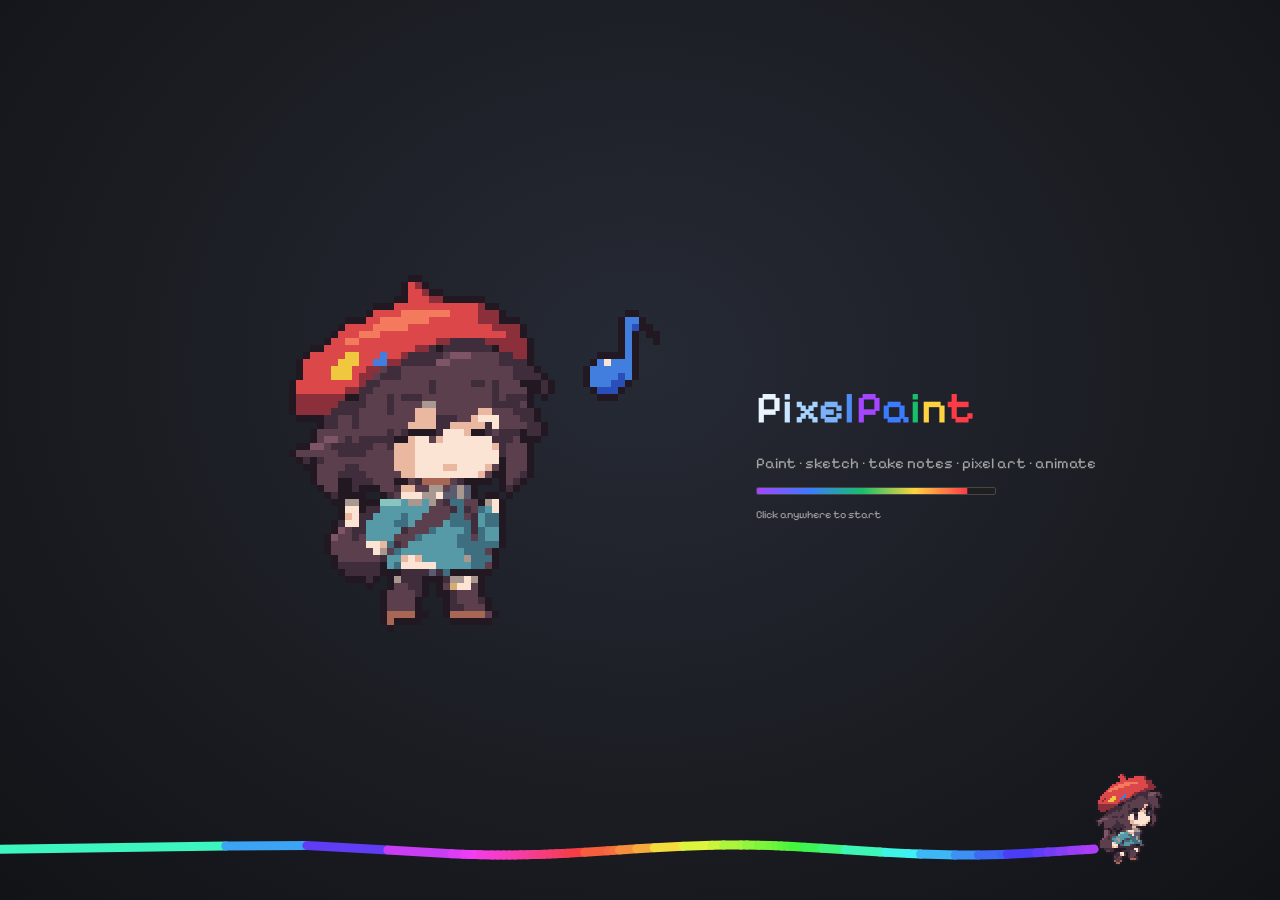
==== commit 9de1634d: "Sprite Studio into Draw, stage F: retire the separate editor - Removed js/pixel/editor.js (6.9k line" ====
--- a/pixel/index.html
+++ b/pixel/index.html
@@ -1,6 +1,6 @@
 <!doctype html>
 <meta charset="utf-8">
 <title>PixelPaint</title>
-<!-- Pixel mode now lives inside the app; old links and installs land there. -->
+<!-- The old pixel editor is part of Draw now: old links and installs open its Pixel Art workspace. -->
 <meta http-equiv="refresh" content="0; url=../?mode=pixel">
 <script>location.replace('../?mode=pixel');</script>
